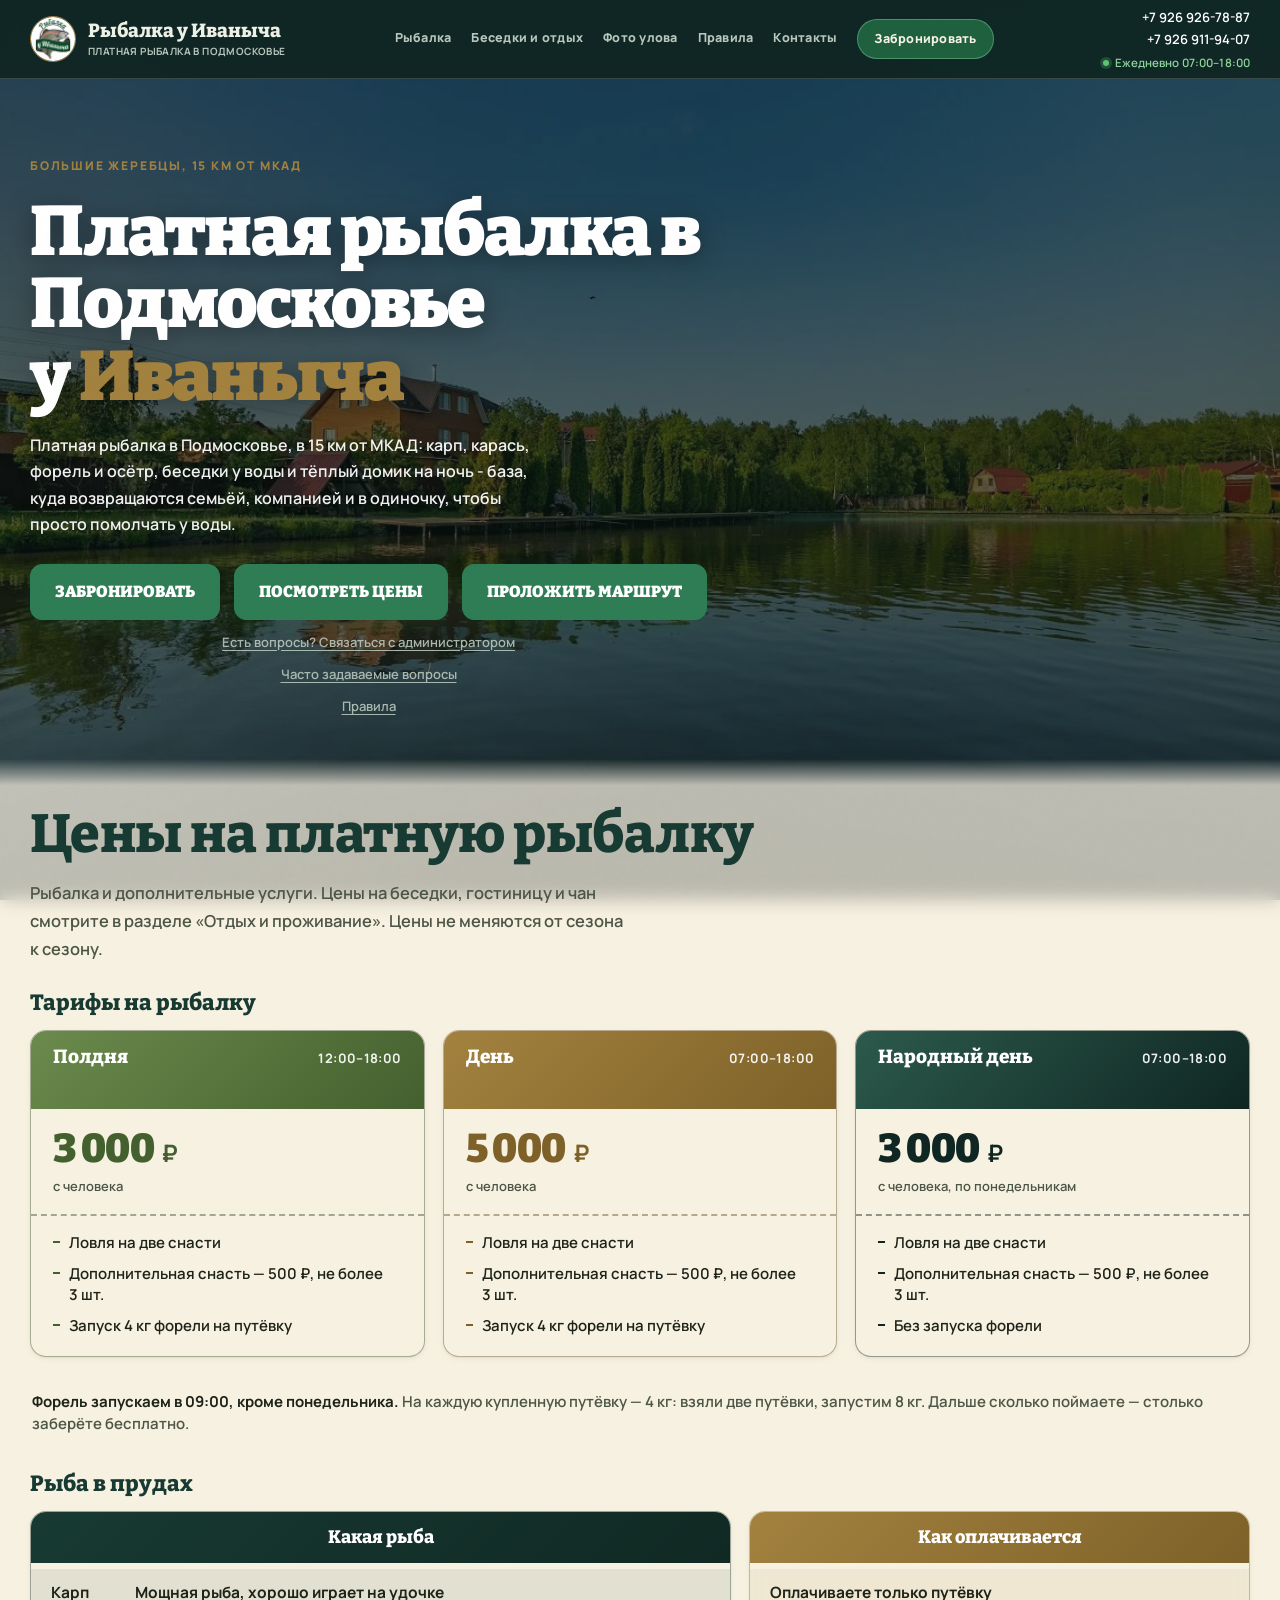
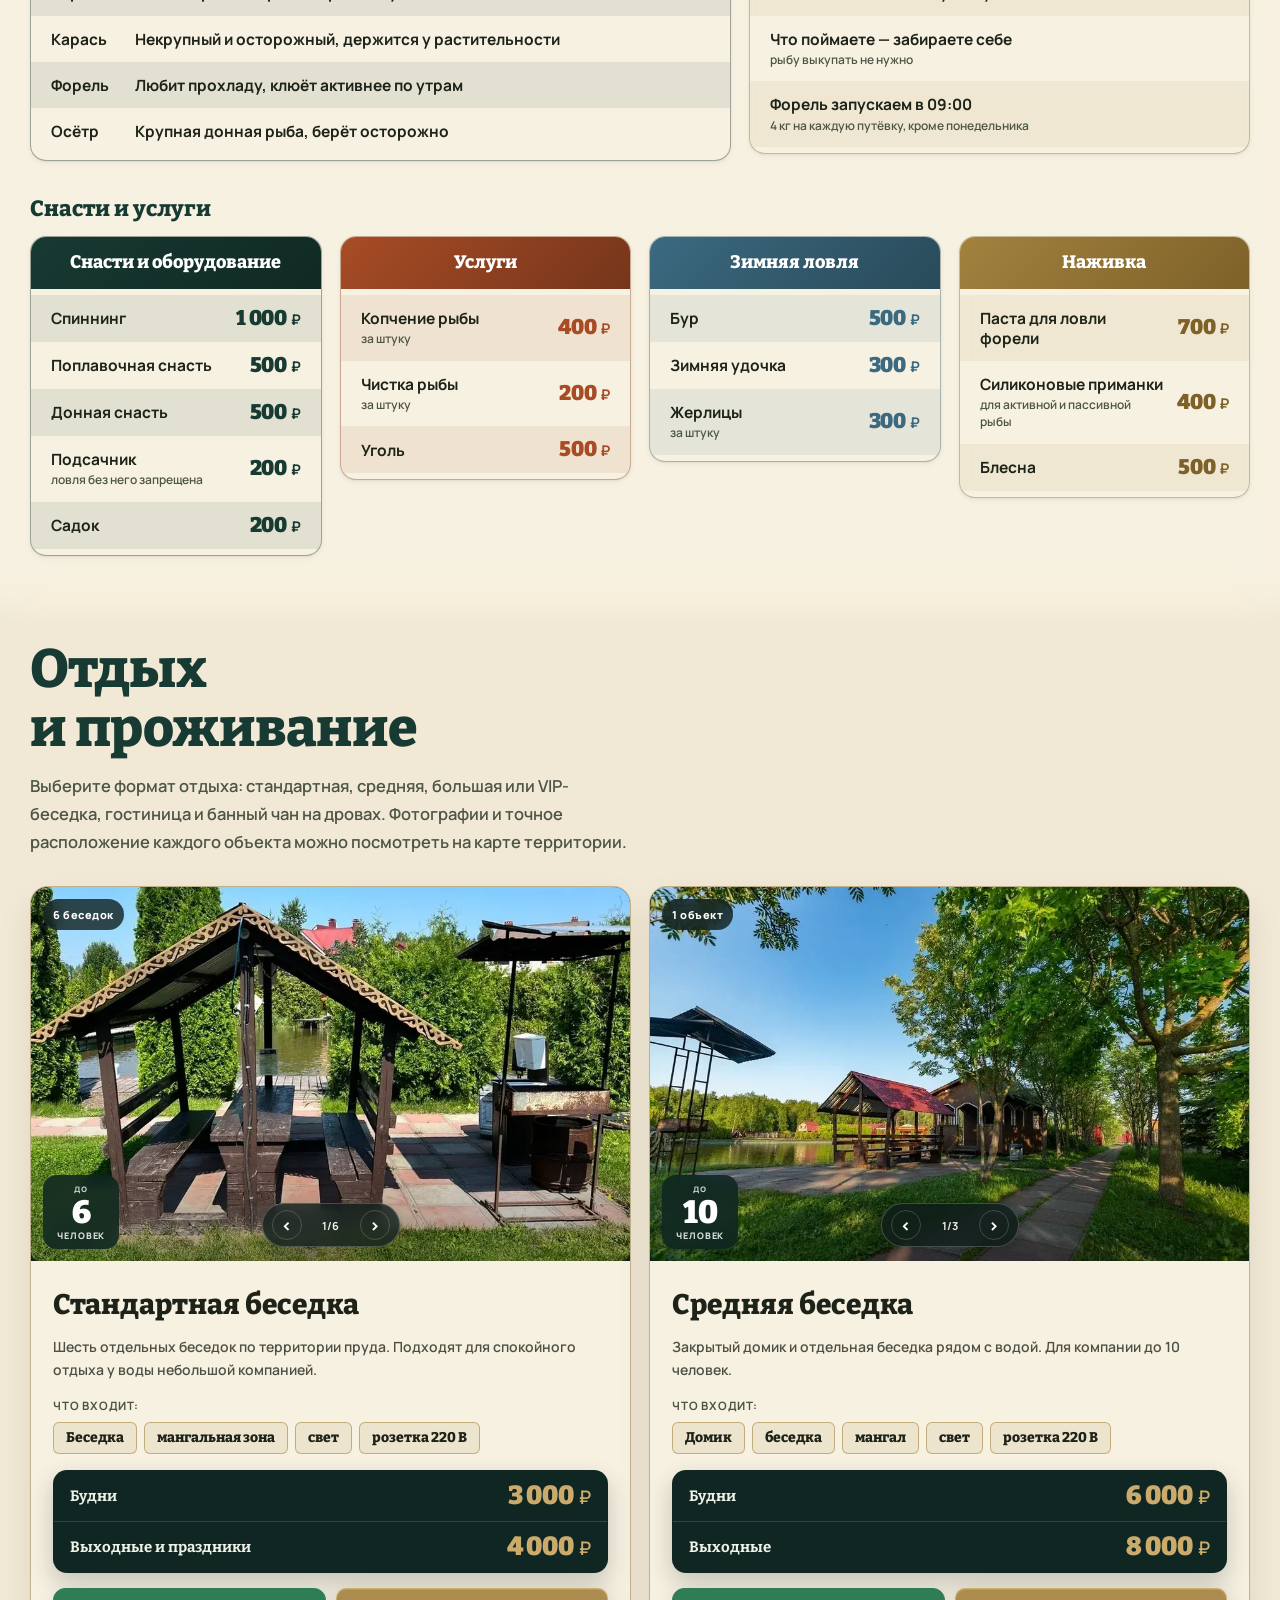
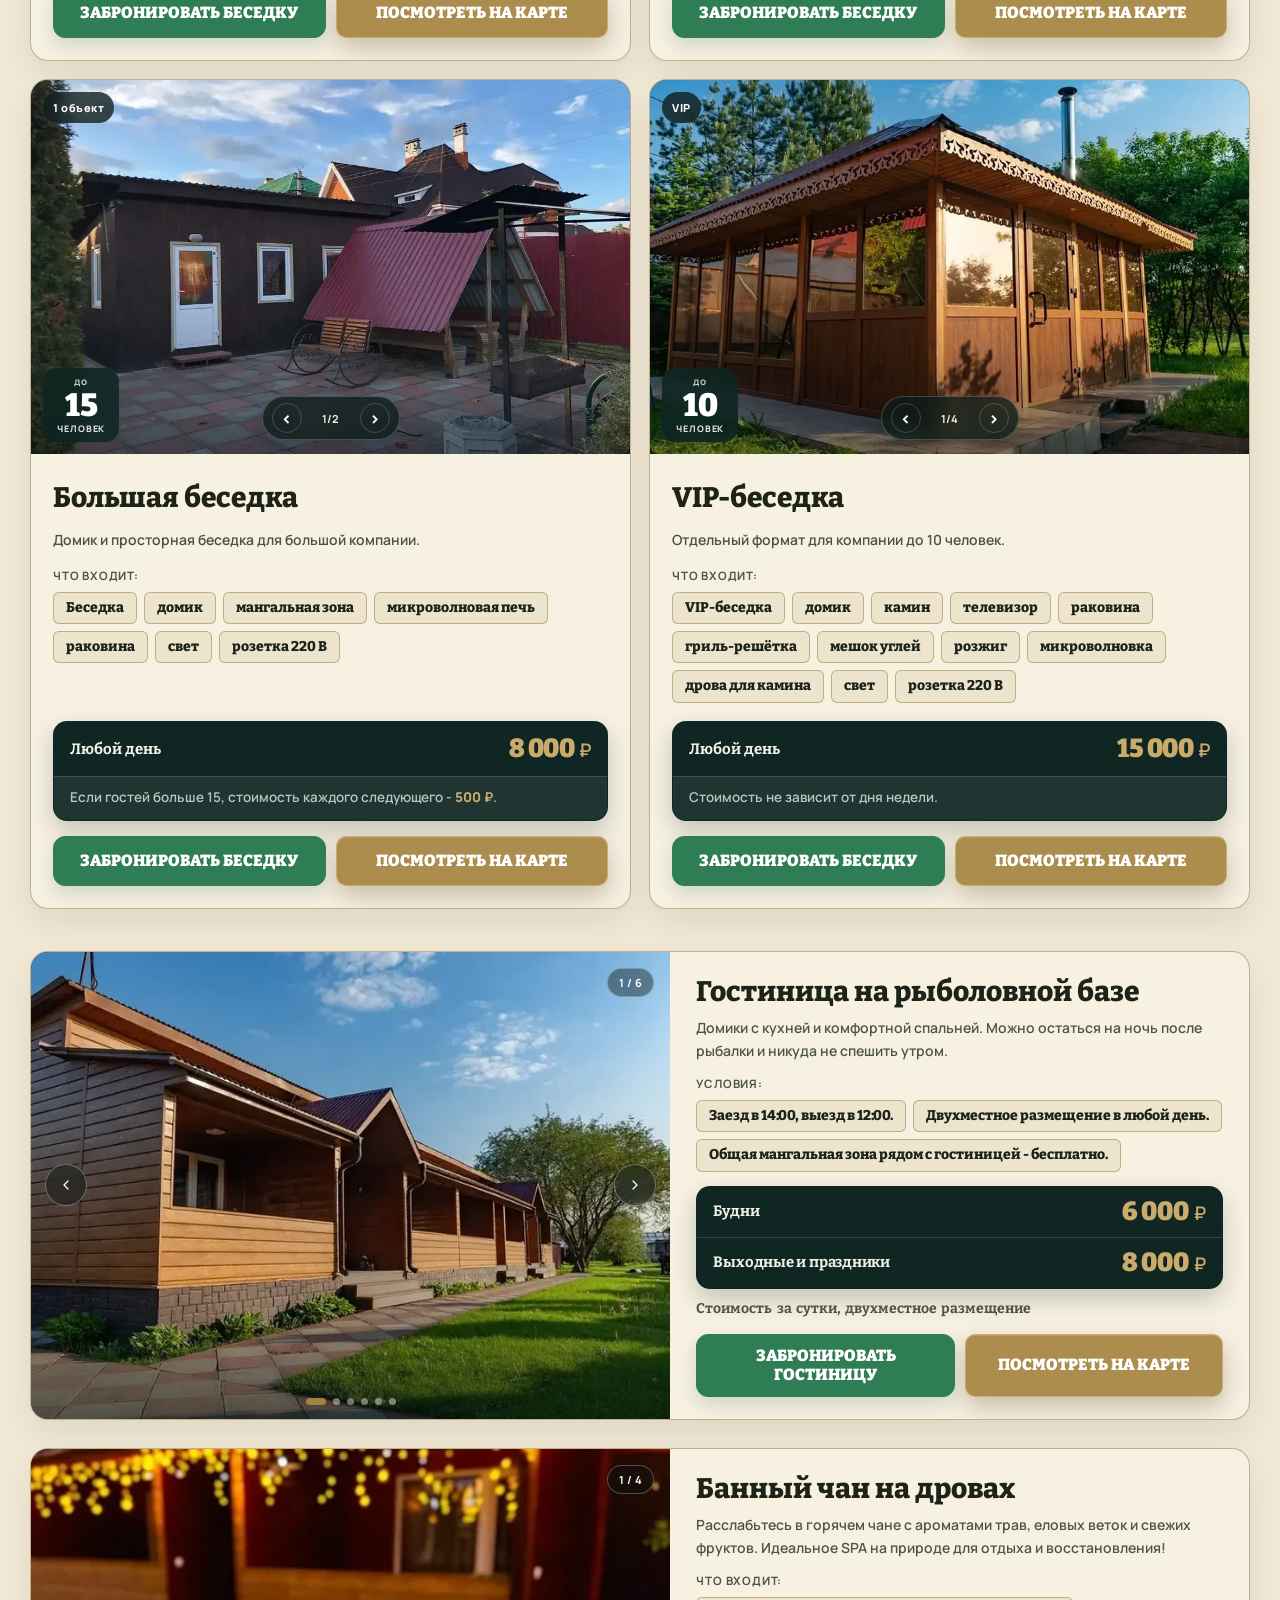
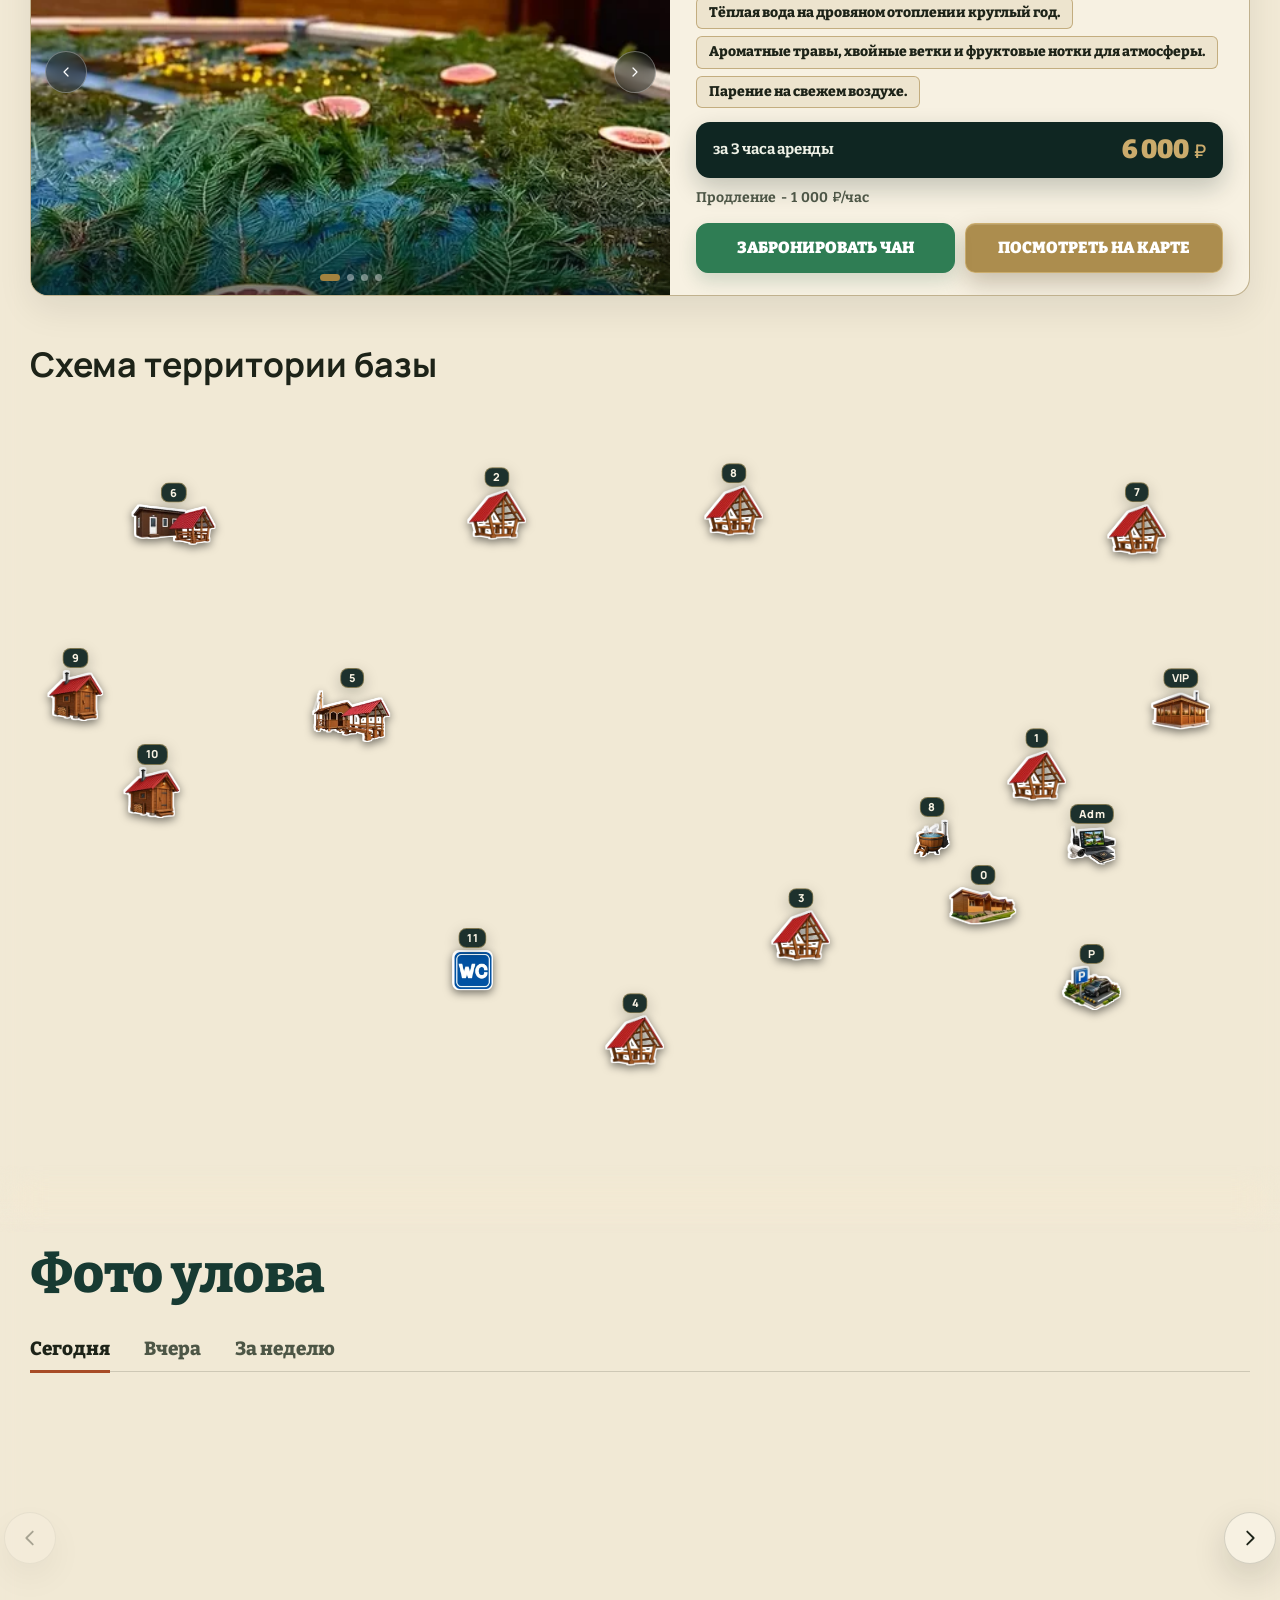
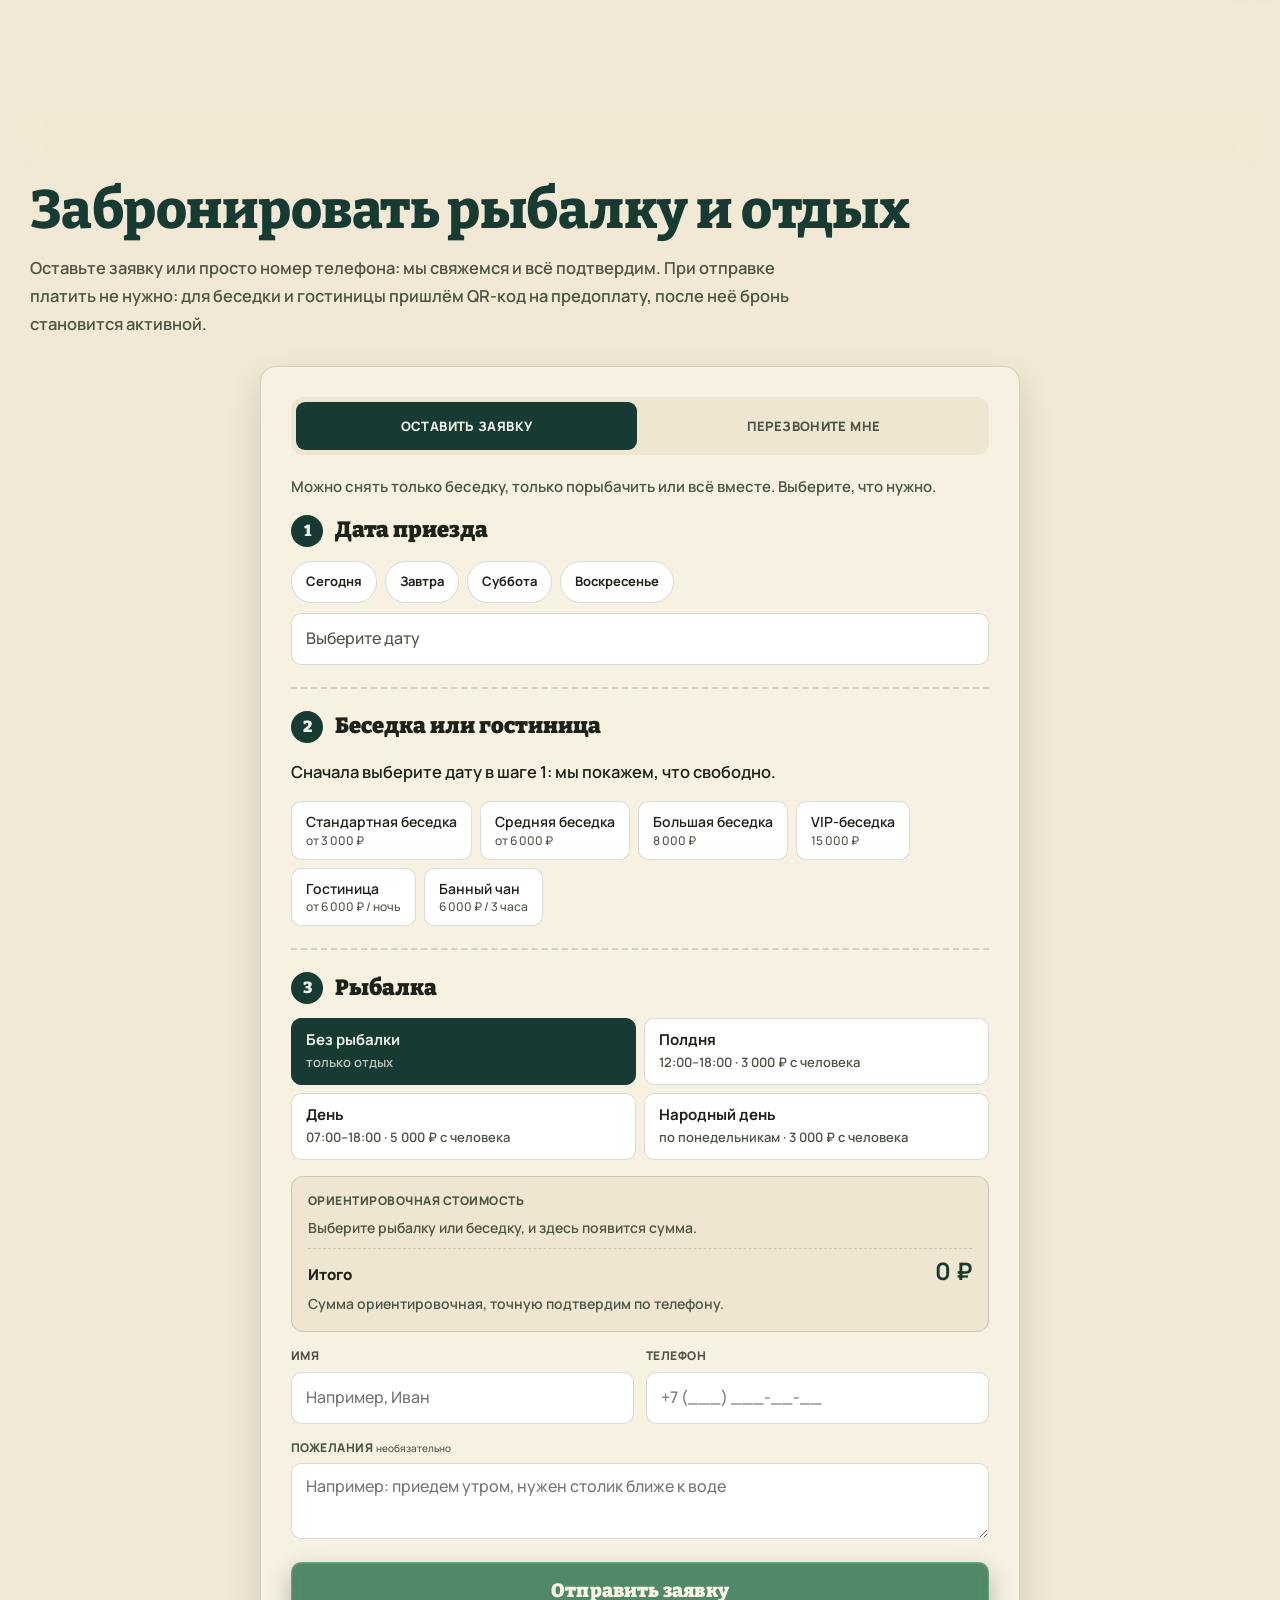
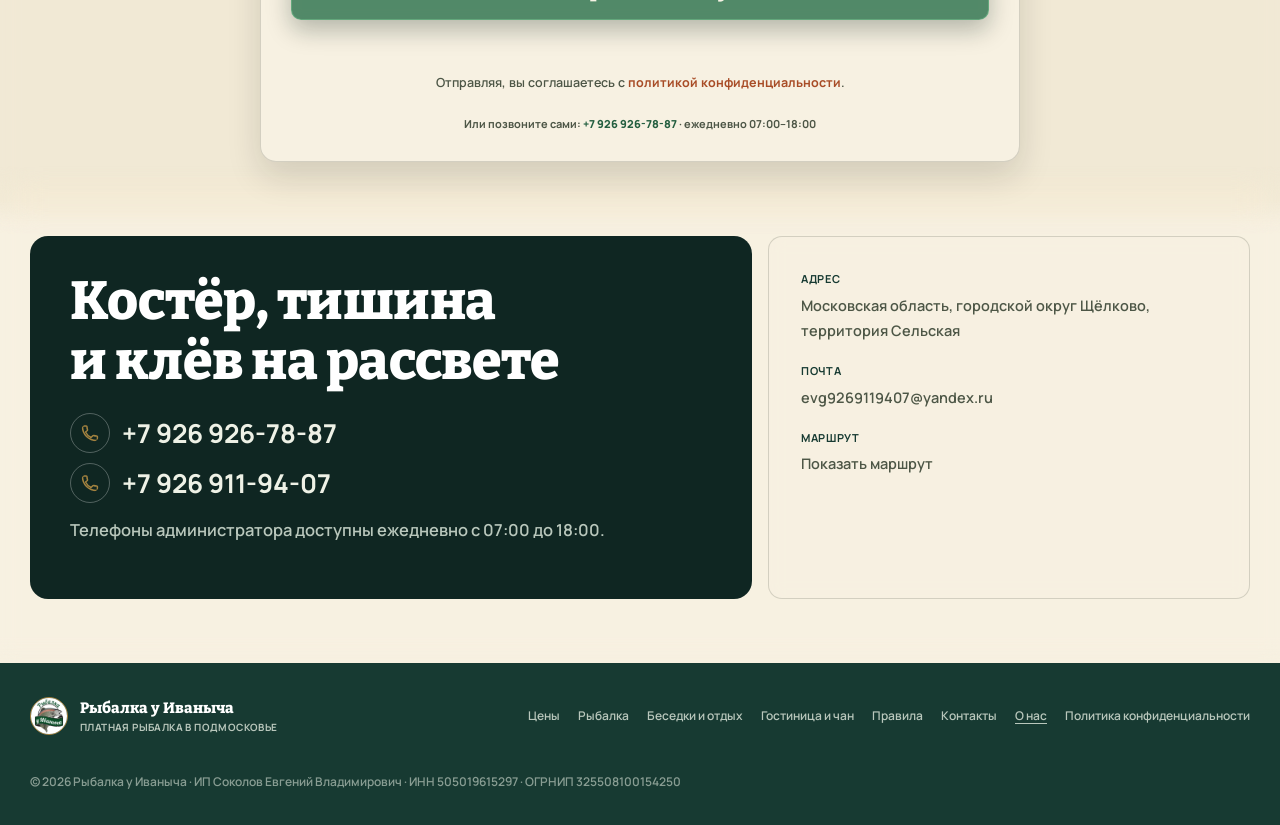
==== index.html @ 7c244eb4 "Add files via upload" ====
<!DOCTYPE html>
<html lang="ru" style="--header-h: 79px; scroll-behavior: smooth;"><head><meta charset="utf-8">

<meta name="viewport" content="width=device-width, initial-scale=1">
<meta name="robots" content="index,follow">
<meta name="author" content="Рыбалка у Иваныча">
<meta name="geo.region" content="RU-MOS">
<meta name="geo.placename" content="территория Сельская, городской округ Щёлково, Московская область">
<meta name="description" content="Платная рыбалка в Подмосковье (Щёлково, 15 км от МКАД): форель, карп, осётр, карась. Путёвка от 3 000 ₽, улов бесплатно. Беседки у воды, гостиница, банный чан.">
<link rel="canonical" href="https://xn-----6kcacabm7cqk5a2a2cxd8bm.xn--p1ai/">
<meta property="og:url" content="https://xn-----6kcacabm7cqk5a2a2cxd8bm.xn--p1ai/">
<meta property="og:site_name" content="Рыбалка у Иваныча">
<meta name="twitter:card" content="summary_large_image">
<meta name="twitter:title" content="Платная рыбалка в Подмосковье, Щёлково, 15 км от МКАД — Рыбалка у Иваныча">
<meta name="twitter:description" content="Платная рыбалка в Подмосковье (Щёлково, 15 км от МКАД): форель, карп, осётр, карась. Путёвка от 3 000 ₽, улов бесплатно. Беседки у воды, гостиница, банный чан.">
<meta name="twitter:image" content="https://xn-----6kcacabm7cqk5a2a2cxd8bm.xn--p1ai/images/backgrounds/pagebackground.webp">
<meta name="twitter:image:alt" content="Рыбалка у Иваныча в Подмосковье">

<title>Платная рыбалка в Подмосковье, Щёлково, 15 км от МКАД — Рыбалка у Иваныча</title>
<link rel="icon" href="favicon/favicon.ico" sizes="any">
<link rel="icon" type="image/png" sizes="32x32" href="favicon/favicon-32x32.png">
<link rel="icon" type="image/png" sizes="16x16" href="favicon/favicon-16x16.png">
<link rel="apple-touch-icon" sizes="180x180" href="favicon/apple-touch-icon.png">
<link rel="manifest" href="favicon/site.webmanifest">
<link rel="preload" href="fonts/Manrope.woff2" as="font" type="font/woff2" crossorigin>
<link rel="preload" href="fonts/Bitter.woff2" as="font" type="font/woff2" crossorigin>
<link rel="preload" href="images/backgrounds/pagebackground-mobile.webp" as="image" type="image/webp" media="(max-width:760px)">
<link rel="preload" href="images/backgrounds/pagebackground.webp" as="image" type="image/webp" media="(min-width:761px)">
<meta property="og:type" content="website">
<meta property="og:title" content="Платная рыбалка в Подмосковье, Щёлково, 15 км от МКАД — Рыбалка у Иваныча">
<meta property="og:description" content="Платная рыбалка в Подмосковье (Щёлково, 15 км от МКАД): форель, карп, осётр, карась. Путёвка от 3 000 ₽, улов бесплатно. Беседки у воды, гостиница, банный чан.">
<meta property="og:image" content="https://xn-----6kcacabm7cqk5a2a2cxd8bm.xn--p1ai/images/backgrounds/pagebackground.webp">
<meta property="og:image:alt" content="Рыбалка у Иваныча в Подмосковье">
<meta property="og:image:width" content="1197">
<meta property="og:image:height" content="800">
<meta property="og:locale" content="ru_RU">
<meta name="theme-color" content="#16302a">
<script type="application/ld+json">
{
  "@context": "https://schema.org",
  "@graph": [
    {
      "@type": [
        "LocalBusiness",
        "SportsActivityLocation"
      ],
      "@id": "https://xn-----6kcacabm7cqk5a2a2cxd8bm.xn--p1ai/#business",
      "name": "Рыбалка у Иваныча",
      "url": "https://xn-----6kcacabm7cqk5a2a2cxd8bm.xn--p1ai/",
      "description": "Платная рыбалка в Подмосковье (Щёлково, 15 км от МКАД): форель, карп, осётр, карась. Путёвка от 3 000 ₽, улов бесплатно. Беседки у воды, гостиница, банный чан.",
      "telephone": [
        "+7-926-926-78-87",
        "+7-926-911-94-07"
      ],
      "email": "evg9269119407@yandex.ru",
      "image": [
        "https://xn-----6kcacabm7cqk5a2a2cxd8bm.xn--p1ai/images/backgrounds/pagebackground.webp"
      ],
      "address": {
        "@type": "PostalAddress",
        "streetAddress": "территория Сельская",
        "addressLocality": "городской округ Щёлково",
        "addressRegion": "Московская область",
        "addressCountry": "RU"
      },
      "hasMap": "https://yandex.ru/maps/-/CXQ3VB7J",
      "openingHoursSpecification": [
        {
          "@type": "OpeningHoursSpecification",
          "dayOfWeek": [
            "Monday",
            "Tuesday",
            "Wednesday",
            "Thursday",
            "Friday",
            "Saturday",
            "Sunday"
          ],
          "opens": "07:00",
          "closes": "18:00"
        }
      ],
      "priceRange": "₽₽",
      "paymentAccepted": "Наличные, банковская карта",
      "currenciesAccepted": "RUB",
      "hasOfferCatalog": {
        "@type": "OfferCatalog",
        "name": "Платная рыбалка и отдых",
        "itemListElement": [
          { "@type": "Offer", "name": "Рыбалка, полдня (12:00-18:00)", "price": "3000", "priceCurrency": "RUB" },
          { "@type": "Offer", "name": "Рыбалка, день (07:00-18:00)", "price": "5000", "priceCurrency": "RUB" },
          { "@type": "Offer", "name": "Народный день по понедельникам", "price": "3000", "priceCurrency": "RUB" }
        ]
      },
      "areaServed": [
        { "@type": "AdministrativeArea", "name": "Москва" },
        {
          "@type": "AdministrativeArea",
          "name": "Московская область"
        }
      ],
      "availableLanguage": "ru",
      "knowsAbout": [
        "платная рыбалка",
        "рыбалка в Подмосковье",
        "карп",
        "карась",
        "форель",
        "осётр",
        "беседки у воды",
        "отдых на природе"
      ]
    },
    {
      "@type": "WebSite",
      "@id": "https://xn-----6kcacabm7cqk5a2a2cxd8bm.xn--p1ai/#website",
      "url": "https://xn-----6kcacabm7cqk5a2a2cxd8bm.xn--p1ai/",
      "name": "Рыбалка у Иваныча",
      "inLanguage": "ru-RU",
      "publisher": {
        "@id": "https://xn-----6kcacabm7cqk5a2a2cxd8bm.xn--p1ai/#business"
      }
    }
  ]
}
</script>


<noscript><style>
.reveal { opacity: 1 !important; transform: none !important; }
</style></noscript>

  <script>
/* Старые якоря с сайта на Tilda (из рекламы и закладок) -> разделы нового сайта */
(function(){
  var m={first:'price',second:'price',third:'hotel',gostin:'hotel',vip:'hotel',wc:'territory-map',park:'territory-map',admin:'territory-map',
    bes1:'hotel',bes2:'hotel',bes3:'hotel',bes4:'hotel',bes5:'hotel',bes6:'hotel',bes7:'hotel',bes8:'hotel'};
  var h=location.hash.slice(1);
  if(h&&m.hasOwnProperty(h)){ try{ history.replaceState(null,'',location.pathname+location.search+'#'+m[h]); }catch(_){} }
})();
</script>
<link rel="stylesheet" href="css/page-a.min.css?v=20261026">
<link rel="stylesheet" href="css/styles.min.css?v=20261036">
  <link rel="stylesheet" href="css/seo-pages.min.css?v=20261026">
  <link rel="stylesheet" href="css/page-b.min.css?v=20261026">
<script>
/* Обновление страницы всегда начинается с начала: без восстановления прокрутки и без старого #якоря */
(function(){
  try{ history.scrollRestoration='manual'; }catch(_){}
  var nav=(performance.getEntriesByType&&performance.getEntriesByType('navigation')[0])||{};
  if(nav.type==='reload'||nav.type==='back_forward'){
    if(location.hash){ try{ history.replaceState(null,'',location.pathname+location.search); }catch(_){} }
    var top=function(){ window.scrollTo({top:0,left:0,behavior:'instant'}); };
    top(); window.addEventListener('DOMContentLoaded',top); window.addEventListener('load',function(){ top(); setTimeout(top,120); });
  }
})();
</script>
  <link rel="stylesheet" href="css/catch.min.css?v=20261026">
<!-- Yandex.Metrika counter -->
<script>
(function(m,e,t,r,i,k,a){m[i]=m[i]||function(){(m[i].a=m[i].a||[]).push(arguments)};
m[i].l=1*new Date();
for(var j=0;j<document.scripts.length;j++){if(document.scripts[j].src===r){return;}}
k=e.createElement(t),a=e.getElementsByTagName(t)[0],k.async=1,k.src=r,a.parentNode.insertBefore(k,a)})
(window,document,"script","https://mc.yandex.ru/metrika/tag.js","ym");
ym(28138044,"init",{clickmap:true,trackLinks:true,accurateTrackBounce:true,webvisor:true});
document.addEventListener('click',function(e){var a=e.target.closest&&e.target.closest('a[href]');if(!a||!window.ym)return;var h=a.getAttribute('href')||'',g=
h.indexOf('tel:')===0?'phone_click':h.indexOf('yandex.ru/maps')>-1?'map_click':'';
if(g)ym(28138044,'reachGoal',g);},true);
</script>
<noscript><div><img src="https://mc.yandex.ru/watch/28138044" style="position:absolute;left:-9999px" alt=""></div></noscript>
<!-- /Yandex.Metrika counter -->
<style>
.bw{max-width:760px;margin:28px auto 0;background:var(--bg);border:1px solid var(--border);border-radius:16px;box-shadow:var(--shadow-card);padding:20px}
.bw-tabs{display:grid;grid-template-columns:1fr 1fr;gap:6px;background:var(--bg-alt);padding:5px;border-radius:12px;margin-bottom:20px}
.bw-tab{appearance:none;border:0;background:transparent;min-height:48px;border-radius:9px;font:800 13px/1.2 var(--font-body);letter-spacing:.03em;text-transform:uppercase;color:var(--fg-soft);cursor:pointer;transition:.2s}
.bw-tab.is-on{background:var(--brand);color:var(--fg-on-cover)}
.bw-form{display:grid;gap:16px;position:relative}
.bw-form.is-call .bw-req{display:none}
.bw-lbl{display:block;margin-bottom:8px;font:800 12px/1.3 var(--font-body);letter-spacing:.04em;text-transform:uppercase;color:var(--fg-soft)}
.bw-lbl small,.bw-opt{text-transform:none;letter-spacing:0;font-weight:500}
.bw-h{display:flex;align-items:center;gap:12px;margin:0 0 14px;font:900 clamp(18px,2.2vw,22px)/1.2 var(--font-display);letter-spacing:0;text-transform:none;color:var(--fg)}
.bw-h i{flex:none;display:grid;place-items:center;width:32px;height:32px;border-radius:50%;background:var(--brand);color:var(--fg-on-cover);font:900 16px/1 var(--font-display);font-style:normal}
.bw-h--sep{margin-top:6px;padding-top:22px;border-top:2px dashed var(--border)}
.bw-opt{display:none}.bw-form.is-call .bw-opt{display:inline}
.bw-chips{display:flex;flex-wrap:wrap;gap:8px;border-radius:12px}
.bw-chip{position:relative}.bw-chip input{position:absolute;opacity:0;pointer-events:none}
.bw-chip span{display:block;padding:11px 14px;border:1.5px solid var(--border);border-radius:10px;background:#fff;font:600 14px/1.25 var(--font-body);cursor:pointer}
.bw-chip b{display:block;margin-top:2px;font-weight:500;font-size:12px;color:var(--fg-soft)}
.bw-chip input:checked+span{background:var(--brand);border-color:var(--brand);color:var(--fg-on-cover)}
.bw-chip input:checked+span b{color:var(--fg-on-cover-soft)}
.bw-chip input:focus-visible+span{outline:2px solid var(--brass);outline-offset:2px}
.bw-row{display:grid;grid-template-columns:1fr;gap:12px}
.bw-in{width:100%;min-height:52px;padding:12px 14px;border:1.5px solid var(--border);border-radius:10px;background:#fff;color:var(--fg);font:500 16px/1.3 var(--font-body);box-sizing:border-box}
textarea.bw-in{min-height:76px;resize:vertical}
.bw-in:focus{outline:2px solid var(--brass);outline-offset:1px}
.bw-form .bf-invalid{border-color:var(--accent)}
.bw-chips.bf-invalid{outline:2px solid var(--accent);outline-offset:4px}
.bw-info{margin:10px 0 0;font-size:14px;color:var(--fg-soft)}
.bw .bf-submit{width:100%;justify-content:center}
.bw .bf-honey{position:absolute;left:-9999px;opacity:0}
@media(min-width:640px){.bw{padding:30px}.bw-row{grid-template-columns:1fr 1fr}}
.bw [hidden]{display:none!important}
.bw-quick{display:flex;flex-wrap:wrap;gap:8px;margin-bottom:10px}
.bw-q{appearance:none;min-height:42px;padding:0 14px;border:1.5px solid var(--border);border-radius:999px;background:#fff;color:var(--fg);font:700 13px/1 var(--font-body);cursor:pointer}
.bw-q:hover{border-color:var(--brand)}
.bw-datebtn{text-align:left;cursor:pointer;color:var(--fg-soft)}.bw-datebtn.has-val{color:var(--fg);font-weight:700}
.bw-cal{margin-top:10px;padding:14px;border:1.5px solid var(--border);border-radius:12px;background:#fff}
.bw-cal__head{display:flex;align-items:center;justify-content:space-between;margin-bottom:10px;font:800 16px/1 var(--font-body)}
.bw-cal__head button{appearance:none;width:44px;height:44px;border:0;border-radius:10px;background:var(--bg-alt);font-size:22px;cursor:pointer;color:var(--fg)}
.bw-cal__head button:disabled{opacity:.3;cursor:default}
.bw-cal__grid{display:grid;grid-template-columns:repeat(7,1fr);gap:4px;text-align:center}
.bw-cal__grid span{font:700 11px/28px var(--font-body);color:var(--fg-soft);text-transform:uppercase}
.bw-d{appearance:none;aspect-ratio:1;min-height:40px;border:0;border-radius:10px;background:transparent;color:var(--fg);font:600 15px/1 var(--font-body);cursor:pointer}
.bw-d:hover:not(:disabled){background:var(--bg-alt)}
.bw-d.is-we{color:var(--accent);font-weight:800}
.bw-d.is-today{box-shadow:inset 0 0 0 1.5px var(--brass)}
.bw-d.is-sel{background:var(--brand)!important;color:var(--fg-on-cover)!important}
.bw-d:disabled{opacity:.28;cursor:default}.bw-d.is-busy{text-decoration:line-through}
.bw-legend{margin:10px 0 0;font-size:13px;color:var(--fg-soft)}.bw-legend b{color:var(--accent)}
.bw-step{display:flex;align-items:stretch;max-width:220px;border:1.5px solid var(--border);border-radius:10px;background:#fff;overflow:hidden}
.bw-step button{appearance:none;width:56px;border:0;background:var(--bg-alt);font:600 24px/1 var(--font-body);color:var(--fg);cursor:pointer}
.bw-step button:disabled{opacity:.3;cursor:default}
.bw-num{flex:1;min-width:0;width:100%;min-height:52px;border:0;text-align:center;font:800 18px/1 var(--font-body);color:var(--fg);background:transparent;-moz-appearance:textfield}
.bw-num::-webkit-outer-spin-button,.bw-num::-webkit-inner-spin-button{-webkit-appearance:none;margin:0}
.bw-warn{margin:0;padding:12px 14px;border-radius:10px;background:color-mix(in srgb,var(--accent) 12%,#fff);border:1.5px solid var(--accent);color:var(--accent-dark);font:600 14px/1.4 var(--font-body)}
.bw-sub{margin:0;font-size:15px;color:var(--fg-soft)}
.bw-fish{display:grid;grid-template-columns:1fr;gap:8px}
.bw-card{position:relative;display:block}.bw-card input{position:absolute;opacity:0;pointer-events:none}
.bw-card span{display:block;padding:12px 14px;border:1.5px solid var(--border);border-radius:10px;background:#fff;cursor:pointer}
.bw-card b{display:block;font:700 15px/1.25 var(--font-body)}
.bw-card small{display:block;margin-top:2px;font-size:13px;color:var(--fg-soft)}
.bw-card input:checked+span{background:var(--brand);border-color:var(--brand);color:var(--fg-on-cover)}
.bw-card input:checked+span small{color:var(--fg-on-cover-soft)}
.bw-card input:focus-visible+span{outline:2px solid var(--brass);outline-offset:2px}
.bw-sum{padding:16px;border-radius:12px;background:var(--bg-alt);border:1.5px solid var(--border)}
.bw-sum__t{display:block;margin-bottom:8px;font:800 12px/1.3 var(--font-body);letter-spacing:.04em;text-transform:uppercase;color:var(--fg-soft)}
.bw-sum ul{list-style:none;margin:0;padding:0;display:grid;gap:6px;font-size:14px}
.bw-sum li{display:flex;justify-content:space-between;gap:12px}.bw-sum li b{white-space:nowrap}
.bw-sum .bw-empty{color:var(--fg-soft)}
.bw-sum__tot{display:flex;justify-content:space-between;align-items:baseline;margin-top:10px;padding-top:10px;border-top:1.5px dashed var(--border);font:800 15px/1 var(--font-body)}
.bw-sum__tot strong{font-size:24px;color:var(--brand)}
.bw-sum__pre{margin:8px 0 0;font:700 13px/1.4 var(--font-body);color:var(--accent-dark)}
@media(min-width:640px){.bw-fish{grid-template-columns:1fr 1fr}}

/* FAQ: вопрос и ответ визуально разделены */
#faqModal .about-modal__text p{margin:0;padding:18px 0;border-top:1px solid var(--border)}
#faqModal .about-modal__text h3 + p{border-top:0;padding-top:10px}
#faqModal .about-modal__text h3{margin:34px 0 4px}
#faqModal .about-modal__text h3:first-child{margin-top:0}
#faqModal .about-modal__text p strong{display:block;margin-bottom:9px;font:700 17px/1.35 var(--font-display);color:var(--fg)}
#faqModal .faq-a{display:block;padding-left:14px;border-left:3px solid var(--brass);color:var(--fg-soft);font-size:15.5px;line-height:1.65}
</style>
</head>
<body id="top" style="">
<div class="page-bg" aria-hidden="true"></div>
<svg class="sprite" aria-hidden="true">
  <symbol id="i-hook" viewBox="0 0 24 24"><path d="M12 2v11a5 5 0 005 5 5 5 0 005-5" stroke-linecap="round"></path><circle cx="12" cy="2" r="1.6" fill="currentColor" stroke="none"></circle></symbol>
  <symbol id="i-fish" viewBox="0 0 48 24"><path d="M2 12C10 3 26 3 34 12c4 4 8 4 12-1-2 7-6 10-12 10-8 0-16-4-24-9Z" stroke-linejoin="round"></path><circle cx="8" cy="11.5" r="1.4" fill="currentColor" stroke="none"></circle><path d="M20 6l3-3M20 18l3 3" stroke-linecap="round"></path></symbol>
  <symbol id="i-fish-carp" viewBox="0 0 48 24"><path d="M3 12c1-6 9-9 17-9 7 0 12 3 14 7-2 2-2 2 0 4-2 4-7 7-14 7-8 0-16-3-17-9Z" stroke-linejoin="round"></path><path d="M32 12 44 4 40 12 44 20Z" stroke-linejoin="round"></path><circle cx="11" cy="10.5" r="1.3" fill="currentColor" stroke="none"></circle><path d="M2 12c-2 1-2.5 2.5-2 4" stroke-linecap="round"></path><path d="M16 4.5l1.3-2.2M16 19.5l1.3 2.2" stroke-linecap="round"></path></symbol>
  <symbol id="i-fish-pike" viewBox="0 0 48 24"><path d="M1 12c3-2.5 7-3.4 10-3.4h9c8 0 14 1.4 19 3.4-5 2-11 3.4-19 3.4h-9c-3 0-7-.9-10-3.4Z" stroke-linejoin="round"></path><path d="M30 12 44 4 38.5 12 44 20Z" stroke-linejoin="round"></path><path d="M25 8.6l3-3.6 1.3 4Z" stroke-linejoin="round"></path><circle cx="15" cy="11" r="1.1" fill="currentColor" stroke="none"></circle><path d="M1 12l2.6-1M1 12l2.6 1" stroke-linecap="round"></path></symbol>
  <symbol id="i-fish-sturgeon" viewBox="0 0 48 24"><path d="M2 13c2.5-4 7-6.4 12-6.4h6c8 0 13.5 1.6 18 3.4-3 1-3 1 0 2-4.5 2-10 3.4-18 3.4h-6c-5.5 0-9.5-1.8-12-3.4Z" stroke-linejoin="round"></path><path d="M31 11.5 43 1.5 36.5 12Z" stroke-linejoin="round"></path><path d="M31 12.5 37 17 34.5 12.5Z" stroke-linejoin="round"></path><circle cx="16" cy="9.6" r="1.05" fill="currentColor" stroke="none"></circle><path d="M2.3 13.8c.6 1.3 1.3 2 2 2.4" stroke-linecap="round"></path><path d="M4.6 13.2c.5 1.4 1.1 2.2 1.8 2.7" stroke-linecap="round"></path><path d="M12 6.7l1.3-1.7M18 6.3l1.1-1.9M24 6.3l1-1.9" stroke-linecap="round"></path></symbol>
  <symbol id="i-wave" viewBox="0 0 24 24"><path d="M2 9c2-2 4-2 6 0s4 2 6 0 4-2 6 0M2 15c2-2 4-2 6 0s4 2 6 0 4-2 6 0" stroke-linecap="round"></path></symbol>
  <symbol id="i-ripple" viewBox="0 0 1440 40" preserveAspectRatio="none"><path d="M0,20 C60,2 120,38 180,20 C240,2 300,38 360,20 C420,2 480,38 540,20 C600,2 660,38 720,20 C780,2 840,38 900,20 C960,2 1020,38 1080,20 C1140,2 1200,38 1260,20 C1320,2 1380,38 1440,20" fill="none" stroke="currentColor" stroke-width="2"></path></symbol>
  <symbol id="i-arrow" viewBox="0 0 24 24"><path d="M4 12h16M13 5l7 7-7 7" stroke-linecap="round" stroke-linejoin="round"></path></symbol>
  <symbol id="i-arrow-down" viewBox="0 0 24 24"><path d="M12 4v16M5 13l7 7 7-7" stroke-linecap="round" stroke-linejoin="round"></path></symbol>
  <symbol id="i-info" viewBox="0 0 24 24"><circle cx="12" cy="12" r="9" fill="none"></circle><path d="M12 10v6M12 7.5h.01" stroke-linecap="round"></path></symbol>
  <symbol id="i-phone" viewBox="0 0 24 24"><path d="M6.6 10.8c1.4 2.8 3.8 5.2 6.6 6.6l2.2-2.2c.3-.3.7-.4 1-.2 1.1.4 2.3.6 3.5.6.6 0 1 .4 1 1V20c0 .6-.4 1-1 1C10.4 21 3 13.6 3 4.5c0-.6.4-1 1-1h3.4c.6 0 1 .4 1 1 0 1.2.2 2.4.6 3.5.1.4 0 .8-.2 1L6.6 10.8Z" stroke-linejoin="round"></path></symbol>
  <symbol id="i-home" viewBox="0 0 24 24"><path d="M3 12l9-9 9 9v7a2 2 0 01-2 2h-4v-5h-6v5H5a2 2 0 01-2-2v-7z" stroke-linejoin="round"></path></symbol>
  <symbol id="i-camera" viewBox="0 0 32 32"><rect x="3.5" y="8.5" width="25" height="19" rx="4" stroke-linejoin="round"></rect><path d="M10 8.5l2-4h8l2 4" stroke-linecap="round" stroke-linejoin="round"></path><circle cx="16" cy="18" r="6" stroke-linejoin="round"></circle><circle cx="16" cy="18" r="2" fill="currentColor" stroke="none"></circle><circle cx="24" cy="13.5" r="1.3" fill="currentColor" stroke="none"></circle></symbol>
  <symbol id="i-list" viewBox="0 0 24 24"><path d="M3 4h4M3 10h4M3 16h4M10 4h11M10 10h11M10 16h11" stroke-linecap="round"></path></symbol>
  <symbol id="r-bait" viewBox="0 0 32 32"><rect x="8" y="11" width="16" height="15" rx="3"/><path d="M12 11V6h8v5"/><path d="M12 17h.01M20 17h.01M16 21h.01M12 22h.01M20 22h.01" stroke-width="3.2"/></symbol>
  <symbol id="r-hook" viewBox="0 0 32 32"><path d="M20 4v16a7 7 0 0 1-14 0v-3"/><path d="M6 17l-3 3.5"/><circle cx="20" cy="4.5" r="1.2"/></symbol>
  <symbol id="r-place" viewBox="0 0 32 32"><path d="M3 14 16 5l13 9"/><path d="M7 14v12M25 14v12M3 26h26M11 14h10"/></symbol>
  <symbol id="r-net" viewBox="0 0 32 32"><circle cx="13" cy="12" r="8.5"/><path d="M4.5 12h17M13 3.5v17M7 6l12 12M19 6 7 18" stroke-width="1.3"/><path d="M19.5 18.5 28 27"/></symbol>
  <symbol id="r-fam" viewBox="0 0 32 32"><circle cx="10" cy="7" r="3.2"/><path d="M4 28V19a6 6 0 0 1 12 0v9"/><circle cx="23.5" cy="15" r="2.6"/><path d="M19 28v-5a4.5 4.5 0 0 1 9 0v5"/></symbol>
  <symbol id="map-gazebo" viewBox="0 0 32 32"><path d="M3 12 16 4l13 8"/><path d="M5 12h22"/><path d="M7 12v13M11 12v13M21 12v13M25 12v13"/><path d="M4 25h24"/><path d="M9 8h14"/><path d="M8 17h16M8 20h16"/></symbol>
  <symbol id="map-gazebo-big" viewBox="0 0 32 32"><path d="M2.5 12 16 3.5 29.5 12"/><path d="M4 12h24"/><path d="M6 12v14M10 12v14M22 12v14M26 12v14"/><path d="M3.5 26h25"/><path d="M8 8h16"/><path d="M7 17h18M7 21h18"/><path d="M12 26v-5M20 26v-5"/></symbol>
  <symbol id="map-vip" viewBox="0 0 32 32"><path d="M2.5 12 16 3.5 29.5 12"/><path d="M4 12h24"/><path d="M6 12v14M10 12v14M22 12v14M26 12v14"/><path d="M3.5 26h25"/><path d="M8 8h16"/><path d="m16 7 1.5 3.1 3.4.5-2.45 2.4.58 3.4-3.03-1.6-3.03 1.6.58-3.4-2.45-2.4 3.4-.5Z"/></symbol>
  <symbol id="map-hotel" viewBox="0 0 32 32"><path d="M4 14 16 4l12 10"/><path d="M7 12v14h18V12"/><path d="M12 26v-6h8v6"/><path d="M10 15h3M19 15h3"/><path d="M16 4v4"/></symbol>
  <symbol id="map-chan" viewBox="0 0 32 32"><path d="M4 16h24v4.5A7.5 7.5 0 0 1 20.5 28h-9A7.5 7.5 0 0 1 4 20.5Z"/><path d="M6 16c2-4 5.2-6 10-6s8 2 10 6"/><path d="M9 20h14M11 23h10"/><path d="M12 7c-1.5-2.5 2-3 0-5M18 7c-1.5-2.5 2-3 0-5M23 8c-1.5-2.5 2-3 0-5"/></symbol>
  <symbol id="map-toilet" viewBox="0 0 32 32"><circle cx="11" cy="7" r="2.4"/><path d="M11 10v7M8 13h6M9 17l-2 7M13 17l2 7"/><circle cx="21" cy="7" r="2.4"/><path d="M21 10v7M18 13h6M18 17h6l-1.5 7h-3Z"/></symbol>
  <symbol id="map-admin" viewBox="0 0 32 32"><path d="M4 13 16 5l12 8"/><path d="M6 13v13h20V13"/><path d="M10 16h3M19 16h3M10 20h3M19 20h3"/><path d="M13 26v-7h6v7"/><path d="M16 8v4"/></symbol>
</svg>

<a class="skip" href="#main-content">К содержанию</a>

<div class="top"><header class="shell">
  <a class="brand" href="#top" aria-label="Рыбалка у Иваныча — на главную">
    <span class="stamp-mark"><img src="./images/embedded/embedded-0.webp" width="180" height="180" alt="Рыбалка у Иваныча" decoding="async"></span>
    <span class="brand-name">Рыбалка у Иваныча<small>Платная рыбалка в Подмосковье</small></span>
  </a>
  <nav id="nav-menu" aria-label="Основная навигация">
    <a href="#price">Рыбалка</a><a href="#hotel">Беседки и отдых</a><a href="#catch">Фото улова</a><a href="rules/" id="navRules">Правила</a><a href="#contacts">Контакты</a><a href="#booking" class="nav-book">Забронировать</a>
  </nav>
  <div class="contacts"><a href="tel:+79269267887">+7 926 926-78-87</a><br><a href="tel:+79269119407">+7 926 911-94-07</a><br><span class="online">Ежедневно 07:00–18:00</span></div>
  <button class="nav-toggle" id="nav-toggle" aria-label="Открыть меню" aria-expanded="false" aria-controls="nav-menu"><span></span><span></span><span></span></button>
</header></div>

<section class="hero">
  <div class="shell">
    <div class="hero-eyebrow">Большие Жеребцы, 15 км от МКАД</div>
    <h1>Платная рыбалка в Подмосковье <br>у <em>Иваныча</em></h1>
    <p>Платная рыбалка в Подмосковье, в 15 км от МКАД: карп, карась, форель и осётр, беседки у воды и тёплый домик на ночь - база, куда возвращаются семьёй, компанией и в одиночку, чтобы просто помолчать у воды.</p>
    <div class="hero-cta-stack">
      <div class="hero-actions">
        <a class="btn btn--green" href="#booking">Забронировать</a>
        <a class="btn btn--green" href="#price">Посмотреть цены</a>
        <a class="btn btn--green btn--route" href="https://yandex.ru/maps/-/CXQ3VB7J" target="_blank" rel="noopener noreferrer">Проложить маршрут</a>
      </div>
      <button class="hero-contact-link" type="button" id="contactOpen">Есть вопросы? Связаться с администратором</button>
      <button class="hero-contact-link" type="button" id="faqOpenHero">Часто задаваемые вопросы</button>
      <button class="hero-contact-link" type="button" id="rulesOpenHero">Правила</button>
    </div>
  </div>
</section>
<div class="seam seam--cover" aria-hidden="true"></div>




<main id="main-content">

  <section class="section" id="price"><div class="shell">
  <h2 class="">Цены на платную рыбалку</h2>
  <p class="section-lead">Рыбалка и дополнительные услуги. Цены на беседки, гостиницу и чан смотрите в разделе «Отдых и проживание». Цены не меняются от сезона к сезону.</p>
  <div class="pv1">
    <h3 class="pv-h">Тарифы на рыбалку</h3>
    <div class="pv-fish tf-row">
      <article class="tf tf--half"><header class="tf-head"><h4>Полдня</h4><span class="tf-time">12:00–18:00</span></header><div class="tf-price"><b>3&nbsp;000&nbsp;<span class="rub-symbol">₽</span></b><small>с человека</small></div><ul class="tf-terms"><li>Ловля на две снасти</li><li>Дополнительная снасть&nbsp;— 500&nbsp;<span class="rub-symbol">₽</span>, не более 3&nbsp;шт.</li><li>Запуск 4&nbsp;кг форели на путёвку</li></ul></article>
      <article class="tf tf--day"><header class="tf-head"><h4>День</h4><span class="tf-time">07:00–18:00</span></header><div class="tf-price"><b>5&nbsp;000&nbsp;<span class="rub-symbol">₽</span></b><small>с человека</small></div><ul class="tf-terms"><li>Ловля на две снасти</li><li>Дополнительная снасть&nbsp;— 500&nbsp;<span class="rub-symbol">₽</span>, не более 3&nbsp;шт.</li><li>Запуск 4&nbsp;кг форели на путёвку</li></ul></article>
      <article class="tf tf--people"><header class="tf-head"><h4>Народный день</h4><span class="tf-time">07:00–18:00</span></header><div class="tf-price"><b>3&nbsp;000&nbsp;<span class="rub-symbol">₽</span></b><small>с человека, по понедельникам</small></div><ul class="tf-terms"><li>Ловля на две снасти</li><li>Дополнительная снасть&nbsp;— 500&nbsp;<span class="rub-symbol">₽</span>, не более 3&nbsp;шт.</li><li>Без запуска форели</li></ul></article>
    </div>
    <p class="tf-note"><b>Форель запускаем в 09:00, кроме понедельника.</b> На каждую купленную путёвку — 4&nbsp;кг: взяли две путёвки, запустим 8&nbsp;кг. Дальше сколько поймаете — столько заберёте бесплатно.</p>
    <h3 class="pv-h">Рыба в прудах</h3>
    <div class="extras extras--fishpay">
      <section class="xg xg--gear xg--fishlist"><h4><span>Какая рыба</span></h4>
      <ul class="xl">
        <li class="xr"><span class="xn">Карп</span><span class="xn xd">Мощная рыба, хорошо играет на удочке</span></li>
        <li class="xr"><span class="xn">Карась</span><span class="xn xd">Некрупный и осторожный, держится у растительности</span></li>
        <li class="xr"><span class="xn">Форель</span><span class="xn xd">Любит прохладу, клюёт активнее по утрам</span></li>
        <li class="xr"><span class="xn">Осётр</span><span class="xn xd">Крупная донная рыба, берёт осторожно</span></li>
      </ul></section>
      <section class="xg xg--bait"><h4><span>Как оплачивается</span></h4>
      <ul class="xl">
        <li class="xr"><span class="xn">Оплачиваете только путёвку</span></li>
        <li class="xr"><span class="xn">Что поймаете&nbsp;— забираете себе<small>рыбу выкупать не нужно</small></span></li>
        <li class="xr"><span class="xn">Форель запускаем в 09:00<small>4&nbsp;кг на каждую путёвку, кроме понедельника</small></span></li>
      </ul></section>
    </div>
    <h3 class="pv-h">Снасти и услуги</h3>
    <div class="extras">
      <section class="xg xg--gear"><h4><span>Снасти и оборудование</span></h4>
      <ul class="xl">
        <li class="xr"><b class="xp">1&nbsp;000&nbsp;<span class="rub-symbol">₽</span></b><span class="xn">Спиннинг</span></li>
        <li class="xr"><b class="xp">500&nbsp;<span class="rub-symbol">₽</span></b><span class="xn">Поплавочная снасть</span></li>
        <li class="xr"><b class="xp">500&nbsp;<span class="rub-symbol">₽</span></b><span class="xn">Донная снасть</span></li>
        <li class="xr"><b class="xp">200&nbsp;<span class="rub-symbol">₽</span></b><span class="xn">Подсачник<small>ловля без него запрещена</small></span></li>
        <li class="xr"><b class="xp">200&nbsp;<span class="rub-symbol">₽</span></b><span class="xn">Садок</span></li>
      </ul></section>
      <section class="xg xg--catch"><h4><span>Услуги</span></h4>
      <ul class="xl">
        <li class="xr"><b class="xp">400&nbsp;<span class="rub-symbol">₽</span></b><span class="xn">Копчение рыбы<small>за штуку</small></span></li>
        <li class="xr"><b class="xp">200&nbsp;<span class="rub-symbol">₽</span></b><span class="xn">Чистка рыбы<small>за штуку</small></span></li>
              <li class="xr"><b class="xp">500&nbsp;<span class="rub-symbol">₽</span></b><span class="xn">Уголь</span></li>
      </ul></section>
      <section class="xg xg--winter"><h4><span>Зимняя ловля</span></h4>
      <ul class="xl">
        <li class="xr"><b class="xp">500&nbsp;<span class="rub-symbol">₽</span></b><span class="xn">Бур</span></li>
        <li class="xr"><b class="xp">300&nbsp;<span class="rub-symbol">₽</span></b><span class="xn">Зимняя удочка</span></li>
        <li class="xr"><b class="xp">300&nbsp;<span class="rub-symbol">₽</span></b><span class="xn">Жерлицы<small>за штуку</small></span></li>
      </ul></section>
      <section class="xg xg--bait"><h4><span>Наживка</span></h4>
      <ul class="xl">
        <li class="xr"><b class="xp">700&nbsp;<span class="rub-symbol">₽</span></b><span class="xn">Паста для ловли форели</span></li>
        <li class="xr"><b class="xp">400&nbsp;<span class="rub-symbol">₽</span></b><span class="xn">Силиконовые приманки<small>для активной и пассивной рыбы</small></span></li>
        <li class="xr"><b class="xp">500&nbsp;<span class="rub-symbol">₽</span></b><span class="xn">Блесна</span></li>
      </ul></section>
    </div>
  </div>
</div></section>
  <div class="seam seam--alt" aria-hidden="true"></div>
  <section class="section section--alt" id="hotel"><div class="shell">
    <h2 class="">Отдых <br>и проживание</h2>
    <p class="section-lead">Выберите формат отдыха: стандартная, средняя, большая или VIP-беседка, гостиница и банный чан на дровах. Фотографии и точное расположение каждого объекта можно посмотреть на карте территории.</p>

    <div class="accom-grid">
      <article class="accom-card ac--std">
        <div class="accom-media">
          <span class="accom-count">6 беседок</span><div class="accom-badge" aria-label="до 6 человек"><small>до</small><b>6</b><span>человек</span></div>
          <div class="accom-mini-gallery" data-main-gallery>
            <img src="./images/rooms/standard-1.webp" srcset="./images/rooms/standard-1-640.webp 960w, ./images/rooms/standard-1.webp 1197w" sizes="(max-width:900px) 75vw, 600px" width="1200" height="744" alt="Стандартная беседка №1 у пруда" loading="lazy" decoding="async">
            <img src="./images/rooms/standard-2.webp" srcset="./images/rooms/standard-2-640.webp 960w, ./images/rooms/standard-2.webp 1197w" sizes="(max-width:900px) 75vw, 600px" width="1197" height="800" alt="Стандартная беседка №2 у пруда" loading="lazy" decoding="async">
            <img src="./images/rooms/standard-3.webp" srcset="./images/rooms/standard-3-640.webp 960w, ./images/rooms/standard-3.webp 1200w" sizes="(max-width:900px) 75vw, 600px" width="1200" height="728" alt="Стандартная беседка №3 у пруда" loading="lazy" decoding="async">
            <img src="./images/rooms/standard-4.webp" srcset="./images/rooms/standard-4-640.webp 960w, ./images/rooms/standard-4.webp 1197w" sizes="(max-width:900px) 75vw, 600px" width="1197" height="800" alt="Стандартная беседка №4 у пруда" loading="lazy" decoding="async">
            <img src="./images/rooms/standard-5.webp" srcset="./images/rooms/standard-5-640.webp 960w, ./images/rooms/standard-5.webp 1197w" sizes="(max-width:900px) 75vw, 600px" width="1197" height="800" alt="Стандартная беседка №5 у пруда" loading="lazy" decoding="async">
            <img src="./images/rooms/standard-6.webp" srcset="./images/rooms/standard-6-640.webp 960w, ./images/rooms/standard-6.webp 1200w" sizes="(max-width:900px) 75vw, 600px" width="1200" height="750" alt="Стандартная беседка №6 у пруда" loading="lazy" decoding="async">
          </div>
        </div>
        <div class="accom-body">
          <h3>Стандартная беседка</h3>
          <p>Шесть отдельных беседок по территории пруда. Подходят для спокойного отдыха у воды небольшой компанией.</p>
          <div class="accom-features" aria-label="Удобства">
            <span>Беседка</span>
            <span>мангальная зона</span>
            <span>свет</span>
            <span>розетка 220 В</span>
          </div>
          <div class="accom-price-grid">
            <div class="accom-price-box"><small>Будни</small><strong>3 000 <span class="rub"><span class="rub-symbol">₽</span></span></strong></div>
            <div class="accom-price-box"><small>Выходные и праздники</small><strong>4 000 <span class="rub"><span class="rub-symbol">₽</span></span></strong></div>
          </div>
          <div class="accom-actions"><a class="btn btn--green" href="#booking" data-book="Стандартная беседка">Забронировать беседку <svg class="icon"><use href="#i-arrow-down"></use></svg></a><a class="btn btn--map" href="#territory-map" data-map="standard">Посмотреть на карте <svg class="icon"><use href="#i-arrow"></use></svg></a></div>
        </div>
      </article>

      <article class="accom-card ac--mid">
        <div class="accom-media"><span class="accom-count">1 объект</span><div class="accom-badge" aria-label="до 10 человек"><small>до</small><b>10</b><span>человек</span></div>
          <div class="accom-mini-gallery" data-main-gallery>
            <img src="./images/rooms/medium-1.webp" srcset="./images/rooms/medium-1-640.webp 960w, ./images/rooms/medium-1.webp 1197w" sizes="(max-width:900px) 75vw, 600px" width="1197" height="800" alt="Средняя беседка до 10 человек" loading="lazy" decoding="async">
            <img src="./images/rooms/medium-2.webp" srcset="./images/rooms/medium-2-640.webp 960w, ./images/rooms/medium-2.webp 1197w" sizes="(max-width:900px) 75vw, 600px" width="1197" height="800" alt="Средняя беседка с мангалом у воды" loading="lazy" decoding="async">
            <img src="./images/rooms/medium-3.webp" srcset="./images/rooms/medium-3-640.webp 960w, ./images/rooms/medium-3.webp 1197w" sizes="(max-width:900px) 75vw, 600px" width="1197" height="800" alt="Средняя беседка, вид изнутри" loading="lazy" decoding="async">
          </div>
        </div>
        <div class="accom-body">
          <h3>Средняя беседка</h3>
          <p>Закрытый домик и отдельная беседка рядом с водой. Для компании до 10 человек.</p>
          <div class="accom-features" aria-label="Удобства">
            <span>Домик</span>
            <span>беседка</span>
            <span>мангал</span>
            <span>свет</span>
            <span>розетка 220 В</span>
          </div>
          <div class="accom-price-grid">
            <div class="accom-price-box"><small>Будни</small><strong>6 000 <span class="rub"><span class="rub-symbol">₽</span></span></strong></div>
            <div class="accom-price-box"><small>Выходные</small><strong>8 000 <span class="rub"><span class="rub-symbol">₽</span></span></strong></div>
          </div>
          <div class="accom-actions"><a class="btn btn--green" href="#booking" data-book="Средняя беседка">Забронировать беседку <svg class="icon"><use href="#i-arrow-down"></use></svg></a><a class="btn btn--map" href="#territory-map" data-map="medium">Посмотреть на карте <svg class="icon"><use href="#i-arrow"></use></svg></a></div>
        </div>
      </article>

      <article class="accom-card ac--big">
        <div class="accom-media"><span class="accom-count">1 объект</span><div class="accom-badge" aria-label="до 15 человек"><small>до</small><b>15</b><span>человек</span></div>
          <div class="accom-mini-gallery" data-main-gallery>
            <img src="./images/rooms/large-1.webp" srcset="./images/rooms/large-1-640.webp 960w, ./images/rooms/large-1.webp 1200w" sizes="(max-width:900px) 75vw, 600px" width="1200" height="900" alt="Большая беседка до 15 человек" loading="lazy" decoding="async">
            <img src="./images/rooms/large-2.webp" srcset="./images/rooms/large-2-640.webp 960w, ./images/rooms/large-2.webp 1200w" sizes="(max-width:900px) 75vw, 600px" width="1200" height="800" alt="Большая беседка с домиком и кухней" loading="lazy" decoding="async">
          </div>
        </div>
        <div class="accom-body">
          <h3>Большая беседка</h3>
          <p>Домик и просторная беседка для большой компании.</p>
          <div class="accom-features" aria-label="Удобства">
            <span>Беседка</span>
            <span>домик</span>
            <span>мангальная зона</span>
            <span>микроволновая печь</span>
            <span>раковина</span>
            <span>свет</span>
            <span>розетка 220 В</span>
          </div>
          <div class="accom-price-single">
            <small>Любой день</small>
            <strong>8 000 <span class="rub"><span class="rub-symbol">₽</span></span></strong>
            <div class="pavilion-extra-guest">Если гостей больше 15, стоимость каждого следующего&nbsp;-&nbsp;<b class="pavilion-extra-guest__price">500&nbsp;<span class="rub-symbol">₽</span></b>.</div>
          </div>
          <div class="accom-actions"><a class="btn btn--green" href="#booking" data-book="Большая беседка">Забронировать беседку <svg class="icon"><use href="#i-arrow-down"></use></svg></a><a class="btn btn--map" href="#territory-map" data-map="big">Посмотреть на карте <svg class="icon"><use href="#i-arrow"></use></svg></a></div>
        </div>
      </article>

      <article class="accom-card accom-card--vip ac--vip">
        <div class="accom-media"><span class="accom-count">VIP</span><div class="accom-badge" aria-label="до 10 человек"><small>до</small><b>10</b><span>человек</span></div>
          <div class="accom-mini-gallery" data-main-gallery>
            <img src="./images/rooms/vip-1.webp" srcset="./images/rooms/vip-1-640.webp 960w, ./images/rooms/vip-1.webp 1200w" sizes="(max-width:900px) 75vw, 600px" width="1200" height="675" alt="VIP-беседка с камином у пруда" loading="lazy" decoding="async">
            <img src="./images/rooms/vip-2.webp" srcset="./images/rooms/vip-2-640.webp 960w, ./images/rooms/vip-2.webp 1197w" sizes="(max-width:900px) 75vw, 600px" width="1197" height="800" alt="VIP-беседка, интерьер с камином" loading="lazy" decoding="async">
            <img src="./images/rooms/vip-3.webp" srcset="./images/rooms/vip-3-640.webp 960w, ./images/rooms/vip-3.webp 1197w" sizes="(max-width:900px) 75vw, 600px" width="1197" height="800" alt="VIP-беседка, зона отдыха" loading="lazy" decoding="async">
            <img src="./images/rooms/vip-4.webp" srcset="./images/rooms/vip-4-640.webp 960w, ./images/rooms/vip-4.webp 1197w" sizes="(max-width:900px) 75vw, 600px" width="1197" height="800" alt="VIP-беседка, вид снаружи" loading="lazy" decoding="async">
          </div>
        </div>
        <div class="accom-body">
          <h3>VIP-беседка</h3>
          <p>Отдельный формат для компании до 10 человек.</p>
          <div class="accom-features" aria-label="Удобства">
            <span>VIP-беседка</span>
            <span>домик</span>
            <span>камин</span>
            <span>телевизор</span>
            <span>раковина</span>
            <span>гриль-решётка</span>
            <span>мешок углей</span>
            <span>розжиг</span>
            <span>микроволновка</span>
            <span>дрова для камина</span>
            <span>свет</span>
            <span>розетка 220 В</span>
          </div>
          <div class="accom-price-single">
            <small>Любой день</small>
            <strong>15 000 <span class="rub"><span class="rub-symbol">₽</span></span></strong>
            <div class="accom-price-note">Стоимость не зависит от дня недели.</div>
          </div>
          <div class="accom-actions"><a class="btn btn--green" href="#booking" data-book="VIP-беседка">Забронировать беседку <svg class="icon"><use href="#i-arrow-down"></use></svg></a><a class="btn btn--map" href="#territory-map" data-map="vip">Посмотреть на карте <svg class="icon"><use href="#i-arrow"></use></svg></a></div>
        </div>
      </article>
    </div>

    <div class="stay-block" style="margin-top:42px;">
      <div class="stay-media">
        <div class="stay-carousel" data-carousel="hotel" role="group" aria-roledescription="Карусель фото" aria-label="Фотографии гостиницы">
          <div class="stay-track">
             <div class="stay-slide"><img src="./images/rooms/hotel-1.webp" width="1200" height="675" srcset="./images/rooms/hotel-1-640.webp 960w, ./images/rooms/hotel-1.webp 1200w" sizes="(max-width:900px) 75vw, 600px" alt="Номер гостиницы на рыболовной базе у Иваныча" loading="lazy" decoding="async"></div>
             <div class="stay-slide"><img src="./images/rooms/hotel-2.webp" width="1197" height="800" srcset="./images/rooms/hotel-2-640.webp 960w, ./images/rooms/hotel-2.webp 1197w" sizes="(max-width:900px) 75vw, 600px" alt="Номер гостиницы на рыболовной базе у Иваныча" loading="lazy" decoding="async"></div>
             <div class="stay-slide"><img src="./images/rooms/hotel-3.webp" width="1200" height="675" srcset="./images/rooms/hotel-3-640.webp 960w, ./images/rooms/hotel-3.webp 1200w" sizes="(max-width:900px) 75vw, 600px" alt="Номер гостиницы на рыболовной базе у Иваныча" loading="lazy" decoding="async"></div>
             <div class="stay-slide"><img src="./images/rooms/hotel-4.webp" width="1197" height="800" srcset="./images/rooms/hotel-4-640.webp 960w, ./images/rooms/hotel-4.webp 1197w" sizes="(max-width:900px) 75vw, 600px" alt="Гостиница у пруда в Подмосковье, номер" loading="lazy" decoding="async"></div>
             <div class="stay-slide"><img src="./images/rooms/hotel-5.webp" width="1197" height="800" srcset="./images/rooms/hotel-5-640.webp 960w, ./images/rooms/hotel-5.webp 1197w" sizes="(max-width:900px) 75vw, 600px" alt="Гостиница у пруда в Подмосковье, номер" loading="lazy" decoding="async"></div>
             <div class="stay-slide"><img src="./images/rooms/hotel-6.webp" width="1197" height="800" srcset="./images/rooms/hotel-6-640.webp 960w, ./images/rooms/hotel-6.webp 1197w" sizes="(max-width:900px) 75vw, 600px" alt="Гостиница у пруда в Подмосковье, номер" loading="lazy" decoding="async"></div>
          </div>
          <button type="button" class="stay-nav stay-nav--prev" aria-label="Предыдущее фото"><svg class="icon" viewBox="0 0 24 24" fill="none" stroke="currentColor" stroke-width="2.4" stroke-linecap="round" stroke-linejoin="round"><polyline points="15 18 9 12 15 6"></polyline></svg></button>
          <button type="button" class="stay-nav stay-nav--next" aria-label="Следующее фото"><svg class="icon" viewBox="0 0 24 24" fill="none" stroke="currentColor" stroke-width="2.4" stroke-linecap="round" stroke-linejoin="round"><polyline points="9 18 15 12 9 6"></polyline></svg></button>
          <span class="stay-counter" data-counter>1 / 6</span><div class="stay-dots" data-dots></div>
        </div>
      </div>
      <div class="stay-info">
        <h3>Гостиница на рыболовной базе</h3>
        <p class="stay-info-desc">Домики с кухней и комфортной спальней. Можно остаться на ночь после рыбалки и никуда не спешить утром.</p>
        <div class="stay-price-grid"><span class="stay-price"><small>Будни</small><strong>6 000 <span class="rub"><span class="rub-symbol">₽</span></span></strong></span><span class="stay-price"><small>Выходные и праздники</small><strong>8 000 <span class="rub"><span class="rub-symbol">₽</span></span></strong></span></div>
        <span class="stay-info-note stay-info-note-geoform">Стоимость за сутки, двухместное размещение</span>
        <ul class="stay-info-list" data-label="Условия"><li>Заезд в 14:00, выезд в 12:00.</li><li>Двухместное размещение в любой день.</li><li>Общая мангальная зона рядом с гостиницей&nbsp;-&nbsp;бесплатно.</li></ul>
        <div class="accom-actions"><a class="btn btn--green" href="#booking" data-book="Гостиница">Забронировать гостиницу <svg class="icon"><use href="#i-arrow-down"></use></svg></a><a class="btn btn--map" href="#territory-map" data-map="hotel">Посмотреть на карте <svg class="icon"><use href="#i-arrow"></use></svg></a></div>
      </div>
    </div>

    <div class="stay-block" style="margin-top:28px;">
      <div class="stay-media"><div class="stay-carousel" data-carousel="banya" role="group" aria-roledescription="Карусель фото" aria-label="Фотографии банного чана"><div class="stay-track">
        <div class="stay-slide"><img src="./images/rooms/chan-1.webp" srcset="./images/rooms/chan-1-640.webp 640w, ./images/rooms/chan-1.webp 750w" sizes="(max-width:900px) 100vw, 600px" width="750" height="1000" alt="Банный чан на дровах у пруда" loading="lazy" decoding="async"></div><div class="stay-slide"><img src="./images/rooms/chan-2.webp" srcset="./images/rooms/chan-2-640.webp 640w, ./images/rooms/chan-2.webp 1000w" sizes="(max-width:900px) 100vw, 600px" width="1000" height="750" alt="Банный чан на дровах у пруда" loading="lazy" decoding="async"></div><div class="stay-slide"><img src="./images/rooms/chan-3.webp" srcset="./images/rooms/chan-3-640.webp 640w, ./images/rooms/chan-3.webp 750w" sizes="(max-width:900px) 100vw, 600px" width="750" height="1000" alt="Банный чан на дровах у пруда" loading="lazy" decoding="async"></div><div class="stay-slide"><img src="./images/rooms/chan-4.webp" srcset="./images/rooms/chan-4-640.webp 640w, ./images/rooms/chan-4.webp 750w" sizes="(max-width:900px) 100vw, 600px" width="750" height="1000" alt="Банный чан на дровах у пруда" loading="lazy" decoding="async"></div>
      </div><button type="button" class="stay-nav stay-nav--prev" aria-label="Предыдущее фото"><svg class="icon" viewBox="0 0 24 24" fill="none" stroke="currentColor" stroke-width="2.4" stroke-linecap="round" stroke-linejoin="round"><polyline points="15 18 9 12 15 6"></polyline></svg></button><button type="button" class="stay-nav stay-nav--next" aria-label="Следующее фото"><svg class="icon" viewBox="0 0 24 24" fill="none" stroke="currentColor" stroke-width="2.4" stroke-linecap="round" stroke-linejoin="round"><polyline points="9 18 15 12 9 6"></polyline></svg></button><span class="stay-counter" data-counter>1 / 4</span><div class="stay-dots" data-dots></div></div></div>
      <div class="stay-info"><h3>Банный чан на дровах</h3><p class="stay-info-desc">Расслабьтесь в горячем чане с ароматами трав, еловых веток и свежих фруктов. Идеальное SPA на природе для отдыха и восстановления!</p><div class="stay-price-single"><strong>6 000 <span class="rub"><span class="rub-symbol">₽</span></span></strong><span>за 3 часа аренды</span></div><span class="stay-info-note">Продление - 1 000 <span class="rub"><span class="rub-symbol">₽</span></span>/час</span><ul class="stay-info-list" data-label="Что входит"><li>Тёплая вода на дровяном отоплении круглый год.</li><li>Ароматные травы, хвойные ветки и фруктовые нотки для атмосферы.</li><li>Парение на свежем воздухе.</li></ul><div class="accom-actions"><a class="btn btn--green" href="#booking" data-book="Банный чан">Забронировать чан <svg class="icon"><use href="#i-arrow-down"></use></svg></a><a class="btn btn--map" href="#territory-map" data-map="chan">Посмотреть на карте <svg class="icon"><use href="#i-arrow"></use></svg></a></div></div>
    </div>

    <div class="territory-map-wrap" id="territory-map">
      <div class="map-head"><div><h3>Схема территории базы</h3></div></div>
      <div class="territory-map" id="territoryMap"><picture class="territory-map-picture"><source media="(max-width: 760px)" srcset="./images/map/territory-map-generated-mobile.webp"><img src="./images/map/territory-map-generated.webp" alt="Схема территории платной рыбалки у Иваныча: пруды, беседки, парковка" id="territoryMapImage" loading="lazy" decoding="async" width="1200" height="742"></picture>
        <div class="map-marker map-marker--standard" data-marker="besedka1" tabindex="0" role="button" aria-label="Беседка 1" style="left:82.51%;top:51.92%;--s:1;--sm:1.65;"><div class="map-pin"><img src="./images/map-icons/1.webp" width="128" height="107" alt="" loading="lazy" decoding="async"></div><div class="map-label">1</div></div>
        <div class="map-marker map-marker--standard" data-marker="besedka2" tabindex="0" role="button" aria-label="Беседка 7" style="left:90.72%;top:19.32%;--s:1;--sm:1.65;"><div class="map-pin"><img src="./images/map-icons/2.webp" width="128" height="107" alt="" loading="lazy" decoding="async"></div><div class="map-label">7</div></div>
        <div class="map-marker map-marker--standard" data-marker="besedka3" tabindex="0" role="button" aria-label="Беседка 8" style="left:57.71%;top:16.83%;--s:1;--sm:1.65;"><div class="map-pin"><img src="./images/map-icons/3.webp" width="128" height="107" alt="" loading="lazy" decoding="async"></div><div class="map-label">8</div></div>
        <div class="map-marker map-marker--standard" data-marker="besedka4" tabindex="0" role="button" aria-label="Беседка 2" style="left:38.24%;top:17.34%;--s:1;--sm:1.65;"><div class="map-pin"><img src="./images/map-icons/4.webp" width="128" height="107" alt="" loading="lazy" decoding="async"></div><div class="map-label">2</div></div>
        <div class="map-marker map-marker--standard" data-marker="besedka5" tabindex="0" role="button" aria-label="Беседка 4" style="left:49.6%;top:87.09%;--s:1;--sm:1.65;"><div class="map-pin"><img src="./images/map-icons/5.webp" width="128" height="107" alt="" loading="lazy" decoding="async"></div><div class="map-label">4</div></div>
        <div class="map-marker map-marker--standard" data-marker="besedka6" tabindex="0" role="button" aria-label="Беседка 3" style="left:63.21%;top:73.22%;--s:1;--sm:1.65;"><div class="map-pin"><img src="./images/map-icons/6.webp" width="128" height="107" alt="" loading="lazy" decoding="async"></div><div class="map-label">3</div></div>
        <div class="map-marker map-marker--medium" data-marker="medium" tabindex="0" role="button" aria-label="Средняя беседка" style="left:26.37%;top:44.31%;--s:1.35;--sm:2.3;"><div class="map-pin"><img src="./images/map-icons/7.webp" width="128" height="83" alt="" loading="lazy" decoding="async"></div><div class="map-label">5</div></div>
        <div class="map-marker map-marker--vip" data-marker="vip" tabindex="0" role="button" aria-label="VIP-беседка" style="left:94.33%;top:42.6%;--s:1;--sm:1.65;"><div class="map-pin"><img src="./images/map-icons/8.webp" width="128" height="82" alt="" loading="lazy" decoding="async"></div><div class="map-label">VIP</div></div>
        <div class="map-marker map-marker--big" data-marker="big" tabindex="0" role="button" aria-label="Большая беседка" style="left:11.79%;top:18.11%;--s:1.45;--sm:2.4;"><div class="map-pin"><img src="./images/map-icons/9.webp" width="128" height="59" alt="" loading="lazy" decoding="async"></div><div class="map-label">6</div></div>
        <div class="map-marker map-marker--hotel" data-marker="hotel" tabindex="0" role="button" aria-label="Гостиница" style="left:78.14%;top:68.35%;--s:1.45;--sm:2.6;"><div class="map-pin"><img src="./images/map-icons/10.webp" width="128" height="68" alt="" loading="lazy" decoding="async"></div><div class="map-label">0</div></div>
        <div class="map-marker map-marker--chan" data-marker="chan" tabindex="0" role="button" aria-label="Банный чан" style="left:73.93%;top:59.69%;--s:1;--sm:2.25;"><div class="map-pin"><img src="./images/map-icons/11.webp" width="126" height="128" alt="" loading="lazy" decoding="async"></div><div class="map-label">8</div></div>
        <div class="map-marker map-marker--facility" data-marker="banya1" tabindex="0" role="button" aria-label="Баня 1" style="left:3.73%;top:41.46%;--s:1;--sm:1.7;"><div class="map-pin"><img src="./images/map-icons/12.webp" width="128" height="114" alt="" loading="lazy" decoding="async"></div><div class="map-label">9</div></div>
        <div class="map-marker map-marker--facility" data-marker="banya2" tabindex="0" role="button" aria-label="Баня 2" style="left:10.03%;top:54.28%;--s:1;--sm:1.75;"><div class="map-pin"><img src="./images/map-icons/13.webp" width="128" height="114" alt="" loading="lazy" decoding="async"></div><div class="map-label">10</div></div>
        <div class="map-marker map-marker--facility" data-marker="toilet" tabindex="0" role="button" aria-label="Туалет" style="left:36.28%;top:77.12%;--s:0.77;--sm:1.25;"><div class="map-pin"><img src="./images/map-icons/14.webp" width="128" height="128" alt="" loading="lazy" decoding="async"></div><div class="map-label">11</div></div>
        <div class="map-marker map-marker--facility" data-marker="parking" tabindex="0" role="button" aria-label="Парковка" style="left:87.02%;top:79.77%;--s:1;--sm:1.65;"><div class="map-pin"><img src="./images/map-icons/15.webp" width="128" height="112" alt="" loading="lazy" decoding="async"></div><div class="map-label">P</div></div>
        <div class="map-marker map-marker--custom" data-marker="admin" tabindex="0" role="button" aria-label="Администрация" style="left:87.05%;top:60.61%;--s:0.8;--sm:1.2;"><div class="map-pin"><img src="./images/map-icons/16.webp" width="128" height="103" alt="" loading="lazy" decoding="async"></div><div class="map-label">Adm</div></div>
      </div>
    </div>
  </div></section>
  <section class="section section--alt" id="catch">
    <div class="shell" id="catchRoot">
      <h2>Фото улова</h2>
      <div class="catch-tabs" role="tablist">
        <button type="button" class="catch-tab is-active" data-range="today" role="tab" aria-selected="true">Сегодня <span class="catch-count"></span></button>
        <button type="button" class="catch-tab" data-range="yesterday" role="tab" aria-selected="false">Вчера <span class="catch-count"></span></button>
        <button type="button" class="catch-tab" data-range="week" role="tab" aria-selected="false">За неделю <span class="catch-count"></span></button>
      </div>
      <div class="catch-stage">
        <button type="button" class="catch-nav catch-nav--prev" aria-label="Предыдущее фото" disabled>
          <svg viewBox="0 0 24 24" aria-hidden="true"><path d="M15 5l-7 7 7 7" fill="none" stroke="currentColor" stroke-width="2" stroke-linecap="round" stroke-linejoin="round"/></svg>
        </button>
        <div class="catch-track" tabindex="0" aria-label="Фото улова, листайте стрелками или свайпом"></div>
        <button type="button" class="catch-nav catch-nav--next" aria-label="Следующее фото">
          <svg viewBox="0 0 24 24" aria-hidden="true"><path d="M9 5l7 7-7 7" fill="none" stroke="currentColor" stroke-width="2" stroke-linecap="round" stroke-linejoin="round"/></svg>
        </button>
      </div>
      <div class="catch-foot"><span class="catch-counter"></span></div>
      <p class="catch-empty" hidden>За этот период пока нет фото.</p>
    </div>
  </section>
  <div class="seam seam--bg" aria-hidden="true"></div>
  <section class="section section--alt booking-section" id="booking">
<div class="shell">
<div class="booking-heading"><div>
<h2>Забронировать <em>рыбалку и отдых</em></h2>
<p class="section-lead">Оставьте заявку или просто номер телефона: мы свяжемся и всё подтвердим. При отправке платить не нужно: для беседки и гостиницы пришлём QR-код на предоплату, после неё бронь становится активной.</p>
</div></div>
<div class="bw">
<div class="bw-tabs" role="tablist">
<button type="button" class="bw-tab is-on" data-m="req" role="tab" aria-selected="true">Оставить заявку</button>
<button type="button" class="bw-tab" data-m="call" role="tab" aria-selected="false">Перезвоните мне</button>
</div>
<div class="bw-manage" id="bfManage" hidden></div>
<form id="bookingForm" class="bw-form" novalidate>
<input type="text" name="_honey" tabindex="-1" autocomplete="off" class="bf-honey" aria-hidden="true">
<p class="bw-sub bw-req">Можно снять только беседку, только порыбачить или всё вместе. Выберите, что нужно.</p>
<div class="bw-req">
<span class="bw-lbl bw-h"><i>1</i>Дата приезда</span>
<div class="bw-quick"><button type="button" class="bw-q" data-q="today">Сегодня</button><button type="button" class="bw-q" data-q="tomorrow">Завтра</button><button type="button" class="bw-q" data-q="sat">Суббота</button><button type="button" class="bw-q" data-q="sun">Воскресенье</button></div>
<button type="button" class="bw-in bw-datebtn" id="bfDateBtn" aria-expanded="false">Выберите дату</button>
<input type="hidden" id="bfDate" name="Дата">
<div class="bw-cal" id="bfCal" hidden></div>
</div>
<div class="bw-req">
<span class="bw-lbl bw-h bw-h--sep"><i>2</i>Беседка или гостиница</span>
<p class="bw-pickdate" id="bfPickDate">Сначала выберите дату в шаге 1: мы покажем, что свободно.</p>
<p class="bw-busy" id="bfBusyNote" role="alert" hidden></p>
<div class="bw-chips" id="bfChips"><label class="bw-chip"><input type="checkbox" name="Объект" value="Стандартная беседка"><span>Стандартная беседка<b>от 3 000 ₽</b></span></label><label class="bw-chip"><input type="checkbox" name="Объект" value="Средняя беседка"><span>Средняя беседка<b>от 6 000 ₽</b></span></label><label class="bw-chip"><input type="checkbox" name="Объект" value="Большая беседка"><span>Большая беседка<b>8 000 ₽</b></span></label><label class="bw-chip"><input type="checkbox" name="Объект" value="VIP-беседка"><span>VIP-беседка<b>15 000 ₽</b></span></label><label class="bw-chip"><input type="checkbox" name="Объект" value="Гостиница"><span>Гостиница<b>от 6 000 ₽ / ночь</b></span></label><label class="bw-chip"><input type="checkbox" name="Объект" value="Банный чан"><span>Банный чан<b>6 000 ₽ / 3 часа</b></span></label></div>
<p class="bw-info" id="bfInfo" hidden></p>
<div class="bw-req" id="bfUnitBox" hidden><span class="bw-lbl">Какую беседку у пруда <small>место видно на карте ниже</small></span><div class="bw-chips" id="bfUnits"></div></div>
</div>
<div class="bw-req" id="bfGuestsBox" hidden><span class="bw-lbl">Сколько гостей</span>
<div class="bw-step" data-for="bfGuests"><button type="button" data-step="-1" aria-label="Меньше">−</button><input class="bw-num" id="bfGuests" name="Гостей" type="number" inputmode="numeric" min="1" max="30" value="2"><button type="button" data-step="1" aria-label="Больше">+</button></div><p class="bw-info" id="bfCap" hidden></p></div>
<div class="bw-req" id="bfNightsBox" hidden><span class="bw-lbl">Сколько ночей в гостинице</span>
<div class="bw-step" data-for="bfNights"><button type="button" data-step="-1" aria-label="Меньше">−</button><input class="bw-num" id="bfNights" name="Ночей" type="number" inputmode="numeric" min="1" max="14" value="1"><button type="button" data-step="1" aria-label="Больше">+</button></div></div>
<div class="bw-req">
<span class="bw-lbl bw-h bw-h--sep"><i>3</i>Рыбалка</span>
<div class="bw-fish"><label class="bw-card"><input type="radio" name="Рыбалка" value="Без рыбалки" data-p="0" checked><span><b>Без рыбалки</b><small>только отдых</small></span></label><label class="bw-card"><input type="radio" name="Рыбалка" value="Полдня 12:00–18:00" data-p="3000"><span><b>Полдня</b><small>12:00–18:00 · 3 000 ₽ с человека</small></span></label><label class="bw-card"><input type="radio" name="Рыбалка" value="День 07:00–18:00" data-p="5000"><span><b>День</b><small>07:00–18:00 · 5 000 ₽ с человека</small></span></label><label class="bw-card"><input type="radio" name="Рыбалка" value="Народный день 07:00–18:00 (по понедельникам)" data-p="3000"><span><b>Народный день</b><small>по понедельникам · 3 000 ₽ с человека</small></span></label></div>
<div id="bfFishBox" hidden>
<span class="bw-lbl" style="margin-top:14px">Сколько рыбачат <small>путёвка на каждого рыбака</small></span>
<div class="bw-step" data-for="bfFishers"><button type="button" data-step="-1" aria-label="Меньше">−</button><input class="bw-num" id="bfFishers" name="Рыбачат" type="number" inputmode="numeric" min="1" max="30" value="2"><button type="button" data-step="1" aria-label="Больше">+</button></div>
<span class="bw-lbl" style="margin-top:14px">Снасти напрокат <small>необязательно</small></span>
<div class="bw-chips"><label class="bw-chip"><input type="checkbox" name="Напрокат" value="Подсачник" data-p="200"><span>Подсачник<b>200 ₽</b></span></label><label class="bw-chip"><input type="checkbox" name="Напрокат" value="Садок" data-p="200"><span>Садок<b>200 ₽</b></span></label><label class="bw-chip"><input type="checkbox" name="Напрокат" value="Поплавочная снасть" data-p="500"><span>Поплавочная снасть<b>500 ₽</b></span></label><label class="bw-chip"><input type="checkbox" name="Напрокат" value="Донная снасть" data-p="500"><span>Донная снасть<b>500 ₽</b></span></label><label class="bw-chip"><input type="checkbox" name="Напрокат" value="Спиннинг" data-p="1000"><span>Спиннинг<b>1000 ₽</b></span></label></div>
</div>
</div>
<p class="bw-warn" id="bfWarn" role="alert" hidden></p>
<div class="bw-sum bw-req"><span class="bw-sum__t">Ориентировочная стоимость</span><ul id="bfLines"></ul>
<div class="bw-sum__tot"><span>Итого</span><strong id="bfTotal">0 ₽</strong></div>
<p class="bw-sum__pre" id="bfPre" hidden></p><p class="bw-info" id="bfNote"></p></div>
<div class="bw-row">
<label><span class="bw-lbl">Имя <span class="bw-opt">(необязательно)</span></span><input class="bw-in" id="bfName" name="Имя" type="text" autocomplete="name" placeholder="Например, Иван"></label>
<label><span class="bw-lbl">Телефон</span><input class="bw-in" id="bfPhone" name="Телефон" type="tel" inputmode="tel" autocomplete="tel" placeholder="+7 (___) ___-__-__"></label>
</div>
<label class="bw-req"><span class="bw-lbl">Пожелания <small>необязательно</small></span><textarea class="bw-in" id="bfComment" name="Комментарий" rows="2" placeholder="Например: приедем утром, нужен столик ближе к воде"></textarea></label>
<button type="submit" class="btn btn--green bf-submit" id="bfSubmit"><span>Отправить заявку</span></button>
<p class="bf-status" id="bfStatus" role="status" aria-live="polite"></p>
<p class="bf-note">Отправляя, вы соглашаетесь с <a href="#privacyModal" id="bfPrivacy">политикой конфиденциальности</a>.</p>
<p class="booking-call">Или позвоните сами: <a href="tel:+79269267887">+7 926 926-78-87</a> · ежедневно 07:00–18:00</p>
</form>
<div class="bf-success" id="bfSuccess" hidden>
<div class="bf-success__icon" aria-hidden="true">✓</div>
<h3 id="bfTitle">Заявка отправлена</h3>
<p id="bfText"></p>
<div class="bf-id"><span>Номер заявки</span><strong id="bfId"></strong></div>
<p class="bf-id-note" id="bfUnsure" hidden>Если мы не свяжемся с вами в течение часа, позвоните: <a href="tel:+79269267887">+7 926 926-78-87</a></p>
<button type="button" class="btn btn--map" id="bfAgain">Отправить ещё одну</button>
</div>
</div>
</div>
</section>


  <section class="section" id="contacts"><div class="shell"><div class="contact-grid">
    <div class="contact-main">
      <h2>Костёр, тишина <br>и клёв на рассвете</h2>
      <div class="phones"><a href="tel:+79269267887"><svg class="icon"><use href="#i-phone"></use></svg>+7 926 926-78-87</a><a href="tel:+79269119407"><svg class="icon"><use href="#i-phone"></use></svg>+7 926 911-94-07</a></div>
      <p style="color:var(--fg-on-cover-soft);margin-top:14px;">Телефоны администратора доступны ежедневно с 07:00 до 18:00.</p>
    </div>
    <div class="contact-side">
      <div class="row"><b>Адрес</b>Московская область, городской округ Щёлково, территория Сельская</div>
      <div class="row"><b>Почта</b><a href="mailto:evg9269119407@yandex.ru">evg9269119407@yandex.ru</a></div>
      <div class="row"><b>Маршрут</b><a href="https://yandex.ru/maps/-/CXQ3VB7J" target="_blank" rel="noopener noreferrer">Показать маршрут</a></div>
    </div>
  </div></div>
</section>

</main>


<footer><div class="shell footer">
  <a class="brand" href="#top" aria-label="Рыбалка у Иваныча — на главную">
    <span class="stamp-mark" style="width:38px;height:38px;"><img src="./images/embedded/embedded-0.webp" width="180" height="180" alt="Рыбалка у Иваныча" decoding="async"></span>
    <span class="brand-name">Рыбалка у Иваныча<small>Платная рыбалка в Подмосковье</small></span>
  </a>
  <div class="footer-links"><a href="prices/">Цены</a><a href="fishing/">Рыбалка</a><a href="gazebos/">Беседки и отдых</a><a href="hotel/">Гостиница и чан</a><a href="rules/">Правила</a><a href="contacts/">Контакты</a><button type="button" class="footer-about-link" id="aboutOpen">О нас</button><a href="#privacyModal" id="privacyOpen">Политика конфиденциальности</a></div>
  <p class="footer-legal">© 2026 Рыбалка у Иваныча · ИП Соколов Евгений Владимирович · ИНН 505019615297 · ОГРНИП 325508100154250</p>
</div>
</footer>







<!-- Модальные окна: в конце страницы, чтобы заголовки не засоряли структуру основного контента -->
<div class="about-modal" id="aboutModal" aria-hidden="true">
  <div class="about-modal__panel" role="dialog" aria-modal="true" aria-labelledby="aboutTitle">
    <button class="about-modal__close" type="button" id="aboutClose" aria-label="Закрыть">×</button>
    <span class="about-modal__eyebrow">Рыбалка у Иваныча</span>
    <h2 id="aboutTitle">О нас</h2>
    <div class="about-modal__text">
      <p>«Рыбалка у Иваныча» — это клуб для любителей рыбалки и комфортного отдыха на природе. Мы находимся в живописном месте Московской области, в Щёлковском районе, деревня Большие Жеребцы. Наша база расположена всего в 15 км от МКАД по Щёлковскому шоссе, что делает нас доступным местом для отдыха как для жителей города, так и для гостей из ближайших населенных пунктов.</p>
      <p>На территории клуба оборудованы два пруда для рыбалки. Глубина водоемов достигает 3 метров, а в них регулярно запускается здоровая и качественная рыба. У нас вы можете поймать:</p>
      <ul><li><strong>Форель</strong></li><li><strong>Карпа</strong></li><li><strong>Карася</strong></li><li><strong>Осетра</strong></li></ul>
      <p>Берега прудов оборудованы всем необходимым для вашего удобства: обустроены мостиками и кабинками для ловли. На территории есть уютные беседки, которые защищают от солнца, а также мангалы для приготовления ароматных блюд и свежепойманной рыбы. Для тех, кто планирует остаться на несколько дней, у нас есть комфортабельные домики для проживания с номерами, оснащенными телевизорами, а также предоставляются одноразовые комплекты личной гигиены.</p>
      <p>Мы стараемся сделать ваш отдых максимально приятным. Для гостей доступны:</p>
      <ul><li>Аренда рыболовных снастей</li><li>Бесплатная парковка</li><li>Оплата картой и наличными</li><li>Предоставление подарочных сертификатов</li></ul>
      <p><strong>Режим работы:</strong> Ежедневно с 07:00 до 18:00.</p>
      <p><strong>Контакты для связи:</strong></p>
      <ul><li>Телефон: +7-926-911-94-07, +7-926-926-78-87</li><li>Сайт: «Рыбалка у Иваныча»</li></ul>
      <p>Приезжайте к нам за яркими впечатлениями, отличным уловом и незабываемым отдыхом на природе! Будем рады видеть вас в числе наших гостей.</p>
    </div>
  </div>
</div>

<div class="about-modal" id="privacyModal" aria-hidden="true">
  <div class="about-modal__panel" role="dialog" aria-modal="true" aria-labelledby="privacyTitle">
    <button class="about-modal__close" type="button" id="privacyClose" aria-label="Закрыть">×</button>
    <span class="about-modal__eyebrow">Рыбалка у Иваныча</span>
    <h2 id="privacyTitle">Политика конфиденциальности</h2>
    <div class="about-modal__text">
      <p><strong>1. Общие положения</strong><br>Настоящая политика описывает, как сайт «Рыбалка у Иваныча» (платная рыбалка, Большие Жеребцы, Московская область) обрабатывает персональные данные посетителей в соответствии с Федеральным законом № 152-ФЗ «О персональных данных». Оператор персональных данных — индивидуальный предприниматель Соколов Евгений Владимирович (ИНН 505019615297, ОГРНИП 325508100154250), сайт https://рыбалка-у-иваныча.рф. Связаться с оператором можно по почте <a href="mailto:evg9269119407@yandex.ru">evg9269119407@yandex.ru</a> или по телефону <a href="tel:+79269267887">+7 926 926-78-87</a>.</p>
      <p><strong>2. Какие данные мы собираем</strong><br>Данные передаются только когда вы сами отправляете заявку на бронирование через форму на сайте: имя, номер телефона, предпочитаемый способ связи, выбранные объекты и услуги (беседка, гостиница, банный чан, рыбалка, прокат снастей), дата приезда, количество гостей и ночей, а также комментарий, если вы его оставили. Каждой заявке присваивается номер. Без отправки формы сайт этих данных не получает.</p>
      <p><strong>3. Цели обработки</strong><br>Мы используем эти данные только для того, чтобы проверить наличие мест, связаться с вами, подтвердить или уточнить бронь и ответить на ваши вопросы. Данные не используются для рассылок и не продаются.</p>
      <p><strong>4. Как передаются данные</strong><br>Заявка отправляется с сайта на электронную почту администратора через сервис пересылки форм FormSubmit. Заявки читает только администратор. Мы не передаём ваши данные другим лицам, кроме случаев, когда это требуется по закону.</p>
      <p><strong>5. Данные в вашем браузере</strong><br>Чтобы вам не приходилось вводить их заново, имя, телефон и способ связи могут сохраняться в памяти вашего браузера (localStorage). Эти сведения хранятся только на вашем устройстве, и вы можете удалить их, очистив данные сайта в настройках браузера. Там же сохраняется время последней отправки заявок: это нужно для защиты формы от спама.</p>
      <p><strong>6. Аналитика</strong><br>На сайте установлен счётчик Яндекс Метрики. Он использует cookie и собирает обезличенные сведения о посещении: просмотренные страницы, клики, прокрутку, тип устройства и браузера, примерную геолокацию. Включён Вебвизор: он записывает действия посетителя на странице (движения мыши, клики, прокрутку), чтобы мы могли улучшать сайт. Данные обрабатывает Яндекс по своим правилам. Отключить сбор можно в настройках браузера (блокировка cookie) или с помощью расширений для блокировки счётчиков.</p>
      <p><strong>7. Техническая информация</strong><br>Хостинг сайта может автоматически сохранять IP-адрес, время обращения и сведения о браузере. Эти данные нужны для работы и защиты сайта, и мы не используем их для создания профилей посетителей.</p>
      <p><strong>8. Сторонние сервисы и ссылки</strong><br>При переходе на Яндекс Карты, а также при звонке или письме вы покидаете наш сайт. Эти сервисы обрабатывают данные по собственным правилам.</p>
      <p><strong>9. Срок хранения</strong><br>Заявки хранятся в почте администратора не дольше, чем это нужно для обработки брони и связи с вами. После этого их удаляют, если иное не требуется по закону.</p>
      <p><strong>10. Ваши права</strong><br>Вы можете запросить сведения о том, какие ваши данные у нас есть, потребовать их уточнить или удалить, а также отозвать согласие на обработку. Для этого напишите на <a href="mailto:evg9269119407@yandex.ru">evg9269119407@yandex.ru</a> и укажите номер заявки или телефон, который вы оставляли. Обращение будет рассмотрено в срок, установленный законом.</p>
      <p><strong>11. Изменения политики</strong><br>Мы можем обновлять политику при изменении работы сайта. Актуальная версия всегда доступна на этой странице.</p>
      <p><strong>Дата обновления:</strong> 8 октября 2026 г.</p>
    </div>
  </div>
</div>

<div class="about-modal" id="contactModal" aria-hidden="true">
  <div class="about-modal__panel" role="dialog" aria-modal="true" aria-labelledby="contactTitle">
    <button class="about-modal__close" type="button" id="contactClose" aria-label="Закрыть">×</button>
    <h2 id="contactTitle">Связаться с администратором</h2>
    <div class="about-modal__text contact-modal__actions">
      <p>Позвоните нам, мы на связи ежедневно с 07:00 до 18:00:</p>
      <div class="contact-modal__buttons">
        <a class="contact-call" href="tel:+79269267887"><svg class="icon" aria-hidden="true"><use href="#i-phone"></use></svg><span><small>Позвонить</small><b>+7 926 926-78-87</b></span></a>
        <a class="contact-call" href="tel:+79269119407"><svg class="icon" aria-hidden="true"><use href="#i-phone"></use></svg><span><small>Позвонить</small><b>+7 926 911-94-07</b></span></a>
      </div>
    </div>
  </div>
</div>

<div class="about-modal" id="faqModal" aria-hidden="true">
  <div class="about-modal__panel" role="dialog" aria-modal="true" aria-labelledby="faqTitle">
    <button class="about-modal__close" type="button" id="faqClose" aria-label="Закрыть">×</button>
    <h2 id="faqTitle">Часто задаваемые вопросы</h2>
    <div class="about-modal__text">
      <h3>Бронирование и оплата</h3>
      <p><strong>Можно ли приехать без брони?</strong><span class="faq-a">Да, если есть свободные места. Но лучше бронировать заранее, особенно на выходные.</span></p>
      <p><strong>Предоплата возвращается, если мы передумали?</strong><span class="faq-a">Да, если вы предупредили нас не позднее чем за 3 дня до заезда.</span></p>
      <p><strong>Можно ли забронировать только беседку, без рыбалки?</strong><span class="faq-a">Да. Беседка и рыбалка — отдельные услуги. Можно взять только беседку.</span></p>
      <p><strong>Если мы берём беседку, рыбалка входит в стоимость?</strong><span class="faq-a">Нет. Рыбалка оплачивается отдельно с человека. Беседка — отдельно.</span></p>
      <p><strong>Сколько платить, если из компании рыбачат только двое, а остальные просто отдыхают?</strong><span class="faq-a">Путёвка на рыбалку покупается только на того, кто рыбачит. Остальные оплачивают беседку или проживание.</span></p>
      <p><strong>Можно ли оплатить на месте, а не заранее?</strong><span class="faq-a">Да, оплата на месте картой или наличными. Но бронь беседки, гостиницы или чана — с предоплатой 2&nbsp;000&nbsp;<span class="rub-symbol">₽</span>.</span></p>
      <p><strong>Есть ли скидки на несколько дней или для большой компании?</strong><span class="faq-a">Скидок нет, но по вашему случаю можно уточнить у администратора.</span></p>

      <h3>Рыбалка</h3>
      <p><strong>Если я поймал рыбу, но не хочу её забирать — всё равно платить?</strong><span class="faq-a">Нет. Улов не оплачивается: платите только за путёвку, пойманную рыбу забираете бесплатно. Если хотите отпустить — только при администраторе.</span></p>
      <p><strong>Можно ли ловить с лодки?</strong><span class="faq-a">Нет, лодки не нужны: ловля идёт с берега, с оборудованных мостиков и кабинок.</span></p>
      <p><strong>Можно ли использовать эхолот?</strong><span class="faq-a">Да, можно.</span></p>
      <p><strong>Есть ли ограничение по размеру рыбы — мелочь отпускать?</strong><span class="faq-a">Рыбу можно отпускать, но только при администраторе.</span></p>
      <p><strong>Что делать, если рыба не клюёт — можно перейти на другое место?</strong><span class="faq-a">Да, если место свободно. Напротив чужих беседок ловить нельзя.</span></p>
      <p><strong>Можно ли рыбачить ночью?</strong><span class="faq-a">Да, можно, но по ночной рыбалке лучше заранее уточнить у администратора.</span></p>
      <p><strong>Если я купил путёвку на день, могу ли уехать раньше и вернуться?</strong><span class="faq-a">Да, пока действует путёвка, можно уехать и вернуться.</span></p>
      <p><strong>Что входит в 4&nbsp;кг форели — это на человека или на путёвку?</strong><span class="faq-a">На каждую путёвку. Купили две путёвки — запустим 8&nbsp;кг.</span></p>
      <p><strong>Можно ли приехать на рыбалку без беседки?</strong><span class="faq-a">Да. Рыбалка без беседки и гостиницы — без предоплаты.</span></p>

      <h3>Беседки и отдых</h3>
      <p><strong>Можно ли приехать просто отдохнуть, без рыбалки?</strong><span class="faq-a">Да. Можно взять только беседку.</span></p>
      <p><strong>Есть ли в беседке розетки, свет, вода?</strong><span class="faq-a">Да, в каждой беседке есть свет и розетка 220&nbsp;В. Раковина с водой есть в большой и VIP-беседках.</span></p>
      <p><strong>Можно ли привезти свой мангал?</strong><span class="faq-a">Нет, со своим мангалом приезжать нельзя. У беседок есть мангальные зоны.</span></p>
      <p><strong>Есть ли в продаже еда, напитки, уголь?</strong><span class="faq-a">Можно приезжать со своим. Если что-то забыли, можно купить у администратора, например напитки из холодильника. Наличие и цены уточняйте у него.</span></p>
      <p><strong>Можно ли купаться в пруду?</strong><span class="faq-a">Нет, купаться в пруду нельзя.</span></p>
      <p><strong>Есть ли душ и туалет на территории?</strong><span class="faq-a">Душ и туалет входят в стоимость проживания в гостинице. Кроме того, на улице есть общий тёплый туалет.</span></p>
      <p><strong>Можно ли продлить время в беседке?</strong><span class="faq-a">Это решает администратор. Если продлить можно, час стоит 1&nbsp;000&nbsp;<span class="rub-symbol">₽</span>.</span></p>

      <h3>Проживание</h3>
      <p><strong>Можно ли заехать раньше 14:00 или выехать позже 12:00?</strong><span class="faq-a">Можно за дополнительную плату, если есть возможность. Лучше заранее уточнить у администратора.</span></p>
      <p><strong>Есть ли в домике посуда, чайник, микроволновка, холодильник?</strong><span class="faq-a">Да, посуда, чайник, микроволновка и холодильник есть.</span></p>
      <p><strong>Есть ли постельное бельё и полотенца?</strong><span class="faq-a">Да, постельное бельё и полотенца есть.</span></p>
      <p><strong>Убирают ли в номерах?</strong><span class="faq-a">Да, в номерах убирают.</span></p>

      <h3>Как добраться и связь</h3>
      <p><strong>Работает ли у вас Wi-Fi?</strong><span class="faq-a">Нет, Wi-Fi на территории нет.</span></p>
      <p><strong>Есть ли связь на территории (МТС, Билайн, Мегафон)?</strong><span class="faq-a">Да, связь ловит у всех операторов.</span></p>
      <p><strong>Можно ли вызвать такси от вас?</strong><span class="faq-a">Да, такси можно вызвать.</span></p>

      <h3>Прочее</h3>
      <p><strong>Работаете ли вы зимой?</strong><span class="faq-a">Да, мы работаем круглый год, в том числе зимой.</span></p>
      <p><strong>Можно ли приехать с детьми? Есть ли для них что-то?</strong><span class="faq-a">Да, детям мы рады. Дети до 10 лет рыбачат бесплатно на снасти рыбака.</span></p>
      <p><strong>Можно ли фотографироваться и выкладывать в соцсети?</strong><span class="faq-a">Да, можно.</span></p>
      <p><strong>Есть ли у вас подарочные сертификаты?</strong><span class="faq-a">Нет, подарочных сертификатов у нас нет.</span></p>
      <p><strong>Есть ли скидки для постоянных гостей?</strong><span class="faq-a">Это можно уточнить у администратора.</span></p>
      <p><strong>Что делать, если забыл вещи?</strong><span class="faq-a">Позвоните администратору, он поможет найти вещи.</span></p>
    </div>
  </div>
</div>

<div class="about-modal" id="rulesModal" aria-hidden="true">
  <div class="about-modal__panel" role="dialog" aria-modal="true" aria-labelledby="rulesTitle">
    <button class="about-modal__close" type="button" id="rulesClose" aria-label="Закрыть">×</button>
    <div class="rules-head">
      <h2 id="rulesTitle">Правила</h2>
      <div class="rules-tabs" role="tablist" aria-label="Разделы правил">
        <button class="rules-tab is-active" type="button" role="tab" id="rulesTab-fish" aria-controls="rulesPane-fish" aria-selected="true">Рыбалка</button>
        <button class="rules-tab" type="button" role="tab" id="rulesTab-stay" aria-controls="rulesPane-stay" aria-selected="false" tabindex="-1">Проживание</button>
        <button class="rules-tab" type="button" role="tab" id="rulesTab-gen" aria-controls="rulesPane-gen" aria-selected="false" tabindex="-1">Общие</button>
      </div>
    </div>
    <div class="rules-body about-modal__text">
      <div id="rulesPane-fish" role="tabpanel" aria-labelledby="rulesTab-fish">
        <section class="rules-strict" aria-labelledby="rulesStrictTitle">
          <h3 id="rulesStrictTitle">Строго запрещается!</h3>
          <p class="rules-strict__sub">Обязательно</p>
          <ul class="rules-strict__do">
            <li>Прибыв на водоём, оплачивайте путёвку.</li>
            <li>По окончании рыбалки взвешиваете улов.</li>
            <li>Пойманную в процессе рыбалки рыбу складывайте в отдельный садок.</li>
          </ul>
          <p class="rules-strict__sub">Запрещается</p>
          <ul class="rules-strict__ban">
            <li>Ловля без подсачника и садка.</li>
            <li>Вход с собаками.</li>
            <li>Выпускать пойманную рыбу&nbsp;— штраф <strong>2&nbsp;000&nbsp;<span class="rub-symbol">₽</span></strong> (если хотите отпустить, обратитесь к администратору).</li>
            <li>Вход в нетрезвом состоянии.</li>
            <li>Занимать беседки с мангальными зонами до оплаты.</li>
            <li>Организация шумных мероприятий с музыкальным сопровождением.</li>
          </ul>
        </section>
        <h3>Снасти и прикормка</h3>
        <ul>
          <li>Прикормка используется только в кормушке, не вразброс.</li>
          <li>Не более трёх крючков на одной снасти.</li>
          <li>Подсачник обязателен, ловля без него запрещена. Можно свой или из проката.</li>
          <li>В путёвку входит ловля на две снасти. Дополнительная снасть <strong>500&nbsp;<span class="rub-symbol">₽</span></strong>, не более 3 шт.</li>
          <li>Приезжать можно со своими снастями и инвентарём. Если чего-то нет, можно взять напрокат.</li>
        </ul>
        <h3>Места и улов</h3>
        <ul>
          <li>Напротив чужих беседок ловить нельзя, не занимайте чужие места.</li>
          <li>Рыбу отпускают только при администраторе.</li>
          <li>Улов оплачивать не нужно: платите только за путёвку, пойманную рыбу забираете бесплатно.</li>
        </ul>
        <h3>Женщины и дети</h3>
        <ul>
          <li>Женщина и ребёнок до 10 лет могут рыбачить на снасти рыбака без отдельной оплаты.</li>
        </ul>
        <h3>Время рыбалки</h3>
        <ul>
          <li>Полдня: <strong>12:00–18:00</strong>. День: <strong>07:00–18:00</strong>.</li>
          <li>Народный день: по понедельникам, 07:00–18:00, без запуска форели.</li>
          <li>Форель запускаем в <strong>09:00</strong>, кроме понедельника. На каждую путёвку 4&nbsp;кг.</li>
        </ul>
      </div>
      <div id="rulesPane-stay" role="tabpanel" aria-labelledby="rulesTab-stay" hidden>
        <p>Чтобы всем нашим гостям было комфортно и приятно отдыхать, просим соблюдать несколько простых правил.</p>
        <h3>Заселение и выезд</h3>
        <ul>
          <li>При заселении необходимо предъявить паспорт.</li>
          <li>Заселение в номер производится с <strong>14:00</strong>.</li>
          <li>В день выезда просим освободить номер до <strong>12:00</strong>.</li>
          <li>Размещение двухместное, стоимость указана за сутки.</li>
        </ul>
        <h3>Бережное отношение к номеру</h3>
        <ul>
          <li>Пожалуйста, бережно относитесь к мебели, технике и другим предметам в номере.</li>
          <li>В случае случайного или намеренного повреждения имущества его стоимость может быть возмещена гостем.</li>
          <li>Просим не выносить из номера полотенца, постельное бельё и другой гостиничный инвентарь.</li>
        </ul>
        <h3>Курение и безопасность</h3>
        <ul>
          <li>Курение в номерах запрещено.</li>
          <li>Пожалуйста, соблюдайте правила пожарной безопасности.</li>
        </ul>
        <h3>Тишина и порядок</h3>
        <ul>
          <li>Просим уважать комфорт других гостей и соблюдать тишину после <strong>23:00</strong>.</li>
          <li>Пожалуйста, поддерживайте чистоту в номере и на территории.</li>
          <li>Не выбрасывайте мусор, бутылки и другие предметы с балкона и в непредназначенных для этого местах.</li>
        </ul>
        <h3>Проживание с животными</h3>
        <ul>
          <li>Размещение с животными, птицами, рептилиями, грызунами и другими питомцами, к сожалению, не предусмотрено.</li>
        </ul>
        <h3>Важная информация</h3>
        <p>Мы всегда стараемся решать любые вопросы спокойно и с пониманием. Если возникают сложности или вопросы во время проживания, пожалуйста, обратитесь к администратору - мы обязательно постараемся помочь.</p>
        <p>При серьёзном или неоднократном нарушении правил администрация оставляет за собой право досрочно прекратить проживание. В таком случае стоимость неиспользованных дней может не возвращаться. При причинении ущерба имуществу его стоимость подлежит возмещению.</p>
      </div>
      <div id="rulesPane-gen" role="tabpanel" aria-labelledby="rulesTab-gen" hidden>
        <h3>Беседки</h3>
        <ul>
          <li>Можно приезжать со своими дровами, мясом и продуктами.</li>
          <li>Стандартная беседка рассчитана на 6 человек, средняя и VIP на 10, большая на 15.</li>
          <li>В большой беседке с 16-го гостя доплата <strong>500&nbsp;<span class="rub-symbol">₽</span></strong> за каждого.</li>
        </ul>
        <h3>Банный чан</h3>
        <ul>
          <li>Аренда на 3 часа, продление <strong>1&nbsp;000&nbsp;<span class="rub-symbol">₽</span></strong> за каждый час.</li>
        </ul>
        <h3>Бронь и оплата</h3>
        <ul>
          <li>При бронировании беседки, гостиницы или банного чана нужна предоплата <strong>2&nbsp;000&nbsp;<span class="rub-symbol">₽</span></strong>. Для рыбалки без беседки и гостиницы предоплата не нужна.</li>
          <li>Мы проверяем наличие и перезваниваем для подтверждения.</li>
          <li>Оплата картой и наличными.</li>
          <li>Парковка бесплатная.</li>
          <li>Администратор на связи ежедневно с 07:00 до 18:00: <a href="tel:+79269267887">+7 926 926-78-87</a>.</li>
        </ul>
      </div>
    </div>
  </div>
</div>

<a href="tel:+79269267887" class="float-call-btn" aria-label="Позвонить"><svg class="icon"><use href="#i-phone"></use></svg></a>







  <script src="js/main.js?v=20261029" defer></script>
  <script src="js/catch.js?v=20261026" defer></script>
</body></html>
---- css/page-a.min.css ----
.quicklinks{padding:18px 0 72px;margin-top:-20px}.ql-grid{gap:14px}.ql-card{position:relative;min-height:58px;padding:10px 58px;border-radius:20px;background:linear-gradient(180deg,#f5f2e038,#ebe8d61f);border:1px solid rgba(239,231,202,.38);box-shadow:0 10px 28px #05120d38,inset 0 1px #ffffff47,inset 0 -1px #0000001f;backdrop-filter:blur(10px) saturate(110%);-webkit-backdrop-filter:blur(10px) saturate(110%);transition:transform .3s cubic-bezier(.22,.85,.3,1),box-shadow .3s ease,border-color .3s ease,background .3s ease}.ql-card:before{content:"";position:absolute;inset:1px 1px auto;height:42%;border-radius:19px 19px 12px 12px;background:linear-gradient(180deg,rgba(255,255,255,.14),transparent);pointer-events:none;z-index:0}.ql-card .ql-left{width:100%;justify-content:center;position:relative;z-index:2}.ql-card .ql-text{align-items:center}.ql-card .ql-label{font-family:var(--font-display);font-size:19px;font-weight:900;font-style:normal;line-height:1.1;letter-spacing:.01em;text-transform:none;text-align:center;white-space:nowrap;text-shadow:0 1px 1px rgba(255,255,255,.16)}.ql-card .ql-arrow{right:16px;width:30px;height:30px;padding:5px;border:0;background:transparent;color:var(--brand);position:absolute;z-index:3;transition:transform .28s cubic-bezier(.22,.85,.3,1),color .25s ease}.ql-card:hover{transform:translateY(-3px);background:linear-gradient(180deg,#f5f2e047,#ebe8d62b);border-color:#c9a45ead;box-shadow:0 16px 38px #05120d47,inset 0 1px #ffffff52,0 0 0 1px #c9a45e14}.ql-card:hover .ql-arrow{background:transparent;border-color:transparent;color:var(--brass);transform:translate(4px)}.ql-card:hover .ql-label{color:var(--brand)}@media(max-width:900px){.ql-grid{grid-template-columns:1fr;gap:10px}.ql-card{min-height:56px}}@media(max-width:680px){.ql-card{padding:10px 44px;justify-content:center}.ql-card .ql-left{justify-content:center}.ql-card .ql-text{align-items:center}.ql-card .ql-label{font-size:19px}}@media(max-width:360px){.ql-card .ql-label{font-size:17px}}.fish-card{perspective:1000px;cursor:pointer;-webkit-tap-highlight-color:transparent;outline:none;border-radius:16px}.fish-card__inner{position:relative;display:grid;height:100%;transform-style:preserve-3d;transition:transform .6s cubic-bezier(.22,.85,.3,1)}.fish-card.is-flipped .fish-card__inner{transform:rotateY(180deg)}.fish-card__face{grid-area:1/1;-webkit-backface-visibility:hidden;backface-visibility:hidden;border-radius:16px;box-shadow:var(--shadow-rest);min-height:220px;box-sizing:border-box}.fish-card__front{position:relative;padding:28px 28px 8px;display:flex;flex-direction:column;justify-content:space-between;align-items:center;text-align:center}.fish-card__hint{position:absolute;top:12px;right:12px;padding:5px 10px;border-radius:999px;background:#0f26228c;border:1px solid rgba(212,175,55,.5);color:#f4f0df;font:800 12px/1 var(--font-body);letter-spacing:.02em;-webkit-backdrop-filter:blur(4px);backdrop-filter:blur(4px)}.fish-card__back{transform:rotateY(180deg);display:flex;flex-direction:column;justify-content:center;align-items:center;text-align:center;gap:12px;padding:22px 20px;background:linear-gradient(135deg,#0f2622,#173a32);border:1px solid rgba(212,175,55,.4)}.fish-card__title{font:900 13px/1 var(--font-display);letter-spacing:.06em;text-transform:uppercase;color:#d4af37}.fish-card__back p{margin:0;color:#eef1e6;font:600 14.5px/1.5 var(--font-body)}.fish-card:focus-visible{box-shadow:0 0 0 3px #d4af37cc}@media(hover:hover){.fish-card{transition:transform .22s ease}.fish-card:hover{transform:translateY(-3px)}}@media(prefers-reduced-motion:reduce){.fish-card__inner{transition:none}}.rule{font-size:15.5px;line-height:1.55}.rule b{font-weight:800}.rule--perk{grid-column:1/-1;align-items:center;background:color-mix(in srgb,var(--brass) 16%,var(--bg));border-color:color-mix(in srgb,var(--brass) 65%,transparent)}.rule--perk i{color:var(--brass);font-size:26px}.rules-note{margin:14px 4px 0;color:var(--fg-soft);font-size:15px;font-weight:600;line-height:1.5}@media(max-width:680px){.rules{gap:10px}.rule{padding:18px 16px;gap:14px;font-size:16.5px;line-height:1.5;border-radius:14px}.rule i{font-size:22px;min-width:34px}.rule--perk i{font-size:26px}.rules-note{font-size:15px;margin-top:12px}}@media(max-width:360px){.rule{font-size:15.5px;padding:16px 13px;gap:11px}.rule i{font-size:19px;min-width:28px}}.map-marker{cursor:pointer;touch-action:manipulation}.map-marker:active{cursor:pointer}.map-marker--medium{--marker-color:#8c6f35}.accom-body h3,.stay-info h3,.map-object-body h3{font-family:var(--font-display);font-weight:800}.accom-body p,.accom-meta span,.accom-price span,.accom-gallery-name,.stay-info-desc,.stay-price small,.stay-price-single span,.stay-info-note,.stay-info-list li,.map-object-meta,.map-object-note{font-family:var(--font-body)}.accom-price strong,.stay-price strong,.stay-price-single strong,.map-object-price{font-family:var(--font-display);font-weight:900}.rub{font-family:inherit!important;font-weight:inherit;line-height:1}
---- css/styles.min.css ----
@font-face{font-family:Bitter;src:url(../fonts/Bitter.woff2) format("woff2");font-style:normal;font-weight:100 900;font-display:swap}@font-face{font-family:Manrope;src:url(../fonts/Manrope.woff2) format("woff2");font-style:normal;font-weight:200 800;font-display:swap}@font-face{font-family:JetBrains Mono;src:url(../fonts/JetBrainsMono.woff2) format("woff2");font-style:normal;font-weight:100 800;font-display:swap}@font-face{font-family:IBM Plex Sans;src:url(../fonts/ibm-plex-sans.ttf) format("truetype");font-style:normal;font-weight:100 700;font-display:swap}@font-face{font-family:Geoform;src:url(../fonts/Geoform.ttf) format("truetype");font-style:normal;font-weight:900;font-display:swap}.rub-symbol{display:inline-block;width:auto;height:auto;vertical-align:baseline;overflow:visible;white-space:nowrap;text-indent:0;color:inherit;background:none;font-family:Manrope,Arial,sans-serif;font-weight:600;line-height:1;-webkit-text-stroke:0;text-rendering:geometricPrecision;-webkit-font-smoothing:antialiased}:root{--p-river-deep:#0f2622;--p-river:#173a32;--p-river-mid:#2c5a4c;--p-moss:#5e7a45;--p-rust:#a84c26;--p-rust-dark:#7c3618;--p-brass:#a3823f;--p-brass-light:#cbab6c;--p-parchment:#efe6d1;--p-paper:#f7f1e2;--p-cream-edge:#e4d8ba;--p-ink:#1d2318;--p-ink-soft:#4d5646;--bg:var(--p-paper);--bg-alt:var(--p-parchment);--bg-cover:var(--p-river-deep);--bg-cover-mid:var(--p-river);--fg:var(--p-ink);--fg-soft:var(--p-ink-soft);--fg-on-cover:#eef1e6;--fg-on-cover-soft:#b9c7bc;--accent:var(--p-rust);--accent-dark:var(--p-rust-dark);--brand:var(--p-river);--brass:var(--p-brass);--green:#2f7d54;--green-dark:#245f40;--green-light:#8fd39b;--border:color-mix(in srgb, var(--p-ink) 16%, transparent);--border-cover:color-mix(in srgb, #fff 16%, transparent);--shadow-card:0 14px 34px rgba(20,24,14,.14);--shadow-deep:0 26px 60px rgba(6,12,8,.42);--shadow-rest:0 2px 6px rgba(20,24,14,.05),0 1px 2px rgba(20,24,14,.06);--space-section:clamp(48px,5vw,76px);--font-display:"Bitter",Georgia,serif;--font-body:"Manrope",Arial,sans-serif;--font-mono:var(--font-body);--line:var(--border);--line-strong:color-mix(in srgb,var(--border) 200%,transparent);--fg-muted:var(--fg-soft)}*{box-sizing:border-box}html{scroll-behavior:smooth;--header-h:78px}section[id],#main-content [id]{scroll-margin-top:calc(var(--header-h) + 14px)}body{margin:0;background:var(--bg);color:var(--fg);font-family:var(--font-body);font-weight:600;font-style:normal;line-height:1.55;font-size:16.5px;position:relative;overflow-x:hidden}body:before{content:"";pointer-events:none;position:fixed;inset:0;z-index:40;opacity:.025;mix-blend-mode:multiply;background-image:url("data:image/svg+xml,%3Csvg viewBox='0 0 180 180' xmlns='http://www.w3.org/2000/svg'%3E%3Cfilter id='n'%3E%3CfeTurbulence type='fractalNoise' baseFrequency='.85' numOctaves='3' stitchTiles='stitch'/%3E%3C/filter%3E%3Crect width='100%25' height='100%25' filter='url(%23n)'/%3E%3C/svg%3E")}.page-bg{position:fixed;inset:0;z-index:-2;overflow:hidden;background:var(--p-river-deep) url(../images/backgrounds/pagebackground.webp) center/cover no-repeat;pointer-events:none}.page-bg:after{content:"";position:absolute;inset:0;background:#091411a6}@media(max-width:680px){.page-bg{position:fixed}}a{color:inherit;text-decoration:none}a:focus-visible,button:focus-visible{outline:3px solid var(--accent);outline-offset:3px}.shell{width:min(1220px,calc(100% - 40px));margin:auto}.skip{position:fixed;left:16px;top:12px;z-index:60;transform:translateY(-180%);padding:12px 18px;border-radius:6px;background:var(--fg);color:#fff;font-weight:800;transition:transform .2s}.skip:focus{transform:none}svg.sprite{position:absolute;width:0;height:0;overflow:hidden}.icon{width:1em;height:1em;display:inline-block;fill:none;stroke:currentColor;stroke-width:1.8;vertical-align:-.15em}h2{font-family:var(--font-display)}.booking-section>.shell>h2 em{font:inherit;font-style:normal}.eyebrow{display:inline-flex;align-items:center;gap:12px;font-family:var(--font-body);font-size:12px;font-weight:800;letter-spacing:.08em;text-transform:uppercase;color:var(--accent)}.eyebrow svg{width:20px;height:20px;flex-shrink:0}.section--alt .eyebrow,.contact-main .eyebrow{color:var(--brass-light,var(--brass))}.section--alt .eyebrow svg,.contact-main .eyebrow svg{color:var(--brass-light,var(--brass))}.seam{position:relative;z-index:3;height:32px;margin:0 0 -16px;pointer-events:none;background:transparent;overflow:visible;display:flex;align-items:center}.seam:before{display:block;content:"";position:absolute;width:100%;height:100%;top:0;left:0;background:url('data:image/svg+xml;utf8,<svg viewBox="0 0 1200 60" xmlns="http://www.w3.org/2000/svg" preserveAspectRatio="none"><defs><linearGradient id="seamGrad" x1="0%" y1="0%" x2="0%" y2="100%"><stop offset="0%" style="stop-color:rgba(194,149,88,0.12)"/><stop offset="50%" style="stop-color:rgba(194,149,88,0.06)"/><stop offset="100%" style="stop-color:rgba(194,149,88,0)"/></linearGradient></defs><path d="M0,30 C200,15 400,15 600,30 C800,45 1000,45 1200,30 L1200,60 L0,60 Z" fill="url(%23seamGrad)"/></svg>') no-repeat center/100% 100%;opacity:.7}.seam--bg,.seam--alt{--seam-fill:transparent}.seam,.seam--cover{display:none!important}@media(max-width:680px){.seam{height:32px;margin:0 0 -16px}}.top{position:sticky;top:0;z-index:30;background:color-mix(in srgb,var(--bg-cover) 94%,transparent);backdrop-filter:blur(10px);border-bottom:1px solid var(--border-cover)}header{min-height:78px;display:flex;align-items:center;gap:28px;justify-content:space-between;color:var(--fg-on-cover)}.brand{display:flex;align-items:center;gap:12px;min-width:max-content}.stamp-mark{width:46px;height:46px;border-radius:50%;border:1.5px solid var(--brass-light,var(--brass));display:grid;place-items:center;color:var(--brass-light,var(--brass));background:#cbab6c24;flex:none;overflow:hidden}.stamp-mark .icon{width:22px;height:22px}.stamp-mark img{width:100%;height:100%;object-fit:contain;display:block}.brand-name{font-family:var(--font-display);font-size:19px;font-weight:800;line-height:1.1}.brand-name small{display:block;font-family:var(--font-mono);font-weight:700;letter-spacing:.04em;color:var(--fg-on-cover-soft);font-size:10px;margin-top:5px;text-transform:uppercase}nav#nav-menu{display:flex;align-items:center;gap:20px;font-size:12.5px;font-weight:800;letter-spacing:.02em}nav#nav-menu a{padding:12px 0;border-bottom:2px solid transparent;white-space:nowrap;transition:.2s ease;color:var(--fg-on-cover-soft)}nav#nav-menu a:hover{color:#fff;border-color:var(--accent)}.contacts{text-align:right;font-family:var(--font-mono);font-size:13px;font-weight:600;line-height:1.7;white-space:nowrap;color:#fff}.online{display:inline-flex;align-items:center;gap:6px;color:#8fd39b;font-family:var(--font-body);font-size:11.5px;font-weight:600;letter-spacing:.01em}.online:before{content:"";width:6px;height:6px;border-radius:50%;background:#5ec472;box-shadow:0 0 0 3px #5ec47240}.nav-toggle{display:none;position:relative;width:44px;height:44px;border:0;background:none;cursor:pointer;padding:0}.nav-toggle span{position:absolute;left:9px;width:26px;height:2px;background:#fff;border-radius:2px;transition:transform .25s ease,opacity .2s ease}.nav-toggle span:nth-child(1){top:15px}.nav-toggle span:nth-child(2){top:21px}.nav-toggle span:nth-child(3){top:27px}.nav-toggle[aria-expanded=true] span:nth-child(1){transform:translateY(7px) rotate(45deg)}.nav-toggle[aria-expanded=true] span:nth-child(2){opacity:0}.nav-toggle[aria-expanded=true] span:nth-child(3){transform:translateY(-7px) rotate(-45deg)}.hero{position:relative;isolation:isolate;overflow:visible;min-height:500px;padding:78px 0 42px;color:#fff}.hero:before{display:none}.hero-eyebrow{font-family:var(--font-body);color:var(--brass-light,var(--brass));text-transform:uppercase;letter-spacing:.15em;font-size:12px;font-weight:800;display:flex;align-items:center;gap:9px}.hero-eyebrow .icon{width:16px;height:16px}.hero h1{max-width:680px;margin:20px 0 18px;font-family:var(--font-display);font-size:clamp(42px,5.8vw,70px);font-weight:900;line-height:1.04;letter-spacing:-.02em;text-shadow:0 4px 26px rgba(0,0,0,.35)}.hero h1 em{font-style:normal;color:var(--brass-light,var(--brass))}.hero p{max-width:500px;margin:0 0 26px;color:#fffffff0;font-size:16px;font-weight:600;line-height:1.65;text-shadow:0 2px 14px rgba(0,0,0,.4)}.hero-actions{display:flex;flex-wrap:wrap;gap:14px}.btn{appearance:none;display:inline-flex;align-items:center;gap:8px;min-height:52px;padding:14px 28px;border-radius:10px;border:1.5px solid transparent;font:800 13px/1 var(--font-body);letter-spacing:.03em;text-transform:uppercase;cursor:pointer;transition:.22s ease}.btn--solid{background:var(--accent);color:#fff;box-shadow:0 10px 24px #7c361852}.btn--solid:hover{background:var(--accent-dark);transform:translateY(-2px);box-shadow:0 14px 30px #7c361866}.btn--ghost{border-color:#fff6;color:#fff}.btn--ghost:hover{border-color:#fff;background:#ffffff1a;transform:translateY(-2px)}.btn--about{background:#0f231d57;color:#f4f0df;border-color:#c8a45db8;box-shadow:0 8px 22px #0000002e,inset 0 1px #ffffff14;backdrop-filter:blur(6px);-webkit-backdrop-filter:blur(6px);font-family:var(--font-display);font-size:19px;font-weight:900;letter-spacing:.01em;text-transform:none;min-height:58px;padding:14px 32px}.btn--about:hover{background:#c8a45d29;border-color:#d5b46f;color:#fff;transform:translateY(-2px);box-shadow:0 12px 28px #00000040,0 0 18px #c8a45d29}.btn--about .icon{width:14px;height:14px;opacity:.9;transition:transform .22s ease}.btn--about:hover .icon{transform:translate(4px)}.btn--green{background:#236c46c7;color:#f7f3e5;border:1.5px solid rgba(112,190,140,.55);box-shadow:0 10px 24px #081c1447,inset 0 1px #ffffff1f;backdrop-filter:blur(6px);-webkit-backdrop-filter:blur(6px);font-family:var(--font-display);font-size:19px;font-weight:900;letter-spacing:.01em;text-transform:none;min-height:58px;padding:14px 32px}.btn--green:hover{background:#308557e6;border-color:#9bd6aec7;transform:translateY(-2px);box-shadow:0 14px 32px #081c145c,0 0 18px #4ea06c29}.btn--green .icon{width:14px;height:14px;transition:transform .22s ease}.btn--green:hover .icon{transform:translateY(3px)}.quicklinks{position:relative;z-index:2;padding:18px 0 78px;margin-top:-20px;overflow:visible}.quicklinks:before{display:none}.quicklinks:after{display:none}.ql-grid{display:grid;grid-template-columns:repeat(3,1fr);gap:12px;align-items:center}.ql-card{position:relative;display:flex;align-items:center;justify-content:center;min-height:52px;padding:14px 28px;background:#236c46c7;color:#f7f3e5;border:1.5px solid rgba(112,190,140,.55);border-radius:10px;box-shadow:0 10px 24px #081c1447,inset 0 1px #ffffff1f;backdrop-filter:blur(6px);-webkit-backdrop-filter:blur(6px);transition:transform .22s ease,background .22s ease,border-color .22s ease,box-shadow .22s ease}.ql-card:hover{background:#308557e6;border-color:#9bd6aec7;transform:translateY(-2px);box-shadow:0 14px 32px #081c145c,0 0 18px #4ea06c29}.ql-card .ql-left{position:relative;z-index:4;display:flex;align-items:center;justify-content:center;width:100%;min-width:0}.ql-card .ql-icon{display:none}.ql-card .ql-icon .icon{width:21px;height:21px}.ql-card .ql-text{display:flex;flex-direction:column;align-items:center}.ql-card .ql-label{font-family:var(--font-display);font-size:16px;font-weight:900;font-style:normal;line-height:1.15;letter-spacing:.01em;color:#f7f3e5;position:relative;white-space:nowrap;z-index:5;text-align:center}.ql-card .ql-sub,.ql-card .ql-arrow{display:none}.ql-card:after{display:none}.ql-effect-one:before{display:none}.ql-effect-one:hover:before{display:none}.ql-effect-two:before{display:none}.ql-effect-two:hover:before{display:none}.ql-effect-two:after{display:none}.ql-effect-two:hover:after{display:none}.ql-effect-three:before{display:none}.ql-effect-three:hover:before{display:none}.ql-effect-three:after{display:none}.ql-effect-three:hover:after{display:none}.ql-card:hover .ql-label{color:#fff}@media(max-width:680px){.ql-card{min-height:48px;padding:12px 24px}.ql-card .ql-label{font-size:14px}}@media(prefers-reduced-motion:reduce){.ql-card,.ql-card:before,.ql-card:after,.ql-card .ql-icon,.ql-card .ql-arrow{transition:none!important}}@media(max-width:680px){.ql-grid{grid-template-columns:1fr}.quicklinks{padding:18px 0 22px;margin-top:-36px}.quicklinks:after{height:90px;bottom:-55px}}.section{padding:calc(var(--space-section) - 28px) 0 var(--space-section);position:relative}.section:before{content:"";position:absolute;inset:0;z-index:-1;background:color-mix(in srgb,var(--bg) 74%,transparent);backdrop-filter:blur(9px) saturate(1.1);-webkit-backdrop-filter:blur(9px) saturate(1.1)}.section--alt:before{background:color-mix(in srgb,var(--bg-alt) 74%,transparent)}.section:before{mask-image:linear-gradient(to bottom,transparent 0,#000 26px,#000 calc(100% - 26px),transparent 100%);-webkit-mask-image:linear-gradient(to bottom,transparent 0,#000 26px,#000 calc(100% - 26px),transparent 100%)}.section:not(#price){margin-top:-26px}.section:not(#price):after{content:"";position:absolute;left:0;right:0;top:-34px;height:68px;z-index:-1;pointer-events:none;backdrop-filter:blur(20px) saturate(1.1);-webkit-backdrop-filter:blur(20px) saturate(1.1);mask-image:linear-gradient(to bottom,transparent 0,#000 40%,#000 60%,transparent 100%);-webkit-mask-image:linear-gradient(to bottom,transparent 0,#000 40%,#000 60%,transparent 100%)}@media(max-width:680px){.section:before{mask-image:linear-gradient(to bottom,transparent 0,#000 16px,#000 calc(100% - 16px),transparent 100%);-webkit-mask-image:linear-gradient(to bottom,transparent 0,#000 16px,#000 calc(100% - 16px),transparent 100%)}.section:not(#price){margin-top:-16px}.section:not(#price):after{top:-24px;height:48px}}main{padding:0}.intro{display:flex;align-items:end;justify-content:space-between;gap:30px;margin-bottom:32px}h2{margin:10px 0 0;font:800 clamp(32px,4.2vw,54px)/1.1 var(--font-display);color:var(--brand);letter-spacing:-.01em;text-wrap:balance}.section-lead{max-width:600px;margin:14px 0 0;color:var(--fg-soft);font-size:16.5px;font-weight:600;line-height:1.7}.intro p{max-width:400px;margin:0;color:var(--fg-soft);font-size:15px;font-weight:600;line-height:1.65}.rate-tabs{display:flex;flex-wrap:wrap;gap:8px;margin:28px 0 24px}.rate-tab{min-height:44px;border:1.5px solid var(--border);border-radius:999px;background:transparent;color:var(--brand);padding:10px 18px;font:700 11px var(--font-body);letter-spacing:.02em;text-transform:uppercase;cursor:pointer;transition:.2s ease}.rate-tab.active,.rate-tab:hover{background:var(--brand);color:#fff;border-color:var(--brand)}.rate-panel{display:none;grid-template-columns:repeat(3,1fr);gap:16px}.rate-panel.active{display:grid}.stub{position:relative;padding:28px 26px 24px;background:color-mix(in srgb,var(--bg) 80%,transparent);backdrop-filter:blur(8px);-webkit-backdrop-filter:blur(8px);border:1px solid var(--border);border-radius:16px;box-shadow:var(--shadow-rest);transition:.22s ease}.stub:hover{transform:translateY(-3px);box-shadow:var(--shadow-card);border-color:color-mix(in srgb,var(--accent) 40%,var(--border))}.stub .s-label{font-family:var(--font-mono);font-size:11.5px;font-weight:700;letter-spacing:.05em;color:var(--fg-soft);text-transform:uppercase}.stub .s-price{display:block;margin:14px 0 6px;font-family:var(--font-display);font-weight:900;font-size:clamp(28px,5vw,44px);color:var(--accent);line-height:1.1;letter-spacing:-.02em}.stub .s-price .rub{font-family:inherit;font-weight:inherit;font-size:.55em;line-height:1;opacity:1;margin-left:.08em;color:currentColor}.stub .s-note{color:var(--fg-soft);font-size:13.5px;font-weight:600;line-height:1.6}.stub.featured{background:var(--bg-cover);color:var(--fg-on-cover);border-color:transparent;box-shadow:0 18px 40px #0f262247}.stub.featured:hover{box-shadow:0 22px 48px #0f262257;border-color:transparent}.stub.featured .s-label{color:var(--fg-on-cover-soft)}.stub.featured .s-price{color:var(--brass-light,var(--brass))}.stub.featured .s-note{color:var(--fg-on-cover-soft)}.stay-block{display:grid;grid-template-columns:1.05fr .95fr;gap:36px;align-items:stretch;margin-top:34px}.stay-block+.stay-block{margin-top:28px}.stay-block--reverse{grid-template-columns:.95fr 1.05fr}.stay-block--reverse .stay-media{order:2}.stay-block--reverse .stay-info{order:1}.stay-media{position:relative}.stay-carousel{position:relative;border-radius:22px;overflow:hidden;box-shadow:var(--shadow-deep);aspect-ratio:4/3;background:var(--bg-cover)}.stay-track{display:flex;height:100%;width:100%;transition:transform .55s cubic-bezier(.22,.85,.3,1);will-change:transform}.stay-slide{position:relative;flex:0 0 100%;height:100%}.stay-slide img{width:100%;height:100%;object-fit:cover;display:block}.stay-carousel:after{content:"";position:absolute;inset:0;pointer-events:none;background:linear-gradient(to top,#07120f8c,#07120f00 26%)}.stay-nav{position:absolute;top:50%;transform:translateY(-50%);width:42px;height:42px;border-radius:50%;border:1px solid rgba(255,255,255,.32);background:#0914116b;backdrop-filter:blur(8px);color:#fff;display:flex;align-items:center;justify-content:center;cursor:pointer;z-index:3;transition:background .22s ease,transform .22s ease;padding:0}.stay-nav:hover{background:#091411ad}.stay-nav:active{transform:translateY(-50%) scale(.92)}.stay-nav .icon{width:16px;height:16px}.stay-nav--prev{left:14px}.stay-nav--next{right:14px}.stay-counter{position:absolute;top:16px;right:16px;z-index:3;padding:6px 11px;border-radius:999px;background:#0914116b;backdrop-filter:blur(8px);border:1px solid rgba(255,255,255,.26);color:#fff;font:700 11px var(--font-mono);letter-spacing:.04em}.stay-dots{position:absolute;left:0;right:0;bottom:14px;display:flex;justify-content:center;gap:7px;z-index:3}.stay-dots button{all:unset;width:7px;height:7px;border-radius:50%;background:#ffffff6b;cursor:pointer;transition:.22s ease}.stay-dots button.is-active{background:var(--brass-light,var(--brass));width:20px;border-radius:5px}.stay-info{display:flex;flex-direction:column;padding:6px 4px}.stay-info .eyebrow{margin-bottom:12px}.stay-info h3{font:800 clamp(24px,2.4vw,31px)/1.15 var(--font-display);color:var(--fg);margin:0 0 12px}.stay-info-desc{font-size:15px;line-height:1.65;color:var(--fg-soft);margin:0 0 20px}.stay-info .stay-price-grid{display:grid;grid-template-columns:1fr 1fr;gap:10px;margin:0 0 8px}.stay-info .stay-price{padding:14px 16px;border-radius:13px;background:color-mix(in srgb,var(--p-river) 6%,transparent);border:1px solid var(--border);display:flex;flex-direction:column;gap:5px}.stay-info .stay-price small{font:700 10px var(--font-body);letter-spacing:.09em;text-transform:uppercase;color:var(--fg-soft)}.stay-info .stay-price strong{font:900 clamp(26px,5vw,36px) var(--font-display);color:var(--accent);white-space:nowrap;line-height:1;letter-spacing:-.01em}.stay-info .stay-price strong .rub{font-family:inherit;font-size:.72em;font-weight:inherit;line-height:1;color:currentColor;margin-left:.06em}.stay-price-single{padding:16px 18px;border-radius:13px;background:color-mix(in srgb,var(--p-river) 6%,transparent);border:1px solid var(--border);display:flex;align-items:baseline;gap:10px;margin-bottom:8px}.stay-price-single strong{font:900 clamp(26px,5vw,36px) var(--font-display);color:var(--accent);line-height:1;letter-spacing:-.02em}.stay-price-single strong .rub{font-family:inherit;font-size:.72em;font-weight:inherit;line-height:1;color:currentColor;margin-left:.06em}.stay-price-single>span{font:700 10px var(--font-body);letter-spacing:.09em;text-transform:uppercase;color:var(--fg-soft)!important}.stay-info-note{display:block;font-family:var(--font-display);font-size:14px;font-weight:900;text-transform:none;letter-spacing:0;color:var(--fg-soft);margin-bottom:18px;line-height:1.25}.stay-info-note .rub{font-family:inherit;font-size:1em;font-weight:inherit;line-height:1;color:currentColor}.stay-info-note-geoform{font-family:var(--font-display);font-weight:900}.stay-info-list{margin:0 0 24px;padding:0;list-style:none;display:grid;gap:11px}.stay-info-list li{position:relative;padding-left:19px;font-size:14px;font-weight:600;line-height:1.55;color:var(--fg)}.stay-info-list li:before{content:"";position:absolute;left:0;top:.5em;width:6px;height:6px;border-radius:50%;background:var(--accent)}.stay-info .btn{align-self:flex-start;margin-top:0}@media(max-width:900px){.stay-block,.stay-block--reverse{grid-template-columns:1fr;gap:18px}.stay-block--reverse .stay-media,.stay-block--reverse .stay-info{order:initial}.stay-carousel{aspect-ratio:4/3}}@media(max-width:680px){.stay-block{margin-top:24px}.stay-nav{width:36px;height:36px}.stay-info h3{margin-top:4px}.stay-info .stay-price-grid{gap:8px}.stay-info .stay-price strong{font-size:19px}}.filters{display:flex;flex-wrap:wrap;gap:9px;margin:0 0 26px}.filter{appearance:none;min-height:44px;border:1.5px solid var(--border);border-radius:999px;background:transparent;color:var(--brand);padding:10px 17px;font:700 11px var(--font-body);letter-spacing:.02em;text-transform:uppercase;cursor:pointer;transition:.2s ease}.filter:hover,.filter.active{color:#fff;background:var(--brand);border-color:var(--brand)}.grid{display:grid;grid-template-columns:repeat(12,1fr);grid-auto-flow:dense;gap:14px}.card{grid-column:span 3;position:relative;min-height:205px;overflow:hidden;border-radius:14px;background:#d8dcc9;box-shadow:0 8px 20px #14180e1f;cursor:pointer}.card.wide{grid-column:span 6}.card.tall{grid-row:span 2;min-height:426px}.card img{display:block;width:100%;height:100%;position:absolute;inset:0;object-fit:cover;transition:transform .5s ease}.card:after{content:"\421\43c\43e\442\440\435\442\44c";position:absolute;inset:auto 10px 10px auto;border-radius:8px;padding:7px 11px;color:#fff;background:#0f2622d1;font-family:var(--font-mono);font-size:11px;font-weight:600;letter-spacing:.03em;opacity:0;transform:translateY(6px);transition:.25s ease}.card:hover img{transform:scale(1.06)}.card:hover:after{opacity:1;transform:none}.card[hidden]{display:none}.tips-grid{display:grid;grid-template-columns:repeat(3,1fr);gap:16px}.tip-card{position:relative;padding:26px 24px 24px;border-radius:16px;background:color-mix(in srgb,var(--bg) 80%,transparent);backdrop-filter:blur(8px);-webkit-backdrop-filter:blur(8px);border:1px solid var(--border);box-shadow:var(--shadow-rest);transition:.22s ease}.tip-card:hover{transform:translateY(-3px);box-shadow:var(--shadow-card);border-color:color-mix(in srgb,var(--accent) 40%,var(--border))}.tip-fish{display:inline-flex;align-items:center;justify-content:center;width:48px;height:26px;color:var(--accent);margin-bottom:10px}.tip-fish .icon{width:100%;height:100%}.tip-card h3{margin:0 0 12px;font:800 24px var(--font-display);color:var(--brand)}.tip-card ul{margin:0;padding:0;list-style:none;display:grid;gap:11px}.tip-card li{position:relative;padding-left:18px;color:var(--fg-soft);font-size:14px;font-weight:600;line-height:1.6}.tip-card li:before{content:"";position:absolute;left:0;top:.55em;width:7px;height:7px;border-radius:50%;background:var(--accent)}@media(max-width:960px){.tips-grid{grid-template-columns:1fr}}.rules{display:grid;grid-template-columns:repeat(2,1fr);gap:8px;counter-reset:rule}.rule{display:flex;gap:16px;align-items:flex-start;padding:20px 22px;border-radius:14px;background:color-mix(in srgb,var(--bg) 80%,transparent);backdrop-filter:blur(8px);-webkit-backdrop-filter:blur(8px);border:1px solid var(--border);font-size:14.5px;font-weight:600;line-height:1.65;box-shadow:var(--shadow-rest);transition:.22s ease}.rule:hover{transform:translateY(-2px);box-shadow:var(--shadow-card)}.rule i{flex:none;font-style:normal;font-family:var(--font-body);color:var(--accent);font-weight:800;font-size:24px;letter-spacing:.02em;padding-top:1px;line-height:1;min-width:40px;text-align:center}@media(max-width:680px){.rules{grid-template-columns:1fr;gap:6px}.rule{padding:16px 18px;font-size:15px;gap:12px}.rule i{font-size:20px;min-width:30px}}.contact-grid{display:grid;grid-template-columns:1.2fr .8fr;gap:16px}.contact-main{position:relative;padding:26px 40px 40px;border-radius:18px;background:var(--bg-cover);color:var(--fg-on-cover)}.contact-main h2{color:#fff}.phones{margin-top:22px;display:grid;gap:10px;font-family:var(--font-mono);font-size:26px;font-weight:700}.phones a{display:inline-flex;align-items:center;gap:12px;transition:color .2s ease}.phones a .icon{width:20px;height:20px;flex:none;padding:9px;box-sizing:content-box;border-radius:50%;border:1.5px solid rgba(255,255,255,.28);color:var(--brass-light,var(--brass))}.phones a:hover{color:var(--brass-light,var(--brass))}.phones a:hover .icon{border-color:var(--brass-light,var(--brass));background:#cbab6c24}@media(max-width:680px){.phones{font-size:21px}.phones a .icon{width:16px;height:16px;padding:7px}}.contact-side{padding:32px;border:1.5px solid var(--border);border-radius:14px;background:color-mix(in srgb,var(--bg) 80%,transparent);backdrop-filter:blur(8px);-webkit-backdrop-filter:blur(8px);line-height:1.75;color:var(--fg-soft);font-weight:600;font-size:14.5px}.contact-side b{color:var(--brand);font-family:var(--font-mono);font-size:11px;letter-spacing:.05em;text-transform:uppercase;display:block;margin-bottom:4px}.contact-side .row{margin-bottom:18px}.contact-side .row:last-child{margin-bottom:0}footer{padding:34px 0;color:var(--fg-on-cover-soft);background:var(--bg-cover-mid)}.footer{display:flex;align-items:center;justify-content:space-between;gap:24px;font-size:12px;flex-wrap:wrap}.footer .brand-name{color:#fff;font-size:15px}.footer-links{display:flex;gap:18px;flex-wrap:wrap}.footer-links a:hover{color:#fff}.lightbox{position:fixed;inset:0;z-index:70;display:grid;place-items:center;background:#091411f0;backdrop-filter:blur(6px);opacity:0;pointer-events:none;transition:opacity .25s ease}.lightbox[aria-hidden=false]{opacity:1;pointer-events:auto}.lb-figure{max-width:min(92vw,1100px);max-height:88vh;max-height:88dvh;margin:0;display:grid;gap:10px;justify-items:center}.lb-figure img{max-width:100%;max-height:80vh;max-height:80dvh;border-radius:14px;box-shadow:var(--shadow-deep)}.lb-figure figcaption{font-family:var(--font-mono);color:var(--fg-on-cover-soft);font-size:12px;letter-spacing:.06em}.lb-close,.lb-nav{position:absolute;border:0;background:#ffffff1f;color:#fff;border-radius:50%;cursor:pointer;display:grid;place-items:center;transition:background .2s ease}.lb-close:hover,.lb-nav:hover{background:#ffffff40}.lb-close{top:20px;right:20px;width:44px;height:44px;font-size:18px}.lb-nav{top:50%;transform:translateY(-50%);width:52px;height:52px;font-size:26px}.lb-prev{left:16px}.lb-next{right:16px}@media(max-width:680px){.lb-nav{width:42px;height:42px;font-size:20px}.lb-prev{left:8px}.lb-next{right:8px}}@media(prefers-reduced-motion:reduce){html{scroll-behavior:auto}*,*:before,*:after{transition:none!important}}@media(max-width:960px){header{gap:16px}nav#nav-menu{gap:13px}.contacts{font-size:11px}.card{grid-column:span 4}.card.wide{grid-column:span 8}.rate-panel{grid-template-columns:repeat(2,1fr)}}@media(max-width:680px){.shell{width:min(100% - 26px,1220px)}header{padding:14px 0;min-height:0;flex-wrap:wrap}.nav-toggle{display:block;order:2;margin-left:auto}nav#nav-menu{order:4;display:grid;gap:2px;width:100%;max-height:0;overflow:hidden;transition:max-height .3s ease;background:transparent}nav#nav-menu.open{max-height:340px;background:color-mix(in srgb,var(--bg-cover-mid) 95%,transparent);backdrop-filter:blur(12px);-webkit-backdrop-filter:blur(12px);border:1px solid rgba(203,171,108,.18);border-top:none;margin-top:0;padding:2px 0}nav#nav-menu a{padding:12px 4px;border-bottom:1px solid var(--border-cover)}.contacts{order:3;font-size:12px}.hero{min-height:auto;padding:52px 0 56px}.intro{display:block}.intro p{margin-top:12px}.grid{grid-template-columns:repeat(2,1fr);gap:10px}.card,.card.wide{grid-column:span 1;min-height:150px}.card.tall{grid-row:span 2;min-height:310px}.footer{display:block}.footer-links{margin-top:18px}.section{padding:34px 0 46px}.rate-panel,.contact-grid,.rules,.tips-grid{grid-template-columns:1fr}.stub.featured{order:-1}body{font-size:15.5px}.section:before,.section--alt:before{backdrop-filter:blur(6px);-webkit-backdrop-filter:blur(6px)}.ql-card,.stub,.rule,.contact-side{backdrop-filter:blur(6px);-webkit-backdrop-filter:blur(6px)}}.hero-contact-link{display:block;margin:12px auto 0;padding:0;border:0;background:transparent;color:var(--fg-on-cover-soft);font:inherit;font-size:13px;text-decoration:underline;text-underline-offset:3px;cursor:pointer;opacity:.9}.hero-contact-link:hover{opacity:1}.contact-modal__buttons{display:grid;grid-template-columns:repeat(2,minmax(0,1fr));gap:12px;margin-top:18px}.contact-modal__buttons .btn{justify-content:center;text-align:center}.footer-about-link{padding:0;border:0;background:none;color:inherit;font:inherit;cursor:pointer;text-decoration:underline;text-underline-offset:3px}@media(max-width:640px){.contact-modal__buttons{grid-template-columns:1fr}.hero-contact-link{font-size:12.5px;margin-top:10px}}.about-modal{position:fixed;inset:0;z-index:9999;display:none;align-items:center;justify-content:center;padding:24px;background:#050c0ab8;backdrop-filter:blur(8px)}.about-modal.is-open{display:flex}.about-modal__panel{position:relative;width:min(860px,100%);max-height:min(82vh,760px);max-height:min(82dvh,760px);overflow:auto;background:#f5f1e8;color:#26322d;border:1px solid rgba(190,151,82,.65);border-radius:24px;box-shadow:0 30px 90px #00000073;padding:42px 46px}.about-modal__close{position:absolute;top:16px;right:18px;width:40px;height:40px;border:1px solid rgba(38,50,45,.18);border-radius:50%;background:transparent;color:#26322d;font-size:26px;line-height:1;cursor:pointer;transition:.25s ease}.about-modal__close:hover{background:#26322d;color:#fff;transform:rotate(90deg)}.about-modal__eyebrow{display:block;margin-bottom:10px;color:#a9823d;font-size:12px;font-weight:700;letter-spacing:.14em;text-transform:uppercase}.about-modal h2{margin:0 0 20px;font-size:clamp(30px,4vw,48px);color:#26322d}.about-modal__text{font-size:16px;line-height:1.72}.about-modal__text p{margin:0 0 16px}.about-modal__text ul{margin:8px 0 20px;padding-left:22px}.about-modal__text li{margin:7px 0}.about-modal__text h3{margin:24px 0 6px;font-size:19px;color:#26322d}.about-modal__text h3:first-child{margin-top:0}.faq-tbd{display:inline-block;padding:3px 11px;border-radius:999px;background:color-mix(in srgb,var(--accent) 16%,transparent);color:var(--accent-dark);font-weight:800;font-size:13px;letter-spacing:.01em}@media(max-width:640px){.about-modal{padding:12px}.about-modal__panel{padding:34px 22px 28px;border-radius:18px}.about-modal__text{font-size:15px}}.ql-card .ql-label{color:#f4f0df!important;text-shadow:0 2px 10px rgba(0,0,0,.72),0 1px 2px rgba(0,0,0,.9)}.ql-card .ql-arrow{color:#f4f0df!important;filter:drop-shadow(0 2px 6px rgba(0,0,0,.55))}.ql-card:hover .ql-label{color:#fff8e7!important;text-shadow:0 2px 12px rgba(0,0,0,.78)}.ql-card:hover .ql-arrow{color:var(--brass)!important}@media(max-width:680px){:root{--header-h:62px;--space-section:52px}.shell{width:calc(100% - 24px)}header{min-height:62px;height:auto;padding:6px 0;gap:7px;align-items:center}.brand{gap:9px;min-width:0;flex:1}.stamp-mark{width:38px;height:38px}.stamp-mark .icon{width:18px;height:18px}.brand-name{font-size:15px;white-space:nowrap;overflow:hidden;text-overflow:ellipsis}.brand-name small{font-size:7.5px;letter-spacing:.045em;margin-top:3px;white-space:nowrap}.contacts{order:initial;display:block;font-size:12.5px;font-weight:700;line-height:1.3;white-space:nowrap;text-align:right}.contacts .online{font-size:9.5px;font-weight:600;gap:4px;letter-spacing:0;line-height:1.3}.online:before{width:5px;height:5px;box-shadow:0 0 0 2px #5ec47238}.nav-toggle{order:initial;width:40px;height:40px;flex:none;margin-left:0;border:1px solid rgba(203,171,108,.34);border-radius:11px;background:#ffffff0a}.nav-toggle span{left:8px;width:24px;top:13px!important}.nav-toggle span:nth-child(2){top:19px!important}.nav-toggle span:nth-child(3){top:25px!important}nav#nav-menu{order:4;flex-basis:100%;gap:0;width:100%;margin-top:2px}nav#nav-menu a{padding:11px 10px;border-bottom:1px solid var(--border-cover);font-size:12px}nav#nav-menu a:last-child{border-bottom:0}nav#nav-menu.open{max-height:360px}.hero{padding:40px 0 44px;min-height:0}.hero-eyebrow{font-size:9px;letter-spacing:.11em;gap:6px}.hero h1{max-width:100%;margin:14px 0;font-size:clamp(34px,10vw,46px);line-height:1.02;letter-spacing:-.025em}.hero p{max-width:none;margin-bottom:20px;font-size:14px;line-height:1.55}.hero-actions{display:grid;grid-template-columns:1fr 1fr;gap:8px}.btn{width:100%;min-height:48px;justify-content:center;padding:12px 10px;font-size:11px;border-radius:10px}.btn--about,.btn--green{font-size:17px;min-height:52px;padding:12px 4px;gap:5px}.btn--about .icon,.btn--green .icon{width:14px;height:14px}.quicklinks{padding:14px 0 24px;margin-top:-22px}.ql-grid{gap:8px}.ql-card{min-height:52px;padding:9px 48px 9px 16px;border-radius:15px;justify-content:flex-start}.ql-card .ql-left{justify-content:flex-start}.ql-card .ql-text{align-items:flex-start}.ql-card .ql-label{font-size:15px;white-space:normal;line-height:1.2}.ql-card .ql-arrow{right:9px;width:30px;height:30px;padding:7px}.ql-card:hover{transform:none;box-shadow:0 8px 24px #19302324;border-color:color-mix(in srgb,var(--border) 86%,transparent)}.ql-card:hover:before,.ql-card:hover:after{opacity:0}.ql-card:hover .ql-label{color:var(--fg)}.ql-card:hover .ql-arrow{background:var(--bg);border-color:var(--border);color:var(--brand);transform:none}.section{padding:32px 0 44px}.intro{display:block;margin-bottom:22px}h2{font-size:clamp(29px,8.5vw,38px);line-height:1.08}.section-lead{font-size:14px;line-height:1.55;margin-top:10px}.intro p{max-width:none;margin-top:10px;font-size:13.5px;line-height:1.55}.rate-tabs{gap:7px;margin:20px 0 18px;overflow-x:auto;flex-wrap:nowrap;padding-bottom:2px;scrollbar-width:none}.rate-tabs::-webkit-scrollbar{display:none}.rate-tab{flex:0 0 auto;min-height:40px;padding:9px 14px;font-size:10px}.rate-panel{gap:10px}.stay-block{gap:12px;margin-top:18px}.stay-carousel{border-radius:14px}.stay-info{padding:0 2px}.stay-info h3{font-size:25px;line-height:1.12;margin:2px 0 9px}.stay-info-desc{font-size:13.5px;line-height:1.55;margin-bottom:14px}.stay-info .stay-price-grid{grid-template-columns:1fr 1fr;gap:7px}.stay-info .stay-price{padding:11px 12px;border-radius:11px}.stay-info .stay-price small{font-size:8px}.stay-info .stay-price strong{font-size:18px}.stay-price-single{padding:12px 13px;border-radius:11px;gap:7px}.stay-price-single strong{font-size:25px}.stay-price-single>span{font-size:8px}.stay-info-note{font-size:9px;margin-bottom:14px}.stay-info-list{gap:8px;margin-bottom:18px}.stay-info-list li{font-size:13px;line-height:1.45;padding-left:17px}.filters{gap:7px;margin-bottom:18px;overflow-x:auto;flex-wrap:nowrap;padding-bottom:2px;scrollbar-width:none}.filters::-webkit-scrollbar{display:none}.filter{flex:0 0 auto;min-height:40px;padding:9px 13px;font-size:9px}.grid{grid-template-columns:repeat(2,minmax(0,1fr));gap:8px}.card,.card.wide{grid-column:span 1;min-height:145px;border-radius:11px}.card.tall{grid-row:span 2;min-height:298px}.card:after{display:none}.card:hover img{transform:none}.tips-grid{gap:10px}.tip-card{padding:20px 17px 18px;border-radius:13px}.tip-card h3{font-size:21px;margin-bottom:9px}.tip-card li{font-size:13px;line-height:1.5}.rules{gap:9px}.rule{gap:11px;padding:15px 14px;border-radius:12px;font-size:13px;line-height:1.5}.rule i{font-size:11px}.contact-grid{gap:10px}.contact-main{padding:18px 20px 26px;border-radius:15px}.contact-main h2{font-size:29px}.phones{margin-top:16px;gap:8px;font-size:18px}.phones a{gap:8px}.phones a .icon{width:14px;height:14px;padding:6px}.contact-side{padding:21px 17px;font-size:13px;line-height:1.6}.contact-side .row{margin-bottom:14px}.about-modal{padding:10px}.about-modal__panel{max-height:88vh;max-height:88dvh;padding:30px 18px 22px;border-radius:17px}.about-modal__close{top:10px;right:10px;width:36px;height:36px;font-size:23px}.about-modal__text{font-size:13.5px;line-height:1.6}.footer{display:block;font-size:11px}.footer-links{margin-top:14px;gap:11px}}@media(max-width:390px){.shell{width:calc(100% - 20px)}.brand-name{font-size:14px}.brand-name small{font-size:7px}.contacts{font-size:11.5px}.contacts .online{font-size:8.2px;gap:3px}.online:before{width:4px;height:4px;box-shadow:0 0 0 2px #5ec47238}.nav-toggle{width:40px;height:40px}.hero{padding-top:34px}.hero h1{font-size:33px}.hero p{font-size:13.5px}.ql-card .ql-label{font-size:14px}.card,.card.wide{min-height:130px}.card.tall{min-height:268px}.stay-info .stay-price strong{font-size:16px}}@media(max-width:365px){.brand-name{font-size:12.5px}.brand-name small{font-size:6.5px}.stamp-mark{width:34px;height:34px}}.reviews-section{overflow:hidden}.reviews-head{display:flex;align-items:flex-end;justify-content:space-between;gap:24px;margin-bottom:28px}.reviews-summary{display:flex;align-items:center;gap:14px;white-space:nowrap}.reviews-rating{font:900 34px/1 var(--font-display);color:var(--brass-light,var(--brass))}.reviews-stars{letter-spacing:2px;color:var(--brass-light,var(--brass));font-size:20px}.reviews-source{margin-top:6px;color:var(--fg-muted);font-size:13px;font-weight:700}.reviews-widget{width:min(760px,100%);height:620px;margin:0 auto;overflow:hidden;position:relative;border:1px solid var(--line);border-radius:24px;background:#ffffff09;box-shadow:0 18px 50px #00000029}.reviews-widget iframe{display:block;width:100%;height:100%;border:0;border-radius:24px;background:#fff}.reviews-more{display:flex;justify-content:center;margin-top:18px}.reviews-more a{display:inline-flex;align-items:center;justify-content:center;min-height:46px;padding:0 20px;border:1px solid var(--line-strong,var(--line));border-radius:999px;color:var(--fg);text-decoration:none;font-weight:800;transition:transform .2s ease,border-color .2s ease,background .2s ease}.reviews-more a:hover{transform:translateY(-1px);border-color:var(--brass);background:#ffffff0d}@media(max-width:680px){.reviews-head{display:block;margin-bottom:20px}.reviews-summary{margin-top:16px}.reviews-rating{font-size:30px}.reviews-widget{height:560px;border-radius:18px}.reviews-widget iframe{border-radius:18px}.reviews-more a{width:100%}}.float-call-btn{display:none;position:fixed;bottom:20px;right:20px;z-index:50;width:56px;height:56px;border-radius:50%;background:var(--accent);color:#fff;border:0;cursor:pointer;box-shadow:0 10px 28px #7c361852;transition:transform .2s ease,box-shadow .2s ease;align-items:center;justify-content:center;text-decoration:none}.float-call-btn:hover{transform:scale(1.1);box-shadow:0 14px 34px #7c36186b}.float-call-btn .icon{width:24px;height:24px}@media(max-width:680px){.float-call-btn{display:flex}}@media(max-width:360px){.btn--about,.btn--green{font-size:15.5px}}@media(max-width:340px){.btn--about,.btn--green{font-size:14px}}.reviews-widget{background:color-mix(in srgb,var(--bg-alt) 60%,transparent)!important;backdrop-filter:blur(8px);-webkit-backdrop-filter:blur(8px)}.reviews-widget iframe{background:transparent!important}.stay-intro-note{max-width:760px;color:var(--fg-soft);font-size:14px;line-height:1.7;margin:10px 0 0}.accom-grid{display:grid;grid-template-columns:repeat(2,minmax(0,1fr));gap:18px;margin-top:30px}.accom-card{border:1px solid var(--border);border-radius:18px;overflow:hidden;background:color-mix(in srgb,var(--p-river) 4%,transparent);box-shadow:0 14px 35px #00000014}.accom-card--wide{grid-column:1/-1;display:grid;grid-template-columns:1.05fr .95fr}.accom-media{position:relative;aspect-ratio:16/10;background:#18342f;overflow:hidden;clip-path:none}.accom-card--wide .accom-media{height:100%;min-height:300px;aspect-ratio:auto}.accom-media img{width:100%;height:100%;object-fit:cover;display:block}.accom-media .accom-mini-gallery{position:relative;padding:0;gap:0;margin:0;overflow:hidden;height:100%;aspect-ratio:inherit;background:transparent}.accom-media .accom-mini-gallery img{width:100%;height:100%;object-fit:cover;display:none;margin:0}.accom-media .accom-mini-gallery img.active{display:block}.accom-media .accom-mini-gallery.slider-mode img{display:none}.accom-media .accom-mini-gallery.slider-mode img.active{display:block}.accom-media:after{content:"";position:absolute;inset:auto 0 0;height:38%;background:linear-gradient(transparent,#00000061);pointer-events:none;z-index:2}.accom-count{position:absolute;left:12px;top:12px;padding:7px 10px;border-radius:999px;background:#0e1c19c7;backdrop-filter:blur(8px);color:#fff;font-size:11px;font-weight:800;letter-spacing:.05em;z-index:3}.accom-body{padding:22px;display:flex;flex-direction:column;min-height:250px}.accom-body h3{margin:0 0 8px;font-size:clamp(21px,2.2vw,29px)}.accom-body p{margin:0 0 15px;color:var(--fg-soft);font-size:14px;line-height:1.65}.accom-meta{display:flex;flex-wrap:wrap;gap:8px;margin-bottom:16px}.accom-meta span{padding:8px 12px;border-radius:18px;border:none;font-size:12px;font-weight:600;color:var(--text-accent);background:var(--bg-accent);display:flex;align-items:center;gap:6px;letter-spacing:.02em}.accom-meta i{font-size:14px;flex-shrink:0}.accom-features{display:grid;grid-template-columns:repeat(2,minmax(0,1fr));gap:0;margin:3px 0 0;padding:9px 11px;border:1px solid color-mix(in srgb,var(--border) 72%,transparent);border-radius:12px;background:color-mix(in srgb,var(--p-river) 4%,transparent)}.accom-features span{position:relative;min-width:0;padding:5px 8px 5px 18px;font-family:var(--font-display);font-size:15px;font-weight:800;line-height:1.35;color:var(--fg);white-space:normal}.accom-features span:before{content:"\2713";position:absolute;left:0;top:4px;color:var(--accent);font-family:var(--font-display);font-size:17px;font-weight:900}.accom-price-grid{display:grid;grid-template-columns:1fr 1fr;gap:10px;margin-top:0;padding-top:0;margin-bottom:auto}.accom-price-box{padding:14px 16px;border-radius:13px;background:color-mix(in srgb,var(--p-river) 6%,transparent);border:1px solid var(--border);display:flex;flex-direction:column;gap:5px;min-width:0}.accom-price-box small,.accom-price-single small{font:700 10px var(--font-body);letter-spacing:.09em;text-transform:uppercase;color:var(--fg-soft)}.accom-price-box strong{font:900 clamp(24px,2.6vw,32px) var(--font-display);color:var(--accent);white-space:nowrap;line-height:1;letter-spacing:-.01em}.accom-price-box strong .rub{font-family:inherit;font-size:.72em;font-weight:inherit;line-height:1;color:currentColor;margin-left:.06em}.accom-price-single{padding:14px 16px;border-radius:13px;background:color-mix(in srgb,var(--p-river) 6%,transparent);border:1px solid var(--border);display:flex;flex-direction:column;align-items:flex-start;gap:6px;margin-top:0;margin-bottom:auto}.accom-price-single strong{font:900 clamp(26px,2.8vw,36px) var(--font-display);color:var(--accent);line-height:1;letter-spacing:-.02em;white-space:nowrap}.accom-price-single strong .rub{font-family:inherit;font-size:.72em;font-weight:inherit;line-height:1;color:currentColor;margin-left:.06em}.accom-price-single small{flex:none}.accom-gallery-name--top{margin-top:0;margin-bottom:8px}.accom-gallery-name{font-size:11px;letter-spacing:.05em;color:var(--fg-soft);margin-top:8px}.accom-card .btn{margin-top:15px;align-self:flex-start}.accom-mini-gallery{display:flex;overflow-x:auto;gap:6px;padding:8px;scroll-snap-type:x mandatory;scroll-behavior:smooth}.accom-mini-gallery img{width:100%;aspect-ratio:1.35;object-fit:cover;border-radius:9px;display:block;flex-shrink:0;scroll-snap-align:center}.accom-mini-gallery.slider-mode{overflow:hidden;position:relative}.accom-mini-gallery.slider-mode img{display:none}.accom-mini-gallery.slider-mode img.active{display:block}.gallery-nav{position:absolute;left:50%;bottom:14px;transform:translate(-50%);z-index:5;display:flex;gap:8px;margin:0;justify-content:center;align-items:center;padding:6px 9px;border:1px solid rgba(255,255,255,.2);border-radius:999px;background:#0e1c19c7;backdrop-filter:blur(9px);-webkit-backdrop-filter:blur(9px);box-shadow:0 7px 20px #0003}.gallery-nav span{font:700 11px var(--font-body)!important;color:#eef1e6!important;min-width:42px!important;text-align:center;line-height:1}.gallery-nav button{background:transparent;border:1px solid rgba(255,255,255,.18);color:#fff;width:30px;height:30px;border-radius:50%;cursor:pointer;font:700 18px/1 var(--font-body);transition:background .2s,transform .2s,border-color .2s;display:flex;align-items:center;justify-content:center;padding:0}.gallery-nav button:hover{background:#a84c26d9;border-color:#ffffff59;transform:scale(1.06)}.gallery-nav button:active{transform:scale(.94)}.gallery-nav button:focus-visible{outline:2px solid var(--brass-light);outline-offset:2px}.territory-map-wrap{margin-top:42px;padding:0;border:0;border-radius:0;background:transparent}.map-head{display:flex;justify-content:space-between;gap:18px;align-items:flex-end;margin-bottom:16px}.map-head h3{margin:0;font-size:clamp(23px,3vw,34px)}.map-head p{margin:6px 0 0;color:var(--fg-soft);font-size:13px;line-height:1.55;max-width:720px}.map-edit-status{font-size:11px;font-weight:900;text-transform:uppercase;letter-spacing:.08em;color:var(--accent);white-space:nowrap}.territory-map{position:relative;overflow:hidden;border-radius:0;border:0;background:transparent;touch-action:none;line-height:0}.territory-map img{width:100%;height:auto;display:block;user-select:none;-webkit-user-drag:none;background:transparent;filter:none}.map-marker{position:absolute;transform:translate(-50%,-100%);z-index:5;cursor:grab;touch-action:none;user-select:none;line-height:1}.map-marker:active{cursor:grabbing}.map-marker:focus-visible{outline:2px solid #f0cf83;outline-offset:4px;border-radius:12px}.map-pin{position:relative;width:44px;height:44px;border-radius:50%;transform:none;background:var(--p-river-deep);border:2px solid var(--p-brass-light);box-shadow:0 6px 18px #060c0857,0 0 0 3px #efe6d12e;display:grid;place-items:center;color:var(--p-brass-light);cursor:pointer;transition:transform .2s ease,box-shadow .2s ease,border-color .2s ease}.map-pin:hover{transform:scale(1.15);box-shadow:0 8px 24px #060c0873,0 0 0 4px #efe6d140}.map-pin svg{width:28px;height:28px;display:block;fill:none;stroke:currentColor;stroke-width:1.8;stroke-linecap:round;stroke-linejoin:round}.map-pin img{width:28px;height:28px;display:block;object-fit:contain;pointer-events:none;user-select:none;-webkit-user-drag:none}.map-marker.is-selected .map-pin{border-color:#f0cf83;box-shadow:0 0 0 4px #f0cf8347,0 8px 20px #060c0866;transform:scale(1.25)}.map-marker.is-selected .map-label{border-color:#f0cf83;box-shadow:0 0 0 2px #f0cf8329,0 5px 15px #060c0840;display:block!important}.map-pin .map-badge{position:absolute;right:-8px;top:-8px;min-width:18px;height:18px;padding:0 4px;border-radius:999px;background:var(--marker-color,var(--p-rust));color:#fff;border:2px solid var(--p-paper);font-size:9px;font-weight:900;display:grid;place-items:center;line-height:1}.map-marker--standard{--marker-color:#2f7d54}.map-marker--big{--marker-color:#a3823f}.map-marker--vip{--marker-color:#a84c26}.map-marker--hotel{--marker-color:#2c5a4c}.map-marker--chan{--marker-color:#7c3618}.map-marker--facility{--marker-color:#5e7a45}.map-label{position:absolute;left:50%;top:51px;transform:translate(-50%);white-space:nowrap;padding:6px 10px;border-radius:8px;background:#0f2622f0;border:1px solid rgba(203,171,108,.55);color:var(--p-paper);font-size:10px;font-weight:800;letter-spacing:.01em;box-shadow:0 5px 15px #060c0838;display:block;opacity:1;transition:opacity .2s ease}.map-help{font-size:11px;color:var(--fg-soft);margin-left:auto}.map-list{display:flex;flex-wrap:wrap;gap:7px;margin-top:12px}.map-list span{font-size:10px;color:var(--fg-soft);padding:5px 8px;border-radius:7px;background:color-mix(in srgb,var(--p-river) 7%,transparent)}@media(max-width:760px){.accom-grid{grid-template-columns:1fr;gap:16px}.accom-card--wide{grid-column:auto;display:block}.accom-card--wide .accom-media{height:auto;min-height:0;aspect-ratio:16/10}.accom-card{border-radius:12px}.accom-media{aspect-ratio:4/3;clip-path:none}.accom-body{padding:14px 14px 12px;min-height:auto;display:flex;flex-direction:column}.accom-body h3{font-size:clamp(18px,5vw,24px);margin-bottom:6px}.accom-body p{font-size:13px;margin-bottom:10px}.accom-price-grid{gap:8px;padding-top:0}.accom-price-box{padding:11px 12px;border-radius:12px;gap:4px}.accom-price-box small,.accom-price-single small{font-size:9px;letter-spacing:.07em}.accom-price-box strong{font-size:clamp(22px,6vw,28px)}.accom-price-single{padding:11px 12px;margin-top:0;margin-bottom:auto;border-radius:12px;gap:5px}.accom-price-single strong{font-size:clamp(24px,6vw,30px)}.accom-gallery-name{font-size:10px}.accom-features{grid-template-columns:1fr;margin-top:4px;margin-bottom:2px;padding:7px 9px}.accom-features span{font-size:12.5px;font-weight:800;padding:4px 6px 4px 19px}.accom-features span:before{top:3px;font-size:15px}.accom-meta{gap:6px;margin-bottom:12px}.accom-meta span{font-size:11px;padding:6px 10px}.accom-meta i{font-size:13px}.gallery-nav{gap:6px;padding:6px 10px;font-size:10px}.gallery-nav span{font-size:10px!important;min-width:50px}.gallery-nav button{width:30px;height:30px;font-size:14px;background:#a84c26cc!important}.accom-count{padding:5px 7px;font-size:9px;left:10px;top:10px}.accom-gallery-name{font-size:10px;margin-top:6px}.btn{font-size:13px;padding:10px 16px;margin-top:10px}.territory-map-wrap{margin-top:24px}.map-head{display:block}.map-head h3{font-size:clamp(20px,4vw,28px)}.map-edit-status{margin-top:8px}.territory-map{width:100%;overflow:hidden}.territory-map img{width:100%;height:auto;min-width:0}.map-pin{width:36px;height:36px;border-width:2px}.map-pin:hover{transform:scale(1.2)}.map-pin svg{width:22px;height:22px}.map-pin img{width:22px;height:22px}.map-label{font-size:8px;top:40px;padding:3px 6px;display:block!important}.map-help{width:100%;margin-left:0;margin-top:8px}}@media(max-width:390px){.accom-price-grid{grid-template-columns:1fr}.accom-price-box{padding:10px 12px}.accom-price-box strong{font-size:25px}.gallery-nav{bottom:10px;padding:5px 7px;gap:6px}.gallery-nav button{width:28px;height:28px;font-size:17px}.gallery-nav span{min-width:38px!important;font-size:10px!important}}.accom-card>.accom-mini-gallery{background:color-mix(in srgb,var(--p-river) 3%,transparent)}.fish-card{min-width:0;perspective:1000px;cursor:pointer;-webkit-tap-highlight-color:transparent;outline:none;border-radius:16px}.fish-card__inner{position:relative;display:grid;height:270px;transform-style:preserve-3d;transition:transform .6s cubic-bezier(.22,.85,.3,1)}.fish-card__face{grid-area:1/1;width:100%;height:100%;min-height:0;box-sizing:border-box;overflow:hidden}.fish-card__front{background-repeat:no-repeat!important;background-position:center!important;background-size:cover!important}.fish-card__back{height:100%}@media(max-width:760px){.fish-prices{grid-template-columns:repeat(2,minmax(0,1fr))!important;gap:12px!important;margin-top:22px!important}.fish-card__inner{height:220px}.fish-card__front{padding:18px 14px 8px}.fish-card__back{padding:16px 13px}.fish-card__back p{font-size:12px;line-height:1.4}.fish-card__title{font-size:11px}.fish-card__hint{top:9px;right:9px;font-size:10px;padding:4px 7px}.fish-card__front h3{font-size:20px!important}.fish-card__front>div[style*="font-size:28px"]{font-size:23px!important}}@media(max-width:390px){.fish-prices{gap:9px!important}.fish-card__inner{height:205px}.fish-card__back p{font-size:11px}}@media(max-width:760px){.territory-map-wrap{margin-top:26px}.map-head h3{font-size:24px!important;line-height:1.1}.map-head p{font-size:12px!important;line-height:1.45;max-width:330px}.territory-map{width:100vw;margin-left:calc(50% - 50vw);margin-right:calc(50% - 50vw);overflow:visible;max-width:100vw;will-change:auto}.territory-map img{width:100%;max-width:100%;height:auto;display:block;contain:layout style paint}.map-pin{width:24px;height:24px;border-width:1.5px;box-shadow:0 3px 8px #060c0847,0 0 0 1.5px #efe6d126}.map-pin:hover{transform:scale(1.3)}.map-pin svg{width:14px;height:14px}.map-pin img{width:14px;height:14px}.map-pin .map-badge{right:-4px;top:-4px;min-width:12px;height:12px;padding:0 2px;border-width:1px;font-size:6px}.map-label{top:26px;font-size:7px;padding:3px 5px;border-radius:6px;line-height:1.05;box-shadow:0 3px 9px #060c082e;display:block!important}.map-list{gap:5px;margin:10px auto 0;width:94%;max-width:100%}.map-list span{font-size:8px;padding:5px 7px;border-radius:6px;line-height:1.1}}@media(max-width:390px){.territory-map{width:100vw;margin-left:calc(50% - 50vw);margin-right:calc(50% - 50vw);max-width:100vw}.map-pin{width:22px;height:22px}.map-pin:hover{transform:scale(1.25)}.map-pin svg{width:13px;height:13px}.map-pin img{width:13px;height:13px}.map-label{top:24px;font-size:6px;padding:2px 4px;display:block!important}.map-list{width:92%;gap:4px}.map-list span{font-size:7.5px;padding:4px 6px}}.fish-card__front{position:relative;isolation:isolate;overflow:hidden!important;background:#173a32!important}.fish-card__image{position:absolute!important;inset:0!important;width:100%!important;height:100%!important;display:block!important;object-fit:cover!important;object-position:82% center!important;z-index:-2!important;opacity:1!important;visibility:visible!important}.fish-card__image--karp{object-position:78% center!important}.fish-card__image--karas,.fish-card__image--forel{object-position:80% center!important}.fish-card__image--osetr{object-position:100% center!important}.fish-card__front:before{content:"";position:absolute;inset:0;background:linear-gradient(135deg,#0f262294,#173a3285);z-index:-1;pointer-events:none}.fish-card__front>*:not(.fish-card__image){position:relative;z-index:1}.fish-card__front>div[style*="flex:1"]{min-height:0}.accom-price-single{width:100%;box-sizing:border-box;min-height:78px;margin-top:0;margin-bottom:auto}.accom-price-single strong{display:block}.accom-price-single+.accom-gallery-name{min-height:18px;display:flex;align-items:center}.accom-card{display:flex;flex-direction:column}.accom-card>.accom-media{flex:none}.accom-card .accom-body{flex:1;display:flex;flex-direction:column}@media(max-width:760px){.accom-price-single{min-height:70px;padding:12px;margin-top:0;margin-bottom:auto}.accom-card--vip .accom-included{margin-bottom:auto;padding-left:12px}.accom-card--vip .accom-body{padding:14px 14px 12px}}.accom-badge{position:absolute;left:12px;bottom:12px;z-index:3;min-width:62px;padding:8px 14px 9px;border-radius:14px;background:#0f2622db;backdrop-filter:blur(6px);color:#fff;text-align:center;line-height:1;display:flex;flex-direction:column;align-items:center;gap:3px;pointer-events:none}.accom-badge small{font-size:10px;font-weight:700;letter-spacing:.08em;text-transform:lowercase;opacity:.75}.accom-badge b{font:900 32px/1 var(--font-display);letter-spacing:-.01em}.accom-badge span{font-size:9px;font-weight:800;letter-spacing:.1em;text-transform:uppercase;opacity:.85}@media(max-width:760px){.accom-badge{left:10px;bottom:10px;min-width:54px;padding:6px 11px 7px}.accom-badge b{font-size:26px}}.pavilion-extra-guest,.accom-price-note{display:block;width:100%;margin:0;padding:0;border:0;background:none;font:600 15px/1.45 var(--font-display);color:var(--fg);text-wrap:balance}.accom-price-single .pavilion-extra-guest,.accom-price-single .accom-price-note{margin-top:4px;padding-top:10px;border-top:1px dashed color-mix(in srgb,var(--p-ink) 28%,transparent)}.pavilion-extra-guest__price{font-weight:900;color:var(--accent);white-space:nowrap}.pavilion-extra-guest__price .rub-symbol{font-weight:700}.mb .pavilion-extra-guest{margin-top:2px;font-size:13.5px}.mb .pavilion-extra-guest__price{color:#16302a}.mb[data-v="3"] .pavilion-extra-guest{color:#f4eddf}.mb[data-v="3"] .pavilion-extra-guest__price{color:#f0cf83}@media(max-width:600px){.pavilion-extra-guest,.accom-price-note{font-size:14px}.accom-price-single .pavilion-extra-guest,.accom-price-single .accom-price-note{padding-top:8px}}@media(max-width:760px){.accom-card--vip .accom-included{margin-bottom:14px}.accom-card--vip .accom-price-single{margin-top:0}}.map-pin .map-badge{display:none!important}.map-label{top:auto!important;bottom:calc(100% + 4px);font-size:11px;font-weight:900;padding:3px 8px;line-height:1.1}@media(max-width:760px){.map-label{bottom:calc(100% + 1px);font-size:6.5px;padding:1px 3px;border-radius:4px}}.map-marker .map-pin{width:auto;height:auto;border:0;border-radius:0;background:none;box-shadow:none;display:block}.map-marker .map-pin img{width:auto;height:auto;max-width:calc(56px*var(--s,1));max-height:calc(48px*var(--s,1));object-fit:contain;filter:drop-shadow(0 3px 5px rgba(0,0,0,.55))}.map-marker.is-selected .map-pin{border:0;box-shadow:none}.map-marker.is-selected .map-pin img{filter:drop-shadow(0 0 3px #f0cf83) drop-shadow(0 0 7px rgba(240,207,131,.7))}@media(max-width:760px){.map-marker .map-pin img{max-width:calc(18px*var(--sm,1));max-height:calc(16px*var(--sm,1))}.map-marker .map-pin:after{content:"";position:absolute;inset:-9px}}@media(max-width:390px){.map-marker .map-pin img{max-width:calc(17px*var(--sm,1));max-height:calc(15px*var(--sm,1))}}.map-marker--hotel{z-index:6}.map-marker--hotel .map-pin img,.map-marker--chan .map-pin img{max-width:calc(44px*var(--s,1));max-height:calc(36px*var(--s,1))}@media(max-width:760px){.map-marker--hotel .map-pin img,.map-marker--chan .map-pin img{max-width:calc(12px*var(--sm,1));max-height:calc(10px*var(--sm,1))}}@media(max-width:390px){.map-marker--hotel .map-pin img,.map-marker--chan .map-pin img{max-width:calc(11px*var(--sm,1));max-height:calc(9px*var(--sm,1))}}.map-marker .map-pin img{filter:drop-shadow(1.5px 0 0 #fff) drop-shadow(-1.5px 0 0 #fff) drop-shadow(0 1.5px 0 #fff) drop-shadow(0 -1.5px 0 #fff) drop-shadow(0 3px 4px rgba(0,0,0,.5))}.map-marker.is-selected .map-pin img{filter:drop-shadow(1.5px 0 0 #f0cf83) drop-shadow(-1.5px 0 0 #f0cf83) drop-shadow(0 1.5px 0 #f0cf83) drop-shadow(0 -1.5px 0 #f0cf83) drop-shadow(0 0 6px rgba(240,207,131,.8))}@media(max-width:760px){.map-marker .map-pin img{filter:drop-shadow(1.3px 0 0 #fff) drop-shadow(-1.3px 0 0 #fff) drop-shadow(0 1.3px 0 #fff) drop-shadow(0 -1.3px 0 #fff) drop-shadow(0 1px 2px rgba(0,0,0,.6))}.map-marker.is-selected .map-pin img{filter:drop-shadow(1.3px 0 0 #f0cf83) drop-shadow(-1.3px 0 0 #f0cf83) drop-shadow(0 1.3px 0 #f0cf83) drop-shadow(0 -1.3px 0 #f0cf83) drop-shadow(0 0 3px rgba(240,207,131,.8))}}.mb{position:fixed;left:50%;bottom:calc(14px + env(safe-area-inset-bottom,0px));z-index:1500;width:min(404px,calc(100vw - 24px));transform:translate(-50%,30px) scale(.97);opacity:0;visibility:hidden;pointer-events:none;transition:transform .5s cubic-bezier(.2,.9,.25,1),opacity .3s,visibility .3s;background:#f5f1e8;color:#20312b;border:1px solid rgba(160,130,70,.5);border-radius:6px;box-shadow:0 30px 70px #060f0c80,inset 0 1px #ffffffb3;overflow:hidden;font-family:var(--font-body,system-ui,sans-serif)}.mb.is-open{transform:translate(-50%) scale(1);opacity:1;visibility:visible;pointer-events:auto}.mb:after{content:"";position:absolute;inset:6px;border:1px solid rgba(160,130,70,.34);border-radius:3px;pointer-events:none;z-index:3}.mb-photo{position:relative;height:160px;background:#2b4a40 center/cover no-repeat}.mb-photo:before{content:"";position:absolute;inset:0;background:linear-gradient(180deg,rgba(10,20,17,.28),transparent 45%)}.mb-logo{position:absolute;left:18px;top:18px;z-index:2;width:60px;height:60px;border-radius:50%;background:#fff;border:2px solid #cbab6c;box-shadow:0 0 0 3px #ffffff40,0 8px 18px #0006;transform:rotate(-6deg);display:grid;place-items:center;overflow:hidden}.mb-logo img{width:94%;height:94%;object-fit:contain;display:block}.mb-count{position:absolute;right:16px;bottom:12px;z-index:2;padding:4px 10px;border-radius:999px;background:#0f2622c7;color:#f0cf83;font:800 10.5px/1.2 var(--font-body,system-ui);letter-spacing:.04em}.mb.no-photo .mb-photo{background:linear-gradient(150deg,#2b5246,#0e201b)}.mb-body{position:relative;padding:16px 22px 20px}.mb-kicker{margin:0 0 7px;font:800 10.5px/1 var(--font-body,system-ui);letter-spacing:.14em;text-transform:uppercase;color:#a84c26}.mb h3{margin:0 0 4px;font:800 21px/1.2 var(--font-display,Georgia,serif);color:inherit}.mb-meta{margin:0;font-size:12.5px;line-height:1.45;color:#5c6a60}.mb-row{display:flex;align-items:baseline;flex-wrap:wrap;gap:4px 12px;margin-top:12px;padding-top:12px;border-top:1px dashed rgba(32,49,43,.28)}.mb-price{font:900 22px var(--font-display,Georgia,serif);color:#16302a}.mb-note{font-size:12px;color:#5c6a60}.mb-actions{display:flex;gap:10px;margin-top:15px}.mb-btn{font:800 12.5px var(--font-body,system-ui);border-radius:4px;padding:12px 16px;cursor:pointer;transition:transform .15s,filter .15s}.mb-btn:active{transform:scale(.97)}.mb-btn--ghost{background:transparent;color:inherit;border:1px solid rgba(32,49,43,.3)}.mb-btn--go{flex:1;background:#16302a;color:#f0cf83;border:1px solid #16302a}.mb-btn--go:hover{filter:brightness(1.2)}.mb-btn[hidden],.mb [hidden]{display:none!important}.mb[data-v="2"]{width:min(470px,calc(100vw - 24px));display:grid;grid-template-columns:136px 1fr}.mb[data-v="2"] .mb-photo{height:auto;min-height:100%}.mb[data-v="2"] .mb-logo{width:44px;height:44px;left:10px;top:10px}.mb[data-v="2"] .mb-count{right:8px;bottom:8px}.mb[data-v="2"] .mb-body{padding:16px 16px 16px 18px}.mb[data-v="2"] h3{font-size:18px}.mb[data-v="2"] .mb-btn{padding:10px 12px;font-size:12px}.mb[data-v="3"]{background:#0f2622;color:#f4eddf;border-color:#f0cf8373}.mb[data-v="3"]:after{border-color:#f0cf8338}.mb[data-v="3"] .mb-photo{height:190px}.mb[data-v="3"] .mb-photo:before{background:linear-gradient(180deg,rgba(10,20,17,.3),transparent 35%,#0f2622 100%)}.mb[data-v="3"] .mb-body{margin-top:-34px}.mb[data-v="3"] .mb-kicker{color:#f0cf83}.mb[data-v="3"] h3{color:#fff}.mb[data-v="3"] .mb-meta,.mb[data-v="3"] .mb-note{color:#b9c6be}.mb[data-v="3"] .mb-row{border-top-color:#f0cf834d}.mb[data-v="3"] .mb-price{color:#f0cf83}.mb[data-v="3"] .mb-btn--ghost{border-color:#f0cf8366}.mb[data-v="3"] .mb-btn--go{background:#f0cf83;color:#1b2e27;border-color:#f0cf83}@media(max-width:480px){.mb[data-v="2"]{grid-template-columns:108px 1fr}.mb[data-v="2"] .mb-actions{flex-direction:column;gap:6px}}@keyframes mbPulse{0%{box-shadow:0 0 #f0cf8300,0 0 #f0cf8300;transform:scale(1)}30%{box-shadow:0 0 0 7px #f0cf83f2,0 0 70px 22px #f0cf8399;transform:scale(1.014)}to{box-shadow:0 0 0 22px #f0cf8300,0 0 #f0cf8300;transform:scale(1)}}.mb-pulse{animation:mbPulse 1.7s cubic-bezier(.3,.6,.3,1) 1;border-radius:18px;position:relative;z-index:2}@media(prefers-reduced-motion:reduce){.mb{transition:opacity .2s}.mb-pulse{animation-duration:.01s}}.mb-back{position:fixed;left:50%;bottom:calc(18px + env(safe-area-inset-bottom,0px));z-index:1400;display:inline-flex;align-items:center;gap:9px;padding:13px 22px 13px 16px;border-radius:999px;border:1px solid rgba(240,207,131,.6);background:#0f2622f0;color:#f0cf83;font:800 13.5px/1 var(--font-body,system-ui);letter-spacing:.02em;cursor:pointer;box-shadow:0 14px 34px #060f0c73;backdrop-filter:blur(8px);-webkit-backdrop-filter:blur(8px);transform:translate(-50%,24px);opacity:0;visibility:hidden;pointer-events:none;transition:transform .45s cubic-bezier(.2,.9,.25,1),opacity .3s,visibility .3s}.mb-back.is-show{transform:translate(-50%);opacity:1;visibility:visible;pointer-events:auto}.mb-back svg{width:18px;height:18px;fill:none;stroke:currentColor;stroke-width:2.4;stroke-linecap:round;stroke-linejoin:round;animation:mbBackNudge 1.8s ease-in-out infinite}.mb-back:active{transform:translate(-50%) scale(.96)}@keyframes mbBackNudge{0%,to{transform:translateY(-2px)}50%{transform:translateY(3px)}}@media(prefers-reduced-motion:reduce){.mb-back svg{animation:none}}.extras{display:grid;grid-template-columns:repeat(3,minmax(0,1fr));background:color-mix(in srgb,var(--bg) 82%,transparent);backdrop-filter:blur(8px);-webkit-backdrop-filter:blur(8px);border:1px solid var(--border);border-radius:16px;box-shadow:var(--shadow-rest)}.xg{padding:22px 28px 12px}.xg+.xg{border-left:1px solid var(--border)}.xg h4{margin:0 0 12px;text-align:center;font:800 19px/1.25 var(--font-display);color:var(--brand)}.xl{list-style:none;margin:0;padding:0}.xr{display:grid;grid-template-columns:92px minmax(0,12.5em);justify-content:center;column-gap:16px;align-items:baseline;padding:12px 0;border-top:1px solid var(--border)}.xp{text-align:right;font:900 22px/1 var(--font-display);letter-spacing:-.01em;color:var(--brand);white-space:nowrap}.xp .rub-symbol{font:700 .7em/1 var(--font-body);margin-left:.06em}.xn{font-size:15.5px;font-weight:700;line-height:1.3;color:var(--fg)}.xn small{display:block;margin-top:3px;font-size:12px;font-weight:600;line-height:1.4;color:var(--fg-soft)}@media(max-width:860px){.extras{grid-template-columns:1fr 1fr}.xg{padding:18px 22px 8px}.xg:first-child{grid-row:span 2}.xg:nth-child(3){border-top:1px solid var(--border)}}@media(max-width:560px){.extras{grid-template-columns:1fr}.xg:first-child{grid-row:auto}.xg+.xg{border-left:0;border-top:1px solid var(--border)}}@media(max-width:420px){.xg{padding:16px 16px 6px}.xr{grid-template-columns:84px minmax(0,1fr);column-gap:14px}.xp{font-size:21px}}.pv1{margin-top:26px}.pv-h{font:800 22px var(--font-display);color:var(--brand);margin:0 0 14px}.pv-h+.pv-fish{margin-bottom:34px}.pv-fish{display:grid;grid-template-columns:1fr 1fr;gap:20px;align-items:stretch}#price .stub .s-price{color:var(--brand)}#price .stub.featured .s-price{color:var(--brass-light,var(--brass))}#price .stub:hover{border-color:color-mix(in srgb,var(--brass) 55%,var(--border))}.pv-link{display:inline-block;margin-top:24px;padding:13px 20px;border-radius:12px;border:1.5px dashed color-mix(in srgb,var(--brand) 45%,transparent);color:var(--brand);font-weight:800;font-size:13.5px;text-decoration:none;background:color-mix(in srgb,var(--bg) 60%,transparent)}@media(max-width:860px){.pv-fish{grid-template-columns:1fr}#price .stub.featured{order:0}.pv-link{display:block}}.stub--pair{display:grid;grid-template-columns:1fr 1fr;gap:0;padding:0!important}.stub--pair .stub-half{padding:20px 24px 18px;display:flex;flex-direction:column}.stub--pair .stub-half+.stub-half{border-left:1px solid var(--border)}.stub--pair.featured .stub-half+.stub-half{border-left-color:#ffffff2e}.stub--pair .s-time{margin-top:4px;font-family:var(--font-mono);font-size:12px;font-weight:700;color:var(--fg-soft);letter-spacing:.03em}.stub--pair.featured .s-time{color:var(--fg-on-cover-soft)}.stub--pair .s-price{margin:10px 0 8px;font-size:clamp(24px,3vw,34px)}@media(max-width:520px){.stub--pair .stub-half{padding:16px 14px 14px}.stub--pair .s-price{font-size:clamp(22px,7vw,28px)}.stub--pair .s-note{font-size:12.5px}}.mb-back.is-up svg{transform:rotate(180deg);animation:mbBackNudgeUp 1.8s ease-in-out infinite}@keyframes mbBackNudgeUp{0%,to{transform:rotate(180deg) translateY(-2px)}50%{transform:rotate(180deg) translateY(3px)}}.accom-actions{display:flex;flex-wrap:wrap;gap:10px;width:100%;margin-top:16px}.accom-actions .btn{flex:1 1 200px;margin:0!important;align-self:stretch!important;justify-content:center;min-height:50px;padding:12px 14px;font-size:15px;line-height:1.15;text-align:center}.accom-card .accom-actions{margin-top:15px}.btn--map{background:#a3823fe6;color:#fff;border:1.5px solid rgba(214,184,121,.75);box-shadow:0 10px 24px #3c2c0c42,inset 0 1px #ffffff24;font-family:var(--font-display);font-size:19px;font-weight:900;text-decoration:none}.btn--map:hover{background:#b89446f7;border-color:#e0c387;transform:translateY(-2px);box-shadow:0 14px 30px #3c2c0c57}.btn--map .icon{width:14px;height:14px;transition:transform .22s ease}.btn--map:hover .icon{transform:translate(4px)}.accom-actions .btn--map{font-size:15px}@media(max-width:680px){.accom-actions{flex-direction:column;gap:8px}.accom-actions .btn{flex:none;width:100%;font-size:16px}.accom-actions .btn--map{font-size:16px}}.booking-card{max-width:760px;margin:28px auto 0;padding:clamp(18px,3vw,32px);border:1px solid var(--border);border-radius:20px;background:color-mix(in srgb,var(--bg) 82%,transparent);backdrop-filter:blur(8px);-webkit-backdrop-filter:blur(8px);box-shadow:var(--shadow-card)}.booking-form{display:grid;grid-template-columns:1fr 1fr;gap:16px}.bf-field{display:flex;flex-direction:column;gap:6px;min-width:0;border:0;padding:0;margin:0}.bf-field--full{grid-column:1/-1}.bf-field label,.bf-field legend{font:800 11px var(--font-body);letter-spacing:.07em;text-transform:uppercase;color:var(--fg-soft);padding:0}.bf-field label small{text-transform:none;letter-spacing:0;font-weight:600}.booking-form input[type=text],.booking-form input[type=tel],.booking-form input[type=date],.booking-form input[type=number],.booking-form select,.booking-form textarea{width:100%;min-height:52px;padding:12px 14px;border:1.5px solid var(--border);border-radius:10px;background:#ffffffc7;color:var(--fg);font:600 16px var(--font-body);appearance:none;-webkit-appearance:none;transition:border-color .2s,box-shadow .2s}.booking-form select{background-image:url("data:image/svg+xml,%3Csvg xmlns='http://www.w3.org/2000/svg' width='12' height='8' fill='none' stroke='%234d5646' stroke-width='2'%3E%3Cpath d='m1 1 5 5 5-5'/%3E%3C/svg%3E");background-repeat:no-repeat;background-position:right 14px center;padding-right:38px}.booking-form textarea{resize:vertical;min-height:72px}.booking-form input:focus,.booking-form select:focus,.booking-form textarea:focus{outline:0;border-color:var(--green);box-shadow:0 0 0 3px #2f7d5438}.booking-form .bf-invalid{border-color:#c0392b!important;box-shadow:0 0 0 3px #c0392b29}.bf-honey{position:absolute!important;left:-9999px;width:1px;height:1px;opacity:0}.bf-stepper{display:grid;grid-template-columns:52px 1fr 52px;gap:0}.bf-stepper button{min-height:52px;border:1.5px solid var(--border);background:#ffffffc7;color:var(--brand);font:800 24px/1 var(--font-body);cursor:pointer}.bf-stepper button:first-child{border-radius:10px 0 0 10px;border-right:0}.bf-stepper button:last-child{border-radius:0 10px 10px 0;border-left:0}.bf-stepper input{border-radius:0!important;text-align:center;-moz-appearance:textfield}.bf-stepper input::-webkit-outer-spin-button,.bf-stepper input::-webkit-inner-spin-button{-webkit-appearance:none;margin:0}.bf-chips{display:flex;flex-direction:row;flex-wrap:wrap;gap:8px}.bf-chips legend{width:100%;margin-bottom:6px}.bf-chips label{position:relative;flex:1 1 90px;margin:0;text-transform:none;letter-spacing:0}.bf-chips input{position:absolute;opacity:0;inset:0}.bf-chips span{display:flex;align-items:center;justify-content:center;min-height:48px;padding:10px;border:1.5px solid var(--border);border-radius:10px;background:#ffffffc7;font:700 14px var(--font-body);color:var(--fg);cursor:pointer;transition:.18s}.bf-chips input:checked+span{background:var(--green);border-color:var(--green-dark);color:#fff}.bf-chips input:focus-visible+span{box-shadow:0 0 0 3px #2f7d544d}.bf-submit{width:100%;justify-content:center;font-size:19px}.bf-submit.is-loading{opacity:.75;pointer-events:none}.bf-note{margin:12px 0 0;font-size:12.5px;line-height:1.5;color:var(--fg-soft);text-align:center}.bf-note a{color:var(--accent);font-weight:700}.bf-status{margin:10px 0 0;font-size:14px;font-weight:700;text-align:center;min-height:0}.bf-status.is-error{color:#b03022}.bf-status a{color:inherit;text-decoration:underline}.bf-flash{animation:bfFlash 1.2s ease}@keyframes bfFlash{0%,to{box-shadow:none}30%{box-shadow:0 0 0 4px #2f7d5473;border-color:var(--green)}}.bf-success{text-align:center;padding:18px 6px}.bf-success[hidden],.booking-form[hidden]{display:none!important}.bf-success__icon{width:64px;height:64px;margin:0 auto 14px;border-radius:50%;background:var(--green);color:#fff;font-size:34px;line-height:64px}.bf-success h3{margin:0 0 8px;font-family:var(--font-display);font-size:26px}.bf-success p{margin:0 0 18px;color:var(--fg-soft)}@media(max-width:560px){.booking-form{grid-template-columns:1fr;gap:14px}.booking-card{border-radius:16px}}@media(prefers-reduced-motion:reduce){.bf-flash{animation:none}}.booking-form{display:flex;flex-direction:column;gap:26px}.bk-step{border:0;margin:0;padding:0;min-width:0;border-radius:14px;transition:box-shadow .2s}.bk-step.bf-invalid{box-shadow:0 0 0 3px #c0392b47;padding:8px;margin:-8px}.bk-step legend{display:flex;align-items:center;flex-wrap:wrap;gap:6px 10px;margin:0 0 12px;padding:0;font:900 clamp(19px,2.4vw,23px)/1.2 var(--font-display);color:var(--fg);text-transform:none;letter-spacing:0}.bk-step legend small{font:600 13px var(--font-body);color:var(--fg-soft)}.bk-num{display:inline-grid;place-items:center;width:32px;height:32px;border-radius:50%;background:var(--green);color:#fff;font:900 16px var(--font-display);flex:none}.bk-opts{display:grid;grid-template-columns:1fr 1fr;gap:10px}.bk-opt,.bk-pill,.bk-chip{position:relative;display:block;margin:0;text-transform:none;letter-spacing:0;cursor:pointer}.bk-opt--fishing-only{grid-column:1/-1}.bk-opt--fishing-only .bk-opt__box{background:color-mix(in srgb,var(--green) 5%,#fff)}.bk-opt--fishing-only .bk-opt__box em{color:var(--green)}.bk-opt--fishing-only .bk-opt__box li:before{color:var(--green)}.bk-opt input,.bk-pill input,.bk-chip input{position:absolute;opacity:0;inset:0;width:100%;height:100%;margin:0;cursor:pointer;appearance:none;-webkit-appearance:none}.bk-opt>input{position:absolute;opacity:0;inset:0;width:100%;height:100%;margin:0;cursor:pointer;appearance:none;-webkit-appearance:none}.bk-opt__box{display:flex;flex-direction:column;gap:4px;height:100%;padding:16px;border:2px solid var(--border);border-radius:14px;background:#ffffffc7;position:relative;transition:.18s}.bk-opt__box:before,.bk-opt__box:after{display:none}.bk-opt__box b{font:900 17px/1.2 var(--font-display);color:var(--fg)}.bk-opt__box em{font:700 12.5px/1.35 var(--font-body);font-style:normal;color:var(--accent)}.bk-opt__box ul{display:flex;flex-wrap:wrap;gap:3px 12px;list-style:none;margin:2px 0 0;padding:0}.bk-opt__box li{font:600 12.5px var(--font-body);color:var(--fg-soft)}.bk-opt__box li:before{content:"+ ";color:var(--green);font-weight:900}.bk-opt input:checked+.bk-opt__box{border-color:var(--green);background:color-mix(in srgb,var(--green) 11%,#fff);box-shadow:0 6px 18px #2f7d542e}.bk-opt input:focus-visible+.bk-opt__box,.bk-pill input:focus-visible+span,.bk-chip input:focus-visible+span{outline:3px solid rgba(47,125,84,.45);outline-offset:2px}.bk-pills{display:grid;grid-template-columns:repeat(auto-fit,minmax(150px,1fr));gap:10px}.bk-pills--small{grid-template-columns:repeat(3,1fr);margin-top:12px}.bk-pill>span{display:flex;flex-direction:column;justify-content:center;gap:2px;min-height:56px;height:100%;padding:10px 12px;border:2px solid var(--border);border-radius:14px;background:#ffffffc7;text-align:center;align-items:center;transition:.18s}.bk-pill b{font:800 15px/1.2 var(--font-body);color:var(--fg)}.bk-pill em{font:700 12px/1.3 var(--font-body);font-style:normal;color:var(--fg-soft)}.bk-pill input:checked+span{border-color:var(--green);background:var(--green)}.bk-pill input:checked+span b,.bk-pill input:checked+span em{color:#fff}.bk-tackle{margin-top:14px;padding:14px;border-radius:14px;background:color-mix(in srgb,var(--p-river) 6%,transparent);border:1px dashed var(--border)}.bk-tackle[hidden]{display:none}.bk-sub{font:800 12px var(--font-body);letter-spacing:.06em;text-transform:uppercase;color:var(--fg-soft);margin-bottom:10px}.bk-chips{display:flex;flex-wrap:wrap;gap:8px}.bk-chip>span{display:inline-flex;align-items:center;gap:6px;min-height:44px;padding:8px 14px;border:2px solid var(--border);border-radius:999px;background:#fff;font:700 14px var(--font-body);color:var(--fg);transition:.18s}.bk-chip small{font-weight:600;color:var(--fg-soft)}.bk-chip input:checked+span{border-color:var(--green);background:var(--green);color:#fff}.bk-chip input:checked+span small{color:#e3f3e8}.bk-row{display:grid;grid-template-columns:1fr 1fr;gap:14px}.bk-more{margin-top:14px}.bk-more summary{cursor:pointer;font:800 14px var(--font-body);color:var(--green-dark);padding:8px 0}.bk-more textarea{margin-top:8px}.booking-card{max-width:820px}@media(max-width:640px){.bk-opts,.bk-row{grid-template-columns:1fr}.bk-pills{grid-template-columns:1fr 1fr}.bk-pills--small{grid-template-columns:1fr}.booking-form{gap:22px}}.map-marker.map-hl{z-index:30}.map-marker.map-hl .map-pin{animation:mapHlPulse 1.3s cubic-bezier(.3,.6,.3,1) 1}.map-marker.map-hl .map-pin img{filter:drop-shadow(0 0 4px #f0cf83) drop-shadow(0 0 10px rgba(240,207,131,.9))}.map-marker.map-hl .map-label{border-color:#f0cf83;box-shadow:0 0 0 2px #f0cf8359,0 5px 15px #060c0840}@keyframes mapHlPulse{0%{transform:scale(1)}35%{transform:scale(1.6)}70%{transform:scale(1.15)}to{transform:scale(1)}}@media(prefers-reduced-motion:reduce){.map-marker.map-hl .map-pin{animation:none;transform:scale(1.25)}}.bk-fishers{margin-bottom:14px;max-width:320px}.bk-fishers label,.bk-nights label{font:800 12px var(--font-body);letter-spacing:.06em;text-transform:uppercase;color:var(--fg-soft)}.bk-nights{max-width:320px;margin-top:14px}.bk-nights[hidden]{display:none}.bk-total{padding:18px;border-radius:16px;border:2px solid var(--green);background:color-mix(in srgb,var(--green) 8%,#fff)}.bk-total__title{font:900 18px var(--font-display);color:var(--fg);margin-bottom:10px}.bk-total ul{list-style:none;margin:0;padding:0;display:flex;flex-direction:column;gap:8px}.bk-total li{display:flex;justify-content:space-between;gap:12px;font:600 14px/1.35 var(--font-body);color:var(--fg)}.bk-total li b{white-space:nowrap;font-weight:800}.bk-total li.bk-empty{color:var(--fg-soft);display:block}.bk-total__sum{display:flex;justify-content:space-between;align-items:baseline;margin-top:12px;padding-top:12px;border-top:1px dashed var(--border)}.bk-total__sum span{font:800 14px var(--font-body);text-transform:uppercase;letter-spacing:.06em;color:var(--fg-soft)}.bk-total__sum strong{font:900 clamp(28px,5vw,34px) var(--font-display);color:var(--accent);line-height:1;white-space:nowrap}.bk-total__note{margin:10px 0 0;font:600 12.5px/1.5 var(--font-body);color:var(--fg-soft)}.bk-bar{position:fixed;left:50%;bottom:14px;transform:translate(-50%);z-index:60;display:flex;align-items:center;gap:12px;min-height:50px;padding:8px 20px;border:2px solid rgba(214,184,121,.8);border-radius:999px;background:var(--p-river-deep);color:#fff;box-shadow:0 12px 30px #00000059;cursor:pointer;font:800 13px var(--font-body);letter-spacing:.05em;text-transform:uppercase}.bk-bar[hidden]{display:none}.bk-bar strong{font:900 20px var(--font-display);color:var(--brass-light,#cbab6c);letter-spacing:0}@media(max-width:680px){.bk-bar{left:12px;right:84px;transform:none;justify-content:space-between}}.rules-grid{display:grid;grid-template-columns:repeat(2,minmax(0,1fr));gap:14px;margin-top:6px}.rule-card{display:flex;gap:18px;align-items:center;padding:22px 24px;border-radius:18px;background:color-mix(in srgb,var(--bg) 86%,transparent);border:1px solid var(--border);box-shadow:var(--shadow-rest);backdrop-filter:blur(8px);-webkit-backdrop-filter:blur(8px);transition:transform .22s ease,box-shadow .22s ease,border-color .22s ease}.rule-card:hover{transform:translateY(-3px);box-shadow:var(--shadow-card);border-color:color-mix(in srgb,var(--brass) 55%,transparent)}.rule-ico{flex:none;display:grid;place-items:center;width:62px;height:62px;border-radius:50%;background:var(--p-river);color:var(--p-brass-light);box-shadow:0 0 0 4px color-mix(in srgb,var(--brass) 22%,transparent)}.rule-ico svg{width:34px;height:34px;fill:none;stroke:currentColor;stroke-width:2.1;stroke-linecap:round;stroke-linejoin:round}.rule-card h3{margin:0 0 4px;font:800 19px/1.2 var(--font-display);color:var(--fg)}.rule-card p,.rule-perk p{margin:0;font-size:14.5px;line-height:1.5;color:var(--fg-soft);font-weight:600}.rule-perk{grid-column:1/-1;display:flex;align-items:center;gap:18px;padding:22px 26px;border-radius:18px;background:linear-gradient(120deg,var(--green-dark),var(--green));color:#fff;box-shadow:0 14px 30px #245f4047}.rule-perk>div{flex:1 1 auto;min-width:0}.rule-perk h3{margin:0 0 4px;font:800 21px/1.2 var(--font-display);color:#fff}.rule-perk p{color:#dff0e4}.rule-ico--perk{background:#ffffff29;color:#fff;box-shadow:0 0 0 4px #ffffff24}.rule-perk__tag{margin-left:auto;flex:none;padding:8px 16px;border-radius:999px;background:#fff;color:var(--green-dark);font:900 13px var(--font-body);letter-spacing:.08em;text-transform:uppercase}@media(max-width:760px){.rules-grid{grid-template-columns:1fr;gap:10px}.rule-card{padding:16px;gap:14px;border-radius:14px}.rule-ico{width:52px;height:52px}.rule-ico svg{width:26px;height:26px}.rule-card h3{font-size:17px}.rule-card p,.rule-perk p{font-size:13.5px}.rule-perk{flex-wrap:wrap;padding:18px 16px;gap:12px 14px;border-radius:14px}.rule-perk h3{font-size:18px}.rule-perk>div{flex:1 1 calc(100% - 72px);min-width:0}.rule-perk__tag{margin-left:72px;order:3}}.bk-pill .rub-symbol,.bk-chip .rub-symbol{display:inline;font:inherit;width:auto;height:auto;min-height:0;padding:0;border:0;border-radius:0;background:none;box-shadow:none;vertical-align:baseline}img{image-rendering:auto}.territory-map-picture,.territory-map-picture img{display:block;width:100%}.territory-map-picture{line-height:0}#territoryMapImage{aspect-ratio:1200 / 742;height:auto}@media(hover:none){.map-pin:hover,.ql-card:hover,.accom-card:hover{transform:none}}@media(max-width:760px){.page-bg{background-image:url(../images/backgrounds/pagebackground-mobile.webp);background-attachment:scroll}.territory-map{will-change:auto}}@media(prefers-reduced-motion:reduce){*,*:before,*:after{scroll-behavior:auto!important;animation-duration:.01ms!important;animation-iteration-count:1!important;transition-duration:.01ms!important}}.territory-map img{-webkit-user-drag:none;user-select:none}@media(prefers-reduced-motion:reduce){html{scroll-behavior:auto!important}}@media(max-width:900px),(hover:none)and (pointer:coarse){body:before{display:none}.section:before{backdrop-filter:none;-webkit-backdrop-filter:none;background:color-mix(in srgb,var(--bg) 88%,transparent)}.section--alt:before{backdrop-filter:none;-webkit-backdrop-filter:none;background:color-mix(in srgb,var(--bg-alt) 88%,transparent)}.section:not(#price):after{display:none}.btn--about,.btn--green,.ql-card,.stub,.stay-nav,.stay-counter,.tip-card,.rule,.contact-side,.rule-card,.extras,.booking-card,.reviews-widget,.accom-count,.accom-badge,.gallery-nav,.mb-back,.fish-card__hint,.lightbox,.about-modal{backdrop-filter:none;-webkit-backdrop-filter:none}}@media(max-width:900px),(hover:none)and (pointer:coarse){.top{backdrop-filter:none;-webkit-backdrop-filter:none;background:#0f2622f7}.map-pin:hover{transform:none}}.booking-heading{display:flex;align-items:flex-end;justify-content:space-between;gap:32px;margin-bottom:26px}.booking-kicker{margin:0 0 8px;font:800 11px var(--font-body);letter-spacing:.14em;text-transform:uppercase;color:var(--accent)}.booking-heading .section-lead{max-width:760px;margin-bottom:0}.booking-heading h2{font-family:var(--font-display);font-style:normal;font-weight:800;letter-spacing:-.01em}.booking-heading h2 em{font-family:var(--font-display);font-style:normal;font-weight:800}.booking-card--premium{max-width:1120px;padding:22px;border-radius:24px;background:#faf9f4db;border-color:#3a493726;box-shadow:0 22px 60px #1f2a1e1f}.booking-card--premium .booking-form{display:grid;grid-template-columns:minmax(0,1.45fr) minmax(300px,.55fr);gap:26px;align-items:start}.booking-main{min-width:0;display:flex;flex-direction:column;gap:30px}.booking-side{position:sticky;top:calc(var(--header-h,79px) + 18px);min-width:0}.booking-card--premium .bk-step{padding:0}.booking-card--premium .bk-step legend{gap:10px;margin-bottom:15px;align-items:flex-start}.booking-card--premium .bk-step legend>span:last-child{display:flex;flex-direction:column;gap:3px}.booking-card--premium .bk-step legend strong{font:900 21px/1.2 var(--font-display);color:var(--fg)}.booking-card--premium .bk-step legend small{font:600 12px/1.4 var(--font-body);color:var(--fg-soft)}.booking-card--premium .bk-num{width:34px;height:34px;font-size:14px;margin-top:1px}.booking-card--premium .bk-opts{grid-template-columns:repeat(2,minmax(0,1fr));gap:10px}.booking-card--premium .bk-opt__box{padding:15px 16px;gap:5px;border:1.5px solid rgba(58,73,55,.18);border-radius:16px;background:#ffffffc2;box-shadow:0 2px 8px #1f2a1e08}.booking-card--premium .bk-opt__top{display:flex;align-items:center;justify-content:space-between;gap:10px}.booking-card--premium .bk-opt__top b{font:900 16px/1.2 var(--font-display);color:var(--fg)}.booking-card--premium .bk-opt__top strong{font:900 14px/1 var(--font-body);color:var(--accent);white-space:nowrap}.booking-card--premium .bk-opt__box em{font:700 12px/1.3 var(--font-body);color:var(--fg-soft)}.booking-card--premium .bk-opt__meta{font:700 12px/1.3 var(--font-body);color:var(--green-dark)}.booking-card--premium .bk-opt__more{font:600 11px/1.3 var(--font-body);color:var(--fg-soft);padding-top:2px}.booking-card--premium .bk-opt input:checked+.bk-opt__box{border-color:var(--green);background:color-mix(in srgb,var(--green) 8%,#fff);box-shadow:0 8px 22px #2f7d5421}.booking-card--premium .bk-pills{grid-template-columns:repeat(4,minmax(0,1fr));gap:8px}.booking-card--premium .bk-pill>span{min-height:62px;padding:9px 8px;border:1.5px solid rgba(58,73,55,.18);border-radius:14px;background:#ffffffbd}.booking-card--premium .bk-pill b{font-size:13px}.booking-card--premium .bk-pill em{font-size:11px}.booking-card--premium .bk-pill input:checked+span{background:var(--green);border-color:var(--green-dark);box-shadow:0 7px 18px #2f7d5424}.booking-card--premium .bk-tackle{margin-top:12px;padding:15px;border:1px solid rgba(47,125,84,.18);border-radius:16px;background:#2f7d540b}.bk-tackle__head{display:flex;align-items:center;justify-content:space-between;gap:18px;margin-bottom:14px}.bk-tackle__head>div:first-child{display:flex;flex-direction:column;gap:4px}.bk-tackle__head b{font:900 15px var(--font-display);color:var(--fg)}.bk-tackle__head span{font:600 12px/1.4 var(--font-body);color:var(--fg-soft)}.booking-card--premium .bk-fishers{width:145px;margin:0;flex:none}.booking-card--premium .bk-fishers label{font-size:10px;margin-bottom:5px}.booking-card--premium .bk-sub{margin:0 0 8px;font-size:10px}.booking-card--premium .bk-sub small{font-weight:600;text-transform:none;letter-spacing:0;color:var(--fg-soft)}.booking-card--premium .bk-chips{gap:7px}.booking-card--premium .bk-chip>span{min-height:40px;padding:7px 11px;border:1.5px solid rgba(58,73,55,.18);background:#fff;font-size:12px}.booking-card--premium .bk-row{grid-template-columns:1.25fr .75fr;gap:12px}.booking-card--premium .bf-field label{font-size:10px;margin-bottom:1px}.booking-card--premium .booking-form input[type=text],.booking-card--premium .booking-form input[type=tel],.booking-card--premium .booking-form input[type=date],.booking-card--premium .booking-form input[type=number],.booking-card--premium .booking-form textarea{min-height:50px;border-radius:12px;background:#fff;border-color:#3a49372e}.booking-card--premium .bk-contact-choice{margin-top:13px}.booking-card--premium .bk-contact-choice>span{display:block;margin-bottom:7px;font:800 10px var(--font-body);letter-spacing:.08em;text-transform:uppercase;color:var(--fg-soft)}.booking-card--premium .bk-pills--small{grid-template-columns:repeat(3,1fr);margin-top:0}.booking-card--premium .bk-pills--small .bk-pill>span{min-height:46px}.booking-card--premium .bk-more{margin-top:9px}.booking-card--premium .bk-more summary{padding:7px 0;font-size:12px;color:var(--green-dark)}.booking-card--premium .bk-more summary small{font-weight:600;color:var(--fg-soft)}.booking-card--premium .bk-nights{max-width:250px;margin-top:12px}.booking-summary{padding:20px;border:1px solid rgba(58,73,55,.16);border-radius:20px;background:linear-gradient(145deg,#fffdf7,#f1f4ed);box-shadow:0 12px 32px #1f2a1e14}.booking-summary__top{display:flex;align-items:center;justify-content:space-between;gap:10px;margin-bottom:8px}.booking-summary__eyebrow{font:800 10px var(--font-body);letter-spacing:.12em;text-transform:uppercase;color:var(--fg-soft)}.booking-summary__status{padding:6px 12px;border-radius:999px;background:#2f7d5424;font:800 13px var(--font-body);color:var(--green-dark);white-space:nowrap}.booking-summary h3{margin:0 0 15px;font:900 24px/1.15 var(--font-display);color:var(--fg)}.booking-summary ul{display:flex;flex-direction:column;gap:9px;list-style:none;margin:0;padding:0}.booking-summary li{display:flex;align-items:flex-start;justify-content:space-between;gap:12px;padding-bottom:9px;border-bottom:1px solid rgba(58,73,55,.1);font:600 12px/1.35 var(--font-body);color:var(--fg)}.booking-summary li:last-child{border-bottom:0;padding-bottom:0}.booking-summary li b{font-weight:900;color:var(--fg);white-space:nowrap}.booking-summary__empty{padding:12px 0 2px;font:600 12px/1.5 var(--font-body);color:var(--fg-soft)}.booking-summary__empty[hidden]{display:none}.booking-summary__trust{display:flex;gap:9px;margin-top:15px;padding-top:13px;border-top:1px solid rgba(58,73,55,.12)}.booking-summary__trust>span{display:grid;place-items:center;width:22px;height:22px;border-radius:50%;background:var(--green);color:#fff;font:900 12px var(--font-body);flex:none}.booking-summary__trust div{display:flex;flex-direction:column;gap:2px}.booking-summary__trust b{font:800 11px var(--font-body);color:var(--fg)}.booking-summary__trust small{font:600 10px/1.35 var(--font-body);color:var(--fg-soft)}.booking-card--premium .bk-total__sum{margin-top:15px;padding-top:14px;border-top:1px solid rgba(58,73,55,.14)}.booking-card--premium .bk-total__sum span{font-size:10px}.booking-card--premium .bk-total__sum strong{font-size:30px}.booking-card--premium .bk-total__note{font-size:10.5px;line-height:1.45}.booking-submit{margin-top:12px;padding:0 2px}.booking-submit .bf-submit{min-height:56px;border-radius:14px;font-size:16px;gap:10px;box-shadow:0 10px 24px #2f7d542e}.booking-submit .bf-submit .icon{width:17px;height:17px}.booking-submit .bf-note{font-size:10px;line-height:1.45;margin-top:9px}.booking-call{text-align:center;margin:8px 0 0;font:700 11px var(--font-body);color:var(--fg-soft)}.booking-call a{color:var(--green-dark);font-weight:900;text-decoration:none}.booking-card--premium .bk-bar{display:none!important}.booking-card--premium .bf-success{padding:50px 20px}@media(max-width:900px){.booking-heading{display:block;margin-bottom:20px}.booking-assurance{justify-content:flex-start;margin-top:14px;max-width:none}.booking-card--premium{padding:16px;border-radius:20px}.booking-card--premium .booking-form{display:block}.booking-main{gap:26px}.booking-side{position:static;margin-top:24px}.booking-card--premium .bk-opts{grid-template-columns:1fr;gap:8px}.booking-card--premium .bk-opt__box{padding:14px}.booking-card--premium .bk-pills{grid-template-columns:repeat(2,1fr)}.booking-card--premium .bk-row{grid-template-columns:1fr 1fr}.bk-tackle__head{align-items:flex-start}}@media(max-width:560px){.booking-assurance{display:grid;grid-template-columns:1fr;gap:5px}.booking-assurance span{justify-content:flex-start}.booking-card--premium .bk-step legend strong{font-size:19px}.booking-card--premium .bk-step legend small{font-size:11px}.booking-card--premium .bk-pills,.booking-card--premium .bk-pills--small{grid-template-columns:1fr 1fr}.booking-card--premium .bk-row{grid-template-columns:1fr}.booking-card--premium .bk-row--date{grid-template-columns:1.1fr .9fr}.bk-tackle__head{display:block}.booking-card--premium .bk-fishers{width:100%;max-width:170px;margin-top:12px}.booking-summary{padding:16px;border-radius:16px}.booking-summary h3{font-size:21px}.booking-submit .bf-submit{min-height:54px}}.bk-step[hidden]{display:none!important}.bk-step--locked{opacity:0;transform:translateY(12px)}.bk-step--reveal{opacity:0;transform:translateY(14px)}.bk-step--reveal.is-open{opacity:1;transform:translateY(0);transition:opacity .35s ease,transform .35s ease}.bf-stepper button:disabled{opacity:.35;cursor:not-allowed;transform:none!important}.bk-toast{position:fixed;left:50%;bottom:28px;z-index:9999;max-width:min(620px,calc(100vw - 32px));padding:14px 18px;border:1px solid rgba(255,255,255,.12);border-radius:14px;background:#181b19f5;box-shadow:0 14px 40px #00000047;color:#fff;font:700 14px/1.45 var(--font-body);text-align:center;opacity:0;pointer-events:none;transform:translate(-50%,14px);transition:opacity .22s ease,transform .22s ease}.bk-toast.is-visible{opacity:1;transform:translate(-50%)}@media(max-width:700px){.bk-toast{bottom:18px;font-size:13px;padding:13px 15px}}@media(prefers-reduced-motion:reduce){.bk-step--reveal.is-open,.bk-toast{transition:none}}#bkNoFishingPill[hidden]{display:none!important}@media(max-width:600px){.stay-info-note{font-size:16px;line-height:1.45}.additional-item,.extra-item{font-size:16px;line-height:1.4}.additional-item .description,.extra-item .description{font-size:14px;line-height:1.4}.additional-item .price,.extra-item .price{font-size:15px}}@media(max-width:600px){.accom-included{padding:12px 13px}.accom-included__title{font-size:10px;margin-bottom:8px}.accom-included__list{gap:6px 14px}.accom-included__list li{font-size:13px}}.cta-actions .btn,.hero-actions .btn,a[href="#booking"].btn,a[href="#prices"].btn{min-height:48px;border-radius:12px;display:inline-flex;align-items:center;justify-content:center;box-sizing:border-box;font-weight:800;text-decoration:none}a[href="#booking"].btn,a[href="#prices"].btn{background:var(--accent);color:#fff;border:1px solid var(--accent);box-shadow:0 8px 20px #0000001a}a[href="#booking"].btn:hover,a[href="#prices"].btn:hover{background:var(--accent);color:#fff;transform:translateY(-1px)}.contact-prompt,.admin-contact,.question-contact{margin-top:20px;padding:18px 20px;border:1px solid rgba(31,61,52,.16);border-radius:16px;background:color-mix(in srgb,var(--p-river) 5%,transparent);box-shadow:0 8px 24px #0f231e0f;display:flex;align-items:center;justify-content:space-between;gap:16px;box-sizing:border-box}.contact-prompt a,.admin-contact a,.question-contact a{font-weight:800;text-decoration:none}.contact-prompt .contact-title,.admin-contact .contact-title,.question-contact .contact-title{font-weight:800;color:var(--fg)}.contact-prompt .contact-subtitle,.admin-contact .contact-subtitle,.question-contact .contact-subtitle{margin-top:4px;color:var(--fg-soft);font-size:13px}@media(max-width:600px){.cta-actions .btn,.hero-actions .btn,a[href="#booking"].btn,a[href="#prices"].btn{min-height:52px;font-size:16px!important;line-height:1.2;padding:12px 18px}.contact-prompt,.admin-contact,.question-contact{padding:16px;border-radius:15px;display:block}.contact-prompt a,.admin-contact a,.question-contact a{display:block;margin-top:10px;font-size:15px}.contact-prompt .contact-title,.admin-contact .contact-title,.question-contact .contact-title{font-size:16px}}.accom-included__title{color:#000!important}.accom-included__title{font-family:var(--font-body, Inter, Arial, sans-serif)!important;font-size:14px!important;font-weight:700!important;letter-spacing:0!important;line-height:1.3!important;color:#000!important}.hero-actions .btn--green,.accom-actions .btn--green{background:var(--accent)!important;color:#fff!important;border:1px solid var(--accent)!important;box-shadow:0 8px 20px #00000014!important}.hero-actions .btn--green:hover,.hero-actions .btn--green:focus-visible,.accom-actions .btn--green:hover,.accom-actions .btn--green:focus-visible{background:var(--accent)!important;color:#fff!important;border-color:var(--accent)!important;transform:translateY(-1px)}.accom-included{position:relative;background:#00000009!important;border:1px solid rgba(0,0,0,.08)!important;border-radius:12px!important;padding:13px 15px!important;box-shadow:inset 0 1px #ffffffb8,0 3px 10px #00000009!important}.accom-included__title{margin-bottom:7px!important}.accom-included__list{margin:0!important}.accom-included__list li{background:#ffffff9e;border-radius:7px;padding:5px 8px}@media(max-width:640px){.accom-included{padding:11px 12px!important;border-radius:11px!important}.accom-included__list li{padding:5px 7px}}.stay-info-note,.accom-price-box small,.accom-price-single small,.extension-note,.rental-duration,.price-note{font-family:var(--font-display, "Bitter", Georgia, serif)!important;font-weight:700!important;letter-spacing:-.015em;line-height:1.2}.accom-price-box small,.accom-price-single small{font-size:15px!important}@media(max-width:640px){.accom-price-box small,.accom-price-single small{font-size:14px!important}}.accom-price-grid .accom-price-box small,.accom-price-single small{font-family:var(--font-display, "Bitter", Georgia, serif)!important;font-weight:700!important;letter-spacing:-.015em}.accom-card .accom-included{margin-top:12px!important;margin-bottom:10px!important;padding:12px 14px!important;border:1px solid rgba(29,35,24,.12)!important;border-left:1px solid rgba(29,35,24,.12)!important;border-radius:12px!important;background:#ffffff29!important;box-shadow:inset 0 1px #ffffff40!important;transform:none!important}.accom-card .accom-included__title{margin:0 0 8px!important;padding:0!important;font-family:var(--font-body)!important;font-size:12px!important;font-weight:800!important;line-height:1.3!important;letter-spacing:0!important;text-transform:none!important;color:#000!important}.accom-card .accom-included__list{display:flex!important;flex-wrap:wrap!important;flex-direction:row!important;align-items:center!important;gap:6px 18px!important;margin:0!important;padding:0!important;list-style:none!important}.accom-card .accom-included__list li{position:relative!important;margin:0!important;padding:0 0 0 13px!important;background:transparent!important;border-radius:0!important;font-family:var(--font-body)!important;font-size:12px!important;font-weight:600!important;line-height:1.45!important;letter-spacing:0!important;color:var(--fg)!important}.accom-card .accom-included__list li:before{content:"\2713"!important;position:absolute!important;left:0!important;top:0!important;color:var(--green)!important;font-family:var(--font-body)!important;font-size:11px!important;font-weight:800!important;line-height:1.45!important}.hero-actions .btn--green,.accom-actions .btn--green{background:var(--green)!important;color:#fff!important;border:1px solid var(--green)!important;box-shadow:0 8px 18px #245f402e!important}.hero-actions .btn--green:hover,.hero-actions .btn--green:focus-visible,.accom-actions .btn--green:hover,.accom-actions .btn--green:focus-visible{background:var(--green-dark)!important;color:#fff!important;border-color:var(--green-dark)!important;box-shadow:0 10px 22px #245f4038!important;transform:translateY(-1px)}@media(max-width:640px){.accom-card .accom-included{padding:11px 12px!important;border-radius:11px!important}.accom-card .accom-included__title{font-size:11px!important;margin-bottom:7px!important}.accom-card .accom-included__list{gap:5px 14px!important}.accom-card .accom-included__list li{font-size:11px!important}}.accom-actions .btn--green{font-family:var(--font-display)!important;font-size:19px!important;font-weight:900!important;letter-spacing:.01em!important;text-transform:uppercase!important}@media(max-width:680px){.accom-actions .btn--green{font-size:16px!important}}.accom-actions .btn--green,.accom-actions .btn--map{font-family:var(--font-display)!important;font-size:16px!important;font-weight:900!important;letter-spacing:0!important;line-height:1.15!important;text-transform:uppercase!important}@media(max-width:680px){.accom-actions .btn--green,.accom-actions .btn--map{font-size:16px!important;line-height:1.15!important}}@media(max-width:360px){.accom-actions .btn--green,.accom-actions .btn--map{font-size:15px!important}}<style id="cta-clean-v8"> .accom-actions .btn--green,.accom-actions .btn--map{display:inline-flex;align-items:center;justify-content:center;text-align:center;gap:0}.accom-actions .btn--green:before,.accom-actions .btn--green:after,.accom-actions .btn--map:before,.accom-actions .btn--map:after{content:none!important;display:none!important}.accom-actions .btn--green svg,.accom-actions .btn--map svg,.accom-actions .btn--green .icon,.accom-actions .btn--map .icon,.accom-actions .btn--green .arrow,.accom-actions .btn--map .arrow{display:none!important}</style> .hero-actions{display:flex;flex-wrap:wrap;gap:10px}.hero-actions .btn{min-height:56px;min-width:0;box-sizing:border-box;display:inline-flex;align-items:center;justify-content:center;border-radius:12px;padding:13px 24px;font-family:var(--font-display);font-size:18px;font-weight:900;line-height:1.1;letter-spacing:0;text-transform:none;text-align:center;text-decoration:none;gap:0;transform:none;backdrop-filter:none;-webkit-backdrop-filter:none}.hero-actions .btn--green{background:var(--green);color:#fff;border:1px solid var(--green);box-shadow:0 8px 20px #245f4038}.hero-actions .btn--green:hover,.hero-actions .btn--green:focus-visible{background:var(--green-dark);color:#fff;border-color:var(--green-dark);box-shadow:0 10px 24px #245f4047;transform:translateY(-1px)}.hero-actions .btn--about{background:#0f2622b8;color:#f4f0df;border:1px solid rgba(143,211,155,.62);box-shadow:0 8px 20px #06120d33}.hero-actions .btn--about:hover,.hero-actions .btn--about:focus-visible{background:#245f40d6;color:#fff;border-color:#8fd39bd1;box-shadow:0 10px 24px #06120d47;transform:translateY(-1px)}.hero-actions .btn .icon,.hero-actions .btn .arrow{display:none!important}@media(max-width:680px){.hero-actions{display:grid;grid-template-columns:repeat(2,minmax(0,1fr));gap:8px}.hero-actions .btn{width:100%;min-height:52px;padding:11px 10px;border-radius:11px;font-size:16px}}@media(max-width:360px){.hero-actions .btn{font-size:15px}}@media(max-width:760px){.stay-info .stay-price{padding:10px 12px;gap:4px}.stay-info .stay-price small{font:700 clamp(10px,2.9vw,12px)/1.2 var(--font-display, "Bitter", Georgia, serif);letter-spacing:-.015em;text-transform:none;white-space:nowrap}.stay-info .stay-price strong{font-size:clamp(22px,6vw,26px)}.stay-price-single{padding:14px 16px;gap:8px;flex-direction:column;align-items:flex-start}.stay-price-single strong{font-size:clamp(24px,6vw,30px)}.stay-price-single>span{font:700 14px/1.2 var(--font-display, "Bitter", Georgia, serif);letter-spacing:-.015em;text-transform:none;color:var(--fg-soft)!important}.stay-info-note{font-size:16px}}.bk-step{scroll-margin-top:90px}.bk-toast{top:14px;bottom:auto;transform:translate(-50%,-12px)}.bk-toast.is-visible{transform:translate(-50%)}@media(max-width:700px){.bk-toast{top:12px;bottom:auto;font-size:13px;padding:13px 15px}}.bk-row--date{position:relative}.bk-datefield{position:static}.bk-step.cal-open{position:relative;z-index:60}.bf-date-native{position:absolute;opacity:0;width:1px;height:1px;pointer-events:none}.bf-date-btn{width:100%;min-height:52px;padding:12px 14px;border:1.5px solid var(--border);border-radius:10px;background:#ffffffb3;display:flex;align-items:center;justify-content:space-between;gap:10px;font:800 16px var(--font-body);color:var(--fg-soft);cursor:pointer;text-align:left;box-sizing:border-box}.bf-date-btn.has-value{color:var(--fg)}.bf-date-ico{width:20px;height:20px;flex:none;color:var(--accent,#2e7d5b)}.bf-cal{position:absolute;top:calc(100% + 6px);left:0;right:0;max-width:420px;z-index:70;padding:14px;border-radius:14px;background:#fbf8ef;border:1px solid var(--border);box-shadow:0 16px 40px #00000040}.bf-cal[hidden]{display:none}.bf-cal__head{display:flex;align-items:center;justify-content:space-between;gap:8px;margin-bottom:10px;font:900 17px var(--font-display);color:#1b2a24;white-space:nowrap}.bf-cal__nav{flex:none;width:42px;height:42px;border:0;border-radius:10px;background:#0000000f;font-size:20px;cursor:pointer;color:#1b2a24}.bf-cal__nav:disabled{opacity:.3;cursor:default}.bf-cal__grid{display:grid;grid-template-columns:repeat(7,minmax(0,1fr));gap:5px;text-align:center}.bf-cal__wd{font:800 11px var(--font-body);color:#5f6b66;padding:4px 0}.bf-cal__day{height:42px;padding:0;border:0;border-radius:10px;background:#1b2a2412;font:800 16px var(--font-body);font-variant-numeric:tabular-nums;color:#1b2a24;cursor:pointer}.bf-cal__day.is-we{color:#a84c26;background:#a84c2624}.bf-cal__day:hover:not(:disabled){background:#0000000f}.bf-cal__day:disabled{opacity:.3;cursor:default;background:transparent}.bf-cal__day.is-sel,.bf-cal__day.is-sel.is-we{background:var(--accent,#2e7d5b);color:#fff}.bf-cal__legend{display:flex;gap:12px;flex-wrap:wrap;margin-top:10px;font:600 12px var(--font-body);color:#5f6b66}.bf-cal__legend i{display:inline-block;width:10px;height:10px;border-radius:3px;margin-right:5px;vertical-align:middle}.lg-wd{background:#1b2a2440}.lg-we{background:#a84c26}@keyframes bkRing{0%{opacity:0;box-shadow:0 0 #2e7d5b61}25%{opacity:1}to{opacity:0;box-shadow:0 0 0 16px #2e7d5b00}}.bk-step--pulse{position:relative}.bk-step--pulse:after{content:"";position:absolute;top:calc(-1 * var(--lg,0px) - 14px);right:-10px;bottom:-12px;left:-10px;border:2px solid rgba(46,125,91,.8);border-radius:18px;background:#2e7d5b0d;pointer-events:none;opacity:0;animation:bkRing 1.25s ease-out 3;z-index:1}.booking-card.bk-step--pulse:after{inset:-6px;border-radius:26px}@media(prefers-reduced-motion:reduce){.bk-step--pulse:after{animation:none;opacity:1;box-shadow:none}}.extras{background:none;backdrop-filter:none;-webkit-backdrop-filter:none;border:0;box-shadow:none;border-radius:0;grid-template-columns:repeat(auto-fit,minmax(270px,1fr));gap:18px;align-items:start}.extras .xg{--xc:var(--p-river);--xt:color-mix(in srgb,var(--xc) 9%,transparent);padding:0;border:1px solid color-mix(in srgb,var(--xc) 30%,var(--border));border-radius:16px;overflow:hidden;background:color-mix(in srgb,var(--bg) 85%,transparent);backdrop-filter:blur(8px);-webkit-backdrop-filter:blur(8px);box-shadow:var(--shadow-rest);grid-row:auto;transition:.22s ease}.extras .xg:hover{transform:translateY(-3px);box-shadow:var(--shadow-card)}.extras .xg+.xg,.extras .xg:nth-child(3){border-left:1px solid color-mix(in srgb,var(--xc) 30%,var(--border));border-top:1px solid color-mix(in srgb,var(--xc) 30%,var(--border))}.extras .xg--gear{--xc:var(--p-river)}.extras .xg--catch{--xc:var(--p-rust)}.extras .xg--winter{--xc:#3b6a80}.extras .xg h4{display:flex;align-items:center;justify-content:center;gap:10px;margin:0;padding:15px 20px;text-align:center;font:800 18px/1.2 var(--font-display);color:#fff;background:linear-gradient(135deg,var(--xc),color-mix(in srgb,var(--xc) 70%,#000))}.extras .xl{padding:6px 0}.extras .xr{display:grid;grid-template-columns:minmax(0,1fr) auto;column-gap:14px;align-items:center;justify-content:stretch;padding:13px 20px;border-top:0}.extras .xr:nth-child(odd){background:var(--xt)}.extras .xn{grid-column:1;grid-row:1}.extras .xp{grid-column:2;grid-row:1;text-align:right;color:var(--xc);font-size:21px}.xg--catch .xp{color:var(--p-rust)}@media(max-width:560px){.extras{grid-template-columns:1fr;gap:14px}.extras .xr{grid-template-columns:minmax(0,1fr) auto;padding:12px 16px}.extras .xg h4{padding:13px 16px}}.extras .xg--day{--xc:var(--p-brass)}.extras .xg--night{--xc:var(--p-river-deep)}.extras .xg--day h4{background:linear-gradient(135deg,#a3823f,#7d6128)}.extras--fish{grid-template-columns:repeat(2,minmax(0,1fr));align-items:stretch}.extras--fish .xg{display:flex;flex-direction:column}.extras--fish .xl{flex:1}.extras--fish .xp{font-size:26px}.extras--fish .xg--day .xp{color:#7d6128}.extras--fish .xr{align-items:start}.extras--fish .xn small+small{margin-top:5px;font-size:13px}.extras--fish .xn small:first-of-type{font:700 12px var(--font-mono);letter-spacing:.03em}@media(max-width:700px){.extras--fish{grid-template-columns:1fr}}.accom-grid .accom-card{--xc:var(--p-river)}.accom-grid .accom-features{display:flex;flex-wrap:wrap;gap:7px;margin:0 0 14px;padding:0;border:0;border-radius:0;background:none}.accom-grid .accom-features:before{content:"\427\442\43e  \432\445\43e\434\438\442:";flex:0 0 100%;margin-bottom:2px;font:700 11.5px/1.2 var(--font-mono);letter-spacing:.07em;text-transform:uppercase;color:var(--fg-soft)}.accom-grid .accom-features span{padding:6px 12px;border:1px solid color-mix(in srgb,var(--xc) 35%,transparent);border-radius:6px;background:color-mix(in srgb,var(--xc) 8%,transparent);font:800 14px/1.3 var(--font-display);color:var(--fg)}.accom-grid .accom-features span:before{display:none}.accom-grid .accom-price-grid,.accom-grid .accom-price-single{display:grid;grid-template-columns:minmax(0,1fr);gap:0;padding:0;min-height:0;overflow:hidden;border:1px solid color-mix(in srgb,var(--xc) 30%,var(--border));border-radius:14px;background:color-mix(in srgb,var(--bg) 85%,transparent)}.accom-grid .accom-price-box{flex-direction:row;align-items:center;justify-content:space-between;gap:12px;padding:12px 16px;border:0;border-radius:0;background:none}.accom-grid .accom-price-box:nth-child(odd){background:color-mix(in srgb,var(--xc) 9%,transparent)}.accom-grid .accom-price-box small,.accom-grid .accom-price-single small{font:700 14px/1.25 var(--font-body);letter-spacing:0;text-transform:none;color:var(--fg)}.accom-grid .accom-price-box strong,.accom-grid .accom-price-single strong{font:900 26px/1 var(--font-display);color:var(--xc);white-space:nowrap}.accom-grid .accom-price-single{grid-template-columns:minmax(0,1fr) auto;align-items:center}.accom-grid .accom-price-single small{padding:14px 0 14px 16px;background:none}.accom-grid .accom-price-single strong{padding:14px 16px 14px 0}.accom-grid .accom-price-single .pavilion-extra-guest,.accom-grid .accom-price-single .accom-price-note{grid-column:1/-1;margin:0;padding:11px 16px 12px;border-top:1px solid color-mix(in srgb,var(--xc) 22%,transparent);background:color-mix(in srgb,var(--xc) 9%,transparent);font:600 13.5px/1.45 var(--font-body);text-wrap:pretty}.accom-grid .pavilion-extra-guest__price{color:var(--xc)}.accom-grid .accom-body p{margin-bottom:14px}@media(max-width:760px){.accom-grid .accom-features span{font-size:13px;padding:5px 10px}.accom-grid .accom-price-box{padding:11px 14px}.accom-grid .accom-price-box strong,.accom-grid .accom-price-single strong{font-size:24px}.accom-grid .accom-price-single small{padding-left:14px}.accom-grid .accom-price-single strong{padding-right:14px}}.accom-grid .accom-features{margin-top:4px;margin-bottom:16px;min-height:136px}@media(max-width:760px){.accom-grid .accom-features{min-height:0}}.accom-grid .accom-price-grid,.accom-grid .accom-price-single{margin-bottom:auto}.accom-grid .accom-price-grid,.accom-grid .accom-price-single{background:var(--bg-cover);border-color:transparent;box-shadow:0 10px 24px #0f262238}.accom-grid .accom-price-box:nth-child(odd){background:none}.accom-grid .accom-price-box+.accom-price-box{border-top:1px solid rgba(255,255,255,.14)}.accom-grid .accom-price-box small,.accom-grid .accom-price-single small{color:var(--fg-on-cover)}.accom-grid .accom-price-box strong,.accom-grid .accom-price-single strong{color:var(--brass-light,var(--p-brass-light))}.accom-grid .accom-price-single .pavilion-extra-guest,.accom-grid .accom-price-single .accom-price-note{background:#ffffff12;border-top:1px solid rgba(255,255,255,.14);color:var(--fg-on-cover-soft)}.accom-grid .pavilion-extra-guest__price{color:var(--p-brass-light)}.accom-grid .accom-features span{border-color:color-mix(in srgb,var(--p-brass) 55%,transparent);background:color-mix(in srgb,var(--p-brass) 13%,transparent)}.accom-grid .accom-card{background:var(--bg);backdrop-filter:none;-webkit-backdrop-filter:none;border-color:color-mix(in srgb,var(--p-brass) 40%,var(--border))}.accom-grid .accom-body p{color:color-mix(in srgb,var(--fg) 78%,transparent)}.accom-grid .accom-features span{background:color-mix(in srgb,var(--p-brass) 12%,var(--bg))}html{-webkit-text-size-adjust:100%;text-size-adjust:100%}a,button,summary,label,[role=button],input,select,textarea{touch-action:manipulation}@media(min-width:681px)and (max-width:900px){header{flex-wrap:wrap;gap:0 16px;padding:8px 0 0}.brand{order:1;flex:1 1 auto;min-width:0}.contacts{order:2;flex:none}nav#nav-menu{order:3;flex:1 0 100%;width:100%;justify-content:space-between;gap:12px;margin-top:4px;border-top:1px solid var(--border-cover)}nav#nav-menu a{padding:11px 0}}@media(min-width:681px){.hero-cta-stack{display:inline-block;width:fit-content;max-width:100%}.hero-cta-stack .hero-contact-link{margin:12px auto 0;text-align:center}}#contactModal .about-modal__panel{width:min(600px,100%)}#contactModal h2{font-size:clamp(26px,3.6vw,38px);line-height:1.15;margin-bottom:14px;padding-right:44px}#contactModal .contact-modal__buttons{grid-template-columns:1fr 1fr;gap:12px;margin-top:20px}.contact-call{display:flex;align-items:center;gap:14px;padding:16px 18px;border-radius:14px;background:#2f7a52;color:#f7f3e5;border:1.5px solid rgba(112,190,140,.55);box-shadow:0 10px 24px #081c1438,inset 0 1px #ffffff24;text-decoration:none;text-transform:none;letter-spacing:0;transition:background .2s ease,transform .2s ease,box-shadow .2s ease}@media(hover:hover){.contact-call:hover{background:#38905f;transform:translateY(-2px);box-shadow:0 14px 30px #081c144d}}.contact-call:focus-visible{outline:3px solid rgba(155,214,174,.9);outline-offset:2px}.contact-call:active{background:#38905f}.contact-call .icon{width:26px;height:26px;flex:none;fill:currentColor;stroke:currentColor}.contact-call span{display:flex;flex-direction:column;gap:2px;min-width:0;text-align:left}.contact-call small{font:700 12px/1.2 var(--font-body);letter-spacing:.1em;text-transform:uppercase;opacity:.82}.contact-call b{font:800 19px/1.2 var(--font-display);white-space:nowrap;font-variant-numeric:tabular-nums}@media(max-width:640px){#contactModal .contact-modal__buttons{grid-template-columns:1fr}.contact-call{padding:15px 16px}.contact-call b{font-size:20px}}.tf-row{grid-template-columns:repeat(3,minmax(0,1fr));gap:18px;align-items:stretch}.tf{--tc:#7d6128;--tg:linear-gradient(135deg,#a3823f,#7d6128);display:flex;flex-direction:column;border:1px solid color-mix(in srgb,var(--tc) 32%,var(--border));border-radius:16px;overflow:hidden;background:color-mix(in srgb,var(--bg) 88%,transparent);box-shadow:var(--shadow-rest)}.tf--people{--tc:var(--p-river-deep);--tg:linear-gradient(135deg,var(--p-river-mid),var(--p-river-deep))}.tf-head{display:flex;align-items:baseline;justify-content:space-between;gap:12px;padding:15px 22px;background:var(--tg);color:#fff}.tf-head h4{margin:0;font:800 19px/1.2 var(--font-display)}.tf-time{font:700 13px var(--font-mono);letter-spacing:.03em;white-space:nowrap;opacity:.92}.tf-price{min-height:104px;box-sizing:border-box;padding:20px 22px 18px;border-bottom:2px dashed color-mix(in srgb,var(--tc) 35%,var(--border))}.tf-price b{display:block;font:900 40px/1 var(--font-display);letter-spacing:-.015em;color:var(--tc);white-space:nowrap}.tf-price b .rub-symbol{font:700 .6em/1 var(--font-body);margin-left:.08em}.tf-price small{display:block;margin-top:7px;font-size:13px;font-weight:600;color:var(--fg-soft)}.tf-terms{flex:1;list-style:none;margin:0;padding:16px 22px 20px}.tf-terms li{position:relative;padding-left:16px;font-size:15px;font-weight:600;line-height:1.4;color:var(--fg)}.tf-terms li+li{margin-top:10px}.tf-terms li:before{content:"";position:absolute;left:0;top:.62em;width:7px;height:2px;background:var(--tc)}@media(max-width:900px){.tf-row{grid-template-columns:1fr;gap:14px}.tf-head{padding:13px 16px}.tf-price,.tf-terms{padding-left:16px;padding-right:16px}}.tf--half{--tc:#44602f;--tg:linear-gradient(135deg,#6b8a4c,#44602f)}.tf-note{margin:16px 2px 34px;font-size:15px;line-height:1.5;color:var(--fg-soft)}.tf-note b{color:var(--fg)}.extras .xg--bait{--xc:var(--p-brass)}.extras .xg--bait h4{background:linear-gradient(135deg,#a3823f,#7d6128)}.extras .xg--bait .xp{color:#7d6128}.booking-summary__status.is-prepay{background:color-mix(in srgb,var(--p-brass) 20%,transparent);color:#6b5120}.bk-nav{display:flex;align-items:center;justify-content:space-between;gap:12px;margin-top:22px;padding-top:16px;border-top:1px solid rgba(58,73,55,.14)}.bk-nav__btn{appearance:none;display:inline-flex;align-items:center;justify-content:center;min-height:46px;padding:10px 20px;border-radius:12px;border:1.5px solid var(--green);background:transparent;color:var(--green-dark);font:800 14px/1 var(--font-body);cursor:pointer;transition:.18s ease}.bk-nav__btn:hover{background:#2f7d5414}.bk-nav__next{background:var(--green);color:#fff;border-color:var(--green-dark);box-shadow:0 8px 18px #2f7d542e}.bk-nav__next:hover{background:var(--green-dark)}.bk-nav__btn:focus-visible{outline:3px solid rgba(47,125,84,.45);outline-offset:2px}.bk-nav__btn[hidden]{display:none!important}.bk-nav__count{font:700 12px var(--font-body);color:var(--fg-soft);white-space:nowrap}.booking-submit[hidden]{display:none!important}@media(max-width:480px){.bk-nav{gap:8px}.bk-nav__btn{min-height:44px;padding:10px 14px;font-size:13px}.bk-nav__count{font-size:11px}}.accom-grid .accom-features .accom-features__line{flex:0 0 100%;padding:0;border:0;border-radius:0;background:none;font:800 15px/1.45 var(--font-display);color:var(--fg)}@media(max-width:760px){.accom-grid .accom-features .accom-features__line{font-size:14px;padding:0}}.bf-id{display:flex;flex-wrap:wrap;align-items:center;justify-content:center;gap:8px 12px;margin:14px 0 4px;padding:12px 14px;border-radius:12px;background:color-mix(in srgb,var(--p-river) 6%,transparent);border:1px dashed var(--border)}.bf-id span{font:700 11px var(--font-body);letter-spacing:.09em;text-transform:uppercase;color:var(--fg-soft);width:100%;text-align:center}.bf-id strong{font:900 clamp(22px,5vw,28px) var(--font-display);color:var(--accent);letter-spacing:.04em;user-select:all}.bf-id button{border:1px solid var(--border);background:transparent;color:var(--fg);border-radius:9px;padding:7px 12px;font:700 12px var(--font-body);cursor:pointer}.bf-id-note{font-size:13px;color:var(--fg-soft);margin:6px 0 14px}#rulesModal .about-modal__panel{width:min(780px,100%);height:min(82vh,740px);height:min(82dvh,740px);max-height:none;padding:0;overflow:hidden;display:flex;flex-direction:column}#rulesModal .rules-head{flex:none;padding:40px 46px 0;border-bottom:1px solid var(--border)}#rulesModal .rules-head h2{margin:0 0 22px;padding-right:48px}#rulesModal .rules-tabs{display:flex;flex-wrap:wrap;gap:4px 34px}#rulesModal .rules-tab{position:relative;margin-bottom:-1px;padding:0 0 14px;background:none;border:0;cursor:pointer;font:800 19px/1 var(--font-display);color:var(--fg-soft);transition:color .2s ease}#rulesModal .rules-tab:after{content:"";position:absolute;left:0;right:0;bottom:-1px;height:3px;background:var(--accent);transform:scaleX(0);transform-origin:left;transition:transform .35s cubic-bezier(.2,.9,.25,1)}#rulesModal .rules-tab:hover{color:var(--fg)}#rulesModal .rules-tab:focus-visible{outline:2px solid var(--accent);outline-offset:4px}#rulesModal .rules-tab.is-active{color:var(--fg)}#rulesModal .rules-tab.is-active:after{transform:scaleX(1)}#rulesModal .rules-body{flex:1;min-height:0;overflow-y:auto;overscroll-behavior:contain;padding:24px 46px 38px;scrollbar-width:thin}#rulesModal .rules-body [role=tabpanel][hidden]{display:none}#rulesModal .rules-body h3{margin:26px 0 4px}#rulesModal .rules-body [role=tabpanel]>h3:first-child,#rulesModal .rules-body [role=tabpanel]>p:first-child{margin-top:0}#rulesModal .rules-body li::marker{color:var(--accent)}#rulesModal .rules-body strong{font-weight:800;color:var(--fg)}#rulesModal .rules-body a{color:var(--accent-dark);font-weight:800;text-decoration:none;white-space:nowrap}#rulesModal .rules-body a:hover{text-decoration:underline}@media(max-width:640px){#rulesModal .about-modal__panel{height:90vh;height:90dvh}#rulesModal .rules-head{padding:26px 18px 0}#rulesModal .rules-head h2{font-size:30px;margin-bottom:16px}#rulesModal .rules-tabs{gap:4px 22px}#rulesModal .rules-tab{font-size:16.5px;padding-bottom:12px}#rulesModal .rules-body{padding:18px 18px 28px}}.stay-block{gap:0;align-items:stretch;border:1px solid color-mix(in srgb,var(--p-brass) 40%,var(--border));border-radius:18px;overflow:hidden;background:var(--bg);box-shadow:0 14px 35px #00000014}.stay-block .stay-media{position:relative;min-height:380px}.stay-block .stay-carousel{position:absolute;inset:0;height:auto;aspect-ratio:auto;border-radius:0;box-shadow:none}.stay-block .stay-info{padding:24px 26px 22px}.stay-block .stay-info h3{font-size:clamp(21px,2.2vw,29px);margin:0 0 8px}.stay-block .stay-info-desc{font-size:14px;margin:0 0 15px}.stay-block .stay-info>.stay-info-desc{order:0}.stay-block .stay-info-list{order:1;display:flex;flex-wrap:wrap;gap:7px;margin:0 0 14px;padding:0}.stay-block .stay-info-list:before{content:attr(data-label) ":";flex:0 0 100%;margin-bottom:2px;font:700 11.5px/1.2 var(--font-mono);letter-spacing:.07em;text-transform:uppercase;color:var(--fg-soft)}.stay-block .stay-info-list li{padding:6px 12px;border:1px solid color-mix(in srgb,var(--p-brass) 55%,transparent);border-radius:6px;background:color-mix(in srgb,var(--p-brass) 12%,var(--bg));font:800 14px/1.3 var(--font-display);color:var(--fg)}.stay-block .stay-info-list li:before{display:none}.stay-block .stay-price-grid,.stay-block .stay-price-single{order:2;display:grid;grid-template-columns:minmax(0,1fr);gap:0;margin:0;padding:0;overflow:hidden;border:1px solid transparent;border-radius:14px;background:var(--bg-cover);box-shadow:0 10px 24px #0f262238}.stay-block .stay-info .stay-price{flex-direction:row;align-items:center;justify-content:space-between;gap:12px;padding:12px 16px;border:0;border-radius:0;background:none}.stay-block .stay-info .stay-price+.stay-price{border-top:1px solid rgba(255,255,255,.14)}.stay-block .stay-info .stay-price small{font:700 15px/1.25 var(--font-display);letter-spacing:-.015em;text-transform:none;white-space:normal;color:var(--fg-on-cover)}.stay-block .stay-info .stay-price strong,.stay-block .stay-price-single strong{font:900 26px/1 var(--font-display);letter-spacing:-.01em;color:var(--brass-light,var(--p-brass-light));white-space:nowrap}.stay-block .stay-price-single{display:flex;flex-direction:row;align-items:center;justify-content:space-between;gap:12px;padding:14px 16px}.stay-block .stay-price-single>span{order:-1;font:700 15px/1.25 var(--font-display);letter-spacing:-.015em;text-transform:none;color:var(--fg-on-cover)!important}.stay-block .stay-info-note{order:3;margin:10px 0 0;font-size:14px;line-height:1.4;letter-spacing:0;word-spacing:.08em;color:var(--fg-soft)}.stay-block .accom-actions{order:4;margin-top:auto;padding-top:16px}@media(max-width:900px){.stay-block .stay-media{min-height:0}.stay-block .stay-carousel{position:relative;inset:auto;aspect-ratio:4/3}.stay-block .stay-info{padding:18px 16px 16px}}@media(max-width:760px){.stay-block{border-radius:12px}.stay-block .stay-info h3{font-size:clamp(18px,5vw,24px);margin:0 0 6px}.stay-block .stay-info-desc{font-size:13px;margin-bottom:12px}.stay-block .stay-info-list li{font-size:13px;padding:5px 10px}.stay-block .stay-info .stay-price{padding:11px 14px}.stay-block .stay-info .stay-price strong,.stay-block .stay-price-single strong{font-size:24px}.stay-block .stay-price-single{padding:12px 14px}.stay-block .stay-info-note{font-size:14px}}.hero-facts{list-style:none;margin:0 0 24px;padding:0;display:flex;flex-wrap:wrap;gap:8px 10px;max-width:560px}.hero-facts li{padding:6px 13px;border-radius:999px;background:#0f231d75;border:1px solid rgba(200,164,93,.55);color:#f4f0df;font-size:13px;font-weight:700;line-height:1.3}.hero-links{display:flex;flex-wrap:wrap;gap:6px 20px;margin-top:14px}.hero-links .hero-contact-link{display:inline;margin:0}#nav-menu .nav-book{font-weight:800}.pv-weigh{align-items:start}.pv-weigh .xp{font-size:20px;white-space:nowrap}.pv-example{border:1px solid var(--border);border-radius:16px;padding:20px 22px;background:color-mix(in srgb,var(--bg) 85%,transparent)}.pv-example h4{margin:0 0 6px;font:800 18px/1.25 var(--font-display);color:var(--brand)}.pv-example__lead{margin:0 0 12px;font-size:14px;color:var(--fg-soft)}.pv-example ul{list-style:none;margin:0;padding:0}.pv-example li{display:flex;justify-content:space-between;gap:14px;padding:9px 0;border-top:1px solid var(--border);font-size:15px}.pv-example li b{white-space:nowrap}.pv-example__sum{display:flex;justify-content:space-between;align-items:baseline;gap:14px;padding:12px 0 4px;border-top:2px solid var(--border);font-weight:800}.pv-example__sum b{font-size:24px}.pv-example__note{margin:10px 0 0;font-size:13px;line-height:1.5;color:var(--fg-soft)}@media(max-width:680px){.hero-facts li{font-size:12px;padding:5px 11px}}.extras--fishpay{grid-template-columns:minmax(0,1.4fr) minmax(0,1fr)}.extras .xg--fishlist .xr{grid-template-columns:72px minmax(0,1fr);column-gap:12px}.extras .xg--fishlist .xd{grid-column:2;grid-row:1}@media(max-width:700px){.extras--fishpay{grid-template-columns:1fr}}.accom-grid .ac--std .accom-features,.accom-grid .ac--mid .accom-features{min-height:0}.extras--fishpay{margin-bottom:34px}nav#nav-menu a.nav-book{padding:9px 16px;border:1.5px solid rgba(112,190,140,.55);border-radius:999px;background:rgba(35,108,70,.85);color:#f7f3e5}nav#nav-menu a.nav-book:hover{background:rgba(48,133,87,.95);border-color:rgba(155,214,174,.78);color:#fff}@media(max-width:960px){nav#nav-menu a.nav-book{margin:8px 6px 6px;padding:12px;text-align:center;border-radius:12px;border:1.5px solid rgba(112,190,140,.55)}nav#nav-menu a.nav-book:last-child{border-bottom:1.5px solid rgba(112,190,140,.55)}}.seo-page .top nav#nav-menu a.nav-book{flex:none;padding:8px 14px;margin:6px 0;border-bottom:1.5px solid rgba(112,190,140,.55)}.rules-strict{margin:0 0 6px;padding:18px 20px 14px;border:1.5px solid color-mix(in srgb,var(--accent) 50%,var(--border));border-radius:14px;background:color-mix(in srgb,var(--accent) 7%,transparent)}.rules-body .rules-strict h3{margin:0 0 8px;color:var(--accent);text-transform:uppercase;letter-spacing:.03em}.rules-strict__sub{margin:12px 0 2px;font:700 11.5px/1.2 var(--font-mono);letter-spacing:.07em;text-transform:uppercase;color:var(--fg-soft)}.rules-strict ul{list-style:none;margin:0;padding:0}.rules-strict li{position:relative;padding:6px 0 6px 28px;font-weight:600;line-height:1.5}.rules-strict li::before{position:absolute;left:2px;top:6px;font-weight:900}.rules-strict__do li::before{content:"\2713";color:var(--brand)}.rules-strict__ban li::before{content:"\2715";color:var(--accent)}#rulesModal .rules-strict{margin:0 0 4px;padding:12px 16px 8px}#rulesModal .rules-strict h3{margin:0 0 2px;padding:0;font-size:16px;line-height:1.2}#rulesModal .rules-strict .rules-strict__sub{margin:8px 0 0;line-height:1.2}#rulesModal .rules-strict ul{margin:2px 0 0;padding:0}#rulesModal .rules-strict li{margin:0;padding:3px 0 3px 24px;font-size:15px;line-height:1.4}#rulesModal .rules-strict li::before{top:3px}
---- css/seo-pages.min.css ----
.seo-page{min-height:100vh;background:var(--bg);color:var(--fg)}.seo-page .top{position:relative;z-index:10}.seo-page .shell{width:min(1180px,calc(100% - 40px));margin:0 auto}.seo-page .page-hero{padding:72px 0 56px;color:#fff;background:linear-gradient(135deg,#0f2622f5,#173a32db),url(../images/backgrounds/pagebackground.webp) center/cover no-repeat}.page-hero .eyebrow{display:inline-block;color:var(--brass-light);font-size:13px;font-weight:800;letter-spacing:.08em;text-transform:uppercase}.page-hero h1{max-width:900px;margin:14px 0 16px;font-family:var(--font-display);font-size:clamp(38px,5vw,64px);line-height:1.05;color:#fff}.page-hero p{max-width:780px;color:var(--fg-on-cover-soft);font-size:17px;line-height:1.7;margin:0}.seo-hero-actions{display:flex;flex-wrap:wrap;gap:12px;margin-top:26px}.seo-hero-actions .btn{display:inline-flex;align-items:center;justify-content:center;min-height:48px;padding:12px 20px;border-radius:10px;font-weight:800;text-decoration:none}.seo-hero-actions .btn--primary{background:var(--accent);color:#fff}.seo-hero-actions .btn--secondary{background:#fff;color:var(--brand);border:1px solid rgba(255,255,255,.7)}.seo-breadcrumbs{padding:16px 0 0;font-size:13px;color:var(--fg-soft)}.seo-breadcrumbs a{text-decoration:underline;text-underline-offset:3px}.seo-content{padding:54px 0 76px}.seo-content h2{font-size:clamp(28px,3vw,42px);line-height:1.1;margin:0 0 16px}.seo-content h3{font-family:var(--font-display);font-size:23px;margin:28px 0 9px;color:var(--brand)}.seo-content p,.seo-content li{max-width:820px;line-height:1.7}.seo-content ul{padding-left:22px}.seo-cards{display:grid;grid-template-columns:repeat(3,minmax(0,1fr));gap:16px;margin:28px 0 42px}.seo-card{padding:22px;border-radius:14px;border:1px solid var(--border);background:var(--bg-alt);box-shadow:var(--shadow-rest)}.seo-card h3{margin:0 0 9px;font-size:21px}.seo-card p{margin:0;font-size:15px}.seo-price{font-family:var(--font-display);font-weight:900;font-size:28px;color:var(--accent);margin-top:10px}.seo-table{width:100%;max-width:900px;border-collapse:collapse;margin:24px 0 42px;background:#f7f1e2e6;border:1px solid var(--border);border-radius:14px;overflow:hidden}.seo-table th,.seo-table td{padding:14px 16px;text-align:left;border-bottom:1px solid var(--border);vertical-align:top}.seo-table th{font-family:var(--font-display);color:var(--brand);background:var(--bg-alt)}.seo-table tr:last-child td{border-bottom:0}.seo-cta{margin-top:42px;padding:30px;border-radius:16px;background:var(--brand);color:#fff;box-shadow:var(--shadow-deep)}.seo-cta h2{color:#fff;margin-bottom:8px}.seo-cta p{color:var(--fg-on-cover-soft)}.seo-cta-actions{display:flex;flex-wrap:wrap;gap:12px;margin-top:16px}.seo-cta .btn{display:inline-flex;align-items:center;justify-content:center;min-height:46px;padding:11px 18px;border-radius:9px;font-weight:800;text-decoration:none}.seo-cta .btn--green{background:var(--accent);color:#fff}.seo-cta .btn--light{background:#fff;color:var(--brand)}.seo-footer{padding:28px 0 42px;border-top:1px solid var(--border)}.seo-footer-links{display:flex;flex-wrap:wrap;gap:14px;font-size:14px}.seo-footer-links a{text-decoration:underline;text-underline-offset:3px}@media(max-width:900px){.seo-cards{grid-template-columns:1fr 1fr}.seo-page .top header{flex-wrap:wrap;gap:0 14px}.seo-page .top nav#nav-menu{display:flex;order:5;flex:1 0 100%;width:100%;max-height:none;margin:0;padding:0;overflow-x:auto;overflow-y:hidden;gap:20px;border:0;border-top:1px solid var(--border-cover);border-radius:0;background:transparent;backdrop-filter:none;-webkit-backdrop-filter:none;-webkit-overflow-scrolling:touch;scrollbar-width:none}.seo-page .top nav#nav-menu::-webkit-scrollbar{display:none}.seo-page .top nav#nav-menu a{flex:none;padding:12px 2px;border-bottom:0}}@media(max-width:600px){.seo-page .shell{width:min(100% - 28px,1180px)}.seo-cards{grid-template-columns:1fr}.seo-page .page-hero{padding:52px 0 42px}.seo-content{padding:40px 0 58px}.seo-table{font-size:14px;display:block;overflow-x:auto}.seo-table th,.seo-table td{padding:11px 10px}.seo-hero-actions,.seo-cta-actions{flex-direction:column}.seo-hero-actions .btn,.seo-cta .btn{width:100%}}.official-site-cta{text-align:center}.official-site-cta p{max-width:760px;margin-left:auto;margin-right:auto}.official-site-cta .btn{display:inline-flex}.footer-legal{margin:14px 0 0;font-size:12px;line-height:1.5;opacity:.7}@media(max-width:760px){.footer-legal{font-size:11px}}
---- css/page-b.min.css ----
.hero-actions .btn--green,.hero-actions .btn--about{font-family:var(--font-display)!important;font-size:16px!important;font-weight:900!important;letter-spacing:0!important;line-height:1.1!important;text-transform:uppercase!important}@media(max-width:600px){.hero-actions .btn--green,.hero-actions .btn--about{font-size:16px!important}}@media(max-width:380px){.hero-actions .btn--green,.hero-actions .btn--about{font-size:15px!important}}.accom-actions .btn--green,.accom-actions .btn--map{display:inline-flex;align-items:center;justify-content:center;text-align:center;gap:0}.accom-actions .btn--green:before,.accom-actions .btn--green:after,.accom-actions .btn--map:before,.accom-actions .btn--map:after{content:none!important;display:none!important}.accom-actions .btn--green svg,.accom-actions .btn--map svg,.accom-actions .btn--green .icon,.accom-actions .btn--map .icon,.accom-actions .btn--green .arrow,.accom-actions .btn--map .arrow{display:none!important}@media(max-width:760px){.hero .hero-actions{grid-template-columns:1fr!important;gap:8px!important}.hero .hero-actions .btn.btn--green{font-size:20px!important;line-height:1.1!important;min-height:52px!important;padding:10px 12px!important;white-space:nowrap}}@media(max-width:359px){.hero .hero-actions .btn.btn--green{font-size:18px!important}}.accom-grid .accom-features{align-content:flex-start;align-items:flex-start}
---- css/catch.min.css ----
.catch-tabs{display:flex;flex-wrap:wrap;gap:4px 34px;margin:34px 0 30px;border-bottom:1px solid var(--border)}.catch-tab{position:relative;margin-bottom:-1px;padding:0 0 14px;background:none;border:0;cursor:pointer;font:800 19px/1 var(--font-display);color:var(--fg-soft);display:inline-flex;align-items:baseline;gap:9px;transition:color .2s ease}.catch-tab:after{content:"";position:absolute;left:0;right:0;bottom:-1px;height:3px;background:var(--accent);transform:scaleX(0);transform-origin:left;transition:transform .35s cubic-bezier(.2,.9,.25,1)}.catch-tab:hover{color:var(--fg)}.catch-tab:focus-visible{outline:2px solid var(--accent);outline-offset:4px}.catch-tab.is-active{color:var(--fg)}.catch-tab.is-active:after{transform:scaleX(1)}.catch-count{font:700 12px/1 var(--font-body);color:var(--accent-dark);font-variant-numeric:tabular-nums;letter-spacing:.02em}.catch-count:empty{display:none}.catch-stage{position:relative}.catch-track{display:flex;gap:clamp(18px,2.4vw,30px);overflow-x:auto;overscroll-behavior-x:contain;scroll-snap-type:x mandatory;scroll-behavior:smooth;padding:8px 2px 22px;scrollbar-width:thin;scrollbar-color:var(--brass) transparent;-webkit-overflow-scrolling:touch}.catch-track:focus-visible{outline:2px solid var(--accent);outline-offset:4px}.catch-item{flex:0 0 clamp(240px,30vw,330px);scroll-snap-align:start;margin:0;padding:12px 12px 0;background:#fffdf5;border:1px solid var(--border);box-shadow:var(--shadow-rest);transition:transform .3s ease,box-shadow .3s ease,border-color .3s ease}.catch-item:hover{transform:translateY(-4px);box-shadow:var(--shadow-card);border-color:color-mix(in srgb,var(--brass) 50%,transparent)}.catch-item a{display:block;overflow:hidden}.catch-item img{display:block;width:100%;height:auto;aspect-ratio:4 / 3;object-fit:cover;background:var(--p-river-deep);transition:transform .6s cubic-bezier(.2,.9,.25,1)}.catch-item:hover img{transform:scale(1.04)}.catch-item figcaption{padding:16px 6px 18px;font-family:var(--font-body);font-size:16px;letter-spacing:normal;color:var(--fg)}.catch-text{display:block;font:700 17px/1.35 var(--font-display);color:var(--fg)}.catch-meta{display:block;margin-top:8px;font:600 13px/1.4 var(--font-body);color:var(--fg-soft);font-variant-numeric:tabular-nums}.catch-item--placeholder{padding:0;background:none;border:0;box-shadow:none}.catch-item--placeholder img{background:none;object-fit:contain}.catch-item--placeholder:hover{transform:none;box-shadow:none}.catch-item--placeholder:hover img{transform:none}.catch-nav{position:absolute;top:calc(50% - 28px);z-index:2;width:52px;height:52px;border-radius:50%;display:grid;place-items:center;cursor:pointer;background:var(--bg);color:var(--fg);border:1px solid var(--border);box-shadow:var(--shadow-card);transition:background .2s ease,color .2s ease,opacity .2s ease,border-color .2s ease}.catch-nav svg{width:22px;height:22px}.catch-nav:hover:not(:disabled){background:var(--accent);color:#fff;border-color:var(--accent)}.catch-nav:disabled{opacity:.35;cursor:default}.catch-nav:focus-visible{outline:2px solid var(--accent);outline-offset:3px}.catch-nav--prev{left:-26px}.catch-nav--next{right:-26px}.catch-foot{display:flex;justify-content:flex-end;min-height:18px;font:700 13px/1 var(--font-body);color:var(--fg-soft);font-variant-numeric:tabular-nums;letter-spacing:.04em}.catch-foot:empty{display:none}.catch-empty{margin:30px 0 0;padding-left:16px;border-left:3px solid var(--brass);font-weight:600;color:var(--fg-soft)}@media(max-width:760px){.catch-nav{display:none}.catch-tabs{gap:4px 24px;margin:26px 0 24px}.catch-tab{font-size:17px}.catch-item{flex-basis:74vw}.catch-item figcaption{font-size:14px}.catch-text{font-size:15px}}
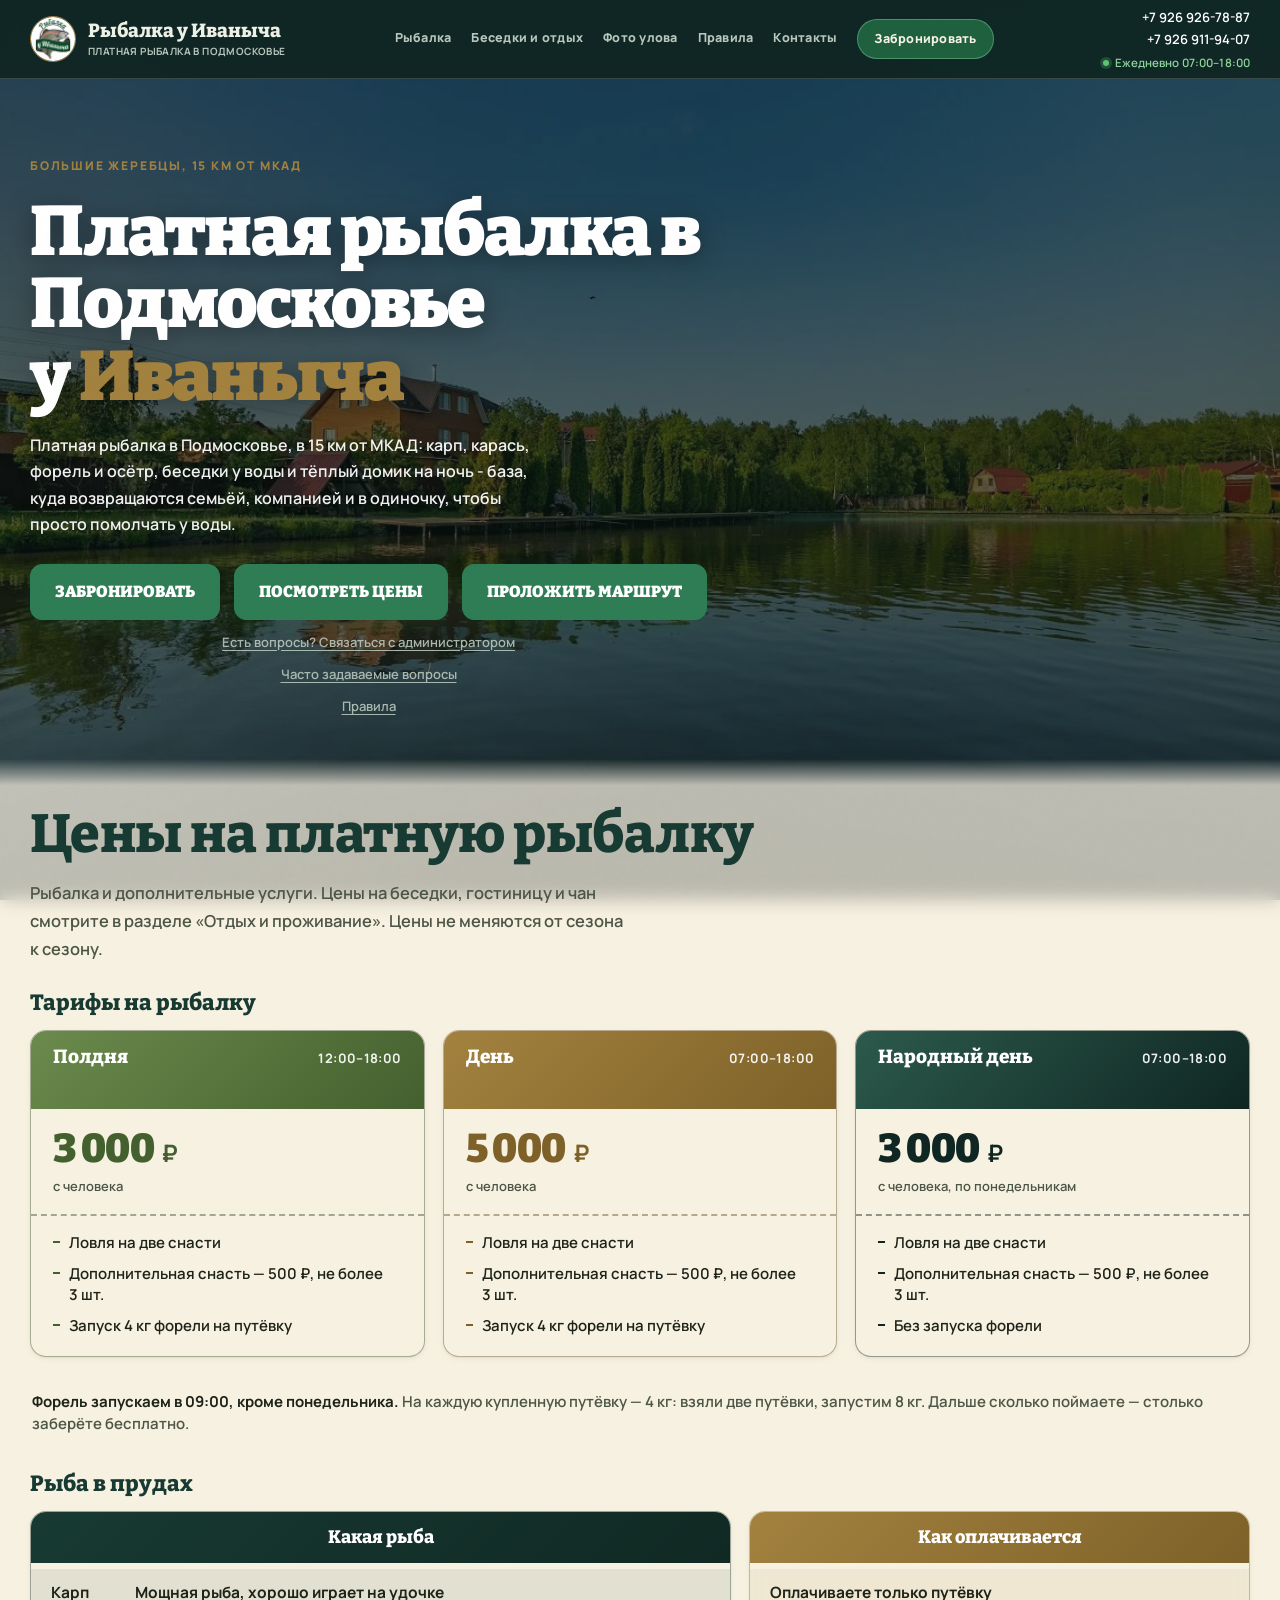
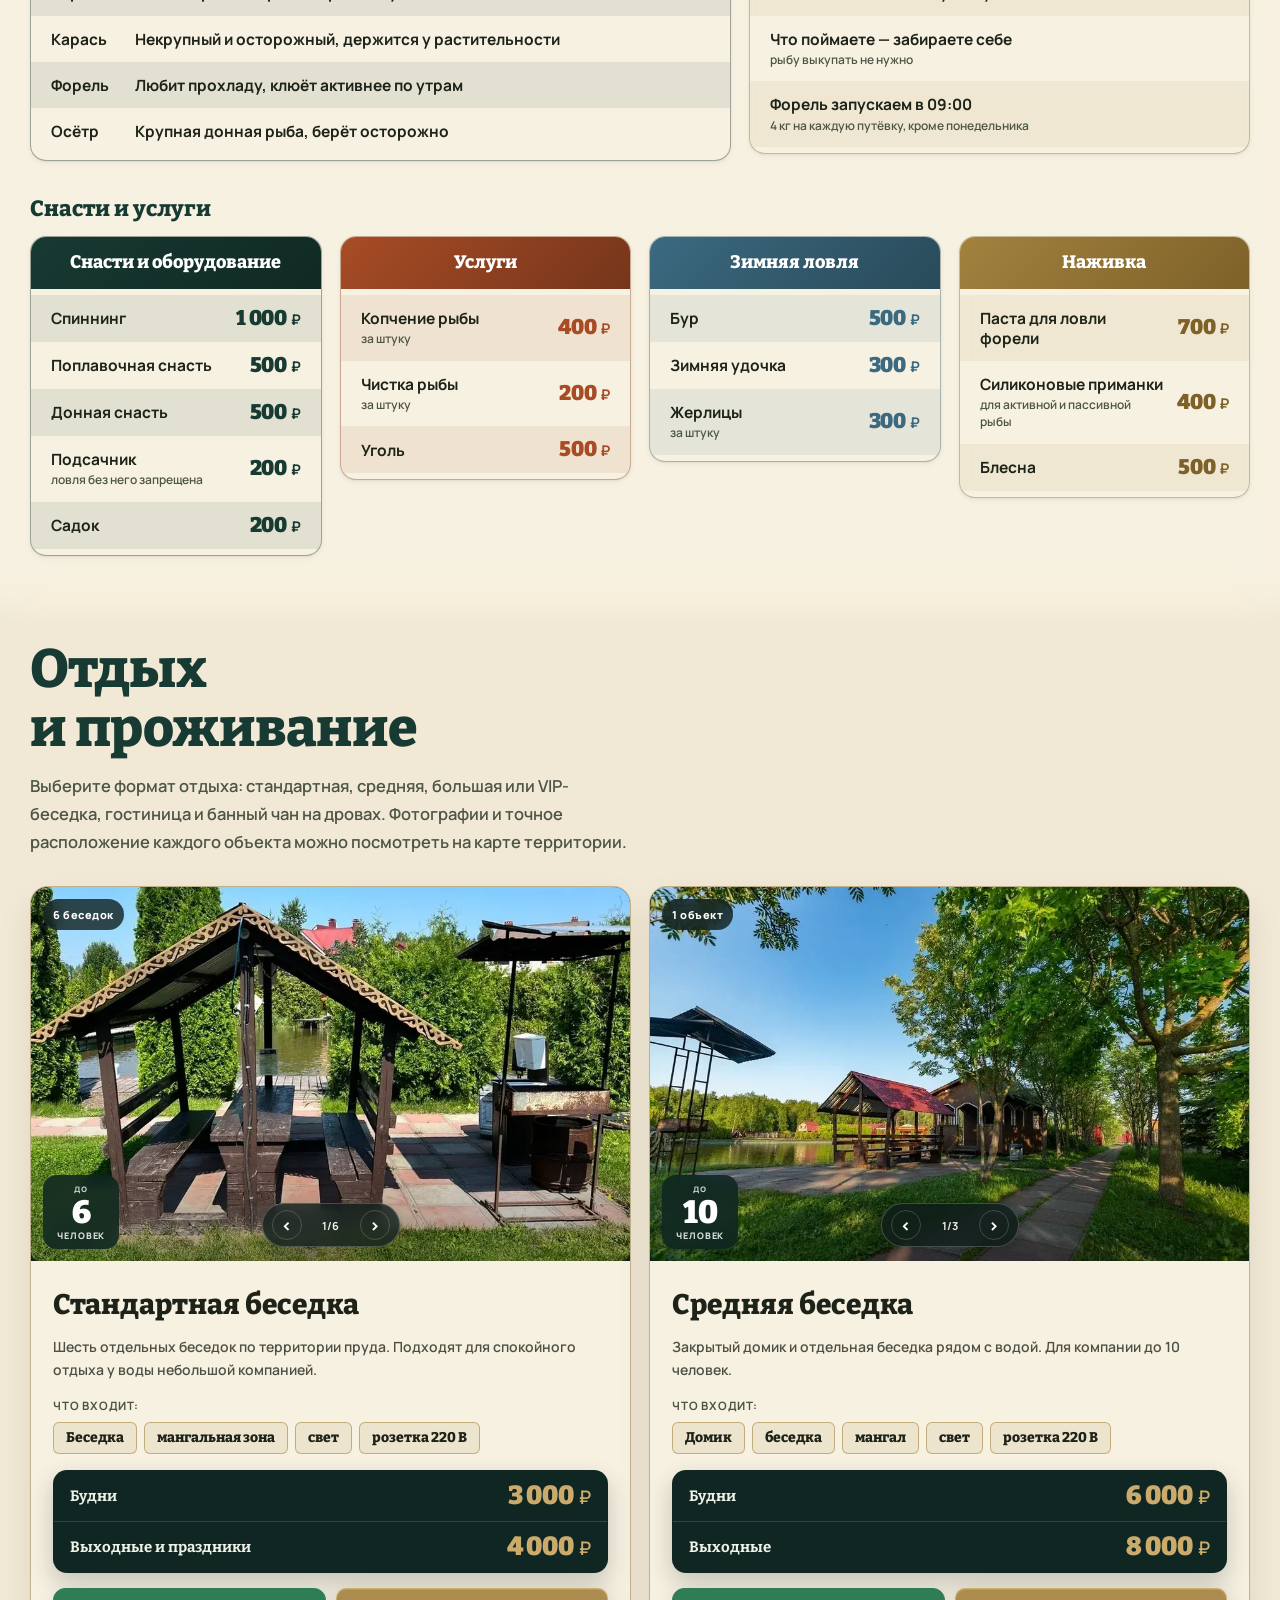
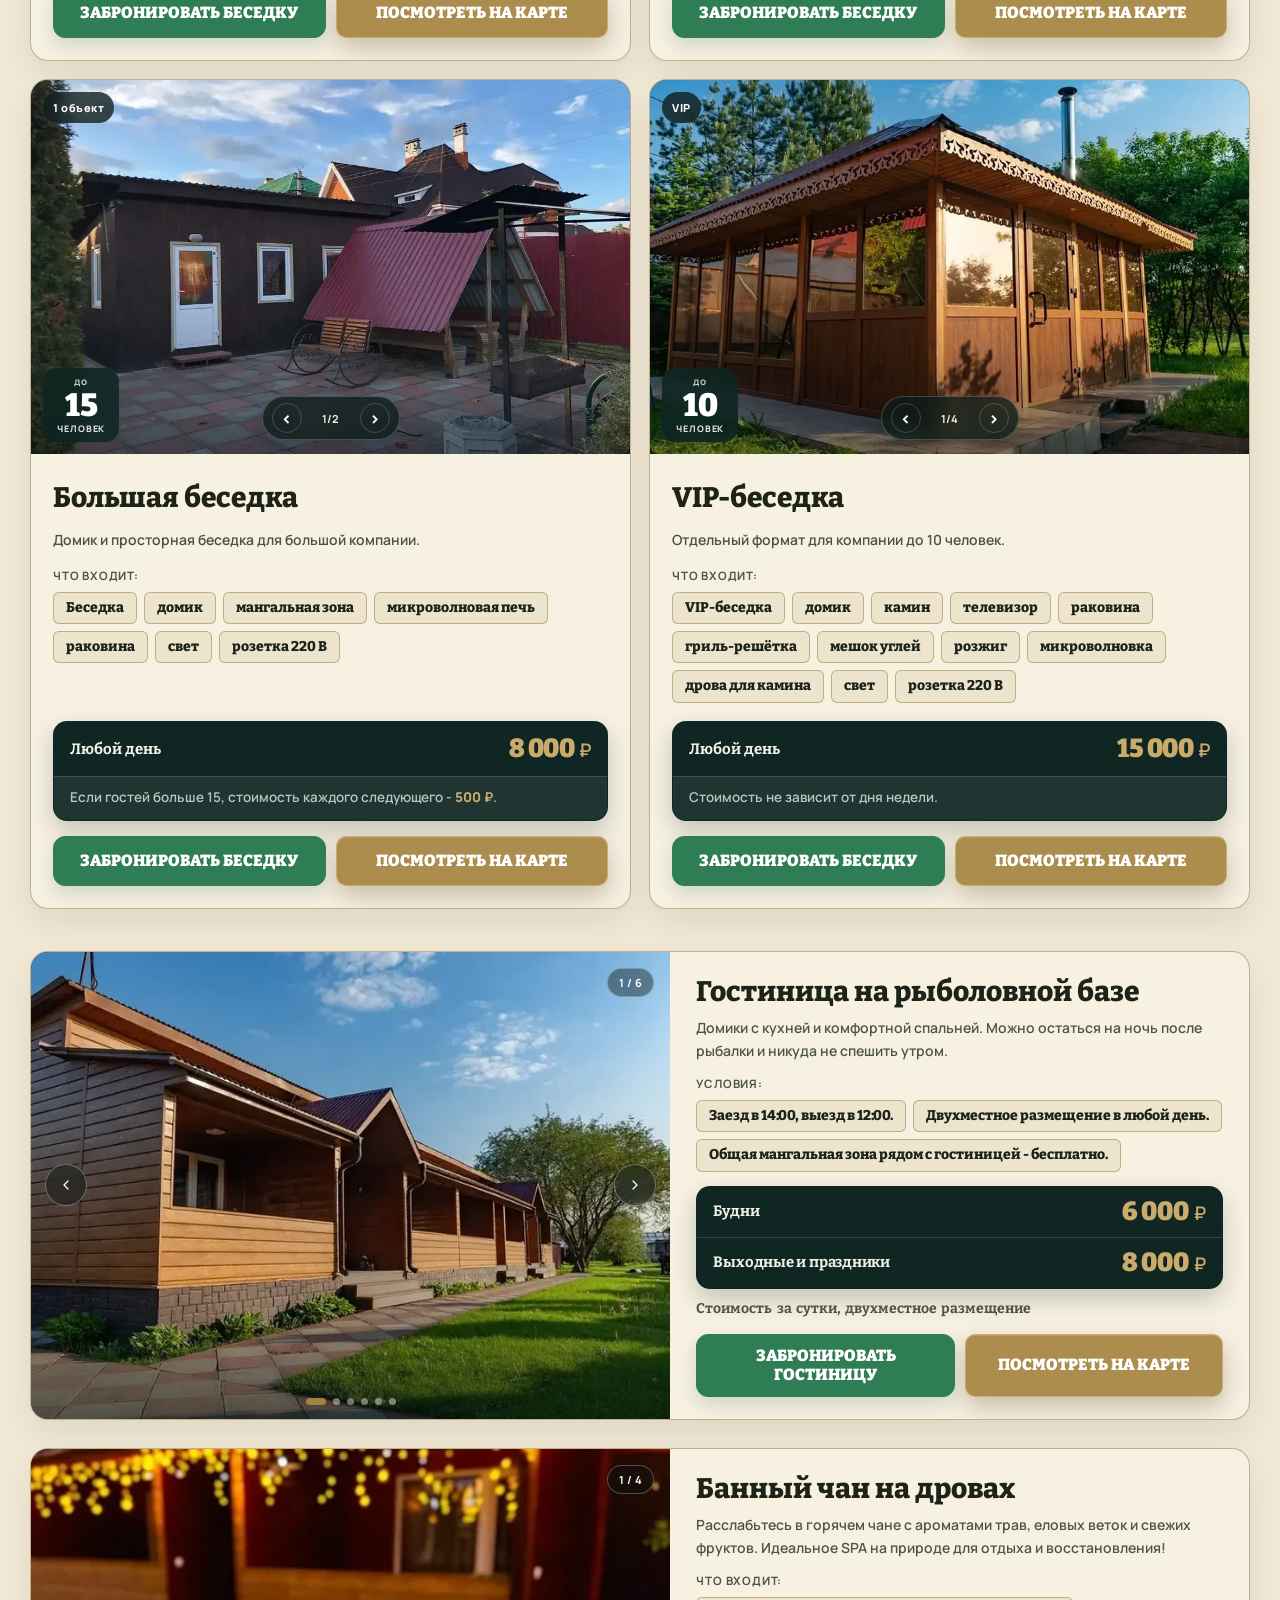
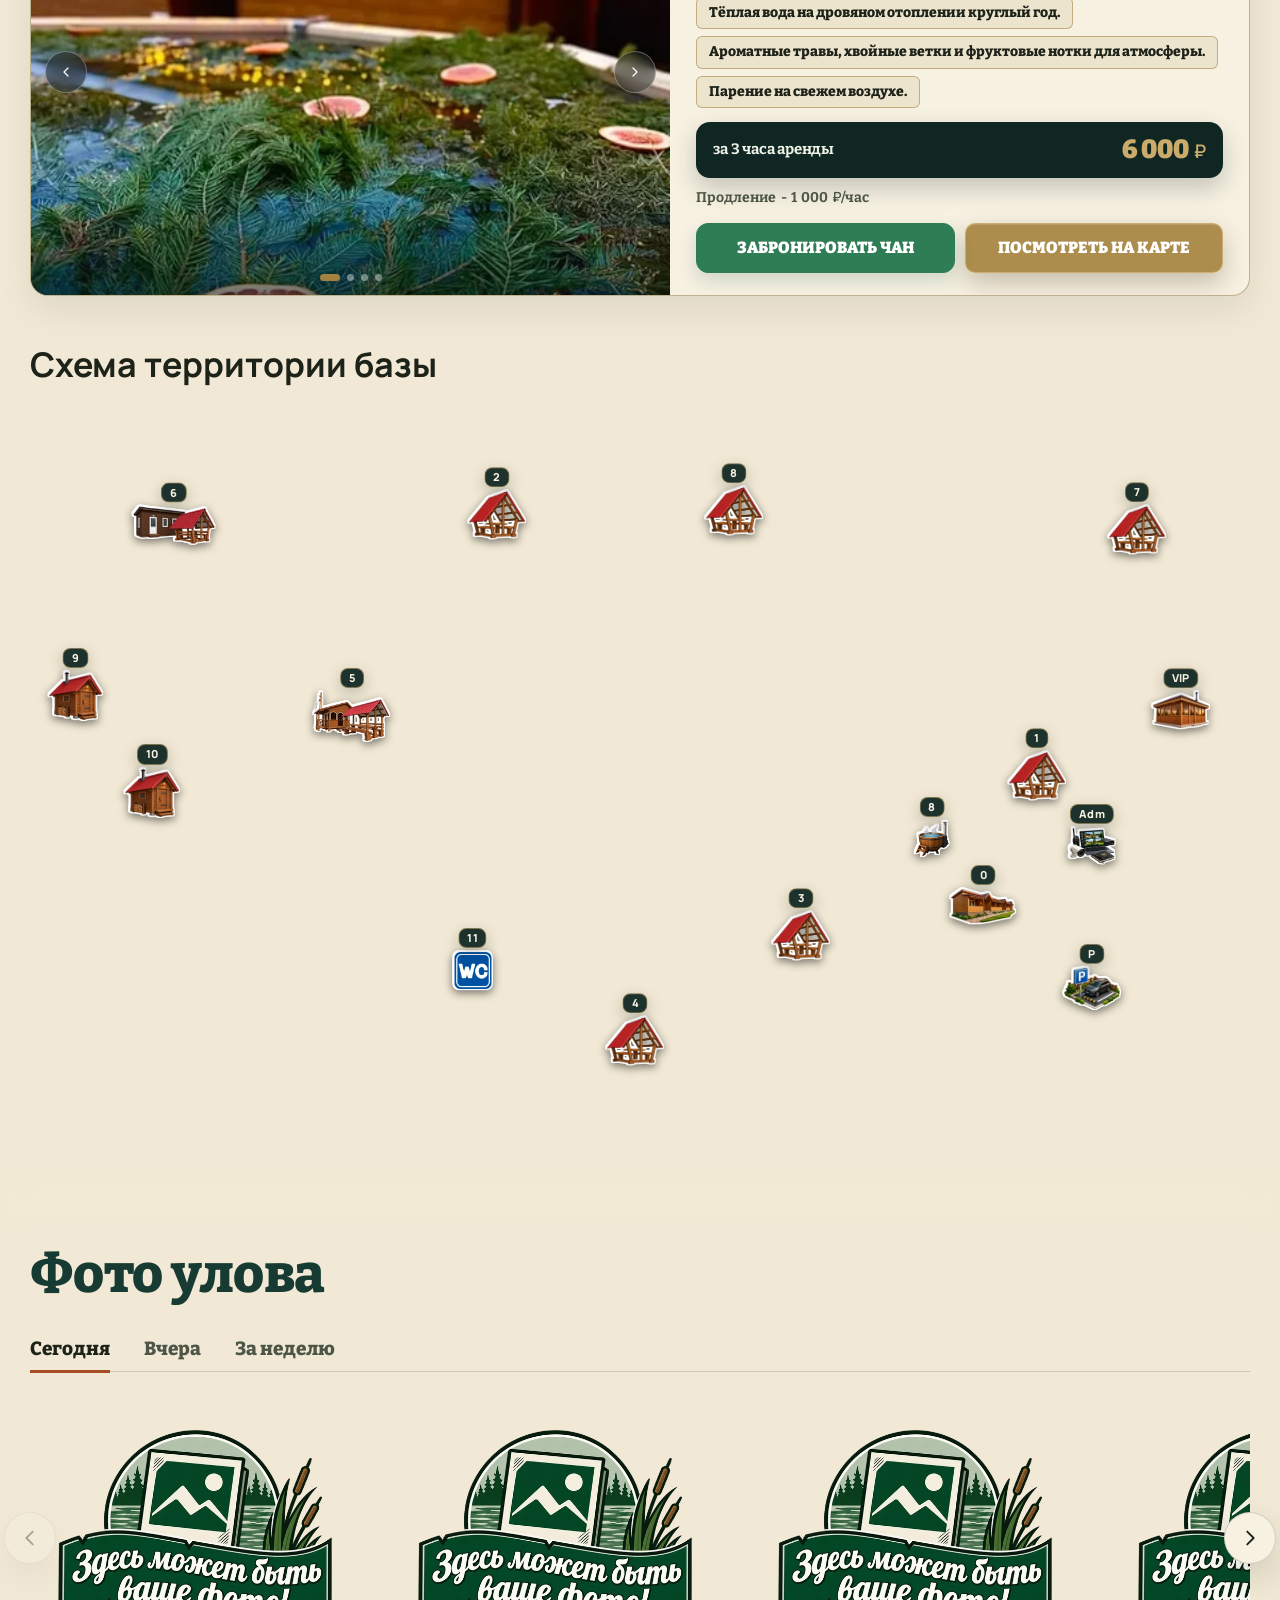
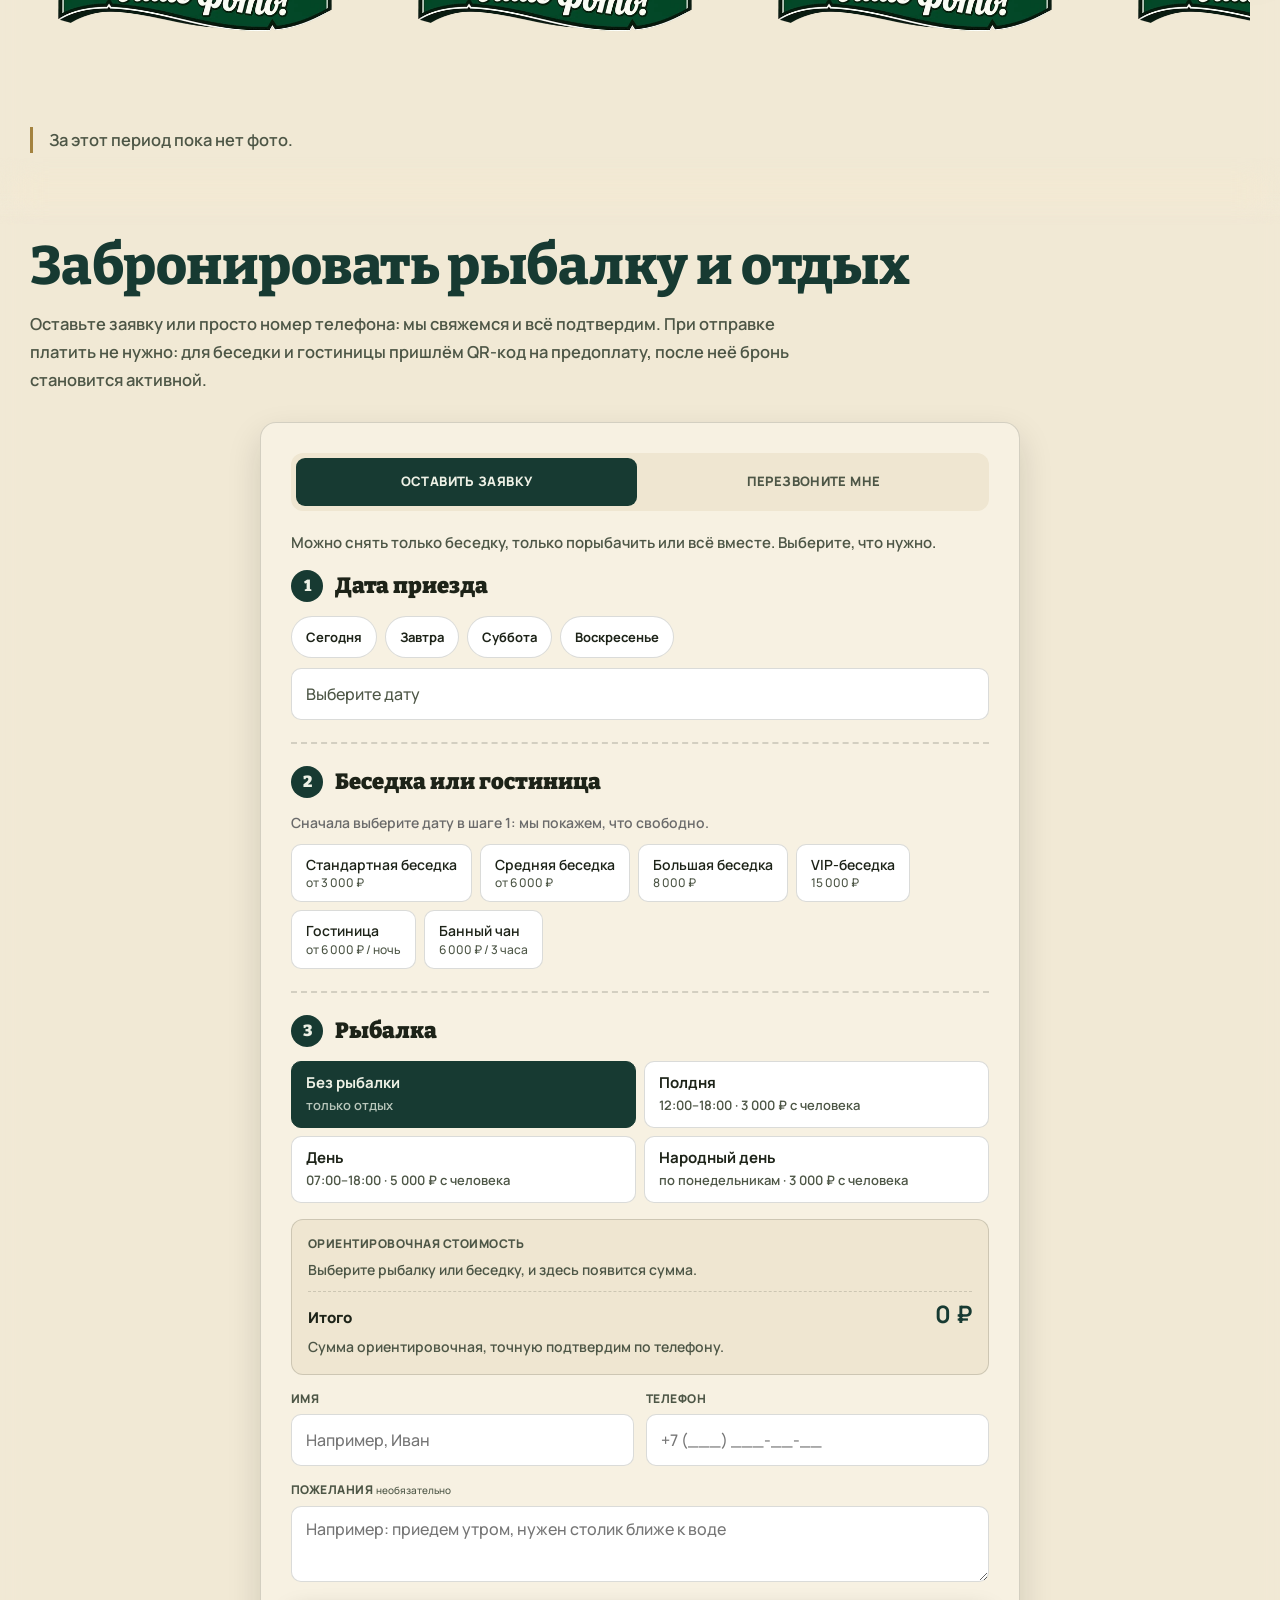
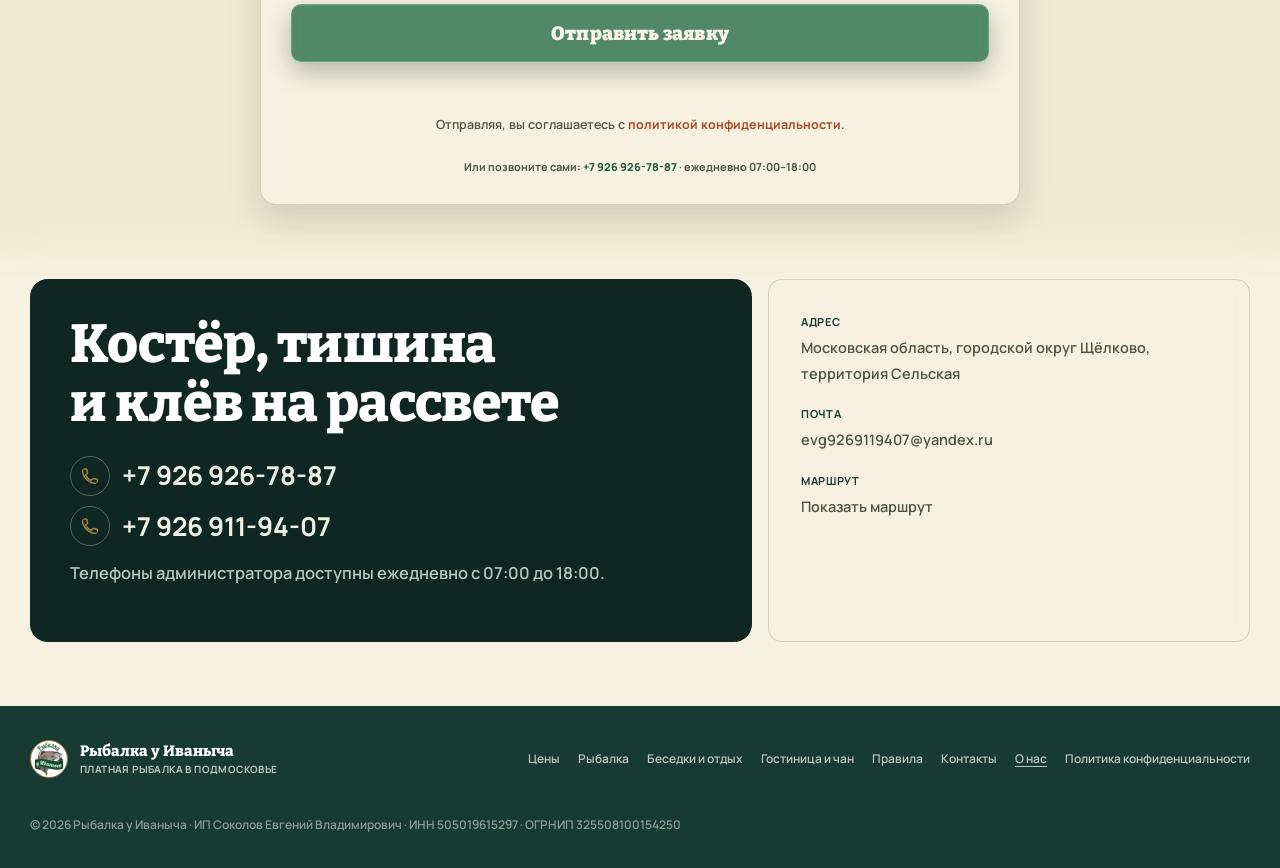
==== commit 2c996927: "Add files via upload" ====
--- a/index.html
+++ b/index.html
@@ -643,8 +643,8 @@
 <div class="bf-success__icon" aria-hidden="true">✓</div>
 <h3 id="bfTitle">Заявка отправлена</h3>
 <p id="bfText"></p>
-<div class="bf-id"><span>Номер заявки</span><strong id="bfId"></strong></div>
-<p class="bf-id-note" id="bfUnsure" hidden>Если мы не свяжемся с вами в течение часа, позвоните: <a href="tel:+79269267887">+7 926 926-78-87</a></p>
+<div class="bf-id"><span>Код заявки</span><strong id="bfId"></strong></div>
+<p class="bf-id-note" id="bfUnsure" hidden>Если мы не позвоним вам в течение 15–20 минут, пожалуйста, перезвоните нам на один из номеров: <a href="tel:+79269267887">+7 926 926-78-87</a> или <a href="tel:+79269119407">+7 926 911-94-07</a></p>
 <button type="button" class="btn btn--map" id="bfAgain">Отправить ещё одну</button>
 </div>
 </div>
@@ -920,7 +920,7 @@
 
 
 
-  <script src="js/main.js?v=20261029" defer></script>
+  <script src="js/main.js?v=20261030" defer></script>
   <script src="js/catch.js?v=20261026" defer></script>
 </body></html>
 
--- a/css/styles.min.css
+++ b/css/styles.min.css
@@ -1 +1 @@
-@font-face{font-family:Bitter;src:url(../fonts/Bitter.woff2) format("woff2");font-style:normal;font-weight:100 900;font-display:swap}@font-face{font-family:Manrope;src:url(../fonts/Manrope.woff2) format("woff2");font-style:normal;font-weight:200 800;font-display:swap}@font-face{font-family:JetBrains Mono;src:url(../fonts/JetBrainsMono.woff2) format("woff2");font-style:normal;font-weight:100 800;font-display:swap}@font-face{font-family:IBM Plex Sans;src:url(../fonts/ibm-plex-sans.ttf) format("truetype");font-style:normal;font-weight:100 700;font-display:swap}@font-face{font-family:Geoform;src:url(../fonts/Geoform.ttf) format("truetype");font-style:normal;font-weight:900;font-display:swap}.rub-symbol{display:inline-block;width:auto;height:auto;vertical-align:baseline;overflow:visible;white-space:nowrap;text-indent:0;color:inherit;background:none;font-family:Manrope,Arial,sans-serif;font-weight:600;line-height:1;-webkit-text-stroke:0;text-rendering:geometricPrecision;-webkit-font-smoothing:antialiased}:root{--p-river-deep:#0f2622;--p-river:#173a32;--p-river-mid:#2c5a4c;--p-moss:#5e7a45;--p-rust:#a84c26;--p-rust-dark:#7c3618;--p-brass:#a3823f;--p-brass-light:#cbab6c;--p-parchment:#efe6d1;--p-paper:#f7f1e2;--p-cream-edge:#e4d8ba;--p-ink:#1d2318;--p-ink-soft:#4d5646;--bg:var(--p-paper);--bg-alt:var(--p-parchment);--bg-cover:var(--p-river-deep);--bg-cover-mid:var(--p-river);--fg:var(--p-ink);--fg-soft:var(--p-ink-soft);--fg-on-cover:#eef1e6;--fg-on-cover-soft:#b9c7bc;--accent:var(--p-rust);--accent-dark:var(--p-rust-dark);--brand:var(--p-river);--brass:var(--p-brass);--green:#2f7d54;--green-dark:#245f40;--green-light:#8fd39b;--border:color-mix(in srgb, var(--p-ink) 16%, transparent);--border-cover:color-mix(in srgb, #fff 16%, transparent);--shadow-card:0 14px 34px rgba(20,24,14,.14);--shadow-deep:0 26px 60px rgba(6,12,8,.42);--shadow-rest:0 2px 6px rgba(20,24,14,.05),0 1px 2px rgba(20,24,14,.06);--space-section:clamp(48px,5vw,76px);--font-display:"Bitter",Georgia,serif;--font-body:"Manrope",Arial,sans-serif;--font-mono:var(--font-body);--line:var(--border);--line-strong:color-mix(in srgb,var(--border) 200%,transparent);--fg-muted:var(--fg-soft)}*{box-sizing:border-box}html{scroll-behavior:smooth;--header-h:78px}section[id],#main-content [id]{scroll-margin-top:calc(var(--header-h) + 14px)}body{margin:0;background:var(--bg);color:var(--fg);font-family:var(--font-body);font-weight:600;font-style:normal;line-height:1.55;font-size:16.5px;position:relative;overflow-x:hidden}body:before{content:"";pointer-events:none;position:fixed;inset:0;z-index:40;opacity:.025;mix-blend-mode:multiply;background-image:url("data:image/svg+xml,%3Csvg viewBox='0 0 180 180' xmlns='http://www.w3.org/2000/svg'%3E%3Cfilter id='n'%3E%3CfeTurbulence type='fractalNoise' baseFrequency='.85' numOctaves='3' stitchTiles='stitch'/%3E%3C/filter%3E%3Crect width='100%25' height='100%25' filter='url(%23n)'/%3E%3C/svg%3E")}.page-bg{position:fixed;inset:0;z-index:-2;overflow:hidden;background:var(--p-river-deep) url(../images/backgrounds/pagebackground.webp) center/cover no-repeat;pointer-events:none}.page-bg:after{content:"";position:absolute;inset:0;background:#091411a6}@media(max-width:680px){.page-bg{position:fixed}}a{color:inherit;text-decoration:none}a:focus-visible,button:focus-visible{outline:3px solid var(--accent);outline-offset:3px}.shell{width:min(1220px,calc(100% - 40px));margin:auto}.skip{position:fixed;left:16px;top:12px;z-index:60;transform:translateY(-180%);padding:12px 18px;border-radius:6px;background:var(--fg);color:#fff;font-weight:800;transition:transform .2s}.skip:focus{transform:none}svg.sprite{position:absolute;width:0;height:0;overflow:hidden}.icon{width:1em;height:1em;display:inline-block;fill:none;stroke:currentColor;stroke-width:1.8;vertical-align:-.15em}h2{font-family:var(--font-display)}.booking-section>.shell>h2 em{font:inherit;font-style:normal}.eyebrow{display:inline-flex;align-items:center;gap:12px;font-family:var(--font-body);font-size:12px;font-weight:800;letter-spacing:.08em;text-transform:uppercase;color:var(--accent)}.eyebrow svg{width:20px;height:20px;flex-shrink:0}.section--alt .eyebrow,.contact-main .eyebrow{color:var(--brass-light,var(--brass))}.section--alt .eyebrow svg,.contact-main .eyebrow svg{color:var(--brass-light,var(--brass))}.seam{position:relative;z-index:3;height:32px;margin:0 0 -16px;pointer-events:none;background:transparent;overflow:visible;display:flex;align-items:center}.seam:before{display:block;content:"";position:absolute;width:100%;height:100%;top:0;left:0;background:url('data:image/svg+xml;utf8,<svg viewBox="0 0 1200 60" xmlns="http://www.w3.org/2000/svg" preserveAspectRatio="none"><defs><linearGradient id="seamGrad" x1="0%" y1="0%" x2="0%" y2="100%"><stop offset="0%" style="stop-color:rgba(194,149,88,0.12)"/><stop offset="50%" style="stop-color:rgba(194,149,88,0.06)"/><stop offset="100%" style="stop-color:rgba(194,149,88,0)"/></linearGradient></defs><path d="M0,30 C200,15 400,15 600,30 C800,45 1000,45 1200,30 L1200,60 L0,60 Z" fill="url(%23seamGrad)"/></svg>') no-repeat center/100% 100%;opacity:.7}.seam--bg,.seam--alt{--seam-fill:transparent}.seam,.seam--cover{display:none!important}@media(max-width:680px){.seam{height:32px;margin:0 0 -16px}}.top{position:sticky;top:0;z-index:30;background:color-mix(in srgb,var(--bg-cover) 94%,transparent);backdrop-filter:blur(10px);border-bottom:1px solid var(--border-cover)}header{min-height:78px;display:flex;align-items:center;gap:28px;justify-content:space-between;color:var(--fg-on-cover)}.brand{display:flex;align-items:center;gap:12px;min-width:max-content}.stamp-mark{width:46px;height:46px;border-radius:50%;border:1.5px solid var(--brass-light,var(--brass));display:grid;place-items:center;color:var(--brass-light,var(--brass));background:#cbab6c24;flex:none;overflow:hidden}.stamp-mark .icon{width:22px;height:22px}.stamp-mark img{width:100%;height:100%;object-fit:contain;display:block}.brand-name{font-family:var(--font-display);font-size:19px;font-weight:800;line-height:1.1}.brand-name small{display:block;font-family:var(--font-mono);font-weight:700;letter-spacing:.04em;color:var(--fg-on-cover-soft);font-size:10px;margin-top:5px;text-transform:uppercase}nav#nav-menu{display:flex;align-items:center;gap:20px;font-size:12.5px;font-weight:800;letter-spacing:.02em}nav#nav-menu a{padding:12px 0;border-bottom:2px solid transparent;white-space:nowrap;transition:.2s ease;color:var(--fg-on-cover-soft)}nav#nav-menu a:hover{color:#fff;border-color:var(--accent)}.contacts{text-align:right;font-family:var(--font-mono);font-size:13px;font-weight:600;line-height:1.7;white-space:nowrap;color:#fff}.online{display:inline-flex;align-items:center;gap:6px;color:#8fd39b;font-family:var(--font-body);font-size:11.5px;font-weight:600;letter-spacing:.01em}.online:before{content:"";width:6px;height:6px;border-radius:50%;background:#5ec472;box-shadow:0 0 0 3px #5ec47240}.nav-toggle{display:none;position:relative;width:44px;height:44px;border:0;background:none;cursor:pointer;padding:0}.nav-toggle span{position:absolute;left:9px;width:26px;height:2px;background:#fff;border-radius:2px;transition:transform .25s ease,opacity .2s ease}.nav-toggle span:nth-child(1){top:15px}.nav-toggle span:nth-child(2){top:21px}.nav-toggle span:nth-child(3){top:27px}.nav-toggle[aria-expanded=true] span:nth-child(1){transform:translateY(7px) rotate(45deg)}.nav-toggle[aria-expanded=true] span:nth-child(2){opacity:0}.nav-toggle[aria-expanded=true] span:nth-child(3){transform:translateY(-7px) rotate(-45deg)}.hero{position:relative;isolation:isolate;overflow:visible;min-height:500px;padding:78px 0 42px;color:#fff}.hero:before{display:none}.hero-eyebrow{font-family:var(--font-body);color:var(--brass-light,var(--brass));text-transform:uppercase;letter-spacing:.15em;font-size:12px;font-weight:800;display:flex;align-items:center;gap:9px}.hero-eyebrow .icon{width:16px;height:16px}.hero h1{max-width:680px;margin:20px 0 18px;font-family:var(--font-display);font-size:clamp(42px,5.8vw,70px);font-weight:900;line-height:1.04;letter-spacing:-.02em;text-shadow:0 4px 26px rgba(0,0,0,.35)}.hero h1 em{font-style:normal;color:var(--brass-light,var(--brass))}.hero p{max-width:500px;margin:0 0 26px;color:#fffffff0;font-size:16px;font-weight:600;line-height:1.65;text-shadow:0 2px 14px rgba(0,0,0,.4)}.hero-actions{display:flex;flex-wrap:wrap;gap:14px}.btn{appearance:none;display:inline-flex;align-items:center;gap:8px;min-height:52px;padding:14px 28px;border-radius:10px;border:1.5px solid transparent;font:800 13px/1 var(--font-body);letter-spacing:.03em;text-transform:uppercase;cursor:pointer;transition:.22s ease}.btn--solid{background:var(--accent);color:#fff;box-shadow:0 10px 24px #7c361852}.btn--solid:hover{background:var(--accent-dark);transform:translateY(-2px);box-shadow:0 14px 30px #7c361866}.btn--ghost{border-color:#fff6;color:#fff}.btn--ghost:hover{border-color:#fff;background:#ffffff1a;transform:translateY(-2px)}.btn--about{background:#0f231d57;color:#f4f0df;border-color:#c8a45db8;box-shadow:0 8px 22px #0000002e,inset 0 1px #ffffff14;backdrop-filter:blur(6px);-webkit-backdrop-filter:blur(6px);font-family:var(--font-display);font-size:19px;font-weight:900;letter-spacing:.01em;text-transform:none;min-height:58px;padding:14px 32px}.btn--about:hover{background:#c8a45d29;border-color:#d5b46f;color:#fff;transform:translateY(-2px);box-shadow:0 12px 28px #00000040,0 0 18px #c8a45d29}.btn--about .icon{width:14px;height:14px;opacity:.9;transition:transform .22s ease}.btn--about:hover .icon{transform:translate(4px)}.btn--green{background:#236c46c7;color:#f7f3e5;border:1.5px solid rgba(112,190,140,.55);box-shadow:0 10px 24px #081c1447,inset 0 1px #ffffff1f;backdrop-filter:blur(6px);-webkit-backdrop-filter:blur(6px);font-family:var(--font-display);font-size:19px;font-weight:900;letter-spacing:.01em;text-transform:none;min-height:58px;padding:14px 32px}.btn--green:hover{background:#308557e6;border-color:#9bd6aec7;transform:translateY(-2px);box-shadow:0 14px 32px #081c145c,0 0 18px #4ea06c29}.btn--green .icon{width:14px;height:14px;transition:transform .22s ease}.btn--green:hover .icon{transform:translateY(3px)}.quicklinks{position:relative;z-index:2;padding:18px 0 78px;margin-top:-20px;overflow:visible}.quicklinks:before{display:none}.quicklinks:after{display:none}.ql-grid{display:grid;grid-template-columns:repeat(3,1fr);gap:12px;align-items:center}.ql-card{position:relative;display:flex;align-items:center;justify-content:center;min-height:52px;padding:14px 28px;background:#236c46c7;color:#f7f3e5;border:1.5px solid rgba(112,190,140,.55);border-radius:10px;box-shadow:0 10px 24px #081c1447,inset 0 1px #ffffff1f;backdrop-filter:blur(6px);-webkit-backdrop-filter:blur(6px);transition:transform .22s ease,background .22s ease,border-color .22s ease,box-shadow .22s ease}.ql-card:hover{background:#308557e6;border-color:#9bd6aec7;transform:translateY(-2px);box-shadow:0 14px 32px #081c145c,0 0 18px #4ea06c29}.ql-card .ql-left{position:relative;z-index:4;display:flex;align-items:center;justify-content:center;width:100%;min-width:0}.ql-card .ql-icon{display:none}.ql-card .ql-icon .icon{width:21px;height:21px}.ql-card .ql-text{display:flex;flex-direction:column;align-items:center}.ql-card .ql-label{font-family:var(--font-display);font-size:16px;font-weight:900;font-style:normal;line-height:1.15;letter-spacing:.01em;color:#f7f3e5;position:relative;white-space:nowrap;z-index:5;text-align:center}.ql-card .ql-sub,.ql-card .ql-arrow{display:none}.ql-card:after{display:none}.ql-effect-one:before{display:none}.ql-effect-one:hover:before{display:none}.ql-effect-two:before{display:none}.ql-effect-two:hover:before{display:none}.ql-effect-two:after{display:none}.ql-effect-two:hover:after{display:none}.ql-effect-three:before{display:none}.ql-effect-three:hover:before{display:none}.ql-effect-three:after{display:none}.ql-effect-three:hover:after{display:none}.ql-card:hover .ql-label{color:#fff}@media(max-width:680px){.ql-card{min-height:48px;padding:12px 24px}.ql-card .ql-label{font-size:14px}}@media(prefers-reduced-motion:reduce){.ql-card,.ql-card:before,.ql-card:after,.ql-card .ql-icon,.ql-card .ql-arrow{transition:none!important}}@media(max-width:680px){.ql-grid{grid-template-columns:1fr}.quicklinks{padding:18px 0 22px;margin-top:-36px}.quicklinks:after{height:90px;bottom:-55px}}.section{padding:calc(var(--space-section) - 28px) 0 var(--space-section);position:relative}.section:before{content:"";position:absolute;inset:0;z-index:-1;background:color-mix(in srgb,var(--bg) 74%,transparent);backdrop-filter:blur(9px) saturate(1.1);-webkit-backdrop-filter:blur(9px) saturate(1.1)}.section--alt:before{background:color-mix(in srgb,var(--bg-alt) 74%,transparent)}.section:before{mask-image:linear-gradient(to bottom,transparent 0,#000 26px,#000 calc(100% - 26px),transparent 100%);-webkit-mask-image:linear-gradient(to bottom,transparent 0,#000 26px,#000 calc(100% - 26px),transparent 100%)}.section:not(#price){margin-top:-26px}.section:not(#price):after{content:"";position:absolute;left:0;right:0;top:-34px;height:68px;z-index:-1;pointer-events:none;backdrop-filter:blur(20px) saturate(1.1);-webkit-backdrop-filter:blur(20px) saturate(1.1);mask-image:linear-gradient(to bottom,transparent 0,#000 40%,#000 60%,transparent 100%);-webkit-mask-image:linear-gradient(to bottom,transparent 0,#000 40%,#000 60%,transparent 100%)}@media(max-width:680px){.section:before{mask-image:linear-gradient(to bottom,transparent 0,#000 16px,#000 calc(100% - 16px),transparent 100%);-webkit-mask-image:linear-gradient(to bottom,transparent 0,#000 16px,#000 calc(100% - 16px),transparent 100%)}.section:not(#price){margin-top:-16px}.section:not(#price):after{top:-24px;height:48px}}main{padding:0}.intro{display:flex;align-items:end;justify-content:space-between;gap:30px;margin-bottom:32px}h2{margin:10px 0 0;font:800 clamp(32px,4.2vw,54px)/1.1 var(--font-display);color:var(--brand);letter-spacing:-.01em;text-wrap:balance}.section-lead{max-width:600px;margin:14px 0 0;color:var(--fg-soft);font-size:16.5px;font-weight:600;line-height:1.7}.intro p{max-width:400px;margin:0;color:var(--fg-soft);font-size:15px;font-weight:600;line-height:1.65}.rate-tabs{display:flex;flex-wrap:wrap;gap:8px;margin:28px 0 24px}.rate-tab{min-height:44px;border:1.5px solid var(--border);border-radius:999px;background:transparent;color:var(--brand);padding:10px 18px;font:700 11px var(--font-body);letter-spacing:.02em;text-transform:uppercase;cursor:pointer;transition:.2s ease}.rate-tab.active,.rate-tab:hover{background:var(--brand);color:#fff;border-color:var(--brand)}.rate-panel{display:none;grid-template-columns:repeat(3,1fr);gap:16px}.rate-panel.active{display:grid}.stub{position:relative;padding:28px 26px 24px;background:color-mix(in srgb,var(--bg) 80%,transparent);backdrop-filter:blur(8px);-webkit-backdrop-filter:blur(8px);border:1px solid var(--border);border-radius:16px;box-shadow:var(--shadow-rest);transition:.22s ease}.stub:hover{transform:translateY(-3px);box-shadow:var(--shadow-card);border-color:color-mix(in srgb,var(--accent) 40%,var(--border))}.stub .s-label{font-family:var(--font-mono);font-size:11.5px;font-weight:700;letter-spacing:.05em;color:var(--fg-soft);text-transform:uppercase}.stub .s-price{display:block;margin:14px 0 6px;font-family:var(--font-display);font-weight:900;font-size:clamp(28px,5vw,44px);color:var(--accent);line-height:1.1;letter-spacing:-.02em}.stub .s-price .rub{font-family:inherit;font-weight:inherit;font-size:.55em;line-height:1;opacity:1;margin-left:.08em;color:currentColor}.stub .s-note{color:var(--fg-soft);font-size:13.5px;font-weight:600;line-height:1.6}.stub.featured{background:var(--bg-cover);color:var(--fg-on-cover);border-color:transparent;box-shadow:0 18px 40px #0f262247}.stub.featured:hover{box-shadow:0 22px 48px #0f262257;border-color:transparent}.stub.featured .s-label{color:var(--fg-on-cover-soft)}.stub.featured .s-price{color:var(--brass-light,var(--brass))}.stub.featured .s-note{color:var(--fg-on-cover-soft)}.stay-block{display:grid;grid-template-columns:1.05fr .95fr;gap:36px;align-items:stretch;margin-top:34px}.stay-block+.stay-block{margin-top:28px}.stay-block--reverse{grid-template-columns:.95fr 1.05fr}.stay-block--reverse .stay-media{order:2}.stay-block--reverse .stay-info{order:1}.stay-media{position:relative}.stay-carousel{position:relative;border-radius:22px;overflow:hidden;box-shadow:var(--shadow-deep);aspect-ratio:4/3;background:var(--bg-cover)}.stay-track{display:flex;height:100%;width:100%;transition:transform .55s cubic-bezier(.22,.85,.3,1);will-change:transform}.stay-slide{position:relative;flex:0 0 100%;height:100%}.stay-slide img{width:100%;height:100%;object-fit:cover;display:block}.stay-carousel:after{content:"";position:absolute;inset:0;pointer-events:none;background:linear-gradient(to top,#07120f8c,#07120f00 26%)}.stay-nav{position:absolute;top:50%;transform:translateY(-50%);width:42px;height:42px;border-radius:50%;border:1px solid rgba(255,255,255,.32);background:#0914116b;backdrop-filter:blur(8px);color:#fff;display:flex;align-items:center;justify-content:center;cursor:pointer;z-index:3;transition:background .22s ease,transform .22s ease;padding:0}.stay-nav:hover{background:#091411ad}.stay-nav:active{transform:translateY(-50%) scale(.92)}.stay-nav .icon{width:16px;height:16px}.stay-nav--prev{left:14px}.stay-nav--next{right:14px}.stay-counter{position:absolute;top:16px;right:16px;z-index:3;padding:6px 11px;border-radius:999px;background:#0914116b;backdrop-filter:blur(8px);border:1px solid rgba(255,255,255,.26);color:#fff;font:700 11px var(--font-mono);letter-spacing:.04em}.stay-dots{position:absolute;left:0;right:0;bottom:14px;display:flex;justify-content:center;gap:7px;z-index:3}.stay-dots button{all:unset;width:7px;height:7px;border-radius:50%;background:#ffffff6b;cursor:pointer;transition:.22s ease}.stay-dots button.is-active{background:var(--brass-light,var(--brass));width:20px;border-radius:5px}.stay-info{display:flex;flex-direction:column;padding:6px 4px}.stay-info .eyebrow{margin-bottom:12px}.stay-info h3{font:800 clamp(24px,2.4vw,31px)/1.15 var(--font-display);color:var(--fg);margin:0 0 12px}.stay-info-desc{font-size:15px;line-height:1.65;color:var(--fg-soft);margin:0 0 20px}.stay-info .stay-price-grid{display:grid;grid-template-columns:1fr 1fr;gap:10px;margin:0 0 8px}.stay-info .stay-price{padding:14px 16px;border-radius:13px;background:color-mix(in srgb,var(--p-river) 6%,transparent);border:1px solid var(--border);display:flex;flex-direction:column;gap:5px}.stay-info .stay-price small{font:700 10px var(--font-body);letter-spacing:.09em;text-transform:uppercase;color:var(--fg-soft)}.stay-info .stay-price strong{font:900 clamp(26px,5vw,36px) var(--font-display);color:var(--accent);white-space:nowrap;line-height:1;letter-spacing:-.01em}.stay-info .stay-price strong .rub{font-family:inherit;font-size:.72em;font-weight:inherit;line-height:1;color:currentColor;margin-left:.06em}.stay-price-single{padding:16px 18px;border-radius:13px;background:color-mix(in srgb,var(--p-river) 6%,transparent);border:1px solid var(--border);display:flex;align-items:baseline;gap:10px;margin-bottom:8px}.stay-price-single strong{font:900 clamp(26px,5vw,36px) var(--font-display);color:var(--accent);line-height:1;letter-spacing:-.02em}.stay-price-single strong .rub{font-family:inherit;font-size:.72em;font-weight:inherit;line-height:1;color:currentColor;margin-left:.06em}.stay-price-single>span{font:700 10px var(--font-body);letter-spacing:.09em;text-transform:uppercase;color:var(--fg-soft)!important}.stay-info-note{display:block;font-family:var(--font-display);font-size:14px;font-weight:900;text-transform:none;letter-spacing:0;color:var(--fg-soft);margin-bottom:18px;line-height:1.25}.stay-info-note .rub{font-family:inherit;font-size:1em;font-weight:inherit;line-height:1;color:currentColor}.stay-info-note-geoform{font-family:var(--font-display);font-weight:900}.stay-info-list{margin:0 0 24px;padding:0;list-style:none;display:grid;gap:11px}.stay-info-list li{position:relative;padding-left:19px;font-size:14px;font-weight:600;line-height:1.55;color:var(--fg)}.stay-info-list li:before{content:"";position:absolute;left:0;top:.5em;width:6px;height:6px;border-radius:50%;background:var(--accent)}.stay-info .btn{align-self:flex-start;margin-top:0}@media(max-width:900px){.stay-block,.stay-block--reverse{grid-template-columns:1fr;gap:18px}.stay-block--reverse .stay-media,.stay-block--reverse .stay-info{order:initial}.stay-carousel{aspect-ratio:4/3}}@media(max-width:680px){.stay-block{margin-top:24px}.stay-nav{width:36px;height:36px}.stay-info h3{margin-top:4px}.stay-info .stay-price-grid{gap:8px}.stay-info .stay-price strong{font-size:19px}}.filters{display:flex;flex-wrap:wrap;gap:9px;margin:0 0 26px}.filter{appearance:none;min-height:44px;border:1.5px solid var(--border);border-radius:999px;background:transparent;color:var(--brand);padding:10px 17px;font:700 11px var(--font-body);letter-spacing:.02em;text-transform:uppercase;cursor:pointer;transition:.2s ease}.filter:hover,.filter.active{color:#fff;background:var(--brand);border-color:var(--brand)}.grid{display:grid;grid-template-columns:repeat(12,1fr);grid-auto-flow:dense;gap:14px}.card{grid-column:span 3;position:relative;min-height:205px;overflow:hidden;border-radius:14px;background:#d8dcc9;box-shadow:0 8px 20px #14180e1f;cursor:pointer}.card.wide{grid-column:span 6}.card.tall{grid-row:span 2;min-height:426px}.card img{display:block;width:100%;height:100%;position:absolute;inset:0;object-fit:cover;transition:transform .5s ease}.card:after{content:"\421\43c\43e\442\440\435\442\44c";position:absolute;inset:auto 10px 10px auto;border-radius:8px;padding:7px 11px;color:#fff;background:#0f2622d1;font-family:var(--font-mono);font-size:11px;font-weight:600;letter-spacing:.03em;opacity:0;transform:translateY(6px);transition:.25s ease}.card:hover img{transform:scale(1.06)}.card:hover:after{opacity:1;transform:none}.card[hidden]{display:none}.tips-grid{display:grid;grid-template-columns:repeat(3,1fr);gap:16px}.tip-card{position:relative;padding:26px 24px 24px;border-radius:16px;background:color-mix(in srgb,var(--bg) 80%,transparent);backdrop-filter:blur(8px);-webkit-backdrop-filter:blur(8px);border:1px solid var(--border);box-shadow:var(--shadow-rest);transition:.22s ease}.tip-card:hover{transform:translateY(-3px);box-shadow:var(--shadow-card);border-color:color-mix(in srgb,var(--accent) 40%,var(--border))}.tip-fish{display:inline-flex;align-items:center;justify-content:center;width:48px;height:26px;color:var(--accent);margin-bottom:10px}.tip-fish .icon{width:100%;height:100%}.tip-card h3{margin:0 0 12px;font:800 24px var(--font-display);color:var(--brand)}.tip-card ul{margin:0;padding:0;list-style:none;display:grid;gap:11px}.tip-card li{position:relative;padding-left:18px;color:var(--fg-soft);font-size:14px;font-weight:600;line-height:1.6}.tip-card li:before{content:"";position:absolute;left:0;top:.55em;width:7px;height:7px;border-radius:50%;background:var(--accent)}@media(max-width:960px){.tips-grid{grid-template-columns:1fr}}.rules{display:grid;grid-template-columns:repeat(2,1fr);gap:8px;counter-reset:rule}.rule{display:flex;gap:16px;align-items:flex-start;padding:20px 22px;border-radius:14px;background:color-mix(in srgb,var(--bg) 80%,transparent);backdrop-filter:blur(8px);-webkit-backdrop-filter:blur(8px);border:1px solid var(--border);font-size:14.5px;font-weight:600;line-height:1.65;box-shadow:var(--shadow-rest);transition:.22s ease}.rule:hover{transform:translateY(-2px);box-shadow:var(--shadow-card)}.rule i{flex:none;font-style:normal;font-family:var(--font-body);color:var(--accent);font-weight:800;font-size:24px;letter-spacing:.02em;padding-top:1px;line-height:1;min-width:40px;text-align:center}@media(max-width:680px){.rules{grid-template-columns:1fr;gap:6px}.rule{padding:16px 18px;font-size:15px;gap:12px}.rule i{font-size:20px;min-width:30px}}.contact-grid{display:grid;grid-template-columns:1.2fr .8fr;gap:16px}.contact-main{position:relative;padding:26px 40px 40px;border-radius:18px;background:var(--bg-cover);color:var(--fg-on-cover)}.contact-main h2{color:#fff}.phones{margin-top:22px;display:grid;gap:10px;font-family:var(--font-mono);font-size:26px;font-weight:700}.phones a{display:inline-flex;align-items:center;gap:12px;transition:color .2s ease}.phones a .icon{width:20px;height:20px;flex:none;padding:9px;box-sizing:content-box;border-radius:50%;border:1.5px solid rgba(255,255,255,.28);color:var(--brass-light,var(--brass))}.phones a:hover{color:var(--brass-light,var(--brass))}.phones a:hover .icon{border-color:var(--brass-light,var(--brass));background:#cbab6c24}@media(max-width:680px){.phones{font-size:21px}.phones a .icon{width:16px;height:16px;padding:7px}}.contact-side{padding:32px;border:1.5px solid var(--border);border-radius:14px;background:color-mix(in srgb,var(--bg) 80%,transparent);backdrop-filter:blur(8px);-webkit-backdrop-filter:blur(8px);line-height:1.75;color:var(--fg-soft);font-weight:600;font-size:14.5px}.contact-side b{color:var(--brand);font-family:var(--font-mono);font-size:11px;letter-spacing:.05em;text-transform:uppercase;display:block;margin-bottom:4px}.contact-side .row{margin-bottom:18px}.contact-side .row:last-child{margin-bottom:0}footer{padding:34px 0;color:var(--fg-on-cover-soft);background:var(--bg-cover-mid)}.footer{display:flex;align-items:center;justify-content:space-between;gap:24px;font-size:12px;flex-wrap:wrap}.footer .brand-name{color:#fff;font-size:15px}.footer-links{display:flex;gap:18px;flex-wrap:wrap}.footer-links a:hover{color:#fff}.lightbox{position:fixed;inset:0;z-index:70;display:grid;place-items:center;background:#091411f0;backdrop-filter:blur(6px);opacity:0;pointer-events:none;transition:opacity .25s ease}.lightbox[aria-hidden=false]{opacity:1;pointer-events:auto}.lb-figure{max-width:min(92vw,1100px);max-height:88vh;max-height:88dvh;margin:0;display:grid;gap:10px;justify-items:center}.lb-figure img{max-width:100%;max-height:80vh;max-height:80dvh;border-radius:14px;box-shadow:var(--shadow-deep)}.lb-figure figcaption{font-family:var(--font-mono);color:var(--fg-on-cover-soft);font-size:12px;letter-spacing:.06em}.lb-close,.lb-nav{position:absolute;border:0;background:#ffffff1f;color:#fff;border-radius:50%;cursor:pointer;display:grid;place-items:center;transition:background .2s ease}.lb-close:hover,.lb-nav:hover{background:#ffffff40}.lb-close{top:20px;right:20px;width:44px;height:44px;font-size:18px}.lb-nav{top:50%;transform:translateY(-50%);width:52px;height:52px;font-size:26px}.lb-prev{left:16px}.lb-next{right:16px}@media(max-width:680px){.lb-nav{width:42px;height:42px;font-size:20px}.lb-prev{left:8px}.lb-next{right:8px}}@media(prefers-reduced-motion:reduce){html{scroll-behavior:auto}*,*:before,*:after{transition:none!important}}@media(max-width:960px){header{gap:16px}nav#nav-menu{gap:13px}.contacts{font-size:11px}.card{grid-column:span 4}.card.wide{grid-column:span 8}.rate-panel{grid-template-columns:repeat(2,1fr)}}@media(max-width:680px){.shell{width:min(100% - 26px,1220px)}header{padding:14px 0;min-height:0;flex-wrap:wrap}.nav-toggle{display:block;order:2;margin-left:auto}nav#nav-menu{order:4;display:grid;gap:2px;width:100%;max-height:0;overflow:hidden;transition:max-height .3s ease;background:transparent}nav#nav-menu.open{max-height:340px;background:color-mix(in srgb,var(--bg-cover-mid) 95%,transparent);backdrop-filter:blur(12px);-webkit-backdrop-filter:blur(12px);border:1px solid rgba(203,171,108,.18);border-top:none;margin-top:0;padding:2px 0}nav#nav-menu a{padding:12px 4px;border-bottom:1px solid var(--border-cover)}.contacts{order:3;font-size:12px}.hero{min-height:auto;padding:52px 0 56px}.intro{display:block}.intro p{margin-top:12px}.grid{grid-template-columns:repeat(2,1fr);gap:10px}.card,.card.wide{grid-column:span 1;min-height:150px}.card.tall{grid-row:span 2;min-height:310px}.footer{display:block}.footer-links{margin-top:18px}.section{padding:34px 0 46px}.rate-panel,.contact-grid,.rules,.tips-grid{grid-template-columns:1fr}.stub.featured{order:-1}body{font-size:15.5px}.section:before,.section--alt:before{backdrop-filter:blur(6px);-webkit-backdrop-filter:blur(6px)}.ql-card,.stub,.rule,.contact-side{backdrop-filter:blur(6px);-webkit-backdrop-filter:blur(6px)}}.hero-contact-link{display:block;margin:12px auto 0;padding:0;border:0;background:transparent;color:var(--fg-on-cover-soft);font:inherit;font-size:13px;text-decoration:underline;text-underline-offset:3px;cursor:pointer;opacity:.9}.hero-contact-link:hover{opacity:1}.contact-modal__buttons{display:grid;grid-template-columns:repeat(2,minmax(0,1fr));gap:12px;margin-top:18px}.contact-modal__buttons .btn{justify-content:center;text-align:center}.footer-about-link{padding:0;border:0;background:none;color:inherit;font:inherit;cursor:pointer;text-decoration:underline;text-underline-offset:3px}@media(max-width:640px){.contact-modal__buttons{grid-template-columns:1fr}.hero-contact-link{font-size:12.5px;margin-top:10px}}.about-modal{position:fixed;inset:0;z-index:9999;display:none;align-items:center;justify-content:center;padding:24px;background:#050c0ab8;backdrop-filter:blur(8px)}.about-modal.is-open{display:flex}.about-modal__panel{position:relative;width:min(860px,100%);max-height:min(82vh,760px);max-height:min(82dvh,760px);overflow:auto;background:#f5f1e8;color:#26322d;border:1px solid rgba(190,151,82,.65);border-radius:24px;box-shadow:0 30px 90px #00000073;padding:42px 46px}.about-modal__close{position:absolute;top:16px;right:18px;width:40px;height:40px;border:1px solid rgba(38,50,45,.18);border-radius:50%;background:transparent;color:#26322d;font-size:26px;line-height:1;cursor:pointer;transition:.25s ease}.about-modal__close:hover{background:#26322d;color:#fff;transform:rotate(90deg)}.about-modal__eyebrow{display:block;margin-bottom:10px;color:#a9823d;font-size:12px;font-weight:700;letter-spacing:.14em;text-transform:uppercase}.about-modal h2{margin:0 0 20px;font-size:clamp(30px,4vw,48px);color:#26322d}.about-modal__text{font-size:16px;line-height:1.72}.about-modal__text p{margin:0 0 16px}.about-modal__text ul{margin:8px 0 20px;padding-left:22px}.about-modal__text li{margin:7px 0}.about-modal__text h3{margin:24px 0 6px;font-size:19px;color:#26322d}.about-modal__text h3:first-child{margin-top:0}.faq-tbd{display:inline-block;padding:3px 11px;border-radius:999px;background:color-mix(in srgb,var(--accent) 16%,transparent);color:var(--accent-dark);font-weight:800;font-size:13px;letter-spacing:.01em}@media(max-width:640px){.about-modal{padding:12px}.about-modal__panel{padding:34px 22px 28px;border-radius:18px}.about-modal__text{font-size:15px}}.ql-card .ql-label{color:#f4f0df!important;text-shadow:0 2px 10px rgba(0,0,0,.72),0 1px 2px rgba(0,0,0,.9)}.ql-card .ql-arrow{color:#f4f0df!important;filter:drop-shadow(0 2px 6px rgba(0,0,0,.55))}.ql-card:hover .ql-label{color:#fff8e7!important;text-shadow:0 2px 12px rgba(0,0,0,.78)}.ql-card:hover .ql-arrow{color:var(--brass)!important}@media(max-width:680px){:root{--header-h:62px;--space-section:52px}.shell{width:calc(100% - 24px)}header{min-height:62px;height:auto;padding:6px 0;gap:7px;align-items:center}.brand{gap:9px;min-width:0;flex:1}.stamp-mark{width:38px;height:38px}.stamp-mark .icon{width:18px;height:18px}.brand-name{font-size:15px;white-space:nowrap;overflow:hidden;text-overflow:ellipsis}.brand-name small{font-size:7.5px;letter-spacing:.045em;margin-top:3px;white-space:nowrap}.contacts{order:initial;display:block;font-size:12.5px;font-weight:700;line-height:1.3;white-space:nowrap;text-align:right}.contacts .online{font-size:9.5px;font-weight:600;gap:4px;letter-spacing:0;line-height:1.3}.online:before{width:5px;height:5px;box-shadow:0 0 0 2px #5ec47238}.nav-toggle{order:initial;width:40px;height:40px;flex:none;margin-left:0;border:1px solid rgba(203,171,108,.34);border-radius:11px;background:#ffffff0a}.nav-toggle span{left:8px;width:24px;top:13px!important}.nav-toggle span:nth-child(2){top:19px!important}.nav-toggle span:nth-child(3){top:25px!important}nav#nav-menu{order:4;flex-basis:100%;gap:0;width:100%;margin-top:2px}nav#nav-menu a{padding:11px 10px;border-bottom:1px solid var(--border-cover);font-size:12px}nav#nav-menu a:last-child{border-bottom:0}nav#nav-menu.open{max-height:360px}.hero{padding:40px 0 44px;min-height:0}.hero-eyebrow{font-size:9px;letter-spacing:.11em;gap:6px}.hero h1{max-width:100%;margin:14px 0;font-size:clamp(34px,10vw,46px);line-height:1.02;letter-spacing:-.025em}.hero p{max-width:none;margin-bottom:20px;font-size:14px;line-height:1.55}.hero-actions{display:grid;grid-template-columns:1fr 1fr;gap:8px}.btn{width:100%;min-height:48px;justify-content:center;padding:12px 10px;font-size:11px;border-radius:10px}.btn--about,.btn--green{font-size:17px;min-height:52px;padding:12px 4px;gap:5px}.btn--about .icon,.btn--green .icon{width:14px;height:14px}.quicklinks{padding:14px 0 24px;margin-top:-22px}.ql-grid{gap:8px}.ql-card{min-height:52px;padding:9px 48px 9px 16px;border-radius:15px;justify-content:flex-start}.ql-card .ql-left{justify-content:flex-start}.ql-card .ql-text{align-items:flex-start}.ql-card .ql-label{font-size:15px;white-space:normal;line-height:1.2}.ql-card .ql-arrow{right:9px;width:30px;height:30px;padding:7px}.ql-card:hover{transform:none;box-shadow:0 8px 24px #19302324;border-color:color-mix(in srgb,var(--border) 86%,transparent)}.ql-card:hover:before,.ql-card:hover:after{opacity:0}.ql-card:hover .ql-label{color:var(--fg)}.ql-card:hover .ql-arrow{background:var(--bg);border-color:var(--border);color:var(--brand);transform:none}.section{padding:32px 0 44px}.intro{display:block;margin-bottom:22px}h2{font-size:clamp(29px,8.5vw,38px);line-height:1.08}.section-lead{font-size:14px;line-height:1.55;margin-top:10px}.intro p{max-width:none;margin-top:10px;font-size:13.5px;line-height:1.55}.rate-tabs{gap:7px;margin:20px 0 18px;overflow-x:auto;flex-wrap:nowrap;padding-bottom:2px;scrollbar-width:none}.rate-tabs::-webkit-scrollbar{display:none}.rate-tab{flex:0 0 auto;min-height:40px;padding:9px 14px;font-size:10px}.rate-panel{gap:10px}.stay-block{gap:12px;margin-top:18px}.stay-carousel{border-radius:14px}.stay-info{padding:0 2px}.stay-info h3{font-size:25px;line-height:1.12;margin:2px 0 9px}.stay-info-desc{font-size:13.5px;line-height:1.55;margin-bottom:14px}.stay-info .stay-price-grid{grid-template-columns:1fr 1fr;gap:7px}.stay-info .stay-price{padding:11px 12px;border-radius:11px}.stay-info .stay-price small{font-size:8px}.stay-info .stay-price strong{font-size:18px}.stay-price-single{padding:12px 13px;border-radius:11px;gap:7px}.stay-price-single strong{font-size:25px}.stay-price-single>span{font-size:8px}.stay-info-note{font-size:9px;margin-bottom:14px}.stay-info-list{gap:8px;margin-bottom:18px}.stay-info-list li{font-size:13px;line-height:1.45;padding-left:17px}.filters{gap:7px;margin-bottom:18px;overflow-x:auto;flex-wrap:nowrap;padding-bottom:2px;scrollbar-width:none}.filters::-webkit-scrollbar{display:none}.filter{flex:0 0 auto;min-height:40px;padding:9px 13px;font-size:9px}.grid{grid-template-columns:repeat(2,minmax(0,1fr));gap:8px}.card,.card.wide{grid-column:span 1;min-height:145px;border-radius:11px}.card.tall{grid-row:span 2;min-height:298px}.card:after{display:none}.card:hover img{transform:none}.tips-grid{gap:10px}.tip-card{padding:20px 17px 18px;border-radius:13px}.tip-card h3{font-size:21px;margin-bottom:9px}.tip-card li{font-size:13px;line-height:1.5}.rules{gap:9px}.rule{gap:11px;padding:15px 14px;border-radius:12px;font-size:13px;line-height:1.5}.rule i{font-size:11px}.contact-grid{gap:10px}.contact-main{padding:18px 20px 26px;border-radius:15px}.contact-main h2{font-size:29px}.phones{margin-top:16px;gap:8px;font-size:18px}.phones a{gap:8px}.phones a .icon{width:14px;height:14px;padding:6px}.contact-side{padding:21px 17px;font-size:13px;line-height:1.6}.contact-side .row{margin-bottom:14px}.about-modal{padding:10px}.about-modal__panel{max-height:88vh;max-height:88dvh;padding:30px 18px 22px;border-radius:17px}.about-modal__close{top:10px;right:10px;width:36px;height:36px;font-size:23px}.about-modal__text{font-size:13.5px;line-height:1.6}.footer{display:block;font-size:11px}.footer-links{margin-top:14px;gap:11px}}@media(max-width:390px){.shell{width:calc(100% - 20px)}.brand-name{font-size:14px}.brand-name small{font-size:7px}.contacts{font-size:11.5px}.contacts .online{font-size:8.2px;gap:3px}.online:before{width:4px;height:4px;box-shadow:0 0 0 2px #5ec47238}.nav-toggle{width:40px;height:40px}.hero{padding-top:34px}.hero h1{font-size:33px}.hero p{font-size:13.5px}.ql-card .ql-label{font-size:14px}.card,.card.wide{min-height:130px}.card.tall{min-height:268px}.stay-info .stay-price strong{font-size:16px}}@media(max-width:365px){.brand-name{font-size:12.5px}.brand-name small{font-size:6.5px}.stamp-mark{width:34px;height:34px}}.reviews-section{overflow:hidden}.reviews-head{display:flex;align-items:flex-end;justify-content:space-between;gap:24px;margin-bottom:28px}.reviews-summary{display:flex;align-items:center;gap:14px;white-space:nowrap}.reviews-rating{font:900 34px/1 var(--font-display);color:var(--brass-light,var(--brass))}.reviews-stars{letter-spacing:2px;color:var(--brass-light,var(--brass));font-size:20px}.reviews-source{margin-top:6px;color:var(--fg-muted);font-size:13px;font-weight:700}.reviews-widget{width:min(760px,100%);height:620px;margin:0 auto;overflow:hidden;position:relative;border:1px solid var(--line);border-radius:24px;background:#ffffff09;box-shadow:0 18px 50px #00000029}.reviews-widget iframe{display:block;width:100%;height:100%;border:0;border-radius:24px;background:#fff}.reviews-more{display:flex;justify-content:center;margin-top:18px}.reviews-more a{display:inline-flex;align-items:center;justify-content:center;min-height:46px;padding:0 20px;border:1px solid var(--line-strong,var(--line));border-radius:999px;color:var(--fg);text-decoration:none;font-weight:800;transition:transform .2s ease,border-color .2s ease,background .2s ease}.reviews-more a:hover{transform:translateY(-1px);border-color:var(--brass);background:#ffffff0d}@media(max-width:680px){.reviews-head{display:block;margin-bottom:20px}.reviews-summary{margin-top:16px}.reviews-rating{font-size:30px}.reviews-widget{height:560px;border-radius:18px}.reviews-widget iframe{border-radius:18px}.reviews-more a{width:100%}}.float-call-btn{display:none;position:fixed;bottom:20px;right:20px;z-index:50;width:56px;height:56px;border-radius:50%;background:var(--accent);color:#fff;border:0;cursor:pointer;box-shadow:0 10px 28px #7c361852;transition:transform .2s ease,box-shadow .2s ease;align-items:center;justify-content:center;text-decoration:none}.float-call-btn:hover{transform:scale(1.1);box-shadow:0 14px 34px #7c36186b}.float-call-btn .icon{width:24px;height:24px}@media(max-width:680px){.float-call-btn{display:flex}}@media(max-width:360px){.btn--about,.btn--green{font-size:15.5px}}@media(max-width:340px){.btn--about,.btn--green{font-size:14px}}.reviews-widget{background:color-mix(in srgb,var(--bg-alt) 60%,transparent)!important;backdrop-filter:blur(8px);-webkit-backdrop-filter:blur(8px)}.reviews-widget iframe{background:transparent!important}.stay-intro-note{max-width:760px;color:var(--fg-soft);font-size:14px;line-height:1.7;margin:10px 0 0}.accom-grid{display:grid;grid-template-columns:repeat(2,minmax(0,1fr));gap:18px;margin-top:30px}.accom-card{border:1px solid var(--border);border-radius:18px;overflow:hidden;background:color-mix(in srgb,var(--p-river) 4%,transparent);box-shadow:0 14px 35px #00000014}.accom-card--wide{grid-column:1/-1;display:grid;grid-template-columns:1.05fr .95fr}.accom-media{position:relative;aspect-ratio:16/10;background:#18342f;overflow:hidden;clip-path:none}.accom-card--wide .accom-media{height:100%;min-height:300px;aspect-ratio:auto}.accom-media img{width:100%;height:100%;object-fit:cover;display:block}.accom-media .accom-mini-gallery{position:relative;padding:0;gap:0;margin:0;overflow:hidden;height:100%;aspect-ratio:inherit;background:transparent}.accom-media .accom-mini-gallery img{width:100%;height:100%;object-fit:cover;display:none;margin:0}.accom-media .accom-mini-gallery img.active{display:block}.accom-media .accom-mini-gallery.slider-mode img{display:none}.accom-media .accom-mini-gallery.slider-mode img.active{display:block}.accom-media:after{content:"";position:absolute;inset:auto 0 0;height:38%;background:linear-gradient(transparent,#00000061);pointer-events:none;z-index:2}.accom-count{position:absolute;left:12px;top:12px;padding:7px 10px;border-radius:999px;background:#0e1c19c7;backdrop-filter:blur(8px);color:#fff;font-size:11px;font-weight:800;letter-spacing:.05em;z-index:3}.accom-body{padding:22px;display:flex;flex-direction:column;min-height:250px}.accom-body h3{margin:0 0 8px;font-size:clamp(21px,2.2vw,29px)}.accom-body p{margin:0 0 15px;color:var(--fg-soft);font-size:14px;line-height:1.65}.accom-meta{display:flex;flex-wrap:wrap;gap:8px;margin-bottom:16px}.accom-meta span{padding:8px 12px;border-radius:18px;border:none;font-size:12px;font-weight:600;color:var(--text-accent);background:var(--bg-accent);display:flex;align-items:center;gap:6px;letter-spacing:.02em}.accom-meta i{font-size:14px;flex-shrink:0}.accom-features{display:grid;grid-template-columns:repeat(2,minmax(0,1fr));gap:0;margin:3px 0 0;padding:9px 11px;border:1px solid color-mix(in srgb,var(--border) 72%,transparent);border-radius:12px;background:color-mix(in srgb,var(--p-river) 4%,transparent)}.accom-features span{position:relative;min-width:0;padding:5px 8px 5px 18px;font-family:var(--font-display);font-size:15px;font-weight:800;line-height:1.35;color:var(--fg);white-space:normal}.accom-features span:before{content:"\2713";position:absolute;left:0;top:4px;color:var(--accent);font-family:var(--font-display);font-size:17px;font-weight:900}.accom-price-grid{display:grid;grid-template-columns:1fr 1fr;gap:10px;margin-top:0;padding-top:0;margin-bottom:auto}.accom-price-box{padding:14px 16px;border-radius:13px;background:color-mix(in srgb,var(--p-river) 6%,transparent);border:1px solid var(--border);display:flex;flex-direction:column;gap:5px;min-width:0}.accom-price-box small,.accom-price-single small{font:700 10px var(--font-body);letter-spacing:.09em;text-transform:uppercase;color:var(--fg-soft)}.accom-price-box strong{font:900 clamp(24px,2.6vw,32px) var(--font-display);color:var(--accent);white-space:nowrap;line-height:1;letter-spacing:-.01em}.accom-price-box strong .rub{font-family:inherit;font-size:.72em;font-weight:inherit;line-height:1;color:currentColor;margin-left:.06em}.accom-price-single{padding:14px 16px;border-radius:13px;background:color-mix(in srgb,var(--p-river) 6%,transparent);border:1px solid var(--border);display:flex;flex-direction:column;align-items:flex-start;gap:6px;margin-top:0;margin-bottom:auto}.accom-price-single strong{font:900 clamp(26px,2.8vw,36px) var(--font-display);color:var(--accent);line-height:1;letter-spacing:-.02em;white-space:nowrap}.accom-price-single strong .rub{font-family:inherit;font-size:.72em;font-weight:inherit;line-height:1;color:currentColor;margin-left:.06em}.accom-price-single small{flex:none}.accom-gallery-name--top{margin-top:0;margin-bottom:8px}.accom-gallery-name{font-size:11px;letter-spacing:.05em;color:var(--fg-soft);margin-top:8px}.accom-card .btn{margin-top:15px;align-self:flex-start}.accom-mini-gallery{display:flex;overflow-x:auto;gap:6px;padding:8px;scroll-snap-type:x mandatory;scroll-behavior:smooth}.accom-mini-gallery img{width:100%;aspect-ratio:1.35;object-fit:cover;border-radius:9px;display:block;flex-shrink:0;scroll-snap-align:center}.accom-mini-gallery.slider-mode{overflow:hidden;position:relative}.accom-mini-gallery.slider-mode img{display:none}.accom-mini-gallery.slider-mode img.active{display:block}.gallery-nav{position:absolute;left:50%;bottom:14px;transform:translate(-50%);z-index:5;display:flex;gap:8px;margin:0;justify-content:center;align-items:center;padding:6px 9px;border:1px solid rgba(255,255,255,.2);border-radius:999px;background:#0e1c19c7;backdrop-filter:blur(9px);-webkit-backdrop-filter:blur(9px);box-shadow:0 7px 20px #0003}.gallery-nav span{font:700 11px var(--font-body)!important;color:#eef1e6!important;min-width:42px!important;text-align:center;line-height:1}.gallery-nav button{background:transparent;border:1px solid rgba(255,255,255,.18);color:#fff;width:30px;height:30px;border-radius:50%;cursor:pointer;font:700 18px/1 var(--font-body);transition:background .2s,transform .2s,border-color .2s;display:flex;align-items:center;justify-content:center;padding:0}.gallery-nav button:hover{background:#a84c26d9;border-color:#ffffff59;transform:scale(1.06)}.gallery-nav button:active{transform:scale(.94)}.gallery-nav button:focus-visible{outline:2px solid var(--brass-light);outline-offset:2px}.territory-map-wrap{margin-top:42px;padding:0;border:0;border-radius:0;background:transparent}.map-head{display:flex;justify-content:space-between;gap:18px;align-items:flex-end;margin-bottom:16px}.map-head h3{margin:0;font-size:clamp(23px,3vw,34px)}.map-head p{margin:6px 0 0;color:var(--fg-soft);font-size:13px;line-height:1.55;max-width:720px}.map-edit-status{font-size:11px;font-weight:900;text-transform:uppercase;letter-spacing:.08em;color:var(--accent);white-space:nowrap}.territory-map{position:relative;overflow:hidden;border-radius:0;border:0;background:transparent;touch-action:none;line-height:0}.territory-map img{width:100%;height:auto;display:block;user-select:none;-webkit-user-drag:none;background:transparent;filter:none}.map-marker{position:absolute;transform:translate(-50%,-100%);z-index:5;cursor:grab;touch-action:none;user-select:none;line-height:1}.map-marker:active{cursor:grabbing}.map-marker:focus-visible{outline:2px solid #f0cf83;outline-offset:4px;border-radius:12px}.map-pin{position:relative;width:44px;height:44px;border-radius:50%;transform:none;background:var(--p-river-deep);border:2px solid var(--p-brass-light);box-shadow:0 6px 18px #060c0857,0 0 0 3px #efe6d12e;display:grid;place-items:center;color:var(--p-brass-light);cursor:pointer;transition:transform .2s ease,box-shadow .2s ease,border-color .2s ease}.map-pin:hover{transform:scale(1.15);box-shadow:0 8px 24px #060c0873,0 0 0 4px #efe6d140}.map-pin svg{width:28px;height:28px;display:block;fill:none;stroke:currentColor;stroke-width:1.8;stroke-linecap:round;stroke-linejoin:round}.map-pin img{width:28px;height:28px;display:block;object-fit:contain;pointer-events:none;user-select:none;-webkit-user-drag:none}.map-marker.is-selected .map-pin{border-color:#f0cf83;box-shadow:0 0 0 4px #f0cf8347,0 8px 20px #060c0866;transform:scale(1.25)}.map-marker.is-selected .map-label{border-color:#f0cf83;box-shadow:0 0 0 2px #f0cf8329,0 5px 15px #060c0840;display:block!important}.map-pin .map-badge{position:absolute;right:-8px;top:-8px;min-width:18px;height:18px;padding:0 4px;border-radius:999px;background:var(--marker-color,var(--p-rust));color:#fff;border:2px solid var(--p-paper);font-size:9px;font-weight:900;display:grid;place-items:center;line-height:1}.map-marker--standard{--marker-color:#2f7d54}.map-marker--big{--marker-color:#a3823f}.map-marker--vip{--marker-color:#a84c26}.map-marker--hotel{--marker-color:#2c5a4c}.map-marker--chan{--marker-color:#7c3618}.map-marker--facility{--marker-color:#5e7a45}.map-label{position:absolute;left:50%;top:51px;transform:translate(-50%);white-space:nowrap;padding:6px 10px;border-radius:8px;background:#0f2622f0;border:1px solid rgba(203,171,108,.55);color:var(--p-paper);font-size:10px;font-weight:800;letter-spacing:.01em;box-shadow:0 5px 15px #060c0838;display:block;opacity:1;transition:opacity .2s ease}.map-help{font-size:11px;color:var(--fg-soft);margin-left:auto}.map-list{display:flex;flex-wrap:wrap;gap:7px;margin-top:12px}.map-list span{font-size:10px;color:var(--fg-soft);padding:5px 8px;border-radius:7px;background:color-mix(in srgb,var(--p-river) 7%,transparent)}@media(max-width:760px){.accom-grid{grid-template-columns:1fr;gap:16px}.accom-card--wide{grid-column:auto;display:block}.accom-card--wide .accom-media{height:auto;min-height:0;aspect-ratio:16/10}.accom-card{border-radius:12px}.accom-media{aspect-ratio:4/3;clip-path:none}.accom-body{padding:14px 14px 12px;min-height:auto;display:flex;flex-direction:column}.accom-body h3{font-size:clamp(18px,5vw,24px);margin-bottom:6px}.accom-body p{font-size:13px;margin-bottom:10px}.accom-price-grid{gap:8px;padding-top:0}.accom-price-box{padding:11px 12px;border-radius:12px;gap:4px}.accom-price-box small,.accom-price-single small{font-size:9px;letter-spacing:.07em}.accom-price-box strong{font-size:clamp(22px,6vw,28px)}.accom-price-single{padding:11px 12px;margin-top:0;margin-bottom:auto;border-radius:12px;gap:5px}.accom-price-single strong{font-size:clamp(24px,6vw,30px)}.accom-gallery-name{font-size:10px}.accom-features{grid-template-columns:1fr;margin-top:4px;margin-bottom:2px;padding:7px 9px}.accom-features span{font-size:12.5px;font-weight:800;padding:4px 6px 4px 19px}.accom-features span:before{top:3px;font-size:15px}.accom-meta{gap:6px;margin-bottom:12px}.accom-meta span{font-size:11px;padding:6px 10px}.accom-meta i{font-size:13px}.gallery-nav{gap:6px;padding:6px 10px;font-size:10px}.gallery-nav span{font-size:10px!important;min-width:50px}.gallery-nav button{width:30px;height:30px;font-size:14px;background:#a84c26cc!important}.accom-count{padding:5px 7px;font-size:9px;left:10px;top:10px}.accom-gallery-name{font-size:10px;margin-top:6px}.btn{font-size:13px;padding:10px 16px;margin-top:10px}.territory-map-wrap{margin-top:24px}.map-head{display:block}.map-head h3{font-size:clamp(20px,4vw,28px)}.map-edit-status{margin-top:8px}.territory-map{width:100%;overflow:hidden}.territory-map img{width:100%;height:auto;min-width:0}.map-pin{width:36px;height:36px;border-width:2px}.map-pin:hover{transform:scale(1.2)}.map-pin svg{width:22px;height:22px}.map-pin img{width:22px;height:22px}.map-label{font-size:8px;top:40px;padding:3px 6px;display:block!important}.map-help{width:100%;margin-left:0;margin-top:8px}}@media(max-width:390px){.accom-price-grid{grid-template-columns:1fr}.accom-price-box{padding:10px 12px}.accom-price-box strong{font-size:25px}.gallery-nav{bottom:10px;padding:5px 7px;gap:6px}.gallery-nav button{width:28px;height:28px;font-size:17px}.gallery-nav span{min-width:38px!important;font-size:10px!important}}.accom-card>.accom-mini-gallery{background:color-mix(in srgb,var(--p-river) 3%,transparent)}.fish-card{min-width:0;perspective:1000px;cursor:pointer;-webkit-tap-highlight-color:transparent;outline:none;border-radius:16px}.fish-card__inner{position:relative;display:grid;height:270px;transform-style:preserve-3d;transition:transform .6s cubic-bezier(.22,.85,.3,1)}.fish-card__face{grid-area:1/1;width:100%;height:100%;min-height:0;box-sizing:border-box;overflow:hidden}.fish-card__front{background-repeat:no-repeat!important;background-position:center!important;background-size:cover!important}.fish-card__back{height:100%}@media(max-width:760px){.fish-prices{grid-template-columns:repeat(2,minmax(0,1fr))!important;gap:12px!important;margin-top:22px!important}.fish-card__inner{height:220px}.fish-card__front{padding:18px 14px 8px}.fish-card__back{padding:16px 13px}.fish-card__back p{font-size:12px;line-height:1.4}.fish-card__title{font-size:11px}.fish-card__hint{top:9px;right:9px;font-size:10px;padding:4px 7px}.fish-card__front h3{font-size:20px!important}.fish-card__front>div[style*="font-size:28px"]{font-size:23px!important}}@media(max-width:390px){.fish-prices{gap:9px!important}.fish-card__inner{height:205px}.fish-card__back p{font-size:11px}}@media(max-width:760px){.territory-map-wrap{margin-top:26px}.map-head h3{font-size:24px!important;line-height:1.1}.map-head p{font-size:12px!important;line-height:1.45;max-width:330px}.territory-map{width:100vw;margin-left:calc(50% - 50vw);margin-right:calc(50% - 50vw);overflow:visible;max-width:100vw;will-change:auto}.territory-map img{width:100%;max-width:100%;height:auto;display:block;contain:layout style paint}.map-pin{width:24px;height:24px;border-width:1.5px;box-shadow:0 3px 8px #060c0847,0 0 0 1.5px #efe6d126}.map-pin:hover{transform:scale(1.3)}.map-pin svg{width:14px;height:14px}.map-pin img{width:14px;height:14px}.map-pin .map-badge{right:-4px;top:-4px;min-width:12px;height:12px;padding:0 2px;border-width:1px;font-size:6px}.map-label{top:26px;font-size:7px;padding:3px 5px;border-radius:6px;line-height:1.05;box-shadow:0 3px 9px #060c082e;display:block!important}.map-list{gap:5px;margin:10px auto 0;width:94%;max-width:100%}.map-list span{font-size:8px;padding:5px 7px;border-radius:6px;line-height:1.1}}@media(max-width:390px){.territory-map{width:100vw;margin-left:calc(50% - 50vw);margin-right:calc(50% - 50vw);max-width:100vw}.map-pin{width:22px;height:22px}.map-pin:hover{transform:scale(1.25)}.map-pin svg{width:13px;height:13px}.map-pin img{width:13px;height:13px}.map-label{top:24px;font-size:6px;padding:2px 4px;display:block!important}.map-list{width:92%;gap:4px}.map-list span{font-size:7.5px;padding:4px 6px}}.fish-card__front{position:relative;isolation:isolate;overflow:hidden!important;background:#173a32!important}.fish-card__image{position:absolute!important;inset:0!important;width:100%!important;height:100%!important;display:block!important;object-fit:cover!important;object-position:82% center!important;z-index:-2!important;opacity:1!important;visibility:visible!important}.fish-card__image--karp{object-position:78% center!important}.fish-card__image--karas,.fish-card__image--forel{object-position:80% center!important}.fish-card__image--osetr{object-position:100% center!important}.fish-card__front:before{content:"";position:absolute;inset:0;background:linear-gradient(135deg,#0f262294,#173a3285);z-index:-1;pointer-events:none}.fish-card__front>*:not(.fish-card__image){position:relative;z-index:1}.fish-card__front>div[style*="flex:1"]{min-height:0}.accom-price-single{width:100%;box-sizing:border-box;min-height:78px;margin-top:0;margin-bottom:auto}.accom-price-single strong{display:block}.accom-price-single+.accom-gallery-name{min-height:18px;display:flex;align-items:center}.accom-card{display:flex;flex-direction:column}.accom-card>.accom-media{flex:none}.accom-card .accom-body{flex:1;display:flex;flex-direction:column}@media(max-width:760px){.accom-price-single{min-height:70px;padding:12px;margin-top:0;margin-bottom:auto}.accom-card--vip .accom-included{margin-bottom:auto;padding-left:12px}.accom-card--vip .accom-body{padding:14px 14px 12px}}.accom-badge{position:absolute;left:12px;bottom:12px;z-index:3;min-width:62px;padding:8px 14px 9px;border-radius:14px;background:#0f2622db;backdrop-filter:blur(6px);color:#fff;text-align:center;line-height:1;display:flex;flex-direction:column;align-items:center;gap:3px;pointer-events:none}.accom-badge small{font-size:10px;font-weight:700;letter-spacing:.08em;text-transform:lowercase;opacity:.75}.accom-badge b{font:900 32px/1 var(--font-display);letter-spacing:-.01em}.accom-badge span{font-size:9px;font-weight:800;letter-spacing:.1em;text-transform:uppercase;opacity:.85}@media(max-width:760px){.accom-badge{left:10px;bottom:10px;min-width:54px;padding:6px 11px 7px}.accom-badge b{font-size:26px}}.pavilion-extra-guest,.accom-price-note{display:block;width:100%;margin:0;padding:0;border:0;background:none;font:600 15px/1.45 var(--font-display);color:var(--fg);text-wrap:balance}.accom-price-single .pavilion-extra-guest,.accom-price-single .accom-price-note{margin-top:4px;padding-top:10px;border-top:1px dashed color-mix(in srgb,var(--p-ink) 28%,transparent)}.pavilion-extra-guest__price{font-weight:900;color:var(--accent);white-space:nowrap}.pavilion-extra-guest__price .rub-symbol{font-weight:700}.mb .pavilion-extra-guest{margin-top:2px;font-size:13.5px}.mb .pavilion-extra-guest__price{color:#16302a}.mb[data-v="3"] .pavilion-extra-guest{color:#f4eddf}.mb[data-v="3"] .pavilion-extra-guest__price{color:#f0cf83}@media(max-width:600px){.pavilion-extra-guest,.accom-price-note{font-size:14px}.accom-price-single .pavilion-extra-guest,.accom-price-single .accom-price-note{padding-top:8px}}@media(max-width:760px){.accom-card--vip .accom-included{margin-bottom:14px}.accom-card--vip .accom-price-single{margin-top:0}}.map-pin .map-badge{display:none!important}.map-label{top:auto!important;bottom:calc(100% + 4px);font-size:11px;font-weight:900;padding:3px 8px;line-height:1.1}@media(max-width:760px){.map-label{bottom:calc(100% + 1px);font-size:6.5px;padding:1px 3px;border-radius:4px}}.map-marker .map-pin{width:auto;height:auto;border:0;border-radius:0;background:none;box-shadow:none;display:block}.map-marker .map-pin img{width:auto;height:auto;max-width:calc(56px*var(--s,1));max-height:calc(48px*var(--s,1));object-fit:contain;filter:drop-shadow(0 3px 5px rgba(0,0,0,.55))}.map-marker.is-selected .map-pin{border:0;box-shadow:none}.map-marker.is-selected .map-pin img{filter:drop-shadow(0 0 3px #f0cf83) drop-shadow(0 0 7px rgba(240,207,131,.7))}@media(max-width:760px){.map-marker .map-pin img{max-width:calc(18px*var(--sm,1));max-height:calc(16px*var(--sm,1))}.map-marker .map-pin:after{content:"";position:absolute;inset:-9px}}@media(max-width:390px){.map-marker .map-pin img{max-width:calc(17px*var(--sm,1));max-height:calc(15px*var(--sm,1))}}.map-marker--hotel{z-index:6}.map-marker--hotel .map-pin img,.map-marker--chan .map-pin img{max-width:calc(44px*var(--s,1));max-height:calc(36px*var(--s,1))}@media(max-width:760px){.map-marker--hotel .map-pin img,.map-marker--chan .map-pin img{max-width:calc(12px*var(--sm,1));max-height:calc(10px*var(--sm,1))}}@media(max-width:390px){.map-marker--hotel .map-pin img,.map-marker--chan .map-pin img{max-width:calc(11px*var(--sm,1));max-height:calc(9px*var(--sm,1))}}.map-marker .map-pin img{filter:drop-shadow(1.5px 0 0 #fff) drop-shadow(-1.5px 0 0 #fff) drop-shadow(0 1.5px 0 #fff) drop-shadow(0 -1.5px 0 #fff) drop-shadow(0 3px 4px rgba(0,0,0,.5))}.map-marker.is-selected .map-pin img{filter:drop-shadow(1.5px 0 0 #f0cf83) drop-shadow(-1.5px 0 0 #f0cf83) drop-shadow(0 1.5px 0 #f0cf83) drop-shadow(0 -1.5px 0 #f0cf83) drop-shadow(0 0 6px rgba(240,207,131,.8))}@media(max-width:760px){.map-marker .map-pin img{filter:drop-shadow(1.3px 0 0 #fff) drop-shadow(-1.3px 0 0 #fff) drop-shadow(0 1.3px 0 #fff) drop-shadow(0 -1.3px 0 #fff) drop-shadow(0 1px 2px rgba(0,0,0,.6))}.map-marker.is-selected .map-pin img{filter:drop-shadow(1.3px 0 0 #f0cf83) drop-shadow(-1.3px 0 0 #f0cf83) drop-shadow(0 1.3px 0 #f0cf83) drop-shadow(0 -1.3px 0 #f0cf83) drop-shadow(0 0 3px rgba(240,207,131,.8))}}.mb{position:fixed;left:50%;bottom:calc(14px + env(safe-area-inset-bottom,0px));z-index:1500;width:min(404px,calc(100vw - 24px));transform:translate(-50%,30px) scale(.97);opacity:0;visibility:hidden;pointer-events:none;transition:transform .5s cubic-bezier(.2,.9,.25,1),opacity .3s,visibility .3s;background:#f5f1e8;color:#20312b;border:1px solid rgba(160,130,70,.5);border-radius:6px;box-shadow:0 30px 70px #060f0c80,inset 0 1px #ffffffb3;overflow:hidden;font-family:var(--font-body,system-ui,sans-serif)}.mb.is-open{transform:translate(-50%) scale(1);opacity:1;visibility:visible;pointer-events:auto}.mb:after{content:"";position:absolute;inset:6px;border:1px solid rgba(160,130,70,.34);border-radius:3px;pointer-events:none;z-index:3}.mb-photo{position:relative;height:160px;background:#2b4a40 center/cover no-repeat}.mb-photo:before{content:"";position:absolute;inset:0;background:linear-gradient(180deg,rgba(10,20,17,.28),transparent 45%)}.mb-logo{position:absolute;left:18px;top:18px;z-index:2;width:60px;height:60px;border-radius:50%;background:#fff;border:2px solid #cbab6c;box-shadow:0 0 0 3px #ffffff40,0 8px 18px #0006;transform:rotate(-6deg);display:grid;place-items:center;overflow:hidden}.mb-logo img{width:94%;height:94%;object-fit:contain;display:block}.mb-count{position:absolute;right:16px;bottom:12px;z-index:2;padding:4px 10px;border-radius:999px;background:#0f2622c7;color:#f0cf83;font:800 10.5px/1.2 var(--font-body,system-ui);letter-spacing:.04em}.mb.no-photo .mb-photo{background:linear-gradient(150deg,#2b5246,#0e201b)}.mb-body{position:relative;padding:16px 22px 20px}.mb-kicker{margin:0 0 7px;font:800 10.5px/1 var(--font-body,system-ui);letter-spacing:.14em;text-transform:uppercase;color:#a84c26}.mb h3{margin:0 0 4px;font:800 21px/1.2 var(--font-display,Georgia,serif);color:inherit}.mb-meta{margin:0;font-size:12.5px;line-height:1.45;color:#5c6a60}.mb-row{display:flex;align-items:baseline;flex-wrap:wrap;gap:4px 12px;margin-top:12px;padding-top:12px;border-top:1px dashed rgba(32,49,43,.28)}.mb-price{font:900 22px var(--font-display,Georgia,serif);color:#16302a}.mb-note{font-size:12px;color:#5c6a60}.mb-actions{display:flex;gap:10px;margin-top:15px}.mb-btn{font:800 12.5px var(--font-body,system-ui);border-radius:4px;padding:12px 16px;cursor:pointer;transition:transform .15s,filter .15s}.mb-btn:active{transform:scale(.97)}.mb-btn--ghost{background:transparent;color:inherit;border:1px solid rgba(32,49,43,.3)}.mb-btn--go{flex:1;background:#16302a;color:#f0cf83;border:1px solid #16302a}.mb-btn--go:hover{filter:brightness(1.2)}.mb-btn[hidden],.mb [hidden]{display:none!important}.mb[data-v="2"]{width:min(470px,calc(100vw - 24px));display:grid;grid-template-columns:136px 1fr}.mb[data-v="2"] .mb-photo{height:auto;min-height:100%}.mb[data-v="2"] .mb-logo{width:44px;height:44px;left:10px;top:10px}.mb[data-v="2"] .mb-count{right:8px;bottom:8px}.mb[data-v="2"] .mb-body{padding:16px 16px 16px 18px}.mb[data-v="2"] h3{font-size:18px}.mb[data-v="2"] .mb-btn{padding:10px 12px;font-size:12px}.mb[data-v="3"]{background:#0f2622;color:#f4eddf;border-color:#f0cf8373}.mb[data-v="3"]:after{border-color:#f0cf8338}.mb[data-v="3"] .mb-photo{height:190px}.mb[data-v="3"] .mb-photo:before{background:linear-gradient(180deg,rgba(10,20,17,.3),transparent 35%,#0f2622 100%)}.mb[data-v="3"] .mb-body{margin-top:-34px}.mb[data-v="3"] .mb-kicker{color:#f0cf83}.mb[data-v="3"] h3{color:#fff}.mb[data-v="3"] .mb-meta,.mb[data-v="3"] .mb-note{color:#b9c6be}.mb[data-v="3"] .mb-row{border-top-color:#f0cf834d}.mb[data-v="3"] .mb-price{color:#f0cf83}.mb[data-v="3"] .mb-btn--ghost{border-color:#f0cf8366}.mb[data-v="3"] .mb-btn--go{background:#f0cf83;color:#1b2e27;border-color:#f0cf83}@media(max-width:480px){.mb[data-v="2"]{grid-template-columns:108px 1fr}.mb[data-v="2"] .mb-actions{flex-direction:column;gap:6px}}@keyframes mbPulse{0%{box-shadow:0 0 #f0cf8300,0 0 #f0cf8300;transform:scale(1)}30%{box-shadow:0 0 0 7px #f0cf83f2,0 0 70px 22px #f0cf8399;transform:scale(1.014)}to{box-shadow:0 0 0 22px #f0cf8300,0 0 #f0cf8300;transform:scale(1)}}.mb-pulse{animation:mbPulse 1.7s cubic-bezier(.3,.6,.3,1) 1;border-radius:18px;position:relative;z-index:2}@media(prefers-reduced-motion:reduce){.mb{transition:opacity .2s}.mb-pulse{animation-duration:.01s}}.mb-back{position:fixed;left:50%;bottom:calc(18px + env(safe-area-inset-bottom,0px));z-index:1400;display:inline-flex;align-items:center;gap:9px;padding:13px 22px 13px 16px;border-radius:999px;border:1px solid rgba(240,207,131,.6);background:#0f2622f0;color:#f0cf83;font:800 13.5px/1 var(--font-body,system-ui);letter-spacing:.02em;cursor:pointer;box-shadow:0 14px 34px #060f0c73;backdrop-filter:blur(8px);-webkit-backdrop-filter:blur(8px);transform:translate(-50%,24px);opacity:0;visibility:hidden;pointer-events:none;transition:transform .45s cubic-bezier(.2,.9,.25,1),opacity .3s,visibility .3s}.mb-back.is-show{transform:translate(-50%);opacity:1;visibility:visible;pointer-events:auto}.mb-back svg{width:18px;height:18px;fill:none;stroke:currentColor;stroke-width:2.4;stroke-linecap:round;stroke-linejoin:round;animation:mbBackNudge 1.8s ease-in-out infinite}.mb-back:active{transform:translate(-50%) scale(.96)}@keyframes mbBackNudge{0%,to{transform:translateY(-2px)}50%{transform:translateY(3px)}}@media(prefers-reduced-motion:reduce){.mb-back svg{animation:none}}.extras{display:grid;grid-template-columns:repeat(3,minmax(0,1fr));background:color-mix(in srgb,var(--bg) 82%,transparent);backdrop-filter:blur(8px);-webkit-backdrop-filter:blur(8px);border:1px solid var(--border);border-radius:16px;box-shadow:var(--shadow-rest)}.xg{padding:22px 28px 12px}.xg+.xg{border-left:1px solid var(--border)}.xg h4{margin:0 0 12px;text-align:center;font:800 19px/1.25 var(--font-display);color:var(--brand)}.xl{list-style:none;margin:0;padding:0}.xr{display:grid;grid-template-columns:92px minmax(0,12.5em);justify-content:center;column-gap:16px;align-items:baseline;padding:12px 0;border-top:1px solid var(--border)}.xp{text-align:right;font:900 22px/1 var(--font-display);letter-spacing:-.01em;color:var(--brand);white-space:nowrap}.xp .rub-symbol{font:700 .7em/1 var(--font-body);margin-left:.06em}.xn{font-size:15.5px;font-weight:700;line-height:1.3;color:var(--fg)}.xn small{display:block;margin-top:3px;font-size:12px;font-weight:600;line-height:1.4;color:var(--fg-soft)}@media(max-width:860px){.extras{grid-template-columns:1fr 1fr}.xg{padding:18px 22px 8px}.xg:first-child{grid-row:span 2}.xg:nth-child(3){border-top:1px solid var(--border)}}@media(max-width:560px){.extras{grid-template-columns:1fr}.xg:first-child{grid-row:auto}.xg+.xg{border-left:0;border-top:1px solid var(--border)}}@media(max-width:420px){.xg{padding:16px 16px 6px}.xr{grid-template-columns:84px minmax(0,1fr);column-gap:14px}.xp{font-size:21px}}.pv1{margin-top:26px}.pv-h{font:800 22px var(--font-display);color:var(--brand);margin:0 0 14px}.pv-h+.pv-fish{margin-bottom:34px}.pv-fish{display:grid;grid-template-columns:1fr 1fr;gap:20px;align-items:stretch}#price .stub .s-price{color:var(--brand)}#price .stub.featured .s-price{color:var(--brass-light,var(--brass))}#price .stub:hover{border-color:color-mix(in srgb,var(--brass) 55%,var(--border))}.pv-link{display:inline-block;margin-top:24px;padding:13px 20px;border-radius:12px;border:1.5px dashed color-mix(in srgb,var(--brand) 45%,transparent);color:var(--brand);font-weight:800;font-size:13.5px;text-decoration:none;background:color-mix(in srgb,var(--bg) 60%,transparent)}@media(max-width:860px){.pv-fish{grid-template-columns:1fr}#price .stub.featured{order:0}.pv-link{display:block}}.stub--pair{display:grid;grid-template-columns:1fr 1fr;gap:0;padding:0!important}.stub--pair .stub-half{padding:20px 24px 18px;display:flex;flex-direction:column}.stub--pair .stub-half+.stub-half{border-left:1px solid var(--border)}.stub--pair.featured .stub-half+.stub-half{border-left-color:#ffffff2e}.stub--pair .s-time{margin-top:4px;font-family:var(--font-mono);font-size:12px;font-weight:700;color:var(--fg-soft);letter-spacing:.03em}.stub--pair.featured .s-time{color:var(--fg-on-cover-soft)}.stub--pair .s-price{margin:10px 0 8px;font-size:clamp(24px,3vw,34px)}@media(max-width:520px){.stub--pair .stub-half{padding:16px 14px 14px}.stub--pair .s-price{font-size:clamp(22px,7vw,28px)}.stub--pair .s-note{font-size:12.5px}}.mb-back.is-up svg{transform:rotate(180deg);animation:mbBackNudgeUp 1.8s ease-in-out infinite}@keyframes mbBackNudgeUp{0%,to{transform:rotate(180deg) translateY(-2px)}50%{transform:rotate(180deg) translateY(3px)}}.accom-actions{display:flex;flex-wrap:wrap;gap:10px;width:100%;margin-top:16px}.accom-actions .btn{flex:1 1 200px;margin:0!important;align-self:stretch!important;justify-content:center;min-height:50px;padding:12px 14px;font-size:15px;line-height:1.15;text-align:center}.accom-card .accom-actions{margin-top:15px}.btn--map{background:#a3823fe6;color:#fff;border:1.5px solid rgba(214,184,121,.75);box-shadow:0 10px 24px #3c2c0c42,inset 0 1px #ffffff24;font-family:var(--font-display);font-size:19px;font-weight:900;text-decoration:none}.btn--map:hover{background:#b89446f7;border-color:#e0c387;transform:translateY(-2px);box-shadow:0 14px 30px #3c2c0c57}.btn--map .icon{width:14px;height:14px;transition:transform .22s ease}.btn--map:hover .icon{transform:translate(4px)}.accom-actions .btn--map{font-size:15px}@media(max-width:680px){.accom-actions{flex-direction:column;gap:8px}.accom-actions .btn{flex:none;width:100%;font-size:16px}.accom-actions .btn--map{font-size:16px}}.booking-card{max-width:760px;margin:28px auto 0;padding:clamp(18px,3vw,32px);border:1px solid var(--border);border-radius:20px;background:color-mix(in srgb,var(--bg) 82%,transparent);backdrop-filter:blur(8px);-webkit-backdrop-filter:blur(8px);box-shadow:var(--shadow-card)}.booking-form{display:grid;grid-template-columns:1fr 1fr;gap:16px}.bf-field{display:flex;flex-direction:column;gap:6px;min-width:0;border:0;padding:0;margin:0}.bf-field--full{grid-column:1/-1}.bf-field label,.bf-field legend{font:800 11px var(--font-body);letter-spacing:.07em;text-transform:uppercase;color:var(--fg-soft);padding:0}.bf-field label small{text-transform:none;letter-spacing:0;font-weight:600}.booking-form input[type=text],.booking-form input[type=tel],.booking-form input[type=date],.booking-form input[type=number],.booking-form select,.booking-form textarea{width:100%;min-height:52px;padding:12px 14px;border:1.5px solid var(--border);border-radius:10px;background:#ffffffc7;color:var(--fg);font:600 16px var(--font-body);appearance:none;-webkit-appearance:none;transition:border-color .2s,box-shadow .2s}.booking-form select{background-image:url("data:image/svg+xml,%3Csvg xmlns='http://www.w3.org/2000/svg' width='12' height='8' fill='none' stroke='%234d5646' stroke-width='2'%3E%3Cpath d='m1 1 5 5 5-5'/%3E%3C/svg%3E");background-repeat:no-repeat;background-position:right 14px center;padding-right:38px}.booking-form textarea{resize:vertical;min-height:72px}.booking-form input:focus,.booking-form select:focus,.booking-form textarea:focus{outline:0;border-color:var(--green);box-shadow:0 0 0 3px #2f7d5438}.booking-form .bf-invalid{border-color:#c0392b!important;box-shadow:0 0 0 3px #c0392b29}.bf-honey{position:absolute!important;left:-9999px;width:1px;height:1px;opacity:0}.bf-stepper{display:grid;grid-template-columns:52px 1fr 52px;gap:0}.bf-stepper button{min-height:52px;border:1.5px solid var(--border);background:#ffffffc7;color:var(--brand);font:800 24px/1 var(--font-body);cursor:pointer}.bf-stepper button:first-child{border-radius:10px 0 0 10px;border-right:0}.bf-stepper button:last-child{border-radius:0 10px 10px 0;border-left:0}.bf-stepper input{border-radius:0!important;text-align:center;-moz-appearance:textfield}.bf-stepper input::-webkit-outer-spin-button,.bf-stepper input::-webkit-inner-spin-button{-webkit-appearance:none;margin:0}.bf-chips{display:flex;flex-direction:row;flex-wrap:wrap;gap:8px}.bf-chips legend{width:100%;margin-bottom:6px}.bf-chips label{position:relative;flex:1 1 90px;margin:0;text-transform:none;letter-spacing:0}.bf-chips input{position:absolute;opacity:0;inset:0}.bf-chips span{display:flex;align-items:center;justify-content:center;min-height:48px;padding:10px;border:1.5px solid var(--border);border-radius:10px;background:#ffffffc7;font:700 14px var(--font-body);color:var(--fg);cursor:pointer;transition:.18s}.bf-chips input:checked+span{background:var(--green);border-color:var(--green-dark);color:#fff}.bf-chips input:focus-visible+span{box-shadow:0 0 0 3px #2f7d544d}.bf-submit{width:100%;justify-content:center;font-size:19px}.bf-submit.is-loading{opacity:.75;pointer-events:none}.bf-note{margin:12px 0 0;font-size:12.5px;line-height:1.5;color:var(--fg-soft);text-align:center}.bf-note a{color:var(--accent);font-weight:700}.bf-status{margin:10px 0 0;font-size:14px;font-weight:700;text-align:center;min-height:0}.bf-status.is-error{color:#b03022}.bf-status a{color:inherit;text-decoration:underline}.bf-flash{animation:bfFlash 1.2s ease}@keyframes bfFlash{0%,to{box-shadow:none}30%{box-shadow:0 0 0 4px #2f7d5473;border-color:var(--green)}}.bf-success{text-align:center;padding:18px 6px}.bf-success[hidden],.booking-form[hidden]{display:none!important}.bf-success__icon{width:64px;height:64px;margin:0 auto 14px;border-radius:50%;background:var(--green);color:#fff;font-size:34px;line-height:64px}.bf-success h3{margin:0 0 8px;font-family:var(--font-display);font-size:26px}.bf-success p{margin:0 0 18px;color:var(--fg-soft)}@media(max-width:560px){.booking-form{grid-template-columns:1fr;gap:14px}.booking-card{border-radius:16px}}@media(prefers-reduced-motion:reduce){.bf-flash{animation:none}}.booking-form{display:flex;flex-direction:column;gap:26px}.bk-step{border:0;margin:0;padding:0;min-width:0;border-radius:14px;transition:box-shadow .2s}.bk-step.bf-invalid{box-shadow:0 0 0 3px #c0392b47;padding:8px;margin:-8px}.bk-step legend{display:flex;align-items:center;flex-wrap:wrap;gap:6px 10px;margin:0 0 12px;padding:0;font:900 clamp(19px,2.4vw,23px)/1.2 var(--font-display);color:var(--fg);text-transform:none;letter-spacing:0}.bk-step legend small{font:600 13px var(--font-body);color:var(--fg-soft)}.bk-num{display:inline-grid;place-items:center;width:32px;height:32px;border-radius:50%;background:var(--green);color:#fff;font:900 16px var(--font-display);flex:none}.bk-opts{display:grid;grid-template-columns:1fr 1fr;gap:10px}.bk-opt,.bk-pill,.bk-chip{position:relative;display:block;margin:0;text-transform:none;letter-spacing:0;cursor:pointer}.bk-opt--fishing-only{grid-column:1/-1}.bk-opt--fishing-only .bk-opt__box{background:color-mix(in srgb,var(--green) 5%,#fff)}.bk-opt--fishing-only .bk-opt__box em{color:var(--green)}.bk-opt--fishing-only .bk-opt__box li:before{color:var(--green)}.bk-opt input,.bk-pill input,.bk-chip input{position:absolute;opacity:0;inset:0;width:100%;height:100%;margin:0;cursor:pointer;appearance:none;-webkit-appearance:none}.bk-opt>input{position:absolute;opacity:0;inset:0;width:100%;height:100%;margin:0;cursor:pointer;appearance:none;-webkit-appearance:none}.bk-opt__box{display:flex;flex-direction:column;gap:4px;height:100%;padding:16px;border:2px solid var(--border);border-radius:14px;background:#ffffffc7;position:relative;transition:.18s}.bk-opt__box:before,.bk-opt__box:after{display:none}.bk-opt__box b{font:900 17px/1.2 var(--font-display);color:var(--fg)}.bk-opt__box em{font:700 12.5px/1.35 var(--font-body);font-style:normal;color:var(--accent)}.bk-opt__box ul{display:flex;flex-wrap:wrap;gap:3px 12px;list-style:none;margin:2px 0 0;padding:0}.bk-opt__box li{font:600 12.5px var(--font-body);color:var(--fg-soft)}.bk-opt__box li:before{content:"+ ";color:var(--green);font-weight:900}.bk-opt input:checked+.bk-opt__box{border-color:var(--green);background:color-mix(in srgb,var(--green) 11%,#fff);box-shadow:0 6px 18px #2f7d542e}.bk-opt input:focus-visible+.bk-opt__box,.bk-pill input:focus-visible+span,.bk-chip input:focus-visible+span{outline:3px solid rgba(47,125,84,.45);outline-offset:2px}.bk-pills{display:grid;grid-template-columns:repeat(auto-fit,minmax(150px,1fr));gap:10px}.bk-pills--small{grid-template-columns:repeat(3,1fr);margin-top:12px}.bk-pill>span{display:flex;flex-direction:column;justify-content:center;gap:2px;min-height:56px;height:100%;padding:10px 12px;border:2px solid var(--border);border-radius:14px;background:#ffffffc7;text-align:center;align-items:center;transition:.18s}.bk-pill b{font:800 15px/1.2 var(--font-body);color:var(--fg)}.bk-pill em{font:700 12px/1.3 var(--font-body);font-style:normal;color:var(--fg-soft)}.bk-pill input:checked+span{border-color:var(--green);background:var(--green)}.bk-pill input:checked+span b,.bk-pill input:checked+span em{color:#fff}.bk-tackle{margin-top:14px;padding:14px;border-radius:14px;background:color-mix(in srgb,var(--p-river) 6%,transparent);border:1px dashed var(--border)}.bk-tackle[hidden]{display:none}.bk-sub{font:800 12px var(--font-body);letter-spacing:.06em;text-transform:uppercase;color:var(--fg-soft);margin-bottom:10px}.bk-chips{display:flex;flex-wrap:wrap;gap:8px}.bk-chip>span{display:inline-flex;align-items:center;gap:6px;min-height:44px;padding:8px 14px;border:2px solid var(--border);border-radius:999px;background:#fff;font:700 14px var(--font-body);color:var(--fg);transition:.18s}.bk-chip small{font-weight:600;color:var(--fg-soft)}.bk-chip input:checked+span{border-color:var(--green);background:var(--green);color:#fff}.bk-chip input:checked+span small{color:#e3f3e8}.bk-row{display:grid;grid-template-columns:1fr 1fr;gap:14px}.bk-more{margin-top:14px}.bk-more summary{cursor:pointer;font:800 14px var(--font-body);color:var(--green-dark);padding:8px 0}.bk-more textarea{margin-top:8px}.booking-card{max-width:820px}@media(max-width:640px){.bk-opts,.bk-row{grid-template-columns:1fr}.bk-pills{grid-template-columns:1fr 1fr}.bk-pills--small{grid-template-columns:1fr}.booking-form{gap:22px}}.map-marker.map-hl{z-index:30}.map-marker.map-hl .map-pin{animation:mapHlPulse 1.3s cubic-bezier(.3,.6,.3,1) 1}.map-marker.map-hl .map-pin img{filter:drop-shadow(0 0 4px #f0cf83) drop-shadow(0 0 10px rgba(240,207,131,.9))}.map-marker.map-hl .map-label{border-color:#f0cf83;box-shadow:0 0 0 2px #f0cf8359,0 5px 15px #060c0840}@keyframes mapHlPulse{0%{transform:scale(1)}35%{transform:scale(1.6)}70%{transform:scale(1.15)}to{transform:scale(1)}}@media(prefers-reduced-motion:reduce){.map-marker.map-hl .map-pin{animation:none;transform:scale(1.25)}}.bk-fishers{margin-bottom:14px;max-width:320px}.bk-fishers label,.bk-nights label{font:800 12px var(--font-body);letter-spacing:.06em;text-transform:uppercase;color:var(--fg-soft)}.bk-nights{max-width:320px;margin-top:14px}.bk-nights[hidden]{display:none}.bk-total{padding:18px;border-radius:16px;border:2px solid var(--green);background:color-mix(in srgb,var(--green) 8%,#fff)}.bk-total__title{font:900 18px var(--font-display);color:var(--fg);margin-bottom:10px}.bk-total ul{list-style:none;margin:0;padding:0;display:flex;flex-direction:column;gap:8px}.bk-total li{display:flex;justify-content:space-between;gap:12px;font:600 14px/1.35 var(--font-body);color:var(--fg)}.bk-total li b{white-space:nowrap;font-weight:800}.bk-total li.bk-empty{color:var(--fg-soft);display:block}.bk-total__sum{display:flex;justify-content:space-between;align-items:baseline;margin-top:12px;padding-top:12px;border-top:1px dashed var(--border)}.bk-total__sum span{font:800 14px var(--font-body);text-transform:uppercase;letter-spacing:.06em;color:var(--fg-soft)}.bk-total__sum strong{font:900 clamp(28px,5vw,34px) var(--font-display);color:var(--accent);line-height:1;white-space:nowrap}.bk-total__note{margin:10px 0 0;font:600 12.5px/1.5 var(--font-body);color:var(--fg-soft)}.bk-bar{position:fixed;left:50%;bottom:14px;transform:translate(-50%);z-index:60;display:flex;align-items:center;gap:12px;min-height:50px;padding:8px 20px;border:2px solid rgba(214,184,121,.8);border-radius:999px;background:var(--p-river-deep);color:#fff;box-shadow:0 12px 30px #00000059;cursor:pointer;font:800 13px var(--font-body);letter-spacing:.05em;text-transform:uppercase}.bk-bar[hidden]{display:none}.bk-bar strong{font:900 20px var(--font-display);color:var(--brass-light,#cbab6c);letter-spacing:0}@media(max-width:680px){.bk-bar{left:12px;right:84px;transform:none;justify-content:space-between}}.rules-grid{display:grid;grid-template-columns:repeat(2,minmax(0,1fr));gap:14px;margin-top:6px}.rule-card{display:flex;gap:18px;align-items:center;padding:22px 24px;border-radius:18px;background:color-mix(in srgb,var(--bg) 86%,transparent);border:1px solid var(--border);box-shadow:var(--shadow-rest);backdrop-filter:blur(8px);-webkit-backdrop-filter:blur(8px);transition:transform .22s ease,box-shadow .22s ease,border-color .22s ease}.rule-card:hover{transform:translateY(-3px);box-shadow:var(--shadow-card);border-color:color-mix(in srgb,var(--brass) 55%,transparent)}.rule-ico{flex:none;display:grid;place-items:center;width:62px;height:62px;border-radius:50%;background:var(--p-river);color:var(--p-brass-light);box-shadow:0 0 0 4px color-mix(in srgb,var(--brass) 22%,transparent)}.rule-ico svg{width:34px;height:34px;fill:none;stroke:currentColor;stroke-width:2.1;stroke-linecap:round;stroke-linejoin:round}.rule-card h3{margin:0 0 4px;font:800 19px/1.2 var(--font-display);color:var(--fg)}.rule-card p,.rule-perk p{margin:0;font-size:14.5px;line-height:1.5;color:var(--fg-soft);font-weight:600}.rule-perk{grid-column:1/-1;display:flex;align-items:center;gap:18px;padding:22px 26px;border-radius:18px;background:linear-gradient(120deg,var(--green-dark),var(--green));color:#fff;box-shadow:0 14px 30px #245f4047}.rule-perk>div{flex:1 1 auto;min-width:0}.rule-perk h3{margin:0 0 4px;font:800 21px/1.2 var(--font-display);color:#fff}.rule-perk p{color:#dff0e4}.rule-ico--perk{background:#ffffff29;color:#fff;box-shadow:0 0 0 4px #ffffff24}.rule-perk__tag{margin-left:auto;flex:none;padding:8px 16px;border-radius:999px;background:#fff;color:var(--green-dark);font:900 13px var(--font-body);letter-spacing:.08em;text-transform:uppercase}@media(max-width:760px){.rules-grid{grid-template-columns:1fr;gap:10px}.rule-card{padding:16px;gap:14px;border-radius:14px}.rule-ico{width:52px;height:52px}.rule-ico svg{width:26px;height:26px}.rule-card h3{font-size:17px}.rule-card p,.rule-perk p{font-size:13.5px}.rule-perk{flex-wrap:wrap;padding:18px 16px;gap:12px 14px;border-radius:14px}.rule-perk h3{font-size:18px}.rule-perk>div{flex:1 1 calc(100% - 72px);min-width:0}.rule-perk__tag{margin-left:72px;order:3}}.bk-pill .rub-symbol,.bk-chip .rub-symbol{display:inline;font:inherit;width:auto;height:auto;min-height:0;padding:0;border:0;border-radius:0;background:none;box-shadow:none;vertical-align:baseline}img{image-rendering:auto}.territory-map-picture,.territory-map-picture img{display:block;width:100%}.territory-map-picture{line-height:0}#territoryMapImage{aspect-ratio:1200 / 742;height:auto}@media(hover:none){.map-pin:hover,.ql-card:hover,.accom-card:hover{transform:none}}@media(max-width:760px){.page-bg{background-image:url(../images/backgrounds/pagebackground-mobile.webp);background-attachment:scroll}.territory-map{will-change:auto}}@media(prefers-reduced-motion:reduce){*,*:before,*:after{scroll-behavior:auto!important;animation-duration:.01ms!important;animation-iteration-count:1!important;transition-duration:.01ms!important}}.territory-map img{-webkit-user-drag:none;user-select:none}@media(prefers-reduced-motion:reduce){html{scroll-behavior:auto!important}}@media(max-width:900px),(hover:none)and (pointer:coarse){body:before{display:none}.section:before{backdrop-filter:none;-webkit-backdrop-filter:none;background:color-mix(in srgb,var(--bg) 88%,transparent)}.section--alt:before{backdrop-filter:none;-webkit-backdrop-filter:none;background:color-mix(in srgb,var(--bg-alt) 88%,transparent)}.section:not(#price):after{display:none}.btn--about,.btn--green,.ql-card,.stub,.stay-nav,.stay-counter,.tip-card,.rule,.contact-side,.rule-card,.extras,.booking-card,.reviews-widget,.accom-count,.accom-badge,.gallery-nav,.mb-back,.fish-card__hint,.lightbox,.about-modal{backdrop-filter:none;-webkit-backdrop-filter:none}}@media(max-width:900px),(hover:none)and (pointer:coarse){.top{backdrop-filter:none;-webkit-backdrop-filter:none;background:#0f2622f7}.map-pin:hover{transform:none}}.booking-heading{display:flex;align-items:flex-end;justify-content:space-between;gap:32px;margin-bottom:26px}.booking-kicker{margin:0 0 8px;font:800 11px var(--font-body);letter-spacing:.14em;text-transform:uppercase;color:var(--accent)}.booking-heading .section-lead{max-width:760px;margin-bottom:0}.booking-heading h2{font-family:var(--font-display);font-style:normal;font-weight:800;letter-spacing:-.01em}.booking-heading h2 em{font-family:var(--font-display);font-style:normal;font-weight:800}.booking-card--premium{max-width:1120px;padding:22px;border-radius:24px;background:#faf9f4db;border-color:#3a493726;box-shadow:0 22px 60px #1f2a1e1f}.booking-card--premium .booking-form{display:grid;grid-template-columns:minmax(0,1.45fr) minmax(300px,.55fr);gap:26px;align-items:start}.booking-main{min-width:0;display:flex;flex-direction:column;gap:30px}.booking-side{position:sticky;top:calc(var(--header-h,79px) + 18px);min-width:0}.booking-card--premium .bk-step{padding:0}.booking-card--premium .bk-step legend{gap:10px;margin-bottom:15px;align-items:flex-start}.booking-card--premium .bk-step legend>span:last-child{display:flex;flex-direction:column;gap:3px}.booking-card--premium .bk-step legend strong{font:900 21px/1.2 var(--font-display);color:var(--fg)}.booking-card--premium .bk-step legend small{font:600 12px/1.4 var(--font-body);color:var(--fg-soft)}.booking-card--premium .bk-num{width:34px;height:34px;font-size:14px;margin-top:1px}.booking-card--premium .bk-opts{grid-template-columns:repeat(2,minmax(0,1fr));gap:10px}.booking-card--premium .bk-opt__box{padding:15px 16px;gap:5px;border:1.5px solid rgba(58,73,55,.18);border-radius:16px;background:#ffffffc2;box-shadow:0 2px 8px #1f2a1e08}.booking-card--premium .bk-opt__top{display:flex;align-items:center;justify-content:space-between;gap:10px}.booking-card--premium .bk-opt__top b{font:900 16px/1.2 var(--font-display);color:var(--fg)}.booking-card--premium .bk-opt__top strong{font:900 14px/1 var(--font-body);color:var(--accent);white-space:nowrap}.booking-card--premium .bk-opt__box em{font:700 12px/1.3 var(--font-body);color:var(--fg-soft)}.booking-card--premium .bk-opt__meta{font:700 12px/1.3 var(--font-body);color:var(--green-dark)}.booking-card--premium .bk-opt__more{font:600 11px/1.3 var(--font-body);color:var(--fg-soft);padding-top:2px}.booking-card--premium .bk-opt input:checked+.bk-opt__box{border-color:var(--green);background:color-mix(in srgb,var(--green) 8%,#fff);box-shadow:0 8px 22px #2f7d5421}.booking-card--premium .bk-pills{grid-template-columns:repeat(4,minmax(0,1fr));gap:8px}.booking-card--premium .bk-pill>span{min-height:62px;padding:9px 8px;border:1.5px solid rgba(58,73,55,.18);border-radius:14px;background:#ffffffbd}.booking-card--premium .bk-pill b{font-size:13px}.booking-card--premium .bk-pill em{font-size:11px}.booking-card--premium .bk-pill input:checked+span{background:var(--green);border-color:var(--green-dark);box-shadow:0 7px 18px #2f7d5424}.booking-card--premium .bk-tackle{margin-top:12px;padding:15px;border:1px solid rgba(47,125,84,.18);border-radius:16px;background:#2f7d540b}.bk-tackle__head{display:flex;align-items:center;justify-content:space-between;gap:18px;margin-bottom:14px}.bk-tackle__head>div:first-child{display:flex;flex-direction:column;gap:4px}.bk-tackle__head b{font:900 15px var(--font-display);color:var(--fg)}.bk-tackle__head span{font:600 12px/1.4 var(--font-body);color:var(--fg-soft)}.booking-card--premium .bk-fishers{width:145px;margin:0;flex:none}.booking-card--premium .bk-fishers label{font-size:10px;margin-bottom:5px}.booking-card--premium .bk-sub{margin:0 0 8px;font-size:10px}.booking-card--premium .bk-sub small{font-weight:600;text-transform:none;letter-spacing:0;color:var(--fg-soft)}.booking-card--premium .bk-chips{gap:7px}.booking-card--premium .bk-chip>span{min-height:40px;padding:7px 11px;border:1.5px solid rgba(58,73,55,.18);background:#fff;font-size:12px}.booking-card--premium .bk-row{grid-template-columns:1.25fr .75fr;gap:12px}.booking-card--premium .bf-field label{font-size:10px;margin-bottom:1px}.booking-card--premium .booking-form input[type=text],.booking-card--premium .booking-form input[type=tel],.booking-card--premium .booking-form input[type=date],.booking-card--premium .booking-form input[type=number],.booking-card--premium .booking-form textarea{min-height:50px;border-radius:12px;background:#fff;border-color:#3a49372e}.booking-card--premium .bk-contact-choice{margin-top:13px}.booking-card--premium .bk-contact-choice>span{display:block;margin-bottom:7px;font:800 10px var(--font-body);letter-spacing:.08em;text-transform:uppercase;color:var(--fg-soft)}.booking-card--premium .bk-pills--small{grid-template-columns:repeat(3,1fr);margin-top:0}.booking-card--premium .bk-pills--small .bk-pill>span{min-height:46px}.booking-card--premium .bk-more{margin-top:9px}.booking-card--premium .bk-more summary{padding:7px 0;font-size:12px;color:var(--green-dark)}.booking-card--premium .bk-more summary small{font-weight:600;color:var(--fg-soft)}.booking-card--premium .bk-nights{max-width:250px;margin-top:12px}.booking-summary{padding:20px;border:1px solid rgba(58,73,55,.16);border-radius:20px;background:linear-gradient(145deg,#fffdf7,#f1f4ed);box-shadow:0 12px 32px #1f2a1e14}.booking-summary__top{display:flex;align-items:center;justify-content:space-between;gap:10px;margin-bottom:8px}.booking-summary__eyebrow{font:800 10px var(--font-body);letter-spacing:.12em;text-transform:uppercase;color:var(--fg-soft)}.booking-summary__status{padding:6px 12px;border-radius:999px;background:#2f7d5424;font:800 13px var(--font-body);color:var(--green-dark);white-space:nowrap}.booking-summary h3{margin:0 0 15px;font:900 24px/1.15 var(--font-display);color:var(--fg)}.booking-summary ul{display:flex;flex-direction:column;gap:9px;list-style:none;margin:0;padding:0}.booking-summary li{display:flex;align-items:flex-start;justify-content:space-between;gap:12px;padding-bottom:9px;border-bottom:1px solid rgba(58,73,55,.1);font:600 12px/1.35 var(--font-body);color:var(--fg)}.booking-summary li:last-child{border-bottom:0;padding-bottom:0}.booking-summary li b{font-weight:900;color:var(--fg);white-space:nowrap}.booking-summary__empty{padding:12px 0 2px;font:600 12px/1.5 var(--font-body);color:var(--fg-soft)}.booking-summary__empty[hidden]{display:none}.booking-summary__trust{display:flex;gap:9px;margin-top:15px;padding-top:13px;border-top:1px solid rgba(58,73,55,.12)}.booking-summary__trust>span{display:grid;place-items:center;width:22px;height:22px;border-radius:50%;background:var(--green);color:#fff;font:900 12px var(--font-body);flex:none}.booking-summary__trust div{display:flex;flex-direction:column;gap:2px}.booking-summary__trust b{font:800 11px var(--font-body);color:var(--fg)}.booking-summary__trust small{font:600 10px/1.35 var(--font-body);color:var(--fg-soft)}.booking-card--premium .bk-total__sum{margin-top:15px;padding-top:14px;border-top:1px solid rgba(58,73,55,.14)}.booking-card--premium .bk-total__sum span{font-size:10px}.booking-card--premium .bk-total__sum strong{font-size:30px}.booking-card--premium .bk-total__note{font-size:10.5px;line-height:1.45}.booking-submit{margin-top:12px;padding:0 2px}.booking-submit .bf-submit{min-height:56px;border-radius:14px;font-size:16px;gap:10px;box-shadow:0 10px 24px #2f7d542e}.booking-submit .bf-submit .icon{width:17px;height:17px}.booking-submit .bf-note{font-size:10px;line-height:1.45;margin-top:9px}.booking-call{text-align:center;margin:8px 0 0;font:700 11px var(--font-body);color:var(--fg-soft)}.booking-call a{color:var(--green-dark);font-weight:900;text-decoration:none}.booking-card--premium .bk-bar{display:none!important}.booking-card--premium .bf-success{padding:50px 20px}@media(max-width:900px){.booking-heading{display:block;margin-bottom:20px}.booking-assurance{justify-content:flex-start;margin-top:14px;max-width:none}.booking-card--premium{padding:16px;border-radius:20px}.booking-card--premium .booking-form{display:block}.booking-main{gap:26px}.booking-side{position:static;margin-top:24px}.booking-card--premium .bk-opts{grid-template-columns:1fr;gap:8px}.booking-card--premium .bk-opt__box{padding:14px}.booking-card--premium .bk-pills{grid-template-columns:repeat(2,1fr)}.booking-card--premium .bk-row{grid-template-columns:1fr 1fr}.bk-tackle__head{align-items:flex-start}}@media(max-width:560px){.booking-assurance{display:grid;grid-template-columns:1fr;gap:5px}.booking-assurance span{justify-content:flex-start}.booking-card--premium .bk-step legend strong{font-size:19px}.booking-card--premium .bk-step legend small{font-size:11px}.booking-card--premium .bk-pills,.booking-card--premium .bk-pills--small{grid-template-columns:1fr 1fr}.booking-card--premium .bk-row{grid-template-columns:1fr}.booking-card--premium .bk-row--date{grid-template-columns:1.1fr .9fr}.bk-tackle__head{display:block}.booking-card--premium .bk-fishers{width:100%;max-width:170px;margin-top:12px}.booking-summary{padding:16px;border-radius:16px}.booking-summary h3{font-size:21px}.booking-submit .bf-submit{min-height:54px}}.bk-step[hidden]{display:none!important}.bk-step--locked{opacity:0;transform:translateY(12px)}.bk-step--reveal{opacity:0;transform:translateY(14px)}.bk-step--reveal.is-open{opacity:1;transform:translateY(0);transition:opacity .35s ease,transform .35s ease}.bf-stepper button:disabled{opacity:.35;cursor:not-allowed;transform:none!important}.bk-toast{position:fixed;left:50%;bottom:28px;z-index:9999;max-width:min(620px,calc(100vw - 32px));padding:14px 18px;border:1px solid rgba(255,255,255,.12);border-radius:14px;background:#181b19f5;box-shadow:0 14px 40px #00000047;color:#fff;font:700 14px/1.45 var(--font-body);text-align:center;opacity:0;pointer-events:none;transform:translate(-50%,14px);transition:opacity .22s ease,transform .22s ease}.bk-toast.is-visible{opacity:1;transform:translate(-50%)}@media(max-width:700px){.bk-toast{bottom:18px;font-size:13px;padding:13px 15px}}@media(prefers-reduced-motion:reduce){.bk-step--reveal.is-open,.bk-toast{transition:none}}#bkNoFishingPill[hidden]{display:none!important}@media(max-width:600px){.stay-info-note{font-size:16px;line-height:1.45}.additional-item,.extra-item{font-size:16px;line-height:1.4}.additional-item .description,.extra-item .description{font-size:14px;line-height:1.4}.additional-item .price,.extra-item .price{font-size:15px}}@media(max-width:600px){.accom-included{padding:12px 13px}.accom-included__title{font-size:10px;margin-bottom:8px}.accom-included__list{gap:6px 14px}.accom-included__list li{font-size:13px}}.cta-actions .btn,.hero-actions .btn,a[href="#booking"].btn,a[href="#prices"].btn{min-height:48px;border-radius:12px;display:inline-flex;align-items:center;justify-content:center;box-sizing:border-box;font-weight:800;text-decoration:none}a[href="#booking"].btn,a[href="#prices"].btn{background:var(--accent);color:#fff;border:1px solid var(--accent);box-shadow:0 8px 20px #0000001a}a[href="#booking"].btn:hover,a[href="#prices"].btn:hover{background:var(--accent);color:#fff;transform:translateY(-1px)}.contact-prompt,.admin-contact,.question-contact{margin-top:20px;padding:18px 20px;border:1px solid rgba(31,61,52,.16);border-radius:16px;background:color-mix(in srgb,var(--p-river) 5%,transparent);box-shadow:0 8px 24px #0f231e0f;display:flex;align-items:center;justify-content:space-between;gap:16px;box-sizing:border-box}.contact-prompt a,.admin-contact a,.question-contact a{font-weight:800;text-decoration:none}.contact-prompt .contact-title,.admin-contact .contact-title,.question-contact .contact-title{font-weight:800;color:var(--fg)}.contact-prompt .contact-subtitle,.admin-contact .contact-subtitle,.question-contact .contact-subtitle{margin-top:4px;color:var(--fg-soft);font-size:13px}@media(max-width:600px){.cta-actions .btn,.hero-actions .btn,a[href="#booking"].btn,a[href="#prices"].btn{min-height:52px;font-size:16px!important;line-height:1.2;padding:12px 18px}.contact-prompt,.admin-contact,.question-contact{padding:16px;border-radius:15px;display:block}.contact-prompt a,.admin-contact a,.question-contact a{display:block;margin-top:10px;font-size:15px}.contact-prompt .contact-title,.admin-contact .contact-title,.question-contact .contact-title{font-size:16px}}.accom-included__title{color:#000!important}.accom-included__title{font-family:var(--font-body, Inter, Arial, sans-serif)!important;font-size:14px!important;font-weight:700!important;letter-spacing:0!important;line-height:1.3!important;color:#000!important}.hero-actions .btn--green,.accom-actions .btn--green{background:var(--accent)!important;color:#fff!important;border:1px solid var(--accent)!important;box-shadow:0 8px 20px #00000014!important}.hero-actions .btn--green:hover,.hero-actions .btn--green:focus-visible,.accom-actions .btn--green:hover,.accom-actions .btn--green:focus-visible{background:var(--accent)!important;color:#fff!important;border-color:var(--accent)!important;transform:translateY(-1px)}.accom-included{position:relative;background:#00000009!important;border:1px solid rgba(0,0,0,.08)!important;border-radius:12px!important;padding:13px 15px!important;box-shadow:inset 0 1px #ffffffb8,0 3px 10px #00000009!important}.accom-included__title{margin-bottom:7px!important}.accom-included__list{margin:0!important}.accom-included__list li{background:#ffffff9e;border-radius:7px;padding:5px 8px}@media(max-width:640px){.accom-included{padding:11px 12px!important;border-radius:11px!important}.accom-included__list li{padding:5px 7px}}.stay-info-note,.accom-price-box small,.accom-price-single small,.extension-note,.rental-duration,.price-note{font-family:var(--font-display, "Bitter", Georgia, serif)!important;font-weight:700!important;letter-spacing:-.015em;line-height:1.2}.accom-price-box small,.accom-price-single small{font-size:15px!important}@media(max-width:640px){.accom-price-box small,.accom-price-single small{font-size:14px!important}}.accom-price-grid .accom-price-box small,.accom-price-single small{font-family:var(--font-display, "Bitter", Georgia, serif)!important;font-weight:700!important;letter-spacing:-.015em}.accom-card .accom-included{margin-top:12px!important;margin-bottom:10px!important;padding:12px 14px!important;border:1px solid rgba(29,35,24,.12)!important;border-left:1px solid rgba(29,35,24,.12)!important;border-radius:12px!important;background:#ffffff29!important;box-shadow:inset 0 1px #ffffff40!important;transform:none!important}.accom-card .accom-included__title{margin:0 0 8px!important;padding:0!important;font-family:var(--font-body)!important;font-size:12px!important;font-weight:800!important;line-height:1.3!important;letter-spacing:0!important;text-transform:none!important;color:#000!important}.accom-card .accom-included__list{display:flex!important;flex-wrap:wrap!important;flex-direction:row!important;align-items:center!important;gap:6px 18px!important;margin:0!important;padding:0!important;list-style:none!important}.accom-card .accom-included__list li{position:relative!important;margin:0!important;padding:0 0 0 13px!important;background:transparent!important;border-radius:0!important;font-family:var(--font-body)!important;font-size:12px!important;font-weight:600!important;line-height:1.45!important;letter-spacing:0!important;color:var(--fg)!important}.accom-card .accom-included__list li:before{content:"\2713"!important;position:absolute!important;left:0!important;top:0!important;color:var(--green)!important;font-family:var(--font-body)!important;font-size:11px!important;font-weight:800!important;line-height:1.45!important}.hero-actions .btn--green,.accom-actions .btn--green{background:var(--green)!important;color:#fff!important;border:1px solid var(--green)!important;box-shadow:0 8px 18px #245f402e!important}.hero-actions .btn--green:hover,.hero-actions .btn--green:focus-visible,.accom-actions .btn--green:hover,.accom-actions .btn--green:focus-visible{background:var(--green-dark)!important;color:#fff!important;border-color:var(--green-dark)!important;box-shadow:0 10px 22px #245f4038!important;transform:translateY(-1px)}@media(max-width:640px){.accom-card .accom-included{padding:11px 12px!important;border-radius:11px!important}.accom-card .accom-included__title{font-size:11px!important;margin-bottom:7px!important}.accom-card .accom-included__list{gap:5px 14px!important}.accom-card .accom-included__list li{font-size:11px!important}}.accom-actions .btn--green{font-family:var(--font-display)!important;font-size:19px!important;font-weight:900!important;letter-spacing:.01em!important;text-transform:uppercase!important}@media(max-width:680px){.accom-actions .btn--green{font-size:16px!important}}.accom-actions .btn--green,.accom-actions .btn--map{font-family:var(--font-display)!important;font-size:16px!important;font-weight:900!important;letter-spacing:0!important;line-height:1.15!important;text-transform:uppercase!important}@media(max-width:680px){.accom-actions .btn--green,.accom-actions .btn--map{font-size:16px!important;line-height:1.15!important}}@media(max-width:360px){.accom-actions .btn--green,.accom-actions .btn--map{font-size:15px!important}}<style id="cta-clean-v8"> .accom-actions .btn--green,.accom-actions .btn--map{display:inline-flex;align-items:center;justify-content:center;text-align:center;gap:0}.accom-actions .btn--green:before,.accom-actions .btn--green:after,.accom-actions .btn--map:before,.accom-actions .btn--map:after{content:none!important;display:none!important}.accom-actions .btn--green svg,.accom-actions .btn--map svg,.accom-actions .btn--green .icon,.accom-actions .btn--map .icon,.accom-actions .btn--green .arrow,.accom-actions .btn--map .arrow{display:none!important}</style> .hero-actions{display:flex;flex-wrap:wrap;gap:10px}.hero-actions .btn{min-height:56px;min-width:0;box-sizing:border-box;display:inline-flex;align-items:center;justify-content:center;border-radius:12px;padding:13px 24px;font-family:var(--font-display);font-size:18px;font-weight:900;line-height:1.1;letter-spacing:0;text-transform:none;text-align:center;text-decoration:none;gap:0;transform:none;backdrop-filter:none;-webkit-backdrop-filter:none}.hero-actions .btn--green{background:var(--green);color:#fff;border:1px solid var(--green);box-shadow:0 8px 20px #245f4038}.hero-actions .btn--green:hover,.hero-actions .btn--green:focus-visible{background:var(--green-dark);color:#fff;border-color:var(--green-dark);box-shadow:0 10px 24px #245f4047;transform:translateY(-1px)}.hero-actions .btn--about{background:#0f2622b8;color:#f4f0df;border:1px solid rgba(143,211,155,.62);box-shadow:0 8px 20px #06120d33}.hero-actions .btn--about:hover,.hero-actions .btn--about:focus-visible{background:#245f40d6;color:#fff;border-color:#8fd39bd1;box-shadow:0 10px 24px #06120d47;transform:translateY(-1px)}.hero-actions .btn .icon,.hero-actions .btn .arrow{display:none!important}@media(max-width:680px){.hero-actions{display:grid;grid-template-columns:repeat(2,minmax(0,1fr));gap:8px}.hero-actions .btn{width:100%;min-height:52px;padding:11px 10px;border-radius:11px;font-size:16px}}@media(max-width:360px){.hero-actions .btn{font-size:15px}}@media(max-width:760px){.stay-info .stay-price{padding:10px 12px;gap:4px}.stay-info .stay-price small{font:700 clamp(10px,2.9vw,12px)/1.2 var(--font-display, "Bitter", Georgia, serif);letter-spacing:-.015em;text-transform:none;white-space:nowrap}.stay-info .stay-price strong{font-size:clamp(22px,6vw,26px)}.stay-price-single{padding:14px 16px;gap:8px;flex-direction:column;align-items:flex-start}.stay-price-single strong{font-size:clamp(24px,6vw,30px)}.stay-price-single>span{font:700 14px/1.2 var(--font-display, "Bitter", Georgia, serif);letter-spacing:-.015em;text-transform:none;color:var(--fg-soft)!important}.stay-info-note{font-size:16px}}.bk-step{scroll-margin-top:90px}.bk-toast{top:14px;bottom:auto;transform:translate(-50%,-12px)}.bk-toast.is-visible{transform:translate(-50%)}@media(max-width:700px){.bk-toast{top:12px;bottom:auto;font-size:13px;padding:13px 15px}}.bk-row--date{position:relative}.bk-datefield{position:static}.bk-step.cal-open{position:relative;z-index:60}.bf-date-native{position:absolute;opacity:0;width:1px;height:1px;pointer-events:none}.bf-date-btn{width:100%;min-height:52px;padding:12px 14px;border:1.5px solid var(--border);border-radius:10px;background:#ffffffb3;display:flex;align-items:center;justify-content:space-between;gap:10px;font:800 16px var(--font-body);color:var(--fg-soft);cursor:pointer;text-align:left;box-sizing:border-box}.bf-date-btn.has-value{color:var(--fg)}.bf-date-ico{width:20px;height:20px;flex:none;color:var(--accent,#2e7d5b)}.bf-cal{position:absolute;top:calc(100% + 6px);left:0;right:0;max-width:420px;z-index:70;padding:14px;border-radius:14px;background:#fbf8ef;border:1px solid var(--border);box-shadow:0 16px 40px #00000040}.bf-cal[hidden]{display:none}.bf-cal__head{display:flex;align-items:center;justify-content:space-between;gap:8px;margin-bottom:10px;font:900 17px var(--font-display);color:#1b2a24;white-space:nowrap}.bf-cal__nav{flex:none;width:42px;height:42px;border:0;border-radius:10px;background:#0000000f;font-size:20px;cursor:pointer;color:#1b2a24}.bf-cal__nav:disabled{opacity:.3;cursor:default}.bf-cal__grid{display:grid;grid-template-columns:repeat(7,minmax(0,1fr));gap:5px;text-align:center}.bf-cal__wd{font:800 11px var(--font-body);color:#5f6b66;padding:4px 0}.bf-cal__day{height:42px;padding:0;border:0;border-radius:10px;background:#1b2a2412;font:800 16px var(--font-body);font-variant-numeric:tabular-nums;color:#1b2a24;cursor:pointer}.bf-cal__day.is-we{color:#a84c26;background:#a84c2624}.bf-cal__day:hover:not(:disabled){background:#0000000f}.bf-cal__day:disabled{opacity:.3;cursor:default;background:transparent}.bf-cal__day.is-sel,.bf-cal__day.is-sel.is-we{background:var(--accent,#2e7d5b);color:#fff}.bf-cal__legend{display:flex;gap:12px;flex-wrap:wrap;margin-top:10px;font:600 12px var(--font-body);color:#5f6b66}.bf-cal__legend i{display:inline-block;width:10px;height:10px;border-radius:3px;margin-right:5px;vertical-align:middle}.lg-wd{background:#1b2a2440}.lg-we{background:#a84c26}@keyframes bkRing{0%{opacity:0;box-shadow:0 0 #2e7d5b61}25%{opacity:1}to{opacity:0;box-shadow:0 0 0 16px #2e7d5b00}}.bk-step--pulse{position:relative}.bk-step--pulse:after{content:"";position:absolute;top:calc(-1 * var(--lg,0px) - 14px);right:-10px;bottom:-12px;left:-10px;border:2px solid rgba(46,125,91,.8);border-radius:18px;background:#2e7d5b0d;pointer-events:none;opacity:0;animation:bkRing 1.25s ease-out 3;z-index:1}.booking-card.bk-step--pulse:after{inset:-6px;border-radius:26px}@media(prefers-reduced-motion:reduce){.bk-step--pulse:after{animation:none;opacity:1;box-shadow:none}}.extras{background:none;backdrop-filter:none;-webkit-backdrop-filter:none;border:0;box-shadow:none;border-radius:0;grid-template-columns:repeat(auto-fit,minmax(270px,1fr));gap:18px;align-items:start}.extras .xg{--xc:var(--p-river);--xt:color-mix(in srgb,var(--xc) 9%,transparent);padding:0;border:1px solid color-mix(in srgb,var(--xc) 30%,var(--border));border-radius:16px;overflow:hidden;background:color-mix(in srgb,var(--bg) 85%,transparent);backdrop-filter:blur(8px);-webkit-backdrop-filter:blur(8px);box-shadow:var(--shadow-rest);grid-row:auto;transition:.22s ease}.extras .xg:hover{transform:translateY(-3px);box-shadow:var(--shadow-card)}.extras .xg+.xg,.extras .xg:nth-child(3){border-left:1px solid color-mix(in srgb,var(--xc) 30%,var(--border));border-top:1px solid color-mix(in srgb,var(--xc) 30%,var(--border))}.extras .xg--gear{--xc:var(--p-river)}.extras .xg--catch{--xc:var(--p-rust)}.extras .xg--winter{--xc:#3b6a80}.extras .xg h4{display:flex;align-items:center;justify-content:center;gap:10px;margin:0;padding:15px 20px;text-align:center;font:800 18px/1.2 var(--font-display);color:#fff;background:linear-gradient(135deg,var(--xc),color-mix(in srgb,var(--xc) 70%,#000))}.extras .xl{padding:6px 0}.extras .xr{display:grid;grid-template-columns:minmax(0,1fr) auto;column-gap:14px;align-items:center;justify-content:stretch;padding:13px 20px;border-top:0}.extras .xr:nth-child(odd){background:var(--xt)}.extras .xn{grid-column:1;grid-row:1}.extras .xp{grid-column:2;grid-row:1;text-align:right;color:var(--xc);font-size:21px}.xg--catch .xp{color:var(--p-rust)}@media(max-width:560px){.extras{grid-template-columns:1fr;gap:14px}.extras .xr{grid-template-columns:minmax(0,1fr) auto;padding:12px 16px}.extras .xg h4{padding:13px 16px}}.extras .xg--day{--xc:var(--p-brass)}.extras .xg--night{--xc:var(--p-river-deep)}.extras .xg--day h4{background:linear-gradient(135deg,#a3823f,#7d6128)}.extras--fish{grid-template-columns:repeat(2,minmax(0,1fr));align-items:stretch}.extras--fish .xg{display:flex;flex-direction:column}.extras--fish .xl{flex:1}.extras--fish .xp{font-size:26px}.extras--fish .xg--day .xp{color:#7d6128}.extras--fish .xr{align-items:start}.extras--fish .xn small+small{margin-top:5px;font-size:13px}.extras--fish .xn small:first-of-type{font:700 12px var(--font-mono);letter-spacing:.03em}@media(max-width:700px){.extras--fish{grid-template-columns:1fr}}.accom-grid .accom-card{--xc:var(--p-river)}.accom-grid .accom-features{display:flex;flex-wrap:wrap;gap:7px;margin:0 0 14px;padding:0;border:0;border-radius:0;background:none}.accom-grid .accom-features:before{content:"\427\442\43e  \432\445\43e\434\438\442:";flex:0 0 100%;margin-bottom:2px;font:700 11.5px/1.2 var(--font-mono);letter-spacing:.07em;text-transform:uppercase;color:var(--fg-soft)}.accom-grid .accom-features span{padding:6px 12px;border:1px solid color-mix(in srgb,var(--xc) 35%,transparent);border-radius:6px;background:color-mix(in srgb,var(--xc) 8%,transparent);font:800 14px/1.3 var(--font-display);color:var(--fg)}.accom-grid .accom-features span:before{display:none}.accom-grid .accom-price-grid,.accom-grid .accom-price-single{display:grid;grid-template-columns:minmax(0,1fr);gap:0;padding:0;min-height:0;overflow:hidden;border:1px solid color-mix(in srgb,var(--xc) 30%,var(--border));border-radius:14px;background:color-mix(in srgb,var(--bg) 85%,transparent)}.accom-grid .accom-price-box{flex-direction:row;align-items:center;justify-content:space-between;gap:12px;padding:12px 16px;border:0;border-radius:0;background:none}.accom-grid .accom-price-box:nth-child(odd){background:color-mix(in srgb,var(--xc) 9%,transparent)}.accom-grid .accom-price-box small,.accom-grid .accom-price-single small{font:700 14px/1.25 var(--font-body);letter-spacing:0;text-transform:none;color:var(--fg)}.accom-grid .accom-price-box strong,.accom-grid .accom-price-single strong{font:900 26px/1 var(--font-display);color:var(--xc);white-space:nowrap}.accom-grid .accom-price-single{grid-template-columns:minmax(0,1fr) auto;align-items:center}.accom-grid .accom-price-single small{padding:14px 0 14px 16px;background:none}.accom-grid .accom-price-single strong{padding:14px 16px 14px 0}.accom-grid .accom-price-single .pavilion-extra-guest,.accom-grid .accom-price-single .accom-price-note{grid-column:1/-1;margin:0;padding:11px 16px 12px;border-top:1px solid color-mix(in srgb,var(--xc) 22%,transparent);background:color-mix(in srgb,var(--xc) 9%,transparent);font:600 13.5px/1.45 var(--font-body);text-wrap:pretty}.accom-grid .pavilion-extra-guest__price{color:var(--xc)}.accom-grid .accom-body p{margin-bottom:14px}@media(max-width:760px){.accom-grid .accom-features span{font-size:13px;padding:5px 10px}.accom-grid .accom-price-box{padding:11px 14px}.accom-grid .accom-price-box strong,.accom-grid .accom-price-single strong{font-size:24px}.accom-grid .accom-price-single small{padding-left:14px}.accom-grid .accom-price-single strong{padding-right:14px}}.accom-grid .accom-features{margin-top:4px;margin-bottom:16px;min-height:136px}@media(max-width:760px){.accom-grid .accom-features{min-height:0}}.accom-grid .accom-price-grid,.accom-grid .accom-price-single{margin-bottom:auto}.accom-grid .accom-price-grid,.accom-grid .accom-price-single{background:var(--bg-cover);border-color:transparent;box-shadow:0 10px 24px #0f262238}.accom-grid .accom-price-box:nth-child(odd){background:none}.accom-grid .accom-price-box+.accom-price-box{border-top:1px solid rgba(255,255,255,.14)}.accom-grid .accom-price-box small,.accom-grid .accom-price-single small{color:var(--fg-on-cover)}.accom-grid .accom-price-box strong,.accom-grid .accom-price-single strong{color:var(--brass-light,var(--p-brass-light))}.accom-grid .accom-price-single .pavilion-extra-guest,.accom-grid .accom-price-single .accom-price-note{background:#ffffff12;border-top:1px solid rgba(255,255,255,.14);color:var(--fg-on-cover-soft)}.accom-grid .pavilion-extra-guest__price{color:var(--p-brass-light)}.accom-grid .accom-features span{border-color:color-mix(in srgb,var(--p-brass) 55%,transparent);background:color-mix(in srgb,var(--p-brass) 13%,transparent)}.accom-grid .accom-card{background:var(--bg);backdrop-filter:none;-webkit-backdrop-filter:none;border-color:color-mix(in srgb,var(--p-brass) 40%,var(--border))}.accom-grid .accom-body p{color:color-mix(in srgb,var(--fg) 78%,transparent)}.accom-grid .accom-features span{background:color-mix(in srgb,var(--p-brass) 12%,var(--bg))}html{-webkit-text-size-adjust:100%;text-size-adjust:100%}a,button,summary,label,[role=button],input,select,textarea{touch-action:manipulation}@media(min-width:681px)and (max-width:900px){header{flex-wrap:wrap;gap:0 16px;padding:8px 0 0}.brand{order:1;flex:1 1 auto;min-width:0}.contacts{order:2;flex:none}nav#nav-menu{order:3;flex:1 0 100%;width:100%;justify-content:space-between;gap:12px;margin-top:4px;border-top:1px solid var(--border-cover)}nav#nav-menu a{padding:11px 0}}@media(min-width:681px){.hero-cta-stack{display:inline-block;width:fit-content;max-width:100%}.hero-cta-stack .hero-contact-link{margin:12px auto 0;text-align:center}}#contactModal .about-modal__panel{width:min(600px,100%)}#contactModal h2{font-size:clamp(26px,3.6vw,38px);line-height:1.15;margin-bottom:14px;padding-right:44px}#contactModal .contact-modal__buttons{grid-template-columns:1fr 1fr;gap:12px;margin-top:20px}.contact-call{display:flex;align-items:center;gap:14px;padding:16px 18px;border-radius:14px;background:#2f7a52;color:#f7f3e5;border:1.5px solid rgba(112,190,140,.55);box-shadow:0 10px 24px #081c1438,inset 0 1px #ffffff24;text-decoration:none;text-transform:none;letter-spacing:0;transition:background .2s ease,transform .2s ease,box-shadow .2s ease}@media(hover:hover){.contact-call:hover{background:#38905f;transform:translateY(-2px);box-shadow:0 14px 30px #081c144d}}.contact-call:focus-visible{outline:3px solid rgba(155,214,174,.9);outline-offset:2px}.contact-call:active{background:#38905f}.contact-call .icon{width:26px;height:26px;flex:none;fill:currentColor;stroke:currentColor}.contact-call span{display:flex;flex-direction:column;gap:2px;min-width:0;text-align:left}.contact-call small{font:700 12px/1.2 var(--font-body);letter-spacing:.1em;text-transform:uppercase;opacity:.82}.contact-call b{font:800 19px/1.2 var(--font-display);white-space:nowrap;font-variant-numeric:tabular-nums}@media(max-width:640px){#contactModal .contact-modal__buttons{grid-template-columns:1fr}.contact-call{padding:15px 16px}.contact-call b{font-size:20px}}.tf-row{grid-template-columns:repeat(3,minmax(0,1fr));gap:18px;align-items:stretch}.tf{--tc:#7d6128;--tg:linear-gradient(135deg,#a3823f,#7d6128);display:flex;flex-direction:column;border:1px solid color-mix(in srgb,var(--tc) 32%,var(--border));border-radius:16px;overflow:hidden;background:color-mix(in srgb,var(--bg) 88%,transparent);box-shadow:var(--shadow-rest)}.tf--people{--tc:var(--p-river-deep);--tg:linear-gradient(135deg,var(--p-river-mid),var(--p-river-deep))}.tf-head{display:flex;align-items:baseline;justify-content:space-between;gap:12px;padding:15px 22px;background:var(--tg);color:#fff}.tf-head h4{margin:0;font:800 19px/1.2 var(--font-display)}.tf-time{font:700 13px var(--font-mono);letter-spacing:.03em;white-space:nowrap;opacity:.92}.tf-price{min-height:104px;box-sizing:border-box;padding:20px 22px 18px;border-bottom:2px dashed color-mix(in srgb,var(--tc) 35%,var(--border))}.tf-price b{display:block;font:900 40px/1 var(--font-display);letter-spacing:-.015em;color:var(--tc);white-space:nowrap}.tf-price b .rub-symbol{font:700 .6em/1 var(--font-body);margin-left:.08em}.tf-price small{display:block;margin-top:7px;font-size:13px;font-weight:600;color:var(--fg-soft)}.tf-terms{flex:1;list-style:none;margin:0;padding:16px 22px 20px}.tf-terms li{position:relative;padding-left:16px;font-size:15px;font-weight:600;line-height:1.4;color:var(--fg)}.tf-terms li+li{margin-top:10px}.tf-terms li:before{content:"";position:absolute;left:0;top:.62em;width:7px;height:2px;background:var(--tc)}@media(max-width:900px){.tf-row{grid-template-columns:1fr;gap:14px}.tf-head{padding:13px 16px}.tf-price,.tf-terms{padding-left:16px;padding-right:16px}}.tf--half{--tc:#44602f;--tg:linear-gradient(135deg,#6b8a4c,#44602f)}.tf-note{margin:16px 2px 34px;font-size:15px;line-height:1.5;color:var(--fg-soft)}.tf-note b{color:var(--fg)}.extras .xg--bait{--xc:var(--p-brass)}.extras .xg--bait h4{background:linear-gradient(135deg,#a3823f,#7d6128)}.extras .xg--bait .xp{color:#7d6128}.booking-summary__status.is-prepay{background:color-mix(in srgb,var(--p-brass) 20%,transparent);color:#6b5120}.bk-nav{display:flex;align-items:center;justify-content:space-between;gap:12px;margin-top:22px;padding-top:16px;border-top:1px solid rgba(58,73,55,.14)}.bk-nav__btn{appearance:none;display:inline-flex;align-items:center;justify-content:center;min-height:46px;padding:10px 20px;border-radius:12px;border:1.5px solid var(--green);background:transparent;color:var(--green-dark);font:800 14px/1 var(--font-body);cursor:pointer;transition:.18s ease}.bk-nav__btn:hover{background:#2f7d5414}.bk-nav__next{background:var(--green);color:#fff;border-color:var(--green-dark);box-shadow:0 8px 18px #2f7d542e}.bk-nav__next:hover{background:var(--green-dark)}.bk-nav__btn:focus-visible{outline:3px solid rgba(47,125,84,.45);outline-offset:2px}.bk-nav__btn[hidden]{display:none!important}.bk-nav__count{font:700 12px var(--font-body);color:var(--fg-soft);white-space:nowrap}.booking-submit[hidden]{display:none!important}@media(max-width:480px){.bk-nav{gap:8px}.bk-nav__btn{min-height:44px;padding:10px 14px;font-size:13px}.bk-nav__count{font-size:11px}}.accom-grid .accom-features .accom-features__line{flex:0 0 100%;padding:0;border:0;border-radius:0;background:none;font:800 15px/1.45 var(--font-display);color:var(--fg)}@media(max-width:760px){.accom-grid .accom-features .accom-features__line{font-size:14px;padding:0}}.bf-id{display:flex;flex-wrap:wrap;align-items:center;justify-content:center;gap:8px 12px;margin:14px 0 4px;padding:12px 14px;border-radius:12px;background:color-mix(in srgb,var(--p-river) 6%,transparent);border:1px dashed var(--border)}.bf-id span{font:700 11px var(--font-body);letter-spacing:.09em;text-transform:uppercase;color:var(--fg-soft);width:100%;text-align:center}.bf-id strong{font:900 clamp(22px,5vw,28px) var(--font-display);color:var(--accent);letter-spacing:.04em;user-select:all}.bf-id button{border:1px solid var(--border);background:transparent;color:var(--fg);border-radius:9px;padding:7px 12px;font:700 12px var(--font-body);cursor:pointer}.bf-id-note{font-size:13px;color:var(--fg-soft);margin:6px 0 14px}#rulesModal .about-modal__panel{width:min(780px,100%);height:min(82vh,740px);height:min(82dvh,740px);max-height:none;padding:0;overflow:hidden;display:flex;flex-direction:column}#rulesModal .rules-head{flex:none;padding:40px 46px 0;border-bottom:1px solid var(--border)}#rulesModal .rules-head h2{margin:0 0 22px;padding-right:48px}#rulesModal .rules-tabs{display:flex;flex-wrap:wrap;gap:4px 34px}#rulesModal .rules-tab{position:relative;margin-bottom:-1px;padding:0 0 14px;background:none;border:0;cursor:pointer;font:800 19px/1 var(--font-display);color:var(--fg-soft);transition:color .2s ease}#rulesModal .rules-tab:after{content:"";position:absolute;left:0;right:0;bottom:-1px;height:3px;background:var(--accent);transform:scaleX(0);transform-origin:left;transition:transform .35s cubic-bezier(.2,.9,.25,1)}#rulesModal .rules-tab:hover{color:var(--fg)}#rulesModal .rules-tab:focus-visible{outline:2px solid var(--accent);outline-offset:4px}#rulesModal .rules-tab.is-active{color:var(--fg)}#rulesModal .rules-tab.is-active:after{transform:scaleX(1)}#rulesModal .rules-body{flex:1;min-height:0;overflow-y:auto;overscroll-behavior:contain;padding:24px 46px 38px;scrollbar-width:thin}#rulesModal .rules-body [role=tabpanel][hidden]{display:none}#rulesModal .rules-body h3{margin:26px 0 4px}#rulesModal .rules-body [role=tabpanel]>h3:first-child,#rulesModal .rules-body [role=tabpanel]>p:first-child{margin-top:0}#rulesModal .rules-body li::marker{color:var(--accent)}#rulesModal .rules-body strong{font-weight:800;color:var(--fg)}#rulesModal .rules-body a{color:var(--accent-dark);font-weight:800;text-decoration:none;white-space:nowrap}#rulesModal .rules-body a:hover{text-decoration:underline}@media(max-width:640px){#rulesModal .about-modal__panel{height:90vh;height:90dvh}#rulesModal .rules-head{padding:26px 18px 0}#rulesModal .rules-head h2{font-size:30px;margin-bottom:16px}#rulesModal .rules-tabs{gap:4px 22px}#rulesModal .rules-tab{font-size:16.5px;padding-bottom:12px}#rulesModal .rules-body{padding:18px 18px 28px}}.stay-block{gap:0;align-items:stretch;border:1px solid color-mix(in srgb,var(--p-brass) 40%,var(--border));border-radius:18px;overflow:hidden;background:var(--bg);box-shadow:0 14px 35px #00000014}.stay-block .stay-media{position:relative;min-height:380px}.stay-block .stay-carousel{position:absolute;inset:0;height:auto;aspect-ratio:auto;border-radius:0;box-shadow:none}.stay-block .stay-info{padding:24px 26px 22px}.stay-block .stay-info h3{font-size:clamp(21px,2.2vw,29px);margin:0 0 8px}.stay-block .stay-info-desc{font-size:14px;margin:0 0 15px}.stay-block .stay-info>.stay-info-desc{order:0}.stay-block .stay-info-list{order:1;display:flex;flex-wrap:wrap;gap:7px;margin:0 0 14px;padding:0}.stay-block .stay-info-list:before{content:attr(data-label) ":";flex:0 0 100%;margin-bottom:2px;font:700 11.5px/1.2 var(--font-mono);letter-spacing:.07em;text-transform:uppercase;color:var(--fg-soft)}.stay-block .stay-info-list li{padding:6px 12px;border:1px solid color-mix(in srgb,var(--p-brass) 55%,transparent);border-radius:6px;background:color-mix(in srgb,var(--p-brass) 12%,var(--bg));font:800 14px/1.3 var(--font-display);color:var(--fg)}.stay-block .stay-info-list li:before{display:none}.stay-block .stay-price-grid,.stay-block .stay-price-single{order:2;display:grid;grid-template-columns:minmax(0,1fr);gap:0;margin:0;padding:0;overflow:hidden;border:1px solid transparent;border-radius:14px;background:var(--bg-cover);box-shadow:0 10px 24px #0f262238}.stay-block .stay-info .stay-price{flex-direction:row;align-items:center;justify-content:space-between;gap:12px;padding:12px 16px;border:0;border-radius:0;background:none}.stay-block .stay-info .stay-price+.stay-price{border-top:1px solid rgba(255,255,255,.14)}.stay-block .stay-info .stay-price small{font:700 15px/1.25 var(--font-display);letter-spacing:-.015em;text-transform:none;white-space:normal;color:var(--fg-on-cover)}.stay-block .stay-info .stay-price strong,.stay-block .stay-price-single strong{font:900 26px/1 var(--font-display);letter-spacing:-.01em;color:var(--brass-light,var(--p-brass-light));white-space:nowrap}.stay-block .stay-price-single{display:flex;flex-direction:row;align-items:center;justify-content:space-between;gap:12px;padding:14px 16px}.stay-block .stay-price-single>span{order:-1;font:700 15px/1.25 var(--font-display);letter-spacing:-.015em;text-transform:none;color:var(--fg-on-cover)!important}.stay-block .stay-info-note{order:3;margin:10px 0 0;font-size:14px;line-height:1.4;letter-spacing:0;word-spacing:.08em;color:var(--fg-soft)}.stay-block .accom-actions{order:4;margin-top:auto;padding-top:16px}@media(max-width:900px){.stay-block .stay-media{min-height:0}.stay-block .stay-carousel{position:relative;inset:auto;aspect-ratio:4/3}.stay-block .stay-info{padding:18px 16px 16px}}@media(max-width:760px){.stay-block{border-radius:12px}.stay-block .stay-info h3{font-size:clamp(18px,5vw,24px);margin:0 0 6px}.stay-block .stay-info-desc{font-size:13px;margin-bottom:12px}.stay-block .stay-info-list li{font-size:13px;padding:5px 10px}.stay-block .stay-info .stay-price{padding:11px 14px}.stay-block .stay-info .stay-price strong,.stay-block .stay-price-single strong{font-size:24px}.stay-block .stay-price-single{padding:12px 14px}.stay-block .stay-info-note{font-size:14px}}.hero-facts{list-style:none;margin:0 0 24px;padding:0;display:flex;flex-wrap:wrap;gap:8px 10px;max-width:560px}.hero-facts li{padding:6px 13px;border-radius:999px;background:#0f231d75;border:1px solid rgba(200,164,93,.55);color:#f4f0df;font-size:13px;font-weight:700;line-height:1.3}.hero-links{display:flex;flex-wrap:wrap;gap:6px 20px;margin-top:14px}.hero-links .hero-contact-link{display:inline;margin:0}#nav-menu .nav-book{font-weight:800}.pv-weigh{align-items:start}.pv-weigh .xp{font-size:20px;white-space:nowrap}.pv-example{border:1px solid var(--border);border-radius:16px;padding:20px 22px;background:color-mix(in srgb,var(--bg) 85%,transparent)}.pv-example h4{margin:0 0 6px;font:800 18px/1.25 var(--font-display);color:var(--brand)}.pv-example__lead{margin:0 0 12px;font-size:14px;color:var(--fg-soft)}.pv-example ul{list-style:none;margin:0;padding:0}.pv-example li{display:flex;justify-content:space-between;gap:14px;padding:9px 0;border-top:1px solid var(--border);font-size:15px}.pv-example li b{white-space:nowrap}.pv-example__sum{display:flex;justify-content:space-between;align-items:baseline;gap:14px;padding:12px 0 4px;border-top:2px solid var(--border);font-weight:800}.pv-example__sum b{font-size:24px}.pv-example__note{margin:10px 0 0;font-size:13px;line-height:1.5;color:var(--fg-soft)}@media(max-width:680px){.hero-facts li{font-size:12px;padding:5px 11px}}.extras--fishpay{grid-template-columns:minmax(0,1.4fr) minmax(0,1fr)}.extras .xg--fishlist .xr{grid-template-columns:72px minmax(0,1fr);column-gap:12px}.extras .xg--fishlist .xd{grid-column:2;grid-row:1}@media(max-width:700px){.extras--fishpay{grid-template-columns:1fr}}.accom-grid .ac--std .accom-features,.accom-grid .ac--mid .accom-features{min-height:0}.extras--fishpay{margin-bottom:34px}nav#nav-menu a.nav-book{padding:9px 16px;border:1.5px solid rgba(112,190,140,.55);border-radius:999px;background:rgba(35,108,70,.85);color:#f7f3e5}nav#nav-menu a.nav-book:hover{background:rgba(48,133,87,.95);border-color:rgba(155,214,174,.78);color:#fff}@media(max-width:960px){nav#nav-menu a.nav-book{margin:8px 6px 6px;padding:12px;text-align:center;border-radius:12px;border:1.5px solid rgba(112,190,140,.55)}nav#nav-menu a.nav-book:last-child{border-bottom:1.5px solid rgba(112,190,140,.55)}}.seo-page .top nav#nav-menu a.nav-book{flex:none;padding:8px 14px;margin:6px 0;border-bottom:1.5px solid rgba(112,190,140,.55)}.rules-strict{margin:0 0 6px;padding:18px 20px 14px;border:1.5px solid color-mix(in srgb,var(--accent) 50%,var(--border));border-radius:14px;background:color-mix(in srgb,var(--accent) 7%,transparent)}.rules-body .rules-strict h3{margin:0 0 8px;color:var(--accent);text-transform:uppercase;letter-spacing:.03em}.rules-strict__sub{margin:12px 0 2px;font:700 11.5px/1.2 var(--font-mono);letter-spacing:.07em;text-transform:uppercase;color:var(--fg-soft)}.rules-strict ul{list-style:none;margin:0;padding:0}.rules-strict li{position:relative;padding:6px 0 6px 28px;font-weight:600;line-height:1.5}.rules-strict li::before{position:absolute;left:2px;top:6px;font-weight:900}.rules-strict__do li::before{content:"\2713";color:var(--brand)}.rules-strict__ban li::before{content:"\2715";color:var(--accent)}#rulesModal .rules-strict{margin:0 0 4px;padding:12px 16px 8px}#rulesModal .rules-strict h3{margin:0 0 2px;padding:0;font-size:16px;line-height:1.2}#rulesModal .rules-strict .rules-strict__sub{margin:8px 0 0;line-height:1.2}#rulesModal .rules-strict ul{margin:2px 0 0;padding:0}#rulesModal .rules-strict li{margin:0;padding:3px 0 3px 24px;font-size:15px;line-height:1.4}#rulesModal .rules-strict li::before{top:3px}+@font-face{font-family:Bitter;src:url(../fonts/Bitter.woff2) format("woff2");font-style:normal;font-weight:100 900;font-display:swap}@font-face{font-family:Manrope;src:url(../fonts/Manrope.woff2) format("woff2");font-style:normal;font-weight:200 800;font-display:swap}@font-face{font-family:JetBrains Mono;src:url(../fonts/JetBrainsMono.woff2) format("woff2");font-style:normal;font-weight:100 800;font-display:swap}@font-face{font-family:IBM Plex Sans;src:url(../fonts/ibm-plex-sans.ttf) format("truetype");font-style:normal;font-weight:100 700;font-display:swap}@font-face{font-family:Geoform;src:url(../fonts/Geoform.ttf) format("truetype");font-style:normal;font-weight:900;font-display:swap}.rub-symbol{display:inline-block;width:auto;height:auto;vertical-align:baseline;overflow:visible;white-space:nowrap;text-indent:0;color:inherit;background:none;font-family:Manrope,Arial,sans-serif;font-weight:600;line-height:1;-webkit-text-stroke:0;text-rendering:geometricPrecision;-webkit-font-smoothing:antialiased}:root{--p-river-deep:#0f2622;--p-river:#173a32;--p-river-mid:#2c5a4c;--p-moss:#5e7a45;--p-rust:#a84c26;--p-rust-dark:#7c3618;--p-brass:#a3823f;--p-brass-light:#cbab6c;--p-parchment:#efe6d1;--p-paper:#f7f1e2;--p-cream-edge:#e4d8ba;--p-ink:#1d2318;--p-ink-soft:#4d5646;--bg:var(--p-paper);--bg-alt:var(--p-parchment);--bg-cover:var(--p-river-deep);--bg-cover-mid:var(--p-river);--fg:var(--p-ink);--fg-soft:var(--p-ink-soft);--fg-on-cover:#eef1e6;--fg-on-cover-soft:#b9c7bc;--accent:var(--p-rust);--accent-dark:var(--p-rust-dark);--brand:var(--p-river);--brass:var(--p-brass);--green:#2f7d54;--green-dark:#245f40;--green-light:#8fd39b;--border:color-mix(in srgb, var(--p-ink) 16%, transparent);--border-cover:color-mix(in srgb, #fff 16%, transparent);--shadow-card:0 14px 34px rgba(20,24,14,.14);--shadow-deep:0 26px 60px rgba(6,12,8,.42);--shadow-rest:0 2px 6px rgba(20,24,14,.05),0 1px 2px rgba(20,24,14,.06);--space-section:clamp(48px,5vw,76px);--font-display:"Bitter",Georgia,serif;--font-body:"Manrope",Arial,sans-serif;--font-mono:var(--font-body);--line:var(--border);--line-strong:color-mix(in srgb,var(--border) 200%,transparent);--fg-muted:var(--fg-soft)}*{box-sizing:border-box}html{scroll-behavior:smooth;--header-h:78px}section[id],#main-content [id]{scroll-margin-top:calc(var(--header-h) + 14px)}body{margin:0;background:var(--bg);color:var(--fg);font-family:var(--font-body);font-weight:600;font-style:normal;line-height:1.55;font-size:16.5px;position:relative;overflow-x:hidden}body:before{content:"";pointer-events:none;position:fixed;inset:0;z-index:40;opacity:.025;mix-blend-mode:multiply;background-image:url("data:image/svg+xml,%3Csvg viewBox='0 0 180 180' xmlns='http://www.w3.org/2000/svg'%3E%3Cfilter id='n'%3E%3CfeTurbulence type='fractalNoise' baseFrequency='.85' numOctaves='3' stitchTiles='stitch'/%3E%3C/filter%3E%3Crect width='100%25' height='100%25' filter='url(%23n)'/%3E%3C/svg%3E")}.page-bg{position:fixed;inset:0;z-index:-2;overflow:hidden;background:var(--p-river-deep) url(../images/backgrounds/pagebackground.webp) center/cover no-repeat;pointer-events:none}.page-bg:after{content:"";position:absolute;inset:0;background:#091411a6}@media(max-width:680px){.page-bg{position:fixed}}a{color:inherit;text-decoration:none}a:focus-visible,button:focus-visible{outline:3px solid var(--accent);outline-offset:3px}.shell{width:min(1220px,calc(100% - 40px));margin:auto}.skip{position:fixed;left:16px;top:12px;z-index:60;transform:translateY(-180%);padding:12px 18px;border-radius:6px;background:var(--fg);color:#fff;font-weight:800;transition:transform .2s}.skip:focus{transform:none}svg.sprite{position:absolute;width:0;height:0;overflow:hidden}.icon{width:1em;height:1em;display:inline-block;fill:none;stroke:currentColor;stroke-width:1.8;vertical-align:-.15em}h2{font-family:var(--font-display)}.booking-section>.shell>h2 em{font:inherit;font-style:normal}.eyebrow{display:inline-flex;align-items:center;gap:12px;font-family:var(--font-body);font-size:12px;font-weight:800;letter-spacing:.08em;text-transform:uppercase;color:var(--accent)}.eyebrow svg{width:20px;height:20px;flex-shrink:0}.section--alt .eyebrow,.contact-main .eyebrow{color:var(--brass-light,var(--brass))}.section--alt .eyebrow svg,.contact-main .eyebrow svg{color:var(--brass-light,var(--brass))}.seam{position:relative;z-index:3;height:32px;margin:0 0 -16px;pointer-events:none;background:transparent;overflow:visible;display:flex;align-items:center}.seam:before{display:block;content:"";position:absolute;width:100%;height:100%;top:0;left:0;background:url('data:image/svg+xml;utf8,<svg viewBox="0 0 1200 60" xmlns="http://www.w3.org/2000/svg" preserveAspectRatio="none"><defs><linearGradient id="seamGrad" x1="0%" y1="0%" x2="0%" y2="100%"><stop offset="0%" style="stop-color:rgba(194,149,88,0.12)"/><stop offset="50%" style="stop-color:rgba(194,149,88,0.06)"/><stop offset="100%" style="stop-color:rgba(194,149,88,0)"/></linearGradient></defs><path d="M0,30 C200,15 400,15 600,30 C800,45 1000,45 1200,30 L1200,60 L0,60 Z" fill="url(%23seamGrad)"/></svg>') no-repeat center/100% 100%;opacity:.7}.seam--bg,.seam--alt{--seam-fill:transparent}.seam,.seam--cover{display:none!important}@media(max-width:680px){.seam{height:32px;margin:0 0 -16px}}.top{position:sticky;top:0;z-index:30;background:color-mix(in srgb,var(--bg-cover) 94%,transparent);backdrop-filter:blur(10px);border-bottom:1px solid var(--border-cover)}header{min-height:78px;display:flex;align-items:center;gap:28px;justify-content:space-between;color:var(--fg-on-cover)}.brand{display:flex;align-items:center;gap:12px;min-width:max-content}.stamp-mark{width:46px;height:46px;border-radius:50%;border:1.5px solid var(--brass-light,var(--brass));display:grid;place-items:center;color:var(--brass-light,var(--brass));background:#cbab6c24;flex:none;overflow:hidden}.stamp-mark .icon{width:22px;height:22px}.stamp-mark img{width:100%;height:100%;object-fit:contain;display:block}.brand-name{font-family:var(--font-display);font-size:19px;font-weight:800;line-height:1.1}.brand-name small{display:block;font-family:var(--font-mono);font-weight:700;letter-spacing:.04em;color:var(--fg-on-cover-soft);font-size:10px;margin-top:5px;text-transform:uppercase}nav#nav-menu{display:flex;align-items:center;gap:20px;font-size:12.5px;font-weight:800;letter-spacing:.02em}nav#nav-menu a{padding:12px 0;border-bottom:2px solid transparent;white-space:nowrap;transition:.2s ease;color:var(--fg-on-cover-soft)}nav#nav-menu a:hover{color:#fff;border-color:var(--accent)}.contacts{text-align:right;font-family:var(--font-mono);font-size:13px;font-weight:600;line-height:1.7;white-space:nowrap;color:#fff}.online{display:inline-flex;align-items:center;gap:6px;color:#8fd39b;font-family:var(--font-body);font-size:11.5px;font-weight:600;letter-spacing:.01em}.online:before{content:"";width:6px;height:6px;border-radius:50%;background:#5ec472;box-shadow:0 0 0 3px #5ec47240}.nav-toggle{display:none;position:relative;width:44px;height:44px;border:0;background:none;cursor:pointer;padding:0}.nav-toggle span{position:absolute;left:9px;width:26px;height:2px;background:#fff;border-radius:2px;transition:transform .25s ease,opacity .2s ease}.nav-toggle span:nth-child(1){top:15px}.nav-toggle span:nth-child(2){top:21px}.nav-toggle span:nth-child(3){top:27px}.nav-toggle[aria-expanded=true] span:nth-child(1){transform:translateY(7px) rotate(45deg)}.nav-toggle[aria-expanded=true] span:nth-child(2){opacity:0}.nav-toggle[aria-expanded=true] span:nth-child(3){transform:translateY(-7px) rotate(-45deg)}.hero{position:relative;isolation:isolate;overflow:visible;min-height:500px;padding:78px 0 42px;color:#fff}.hero:before{display:none}.hero-eyebrow{font-family:var(--font-body);color:var(--brass-light,var(--brass));text-transform:uppercase;letter-spacing:.15em;font-size:12px;font-weight:800;display:flex;align-items:center;gap:9px}.hero-eyebrow .icon{width:16px;height:16px}.hero h1{max-width:680px;margin:20px 0 18px;font-family:var(--font-display);font-size:clamp(42px,5.8vw,70px);font-weight:900;line-height:1.04;letter-spacing:-.02em;text-shadow:0 4px 26px rgba(0,0,0,.35)}.hero h1 em{font-style:normal;color:var(--brass-light,var(--brass))}.hero p{max-width:500px;margin:0 0 26px;color:#fffffff0;font-size:16px;font-weight:600;line-height:1.65;text-shadow:0 2px 14px rgba(0,0,0,.4)}.hero-actions{display:flex;flex-wrap:wrap;gap:14px}.btn{appearance:none;display:inline-flex;align-items:center;gap:8px;min-height:52px;padding:14px 28px;border-radius:10px;border:1.5px solid transparent;font:800 13px/1 var(--font-body);letter-spacing:.03em;text-transform:uppercase;cursor:pointer;transition:.22s ease}.btn--solid{background:var(--accent);color:#fff;box-shadow:0 10px 24px #7c361852}.btn--solid:hover{background:var(--accent-dark);transform:translateY(-2px);box-shadow:0 14px 30px #7c361866}.btn--ghost{border-color:#fff6;color:#fff}.btn--ghost:hover{border-color:#fff;background:#ffffff1a;transform:translateY(-2px)}.btn--about{background:#0f231d57;color:#f4f0df;border-color:#c8a45db8;box-shadow:0 8px 22px #0000002e,inset 0 1px #ffffff14;backdrop-filter:blur(6px);-webkit-backdrop-filter:blur(6px);font-family:var(--font-display);font-size:19px;font-weight:900;letter-spacing:.01em;text-transform:none;min-height:58px;padding:14px 32px}.btn--about:hover{background:#c8a45d29;border-color:#d5b46f;color:#fff;transform:translateY(-2px);box-shadow:0 12px 28px #00000040,0 0 18px #c8a45d29}.btn--about .icon{width:14px;height:14px;opacity:.9;transition:transform .22s ease}.btn--about:hover .icon{transform:translate(4px)}.btn--green{background:#236c46c7;color:#f7f3e5;border:1.5px solid rgba(112,190,140,.55);box-shadow:0 10px 24px #081c1447,inset 0 1px #ffffff1f;backdrop-filter:blur(6px);-webkit-backdrop-filter:blur(6px);font-family:var(--font-display);font-size:19px;font-weight:900;letter-spacing:.01em;text-transform:none;min-height:58px;padding:14px 32px}.btn--green:hover{background:#308557e6;border-color:#9bd6aec7;transform:translateY(-2px);box-shadow:0 14px 32px #081c145c,0 0 18px #4ea06c29}.btn--green .icon{width:14px;height:14px;transition:transform .22s ease}.btn--green:hover .icon{transform:translateY(3px)}.quicklinks{position:relative;z-index:2;padding:18px 0 78px;margin-top:-20px;overflow:visible}.quicklinks:before{display:none}.quicklinks:after{display:none}.ql-grid{display:grid;grid-template-columns:repeat(3,1fr);gap:12px;align-items:center}.ql-card{position:relative;display:flex;align-items:center;justify-content:center;min-height:52px;padding:14px 28px;background:#236c46c7;color:#f7f3e5;border:1.5px solid rgba(112,190,140,.55);border-radius:10px;box-shadow:0 10px 24px #081c1447,inset 0 1px #ffffff1f;backdrop-filter:blur(6px);-webkit-backdrop-filter:blur(6px);transition:transform .22s ease,background .22s ease,border-color .22s ease,box-shadow .22s ease}.ql-card:hover{background:#308557e6;border-color:#9bd6aec7;transform:translateY(-2px);box-shadow:0 14px 32px #081c145c,0 0 18px #4ea06c29}.ql-card .ql-left{position:relative;z-index:4;display:flex;align-items:center;justify-content:center;width:100%;min-width:0}.ql-card .ql-icon{display:none}.ql-card .ql-icon .icon{width:21px;height:21px}.ql-card .ql-text{display:flex;flex-direction:column;align-items:center}.ql-card .ql-label{font-family:var(--font-display);font-size:16px;font-weight:900;font-style:normal;line-height:1.15;letter-spacing:.01em;color:#f7f3e5;position:relative;white-space:nowrap;z-index:5;text-align:center}.ql-card .ql-sub,.ql-card .ql-arrow{display:none}.ql-card:after{display:none}.ql-effect-one:before{display:none}.ql-effect-one:hover:before{display:none}.ql-effect-two:before{display:none}.ql-effect-two:hover:before{display:none}.ql-effect-two:after{display:none}.ql-effect-two:hover:after{display:none}.ql-effect-three:before{display:none}.ql-effect-three:hover:before{display:none}.ql-effect-three:after{display:none}.ql-effect-three:hover:after{display:none}.ql-card:hover .ql-label{color:#fff}@media(max-width:680px){.ql-card{min-height:48px;padding:12px 24px}.ql-card .ql-label{font-size:14px}}@media(prefers-reduced-motion:reduce){.ql-card,.ql-card:before,.ql-card:after,.ql-card .ql-icon,.ql-card .ql-arrow{transition:none!important}}@media(max-width:680px){.ql-grid{grid-template-columns:1fr}.quicklinks{padding:18px 0 22px;margin-top:-36px}.quicklinks:after{height:90px;bottom:-55px}}.section{padding:calc(var(--space-section) - 28px) 0 var(--space-section);position:relative}.section:before{content:"";position:absolute;inset:0;z-index:-1;background:color-mix(in srgb,var(--bg) 74%,transparent);backdrop-filter:blur(9px) saturate(1.1);-webkit-backdrop-filter:blur(9px) saturate(1.1)}.section--alt:before{background:color-mix(in srgb,var(--bg-alt) 74%,transparent)}.section:before{mask-image:linear-gradient(to bottom,transparent 0,#000 26px,#000 calc(100% - 26px),transparent 100%);-webkit-mask-image:linear-gradient(to bottom,transparent 0,#000 26px,#000 calc(100% - 26px),transparent 100%)}.section:not(#price){margin-top:-26px}.section:not(#price):after{content:"";position:absolute;left:0;right:0;top:-34px;height:68px;z-index:-1;pointer-events:none;backdrop-filter:blur(20px) saturate(1.1);-webkit-backdrop-filter:blur(20px) saturate(1.1);mask-image:linear-gradient(to bottom,transparent 0,#000 40%,#000 60%,transparent 100%);-webkit-mask-image:linear-gradient(to bottom,transparent 0,#000 40%,#000 60%,transparent 100%)}@media(max-width:680px){.section:before{mask-image:linear-gradient(to bottom,transparent 0,#000 16px,#000 calc(100% - 16px),transparent 100%);-webkit-mask-image:linear-gradient(to bottom,transparent 0,#000 16px,#000 calc(100% - 16px),transparent 100%)}.section:not(#price){margin-top:-16px}.section:not(#price):after{top:-24px;height:48px}}main{padding:0}.intro{display:flex;align-items:end;justify-content:space-between;gap:30px;margin-bottom:32px}h2{margin:10px 0 0;font:800 clamp(32px,4.2vw,54px)/1.1 var(--font-display);color:var(--brand);letter-spacing:-.01em;text-wrap:balance}.section-lead{max-width:600px;margin:14px 0 0;color:var(--fg-soft);font-size:16.5px;font-weight:600;line-height:1.7}.intro p{max-width:400px;margin:0;color:var(--fg-soft);font-size:15px;font-weight:600;line-height:1.65}.rate-tabs{display:flex;flex-wrap:wrap;gap:8px;margin:28px 0 24px}.rate-tab{min-height:44px;border:1.5px solid var(--border);border-radius:999px;background:transparent;color:var(--brand);padding:10px 18px;font:700 11px var(--font-body);letter-spacing:.02em;text-transform:uppercase;cursor:pointer;transition:.2s ease}.rate-tab.active,.rate-tab:hover{background:var(--brand);color:#fff;border-color:var(--brand)}.rate-panel{display:none;grid-template-columns:repeat(3,1fr);gap:16px}.rate-panel.active{display:grid}.stub{position:relative;padding:28px 26px 24px;background:color-mix(in srgb,var(--bg) 80%,transparent);backdrop-filter:blur(8px);-webkit-backdrop-filter:blur(8px);border:1px solid var(--border);border-radius:16px;box-shadow:var(--shadow-rest);transition:.22s ease}.stub:hover{transform:translateY(-3px);box-shadow:var(--shadow-card);border-color:color-mix(in srgb,var(--accent) 40%,var(--border))}.stub .s-label{font-family:var(--font-mono);font-size:11.5px;font-weight:700;letter-spacing:.05em;color:var(--fg-soft);text-transform:uppercase}.stub .s-price{display:block;margin:14px 0 6px;font-family:var(--font-display);font-weight:900;font-size:clamp(28px,5vw,44px);color:var(--accent);line-height:1.1;letter-spacing:-.02em}.stub .s-price .rub{font-family:inherit;font-weight:inherit;font-size:.55em;line-height:1;opacity:1;margin-left:.08em;color:currentColor}.stub .s-note{color:var(--fg-soft);font-size:13.5px;font-weight:600;line-height:1.6}.stub.featured{background:var(--bg-cover);color:var(--fg-on-cover);border-color:transparent;box-shadow:0 18px 40px #0f262247}.stub.featured:hover{box-shadow:0 22px 48px #0f262257;border-color:transparent}.stub.featured .s-label{color:var(--fg-on-cover-soft)}.stub.featured .s-price{color:var(--brass-light,var(--brass))}.stub.featured .s-note{color:var(--fg-on-cover-soft)}.stay-block{display:grid;grid-template-columns:1.05fr .95fr;gap:36px;align-items:stretch;margin-top:34px}.stay-block+.stay-block{margin-top:28px}.stay-block--reverse{grid-template-columns:.95fr 1.05fr}.stay-block--reverse .stay-media{order:2}.stay-block--reverse .stay-info{order:1}.stay-media{position:relative}.stay-carousel{position:relative;border-radius:22px;overflow:hidden;box-shadow:var(--shadow-deep);aspect-ratio:4/3;background:var(--bg-cover)}.stay-track{display:flex;height:100%;width:100%;transition:transform .55s cubic-bezier(.22,.85,.3,1);will-change:transform}.stay-slide{position:relative;flex:0 0 100%;height:100%}.stay-slide img{width:100%;height:100%;object-fit:cover;display:block}.stay-carousel:after{content:"";position:absolute;inset:0;pointer-events:none;background:linear-gradient(to top,#07120f8c,#07120f00 26%)}.stay-nav{position:absolute;top:50%;transform:translateY(-50%);width:42px;height:42px;border-radius:50%;border:1px solid rgba(255,255,255,.32);background:#0914116b;backdrop-filter:blur(8px);color:#fff;display:flex;align-items:center;justify-content:center;cursor:pointer;z-index:3;transition:background .22s ease,transform .22s ease;padding:0}.stay-nav:hover{background:#091411ad}.stay-nav:active{transform:translateY(-50%) scale(.92)}.stay-nav .icon{width:16px;height:16px}.stay-nav--prev{left:14px}.stay-nav--next{right:14px}.stay-counter{position:absolute;top:16px;right:16px;z-index:3;padding:6px 11px;border-radius:999px;background:#0914116b;backdrop-filter:blur(8px);border:1px solid rgba(255,255,255,.26);color:#fff;font:700 11px var(--font-mono);letter-spacing:.04em}.stay-dots{position:absolute;left:0;right:0;bottom:14px;display:flex;justify-content:center;gap:7px;z-index:3}.stay-dots button{all:unset;width:7px;height:7px;border-radius:50%;background:#ffffff6b;cursor:pointer;transition:.22s ease}.stay-dots button.is-active{background:var(--brass-light,var(--brass));width:20px;border-radius:5px}.stay-info{display:flex;flex-direction:column;padding:6px 4px}.stay-info .eyebrow{margin-bottom:12px}.stay-info h3{font:800 clamp(24px,2.4vw,31px)/1.15 var(--font-display);color:var(--fg);margin:0 0 12px}.stay-info-desc{font-size:15px;line-height:1.65;color:var(--fg-soft);margin:0 0 20px}.stay-info .stay-price-grid{display:grid;grid-template-columns:1fr 1fr;gap:10px;margin:0 0 8px}.stay-info .stay-price{padding:14px 16px;border-radius:13px;background:color-mix(in srgb,var(--p-river) 6%,transparent);border:1px solid var(--border);display:flex;flex-direction:column;gap:5px}.stay-info .stay-price small{font:700 10px var(--font-body);letter-spacing:.09em;text-transform:uppercase;color:var(--fg-soft)}.stay-info .stay-price strong{font:900 clamp(26px,5vw,36px) var(--font-display);color:var(--accent);white-space:nowrap;line-height:1;letter-spacing:-.01em}.stay-info .stay-price strong .rub{font-family:inherit;font-size:.72em;font-weight:inherit;line-height:1;color:currentColor;margin-left:.06em}.stay-price-single{padding:16px 18px;border-radius:13px;background:color-mix(in srgb,var(--p-river) 6%,transparent);border:1px solid var(--border);display:flex;align-items:baseline;gap:10px;margin-bottom:8px}.stay-price-single strong{font:900 clamp(26px,5vw,36px) var(--font-display);color:var(--accent);line-height:1;letter-spacing:-.02em}.stay-price-single strong .rub{font-family:inherit;font-size:.72em;font-weight:inherit;line-height:1;color:currentColor;margin-left:.06em}.stay-price-single>span{font:700 10px var(--font-body);letter-spacing:.09em;text-transform:uppercase;color:var(--fg-soft)!important}.stay-info-note{display:block;font-family:var(--font-display);font-size:14px;font-weight:900;text-transform:none;letter-spacing:0;color:var(--fg-soft);margin-bottom:18px;line-height:1.25}.stay-info-note .rub{font-family:inherit;font-size:1em;font-weight:inherit;line-height:1;color:currentColor}.stay-info-note-geoform{font-family:var(--font-display);font-weight:900}.stay-info-list{margin:0 0 24px;padding:0;list-style:none;display:grid;gap:11px}.stay-info-list li{position:relative;padding-left:19px;font-size:14px;font-weight:600;line-height:1.55;color:var(--fg)}.stay-info-list li:before{content:"";position:absolute;left:0;top:.5em;width:6px;height:6px;border-radius:50%;background:var(--accent)}.stay-info .btn{align-self:flex-start;margin-top:0}@media(max-width:900px){.stay-block,.stay-block--reverse{grid-template-columns:1fr;gap:18px}.stay-block--reverse .stay-media,.stay-block--reverse .stay-info{order:initial}.stay-carousel{aspect-ratio:4/3}}@media(max-width:680px){.stay-block{margin-top:24px}.stay-nav{width:36px;height:36px}.stay-info h3{margin-top:4px}.stay-info .stay-price-grid{gap:8px}.stay-info .stay-price strong{font-size:19px}}.filters{display:flex;flex-wrap:wrap;gap:9px;margin:0 0 26px}.filter{appearance:none;min-height:44px;border:1.5px solid var(--border);border-radius:999px;background:transparent;color:var(--brand);padding:10px 17px;font:700 11px var(--font-body);letter-spacing:.02em;text-transform:uppercase;cursor:pointer;transition:.2s ease}.filter:hover,.filter.active{color:#fff;background:var(--brand);border-color:var(--brand)}.grid{display:grid;grid-template-columns:repeat(12,1fr);grid-auto-flow:dense;gap:14px}.card{grid-column:span 3;position:relative;min-height:205px;overflow:hidden;border-radius:14px;background:#d8dcc9;box-shadow:0 8px 20px #14180e1f;cursor:pointer}.card.wide{grid-column:span 6}.card.tall{grid-row:span 2;min-height:426px}.card img{display:block;width:100%;height:100%;position:absolute;inset:0;object-fit:cover;transition:transform .5s ease}.card:after{content:"\421\43c\43e\442\440\435\442\44c";position:absolute;inset:auto 10px 10px auto;border-radius:8px;padding:7px 11px;color:#fff;background:#0f2622d1;font-family:var(--font-mono);font-size:11px;font-weight:600;letter-spacing:.03em;opacity:0;transform:translateY(6px);transition:.25s ease}.card:hover img{transform:scale(1.06)}.card:hover:after{opacity:1;transform:none}.card[hidden]{display:none}.tips-grid{display:grid;grid-template-columns:repeat(3,1fr);gap:16px}.tip-card{position:relative;padding:26px 24px 24px;border-radius:16px;background:color-mix(in srgb,var(--bg) 80%,transparent);backdrop-filter:blur(8px);-webkit-backdrop-filter:blur(8px);border:1px solid var(--border);box-shadow:var(--shadow-rest);transition:.22s ease}.tip-card:hover{transform:translateY(-3px);box-shadow:var(--shadow-card);border-color:color-mix(in srgb,var(--accent) 40%,var(--border))}.tip-fish{display:inline-flex;align-items:center;justify-content:center;width:48px;height:26px;color:var(--accent);margin-bottom:10px}.tip-fish .icon{width:100%;height:100%}.tip-card h3{margin:0 0 12px;font:800 24px var(--font-display);color:var(--brand)}.tip-card ul{margin:0;padding:0;list-style:none;display:grid;gap:11px}.tip-card li{position:relative;padding-left:18px;color:var(--fg-soft);font-size:14px;font-weight:600;line-height:1.6}.tip-card li:before{content:"";position:absolute;left:0;top:.55em;width:7px;height:7px;border-radius:50%;background:var(--accent)}@media(max-width:960px){.tips-grid{grid-template-columns:1fr}}.rules{display:grid;grid-template-columns:repeat(2,1fr);gap:8px;counter-reset:rule}.rule{display:flex;gap:16px;align-items:flex-start;padding:20px 22px;border-radius:14px;background:color-mix(in srgb,var(--bg) 80%,transparent);backdrop-filter:blur(8px);-webkit-backdrop-filter:blur(8px);border:1px solid var(--border);font-size:14.5px;font-weight:600;line-height:1.65;box-shadow:var(--shadow-rest);transition:.22s ease}.rule:hover{transform:translateY(-2px);box-shadow:var(--shadow-card)}.rule i{flex:none;font-style:normal;font-family:var(--font-body);color:var(--accent);font-weight:800;font-size:24px;letter-spacing:.02em;padding-top:1px;line-height:1;min-width:40px;text-align:center}@media(max-width:680px){.rules{grid-template-columns:1fr;gap:6px}.rule{padding:16px 18px;font-size:15px;gap:12px}.rule i{font-size:20px;min-width:30px}}.contact-grid{display:grid;grid-template-columns:1.2fr .8fr;gap:16px}.contact-main{position:relative;padding:26px 40px 40px;border-radius:18px;background:var(--bg-cover);color:var(--fg-on-cover)}.contact-main h2{color:#fff}.phones{margin-top:22px;display:grid;gap:10px;font-family:var(--font-mono);font-size:26px;font-weight:700}.phones a{display:inline-flex;align-items:center;gap:12px;transition:color .2s ease}.phones a .icon{width:20px;height:20px;flex:none;padding:9px;box-sizing:content-box;border-radius:50%;border:1.5px solid rgba(255,255,255,.28);color:var(--brass-light,var(--brass))}.phones a:hover{color:var(--brass-light,var(--brass))}.phones a:hover .icon{border-color:var(--brass-light,var(--brass));background:#cbab6c24}@media(max-width:680px){.phones{font-size:21px}.phones a .icon{width:16px;height:16px;padding:7px}}.contact-side{padding:32px;border:1.5px solid var(--border);border-radius:14px;background:color-mix(in srgb,var(--bg) 80%,transparent);backdrop-filter:blur(8px);-webkit-backdrop-filter:blur(8px);line-height:1.75;color:var(--fg-soft);font-weight:600;font-size:14.5px}.contact-side b{color:var(--brand);font-family:var(--font-mono);font-size:11px;letter-spacing:.05em;text-transform:uppercase;display:block;margin-bottom:4px}.contact-side .row{margin-bottom:18px}.contact-side .row:last-child{margin-bottom:0}footer{padding:34px 0;color:var(--fg-on-cover-soft);background:var(--bg-cover-mid)}.footer{display:flex;align-items:center;justify-content:space-between;gap:24px;font-size:12px;flex-wrap:wrap}.footer .brand-name{color:#fff;font-size:15px}.footer-links{display:flex;gap:18px;flex-wrap:wrap}.footer-links a:hover{color:#fff}.lightbox{position:fixed;inset:0;z-index:70;display:grid;place-items:center;background:#091411f0;backdrop-filter:blur(6px);opacity:0;pointer-events:none;transition:opacity .25s ease}.lightbox[aria-hidden=false]{opacity:1;pointer-events:auto}.lb-figure{max-width:min(92vw,1100px);max-height:88vh;max-height:88dvh;margin:0;display:grid;gap:10px;justify-items:center}.lb-figure img{max-width:100%;max-height:80vh;max-height:80dvh;border-radius:14px;box-shadow:var(--shadow-deep)}.lb-figure figcaption{font-family:var(--font-mono);color:var(--fg-on-cover-soft);font-size:12px;letter-spacing:.06em}.lb-close,.lb-nav{position:absolute;border:0;background:#ffffff1f;color:#fff;border-radius:50%;cursor:pointer;display:grid;place-items:center;transition:background .2s ease}.lb-close:hover,.lb-nav:hover{background:#ffffff40}.lb-close{top:20px;right:20px;width:44px;height:44px;font-size:18px}.lb-nav{top:50%;transform:translateY(-50%);width:52px;height:52px;font-size:26px}.lb-prev{left:16px}.lb-next{right:16px}@media(max-width:680px){.lb-nav{width:42px;height:42px;font-size:20px}.lb-prev{left:8px}.lb-next{right:8px}}@media(prefers-reduced-motion:reduce){html{scroll-behavior:auto}*,*:before,*:after{transition:none!important}}@media(max-width:960px){header{gap:16px}nav#nav-menu{gap:13px}.contacts{font-size:11px}.card{grid-column:span 4}.card.wide{grid-column:span 8}.rate-panel{grid-template-columns:repeat(2,1fr)}}@media(max-width:680px){.shell{width:min(100% - 26px,1220px)}header{padding:14px 0;min-height:0;flex-wrap:wrap}.nav-toggle{display:block;order:2;margin-left:auto}nav#nav-menu{order:4;display:grid;gap:2px;width:100%;max-height:0;overflow:hidden;transition:max-height .3s ease;background:transparent}nav#nav-menu.open{max-height:340px;background:color-mix(in srgb,var(--bg-cover-mid) 95%,transparent);backdrop-filter:blur(12px);-webkit-backdrop-filter:blur(12px);border:1px solid rgba(203,171,108,.18);border-top:none;margin-top:0;padding:2px 0}nav#nav-menu a{padding:12px 4px;border-bottom:1px solid var(--border-cover)}.contacts{order:3;font-size:12px}.hero{min-height:auto;padding:52px 0 56px}.intro{display:block}.intro p{margin-top:12px}.grid{grid-template-columns:repeat(2,1fr);gap:10px}.card,.card.wide{grid-column:span 1;min-height:150px}.card.tall{grid-row:span 2;min-height:310px}.footer{display:block}.footer-links{margin-top:18px}.section{padding:34px 0 46px}.rate-panel,.contact-grid,.rules,.tips-grid{grid-template-columns:1fr}.stub.featured{order:-1}body{font-size:15.5px}.section:before,.section--alt:before{backdrop-filter:blur(6px);-webkit-backdrop-filter:blur(6px)}.ql-card,.stub,.rule,.contact-side{backdrop-filter:blur(6px);-webkit-backdrop-filter:blur(6px)}}.hero-contact-link{display:block;margin:12px auto 0;padding:0;border:0;background:transparent;color:var(--fg-on-cover-soft);font:inherit;font-size:13px;text-decoration:underline;text-underline-offset:3px;cursor:pointer;opacity:.9}.hero-contact-link:hover{opacity:1}.contact-modal__buttons{display:grid;grid-template-columns:repeat(2,minmax(0,1fr));gap:12px;margin-top:18px}.contact-modal__buttons .btn{justify-content:center;text-align:center}.footer-about-link{padding:0;border:0;background:none;color:inherit;font:inherit;cursor:pointer;text-decoration:underline;text-underline-offset:3px}@media(max-width:640px){.contact-modal__buttons{grid-template-columns:1fr}.hero-contact-link{font-size:12.5px;margin-top:10px}}.about-modal{position:fixed;inset:0;z-index:9999;display:none;align-items:center;justify-content:center;padding:24px;background:#050c0ab8;backdrop-filter:blur(8px)}.about-modal.is-open{display:flex}.about-modal__panel{position:relative;width:min(860px,100%);max-height:min(82vh,760px);max-height:min(82dvh,760px);overflow:auto;background:#f5f1e8;color:#26322d;border:1px solid rgba(190,151,82,.65);border-radius:24px;box-shadow:0 30px 90px #00000073;padding:42px 46px}.about-modal__close{position:absolute;top:16px;right:18px;width:40px;height:40px;border:1px solid rgba(38,50,45,.18);border-radius:50%;background:transparent;color:#26322d;font-size:26px;line-height:1;cursor:pointer;transition:.25s ease}.about-modal__close:hover{background:#26322d;color:#fff;transform:rotate(90deg)}.about-modal__eyebrow{display:block;margin-bottom:10px;color:#a9823d;font-size:12px;font-weight:700;letter-spacing:.14em;text-transform:uppercase}.about-modal h2{margin:0 0 20px;font-size:clamp(30px,4vw,48px);color:#26322d}.about-modal__text{font-size:16px;line-height:1.72}.about-modal__text p{margin:0 0 16px}.about-modal__text ul{margin:8px 0 20px;padding-left:22px}.about-modal__text li{margin:7px 0}.about-modal__text h3{margin:24px 0 6px;font-size:19px;color:#26322d}.about-modal__text h3:first-child{margin-top:0}.faq-tbd{display:inline-block;padding:3px 11px;border-radius:999px;background:color-mix(in srgb,var(--accent) 16%,transparent);color:var(--accent-dark);font-weight:800;font-size:13px;letter-spacing:.01em}@media(max-width:640px){.about-modal{padding:12px}.about-modal__panel{padding:34px 22px 28px;border-radius:18px}.about-modal__text{font-size:15px}}.ql-card .ql-label{color:#f4f0df!important;text-shadow:0 2px 10px rgba(0,0,0,.72),0 1px 2px rgba(0,0,0,.9)}.ql-card .ql-arrow{color:#f4f0df!important;filter:drop-shadow(0 2px 6px rgba(0,0,0,.55))}.ql-card:hover .ql-label{color:#fff8e7!important;text-shadow:0 2px 12px rgba(0,0,0,.78)}.ql-card:hover .ql-arrow{color:var(--brass)!important}@media(max-width:680px){:root{--header-h:62px;--space-section:52px}.shell{width:calc(100% - 24px)}header{min-height:62px;height:auto;padding:6px 0;gap:7px;align-items:center}.brand{gap:9px;min-width:0;flex:1}.stamp-mark{width:38px;height:38px}.stamp-mark .icon{width:18px;height:18px}.brand-name{font-size:15px;white-space:nowrap;overflow:hidden;text-overflow:ellipsis}.brand-name small{font-size:7.5px;letter-spacing:.045em;margin-top:3px;white-space:nowrap}.contacts{order:initial;display:block;font-size:12.5px;font-weight:700;line-height:1.3;white-space:nowrap;text-align:right}.contacts .online{font-size:9.5px;font-weight:600;gap:4px;letter-spacing:0;line-height:1.3}.online:before{width:5px;height:5px;box-shadow:0 0 0 2px #5ec47238}.nav-toggle{order:initial;width:40px;height:40px;flex:none;margin-left:0;border:1px solid rgba(203,171,108,.34);border-radius:11px;background:#ffffff0a}.nav-toggle span{left:8px;width:24px;top:13px!important}.nav-toggle span:nth-child(2){top:19px!important}.nav-toggle span:nth-child(3){top:25px!important}nav#nav-menu{order:4;flex-basis:100%;gap:0;width:100%;margin-top:2px}nav#nav-menu a{padding:11px 10px;border-bottom:1px solid var(--border-cover);font-size:12px}nav#nav-menu a:last-child{border-bottom:0}nav#nav-menu.open{max-height:360px}.hero{padding:40px 0 44px;min-height:0}.hero-eyebrow{font-size:9px;letter-spacing:.11em;gap:6px}.hero h1{max-width:100%;margin:14px 0;font-size:clamp(34px,10vw,46px);line-height:1.02;letter-spacing:-.025em}.hero p{max-width:none;margin-bottom:20px;font-size:14px;line-height:1.55}.hero-actions{display:grid;grid-template-columns:1fr 1fr;gap:8px}.btn{width:100%;min-height:48px;justify-content:center;padding:12px 10px;font-size:11px;border-radius:10px}.btn--about,.btn--green{font-size:17px;min-height:52px;padding:12px 4px;gap:5px}.btn--about .icon,.btn--green .icon{width:14px;height:14px}.quicklinks{padding:14px 0 24px;margin-top:-22px}.ql-grid{gap:8px}.ql-card{min-height:52px;padding:9px 48px 9px 16px;border-radius:15px;justify-content:flex-start}.ql-card .ql-left{justify-content:flex-start}.ql-card .ql-text{align-items:flex-start}.ql-card .ql-label{font-size:15px;white-space:normal;line-height:1.2}.ql-card .ql-arrow{right:9px;width:30px;height:30px;padding:7px}.ql-card:hover{transform:none;box-shadow:0 8px 24px #19302324;border-color:color-mix(in srgb,var(--border) 86%,transparent)}.ql-card:hover:before,.ql-card:hover:after{opacity:0}.ql-card:hover .ql-label{color:var(--fg)}.ql-card:hover .ql-arrow{background:var(--bg);border-color:var(--border);color:var(--brand);transform:none}.section{padding:32px 0 44px}.intro{display:block;margin-bottom:22px}h2{font-size:clamp(29px,8.5vw,38px);line-height:1.08}.section-lead{font-size:14px;line-height:1.55;margin-top:10px}.intro p{max-width:none;margin-top:10px;font-size:13.5px;line-height:1.55}.rate-tabs{gap:7px;margin:20px 0 18px;overflow-x:auto;flex-wrap:nowrap;padding-bottom:2px;scrollbar-width:none}.rate-tabs::-webkit-scrollbar{display:none}.rate-tab{flex:0 0 auto;min-height:40px;padding:9px 14px;font-size:10px}.rate-panel{gap:10px}.stay-block{gap:12px;margin-top:18px}.stay-carousel{border-radius:14px}.stay-info{padding:0 2px}.stay-info h3{font-size:25px;line-height:1.12;margin:2px 0 9px}.stay-info-desc{font-size:13.5px;line-height:1.55;margin-bottom:14px}.stay-info .stay-price-grid{grid-template-columns:1fr 1fr;gap:7px}.stay-info .stay-price{padding:11px 12px;border-radius:11px}.stay-info .stay-price small{font-size:8px}.stay-info .stay-price strong{font-size:18px}.stay-price-single{padding:12px 13px;border-radius:11px;gap:7px}.stay-price-single strong{font-size:25px}.stay-price-single>span{font-size:8px}.stay-info-note{font-size:9px;margin-bottom:14px}.stay-info-list{gap:8px;margin-bottom:18px}.stay-info-list li{font-size:13px;line-height:1.45;padding-left:17px}.filters{gap:7px;margin-bottom:18px;overflow-x:auto;flex-wrap:nowrap;padding-bottom:2px;scrollbar-width:none}.filters::-webkit-scrollbar{display:none}.filter{flex:0 0 auto;min-height:40px;padding:9px 13px;font-size:9px}.grid{grid-template-columns:repeat(2,minmax(0,1fr));gap:8px}.card,.card.wide{grid-column:span 1;min-height:145px;border-radius:11px}.card.tall{grid-row:span 2;min-height:298px}.card:after{display:none}.card:hover img{transform:none}.tips-grid{gap:10px}.tip-card{padding:20px 17px 18px;border-radius:13px}.tip-card h3{font-size:21px;margin-bottom:9px}.tip-card li{font-size:13px;line-height:1.5}.rules{gap:9px}.rule{gap:11px;padding:15px 14px;border-radius:12px;font-size:13px;line-height:1.5}.rule i{font-size:11px}.contact-grid{gap:10px}.contact-main{padding:18px 20px 26px;border-radius:15px}.contact-main h2{font-size:29px}.phones{margin-top:16px;gap:8px;font-size:18px}.phones a{gap:8px}.phones a .icon{width:14px;height:14px;padding:6px}.contact-side{padding:21px 17px;font-size:13px;line-height:1.6}.contact-side .row{margin-bottom:14px}.about-modal{padding:10px}.about-modal__panel{max-height:88vh;max-height:88dvh;padding:30px 18px 22px;border-radius:17px}.about-modal__close{top:10px;right:10px;width:36px;height:36px;font-size:23px}.about-modal__text{font-size:13.5px;line-height:1.6}.footer{display:block;font-size:11px}.footer-links{margin-top:14px;gap:11px}}@media(max-width:390px){.shell{width:calc(100% - 20px)}.brand-name{font-size:14px}.brand-name small{font-size:7px}.contacts{font-size:11.5px}.contacts .online{font-size:8.2px;gap:3px}.online:before{width:4px;height:4px;box-shadow:0 0 0 2px #5ec47238}.nav-toggle{width:40px;height:40px}.hero{padding-top:34px}.hero h1{font-size:33px}.hero p{font-size:13.5px}.ql-card .ql-label{font-size:14px}.card,.card.wide{min-height:130px}.card.tall{min-height:268px}.stay-info .stay-price strong{font-size:16px}}@media(max-width:365px){.brand-name{font-size:12.5px}.brand-name small{font-size:6.5px}.stamp-mark{width:34px;height:34px}}.reviews-section{overflow:hidden}.reviews-head{display:flex;align-items:flex-end;justify-content:space-between;gap:24px;margin-bottom:28px}.reviews-summary{display:flex;align-items:center;gap:14px;white-space:nowrap}.reviews-rating{font:900 34px/1 var(--font-display);color:var(--brass-light,var(--brass))}.reviews-stars{letter-spacing:2px;color:var(--brass-light,var(--brass));font-size:20px}.reviews-source{margin-top:6px;color:var(--fg-muted);font-size:13px;font-weight:700}.reviews-widget{width:min(760px,100%);height:620px;margin:0 auto;overflow:hidden;position:relative;border:1px solid var(--line);border-radius:24px;background:#ffffff09;box-shadow:0 18px 50px #00000029}.reviews-widget iframe{display:block;width:100%;height:100%;border:0;border-radius:24px;background:#fff}.reviews-more{display:flex;justify-content:center;margin-top:18px}.reviews-more a{display:inline-flex;align-items:center;justify-content:center;min-height:46px;padding:0 20px;border:1px solid var(--line-strong,var(--line));border-radius:999px;color:var(--fg);text-decoration:none;font-weight:800;transition:transform .2s ease,border-color .2s ease,background .2s ease}.reviews-more a:hover{transform:translateY(-1px);border-color:var(--brass);background:#ffffff0d}@media(max-width:680px){.reviews-head{display:block;margin-bottom:20px}.reviews-summary{margin-top:16px}.reviews-rating{font-size:30px}.reviews-widget{height:560px;border-radius:18px}.reviews-widget iframe{border-radius:18px}.reviews-more a{width:100%}}.float-call-btn{display:none;position:fixed;bottom:20px;right:20px;z-index:50;width:56px;height:56px;border-radius:50%;background:var(--accent);color:#fff;border:0;cursor:pointer;box-shadow:0 10px 28px #7c361852;transition:transform .2s ease,box-shadow .2s ease;align-items:center;justify-content:center;text-decoration:none}.float-call-btn:hover{transform:scale(1.1);box-shadow:0 14px 34px #7c36186b}.float-call-btn .icon{width:24px;height:24px}@media(max-width:680px){.float-call-btn{display:flex}}@media(max-width:360px){.btn--about,.btn--green{font-size:15.5px}}@media(max-width:340px){.btn--about,.btn--green{font-size:14px}}.reviews-widget{background:color-mix(in srgb,var(--bg-alt) 60%,transparent)!important;backdrop-filter:blur(8px);-webkit-backdrop-filter:blur(8px)}.reviews-widget iframe{background:transparent!important}.stay-intro-note{max-width:760px;color:var(--fg-soft);font-size:14px;line-height:1.7;margin:10px 0 0}.accom-grid{display:grid;grid-template-columns:repeat(2,minmax(0,1fr));gap:18px;margin-top:30px}.accom-card{border:1px solid var(--border);border-radius:18px;overflow:hidden;background:color-mix(in srgb,var(--p-river) 4%,transparent);box-shadow:0 14px 35px #00000014}.accom-card--wide{grid-column:1/-1;display:grid;grid-template-columns:1.05fr .95fr}.accom-media{position:relative;aspect-ratio:16/10;background:#18342f;overflow:hidden;clip-path:none}.accom-card--wide .accom-media{height:100%;min-height:300px;aspect-ratio:auto}.accom-media img{width:100%;height:100%;object-fit:cover;display:block}.accom-media .accom-mini-gallery{position:relative;padding:0;gap:0;margin:0;overflow:hidden;height:100%;aspect-ratio:inherit;background:transparent}.accom-media .accom-mini-gallery img{width:100%;height:100%;object-fit:cover;display:none;margin:0}.accom-media .accom-mini-gallery img.active{display:block}.accom-media .accom-mini-gallery.slider-mode img{display:none}.accom-media .accom-mini-gallery.slider-mode img.active{display:block}.accom-media:after{content:"";position:absolute;inset:auto 0 0;height:38%;background:linear-gradient(transparent,#00000061);pointer-events:none;z-index:2}.accom-count{position:absolute;left:12px;top:12px;padding:7px 10px;border-radius:999px;background:#0e1c19c7;backdrop-filter:blur(8px);color:#fff;font-size:11px;font-weight:800;letter-spacing:.05em;z-index:3}.accom-body{padding:22px;display:flex;flex-direction:column;min-height:250px}.accom-body h3{margin:0 0 8px;font-size:clamp(21px,2.2vw,29px)}.accom-body p{margin:0 0 15px;color:var(--fg-soft);font-size:14px;line-height:1.65}.accom-meta{display:flex;flex-wrap:wrap;gap:8px;margin-bottom:16px}.accom-meta span{padding:8px 12px;border-radius:18px;border:none;font-size:12px;font-weight:600;color:var(--text-accent);background:var(--bg-accent);display:flex;align-items:center;gap:6px;letter-spacing:.02em}.accom-meta i{font-size:14px;flex-shrink:0}.accom-features{display:grid;grid-template-columns:repeat(2,minmax(0,1fr));gap:0;margin:3px 0 0;padding:9px 11px;border:1px solid color-mix(in srgb,var(--border) 72%,transparent);border-radius:12px;background:color-mix(in srgb,var(--p-river) 4%,transparent)}.accom-features span{position:relative;min-width:0;padding:5px 8px 5px 18px;font-family:var(--font-display);font-size:15px;font-weight:800;line-height:1.35;color:var(--fg);white-space:normal}.accom-features span:before{content:"\2713";position:absolute;left:0;top:4px;color:var(--accent);font-family:var(--font-display);font-size:17px;font-weight:900}.accom-price-grid{display:grid;grid-template-columns:1fr 1fr;gap:10px;margin-top:0;padding-top:0;margin-bottom:auto}.accom-price-box{padding:14px 16px;border-radius:13px;background:color-mix(in srgb,var(--p-river) 6%,transparent);border:1px solid var(--border);display:flex;flex-direction:column;gap:5px;min-width:0}.accom-price-box small,.accom-price-single small{font:700 10px var(--font-body);letter-spacing:.09em;text-transform:uppercase;color:var(--fg-soft)}.accom-price-box strong{font:900 clamp(24px,2.6vw,32px) var(--font-display);color:var(--accent);white-space:nowrap;line-height:1;letter-spacing:-.01em}.accom-price-box strong .rub{font-family:inherit;font-size:.72em;font-weight:inherit;line-height:1;color:currentColor;margin-left:.06em}.accom-price-single{padding:14px 16px;border-radius:13px;background:color-mix(in srgb,var(--p-river) 6%,transparent);border:1px solid var(--border);display:flex;flex-direction:column;align-items:flex-start;gap:6px;margin-top:0;margin-bottom:auto}.accom-price-single strong{font:900 clamp(26px,2.8vw,36px) var(--font-display);color:var(--accent);line-height:1;letter-spacing:-.02em;white-space:nowrap}.accom-price-single strong .rub{font-family:inherit;font-size:.72em;font-weight:inherit;line-height:1;color:currentColor;margin-left:.06em}.accom-price-single small{flex:none}.accom-gallery-name--top{margin-top:0;margin-bottom:8px}.accom-gallery-name{font-size:11px;letter-spacing:.05em;color:var(--fg-soft);margin-top:8px}.accom-card .btn{margin-top:15px;align-self:flex-start}.accom-mini-gallery{display:flex;overflow-x:auto;gap:6px;padding:8px;scroll-snap-type:x mandatory;scroll-behavior:smooth}.accom-mini-gallery img{width:100%;aspect-ratio:1.35;object-fit:cover;border-radius:9px;display:block;flex-shrink:0;scroll-snap-align:center}.accom-mini-gallery.slider-mode{overflow:hidden;position:relative}.accom-mini-gallery.slider-mode img{display:none}.accom-mini-gallery.slider-mode img.active{display:block}.gallery-nav{position:absolute;left:50%;bottom:14px;transform:translate(-50%);z-index:5;display:flex;gap:8px;margin:0;justify-content:center;align-items:center;padding:6px 9px;border:1px solid rgba(255,255,255,.2);border-radius:999px;background:#0e1c19c7;backdrop-filter:blur(9px);-webkit-backdrop-filter:blur(9px);box-shadow:0 7px 20px #0003}.gallery-nav span{font:700 11px var(--font-body)!important;color:#eef1e6!important;min-width:42px!important;text-align:center;line-height:1}.gallery-nav button{background:transparent;border:1px solid rgba(255,255,255,.18);color:#fff;width:30px;height:30px;border-radius:50%;cursor:pointer;font:700 18px/1 var(--font-body);transition:background .2s,transform .2s,border-color .2s;display:flex;align-items:center;justify-content:center;padding:0}.gallery-nav button:hover{background:#a84c26d9;border-color:#ffffff59;transform:scale(1.06)}.gallery-nav button:active{transform:scale(.94)}.gallery-nav button:focus-visible{outline:2px solid var(--brass-light);outline-offset:2px}.territory-map-wrap{margin-top:42px;padding:0;border:0;border-radius:0;background:transparent}.map-head{display:flex;justify-content:space-between;gap:18px;align-items:flex-end;margin-bottom:16px}.map-head h3{margin:0;font-size:clamp(23px,3vw,34px)}.map-head p{margin:6px 0 0;color:var(--fg-soft);font-size:13px;line-height:1.55;max-width:720px}.map-edit-status{font-size:11px;font-weight:900;text-transform:uppercase;letter-spacing:.08em;color:var(--accent);white-space:nowrap}.territory-map{position:relative;overflow:hidden;border-radius:0;border:0;background:transparent;touch-action:none;line-height:0}.territory-map img{width:100%;height:auto;display:block;user-select:none;-webkit-user-drag:none;background:transparent;filter:none}.map-marker{position:absolute;transform:translate(-50%,-100%);z-index:5;cursor:grab;touch-action:none;user-select:none;line-height:1}.map-marker:active{cursor:grabbing}.map-marker:focus-visible{outline:2px solid #f0cf83;outline-offset:4px;border-radius:12px}.map-pin{position:relative;width:44px;height:44px;border-radius:50%;transform:none;background:var(--p-river-deep);border:2px solid var(--p-brass-light);box-shadow:0 6px 18px #060c0857,0 0 0 3px #efe6d12e;display:grid;place-items:center;color:var(--p-brass-light);cursor:pointer;transition:transform .2s ease,box-shadow .2s ease,border-color .2s ease}.map-pin:hover{transform:scale(1.15);box-shadow:0 8px 24px #060c0873,0 0 0 4px #efe6d140}.map-pin svg{width:28px;height:28px;display:block;fill:none;stroke:currentColor;stroke-width:1.8;stroke-linecap:round;stroke-linejoin:round}.map-pin img{width:28px;height:28px;display:block;object-fit:contain;pointer-events:none;user-select:none;-webkit-user-drag:none}.map-marker.is-selected .map-pin{border-color:#f0cf83;box-shadow:0 0 0 4px #f0cf8347,0 8px 20px #060c0866;transform:scale(1.25)}.map-marker.is-selected .map-label{border-color:#f0cf83;box-shadow:0 0 0 2px #f0cf8329,0 5px 15px #060c0840;display:block!important}.map-pin .map-badge{position:absolute;right:-8px;top:-8px;min-width:18px;height:18px;padding:0 4px;border-radius:999px;background:var(--marker-color,var(--p-rust));color:#fff;border:2px solid var(--p-paper);font-size:9px;font-weight:900;display:grid;place-items:center;line-height:1}.map-marker--standard{--marker-color:#2f7d54}.map-marker--big{--marker-color:#a3823f}.map-marker--vip{--marker-color:#a84c26}.map-marker--hotel{--marker-color:#2c5a4c}.map-marker--chan{--marker-color:#7c3618}.map-marker--facility{--marker-color:#5e7a45}.map-label{position:absolute;left:50%;top:51px;transform:translate(-50%);white-space:nowrap;padding:6px 10px;border-radius:8px;background:#0f2622f0;border:1px solid rgba(203,171,108,.55);color:var(--p-paper);font-size:10px;font-weight:800;letter-spacing:.01em;box-shadow:0 5px 15px #060c0838;display:block;opacity:1;transition:opacity .2s ease}.map-help{font-size:11px;color:var(--fg-soft);margin-left:auto}.map-list{display:flex;flex-wrap:wrap;gap:7px;margin-top:12px}.map-list span{font-size:10px;color:var(--fg-soft);padding:5px 8px;border-radius:7px;background:color-mix(in srgb,var(--p-river) 7%,transparent)}@media(max-width:760px){.accom-grid{grid-template-columns:1fr;gap:16px}.accom-card--wide{grid-column:auto;display:block}.accom-card--wide .accom-media{height:auto;min-height:0;aspect-ratio:16/10}.accom-card{border-radius:12px}.accom-media{aspect-ratio:4/3;clip-path:none}.accom-body{padding:14px 14px 12px;min-height:auto;display:flex;flex-direction:column}.accom-body h3{font-size:clamp(18px,5vw,24px);margin-bottom:6px}.accom-body p{font-size:13px;margin-bottom:10px}.accom-price-grid{gap:8px;padding-top:0}.accom-price-box{padding:11px 12px;border-radius:12px;gap:4px}.accom-price-box small,.accom-price-single small{font-size:9px;letter-spacing:.07em}.accom-price-box strong{font-size:clamp(22px,6vw,28px)}.accom-price-single{padding:11px 12px;margin-top:0;margin-bottom:auto;border-radius:12px;gap:5px}.accom-price-single strong{font-size:clamp(24px,6vw,30px)}.accom-gallery-name{font-size:10px}.accom-features{grid-template-columns:1fr;margin-top:4px;margin-bottom:2px;padding:7px 9px}.accom-features span{font-size:12.5px;font-weight:800;padding:4px 6px 4px 19px}.accom-features span:before{top:3px;font-size:15px}.accom-meta{gap:6px;margin-bottom:12px}.accom-meta span{font-size:11px;padding:6px 10px}.accom-meta i{font-size:13px}.gallery-nav{gap:6px;padding:6px 10px;font-size:10px}.gallery-nav span{font-size:10px!important;min-width:50px}.gallery-nav button{width:30px;height:30px;font-size:14px;background:#a84c26cc!important}.accom-count{padding:5px 7px;font-size:9px;left:10px;top:10px}.accom-gallery-name{font-size:10px;margin-top:6px}.btn{font-size:13px;padding:10px 16px;margin-top:10px}.territory-map-wrap{margin-top:24px}.map-head{display:block}.map-head h3{font-size:clamp(20px,4vw,28px)}.map-edit-status{margin-top:8px}.territory-map{width:100%;overflow:hidden}.territory-map img{width:100%;height:auto;min-width:0}.map-pin{width:36px;height:36px;border-width:2px}.map-pin:hover{transform:scale(1.2)}.map-pin svg{width:22px;height:22px}.map-pin img{width:22px;height:22px}.map-label{font-size:8px;top:40px;padding:3px 6px;display:block!important}.map-help{width:100%;margin-left:0;margin-top:8px}}@media(max-width:390px){.accom-price-grid{grid-template-columns:1fr}.accom-price-box{padding:10px 12px}.accom-price-box strong{font-size:25px}.gallery-nav{bottom:10px;padding:5px 7px;gap:6px}.gallery-nav button{width:28px;height:28px;font-size:17px}.gallery-nav span{min-width:38px!important;font-size:10px!important}}.accom-card>.accom-mini-gallery{background:color-mix(in srgb,var(--p-river) 3%,transparent)}.fish-card{min-width:0;perspective:1000px;cursor:pointer;-webkit-tap-highlight-color:transparent;outline:none;border-radius:16px}.fish-card__inner{position:relative;display:grid;height:270px;transform-style:preserve-3d;transition:transform .6s cubic-bezier(.22,.85,.3,1)}.fish-card__face{grid-area:1/1;width:100%;height:100%;min-height:0;box-sizing:border-box;overflow:hidden}.fish-card__front{background-repeat:no-repeat!important;background-position:center!important;background-size:cover!important}.fish-card__back{height:100%}@media(max-width:760px){.fish-prices{grid-template-columns:repeat(2,minmax(0,1fr))!important;gap:12px!important;margin-top:22px!important}.fish-card__inner{height:220px}.fish-card__front{padding:18px 14px 8px}.fish-card__back{padding:16px 13px}.fish-card__back p{font-size:12px;line-height:1.4}.fish-card__title{font-size:11px}.fish-card__hint{top:9px;right:9px;font-size:10px;padding:4px 7px}.fish-card__front h3{font-size:20px!important}.fish-card__front>div[style*="font-size:28px"]{font-size:23px!important}}@media(max-width:390px){.fish-prices{gap:9px!important}.fish-card__inner{height:205px}.fish-card__back p{font-size:11px}}@media(max-width:760px){.territory-map-wrap{margin-top:26px}.map-head h3{font-size:24px!important;line-height:1.1}.map-head p{font-size:12px!important;line-height:1.45;max-width:330px}.territory-map{width:100vw;margin-left:calc(50% - 50vw);margin-right:calc(50% - 50vw);overflow:visible;max-width:100vw;will-change:auto}.territory-map img{width:100%;max-width:100%;height:auto;display:block;contain:layout style paint}.map-pin{width:24px;height:24px;border-width:1.5px;box-shadow:0 3px 8px #060c0847,0 0 0 1.5px #efe6d126}.map-pin:hover{transform:scale(1.3)}.map-pin svg{width:14px;height:14px}.map-pin img{width:14px;height:14px}.map-pin .map-badge{right:-4px;top:-4px;min-width:12px;height:12px;padding:0 2px;border-width:1px;font-size:6px}.map-label{top:26px;font-size:7px;padding:3px 5px;border-radius:6px;line-height:1.05;box-shadow:0 3px 9px #060c082e;display:block!important}.map-list{gap:5px;margin:10px auto 0;width:94%;max-width:100%}.map-list span{font-size:8px;padding:5px 7px;border-radius:6px;line-height:1.1}}@media(max-width:390px){.territory-map{width:100vw;margin-left:calc(50% - 50vw);margin-right:calc(50% - 50vw);max-width:100vw}.map-pin{width:22px;height:22px}.map-pin:hover{transform:scale(1.25)}.map-pin svg{width:13px;height:13px}.map-pin img{width:13px;height:13px}.map-label{top:24px;font-size:6px;padding:2px 4px;display:block!important}.map-list{width:92%;gap:4px}.map-list span{font-size:7.5px;padding:4px 6px}}.fish-card__front{position:relative;isolation:isolate;overflow:hidden!important;background:#173a32!important}.fish-card__image{position:absolute!important;inset:0!important;width:100%!important;height:100%!important;display:block!important;object-fit:cover!important;object-position:82% center!important;z-index:-2!important;opacity:1!important;visibility:visible!important}.fish-card__image--karp{object-position:78% center!important}.fish-card__image--karas,.fish-card__image--forel{object-position:80% center!important}.fish-card__image--osetr{object-position:100% center!important}.fish-card__front:before{content:"";position:absolute;inset:0;background:linear-gradient(135deg,#0f262294,#173a3285);z-index:-1;pointer-events:none}.fish-card__front>*:not(.fish-card__image){position:relative;z-index:1}.fish-card__front>div[style*="flex:1"]{min-height:0}.accom-price-single{width:100%;box-sizing:border-box;min-height:78px;margin-top:0;margin-bottom:auto}.accom-price-single strong{display:block}.accom-price-single+.accom-gallery-name{min-height:18px;display:flex;align-items:center}.accom-card{display:flex;flex-direction:column}.accom-card>.accom-media{flex:none}.accom-card .accom-body{flex:1;display:flex;flex-direction:column}@media(max-width:760px){.accom-price-single{min-height:70px;padding:12px;margin-top:0;margin-bottom:auto}.accom-card--vip .accom-included{margin-bottom:auto;padding-left:12px}.accom-card--vip .accom-body{padding:14px 14px 12px}}.accom-badge{position:absolute;left:12px;bottom:12px;z-index:3;min-width:62px;padding:8px 14px 9px;border-radius:14px;background:#0f2622db;backdrop-filter:blur(6px);color:#fff;text-align:center;line-height:1;display:flex;flex-direction:column;align-items:center;gap:3px;pointer-events:none}.accom-badge small{font-size:10px;font-weight:700;letter-spacing:.08em;text-transform:lowercase;opacity:.75}.accom-badge b{font:900 32px/1 var(--font-display);letter-spacing:-.01em}.accom-badge span{font-size:9px;font-weight:800;letter-spacing:.1em;text-transform:uppercase;opacity:.85}@media(max-width:760px){.accom-badge{left:10px;bottom:10px;min-width:54px;padding:6px 11px 7px}.accom-badge b{font-size:26px}}.pavilion-extra-guest,.accom-price-note{display:block;width:100%;margin:0;padding:0;border:0;background:none;font:600 15px/1.45 var(--font-display);color:var(--fg);text-wrap:balance}.accom-price-single .pavilion-extra-guest,.accom-price-single .accom-price-note{margin-top:4px;padding-top:10px;border-top:1px dashed color-mix(in srgb,var(--p-ink) 28%,transparent)}.pavilion-extra-guest__price{font-weight:900;color:var(--accent);white-space:nowrap}.pavilion-extra-guest__price .rub-symbol{font-weight:700}.mb .pavilion-extra-guest{margin-top:2px;font-size:13.5px}.mb .pavilion-extra-guest__price{color:#16302a}.mb[data-v="3"] .pavilion-extra-guest{color:#f4eddf}.mb[data-v="3"] .pavilion-extra-guest__price{color:#f0cf83}@media(max-width:600px){.pavilion-extra-guest,.accom-price-note{font-size:14px}.accom-price-single .pavilion-extra-guest,.accom-price-single .accom-price-note{padding-top:8px}}@media(max-width:760px){.accom-card--vip .accom-included{margin-bottom:14px}.accom-card--vip .accom-price-single{margin-top:0}}.map-pin .map-badge{display:none!important}.map-label{top:auto!important;bottom:calc(100% + 4px);font-size:11px;font-weight:900;padding:3px 8px;line-height:1.1}@media(max-width:760px){.map-label{bottom:calc(100% + 1px);font-size:6.5px;padding:1px 3px;border-radius:4px}}.map-marker .map-pin{width:auto;height:auto;border:0;border-radius:0;background:none;box-shadow:none;display:block}.map-marker .map-pin img{width:auto;height:auto;max-width:calc(56px*var(--s,1));max-height:calc(48px*var(--s,1));object-fit:contain;filter:drop-shadow(0 3px 5px rgba(0,0,0,.55))}.map-marker.is-selected .map-pin{border:0;box-shadow:none}.map-marker.is-selected .map-pin img{filter:drop-shadow(0 0 3px #f0cf83) drop-shadow(0 0 7px rgba(240,207,131,.7))}@media(max-width:760px){.map-marker .map-pin img{max-width:calc(18px*var(--sm,1));max-height:calc(16px*var(--sm,1))}.map-marker .map-pin:after{content:"";position:absolute;inset:-9px}}@media(max-width:390px){.map-marker .map-pin img{max-width:calc(17px*var(--sm,1));max-height:calc(15px*var(--sm,1))}}.map-marker--hotel{z-index:6}.map-marker--hotel .map-pin img,.map-marker--chan .map-pin img{max-width:calc(44px*var(--s,1));max-height:calc(36px*var(--s,1))}@media(max-width:760px){.map-marker--hotel .map-pin img,.map-marker--chan .map-pin img{max-width:calc(12px*var(--sm,1));max-height:calc(10px*var(--sm,1))}}@media(max-width:390px){.map-marker--hotel .map-pin img,.map-marker--chan .map-pin img{max-width:calc(11px*var(--sm,1));max-height:calc(9px*var(--sm,1))}}.map-marker .map-pin img{filter:drop-shadow(1.5px 0 0 #fff) drop-shadow(-1.5px 0 0 #fff) drop-shadow(0 1.5px 0 #fff) drop-shadow(0 -1.5px 0 #fff) drop-shadow(0 3px 4px rgba(0,0,0,.5))}.map-marker.is-selected .map-pin img{filter:drop-shadow(1.5px 0 0 #f0cf83) drop-shadow(-1.5px 0 0 #f0cf83) drop-shadow(0 1.5px 0 #f0cf83) drop-shadow(0 -1.5px 0 #f0cf83) drop-shadow(0 0 6px rgba(240,207,131,.8))}@media(max-width:760px){.map-marker .map-pin img{filter:drop-shadow(1.3px 0 0 #fff) drop-shadow(-1.3px 0 0 #fff) drop-shadow(0 1.3px 0 #fff) drop-shadow(0 -1.3px 0 #fff) drop-shadow(0 1px 2px rgba(0,0,0,.6))}.map-marker.is-selected .map-pin img{filter:drop-shadow(1.3px 0 0 #f0cf83) drop-shadow(-1.3px 0 0 #f0cf83) drop-shadow(0 1.3px 0 #f0cf83) drop-shadow(0 -1.3px 0 #f0cf83) drop-shadow(0 0 3px rgba(240,207,131,.8))}}.mb{position:fixed;left:50%;bottom:calc(14px + env(safe-area-inset-bottom,0px));z-index:1500;width:min(404px,calc(100vw - 24px));transform:translate(-50%,30px) scale(.97);opacity:0;visibility:hidden;pointer-events:none;transition:transform .5s cubic-bezier(.2,.9,.25,1),opacity .3s,visibility .3s;background:#f5f1e8;color:#20312b;border:1px solid rgba(160,130,70,.5);border-radius:6px;box-shadow:0 30px 70px #060f0c80,inset 0 1px #ffffffb3;overflow:hidden;font-family:var(--font-body,system-ui,sans-serif)}.mb.is-open{transform:translate(-50%) scale(1);opacity:1;visibility:visible;pointer-events:auto}.mb:after{content:"";position:absolute;inset:6px;border:1px solid rgba(160,130,70,.34);border-radius:3px;pointer-events:none;z-index:3}.mb-photo{position:relative;height:160px;background:#2b4a40 center/cover no-repeat}.mb-photo:before{content:"";position:absolute;inset:0;background:linear-gradient(180deg,rgba(10,20,17,.28),transparent 45%)}.mb-logo{position:absolute;left:18px;top:18px;z-index:2;width:60px;height:60px;border-radius:50%;background:#fff;border:2px solid #cbab6c;box-shadow:0 0 0 3px #ffffff40,0 8px 18px #0006;transform:rotate(-6deg);display:grid;place-items:center;overflow:hidden}.mb-logo img{width:94%;height:94%;object-fit:contain;display:block}.mb-count{position:absolute;right:16px;bottom:12px;z-index:2;padding:4px 10px;border-radius:999px;background:#0f2622c7;color:#f0cf83;font:800 10.5px/1.2 var(--font-body,system-ui);letter-spacing:.04em}.mb.no-photo .mb-photo{background:linear-gradient(150deg,#2b5246,#0e201b)}.mb-body{position:relative;padding:16px 22px 20px}.mb-kicker{margin:0 0 7px;font:800 10.5px/1 var(--font-body,system-ui);letter-spacing:.14em;text-transform:uppercase;color:#a84c26}.mb h3{margin:0 0 4px;font:800 21px/1.2 var(--font-display,Georgia,serif);color:inherit}.mb-meta{margin:0;font-size:12.5px;line-height:1.45;color:#5c6a60}.mb-row{display:flex;align-items:baseline;flex-wrap:wrap;gap:4px 12px;margin-top:12px;padding-top:12px;border-top:1px dashed rgba(32,49,43,.28)}.mb-price{font:900 22px var(--font-display,Georgia,serif);color:#16302a}.mb-note{font-size:12px;color:#5c6a60}.mb-actions{display:flex;gap:10px;margin-top:15px}.mb-btn{font:800 12.5px var(--font-body,system-ui);border-radius:4px;padding:12px 16px;cursor:pointer;transition:transform .15s,filter .15s}.mb-btn:active{transform:scale(.97)}.mb-btn--ghost{background:transparent;color:inherit;border:1px solid rgba(32,49,43,.3)}.mb-btn--go{flex:1;background:#16302a;color:#f0cf83;border:1px solid #16302a}.mb-btn--go:hover{filter:brightness(1.2)}.mb-btn[hidden],.mb [hidden]{display:none!important}.mb[data-v="2"]{width:min(470px,calc(100vw - 24px));display:grid;grid-template-columns:136px 1fr}.mb[data-v="2"] .mb-photo{height:auto;min-height:100%}.mb[data-v="2"] .mb-logo{width:44px;height:44px;left:10px;top:10px}.mb[data-v="2"] .mb-count{right:8px;bottom:8px}.mb[data-v="2"] .mb-body{padding:16px 16px 16px 18px}.mb[data-v="2"] h3{font-size:18px}.mb[data-v="2"] .mb-btn{padding:10px 12px;font-size:12px}.mb[data-v="3"]{background:#0f2622;color:#f4eddf;border-color:#f0cf8373}.mb[data-v="3"]:after{border-color:#f0cf8338}.mb[data-v="3"] .mb-photo{height:190px}.mb[data-v="3"] .mb-photo:before{background:linear-gradient(180deg,rgba(10,20,17,.3),transparent 35%,#0f2622 100%)}.mb[data-v="3"] .mb-body{margin-top:-34px}.mb[data-v="3"] .mb-kicker{color:#f0cf83}.mb[data-v="3"] h3{color:#fff}.mb[data-v="3"] .mb-meta,.mb[data-v="3"] .mb-note{color:#b9c6be}.mb[data-v="3"] .mb-row{border-top-color:#f0cf834d}.mb[data-v="3"] .mb-price{color:#f0cf83}.mb[data-v="3"] .mb-btn--ghost{border-color:#f0cf8366}.mb[data-v="3"] .mb-btn--go{background:#f0cf83;color:#1b2e27;border-color:#f0cf83}@media(max-width:480px){.mb[data-v="2"]{grid-template-columns:108px 1fr}.mb[data-v="2"] .mb-actions{flex-direction:column;gap:6px}}@keyframes mbPulse{0%{box-shadow:0 0 #f0cf8300,0 0 #f0cf8300;transform:scale(1)}30%{box-shadow:0 0 0 7px #f0cf83f2,0 0 70px 22px #f0cf8399;transform:scale(1.014)}to{box-shadow:0 0 0 22px #f0cf8300,0 0 #f0cf8300;transform:scale(1)}}.mb-pulse{animation:mbPulse 1.7s cubic-bezier(.3,.6,.3,1) 1;border-radius:18px;position:relative;z-index:2}@media(prefers-reduced-motion:reduce){.mb{transition:opacity .2s}.mb-pulse{animation-duration:.01s}}.mb-back{position:fixed;left:50%;bottom:calc(18px + env(safe-area-inset-bottom,0px));z-index:1400;display:inline-flex;align-items:center;gap:9px;padding:13px 22px 13px 16px;border-radius:999px;border:1px solid rgba(240,207,131,.6);background:#0f2622f0;color:#f0cf83;font:800 13.5px/1 var(--font-body,system-ui);letter-spacing:.02em;cursor:pointer;box-shadow:0 14px 34px #060f0c73;backdrop-filter:blur(8px);-webkit-backdrop-filter:blur(8px);transform:translate(-50%,24px);opacity:0;visibility:hidden;pointer-events:none;transition:transform .45s cubic-bezier(.2,.9,.25,1),opacity .3s,visibility .3s}.mb-back.is-show{transform:translate(-50%);opacity:1;visibility:visible;pointer-events:auto}.mb-back svg{width:18px;height:18px;fill:none;stroke:currentColor;stroke-width:2.4;stroke-linecap:round;stroke-linejoin:round;animation:mbBackNudge 1.8s ease-in-out infinite}.mb-back:active{transform:translate(-50%) scale(.96)}@keyframes mbBackNudge{0%,to{transform:translateY(-2px)}50%{transform:translateY(3px)}}@media(prefers-reduced-motion:reduce){.mb-back svg{animation:none}}.extras{display:grid;grid-template-columns:repeat(3,minmax(0,1fr));background:color-mix(in srgb,var(--bg) 82%,transparent);backdrop-filter:blur(8px);-webkit-backdrop-filter:blur(8px);border:1px solid var(--border);border-radius:16px;box-shadow:var(--shadow-rest)}.xg{padding:22px 28px 12px}.xg+.xg{border-left:1px solid var(--border)}.xg h4{margin:0 0 12px;text-align:center;font:800 19px/1.25 var(--font-display);color:var(--brand)}.xl{list-style:none;margin:0;padding:0}.xr{display:grid;grid-template-columns:92px minmax(0,12.5em);justify-content:center;column-gap:16px;align-items:baseline;padding:12px 0;border-top:1px solid var(--border)}.xp{text-align:right;font:900 22px/1 var(--font-display);letter-spacing:-.01em;color:var(--brand);white-space:nowrap}.xp .rub-symbol{font:700 .7em/1 var(--font-body);margin-left:.06em}.xn{font-size:15.5px;font-weight:700;line-height:1.3;color:var(--fg)}.xn small{display:block;margin-top:3px;font-size:12px;font-weight:600;line-height:1.4;color:var(--fg-soft)}@media(max-width:860px){.extras{grid-template-columns:1fr 1fr}.xg{padding:18px 22px 8px}.xg:first-child{grid-row:span 2}.xg:nth-child(3){border-top:1px solid var(--border)}}@media(max-width:560px){.extras{grid-template-columns:1fr}.xg:first-child{grid-row:auto}.xg+.xg{border-left:0;border-top:1px solid var(--border)}}@media(max-width:420px){.xg{padding:16px 16px 6px}.xr{grid-template-columns:84px minmax(0,1fr);column-gap:14px}.xp{font-size:21px}}.pv1{margin-top:26px}.pv-h{font:800 22px var(--font-display);color:var(--brand);margin:0 0 14px}.pv-h+.pv-fish{margin-bottom:34px}.pv-fish{display:grid;grid-template-columns:1fr 1fr;gap:20px;align-items:stretch}#price .stub .s-price{color:var(--brand)}#price .stub.featured .s-price{color:var(--brass-light,var(--brass))}#price .stub:hover{border-color:color-mix(in srgb,var(--brass) 55%,var(--border))}.pv-link{display:inline-block;margin-top:24px;padding:13px 20px;border-radius:12px;border:1.5px dashed color-mix(in srgb,var(--brand) 45%,transparent);color:var(--brand);font-weight:800;font-size:13.5px;text-decoration:none;background:color-mix(in srgb,var(--bg) 60%,transparent)}@media(max-width:860px){.pv-fish{grid-template-columns:1fr}#price .stub.featured{order:0}.pv-link{display:block}}.stub--pair{display:grid;grid-template-columns:1fr 1fr;gap:0;padding:0!important}.stub--pair .stub-half{padding:20px 24px 18px;display:flex;flex-direction:column}.stub--pair .stub-half+.stub-half{border-left:1px solid var(--border)}.stub--pair.featured .stub-half+.stub-half{border-left-color:#ffffff2e}.stub--pair .s-time{margin-top:4px;font-family:var(--font-mono);font-size:12px;font-weight:700;color:var(--fg-soft);letter-spacing:.03em}.stub--pair.featured .s-time{color:var(--fg-on-cover-soft)}.stub--pair .s-price{margin:10px 0 8px;font-size:clamp(24px,3vw,34px)}@media(max-width:520px){.stub--pair .stub-half{padding:16px 14px 14px}.stub--pair .s-price{font-size:clamp(22px,7vw,28px)}.stub--pair .s-note{font-size:12.5px}}.mb-back.is-up svg{transform:rotate(180deg);animation:mbBackNudgeUp 1.8s ease-in-out infinite}@keyframes mbBackNudgeUp{0%,to{transform:rotate(180deg) translateY(-2px)}50%{transform:rotate(180deg) translateY(3px)}}.accom-actions{display:flex;flex-wrap:wrap;gap:10px;width:100%;margin-top:16px}.accom-actions .btn{flex:1 1 200px;margin:0!important;align-self:stretch!important;justify-content:center;min-height:50px;padding:12px 14px;font-size:15px;line-height:1.15;text-align:center}.accom-card .accom-actions{margin-top:15px}.btn--map{background:#a3823fe6;color:#fff;border:1.5px solid rgba(214,184,121,.75);box-shadow:0 10px 24px #3c2c0c42,inset 0 1px #ffffff24;font-family:var(--font-display);font-size:19px;font-weight:900;text-decoration:none}.btn--map:hover{background:#b89446f7;border-color:#e0c387;transform:translateY(-2px);box-shadow:0 14px 30px #3c2c0c57}.btn--map .icon{width:14px;height:14px;transition:transform .22s ease}.btn--map:hover .icon{transform:translate(4px)}.accom-actions .btn--map{font-size:15px}@media(max-width:680px){.accom-actions{flex-direction:column;gap:8px}.accom-actions .btn{flex:none;width:100%;font-size:16px}.accom-actions .btn--map{font-size:16px}}.booking-card{max-width:760px;margin:28px auto 0;padding:clamp(18px,3vw,32px);border:1px solid var(--border);border-radius:20px;background:color-mix(in srgb,var(--bg) 82%,transparent);backdrop-filter:blur(8px);-webkit-backdrop-filter:blur(8px);box-shadow:var(--shadow-card)}.booking-form{display:grid;grid-template-columns:1fr 1fr;gap:16px}.bf-field{display:flex;flex-direction:column;gap:6px;min-width:0;border:0;padding:0;margin:0}.bf-field--full{grid-column:1/-1}.bf-field label,.bf-field legend{font:800 11px var(--font-body);letter-spacing:.07em;text-transform:uppercase;color:var(--fg-soft);padding:0}.bf-field label small{text-transform:none;letter-spacing:0;font-weight:600}.booking-form input[type=text],.booking-form input[type=tel],.booking-form input[type=date],.booking-form input[type=number],.booking-form select,.booking-form textarea{width:100%;min-height:52px;padding:12px 14px;border:1.5px solid var(--border);border-radius:10px;background:#ffffffc7;color:var(--fg);font:600 16px var(--font-body);appearance:none;-webkit-appearance:none;transition:border-color .2s,box-shadow .2s}.booking-form select{background-image:url("data:image/svg+xml,%3Csvg xmlns='http://www.w3.org/2000/svg' width='12' height='8' fill='none' stroke='%234d5646' stroke-width='2'%3E%3Cpath d='m1 1 5 5 5-5'/%3E%3C/svg%3E");background-repeat:no-repeat;background-position:right 14px center;padding-right:38px}.booking-form textarea{resize:vertical;min-height:72px}.booking-form input:focus,.booking-form select:focus,.booking-form textarea:focus{outline:0;border-color:var(--green);box-shadow:0 0 0 3px #2f7d5438}.booking-form .bf-invalid{border-color:#c0392b!important;box-shadow:0 0 0 3px #c0392b29}.bf-honey{position:absolute!important;left:-9999px;width:1px;height:1px;opacity:0}.bf-stepper{display:grid;grid-template-columns:52px 1fr 52px;gap:0}.bf-stepper button{min-height:52px;border:1.5px solid var(--border);background:#ffffffc7;color:var(--brand);font:800 24px/1 var(--font-body);cursor:pointer}.bf-stepper button:first-child{border-radius:10px 0 0 10px;border-right:0}.bf-stepper button:last-child{border-radius:0 10px 10px 0;border-left:0}.bf-stepper input{border-radius:0!important;text-align:center;-moz-appearance:textfield}.bf-stepper input::-webkit-outer-spin-button,.bf-stepper input::-webkit-inner-spin-button{-webkit-appearance:none;margin:0}.bf-chips{display:flex;flex-direction:row;flex-wrap:wrap;gap:8px}.bf-chips legend{width:100%;margin-bottom:6px}.bf-chips label{position:relative;flex:1 1 90px;margin:0;text-transform:none;letter-spacing:0}.bf-chips input{position:absolute;opacity:0;inset:0}.bf-chips span{display:flex;align-items:center;justify-content:center;min-height:48px;padding:10px;border:1.5px solid var(--border);border-radius:10px;background:#ffffffc7;font:700 14px var(--font-body);color:var(--fg);cursor:pointer;transition:.18s}.bf-chips input:checked+span{background:var(--green);border-color:var(--green-dark);color:#fff}.bf-chips input:focus-visible+span{box-shadow:0 0 0 3px #2f7d544d}.bf-submit{width:100%;justify-content:center;font-size:19px}.bf-submit.is-loading{opacity:.75;pointer-events:none}.bf-note{margin:12px 0 0;font-size:12.5px;line-height:1.5;color:var(--fg-soft);text-align:center}.bf-note a{color:var(--accent);font-weight:700}.bf-status{margin:10px 0 0;font-size:14px;font-weight:700;text-align:center;min-height:0}.bf-status.is-error{color:#b03022}.bf-status a{color:inherit;text-decoration:underline}.bf-flash{animation:bfFlash 1.2s ease}@keyframes bfFlash{0%,to{box-shadow:none}30%{box-shadow:0 0 0 4px #2f7d5473;border-color:var(--green)}}.bf-success{text-align:center;padding:18px 6px}.bf-success[hidden],.booking-form[hidden]{display:none!important}.bf-success__icon{width:64px;height:64px;margin:0 auto 14px;border-radius:50%;background:var(--green);color:#fff;font-size:34px;line-height:64px}.bf-success h3{margin:0 0 8px;font-family:var(--font-display);font-size:26px}.bf-success p{margin:0 0 18px;color:var(--fg-soft)}@media(max-width:560px){.booking-form{grid-template-columns:1fr;gap:14px}.booking-card{border-radius:16px}}@media(prefers-reduced-motion:reduce){.bf-flash{animation:none}}.booking-form{display:flex;flex-direction:column;gap:26px}.bk-step{border:0;margin:0;padding:0;min-width:0;border-radius:14px;transition:box-shadow .2s}.bk-step.bf-invalid{box-shadow:0 0 0 3px #c0392b47;padding:8px;margin:-8px}.bk-step legend{display:flex;align-items:center;flex-wrap:wrap;gap:6px 10px;margin:0 0 12px;padding:0;font:900 clamp(19px,2.4vw,23px)/1.2 var(--font-display);color:var(--fg);text-transform:none;letter-spacing:0}.bk-step legend small{font:600 13px var(--font-body);color:var(--fg-soft)}.bk-num{display:inline-grid;place-items:center;width:32px;height:32px;border-radius:50%;background:var(--green);color:#fff;font:900 16px var(--font-display);flex:none}.bk-opts{display:grid;grid-template-columns:1fr 1fr;gap:10px}.bk-opt,.bk-pill,.bk-chip{position:relative;display:block;margin:0;text-transform:none;letter-spacing:0;cursor:pointer}.bk-opt--fishing-only{grid-column:1/-1}.bk-opt--fishing-only .bk-opt__box{background:color-mix(in srgb,var(--green) 5%,#fff)}.bk-opt--fishing-only .bk-opt__box em{color:var(--green)}.bk-opt--fishing-only .bk-opt__box li:before{color:var(--green)}.bk-opt input,.bk-pill input,.bk-chip input{position:absolute;opacity:0;inset:0;width:100%;height:100%;margin:0;cursor:pointer;appearance:none;-webkit-appearance:none}.bk-opt>input{position:absolute;opacity:0;inset:0;width:100%;height:100%;margin:0;cursor:pointer;appearance:none;-webkit-appearance:none}.bk-opt__box{display:flex;flex-direction:column;gap:4px;height:100%;padding:16px;border:2px solid var(--border);border-radius:14px;background:#ffffffc7;position:relative;transition:.18s}.bk-opt__box:before,.bk-opt__box:after{display:none}.bk-opt__box b{font:900 17px/1.2 var(--font-display);color:var(--fg)}.bk-opt__box em{font:700 12.5px/1.35 var(--font-body);font-style:normal;color:var(--accent)}.bk-opt__box ul{display:flex;flex-wrap:wrap;gap:3px 12px;list-style:none;margin:2px 0 0;padding:0}.bk-opt__box li{font:600 12.5px var(--font-body);color:var(--fg-soft)}.bk-opt__box li:before{content:"+ ";color:var(--green);font-weight:900}.bk-opt input:checked+.bk-opt__box{border-color:var(--green);background:color-mix(in srgb,var(--green) 11%,#fff);box-shadow:0 6px 18px #2f7d542e}.bk-opt input:focus-visible+.bk-opt__box,.bk-pill input:focus-visible+span,.bk-chip input:focus-visible+span{outline:3px solid rgba(47,125,84,.45);outline-offset:2px}.bk-pills{display:grid;grid-template-columns:repeat(auto-fit,minmax(150px,1fr));gap:10px}.bk-pills--small{grid-template-columns:repeat(3,1fr);margin-top:12px}.bk-pill>span{display:flex;flex-direction:column;justify-content:center;gap:2px;min-height:56px;height:100%;padding:10px 12px;border:2px solid var(--border);border-radius:14px;background:#ffffffc7;text-align:center;align-items:center;transition:.18s}.bk-pill b{font:800 15px/1.2 var(--font-body);color:var(--fg)}.bk-pill em{font:700 12px/1.3 var(--font-body);font-style:normal;color:var(--fg-soft)}.bk-pill input:checked+span{border-color:var(--green);background:var(--green)}.bk-pill input:checked+span b,.bk-pill input:checked+span em{color:#fff}.bk-tackle{margin-top:14px;padding:14px;border-radius:14px;background:color-mix(in srgb,var(--p-river) 6%,transparent);border:1px dashed var(--border)}.bk-tackle[hidden]{display:none}.bk-sub{font:800 12px var(--font-body);letter-spacing:.06em;text-transform:uppercase;color:var(--fg-soft);margin-bottom:10px}.bk-chips{display:flex;flex-wrap:wrap;gap:8px}.bk-chip>span{display:inline-flex;align-items:center;gap:6px;min-height:44px;padding:8px 14px;border:2px solid var(--border);border-radius:999px;background:#fff;font:700 14px var(--font-body);color:var(--fg);transition:.18s}.bk-chip small{font-weight:600;color:var(--fg-soft)}.bk-chip input:checked+span{border-color:var(--green);background:var(--green);color:#fff}.bk-chip input:checked+span small{color:#e3f3e8}.bk-row{display:grid;grid-template-columns:1fr 1fr;gap:14px}.bk-more{margin-top:14px}.bk-more summary{cursor:pointer;font:800 14px var(--font-body);color:var(--green-dark);padding:8px 0}.bk-more textarea{margin-top:8px}.booking-card{max-width:820px}@media(max-width:640px){.bk-opts,.bk-row{grid-template-columns:1fr}.bk-pills{grid-template-columns:1fr 1fr}.bk-pills--small{grid-template-columns:1fr}.booking-form{gap:22px}}.map-marker.map-hl{z-index:30}.map-marker.map-hl .map-pin{animation:mapHlPulse 1.3s cubic-bezier(.3,.6,.3,1) 1}.map-marker.map-hl .map-pin img{filter:drop-shadow(0 0 4px #f0cf83) drop-shadow(0 0 10px rgba(240,207,131,.9))}.map-marker.map-hl .map-label{border-color:#f0cf83;box-shadow:0 0 0 2px #f0cf8359,0 5px 15px #060c0840}@keyframes mapHlPulse{0%{transform:scale(1)}35%{transform:scale(1.6)}70%{transform:scale(1.15)}to{transform:scale(1)}}@media(prefers-reduced-motion:reduce){.map-marker.map-hl .map-pin{animation:none;transform:scale(1.25)}}.bk-fishers{margin-bottom:14px;max-width:320px}.bk-fishers label,.bk-nights label{font:800 12px var(--font-body);letter-spacing:.06em;text-transform:uppercase;color:var(--fg-soft)}.bk-nights{max-width:320px;margin-top:14px}.bk-nights[hidden]{display:none}.bk-total{padding:18px;border-radius:16px;border:2px solid var(--green);background:color-mix(in srgb,var(--green) 8%,#fff)}.bk-total__title{font:900 18px var(--font-display);color:var(--fg);margin-bottom:10px}.bk-total ul{list-style:none;margin:0;padding:0;display:flex;flex-direction:column;gap:8px}.bk-total li{display:flex;justify-content:space-between;gap:12px;font:600 14px/1.35 var(--font-body);color:var(--fg)}.bk-total li b{white-space:nowrap;font-weight:800}.bk-total li.bk-empty{color:var(--fg-soft);display:block}.bk-total__sum{display:flex;justify-content:space-between;align-items:baseline;margin-top:12px;padding-top:12px;border-top:1px dashed var(--border)}.bk-total__sum span{font:800 14px var(--font-body);text-transform:uppercase;letter-spacing:.06em;color:var(--fg-soft)}.bk-total__sum strong{font:900 clamp(28px,5vw,34px) var(--font-display);color:var(--accent);line-height:1;white-space:nowrap}.bk-total__note{margin:10px 0 0;font:600 12.5px/1.5 var(--font-body);color:var(--fg-soft)}.bk-bar{position:fixed;left:50%;bottom:14px;transform:translate(-50%);z-index:60;display:flex;align-items:center;gap:12px;min-height:50px;padding:8px 20px;border:2px solid rgba(214,184,121,.8);border-radius:999px;background:var(--p-river-deep);color:#fff;box-shadow:0 12px 30px #00000059;cursor:pointer;font:800 13px var(--font-body);letter-spacing:.05em;text-transform:uppercase}.bk-bar[hidden]{display:none}.bk-bar strong{font:900 20px var(--font-display);color:var(--brass-light,#cbab6c);letter-spacing:0}@media(max-width:680px){.bk-bar{left:12px;right:84px;transform:none;justify-content:space-between}}.rules-grid{display:grid;grid-template-columns:repeat(2,minmax(0,1fr));gap:14px;margin-top:6px}.rule-card{display:flex;gap:18px;align-items:center;padding:22px 24px;border-radius:18px;background:color-mix(in srgb,var(--bg) 86%,transparent);border:1px solid var(--border);box-shadow:var(--shadow-rest);backdrop-filter:blur(8px);-webkit-backdrop-filter:blur(8px);transition:transform .22s ease,box-shadow .22s ease,border-color .22s ease}.rule-card:hover{transform:translateY(-3px);box-shadow:var(--shadow-card);border-color:color-mix(in srgb,var(--brass) 55%,transparent)}.rule-ico{flex:none;display:grid;place-items:center;width:62px;height:62px;border-radius:50%;background:var(--p-river);color:var(--p-brass-light);box-shadow:0 0 0 4px color-mix(in srgb,var(--brass) 22%,transparent)}.rule-ico svg{width:34px;height:34px;fill:none;stroke:currentColor;stroke-width:2.1;stroke-linecap:round;stroke-linejoin:round}.rule-card h3{margin:0 0 4px;font:800 19px/1.2 var(--font-display);color:var(--fg)}.rule-card p,.rule-perk p{margin:0;font-size:14.5px;line-height:1.5;color:var(--fg-soft);font-weight:600}.rule-perk{grid-column:1/-1;display:flex;align-items:center;gap:18px;padding:22px 26px;border-radius:18px;background:linear-gradient(120deg,var(--green-dark),var(--green));color:#fff;box-shadow:0 14px 30px #245f4047}.rule-perk>div{flex:1 1 auto;min-width:0}.rule-perk h3{margin:0 0 4px;font:800 21px/1.2 var(--font-display);color:#fff}.rule-perk p{color:#dff0e4}.rule-ico--perk{background:#ffffff29;color:#fff;box-shadow:0 0 0 4px #ffffff24}.rule-perk__tag{margin-left:auto;flex:none;padding:8px 16px;border-radius:999px;background:#fff;color:var(--green-dark);font:900 13px var(--font-body);letter-spacing:.08em;text-transform:uppercase}@media(max-width:760px){.rules-grid{grid-template-columns:1fr;gap:10px}.rule-card{padding:16px;gap:14px;border-radius:14px}.rule-ico{width:52px;height:52px}.rule-ico svg{width:26px;height:26px}.rule-card h3{font-size:17px}.rule-card p,.rule-perk p{font-size:13.5px}.rule-perk{flex-wrap:wrap;padding:18px 16px;gap:12px 14px;border-radius:14px}.rule-perk h3{font-size:18px}.rule-perk>div{flex:1 1 calc(100% - 72px);min-width:0}.rule-perk__tag{margin-left:72px;order:3}}.bk-pill .rub-symbol,.bk-chip .rub-symbol{display:inline;font:inherit;width:auto;height:auto;min-height:0;padding:0;border:0;border-radius:0;background:none;box-shadow:none;vertical-align:baseline}img{image-rendering:auto}.territory-map-picture,.territory-map-picture img{display:block;width:100%}.territory-map-picture{line-height:0}#territoryMapImage{aspect-ratio:1200 / 742;height:auto}@media(hover:none){.map-pin:hover,.ql-card:hover,.accom-card:hover{transform:none}}@media(max-width:760px){.page-bg{background-image:url(../images/backgrounds/pagebackground-mobile.webp);background-attachment:scroll}.territory-map{will-change:auto}}@media(prefers-reduced-motion:reduce){*,*:before,*:after{scroll-behavior:auto!important;animation-duration:.01ms!important;animation-iteration-count:1!important;transition-duration:.01ms!important}}.territory-map img{-webkit-user-drag:none;user-select:none}@media(prefers-reduced-motion:reduce){html{scroll-behavior:auto!important}}@media(max-width:900px),(hover:none)and (pointer:coarse){body:before{display:none}.section:before{backdrop-filter:none;-webkit-backdrop-filter:none;background:color-mix(in srgb,var(--bg) 88%,transparent)}.section--alt:before{backdrop-filter:none;-webkit-backdrop-filter:none;background:color-mix(in srgb,var(--bg-alt) 88%,transparent)}.section:not(#price):after{display:none}.btn--about,.btn--green,.ql-card,.stub,.stay-nav,.stay-counter,.tip-card,.rule,.contact-side,.rule-card,.extras,.booking-card,.reviews-widget,.accom-count,.accom-badge,.gallery-nav,.mb-back,.fish-card__hint,.lightbox,.about-modal{backdrop-filter:none;-webkit-backdrop-filter:none}}@media(max-width:900px),(hover:none)and (pointer:coarse){.top{backdrop-filter:none;-webkit-backdrop-filter:none;background:#0f2622f7}.map-pin:hover{transform:none}}.booking-heading{display:flex;align-items:flex-end;justify-content:space-between;gap:32px;margin-bottom:26px}.booking-kicker{margin:0 0 8px;font:800 11px var(--font-body);letter-spacing:.14em;text-transform:uppercase;color:var(--accent)}.booking-heading .section-lead{max-width:760px;margin-bottom:0}.booking-heading h2{font-family:var(--font-display);font-style:normal;font-weight:800;letter-spacing:-.01em}.booking-heading h2 em{font-family:var(--font-display);font-style:normal;font-weight:800}.booking-card--premium{max-width:1120px;padding:22px;border-radius:24px;background:#faf9f4db;border-color:#3a493726;box-shadow:0 22px 60px #1f2a1e1f}.booking-card--premium .booking-form{display:grid;grid-template-columns:minmax(0,1.45fr) minmax(300px,.55fr);gap:26px;align-items:start}.booking-main{min-width:0;display:flex;flex-direction:column;gap:30px}.booking-side{position:sticky;top:calc(var(--header-h,79px) + 18px);min-width:0}.booking-card--premium .bk-step{padding:0}.booking-card--premium .bk-step legend{gap:10px;margin-bottom:15px;align-items:flex-start}.booking-card--premium .bk-step legend>span:last-child{display:flex;flex-direction:column;gap:3px}.booking-card--premium .bk-step legend strong{font:900 21px/1.2 var(--font-display);color:var(--fg)}.booking-card--premium .bk-step legend small{font:600 12px/1.4 var(--font-body);color:var(--fg-soft)}.booking-card--premium .bk-num{width:34px;height:34px;font-size:14px;margin-top:1px}.booking-card--premium .bk-opts{grid-template-columns:repeat(2,minmax(0,1fr));gap:10px}.booking-card--premium .bk-opt__box{padding:15px 16px;gap:5px;border:1.5px solid rgba(58,73,55,.18);border-radius:16px;background:#ffffffc2;box-shadow:0 2px 8px #1f2a1e08}.booking-card--premium .bk-opt__top{display:flex;align-items:center;justify-content:space-between;gap:10px}.booking-card--premium .bk-opt__top b{font:900 16px/1.2 var(--font-display);color:var(--fg)}.booking-card--premium .bk-opt__top strong{font:900 14px/1 var(--font-body);color:var(--accent);white-space:nowrap}.booking-card--premium .bk-opt__box em{font:700 12px/1.3 var(--font-body);color:var(--fg-soft)}.booking-card--premium .bk-opt__meta{font:700 12px/1.3 var(--font-body);color:var(--green-dark)}.booking-card--premium .bk-opt__more{font:600 11px/1.3 var(--font-body);color:var(--fg-soft);padding-top:2px}.booking-card--premium .bk-opt input:checked+.bk-opt__box{border-color:var(--green);background:color-mix(in srgb,var(--green) 8%,#fff);box-shadow:0 8px 22px #2f7d5421}.booking-card--premium .bk-pills{grid-template-columns:repeat(4,minmax(0,1fr));gap:8px}.booking-card--premium .bk-pill>span{min-height:62px;padding:9px 8px;border:1.5px solid rgba(58,73,55,.18);border-radius:14px;background:#ffffffbd}.booking-card--premium .bk-pill b{font-size:13px}.booking-card--premium .bk-pill em{font-size:11px}.booking-card--premium .bk-pill input:checked+span{background:var(--green);border-color:var(--green-dark);box-shadow:0 7px 18px #2f7d5424}.booking-card--premium .bk-tackle{margin-top:12px;padding:15px;border:1px solid rgba(47,125,84,.18);border-radius:16px;background:#2f7d540b}.bk-tackle__head{display:flex;align-items:center;justify-content:space-between;gap:18px;margin-bottom:14px}.bk-tackle__head>div:first-child{display:flex;flex-direction:column;gap:4px}.bk-tackle__head b{font:900 15px var(--font-display);color:var(--fg)}.bk-tackle__head span{font:600 12px/1.4 var(--font-body);color:var(--fg-soft)}.booking-card--premium .bk-fishers{width:145px;margin:0;flex:none}.booking-card--premium .bk-fishers label{font-size:10px;margin-bottom:5px}.booking-card--premium .bk-sub{margin:0 0 8px;font-size:10px}.booking-card--premium .bk-sub small{font-weight:600;text-transform:none;letter-spacing:0;color:var(--fg-soft)}.booking-card--premium .bk-chips{gap:7px}.booking-card--premium .bk-chip>span{min-height:40px;padding:7px 11px;border:1.5px solid rgba(58,73,55,.18);background:#fff;font-size:12px}.booking-card--premium .bk-row{grid-template-columns:1.25fr .75fr;gap:12px}.booking-card--premium .bf-field label{font-size:10px;margin-bottom:1px}.booking-card--premium .booking-form input[type=text],.booking-card--premium .booking-form input[type=tel],.booking-card--premium .booking-form input[type=date],.booking-card--premium .booking-form input[type=number],.booking-card--premium .booking-form textarea{min-height:50px;border-radius:12px;background:#fff;border-color:#3a49372e}.booking-card--premium .bk-contact-choice{margin-top:13px}.booking-card--premium .bk-contact-choice>span{display:block;margin-bottom:7px;font:800 10px var(--font-body);letter-spacing:.08em;text-transform:uppercase;color:var(--fg-soft)}.booking-card--premium .bk-pills--small{grid-template-columns:repeat(3,1fr);margin-top:0}.booking-card--premium .bk-pills--small .bk-pill>span{min-height:46px}.booking-card--premium .bk-more{margin-top:9px}.booking-card--premium .bk-more summary{padding:7px 0;font-size:12px;color:var(--green-dark)}.booking-card--premium .bk-more summary small{font-weight:600;color:var(--fg-soft)}.booking-card--premium .bk-nights{max-width:250px;margin-top:12px}.booking-summary{padding:20px;border:1px solid rgba(58,73,55,.16);border-radius:20px;background:linear-gradient(145deg,#fffdf7,#f1f4ed);box-shadow:0 12px 32px #1f2a1e14}.booking-summary__top{display:flex;align-items:center;justify-content:space-between;gap:10px;margin-bottom:8px}.booking-summary__eyebrow{font:800 10px var(--font-body);letter-spacing:.12em;text-transform:uppercase;color:var(--fg-soft)}.booking-summary__status{padding:6px 12px;border-radius:999px;background:#2f7d5424;font:800 13px var(--font-body);color:var(--green-dark);white-space:nowrap}.booking-summary h3{margin:0 0 15px;font:900 24px/1.15 var(--font-display);color:var(--fg)}.booking-summary ul{display:flex;flex-direction:column;gap:9px;list-style:none;margin:0;padding:0}.booking-summary li{display:flex;align-items:flex-start;justify-content:space-between;gap:12px;padding-bottom:9px;border-bottom:1px solid rgba(58,73,55,.1);font:600 12px/1.35 var(--font-body);color:var(--fg)}.booking-summary li:last-child{border-bottom:0;padding-bottom:0}.booking-summary li b{font-weight:900;color:var(--fg);white-space:nowrap}.booking-summary__empty{padding:12px 0 2px;font:600 12px/1.5 var(--font-body);color:var(--fg-soft)}.booking-summary__empty[hidden]{display:none}.booking-summary__trust{display:flex;gap:9px;margin-top:15px;padding-top:13px;border-top:1px solid rgba(58,73,55,.12)}.booking-summary__trust>span{display:grid;place-items:center;width:22px;height:22px;border-radius:50%;background:var(--green);color:#fff;font:900 12px var(--font-body);flex:none}.booking-summary__trust div{display:flex;flex-direction:column;gap:2px}.booking-summary__trust b{font:800 11px var(--font-body);color:var(--fg)}.booking-summary__trust small{font:600 10px/1.35 var(--font-body);color:var(--fg-soft)}.booking-card--premium .bk-total__sum{margin-top:15px;padding-top:14px;border-top:1px solid rgba(58,73,55,.14)}.booking-card--premium .bk-total__sum span{font-size:10px}.booking-card--premium .bk-total__sum strong{font-size:30px}.booking-card--premium .bk-total__note{font-size:10.5px;line-height:1.45}.booking-submit{margin-top:12px;padding:0 2px}.booking-submit .bf-submit{min-height:56px;border-radius:14px;font-size:16px;gap:10px;box-shadow:0 10px 24px #2f7d542e}.booking-submit .bf-submit .icon{width:17px;height:17px}.booking-submit .bf-note{font-size:10px;line-height:1.45;margin-top:9px}.booking-call{text-align:center;margin:8px 0 0;font:700 11px var(--font-body);color:var(--fg-soft)}.booking-call a{color:var(--green-dark);font-weight:900;text-decoration:none}.booking-card--premium .bk-bar{display:none!important}.booking-card--premium .bf-success{padding:50px 20px}@media(max-width:900px){.booking-heading{display:block;margin-bottom:20px}.booking-assurance{justify-content:flex-start;margin-top:14px;max-width:none}.booking-card--premium{padding:16px;border-radius:20px}.booking-card--premium .booking-form{display:block}.booking-main{gap:26px}.booking-side{position:static;margin-top:24px}.booking-card--premium .bk-opts{grid-template-columns:1fr;gap:8px}.booking-card--premium .bk-opt__box{padding:14px}.booking-card--premium .bk-pills{grid-template-columns:repeat(2,1fr)}.booking-card--premium .bk-row{grid-template-columns:1fr 1fr}.bk-tackle__head{align-items:flex-start}}@media(max-width:560px){.booking-assurance{display:grid;grid-template-columns:1fr;gap:5px}.booking-assurance span{justify-content:flex-start}.booking-card--premium .bk-step legend strong{font-size:19px}.booking-card--premium .bk-step legend small{font-size:11px}.booking-card--premium .bk-pills,.booking-card--premium .bk-pills--small{grid-template-columns:1fr 1fr}.booking-card--premium .bk-row{grid-template-columns:1fr}.booking-card--premium .bk-row--date{grid-template-columns:1.1fr .9fr}.bk-tackle__head{display:block}.booking-card--premium .bk-fishers{width:100%;max-width:170px;margin-top:12px}.booking-summary{padding:16px;border-radius:16px}.booking-summary h3{font-size:21px}.booking-submit .bf-submit{min-height:54px}}.bk-step[hidden]{display:none!important}.bk-step--locked{opacity:0;transform:translateY(12px)}.bk-step--reveal{opacity:0;transform:translateY(14px)}.bk-step--reveal.is-open{opacity:1;transform:translateY(0);transition:opacity .35s ease,transform .35s ease}.bf-stepper button:disabled{opacity:.35;cursor:not-allowed;transform:none!important}.bk-toast{position:fixed;left:50%;bottom:28px;z-index:9999;max-width:min(620px,calc(100vw - 32px));padding:14px 18px;border:1px solid rgba(255,255,255,.12);border-radius:14px;background:#181b19f5;box-shadow:0 14px 40px #00000047;color:#fff;font:700 14px/1.45 var(--font-body);text-align:center;opacity:0;pointer-events:none;transform:translate(-50%,14px);transition:opacity .22s ease,transform .22s ease}.bk-toast.is-visible{opacity:1;transform:translate(-50%)}@media(max-width:700px){.bk-toast{bottom:18px;font-size:13px;padding:13px 15px}}@media(prefers-reduced-motion:reduce){.bk-step--reveal.is-open,.bk-toast{transition:none}}#bkNoFishingPill[hidden]{display:none!important}@media(max-width:600px){.stay-info-note{font-size:16px;line-height:1.45}.additional-item,.extra-item{font-size:16px;line-height:1.4}.additional-item .description,.extra-item .description{font-size:14px;line-height:1.4}.additional-item .price,.extra-item .price{font-size:15px}}@media(max-width:600px){.accom-included{padding:12px 13px}.accom-included__title{font-size:10px;margin-bottom:8px}.accom-included__list{gap:6px 14px}.accom-included__list li{font-size:13px}}.cta-actions .btn,.hero-actions .btn,a[href="#booking"].btn,a[href="#prices"].btn{min-height:48px;border-radius:12px;display:inline-flex;align-items:center;justify-content:center;box-sizing:border-box;font-weight:800;text-decoration:none}a[href="#booking"].btn,a[href="#prices"].btn{background:var(--accent);color:#fff;border:1px solid var(--accent);box-shadow:0 8px 20px #0000001a}a[href="#booking"].btn:hover,a[href="#prices"].btn:hover{background:var(--accent);color:#fff;transform:translateY(-1px)}.contact-prompt,.admin-contact,.question-contact{margin-top:20px;padding:18px 20px;border:1px solid rgba(31,61,52,.16);border-radius:16px;background:color-mix(in srgb,var(--p-river) 5%,transparent);box-shadow:0 8px 24px #0f231e0f;display:flex;align-items:center;justify-content:space-between;gap:16px;box-sizing:border-box}.contact-prompt a,.admin-contact a,.question-contact a{font-weight:800;text-decoration:none}.contact-prompt .contact-title,.admin-contact .contact-title,.question-contact .contact-title{font-weight:800;color:var(--fg)}.contact-prompt .contact-subtitle,.admin-contact .contact-subtitle,.question-contact .contact-subtitle{margin-top:4px;color:var(--fg-soft);font-size:13px}@media(max-width:600px){.cta-actions .btn,.hero-actions .btn,a[href="#booking"].btn,a[href="#prices"].btn{min-height:52px;font-size:16px!important;line-height:1.2;padding:12px 18px}.contact-prompt,.admin-contact,.question-contact{padding:16px;border-radius:15px;display:block}.contact-prompt a,.admin-contact a,.question-contact a{display:block;margin-top:10px;font-size:15px}.contact-prompt .contact-title,.admin-contact .contact-title,.question-contact .contact-title{font-size:16px}}.accom-included__title{color:#000!important}.accom-included__title{font-family:var(--font-body, Inter, Arial, sans-serif)!important;font-size:14px!important;font-weight:700!important;letter-spacing:0!important;line-height:1.3!important;color:#000!important}.hero-actions .btn--green,.accom-actions .btn--green{background:var(--accent)!important;color:#fff!important;border:1px solid var(--accent)!important;box-shadow:0 8px 20px #00000014!important}.hero-actions .btn--green:hover,.hero-actions .btn--green:focus-visible,.accom-actions .btn--green:hover,.accom-actions .btn--green:focus-visible{background:var(--accent)!important;color:#fff!important;border-color:var(--accent)!important;transform:translateY(-1px)}.accom-included{position:relative;background:#00000009!important;border:1px solid rgba(0,0,0,.08)!important;border-radius:12px!important;padding:13px 15px!important;box-shadow:inset 0 1px #ffffffb8,0 3px 10px #00000009!important}.accom-included__title{margin-bottom:7px!important}.accom-included__list{margin:0!important}.accom-included__list li{background:#ffffff9e;border-radius:7px;padding:5px 8px}@media(max-width:640px){.accom-included{padding:11px 12px!important;border-radius:11px!important}.accom-included__list li{padding:5px 7px}}.stay-info-note,.accom-price-box small,.accom-price-single small,.extension-note,.rental-duration,.price-note{font-family:var(--font-display, "Bitter", Georgia, serif)!important;font-weight:700!important;letter-spacing:-.015em;line-height:1.2}.accom-price-box small,.accom-price-single small{font-size:15px!important}@media(max-width:640px){.accom-price-box small,.accom-price-single small{font-size:14px!important}}.accom-price-grid .accom-price-box small,.accom-price-single small{font-family:var(--font-display, "Bitter", Georgia, serif)!important;font-weight:700!important;letter-spacing:-.015em}.accom-card .accom-included{margin-top:12px!important;margin-bottom:10px!important;padding:12px 14px!important;border:1px solid rgba(29,35,24,.12)!important;border-left:1px solid rgba(29,35,24,.12)!important;border-radius:12px!important;background:#ffffff29!important;box-shadow:inset 0 1px #ffffff40!important;transform:none!important}.accom-card .accom-included__title{margin:0 0 8px!important;padding:0!important;font-family:var(--font-body)!important;font-size:12px!important;font-weight:800!important;line-height:1.3!important;letter-spacing:0!important;text-transform:none!important;color:#000!important}.accom-card .accom-included__list{display:flex!important;flex-wrap:wrap!important;flex-direction:row!important;align-items:center!important;gap:6px 18px!important;margin:0!important;padding:0!important;list-style:none!important}.accom-card .accom-included__list li{position:relative!important;margin:0!important;padding:0 0 0 13px!important;background:transparent!important;border-radius:0!important;font-family:var(--font-body)!important;font-size:12px!important;font-weight:600!important;line-height:1.45!important;letter-spacing:0!important;color:var(--fg)!important}.accom-card .accom-included__list li:before{content:"\2713"!important;position:absolute!important;left:0!important;top:0!important;color:var(--green)!important;font-family:var(--font-body)!important;font-size:11px!important;font-weight:800!important;line-height:1.45!important}.hero-actions .btn--green,.accom-actions .btn--green{background:var(--green)!important;color:#fff!important;border:1px solid var(--green)!important;box-shadow:0 8px 18px #245f402e!important}.hero-actions .btn--green:hover,.hero-actions .btn--green:focus-visible,.accom-actions .btn--green:hover,.accom-actions .btn--green:focus-visible{background:var(--green-dark)!important;color:#fff!important;border-color:var(--green-dark)!important;box-shadow:0 10px 22px #245f4038!important;transform:translateY(-1px)}@media(max-width:640px){.accom-card .accom-included{padding:11px 12px!important;border-radius:11px!important}.accom-card .accom-included__title{font-size:11px!important;margin-bottom:7px!important}.accom-card .accom-included__list{gap:5px 14px!important}.accom-card .accom-included__list li{font-size:11px!important}}.accom-actions .btn--green{font-family:var(--font-display)!important;font-size:19px!important;font-weight:900!important;letter-spacing:.01em!important;text-transform:uppercase!important}@media(max-width:680px){.accom-actions .btn--green{font-size:16px!important}}.accom-actions .btn--green,.accom-actions .btn--map{font-family:var(--font-display)!important;font-size:16px!important;font-weight:900!important;letter-spacing:0!important;line-height:1.15!important;text-transform:uppercase!important}@media(max-width:680px){.accom-actions .btn--green,.accom-actions .btn--map{font-size:16px!important;line-height:1.15!important}}@media(max-width:360px){.accom-actions .btn--green,.accom-actions .btn--map{font-size:15px!important}}<style id="cta-clean-v8"> .accom-actions .btn--green,.accom-actions .btn--map{display:inline-flex;align-items:center;justify-content:center;text-align:center;gap:0}.accom-actions .btn--green:before,.accom-actions .btn--green:after,.accom-actions .btn--map:before,.accom-actions .btn--map:after{content:none!important;display:none!important}.accom-actions .btn--green svg,.accom-actions .btn--map svg,.accom-actions .btn--green .icon,.accom-actions .btn--map .icon,.accom-actions .btn--green .arrow,.accom-actions .btn--map .arrow{display:none!important}</style> .hero-actions{display:flex;flex-wrap:wrap;gap:10px}.hero-actions .btn{min-height:56px;min-width:0;box-sizing:border-box;display:inline-flex;align-items:center;justify-content:center;border-radius:12px;padding:13px 24px;font-family:var(--font-display);font-size:18px;font-weight:900;line-height:1.1;letter-spacing:0;text-transform:none;text-align:center;text-decoration:none;gap:0;transform:none;backdrop-filter:none;-webkit-backdrop-filter:none}.hero-actions .btn--green{background:var(--green);color:#fff;border:1px solid var(--green);box-shadow:0 8px 20px #245f4038}.hero-actions .btn--green:hover,.hero-actions .btn--green:focus-visible{background:var(--green-dark);color:#fff;border-color:var(--green-dark);box-shadow:0 10px 24px #245f4047;transform:translateY(-1px)}.hero-actions .btn--about{background:#0f2622b8;color:#f4f0df;border:1px solid rgba(143,211,155,.62);box-shadow:0 8px 20px #06120d33}.hero-actions .btn--about:hover,.hero-actions .btn--about:focus-visible{background:#245f40d6;color:#fff;border-color:#8fd39bd1;box-shadow:0 10px 24px #06120d47;transform:translateY(-1px)}.hero-actions .btn .icon,.hero-actions .btn .arrow{display:none!important}@media(max-width:680px){.hero-actions{display:grid;grid-template-columns:repeat(2,minmax(0,1fr));gap:8px}.hero-actions .btn{width:100%;min-height:52px;padding:11px 10px;border-radius:11px;font-size:16px}}@media(max-width:360px){.hero-actions .btn{font-size:15px}}@media(max-width:760px){.stay-info .stay-price{padding:10px 12px;gap:4px}.stay-info .stay-price small{font:700 clamp(10px,2.9vw,12px)/1.2 var(--font-display, "Bitter", Georgia, serif);letter-spacing:-.015em;text-transform:none;white-space:nowrap}.stay-info .stay-price strong{font-size:clamp(22px,6vw,26px)}.stay-price-single{padding:14px 16px;gap:8px;flex-direction:column;align-items:flex-start}.stay-price-single strong{font-size:clamp(24px,6vw,30px)}.stay-price-single>span{font:700 14px/1.2 var(--font-display, "Bitter", Georgia, serif);letter-spacing:-.015em;text-transform:none;color:var(--fg-soft)!important}.stay-info-note{font-size:16px}}.bk-step{scroll-margin-top:90px}.bk-toast{top:14px;bottom:auto;transform:translate(-50%,-12px)}.bk-toast.is-visible{transform:translate(-50%)}@media(max-width:700px){.bk-toast{top:12px;bottom:auto;font-size:13px;padding:13px 15px}}.bk-row--date{position:relative}.bk-datefield{position:static}.bk-step.cal-open{position:relative;z-index:60}.bf-date-native{position:absolute;opacity:0;width:1px;height:1px;pointer-events:none}.bf-date-btn{width:100%;min-height:52px;padding:12px 14px;border:1.5px solid var(--border);border-radius:10px;background:#ffffffb3;display:flex;align-items:center;justify-content:space-between;gap:10px;font:800 16px var(--font-body);color:var(--fg-soft);cursor:pointer;text-align:left;box-sizing:border-box}.bf-date-btn.has-value{color:var(--fg)}.bf-date-ico{width:20px;height:20px;flex:none;color:var(--accent,#2e7d5b)}.bf-cal{position:absolute;top:calc(100% + 6px);left:0;right:0;max-width:420px;z-index:70;padding:14px;border-radius:14px;background:#fbf8ef;border:1px solid var(--border);box-shadow:0 16px 40px #00000040}.bf-cal[hidden]{display:none}.bf-cal__head{display:flex;align-items:center;justify-content:space-between;gap:8px;margin-bottom:10px;font:900 17px var(--font-display);color:#1b2a24;white-space:nowrap}.bf-cal__nav{flex:none;width:42px;height:42px;border:0;border-radius:10px;background:#0000000f;font-size:20px;cursor:pointer;color:#1b2a24}.bf-cal__nav:disabled{opacity:.3;cursor:default}.bf-cal__grid{display:grid;grid-template-columns:repeat(7,minmax(0,1fr));gap:5px;text-align:center}.bf-cal__wd{font:800 11px var(--font-body);color:#5f6b66;padding:4px 0}.bf-cal__day{height:42px;padding:0;border:0;border-radius:10px;background:#1b2a2412;font:800 16px var(--font-body);font-variant-numeric:tabular-nums;color:#1b2a24;cursor:pointer}.bf-cal__day.is-we{color:#a84c26;background:#a84c2624}.bf-cal__day:hover:not(:disabled){background:#0000000f}.bf-cal__day:disabled{opacity:.3;cursor:default;background:transparent}.bf-cal__day.is-sel,.bf-cal__day.is-sel.is-we{background:var(--accent,#2e7d5b);color:#fff}.bf-cal__legend{display:flex;gap:12px;flex-wrap:wrap;margin-top:10px;font:600 12px var(--font-body);color:#5f6b66}.bf-cal__legend i{display:inline-block;width:10px;height:10px;border-radius:3px;margin-right:5px;vertical-align:middle}.lg-wd{background:#1b2a2440}.lg-we{background:#a84c26}@keyframes bkRing{0%{opacity:0;box-shadow:0 0 #2e7d5b61}25%{opacity:1}to{opacity:0;box-shadow:0 0 0 16px #2e7d5b00}}.bk-step--pulse{position:relative}.bk-step--pulse:after{content:"";position:absolute;top:calc(-1 * var(--lg,0px) - 14px);right:-10px;bottom:-12px;left:-10px;border:2px solid rgba(46,125,91,.8);border-radius:18px;background:#2e7d5b0d;pointer-events:none;opacity:0;animation:bkRing 1.25s ease-out 3;z-index:1}.booking-card.bk-step--pulse:after{inset:-6px;border-radius:26px}@media(prefers-reduced-motion:reduce){.bk-step--pulse:after{animation:none;opacity:1;box-shadow:none}}.extras{background:none;backdrop-filter:none;-webkit-backdrop-filter:none;border:0;box-shadow:none;border-radius:0;grid-template-columns:repeat(auto-fit,minmax(270px,1fr));gap:18px;align-items:start}.extras .xg{--xc:var(--p-river);--xt:color-mix(in srgb,var(--xc) 9%,transparent);padding:0;border:1px solid color-mix(in srgb,var(--xc) 30%,var(--border));border-radius:16px;overflow:hidden;background:color-mix(in srgb,var(--bg) 85%,transparent);backdrop-filter:blur(8px);-webkit-backdrop-filter:blur(8px);box-shadow:var(--shadow-rest);grid-row:auto;transition:.22s ease}.extras .xg:hover{transform:translateY(-3px);box-shadow:var(--shadow-card)}.extras .xg+.xg,.extras .xg:nth-child(3){border-left:1px solid color-mix(in srgb,var(--xc) 30%,var(--border));border-top:1px solid color-mix(in srgb,var(--xc) 30%,var(--border))}.extras .xg--gear{--xc:var(--p-river)}.extras .xg--catch{--xc:var(--p-rust)}.extras .xg--winter{--xc:#3b6a80}.extras .xg h4{display:flex;align-items:center;justify-content:center;gap:10px;margin:0;padding:15px 20px;text-align:center;font:800 18px/1.2 var(--font-display);color:#fff;background:linear-gradient(135deg,var(--xc),color-mix(in srgb,var(--xc) 70%,#000))}.extras .xl{padding:6px 0}.extras .xr{display:grid;grid-template-columns:minmax(0,1fr) auto;column-gap:14px;align-items:center;justify-content:stretch;padding:13px 20px;border-top:0}.extras .xr:nth-child(odd){background:var(--xt)}.extras .xn{grid-column:1;grid-row:1}.extras .xp{grid-column:2;grid-row:1;text-align:right;color:var(--xc);font-size:21px}.xg--catch .xp{color:var(--p-rust)}@media(max-width:560px){.extras{grid-template-columns:1fr;gap:14px}.extras .xr{grid-template-columns:minmax(0,1fr) auto;padding:12px 16px}.extras .xg h4{padding:13px 16px}}.extras .xg--day{--xc:var(--p-brass)}.extras .xg--night{--xc:var(--p-river-deep)}.extras .xg--day h4{background:linear-gradient(135deg,#a3823f,#7d6128)}.extras--fish{grid-template-columns:repeat(2,minmax(0,1fr));align-items:stretch}.extras--fish .xg{display:flex;flex-direction:column}.extras--fish .xl{flex:1}.extras--fish .xp{font-size:26px}.extras--fish .xg--day .xp{color:#7d6128}.extras--fish .xr{align-items:start}.extras--fish .xn small+small{margin-top:5px;font-size:13px}.extras--fish .xn small:first-of-type{font:700 12px var(--font-mono);letter-spacing:.03em}@media(max-width:700px){.extras--fish{grid-template-columns:1fr}}.accom-grid .accom-card{--xc:var(--p-river)}.accom-grid .accom-features{display:flex;flex-wrap:wrap;gap:7px;margin:0 0 14px;padding:0;border:0;border-radius:0;background:none}.accom-grid .accom-features:before{content:"\427\442\43e  \432\445\43e\434\438\442:";flex:0 0 100%;margin-bottom:2px;font:700 11.5px/1.2 var(--font-mono);letter-spacing:.07em;text-transform:uppercase;color:var(--fg-soft)}.accom-grid .accom-features span{padding:6px 12px;border:1px solid color-mix(in srgb,var(--xc) 35%,transparent);border-radius:6px;background:color-mix(in srgb,var(--xc) 8%,transparent);font:800 14px/1.3 var(--font-display);color:var(--fg)}.accom-grid .accom-features span:before{display:none}.accom-grid .accom-price-grid,.accom-grid .accom-price-single{display:grid;grid-template-columns:minmax(0,1fr);gap:0;padding:0;min-height:0;overflow:hidden;border:1px solid color-mix(in srgb,var(--xc) 30%,var(--border));border-radius:14px;background:color-mix(in srgb,var(--bg) 85%,transparent)}.accom-grid .accom-price-box{flex-direction:row;align-items:center;justify-content:space-between;gap:12px;padding:12px 16px;border:0;border-radius:0;background:none}.accom-grid .accom-price-box:nth-child(odd){background:color-mix(in srgb,var(--xc) 9%,transparent)}.accom-grid .accom-price-box small,.accom-grid .accom-price-single small{font:700 14px/1.25 var(--font-body);letter-spacing:0;text-transform:none;color:var(--fg)}.accom-grid .accom-price-box strong,.accom-grid .accom-price-single strong{font:900 26px/1 var(--font-display);color:var(--xc);white-space:nowrap}.accom-grid .accom-price-single{grid-template-columns:minmax(0,1fr) auto;align-items:center}.accom-grid .accom-price-single small{padding:14px 0 14px 16px;background:none}.accom-grid .accom-price-single strong{padding:14px 16px 14px 0}.accom-grid .accom-price-single .pavilion-extra-guest,.accom-grid .accom-price-single .accom-price-note{grid-column:1/-1;margin:0;padding:11px 16px 12px;border-top:1px solid color-mix(in srgb,var(--xc) 22%,transparent);background:color-mix(in srgb,var(--xc) 9%,transparent);font:600 13.5px/1.45 var(--font-body);text-wrap:pretty}.accom-grid .pavilion-extra-guest__price{color:var(--xc)}.accom-grid .accom-body p{margin-bottom:14px}@media(max-width:760px){.accom-grid .accom-features span{font-size:13px;padding:5px 10px}.accom-grid .accom-price-box{padding:11px 14px}.accom-grid .accom-price-box strong,.accom-grid .accom-price-single strong{font-size:24px}.accom-grid .accom-price-single small{padding-left:14px}.accom-grid .accom-price-single strong{padding-right:14px}}.accom-grid .accom-features{margin-top:4px;margin-bottom:16px;min-height:136px}@media(max-width:760px){.accom-grid .accom-features{min-height:0}}.accom-grid .accom-price-grid,.accom-grid .accom-price-single{margin-bottom:auto}.accom-grid .accom-price-grid,.accom-grid .accom-price-single{background:var(--bg-cover);border-color:transparent;box-shadow:0 10px 24px #0f262238}.accom-grid .accom-price-box:nth-child(odd){background:none}.accom-grid .accom-price-box+.accom-price-box{border-top:1px solid rgba(255,255,255,.14)}.accom-grid .accom-price-box small,.accom-grid .accom-price-single small{color:var(--fg-on-cover)}.accom-grid .accom-price-box strong,.accom-grid .accom-price-single strong{color:var(--brass-light,var(--p-brass-light))}.accom-grid .accom-price-single .pavilion-extra-guest,.accom-grid .accom-price-single .accom-price-note{background:#ffffff12;border-top:1px solid rgba(255,255,255,.14);color:var(--fg-on-cover-soft)}.accom-grid .pavilion-extra-guest__price{color:var(--p-brass-light)}.accom-grid .accom-features span{border-color:color-mix(in srgb,var(--p-brass) 55%,transparent);background:color-mix(in srgb,var(--p-brass) 13%,transparent)}.accom-grid .accom-card{background:var(--bg);backdrop-filter:none;-webkit-backdrop-filter:none;border-color:color-mix(in srgb,var(--p-brass) 40%,var(--border))}.accom-grid .accom-body p{color:color-mix(in srgb,var(--fg) 78%,transparent)}.accom-grid .accom-features span{background:color-mix(in srgb,var(--p-brass) 12%,var(--bg))}html{-webkit-text-size-adjust:100%;text-size-adjust:100%}a,button,summary,label,[role=button],input,select,textarea{touch-action:manipulation}@media(min-width:681px)and (max-width:900px){header{flex-wrap:wrap;gap:0 16px;padding:8px 0 0}.brand{order:1;flex:1 1 auto;min-width:0}.contacts{order:2;flex:none}nav#nav-menu{order:3;flex:1 0 100%;width:100%;justify-content:space-between;gap:12px;margin-top:4px;border-top:1px solid var(--border-cover)}nav#nav-menu a{padding:11px 0}}@media(min-width:681px){.hero-cta-stack{display:inline-block;width:fit-content;max-width:100%}.hero-cta-stack .hero-contact-link{margin:12px auto 0;text-align:center}}#contactModal .about-modal__panel{width:min(600px,100%)}#contactModal h2{font-size:clamp(26px,3.6vw,38px);line-height:1.15;margin-bottom:14px;padding-right:44px}#contactModal .contact-modal__buttons{grid-template-columns:1fr 1fr;gap:12px;margin-top:20px}.contact-call{display:flex;align-items:center;gap:14px;padding:16px 18px;border-radius:14px;background:#2f7a52;color:#f7f3e5;border:1.5px solid rgba(112,190,140,.55);box-shadow:0 10px 24px #081c1438,inset 0 1px #ffffff24;text-decoration:none;text-transform:none;letter-spacing:0;transition:background .2s ease,transform .2s ease,box-shadow .2s ease}@media(hover:hover){.contact-call:hover{background:#38905f;transform:translateY(-2px);box-shadow:0 14px 30px #081c144d}}.contact-call:focus-visible{outline:3px solid rgba(155,214,174,.9);outline-offset:2px}.contact-call:active{background:#38905f}.contact-call .icon{width:26px;height:26px;flex:none;fill:currentColor;stroke:currentColor}.contact-call span{display:flex;flex-direction:column;gap:2px;min-width:0;text-align:left}.contact-call small{font:700 12px/1.2 var(--font-body);letter-spacing:.1em;text-transform:uppercase;opacity:.82}.contact-call b{font:800 19px/1.2 var(--font-display);white-space:nowrap;font-variant-numeric:tabular-nums}@media(max-width:640px){#contactModal .contact-modal__buttons{grid-template-columns:1fr}.contact-call{padding:15px 16px}.contact-call b{font-size:20px}}.tf-row{grid-template-columns:repeat(3,minmax(0,1fr));gap:18px;align-items:stretch}.tf{--tc:#7d6128;--tg:linear-gradient(135deg,#a3823f,#7d6128);display:flex;flex-direction:column;border:1px solid color-mix(in srgb,var(--tc) 32%,var(--border));border-radius:16px;overflow:hidden;background:color-mix(in srgb,var(--bg) 88%,transparent);box-shadow:var(--shadow-rest)}.tf--people{--tc:var(--p-river-deep);--tg:linear-gradient(135deg,var(--p-river-mid),var(--p-river-deep))}.tf-head{display:flex;align-items:baseline;justify-content:space-between;gap:12px;padding:15px 22px;background:var(--tg);color:#fff}.tf-head h4{margin:0;font:800 19px/1.2 var(--font-display)}.tf-time{font:700 13px var(--font-mono);letter-spacing:.03em;white-space:nowrap;opacity:.92}.tf-price{min-height:104px;box-sizing:border-box;padding:20px 22px 18px;border-bottom:2px dashed color-mix(in srgb,var(--tc) 35%,var(--border))}.tf-price b{display:block;font:900 40px/1 var(--font-display);letter-spacing:-.015em;color:var(--tc);white-space:nowrap}.tf-price b .rub-symbol{font:700 .6em/1 var(--font-body);margin-left:.08em}.tf-price small{display:block;margin-top:7px;font-size:13px;font-weight:600;color:var(--fg-soft)}.tf-terms{flex:1;list-style:none;margin:0;padding:16px 22px 20px}.tf-terms li{position:relative;padding-left:16px;font-size:15px;font-weight:600;line-height:1.4;color:var(--fg)}.tf-terms li+li{margin-top:10px}.tf-terms li:before{content:"";position:absolute;left:0;top:.62em;width:7px;height:2px;background:var(--tc)}@media(max-width:900px){.tf-row{grid-template-columns:1fr;gap:14px}.tf-head{padding:13px 16px}.tf-price,.tf-terms{padding-left:16px;padding-right:16px}}.tf--half{--tc:#44602f;--tg:linear-gradient(135deg,#6b8a4c,#44602f)}.tf-note{margin:16px 2px 34px;font-size:15px;line-height:1.5;color:var(--fg-soft)}.tf-note b{color:var(--fg)}.extras .xg--bait{--xc:var(--p-brass)}.extras .xg--bait h4{background:linear-gradient(135deg,#a3823f,#7d6128)}.extras .xg--bait .xp{color:#7d6128}.booking-summary__status.is-prepay{background:color-mix(in srgb,var(--p-brass) 20%,transparent);color:#6b5120}.bk-nav{display:flex;align-items:center;justify-content:space-between;gap:12px;margin-top:22px;padding-top:16px;border-top:1px solid rgba(58,73,55,.14)}.bk-nav__btn{appearance:none;display:inline-flex;align-items:center;justify-content:center;min-height:46px;padding:10px 20px;border-radius:12px;border:1.5px solid var(--green);background:transparent;color:var(--green-dark);font:800 14px/1 var(--font-body);cursor:pointer;transition:.18s ease}.bk-nav__btn:hover{background:#2f7d5414}.bk-nav__next{background:var(--green);color:#fff;border-color:var(--green-dark);box-shadow:0 8px 18px #2f7d542e}.bk-nav__next:hover{background:var(--green-dark)}.bk-nav__btn:focus-visible{outline:3px solid rgba(47,125,84,.45);outline-offset:2px}.bk-nav__btn[hidden]{display:none!important}.bk-nav__count{font:700 12px var(--font-body);color:var(--fg-soft);white-space:nowrap}.booking-submit[hidden]{display:none!important}@media(max-width:480px){.bk-nav{gap:8px}.bk-nav__btn{min-height:44px;padding:10px 14px;font-size:13px}.bk-nav__count{font-size:11px}}.accom-grid .accom-features .accom-features__line{flex:0 0 100%;padding:0;border:0;border-radius:0;background:none;font:800 15px/1.45 var(--font-display);color:var(--fg)}@media(max-width:760px){.accom-grid .accom-features .accom-features__line{font-size:14px;padding:0}}.bf-id{display:flex;flex-wrap:wrap;align-items:center;justify-content:center;gap:8px 12px;margin:14px 0 4px;padding:12px 14px;border-radius:12px;background:color-mix(in srgb,var(--p-river) 6%,transparent);border:1px dashed var(--border)}.bf-id span{font:700 11px var(--font-body);letter-spacing:.09em;text-transform:uppercase;color:var(--fg-soft);width:100%;text-align:center}.bf-id strong{font:900 clamp(22px,5vw,28px) var(--font-display);color:var(--accent);letter-spacing:.04em;user-select:all}.bf-id button{border:1px solid var(--border);background:transparent;color:var(--fg);border-radius:9px;padding:7px 12px;font:700 12px var(--font-body);cursor:pointer}.bf-id-note{font-size:13px;color:var(--fg-soft);margin:6px 0 14px}#rulesModal .about-modal__panel{width:min(780px,100%);height:min(82vh,740px);height:min(82dvh,740px);max-height:none;padding:0;overflow:hidden;display:flex;flex-direction:column}#rulesModal .rules-head{flex:none;padding:40px 46px 0;border-bottom:1px solid var(--border)}#rulesModal .rules-head h2{margin:0 0 22px;padding-right:48px}#rulesModal .rules-tabs{display:flex;flex-wrap:wrap;gap:4px 34px}#rulesModal .rules-tab{position:relative;margin-bottom:-1px;padding:0 0 14px;background:none;border:0;cursor:pointer;font:800 19px/1 var(--font-display);color:var(--fg-soft);transition:color .2s ease}#rulesModal .rules-tab:after{content:"";position:absolute;left:0;right:0;bottom:-1px;height:3px;background:var(--accent);transform:scaleX(0);transform-origin:left;transition:transform .35s cubic-bezier(.2,.9,.25,1)}#rulesModal .rules-tab:hover{color:var(--fg)}#rulesModal .rules-tab:focus-visible{outline:2px solid var(--accent);outline-offset:4px}#rulesModal .rules-tab.is-active{color:var(--fg)}#rulesModal .rules-tab.is-active:after{transform:scaleX(1)}#rulesModal .rules-body{flex:1;min-height:0;overflow-y:auto;overscroll-behavior:contain;padding:24px 46px 38px;scrollbar-width:thin}#rulesModal .rules-body [role=tabpanel][hidden]{display:none}#rulesModal .rules-body h3{margin:26px 0 4px}#rulesModal .rules-body [role=tabpanel]>h3:first-child,#rulesModal .rules-body [role=tabpanel]>p:first-child{margin-top:0}#rulesModal .rules-body li::marker{color:var(--accent)}#rulesModal .rules-body strong{font-weight:800;color:var(--fg)}#rulesModal .rules-body a{color:var(--accent-dark);font-weight:800;text-decoration:none;white-space:nowrap}#rulesModal .rules-body a:hover{text-decoration:underline}@media(max-width:640px){#rulesModal .about-modal__panel{height:90vh;height:90dvh}#rulesModal .rules-head{padding:26px 18px 0}#rulesModal .rules-head h2{font-size:30px;margin-bottom:16px}#rulesModal .rules-tabs{gap:4px 22px}#rulesModal .rules-tab{font-size:16.5px;padding-bottom:12px}#rulesModal .rules-body{padding:18px 18px 28px}}.stay-block{gap:0;align-items:stretch;border:1px solid color-mix(in srgb,var(--p-brass) 40%,var(--border));border-radius:18px;overflow:hidden;background:var(--bg);box-shadow:0 14px 35px #00000014}.stay-block .stay-media{position:relative;min-height:380px}.stay-block .stay-carousel{position:absolute;inset:0;height:auto;aspect-ratio:auto;border-radius:0;box-shadow:none}.stay-block .stay-info{padding:24px 26px 22px}.stay-block .stay-info h3{font-size:clamp(21px,2.2vw,29px);margin:0 0 8px}.stay-block .stay-info-desc{font-size:14px;margin:0 0 15px}.stay-block .stay-info>.stay-info-desc{order:0}.stay-block .stay-info-list{order:1;display:flex;flex-wrap:wrap;gap:7px;margin:0 0 14px;padding:0}.stay-block .stay-info-list:before{content:attr(data-label) ":";flex:0 0 100%;margin-bottom:2px;font:700 11.5px/1.2 var(--font-mono);letter-spacing:.07em;text-transform:uppercase;color:var(--fg-soft)}.stay-block .stay-info-list li{padding:6px 12px;border:1px solid color-mix(in srgb,var(--p-brass) 55%,transparent);border-radius:6px;background:color-mix(in srgb,var(--p-brass) 12%,var(--bg));font:800 14px/1.3 var(--font-display);color:var(--fg)}.stay-block .stay-info-list li:before{display:none}.stay-block .stay-price-grid,.stay-block .stay-price-single{order:2;display:grid;grid-template-columns:minmax(0,1fr);gap:0;margin:0;padding:0;overflow:hidden;border:1px solid transparent;border-radius:14px;background:var(--bg-cover);box-shadow:0 10px 24px #0f262238}.stay-block .stay-info .stay-price{flex-direction:row;align-items:center;justify-content:space-between;gap:12px;padding:12px 16px;border:0;border-radius:0;background:none}.stay-block .stay-info .stay-price+.stay-price{border-top:1px solid rgba(255,255,255,.14)}.stay-block .stay-info .stay-price small{font:700 15px/1.25 var(--font-display);letter-spacing:-.015em;text-transform:none;white-space:normal;color:var(--fg-on-cover)}.stay-block .stay-info .stay-price strong,.stay-block .stay-price-single strong{font:900 26px/1 var(--font-display);letter-spacing:-.01em;color:var(--brass-light,var(--p-brass-light));white-space:nowrap}.stay-block .stay-price-single{display:flex;flex-direction:row;align-items:center;justify-content:space-between;gap:12px;padding:14px 16px}.stay-block .stay-price-single>span{order:-1;font:700 15px/1.25 var(--font-display);letter-spacing:-.015em;text-transform:none;color:var(--fg-on-cover)!important}.stay-block .stay-info-note{order:3;margin:10px 0 0;font-size:14px;line-height:1.4;letter-spacing:0;word-spacing:.08em;color:var(--fg-soft)}.stay-block .accom-actions{order:4;margin-top:auto;padding-top:16px}@media(max-width:900px){.stay-block .stay-media{min-height:0}.stay-block .stay-carousel{position:relative;inset:auto;aspect-ratio:4/3}.stay-block .stay-info{padding:18px 16px 16px}}@media(max-width:760px){.stay-block{border-radius:12px}.stay-block .stay-info h3{font-size:clamp(18px,5vw,24px);margin:0 0 6px}.stay-block .stay-info-desc{font-size:13px;margin-bottom:12px}.stay-block .stay-info-list li{font-size:13px;padding:5px 10px}.stay-block .stay-info .stay-price{padding:11px 14px}.stay-block .stay-info .stay-price strong,.stay-block .stay-price-single strong{font-size:24px}.stay-block .stay-price-single{padding:12px 14px}.stay-block .stay-info-note{font-size:14px}}.hero-facts{list-style:none;margin:0 0 24px;padding:0;display:flex;flex-wrap:wrap;gap:8px 10px;max-width:560px}.hero-facts li{padding:6px 13px;border-radius:999px;background:#0f231d75;border:1px solid rgba(200,164,93,.55);color:#f4f0df;font-size:13px;font-weight:700;line-height:1.3}.hero-links{display:flex;flex-wrap:wrap;gap:6px 20px;margin-top:14px}.hero-links .hero-contact-link{display:inline;margin:0}#nav-menu .nav-book{font-weight:800}.pv-weigh{align-items:start}.pv-weigh .xp{font-size:20px;white-space:nowrap}.pv-example{border:1px solid var(--border);border-radius:16px;padding:20px 22px;background:color-mix(in srgb,var(--bg) 85%,transparent)}.pv-example h4{margin:0 0 6px;font:800 18px/1.25 var(--font-display);color:var(--brand)}.pv-example__lead{margin:0 0 12px;font-size:14px;color:var(--fg-soft)}.pv-example ul{list-style:none;margin:0;padding:0}.pv-example li{display:flex;justify-content:space-between;gap:14px;padding:9px 0;border-top:1px solid var(--border);font-size:15px}.pv-example li b{white-space:nowrap}.pv-example__sum{display:flex;justify-content:space-between;align-items:baseline;gap:14px;padding:12px 0 4px;border-top:2px solid var(--border);font-weight:800}.pv-example__sum b{font-size:24px}.pv-example__note{margin:10px 0 0;font-size:13px;line-height:1.5;color:var(--fg-soft)}@media(max-width:680px){.hero-facts li{font-size:12px;padding:5px 11px}}.extras--fishpay{grid-template-columns:minmax(0,1.4fr) minmax(0,1fr)}.extras .xg--fishlist .xr{grid-template-columns:72px minmax(0,1fr);column-gap:12px}.extras .xg--fishlist .xd{grid-column:2;grid-row:1}@media(max-width:700px){.extras--fishpay{grid-template-columns:1fr}}.accom-grid .ac--std .accom-features,.accom-grid .ac--mid .accom-features{min-height:0}.extras--fishpay{margin-bottom:34px}nav#nav-menu a.nav-book{padding:9px 16px;border:1.5px solid rgba(112,190,140,.55);border-radius:999px;background:rgba(35,108,70,.85);color:#f7f3e5}nav#nav-menu a.nav-book:hover{background:rgba(48,133,87,.95);border-color:rgba(155,214,174,.78);color:#fff}@media(max-width:960px){nav#nav-menu a.nav-book{margin:8px 6px 6px;padding:12px;text-align:center;border-radius:12px;border:1.5px solid rgba(112,190,140,.55)}nav#nav-menu a.nav-book:last-child{border-bottom:1.5px solid rgba(112,190,140,.55)}}.seo-page .top nav#nav-menu a.nav-book{flex:none;padding:8px 14px;margin:6px 0;border-bottom:1.5px solid rgba(112,190,140,.55)}.rules-strict{margin:0 0 6px;padding:18px 20px 14px;border:1.5px solid color-mix(in srgb,var(--accent) 50%,var(--border));border-radius:14px;background:color-mix(in srgb,var(--accent) 7%,transparent)}.rules-body .rules-strict h3{margin:0 0 8px;color:var(--accent);text-transform:uppercase;letter-spacing:.03em}.rules-strict__sub{margin:12px 0 2px;font:700 11.5px/1.2 var(--font-mono);letter-spacing:.07em;text-transform:uppercase;color:var(--fg-soft)}.rules-strict ul{list-style:none;margin:0;padding:0}.rules-strict li{position:relative;padding:6px 0 6px 28px;font-weight:600;line-height:1.5}.rules-strict li::before{position:absolute;left:2px;top:6px;font-weight:900}.rules-strict__do li::before{content:"\2713";color:var(--brand)}.rules-strict__ban li::before{content:"\2715";color:var(--accent)}#rulesModal .rules-strict{margin:0 0 4px;padding:12px 16px 8px}#rulesModal .rules-strict h3{margin:0 0 2px;padding:0;font-size:16px;line-height:1.2}#rulesModal .rules-strict .rules-strict__sub{margin:8px 0 0;line-height:1.2}#rulesModal .rules-strict ul{margin:2px 0 0;padding:0}#rulesModal .rules-strict li{margin:0;padding:3px 0 3px 24px;font-size:15px;line-height:1.4}#rulesModal .rules-strict li::before{top:3px}.bw-pickdate{margin:6px 0 10px;color:#6b6b6b;font-size:14px}.bw-busy{margin:8px 0;color:#b3261e;font-weight:600;font-size:14px}.bw-chip--busy>span{color:#b3261e;background:#fdecea;border-color:#e9a29b}.bw-chip--busy em{display:block;font-style:normal;font-size:12px;font-weight:700;color:#b3261e}.bw-chip input:disabled+span{cursor:not-allowed;opacity:1}.bw-d.is-busy{background:#fdecea;color:#b3261e;border:1px solid #e9a29b;text-decoration:line-through;cursor:not-allowed;position:relative}.bw-d.is-busy::after{content:"занято";position:absolute;left:0;right:0;bottom:1px;font-size:8px;line-height:1;text-decoration:none;color:#b3261e}.bw-cal__msg{margin:8px 0 0;color:#b3261e;font-weight:600;font-size:14px}.bw-cal__msg:empty{display:none}.bw-manage{margin:0 0 16px;padding:14px 16px;border:1px solid #cfd8c8;border-radius:12px;background:#f4f8f1}.bw-manage b{display:block;margin-bottom:4px}.bw-manage p{margin:4px 0 10px}.bw-manage button{margin-right:8px;padding:8px 14px;border-radius:10px;border:1px solid #9aa890;background:#fff;cursor:pointer;font:inherit}.bw-manage .bw-cancel{border-color:#e9a29b;color:#b3261e}
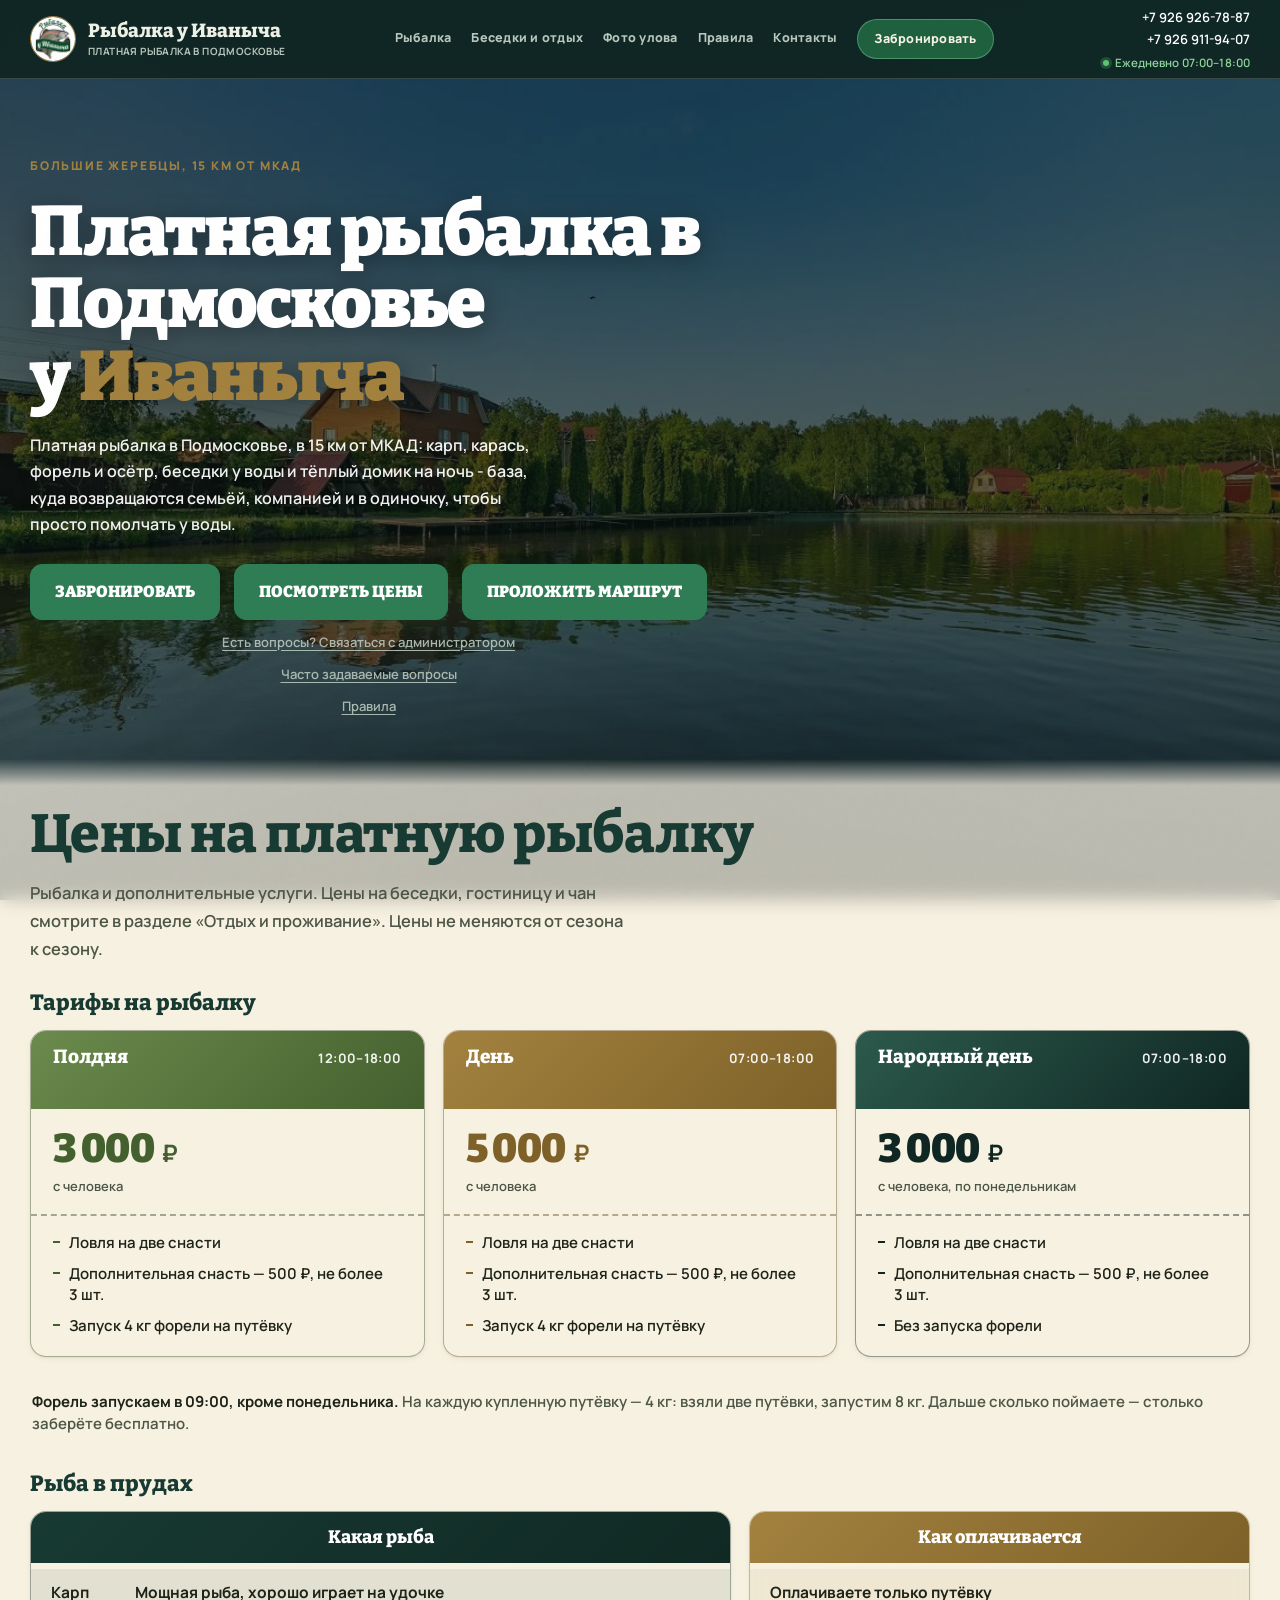
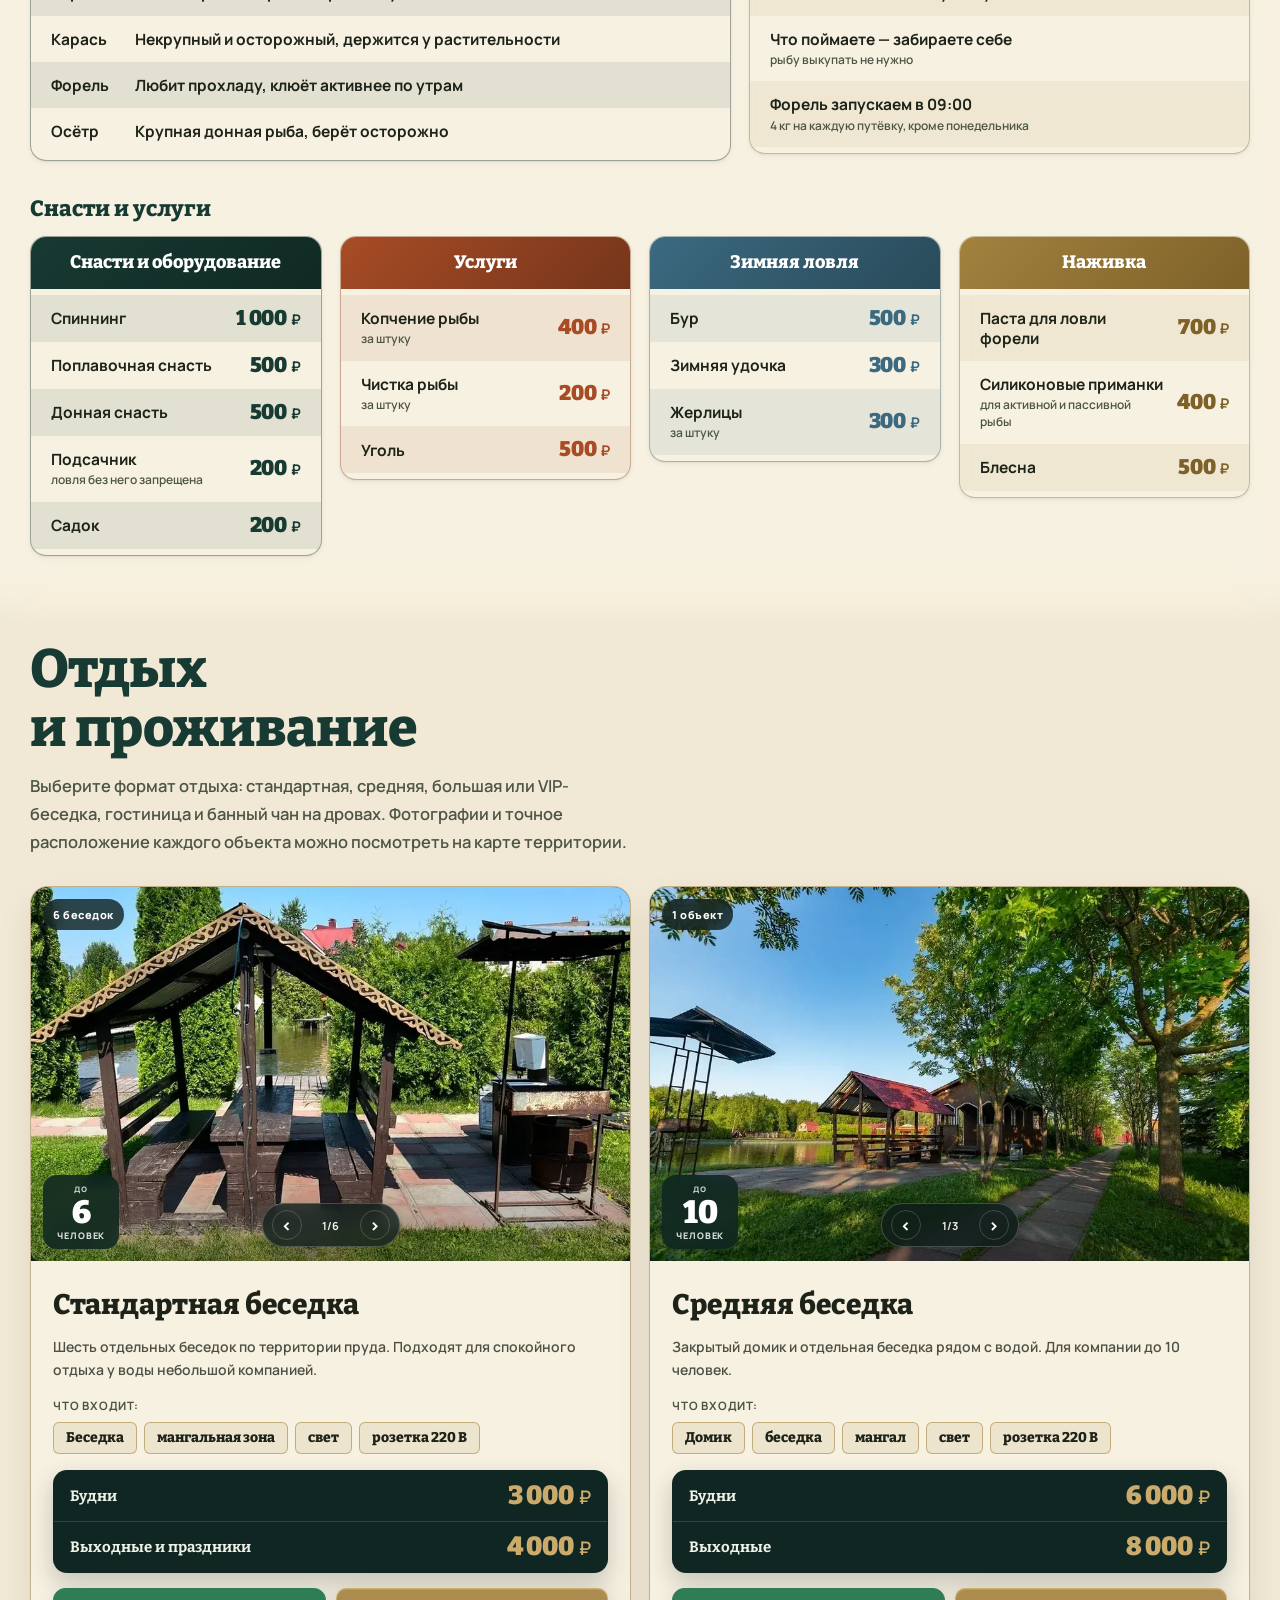
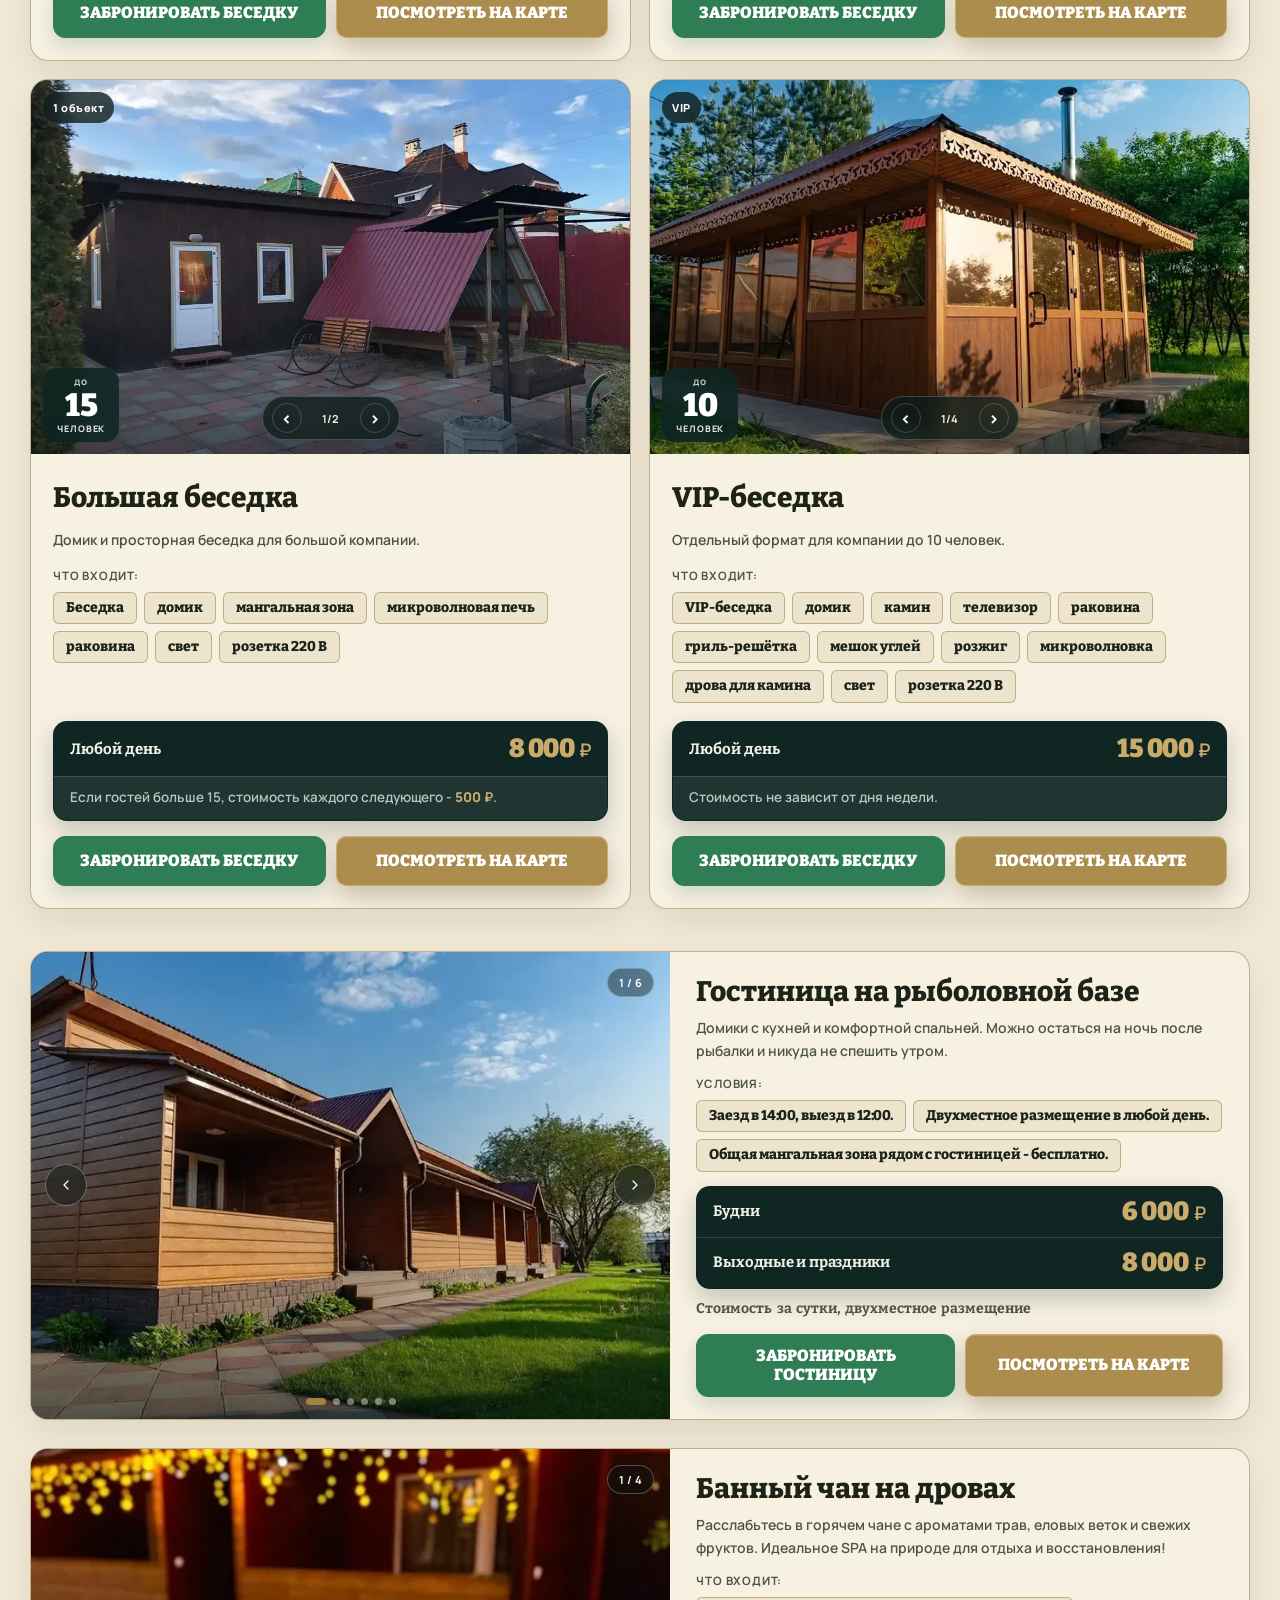
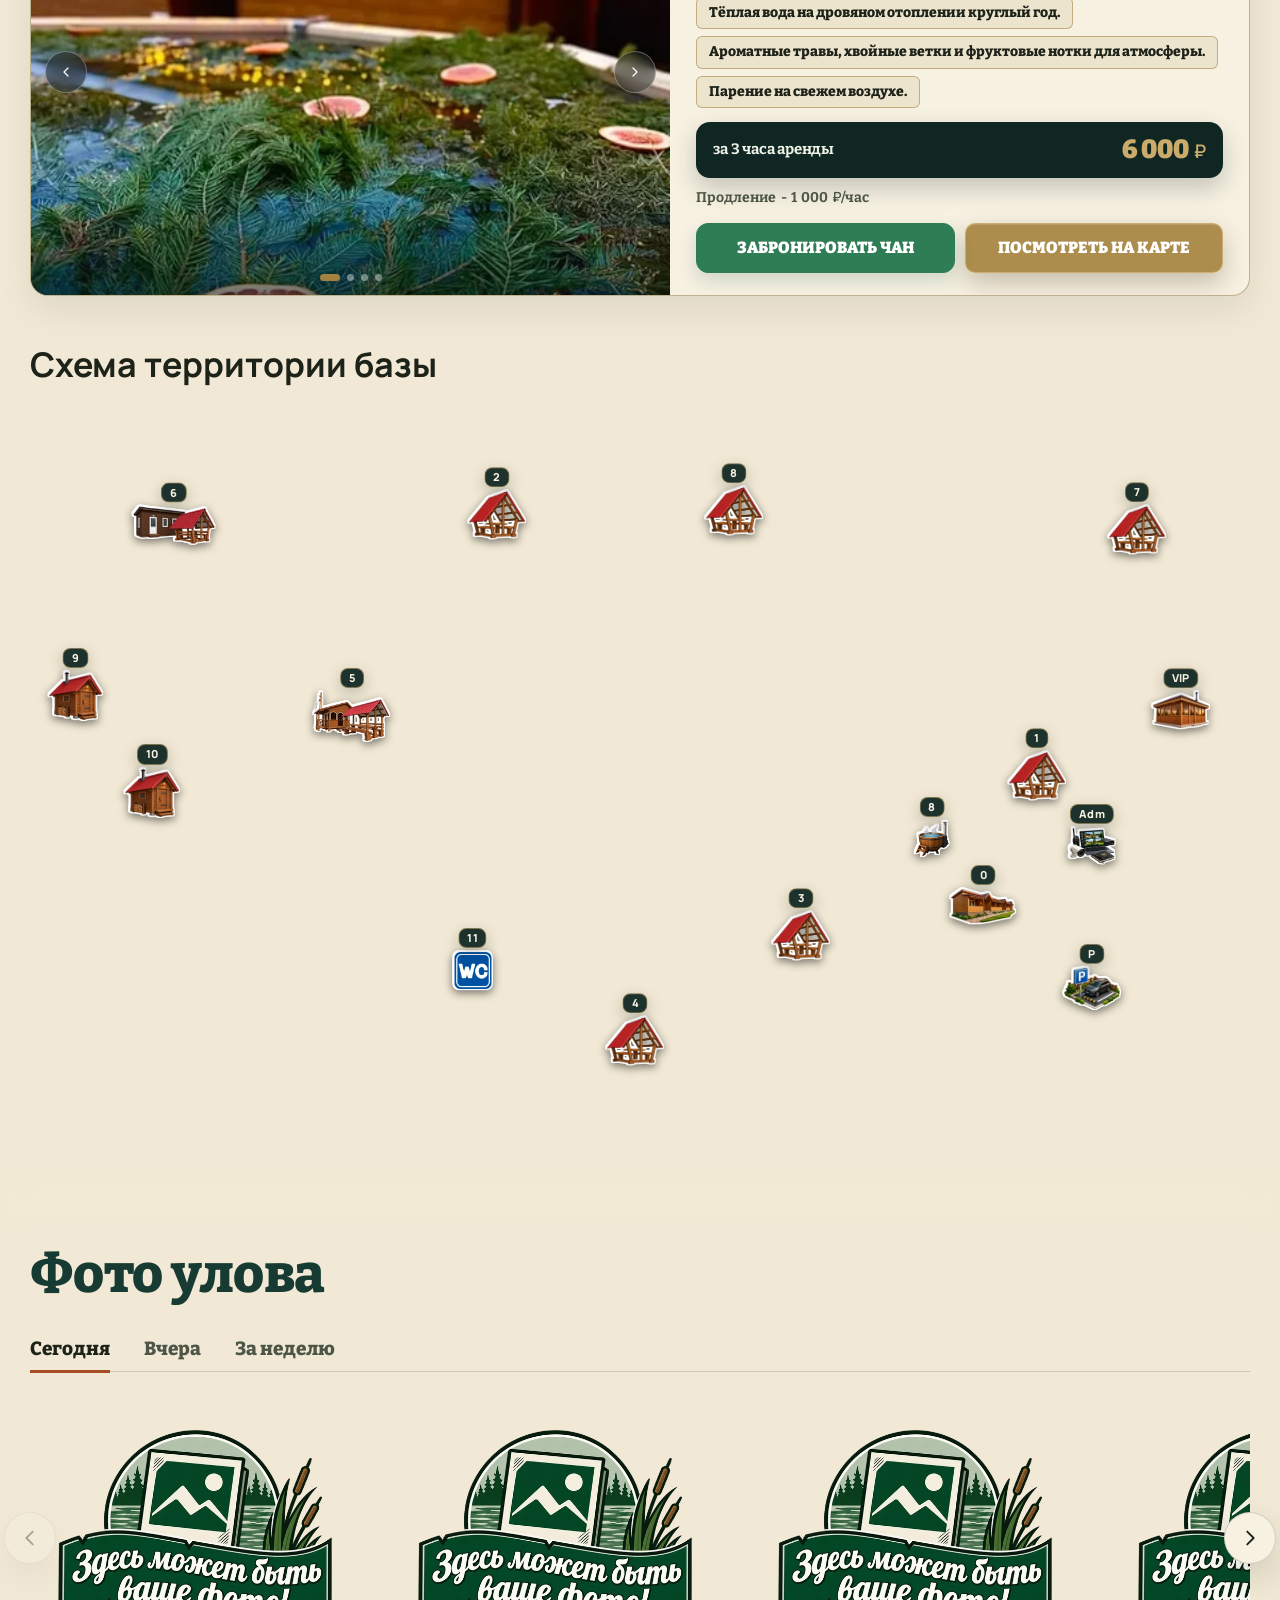
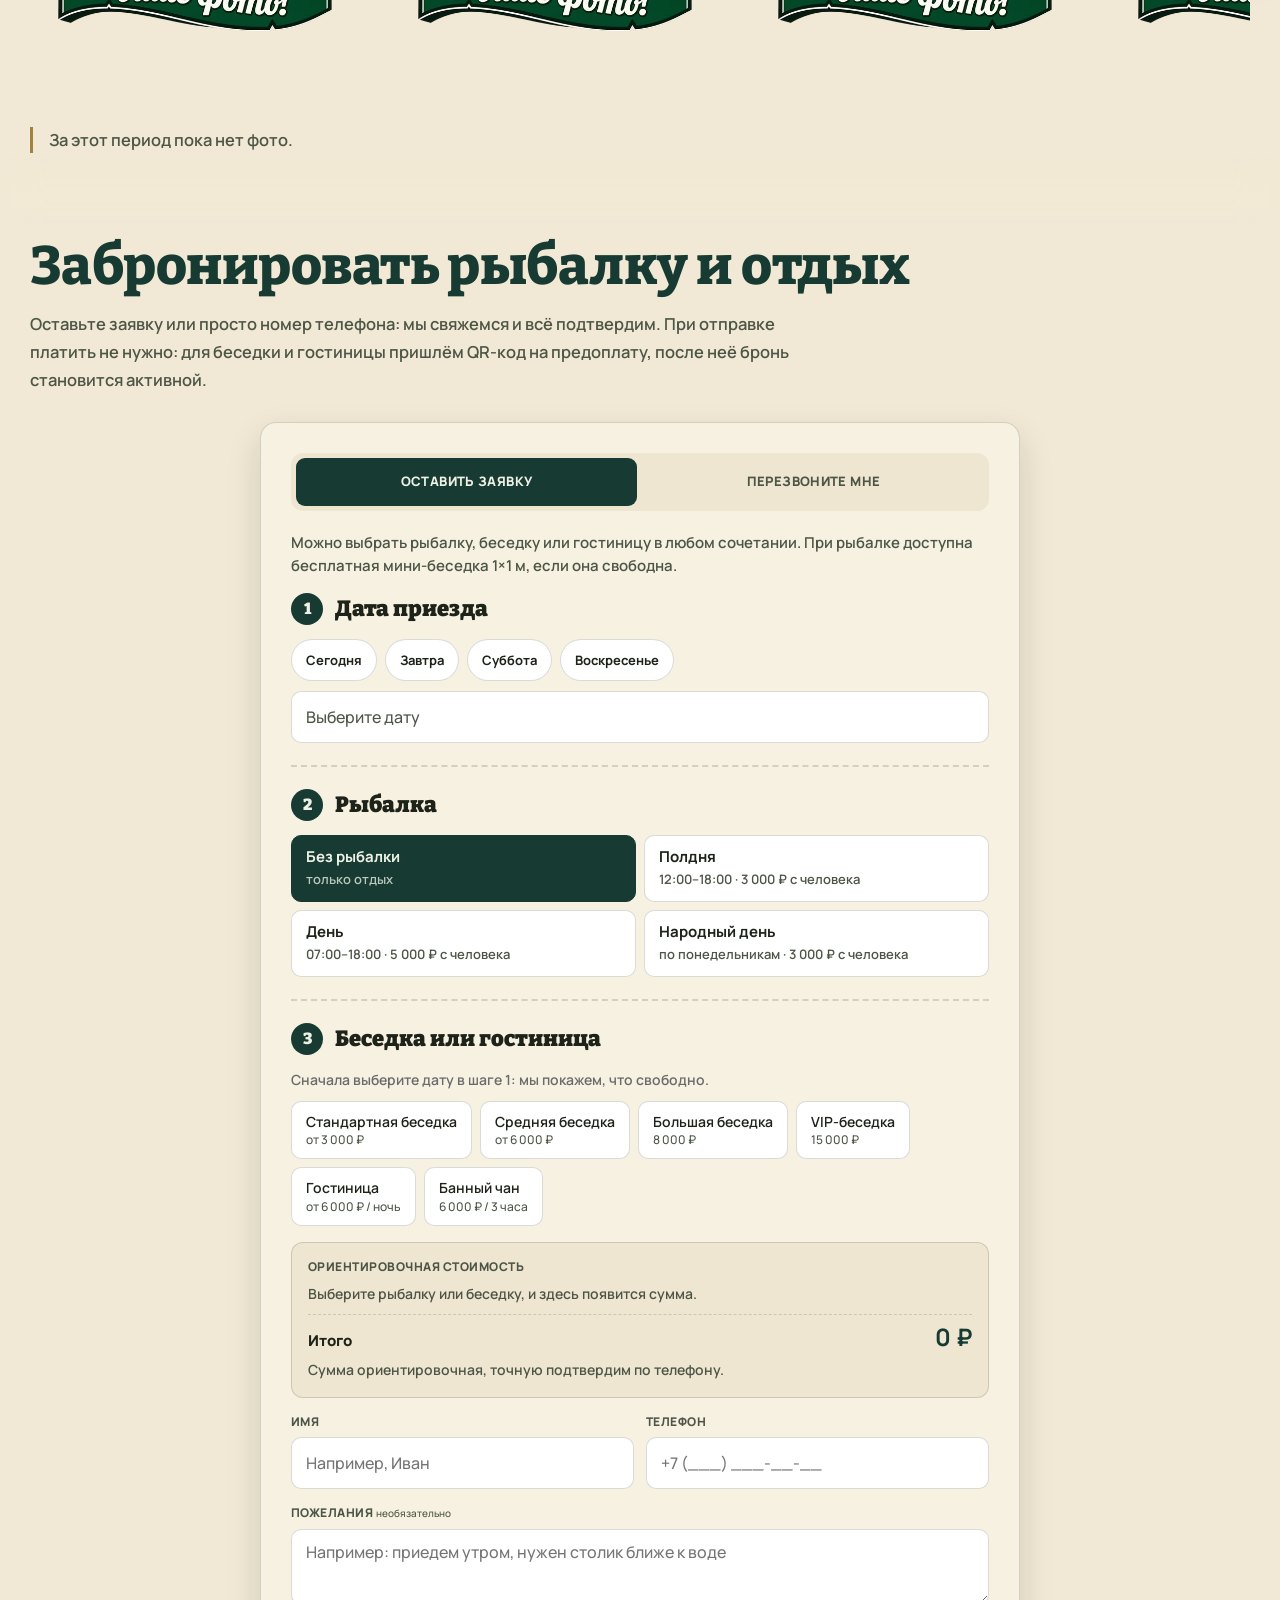
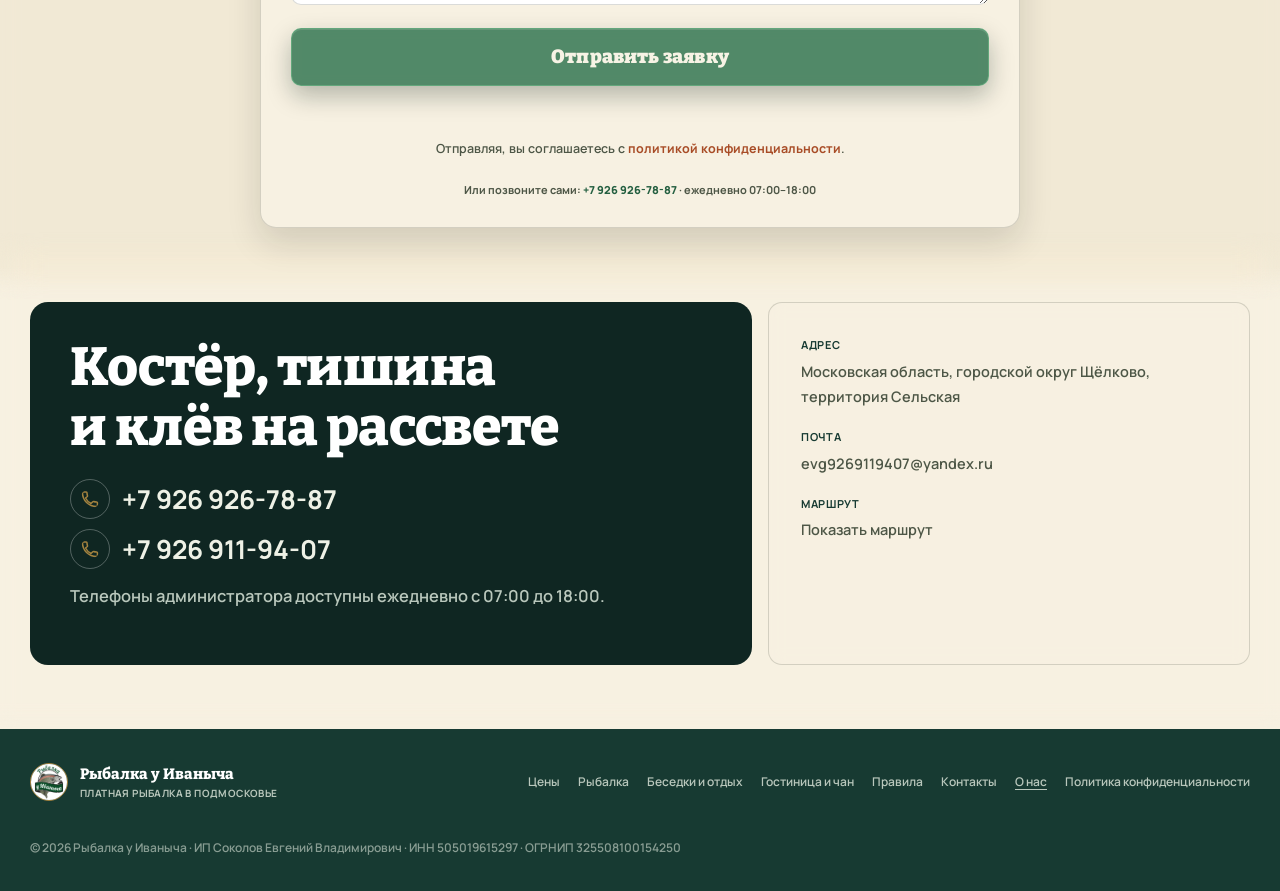
==== commit 58bb6d0c: "Add files via upload" ====
--- a/index.html
+++ b/index.html
@@ -595,7 +595,7 @@
 <div class="bw-manage" id="bfManage" hidden></div>
 <form id="bookingForm" class="bw-form" novalidate>
 <input type="text" name="_honey" tabindex="-1" autocomplete="off" class="bf-honey" aria-hidden="true">
-<p class="bw-sub bw-req">Можно снять только беседку, только порыбачить или всё вместе. Выберите, что нужно.</p>
+<p class="bw-sub bw-req">Можно выбрать рыбалку, беседку или гостиницу в любом сочетании. При рыбалке доступна бесплатная мини-беседка 1×1 м, если она свободна.</p>
 <div class="bw-req">
 <span class="bw-lbl bw-h"><i>1</i>Дата приезда</span>
 <div class="bw-quick"><button type="button" class="bw-q" data-q="today">Сегодня</button><button type="button" class="bw-q" data-q="tomorrow">Завтра</button><button type="button" class="bw-q" data-q="sat">Суббота</button><button type="button" class="bw-q" data-q="sun">Воскресенье</button></div>
@@ -604,19 +604,7 @@
 <div class="bw-cal" id="bfCal" hidden></div>
 </div>
 <div class="bw-req">
-<span class="bw-lbl bw-h bw-h--sep"><i>2</i>Беседка или гостиница</span>
-<p class="bw-pickdate" id="bfPickDate">Сначала выберите дату в шаге 1: мы покажем, что свободно.</p>
-<p class="bw-busy" id="bfBusyNote" role="alert" hidden></p>
-<div class="bw-chips" id="bfChips"><label class="bw-chip"><input type="checkbox" name="Объект" value="Стандартная беседка"><span>Стандартная беседка<b>от 3 000 ₽</b></span></label><label class="bw-chip"><input type="checkbox" name="Объект" value="Средняя беседка"><span>Средняя беседка<b>от 6 000 ₽</b></span></label><label class="bw-chip"><input type="checkbox" name="Объект" value="Большая беседка"><span>Большая беседка<b>8 000 ₽</b></span></label><label class="bw-chip"><input type="checkbox" name="Объект" value="VIP-беседка"><span>VIP-беседка<b>15 000 ₽</b></span></label><label class="bw-chip"><input type="checkbox" name="Объект" value="Гостиница"><span>Гостиница<b>от 6 000 ₽ / ночь</b></span></label><label class="bw-chip"><input type="checkbox" name="Объект" value="Банный чан"><span>Банный чан<b>6 000 ₽ / 3 часа</b></span></label></div>
-<p class="bw-info" id="bfInfo" hidden></p>
-<div class="bw-req" id="bfUnitBox" hidden><span class="bw-lbl">Какую беседку у пруда <small>место видно на карте ниже</small></span><div class="bw-chips" id="bfUnits"></div></div>
-</div>
-<div class="bw-req" id="bfGuestsBox" hidden><span class="bw-lbl">Сколько гостей</span>
-<div class="bw-step" data-for="bfGuests"><button type="button" data-step="-1" aria-label="Меньше">−</button><input class="bw-num" id="bfGuests" name="Гостей" type="number" inputmode="numeric" min="1" max="30" value="2"><button type="button" data-step="1" aria-label="Больше">+</button></div><p class="bw-info" id="bfCap" hidden></p></div>
-<div class="bw-req" id="bfNightsBox" hidden><span class="bw-lbl">Сколько ночей в гостинице</span>
-<div class="bw-step" data-for="bfNights"><button type="button" data-step="-1" aria-label="Меньше">−</button><input class="bw-num" id="bfNights" name="Ночей" type="number" inputmode="numeric" min="1" max="14" value="1"><button type="button" data-step="1" aria-label="Больше">+</button></div></div>
-<div class="bw-req">
-<span class="bw-lbl bw-h bw-h--sep"><i>3</i>Рыбалка</span>
+<span class="bw-lbl bw-h bw-h--sep"><i>2</i>Рыбалка</span>
 <div class="bw-fish"><label class="bw-card"><input type="radio" name="Рыбалка" value="Без рыбалки" data-p="0" checked><span><b>Без рыбалки</b><small>только отдых</small></span></label><label class="bw-card"><input type="radio" name="Рыбалка" value="Полдня 12:00–18:00" data-p="3000"><span><b>Полдня</b><small>12:00–18:00 · 3 000 ₽ с человека</small></span></label><label class="bw-card"><input type="radio" name="Рыбалка" value="День 07:00–18:00" data-p="5000"><span><b>День</b><small>07:00–18:00 · 5 000 ₽ с человека</small></span></label><label class="bw-card"><input type="radio" name="Рыбалка" value="Народный день 07:00–18:00 (по понедельникам)" data-p="3000"><span><b>Народный день</b><small>по понедельникам · 3 000 ₽ с человека</small></span></label></div>
 <div id="bfFishBox" hidden>
 <span class="bw-lbl" style="margin-top:14px">Сколько рыбачат <small>путёвка на каждого рыбака</small></span>
@@ -624,6 +612,18 @@
 <span class="bw-lbl" style="margin-top:14px">Снасти напрокат <small>необязательно</small></span>
 <div class="bw-chips"><label class="bw-chip"><input type="checkbox" name="Напрокат" value="Подсачник" data-p="200"><span>Подсачник<b>200 ₽</b></span></label><label class="bw-chip"><input type="checkbox" name="Напрокат" value="Садок" data-p="200"><span>Садок<b>200 ₽</b></span></label><label class="bw-chip"><input type="checkbox" name="Напрокат" value="Поплавочная снасть" data-p="500"><span>Поплавочная снасть<b>500 ₽</b></span></label><label class="bw-chip"><input type="checkbox" name="Напрокат" value="Донная снасть" data-p="500"><span>Донная снасть<b>500 ₽</b></span></label><label class="bw-chip"><input type="checkbox" name="Напрокат" value="Спиннинг" data-p="1000"><span>Спиннинг<b>1000 ₽</b></span></label></div>
 </div>
+</div>
+<div class="bw-req" id="bfGuestsBox" hidden><span class="bw-lbl">Сколько гостей</span>
+<div class="bw-step" data-for="bfGuests"><button type="button" data-step="-1" aria-label="Меньше">−</button><input class="bw-num" id="bfGuests" name="Гостей" type="number" inputmode="numeric" min="1" max="30" value="2"><button type="button" data-step="1" aria-label="Больше">+</button></div><p class="bw-info" id="bfCap" hidden></p></div>
+<div class="bw-req" id="bfNightsBox" hidden><span class="bw-lbl">Сколько ночей в гостинице</span>
+<div class="bw-step" data-for="bfNights"><button type="button" data-step="-1" aria-label="Меньше">−</button><input class="bw-num" id="bfNights" name="Ночей" type="number" inputmode="numeric" min="1" max="14" value="1"><button type="button" data-step="1" aria-label="Больше">+</button></div></div>
+<div class="bw-req">
+<span class="bw-lbl bw-h bw-h--sep"><i>3</i>Беседка или гостиница</span>
+<p class="bw-pickdate" id="bfPickDate">Сначала выберите дату в шаге 1: мы покажем, что свободно.</p>
+<p class="bw-busy" id="bfBusyNote" role="alert" hidden></p>
+<div class="bw-chips" id="bfChips"><label class="bw-chip"><input type="checkbox" name="Объект" value="Стандартная беседка"><span>Стандартная беседка<b>от 3 000 ₽</b></span></label><label class="bw-chip"><input type="checkbox" name="Объект" value="Средняя беседка"><span>Средняя беседка<b>от 6 000 ₽</b></span></label><label class="bw-chip"><input type="checkbox" name="Объект" value="Большая беседка"><span>Большая беседка<b>8 000 ₽</b></span></label><label class="bw-chip"><input type="checkbox" name="Объект" value="VIP-беседка"><span>VIP-беседка<b>15 000 ₽</b></span></label><label class="bw-chip"><input type="checkbox" name="Объект" value="Гостиница"><span>Гостиница<b>от 6 000 ₽ / ночь</b></span></label><label class="bw-chip"><input type="checkbox" name="Объект" value="Банный чан"><span>Банный чан<b>6 000 ₽ / 3 часа</b></span></label><label class="bw-chip" id="bfFreeMiniWrap" hidden><input type="checkbox" name="Объект" value="Бесплатная мини-беседка 1×1 м"><span>Мини-беседка 1×1 м<b>Бесплатно · только при рыбалке, если свободна</b></span></label></div>
+<p class="bw-info" id="bfInfo" hidden></p>
+<div class="bw-req" id="bfUnitBox" hidden><span class="bw-lbl">Какую беседку у пруда <small>место видно на карте ниже</small></span><div class="bw-chips" id="bfUnits"></div></div>
 </div>
 <p class="bw-warn" id="bfWarn" role="alert" hidden></p>
 <div class="bw-sum bw-req"><span class="bw-sum__t">Ориентировочная стоимость</span><ul id="bfLines"></ul>
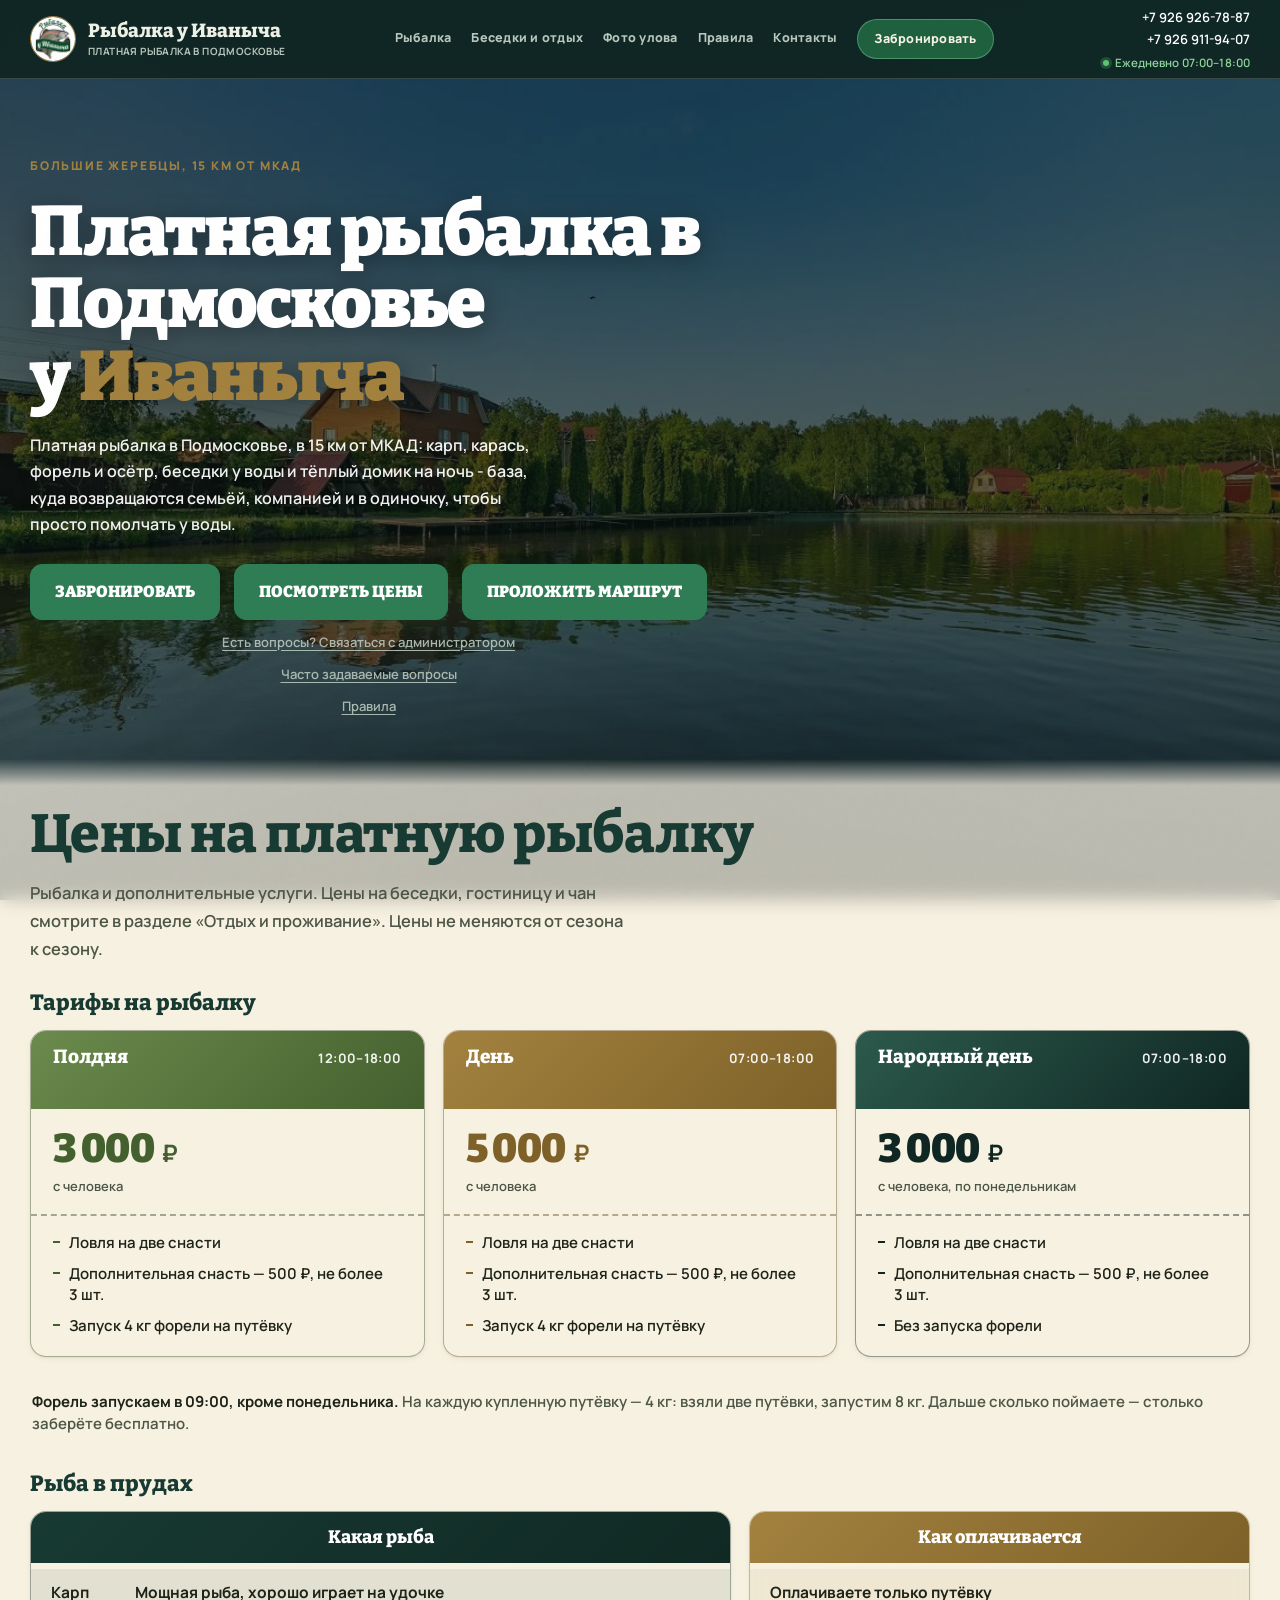
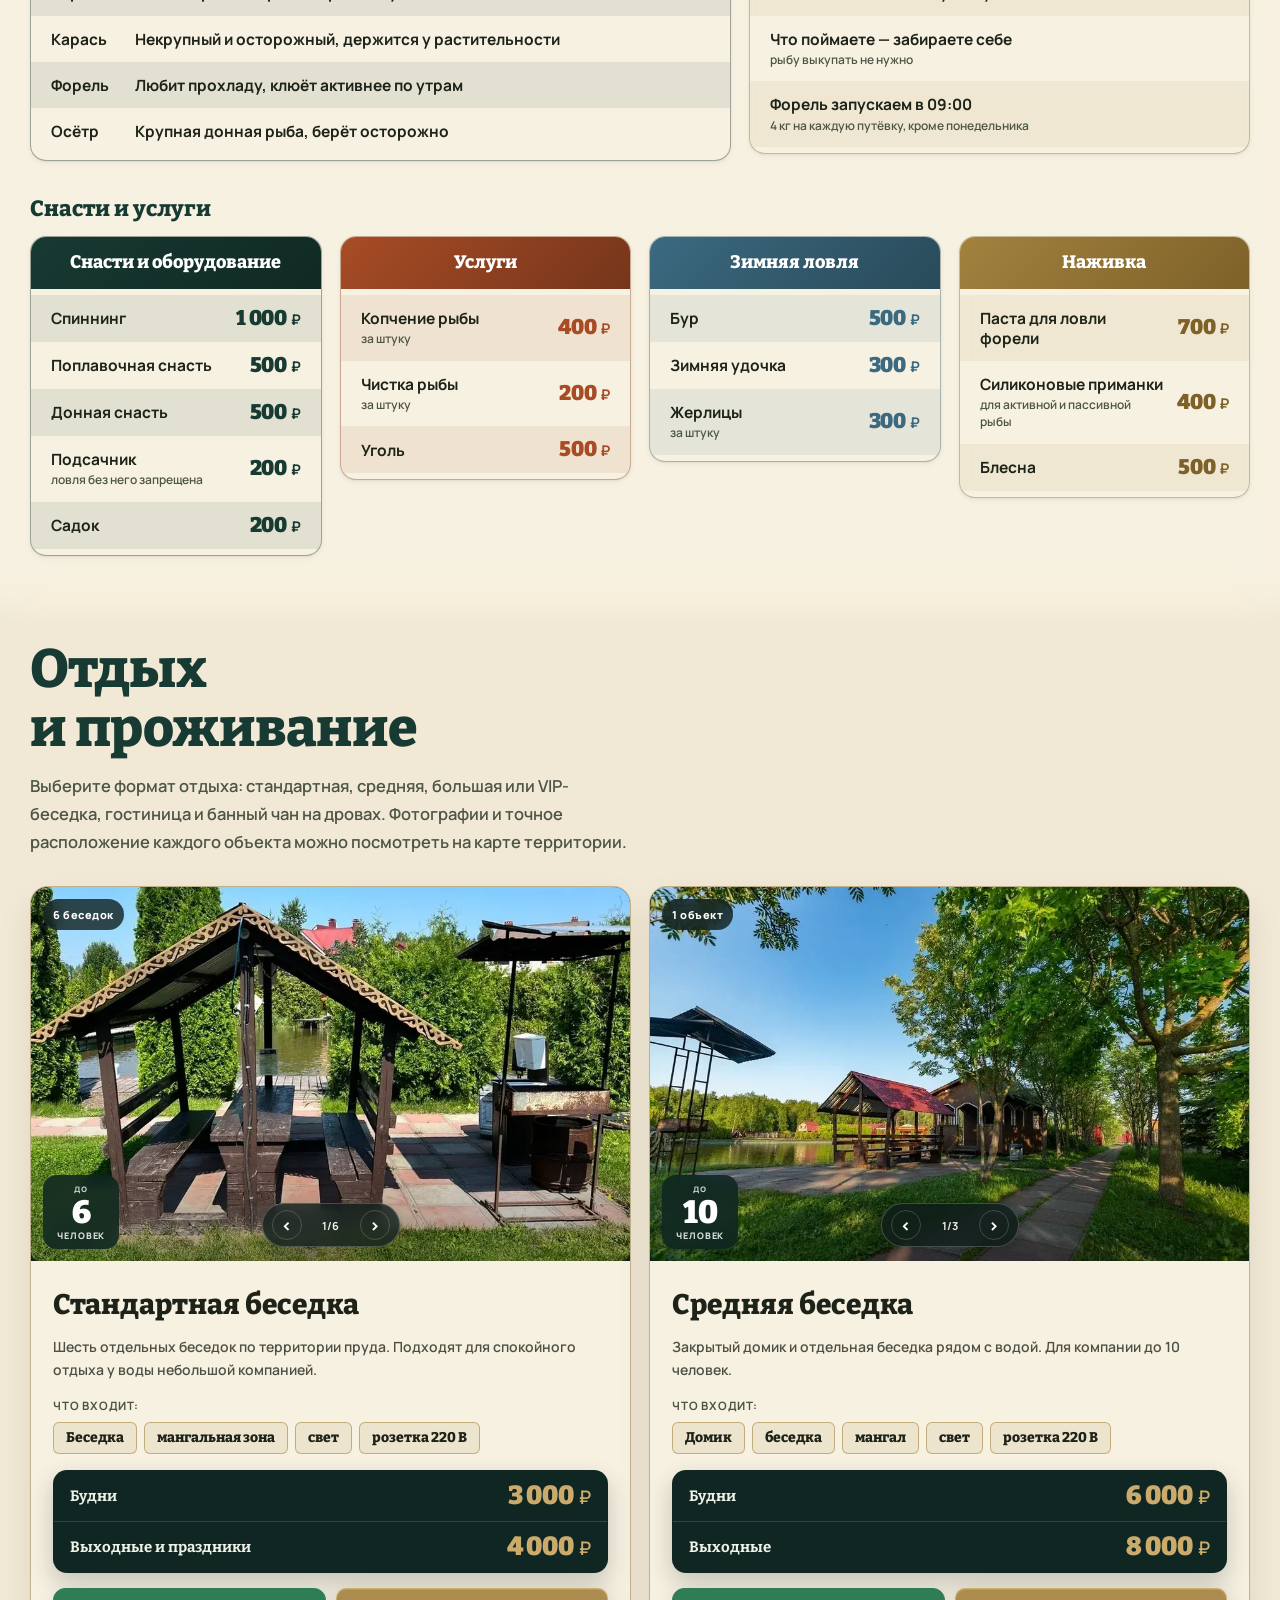
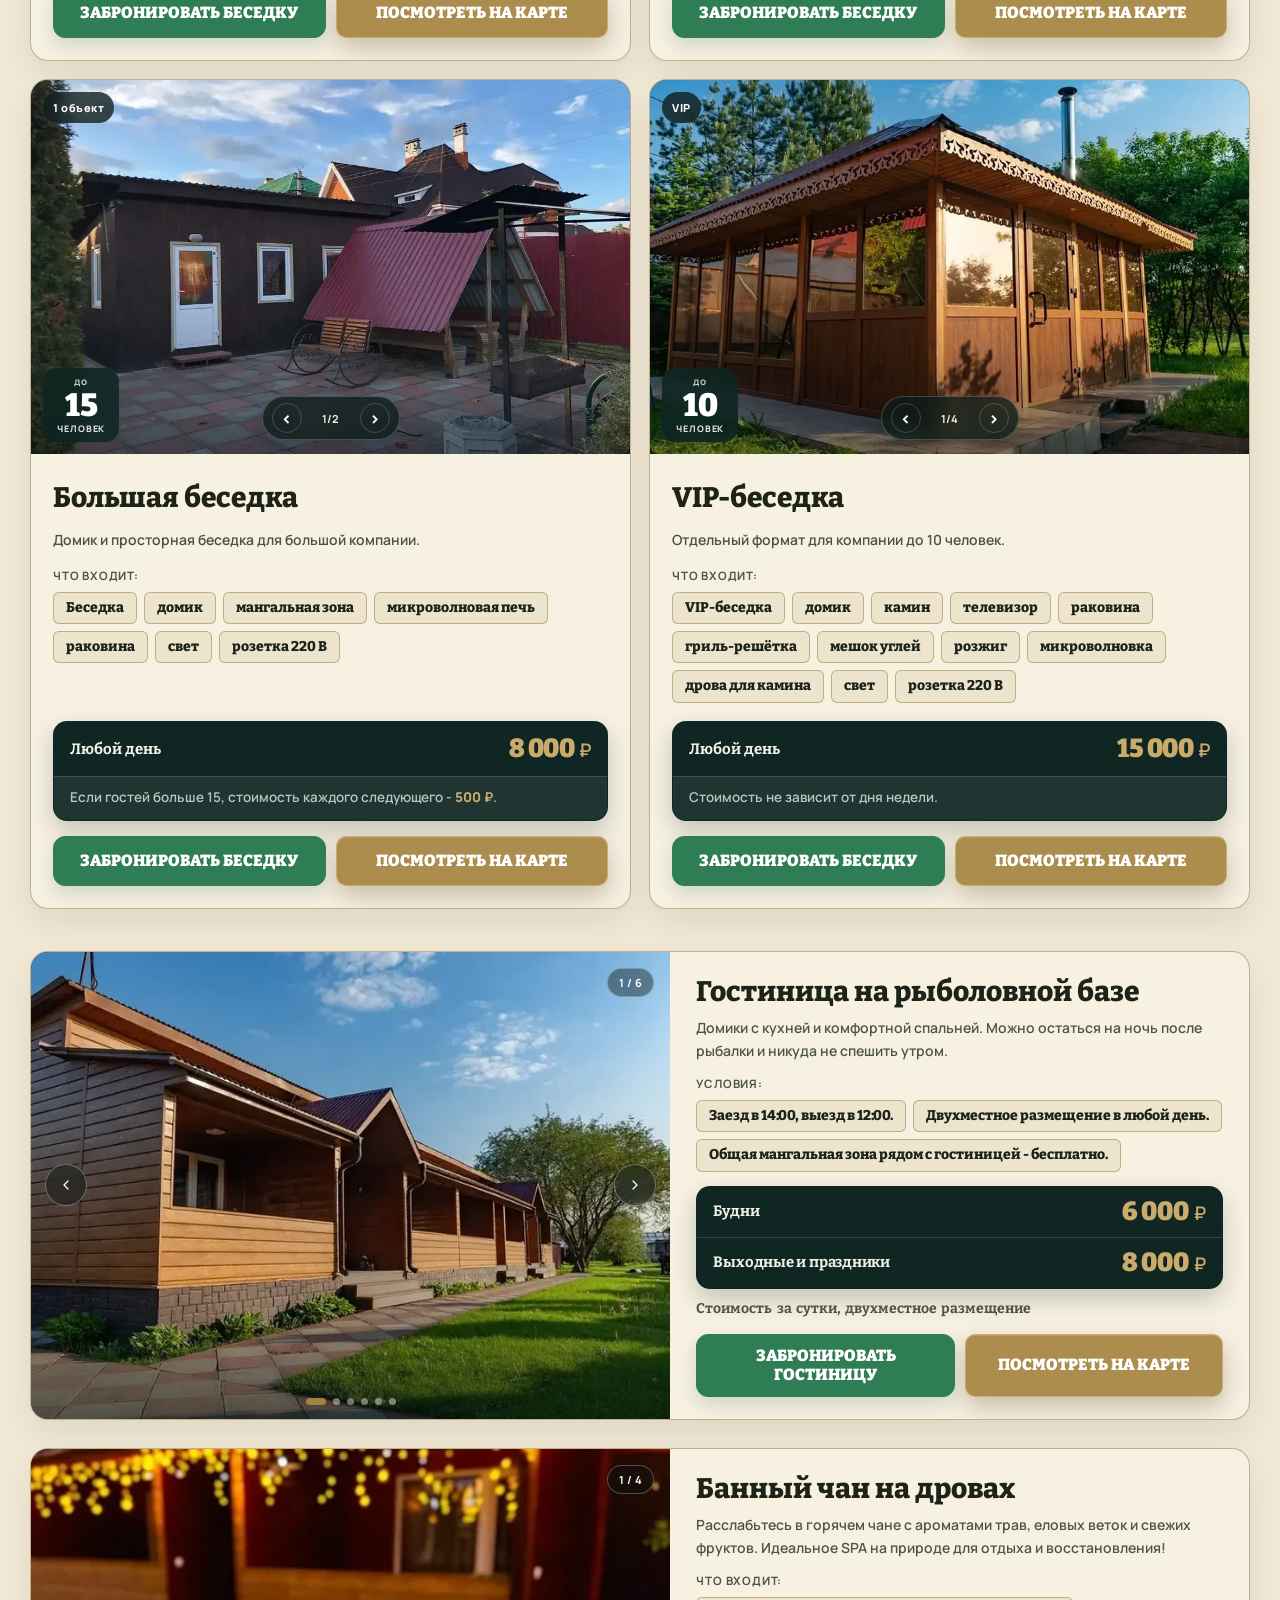
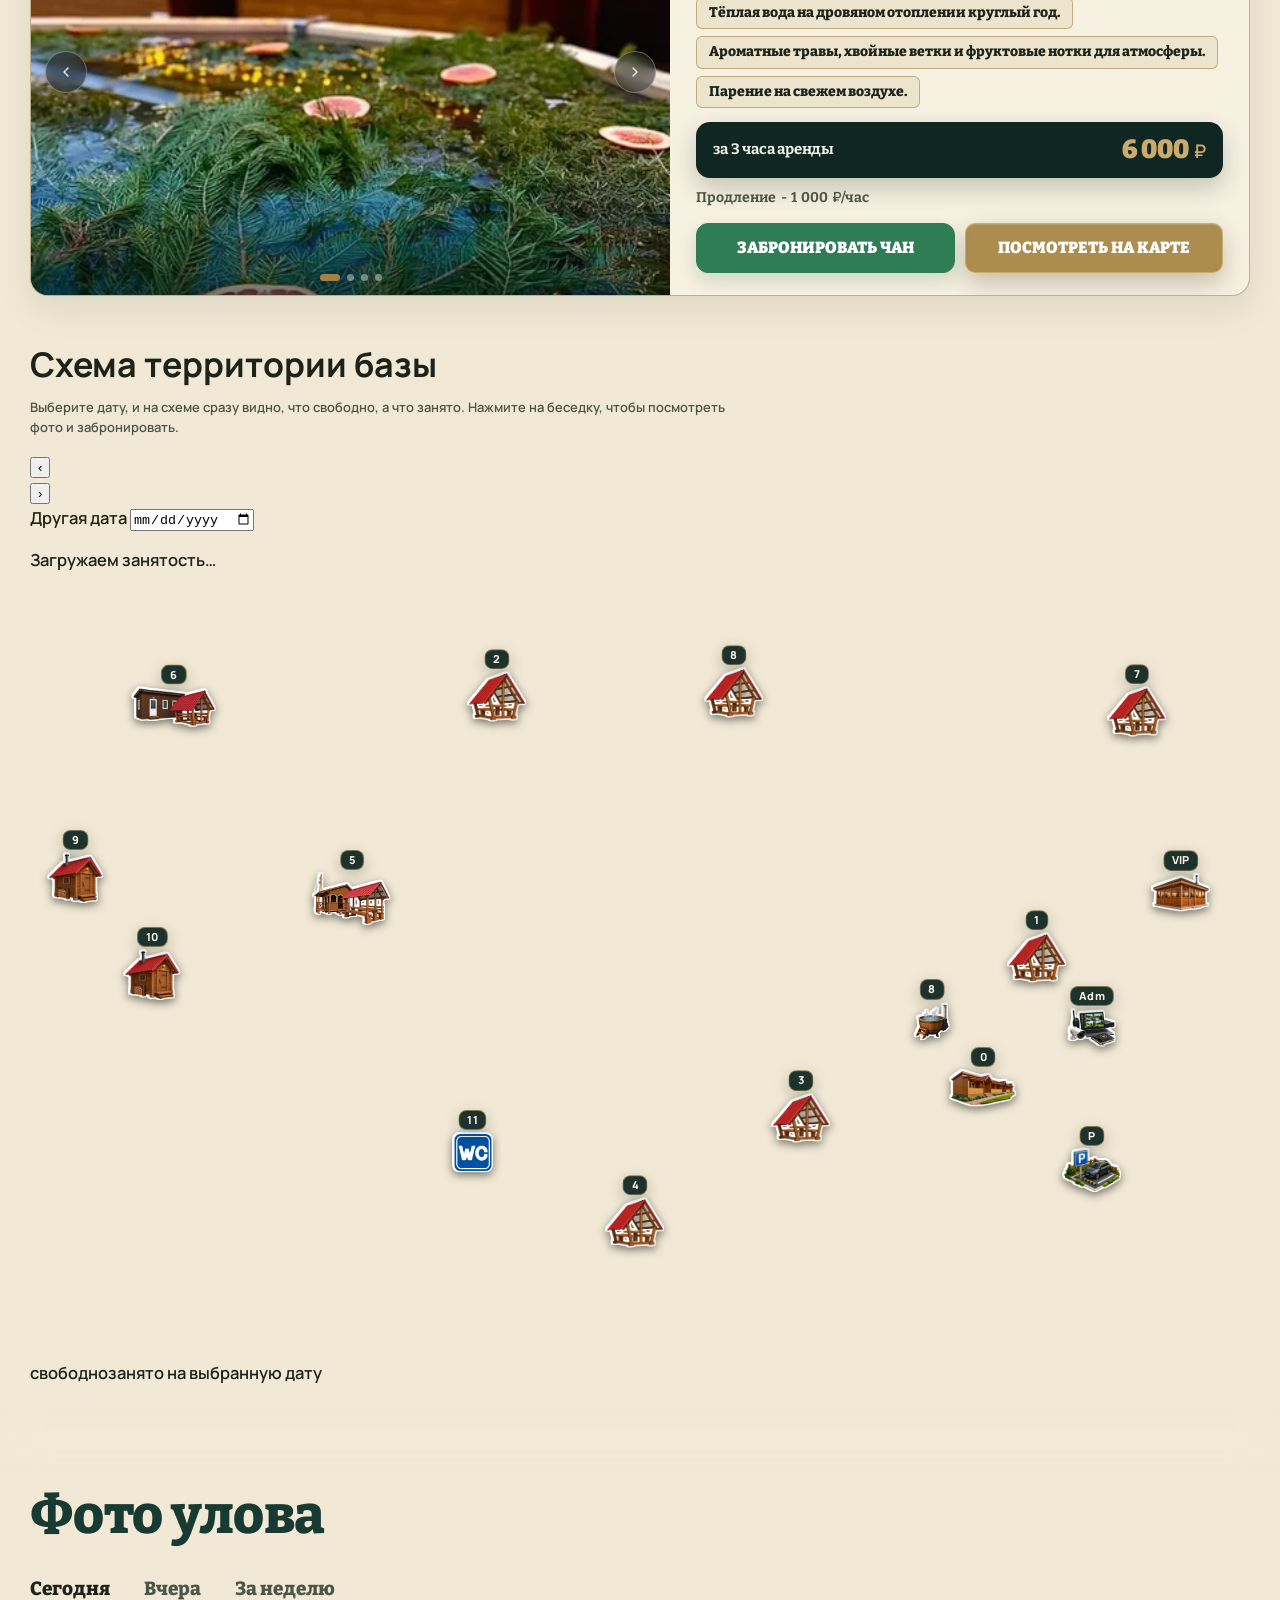
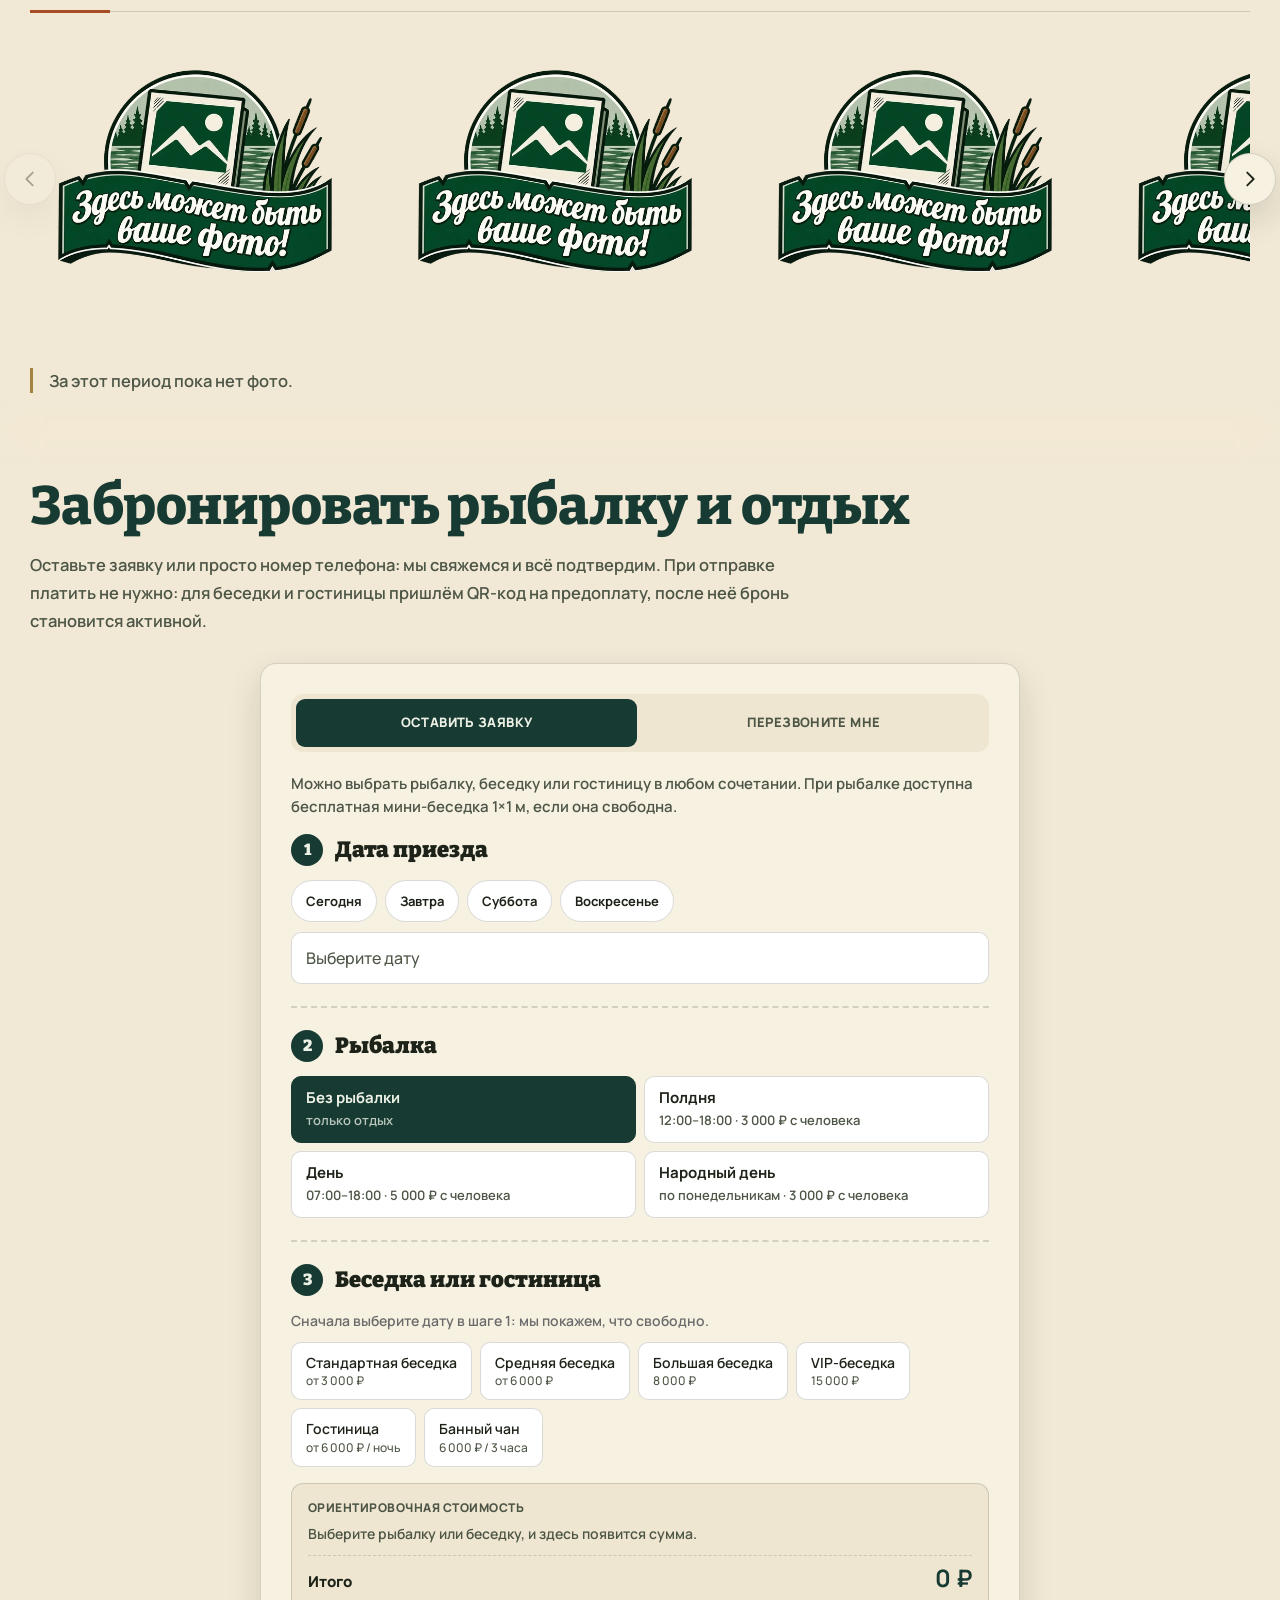
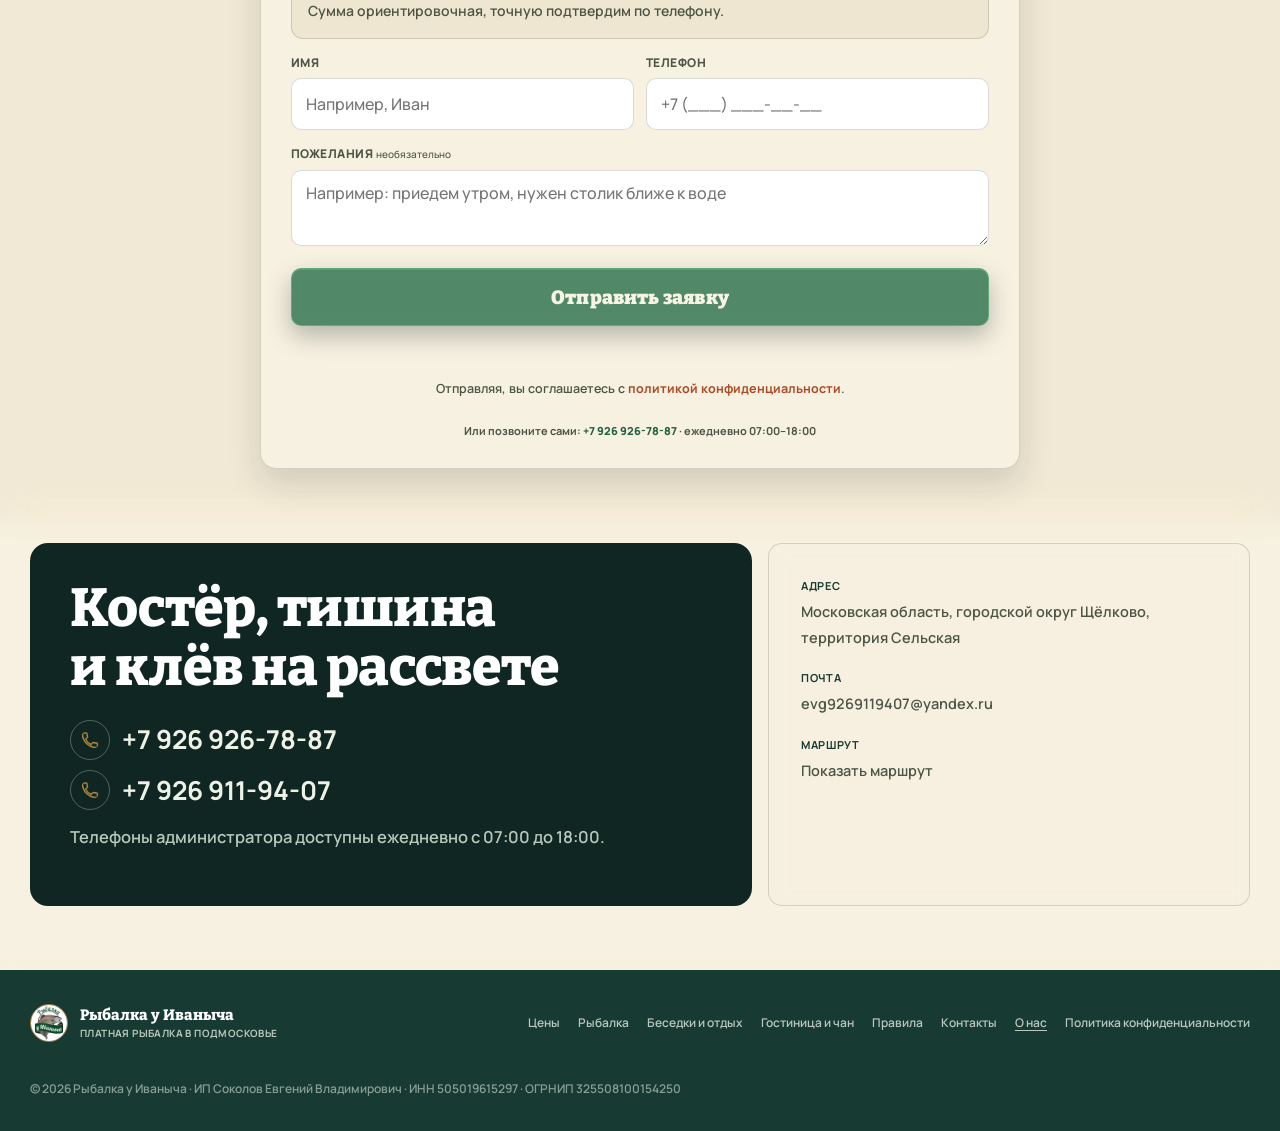
==== commit 4d15e222: "Add files via upload" ====
--- a/index.html
+++ b/index.html
@@ -141,6 +141,7 @@
 </script>
 <link rel="stylesheet" href="css/page-a.min.css?v=20261026">
 <link rel="stylesheet" href="css/styles.min.css?v=20261036">
+<link rel="stylesheet" href="css/map-booking.css?v=20261012">
   <link rel="stylesheet" href="css/seo-pages.min.css?v=20261026">
   <link rel="stylesheet" href="css/page-b.min.css?v=20261026">
 <script>
@@ -538,7 +539,15 @@
     </div>
 
     <div class="territory-map-wrap" id="territory-map">
-      <div class="map-head"><div><h3>Схема территории базы</h3></div></div>
+      <div class="map-head"><div><h3>Схема территории базы</h3><p>Выберите дату, и на схеме сразу видно, что свободно, а что занято. Нажмите на беседку, чтобы посмотреть фото и забронировать.</p></div></div>
+      <div class="map-cal" id="mapCal">
+        <div class="mc-bar">
+          <button type="button" class="mc-arrow" data-dir="-1" aria-label="Раньше">‹</button>
+          <div class="mc-strip" id="mcStrip" role="group" aria-label="Дата для схемы"></div>
+          <button type="button" class="mc-arrow" data-dir="1" aria-label="Позже">›</button>
+        </div>
+        <div class="mc-foot"><label class="mc-pick">Другая дата <input type="date" id="mcPick"></label><p class="mc-sum" id="mcSum" aria-live="polite">Загружаем занятость…</p></div>
+      </div>
       <div class="territory-map" id="territoryMap"><picture class="territory-map-picture"><source media="(max-width: 760px)" srcset="./images/map/territory-map-generated-mobile.webp"><img src="./images/map/territory-map-generated.webp" alt="Схема территории платной рыбалки у Иваныча: пруды, беседки, парковка" id="territoryMapImage" loading="lazy" decoding="async" width="1200" height="742"></picture>
         <div class="map-marker map-marker--standard" data-marker="besedka1" tabindex="0" role="button" aria-label="Беседка 1" style="left:82.51%;top:51.92%;--s:1;--sm:1.65;"><div class="map-pin"><img src="./images/map-icons/1.webp" width="128" height="107" alt="" loading="lazy" decoding="async"></div><div class="map-label">1</div></div>
         <div class="map-marker map-marker--standard" data-marker="besedka2" tabindex="0" role="button" aria-label="Беседка 7" style="left:90.72%;top:19.32%;--s:1;--sm:1.65;"><div class="map-pin"><img src="./images/map-icons/2.webp" width="128" height="107" alt="" loading="lazy" decoding="async"></div><div class="map-label">7</div></div>
@@ -557,6 +566,7 @@
         <div class="map-marker map-marker--facility" data-marker="parking" tabindex="0" role="button" aria-label="Парковка" style="left:87.02%;top:79.77%;--s:1;--sm:1.65;"><div class="map-pin"><img src="./images/map-icons/15.webp" width="128" height="112" alt="" loading="lazy" decoding="async"></div><div class="map-label">P</div></div>
         <div class="map-marker map-marker--custom" data-marker="admin" tabindex="0" role="button" aria-label="Администрация" style="left:87.05%;top:60.61%;--s:0.8;--sm:1.2;"><div class="map-pin"><img src="./images/map-icons/16.webp" width="128" height="103" alt="" loading="lazy" decoding="async"></div><div class="map-label">Adm</div></div>
       </div>
+      <p class="map-key" id="mapKey"><span class="k k--free">свободно</span><span class="k k--busy">занято на выбранную дату</span></p>
     </div>
   </div></section>
   <section class="section section--alt" id="catch">
@@ -920,7 +930,7 @@
 
 
 
-  <script src="js/main.js?v=20261030" defer></script>
+  <script src="js/main.js?v=20261031" defer></script>
   <script src="js/catch.js?v=20261026" defer></script>
 </body></html>
 
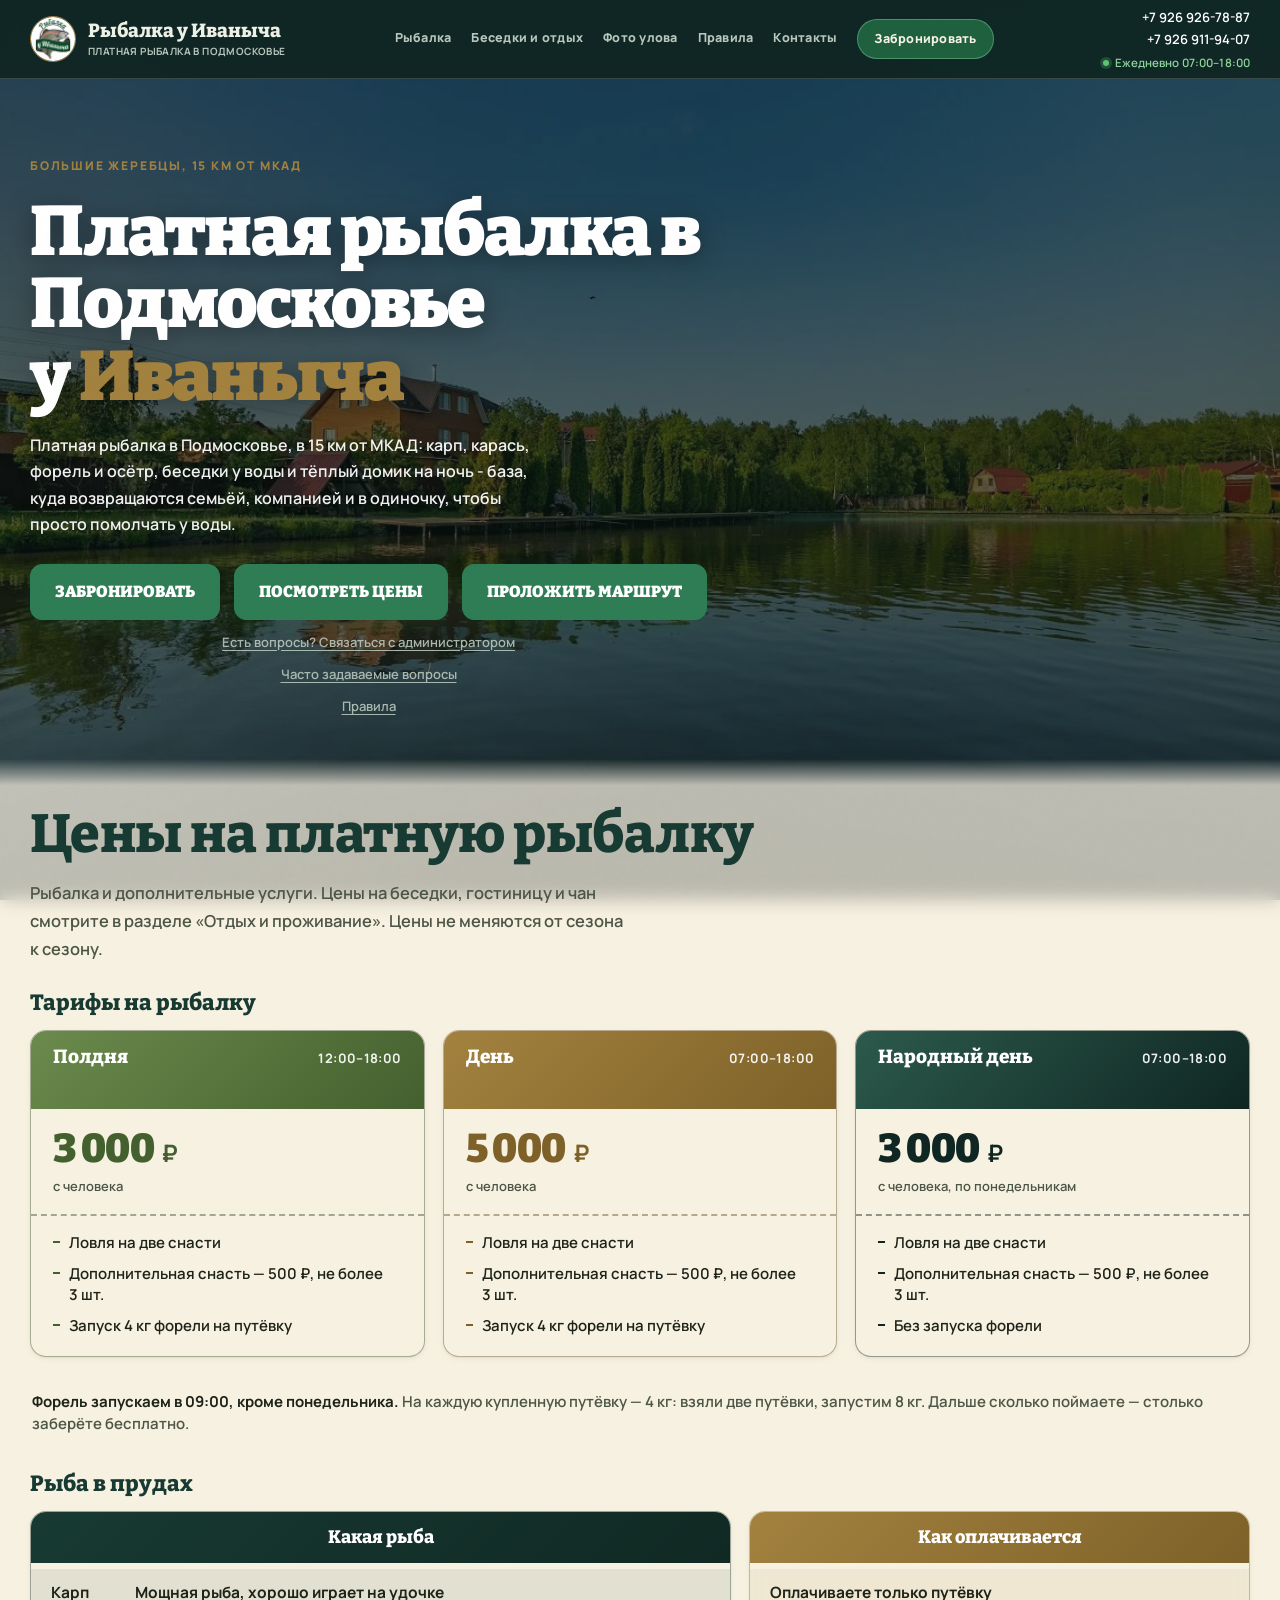
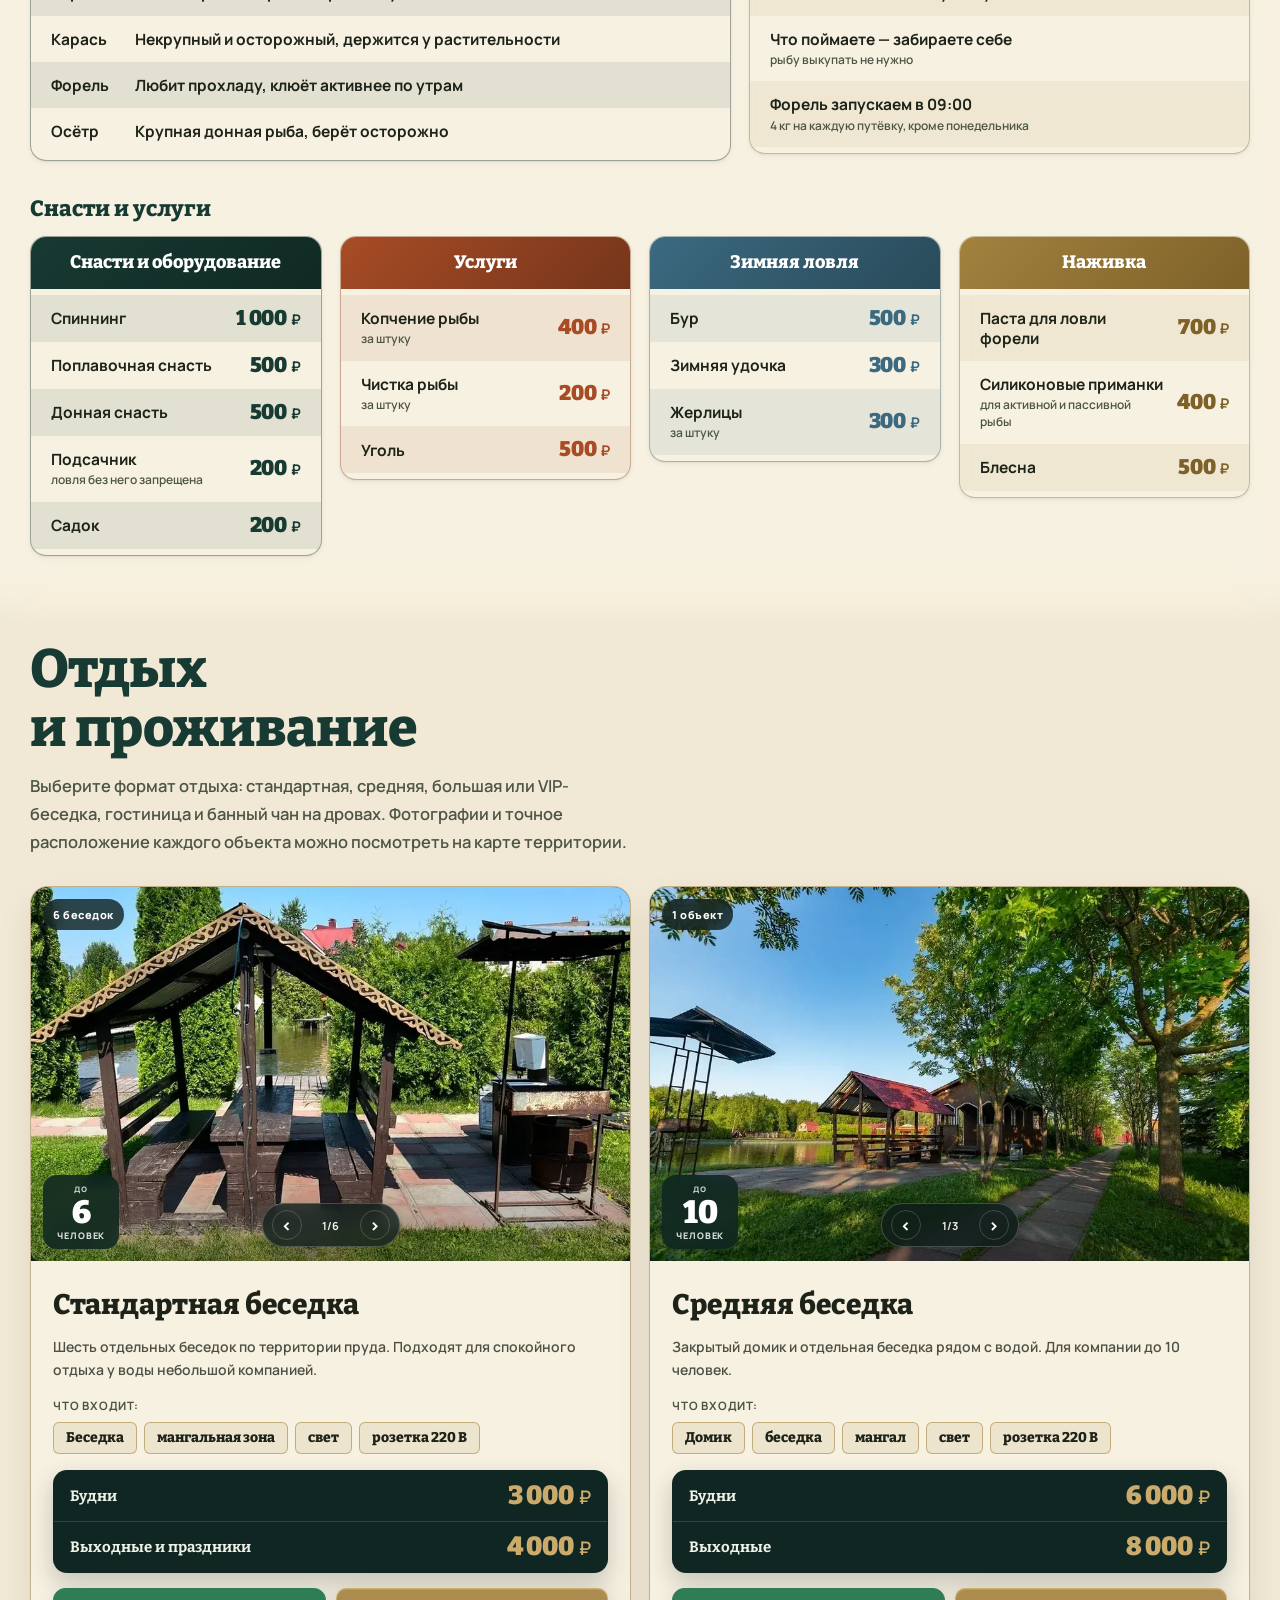
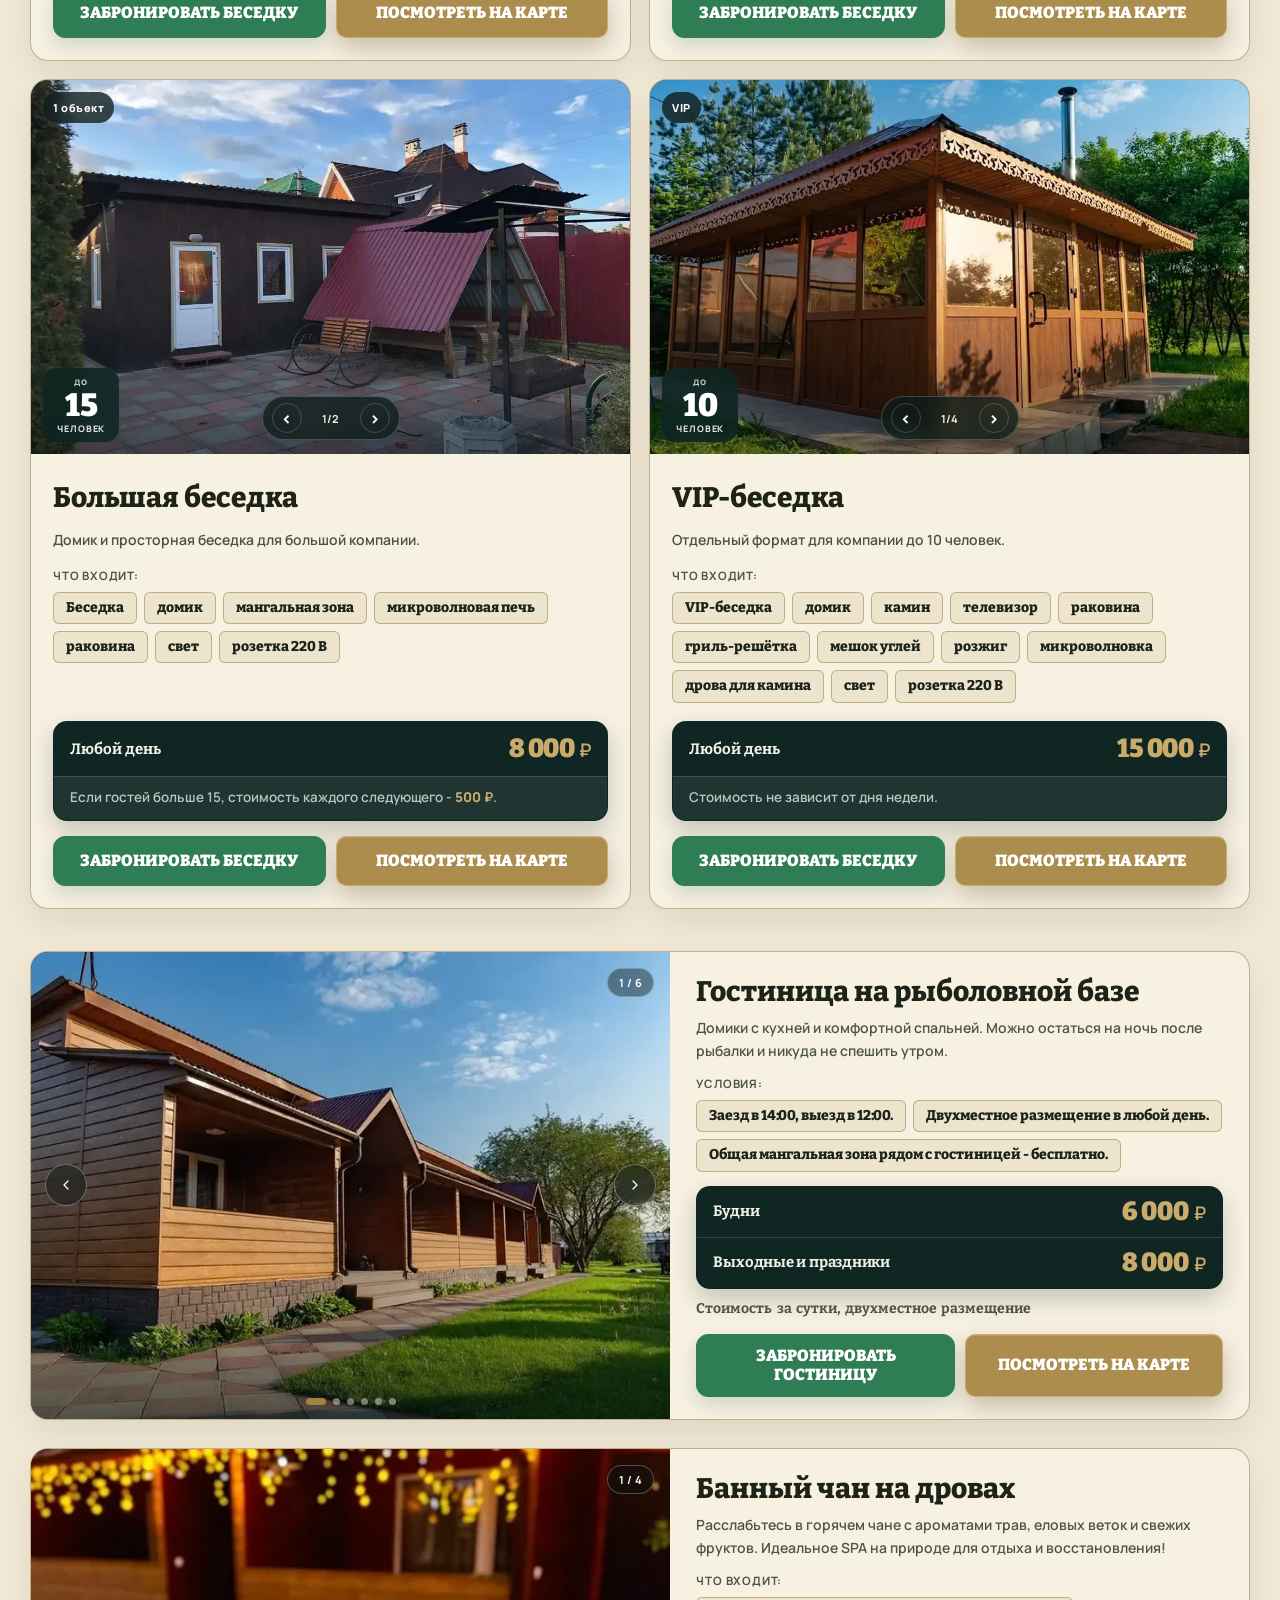
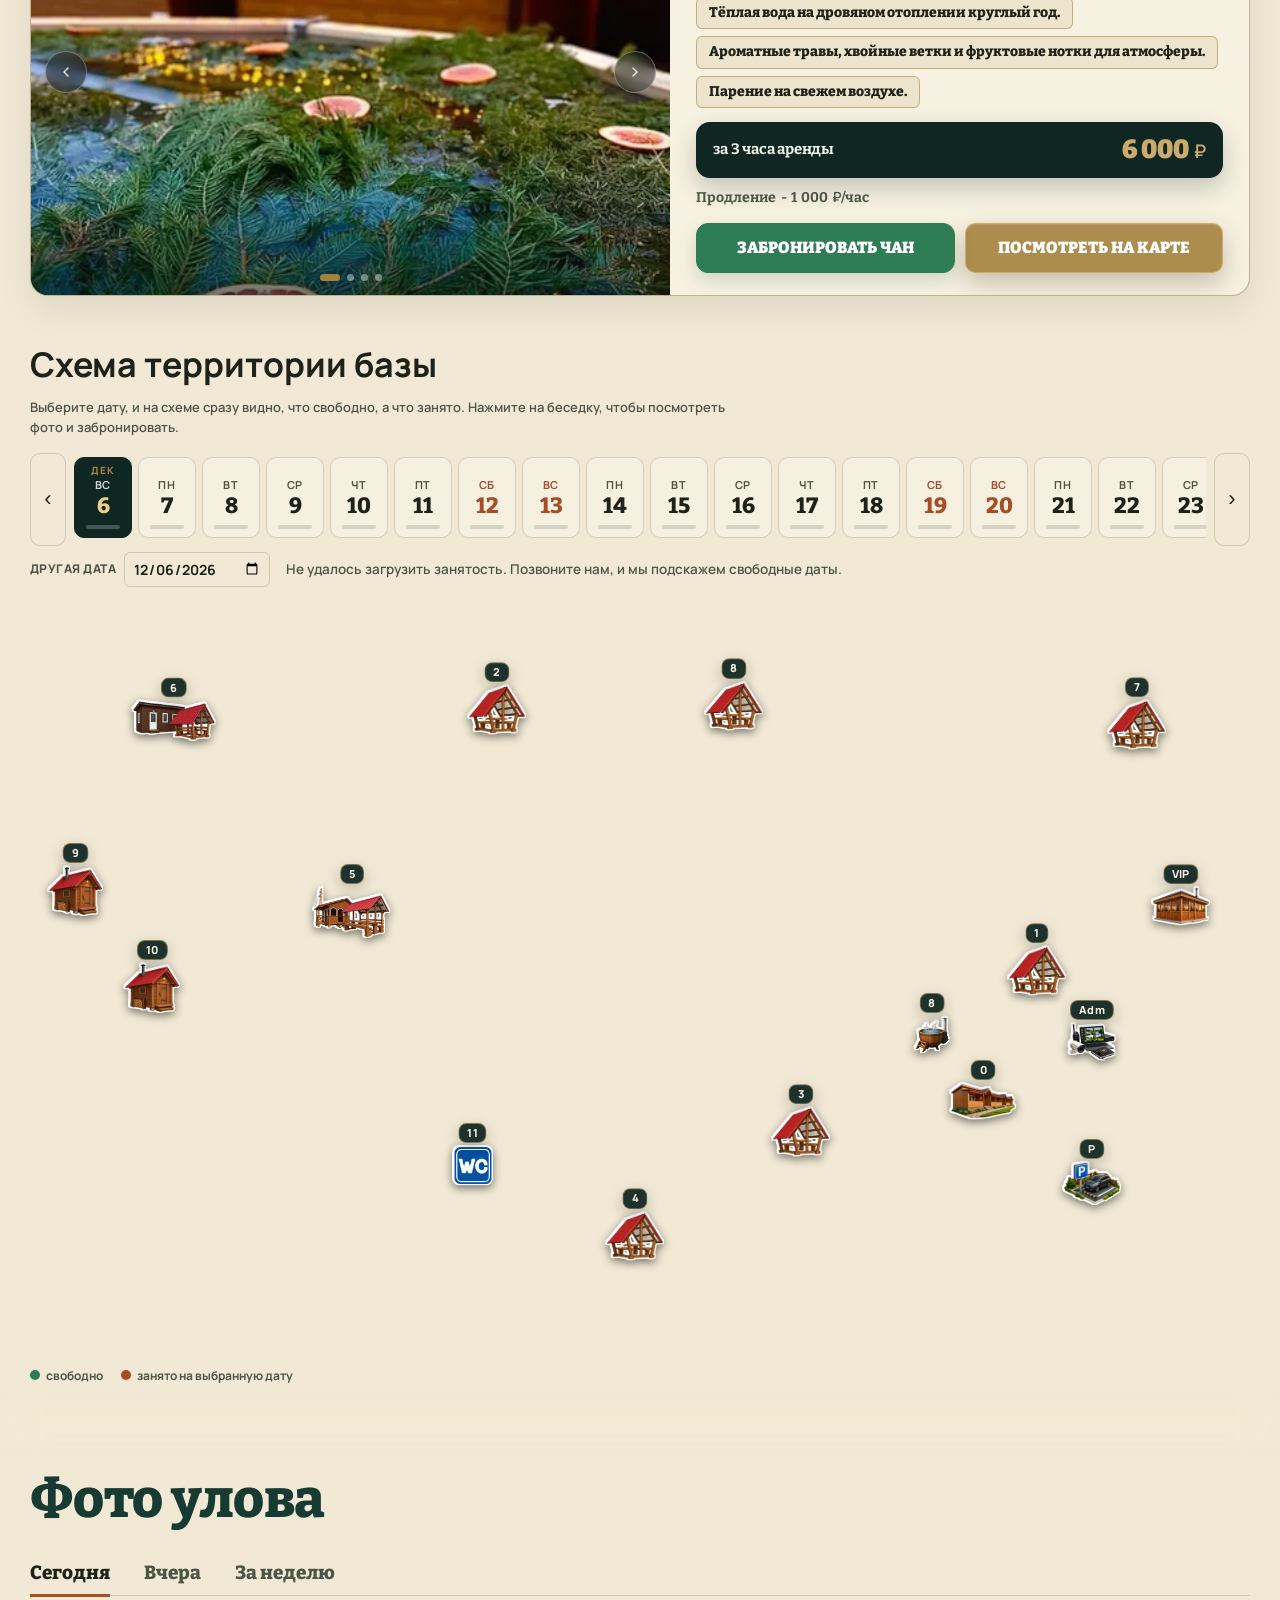
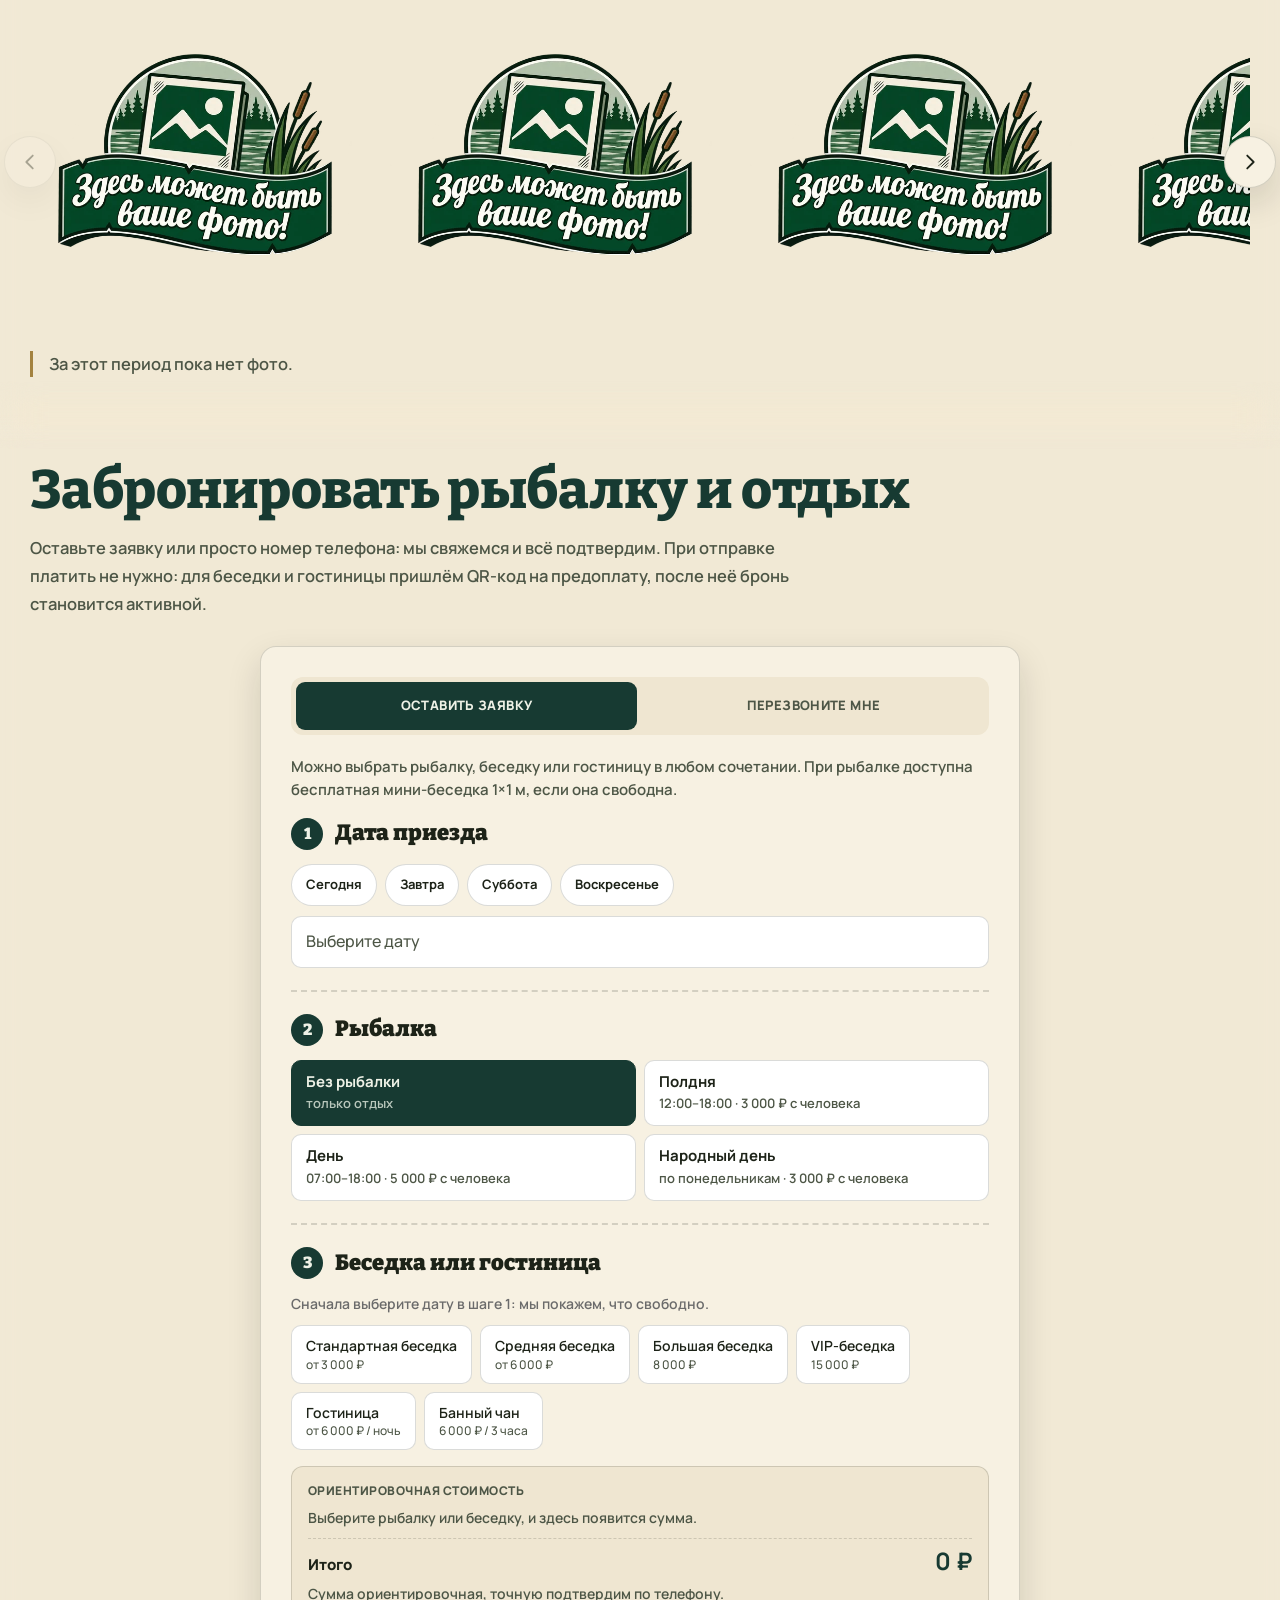
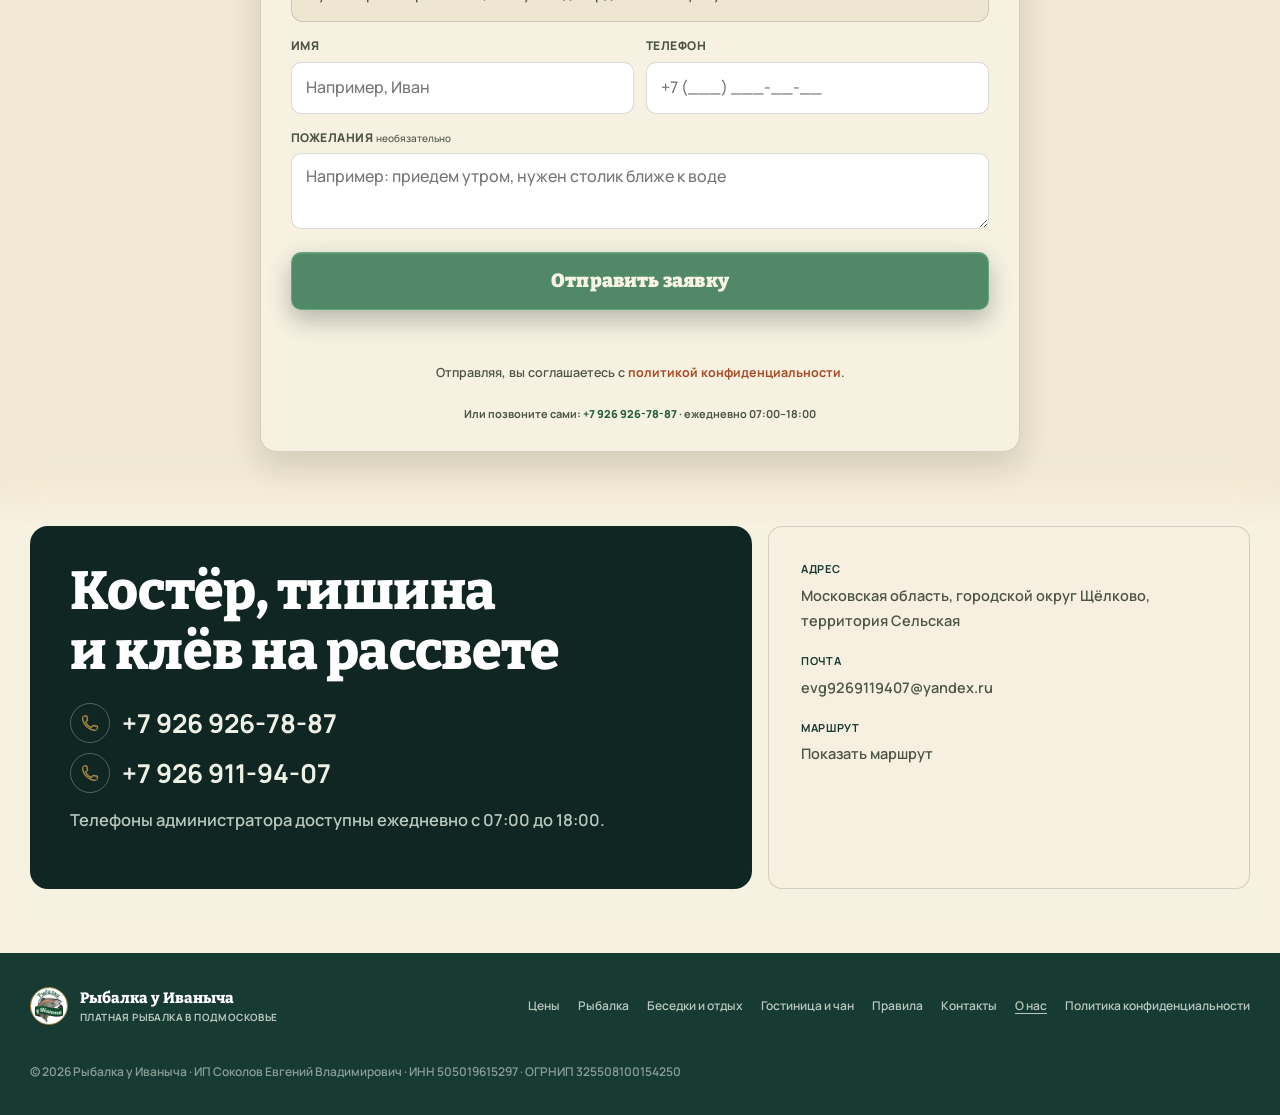
==== commit b43aae0b: "Add files via upload" ====
--- a/index.html
+++ b/index.html
@@ -616,17 +616,7 @@
 <div class="bw-req">
 <span class="bw-lbl bw-h bw-h--sep"><i>2</i>Рыбалка</span>
 <div class="bw-fish"><label class="bw-card"><input type="radio" name="Рыбалка" value="Без рыбалки" data-p="0" checked><span><b>Без рыбалки</b><small>только отдых</small></span></label><label class="bw-card"><input type="radio" name="Рыбалка" value="Полдня 12:00–18:00" data-p="3000"><span><b>Полдня</b><small>12:00–18:00 · 3 000 ₽ с человека</small></span></label><label class="bw-card"><input type="radio" name="Рыбалка" value="День 07:00–18:00" data-p="5000"><span><b>День</b><small>07:00–18:00 · 5 000 ₽ с человека</small></span></label><label class="bw-card"><input type="radio" name="Рыбалка" value="Народный день 07:00–18:00 (по понедельникам)" data-p="3000"><span><b>Народный день</b><small>по понедельникам · 3 000 ₽ с человека</small></span></label></div>
-<div id="bfFishBox" hidden>
-<span class="bw-lbl" style="margin-top:14px">Сколько рыбачат <small>путёвка на каждого рыбака</small></span>
-<div class="bw-step" data-for="bfFishers"><button type="button" data-step="-1" aria-label="Меньше">−</button><input class="bw-num" id="bfFishers" name="Рыбачат" type="number" inputmode="numeric" min="1" max="30" value="2"><button type="button" data-step="1" aria-label="Больше">+</button></div>
-<span class="bw-lbl" style="margin-top:14px">Снасти напрокат <small>необязательно</small></span>
-<div class="bw-chips"><label class="bw-chip"><input type="checkbox" name="Напрокат" value="Подсачник" data-p="200"><span>Подсачник<b>200 ₽</b></span></label><label class="bw-chip"><input type="checkbox" name="Напрокат" value="Садок" data-p="200"><span>Садок<b>200 ₽</b></span></label><label class="bw-chip"><input type="checkbox" name="Напрокат" value="Поплавочная снасть" data-p="500"><span>Поплавочная снасть<b>500 ₽</b></span></label><label class="bw-chip"><input type="checkbox" name="Напрокат" value="Донная снасть" data-p="500"><span>Донная снасть<b>500 ₽</b></span></label><label class="bw-chip"><input type="checkbox" name="Напрокат" value="Спиннинг" data-p="1000"><span>Спиннинг<b>1000 ₽</b></span></label></div>
-</div>
-</div>
-<div class="bw-req" id="bfGuestsBox" hidden><span class="bw-lbl">Сколько гостей</span>
-<div class="bw-step" data-for="bfGuests"><button type="button" data-step="-1" aria-label="Меньше">−</button><input class="bw-num" id="bfGuests" name="Гостей" type="number" inputmode="numeric" min="1" max="30" value="2"><button type="button" data-step="1" aria-label="Больше">+</button></div><p class="bw-info" id="bfCap" hidden></p></div>
-<div class="bw-req" id="bfNightsBox" hidden><span class="bw-lbl">Сколько ночей в гостинице</span>
-<div class="bw-step" data-for="bfNights"><button type="button" data-step="-1" aria-label="Меньше">−</button><input class="bw-num" id="bfNights" name="Ночей" type="number" inputmode="numeric" min="1" max="14" value="1"><button type="button" data-step="1" aria-label="Больше">+</button></div></div>
+</div>
 <div class="bw-req">
 <span class="bw-lbl bw-h bw-h--sep"><i>3</i>Беседка или гостиница</span>
 <p class="bw-pickdate" id="bfPickDate">Сначала выберите дату в шаге 1: мы покажем, что свободно.</p>
@@ -634,6 +624,16 @@
 <div class="bw-chips" id="bfChips"><label class="bw-chip"><input type="checkbox" name="Объект" value="Стандартная беседка"><span>Стандартная беседка<b>от 3 000 ₽</b></span></label><label class="bw-chip"><input type="checkbox" name="Объект" value="Средняя беседка"><span>Средняя беседка<b>от 6 000 ₽</b></span></label><label class="bw-chip"><input type="checkbox" name="Объект" value="Большая беседка"><span>Большая беседка<b>8 000 ₽</b></span></label><label class="bw-chip"><input type="checkbox" name="Объект" value="VIP-беседка"><span>VIP-беседка<b>15 000 ₽</b></span></label><label class="bw-chip"><input type="checkbox" name="Объект" value="Гостиница"><span>Гостиница<b>от 6 000 ₽ / ночь</b></span></label><label class="bw-chip"><input type="checkbox" name="Объект" value="Банный чан"><span>Банный чан<b>6 000 ₽ / 3 часа</b></span></label><label class="bw-chip" id="bfFreeMiniWrap" hidden><input type="checkbox" name="Объект" value="Бесплатная мини-беседка 1×1 м"><span>Мини-беседка 1×1 м<b>Бесплатно · только при рыбалке, если свободна</b></span></label></div>
 <p class="bw-info" id="bfInfo" hidden></p>
 <div class="bw-req" id="bfUnitBox" hidden><span class="bw-lbl">Какую беседку у пруда <small>место видно на карте ниже</small></span><div class="bw-chips" id="bfUnits"></div></div>
+</div>
+<div class="bw-req" id="bfGuestsBox" hidden><span class="bw-lbl">Сколько гостей всего</span>
+<div class="bw-step" data-for="bfGuests"><button type="button" data-step="-1" aria-label="Меньше">−</button><input class="bw-num" id="bfGuests" name="Гостей" type="number" inputmode="numeric" min="1" max="30" value="2"><button type="button" data-step="1" aria-label="Больше">+</button></div><p class="bw-info" id="bfCap" hidden></p></div>
+<div class="bw-req" id="bfNightsBox" hidden><span class="bw-lbl">Сколько ночей в гостинице</span>
+<div class="bw-step" data-for="bfNights"><button type="button" data-step="-1" aria-label="Меньше">−</button><input class="bw-num" id="bfNights" name="Ночей" type="number" inputmode="numeric" min="1" max="14" value="1"><button type="button" data-step="1" aria-label="Больше">+</button></div></div>
+<div id="bfFishBox" class="bw-req" hidden>
+<span class="bw-lbl">Сколько из них будут рыбачить <small>путёвка на каждого рыбака</small></span>
+<div class="bw-step" data-for="bfFishers"><button type="button" data-step="-1" aria-label="Меньше">−</button><input class="bw-num" id="bfFishers" name="Рыбачат" type="number" inputmode="numeric" min="1" max="30" value="2"><button type="button" data-step="1" aria-label="Больше">+</button></div>
+<span class="bw-lbl" style="margin-top:14px">Снасти напрокат <small>необязательно</small></span>
+<div class="bw-chips"><label class="bw-chip"><input type="checkbox" name="Напрокат" value="Подсачник" data-p="200"><span>Подсачник<b>200 ₽</b></span></label><label class="bw-chip"><input type="checkbox" name="Напрокат" value="Садок" data-p="200"><span>Садок<b>200 ₽</b></span></label><label class="bw-chip"><input type="checkbox" name="Напрокат" value="Поплавочная снасть" data-p="500"><span>Поплавочная снасть<b>500 ₽</b></span></label><label class="bw-chip"><input type="checkbox" name="Напрокат" value="Донная снасть" data-p="500"><span>Донная снасть<b>500 ₽</b></span></label><label class="bw-chip"><input type="checkbox" name="Напрокат" value="Спиннинг" data-p="1000"><span>Спиннинг<b>1000 ₽</b></span></label></div>
 </div>
 <p class="bw-warn" id="bfWarn" role="alert" hidden></p>
 <div class="bw-sum bw-req"><span class="bw-sum__t">Ориентировочная стоимость</span><ul id="bfLines"></ul>
--- a/css/map-booking.css
+++ b/css/map-booking.css
@@ -0,0 +1,43 @@
+/* Схема территории: выбор даты, занято/свободно, бронь с карты */
+.map-cal{margin:0 0 16px}
+.mc-bar{display:flex;align-items:stretch;gap:8px}
+.mc-strip{position:relative;display:flex;gap:6px;flex:1;min-width:0;overflow-x:auto;scroll-snap-type:x proximity;padding:4px 2px 8px;scrollbar-width:thin;-webkit-overflow-scrolling:touch}
+.mc-d{flex:0 0 58px;scroll-snap-align:start;display:flex;flex-direction:column;align-items:center;gap:1px;padding:5px 0 8px;border:1px solid var(--border);border-radius:10px;background:color-mix(in srgb,var(--bg) 90%,transparent);color:var(--fg);font:inherit;cursor:pointer;transition:background .15s,border-color .15s}
+.mc-d:hover{border-color:var(--brass)}
+.mc-mon{height:12px;font-size:10px;font-weight:800;letter-spacing:.08em;text-transform:uppercase;color:var(--brass)}
+.mc-wd{font-size:11px;font-weight:700;letter-spacing:.06em;text-transform:uppercase;color:var(--fg-soft)}
+.mc-d b{font:800 22px/1.1 var(--font-display)}
+.mc-d.is-we b,.mc-d.is-we .mc-wd{color:var(--accent)}
+.mc-m{display:block;position:relative;width:34px;height:4px;margin-top:5px;border-radius:2px;overflow:hidden;background:color-mix(in srgb,var(--p-ink) 14%,transparent)}
+.mc-m::before{content:'';position:absolute;inset:0 auto 0 0;width:calc(var(--f,0) * 100%);background:var(--green)}
+.mc-d[data-s="some"] .mc-m::before{background:var(--brass)}
+.mc-d[data-s="none"] .mc-m::before{background:var(--accent)}
+.mc-d.is-on{background:var(--p-river-deep);border-color:var(--p-river-deep);color:#f4eddf}
+.mc-d.is-on b,.mc-d.is-on.is-we b{color:#f0cf83}
+.mc-d.is-on .mc-wd,.mc-d.is-on.is-we .mc-wd{color:#cfd9cf}
+.mc-d.is-on .mc-m{background:rgba(255,255,255,.22)}
+.mc-arrow{flex:0 0 36px;border:1px solid var(--border);border-radius:10px;background:transparent;color:var(--fg);font-size:22px;line-height:1;cursor:pointer}
+.mc-arrow:hover{border-color:var(--brass)}
+.mc-foot{display:flex;flex-wrap:wrap;align-items:center;gap:8px 16px;margin-top:6px}
+.mc-pick{display:flex;align-items:center;gap:8px;font-size:12px;font-weight:800;letter-spacing:.04em;text-transform:uppercase;color:var(--fg-soft)}
+.mc-pick input{font:700 14px var(--font-body);padding:6px 8px;border:1px solid var(--border);border-radius:6px;background:transparent;color:var(--fg)}
+.mc-sum{margin:0;flex:1 1 260px;font-size:13.5px;line-height:1.5;color:var(--fg-soft)}
+.mc-sum b{color:var(--fg)}
+@media(max-width:760px){.mc-arrow{display:none}.mc-d{flex-basis:52px}.mc-d b{font-size:20px}}
+
+.map-marker.is-busy .map-pin img{filter:grayscale(1) brightness(.85) drop-shadow(0 2px 3px rgba(0,0,0,.5));opacity:.55}
+.map-marker.is-busy.is-selected .map-pin img{filter:grayscale(1) drop-shadow(0 0 4px #f0cf83)}
+.map-marker.is-free .map-label{background:rgba(31,96,64,.96);border-color:#8fd39b}
+.map-marker.is-busy .map-label{background:rgba(124,54,24,.96);border-color:#e7a98a;text-decoration:line-through}
+.map-marker.is-busy .map-label::after{content:' ✕'}
+.map-key{display:flex;flex-wrap:wrap;gap:6px 18px;margin:10px 0 0;font-size:12px;font-weight:700;color:var(--fg-soft)}
+.map-key .k::before{content:'';display:inline-block;width:10px;height:10px;margin-right:6px;border-radius:50%;background:var(--green)}
+.map-key .k--busy::before{background:var(--accent)}
+
+.mb-avail{margin-top:12px;padding:9px 12px;border-left:3px solid;border-radius:3px;font:700 12.5px/1.4 var(--font-body,system-ui)}
+.mb-avail.is-free{background:#e4f1e8;color:#1d4d33;border-color:#2f7d54}
+.mb-avail.is-busy{background:#f6e2d8;color:#6e2f14;border-color:#a84c26}
+.mb-avail.is-unknown{background:#efe9d7;color:#4d5646;border-color:#a3823f}
+.mb-actions{flex-wrap:wrap}
+.mb-btn--book{order:-1;flex:1 0 100%;display:block;text-align:center;text-decoration:none;background:#2f7d54;color:#fff;border:1px solid #2f7d54}
+.mb-btn--book:hover{filter:brightness(1.08)}
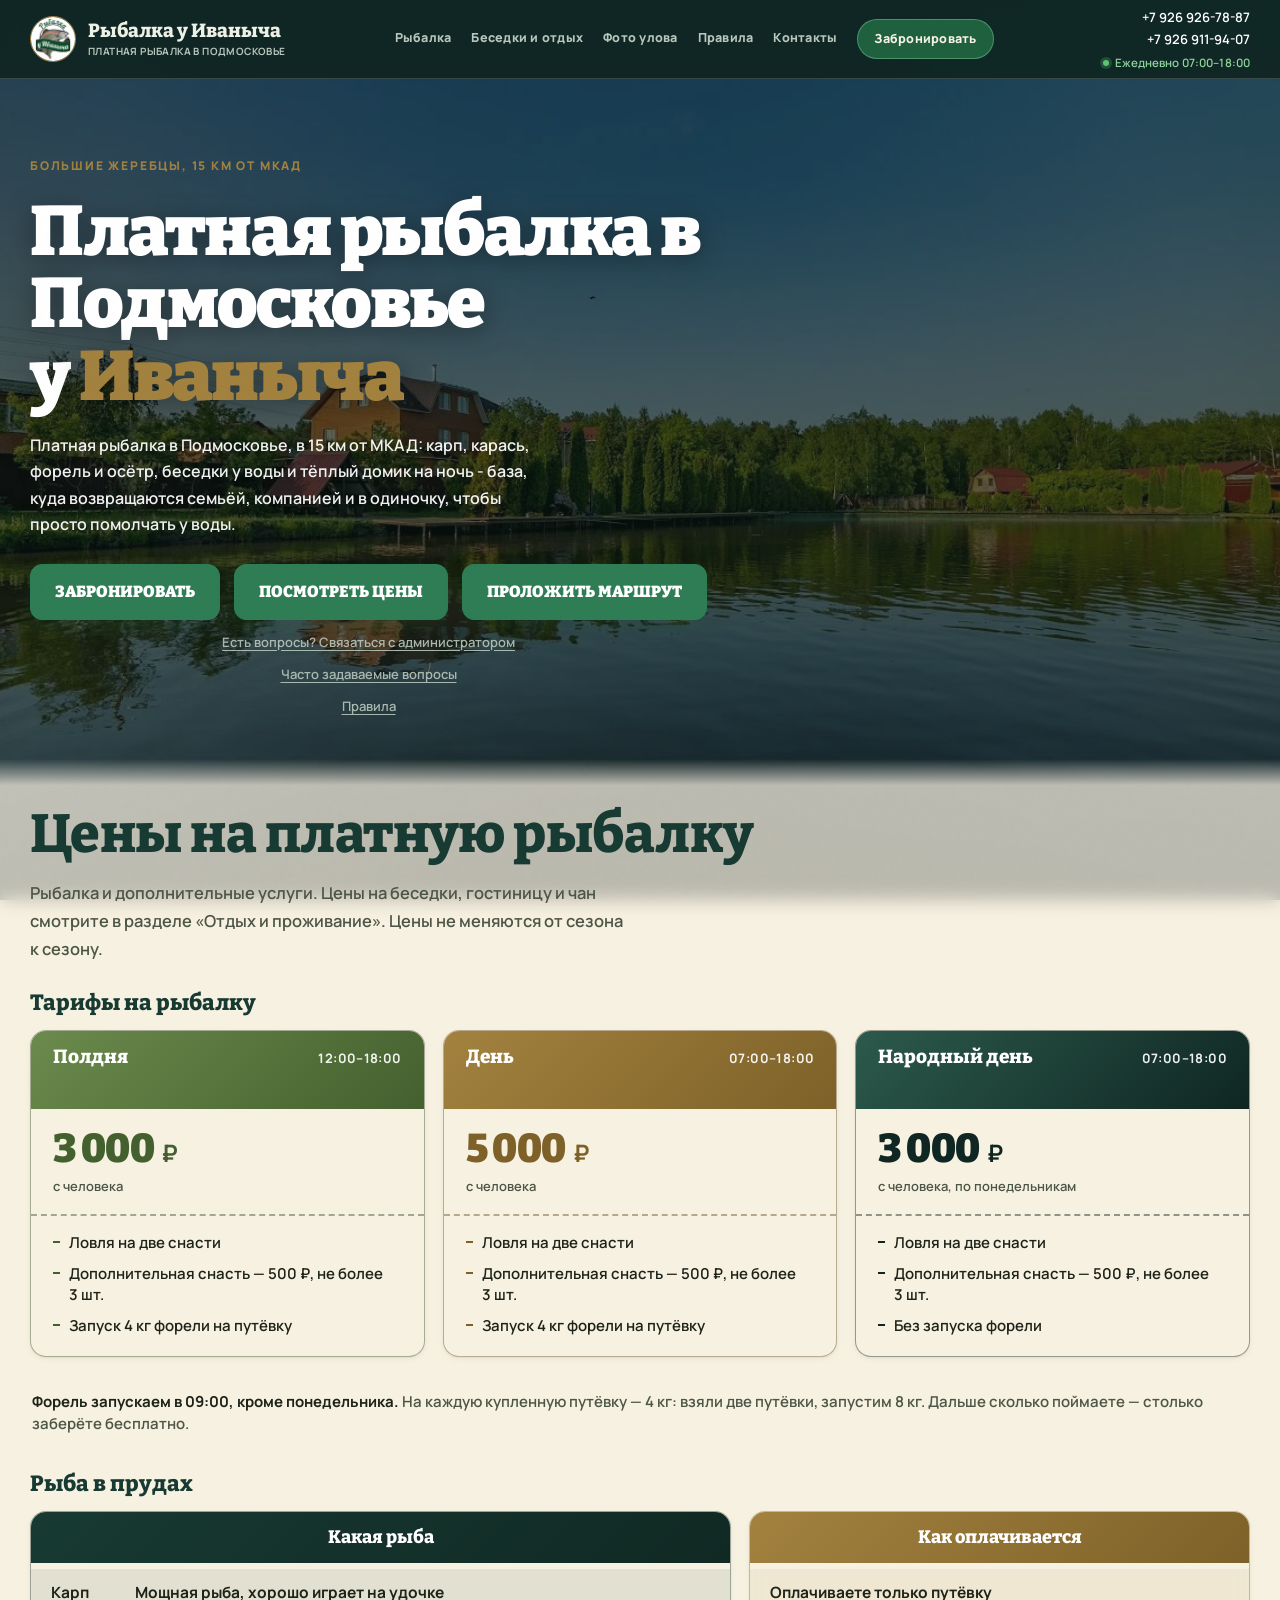
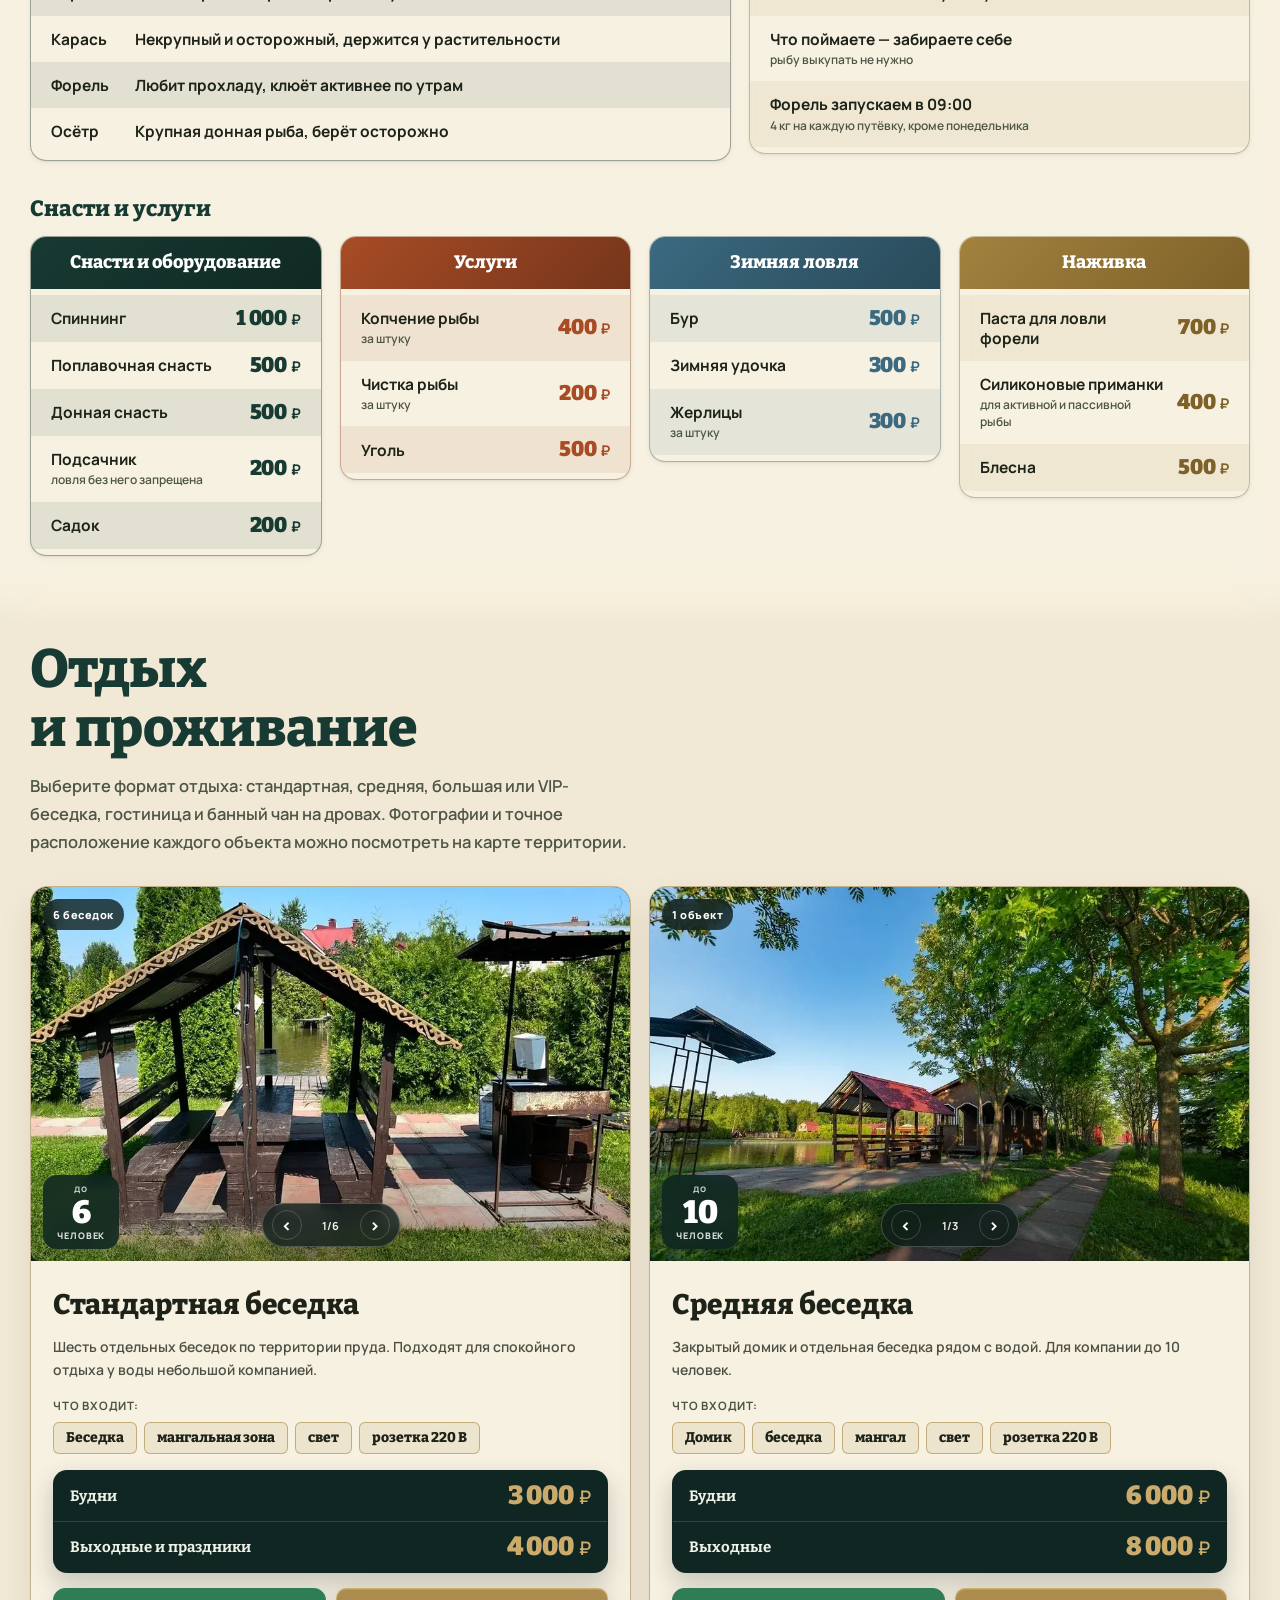
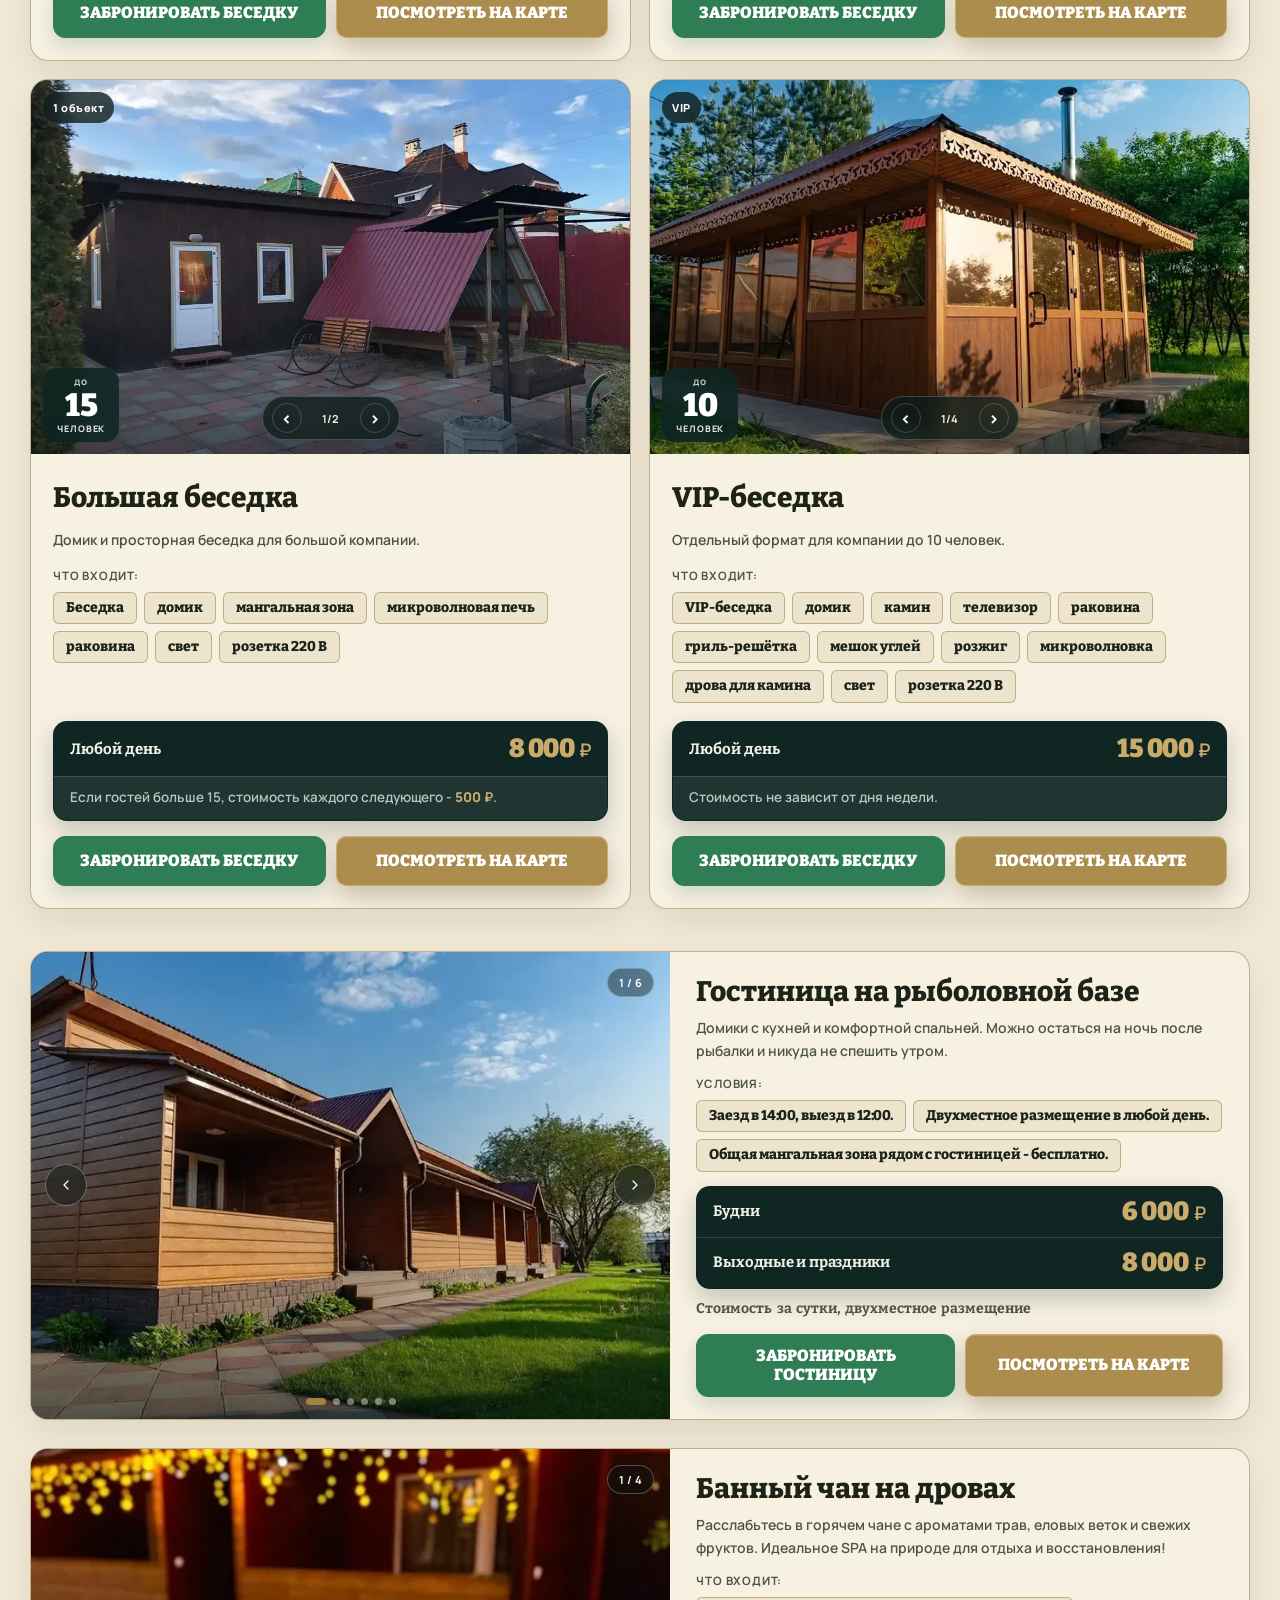
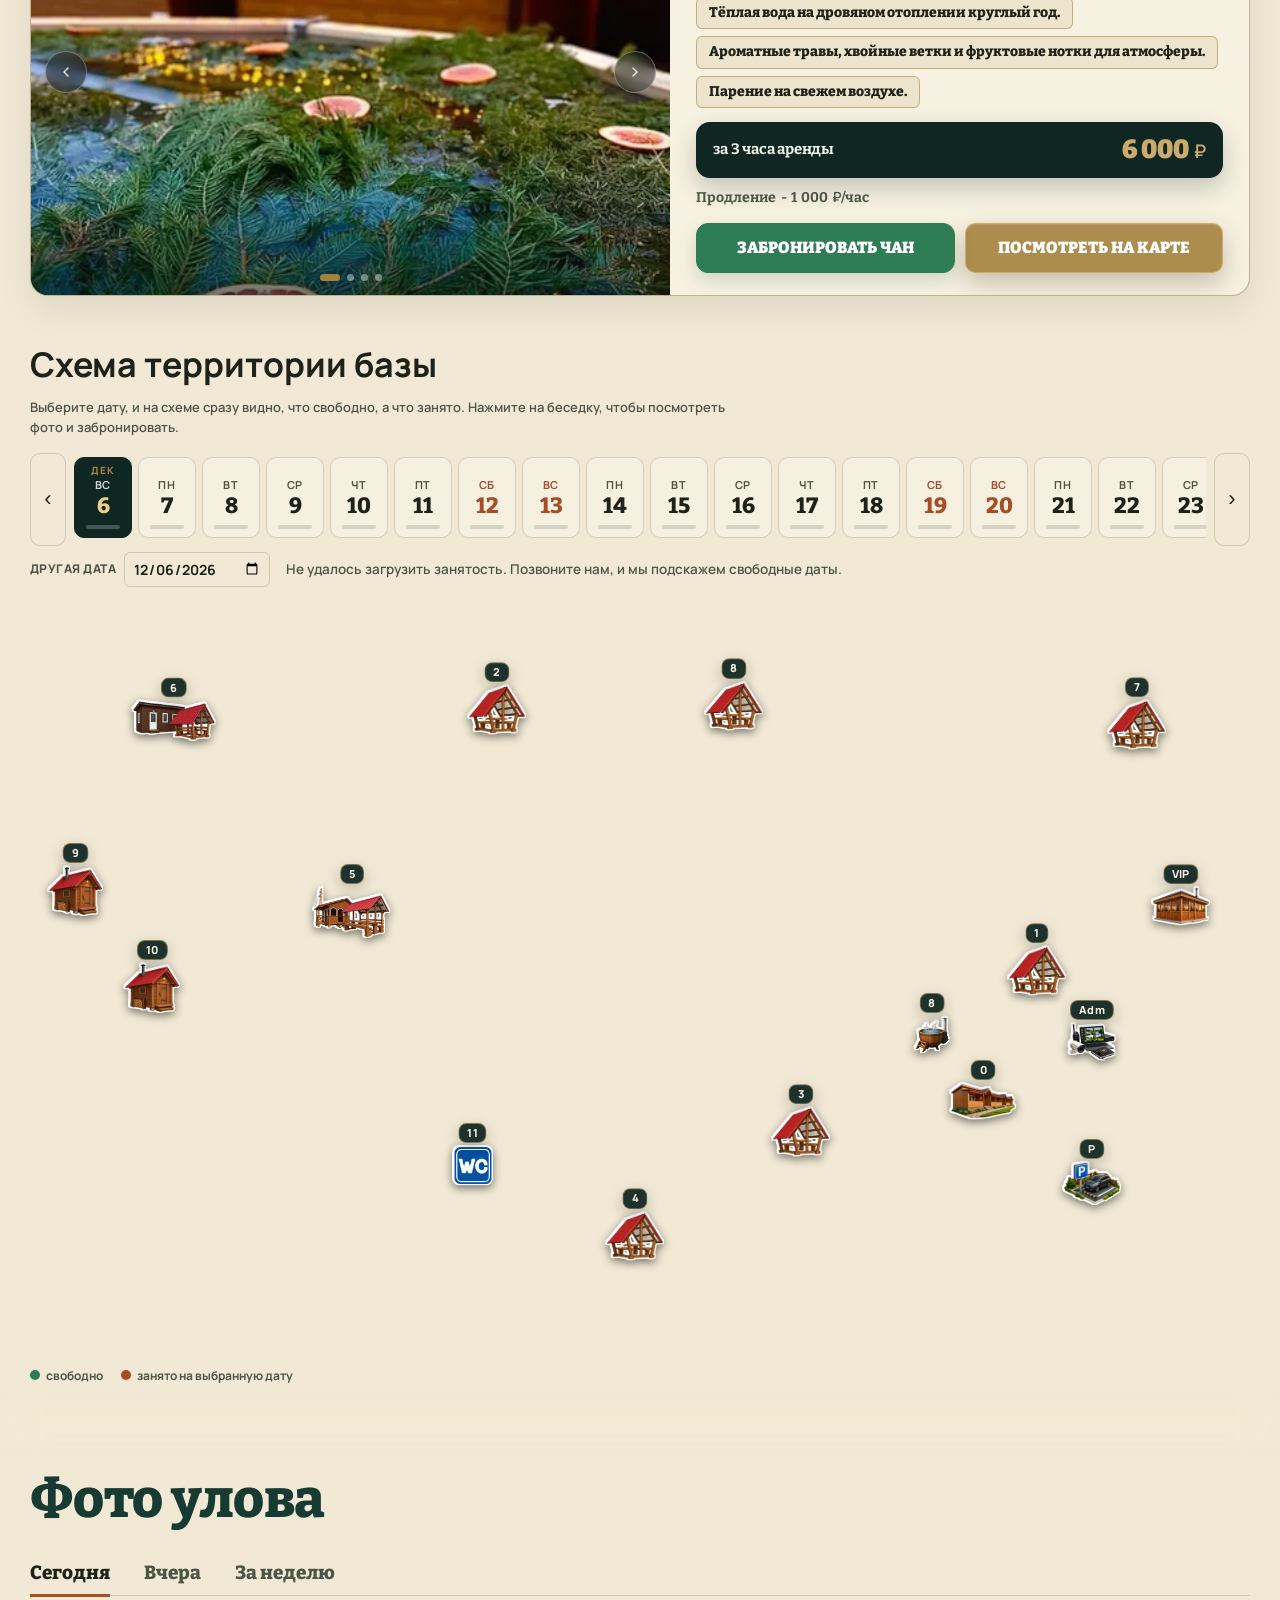
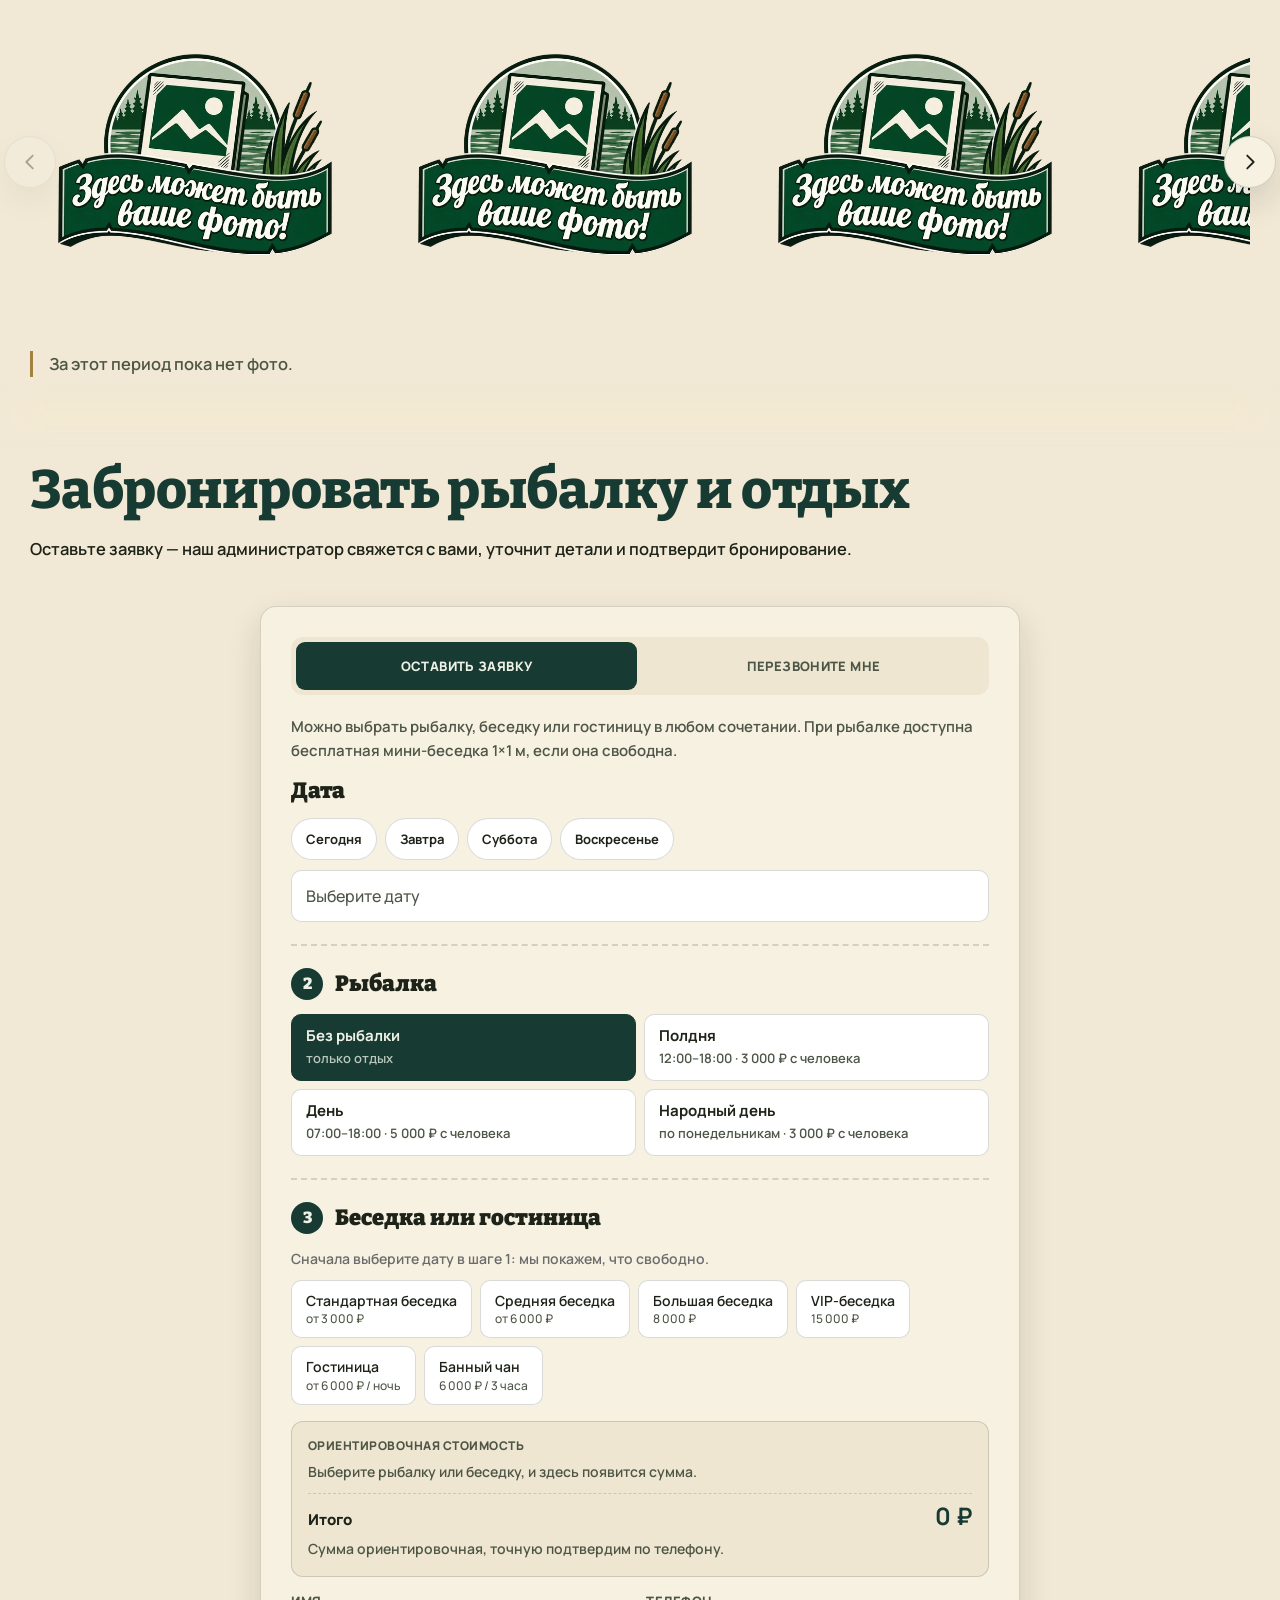
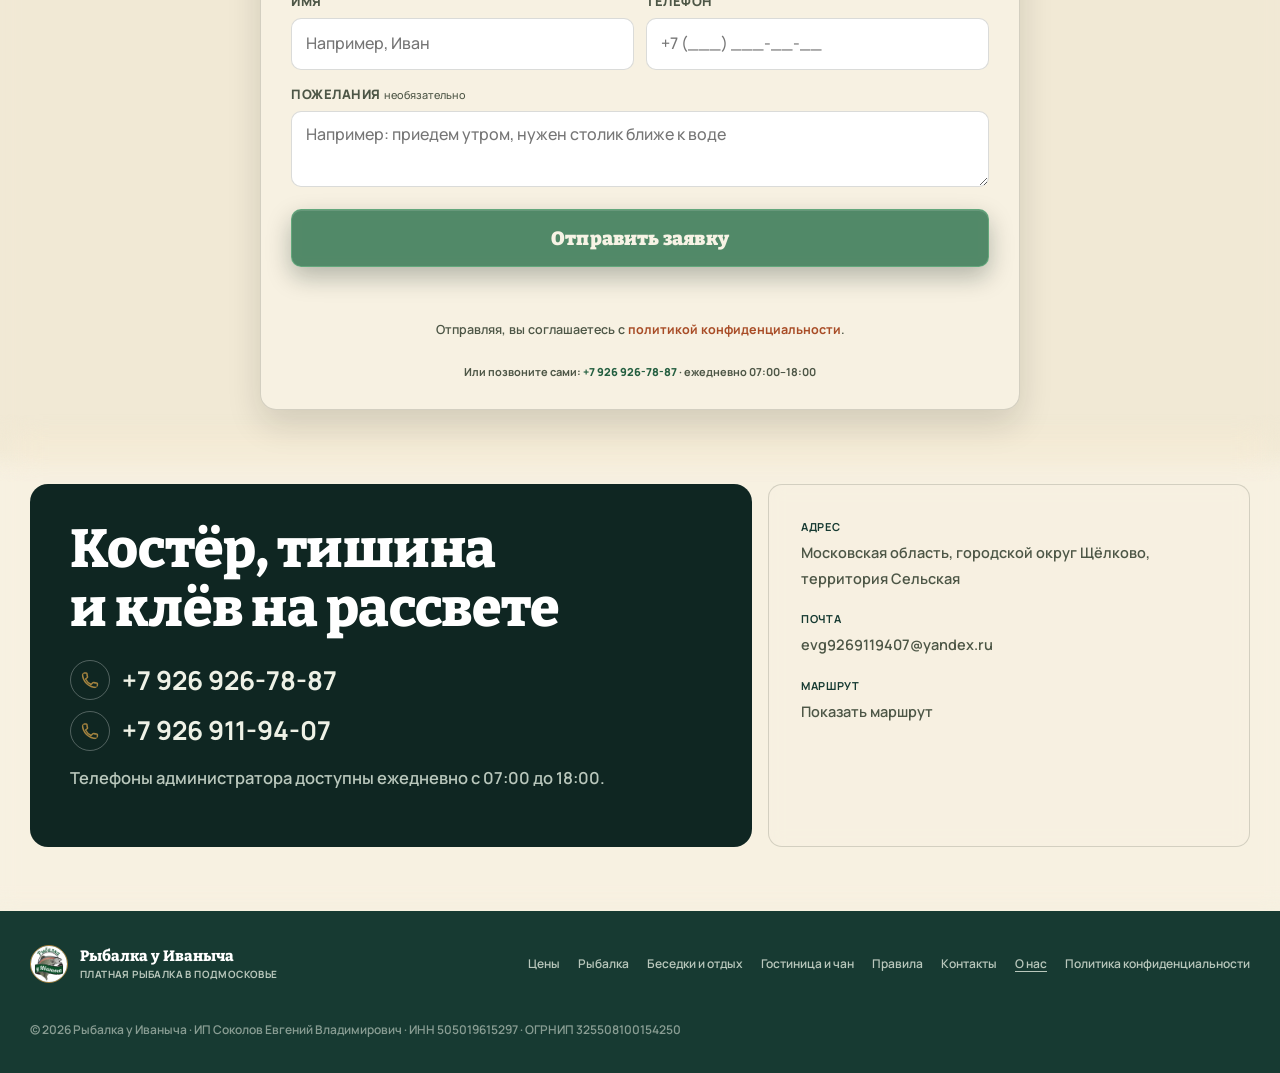
==== commit 7100d022: "Add files via upload" ====
--- a/index.html
+++ b/index.html
@@ -141,7 +141,7 @@
 </script>
 <link rel="stylesheet" href="css/page-a.min.css?v=20261026">
 <link rel="stylesheet" href="css/styles.min.css?v=20261036">
-<link rel="stylesheet" href="css/map-booking.css?v=20261012">
+<link rel="stylesheet" href="css/map-booking.css?v=20261013-readable">
   <link rel="stylesheet" href="css/seo-pages.min.css?v=20261026">
   <link rel="stylesheet" href="css/page-b.min.css?v=20261026">
 <script>
@@ -178,7 +178,7 @@
 .bw-tab.is-on{background:var(--brand);color:var(--fg-on-cover)}
 .bw-form{display:grid;gap:16px;position:relative}
 .bw-form.is-call .bw-req{display:none}
-.bw-lbl{display:block;margin-bottom:8px;font:800 12px/1.3 var(--font-body);letter-spacing:.04em;text-transform:uppercase;color:var(--fg-soft)}
+.bw-lbl{display:block;margin-bottom:8px;font:900 13px/1.3 var(--font-body);letter-spacing:.04em;text-transform:uppercase;color:var(--fg-soft)}
 .bw-lbl small,.bw-opt{text-transform:none;letter-spacing:0;font-weight:500}
 .bw-h{display:flex;align-items:center;gap:12px;margin:0 0 14px;font:900 clamp(18px,2.2vw,22px)/1.2 var(--font-display);letter-spacing:0;text-transform:none;color:var(--fg)}
 .bw-h i{flex:none;display:grid;place-items:center;width:32px;height:32px;border-radius:50%;background:var(--brand);color:var(--fg-on-cover);font:900 16px/1 var(--font-display);font-style:normal}
@@ -595,7 +595,9 @@
 <div class="shell">
 <div class="booking-heading"><div>
 <h2>Забронировать <em>рыбалку и отдых</em></h2>
-<p class="section-lead">Оставьте заявку или просто номер телефона: мы свяжемся и всё подтвердим. При отправке платить не нужно: для беседки и гостиницы пришлём QR-код на предоплату, после неё бронь становится активной.</p>
+<div class="booking-intro booking-intro--quote" role="note" aria-label="Информация о бронировании">
+<div class="booking-intro__content"><p>Оставьте заявку — наш администратор свяжется с вами, уточнит детали и подтвердит бронирование.</p></div>
+</div>
 </div></div>
 <div class="bw">
 <div class="bw-tabs" role="tablist">
@@ -606,8 +608,8 @@
 <form id="bookingForm" class="bw-form" novalidate>
 <input type="text" name="_honey" tabindex="-1" autocomplete="off" class="bf-honey" aria-hidden="true">
 <p class="bw-sub bw-req">Можно выбрать рыбалку, беседку или гостиницу в любом сочетании. При рыбалке доступна бесплатная мини-беседка 1×1 м, если она свободна.</p>
-<div class="bw-req">
-<span class="bw-lbl bw-h"><i>1</i>Дата приезда</span>
+<div class="bw-req bw-date-request">
+<span class="bw-lbl bw-h">Дата</span>
 <div class="bw-quick"><button type="button" class="bw-q" data-q="today">Сегодня</button><button type="button" class="bw-q" data-q="tomorrow">Завтра</button><button type="button" class="bw-q" data-q="sat">Суббота</button><button type="button" class="bw-q" data-q="sun">Воскресенье</button></div>
 <button type="button" class="bw-in bw-datebtn" id="bfDateBtn" aria-expanded="false">Выберите дату</button>
 <input type="hidden" id="bfDate" name="Дата">
@@ -640,8 +642,8 @@
 <div class="bw-sum__tot"><span>Итого</span><strong id="bfTotal">0 ₽</strong></div>
 <p class="bw-sum__pre" id="bfPre" hidden></p><p class="bw-info" id="bfNote"></p></div>
 <div class="bw-row">
-<label><span class="bw-lbl">Имя <span class="bw-opt">(необязательно)</span></span><input class="bw-in" id="bfName" name="Имя" type="text" autocomplete="name" placeholder="Например, Иван"></label>
-<label><span class="bw-lbl">Телефон</span><input class="bw-in" id="bfPhone" name="Телефон" type="tel" inputmode="tel" autocomplete="tel" placeholder="+7 (___) ___-__-__"></label>
+<label><span class="bw-lbl">Имя</span><input class="bw-in" id="bfName" name="Имя" type="text" autocomplete="name" placeholder="Например, Иван"></label>
+<label><span class="bw-lbl">Телефон</span><input class="bw-in" id="bfPhone" name="Телефон" type="tel" inputmode="tel" autocomplete="tel" placeholder="+7 (___) ___-__-__" required></label>
 </div>
 <label class="bw-req"><span class="bw-lbl">Пожелания <small>необязательно</small></span><textarea class="bw-in" id="bfComment" name="Комментарий" rows="2" placeholder="Например: приедем утром, нужен столик ближе к воде"></textarea></label>
 <button type="submit" class="btn btn--green bf-submit" id="bfSubmit"><span>Отправить заявку</span></button>
--- a/css/map-booking.css
+++ b/css/map-booking.css
@@ -28,8 +28,11 @@
 .map-marker.is-busy .map-pin img{filter:grayscale(1) brightness(.85) drop-shadow(0 2px 3px rgba(0,0,0,.5));opacity:.55}
 .map-marker.is-busy.is-selected .map-pin img{filter:grayscale(1) drop-shadow(0 0 4px #f0cf83)}
 .map-marker.is-free .map-label{background:rgba(31,96,64,.96);border-color:#8fd39b}
-.map-marker.is-busy .map-label{background:rgba(124,54,24,.96);border-color:#e7a98a;text-decoration:line-through}
-.map-marker.is-busy .map-label::after{content:' ✕'}
+.map-marker.is-busy .map-label{background:rgba(124,54,24,.96);border-color:#e7a98a;color:#ff6b61}
+.map-status{display:none;position:absolute;left:50%;top:calc(100% + 4px);transform:translateX(-50%);white-space:nowrap;font-size:10px;font-weight:800;letter-spacing:.02em;line-height:1;pointer-events:none;text-shadow:0 1px 2px rgba(0,0,0,.85),0 0 4px rgba(0,0,0,.6)}
+.map-marker.is-free .map-status{display:block;color:#8fd39b}
+.map-marker.is-busy .map-status{display:block;color:#ff6b61}
+@media(max-width:760px){.map-status{font-size:6.5px;top:calc(100% + 2px)}}
 .map-key{display:flex;flex-wrap:wrap;gap:6px 18px;margin:10px 0 0;font-size:12px;font-weight:700;color:var(--fg-soft)}
 .map-key .k::before{content:'';display:inline-block;width:10px;height:10px;margin-right:6px;border-radius:50%;background:var(--green)}
 .map-key .k--busy::before{background:var(--accent)}
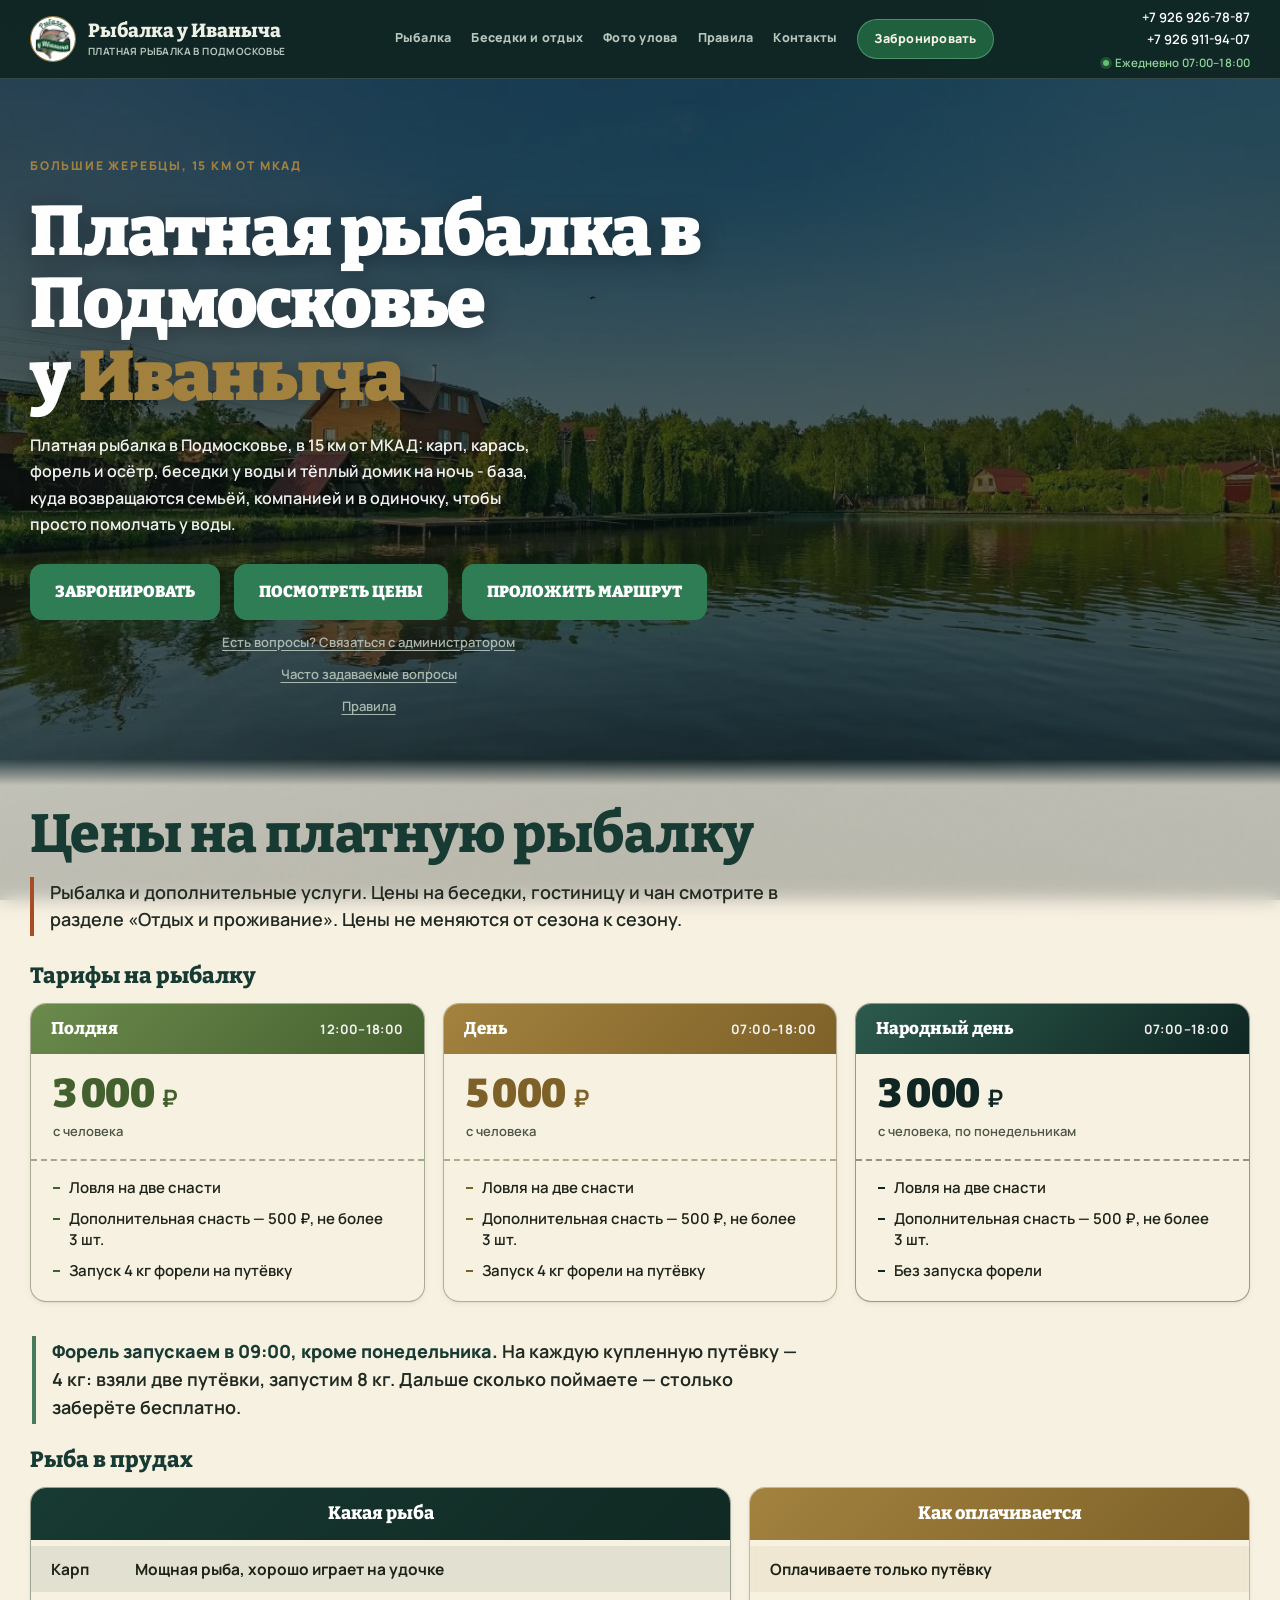
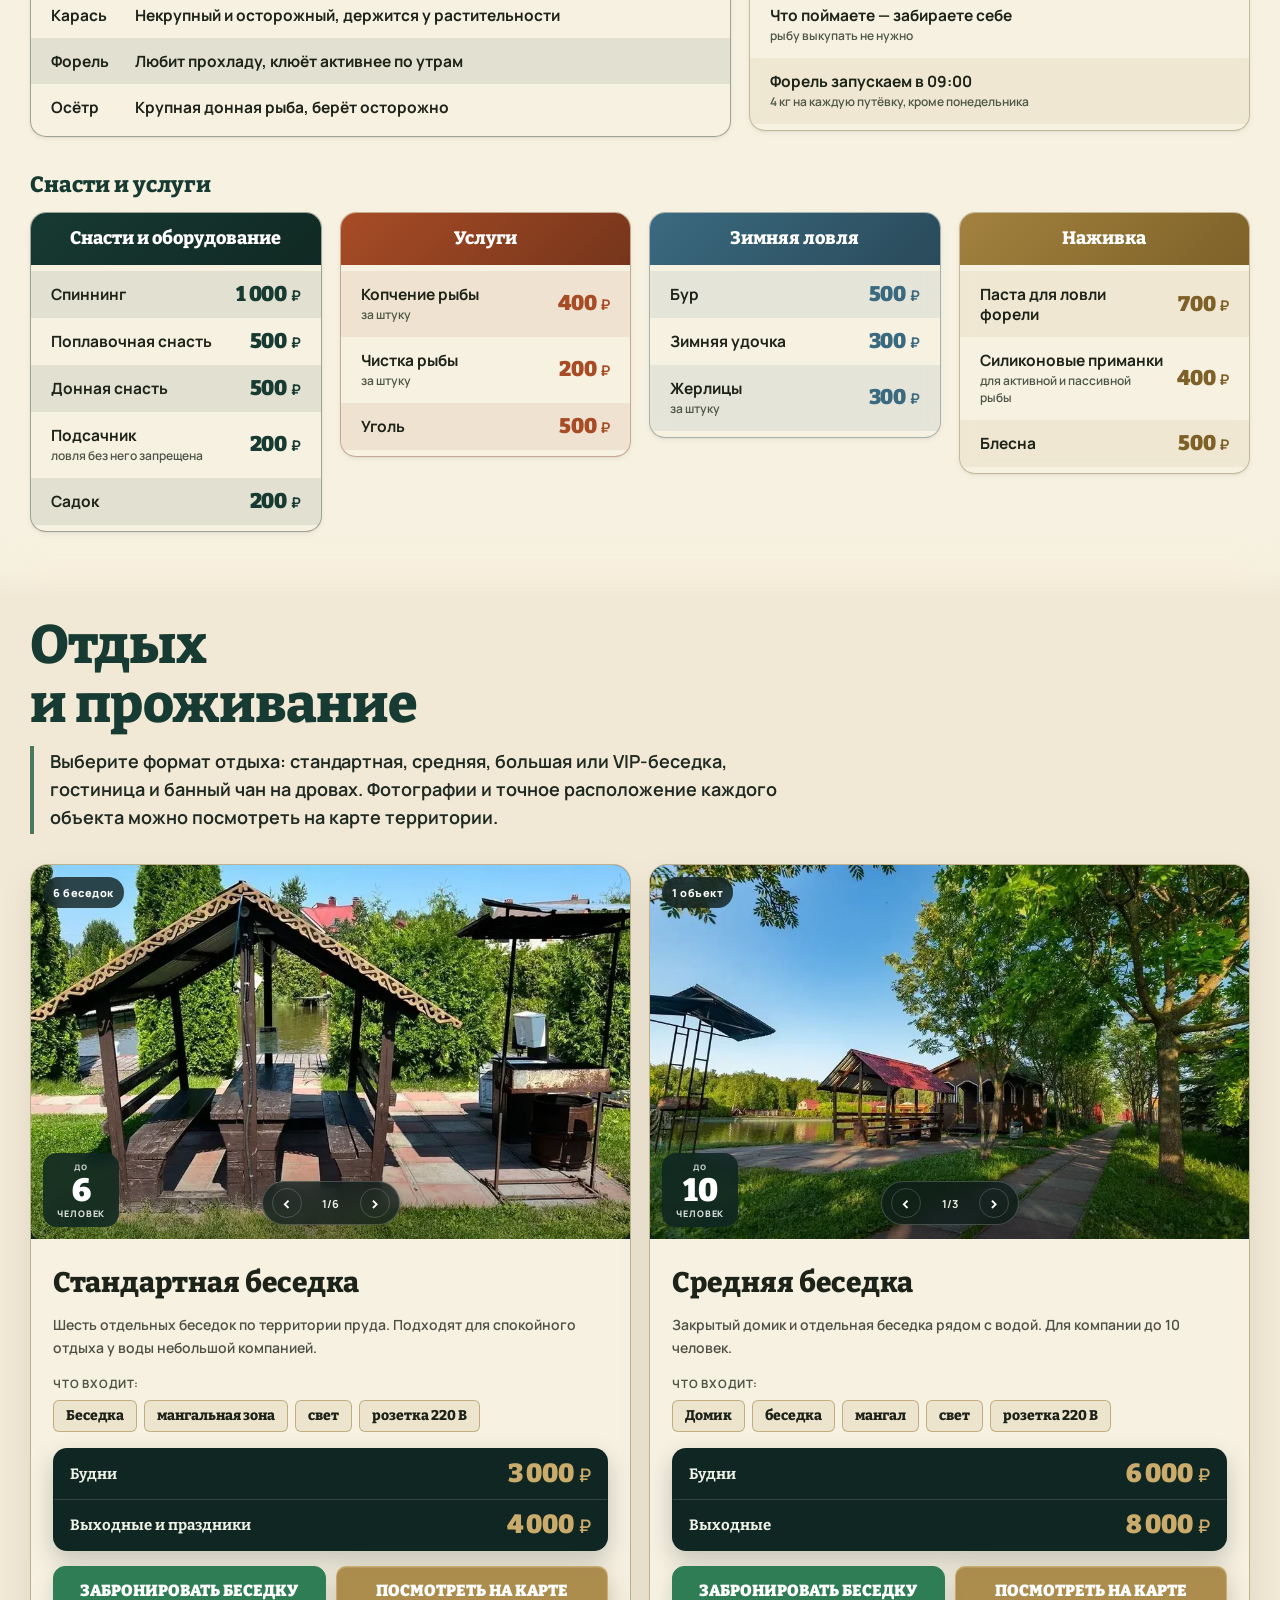
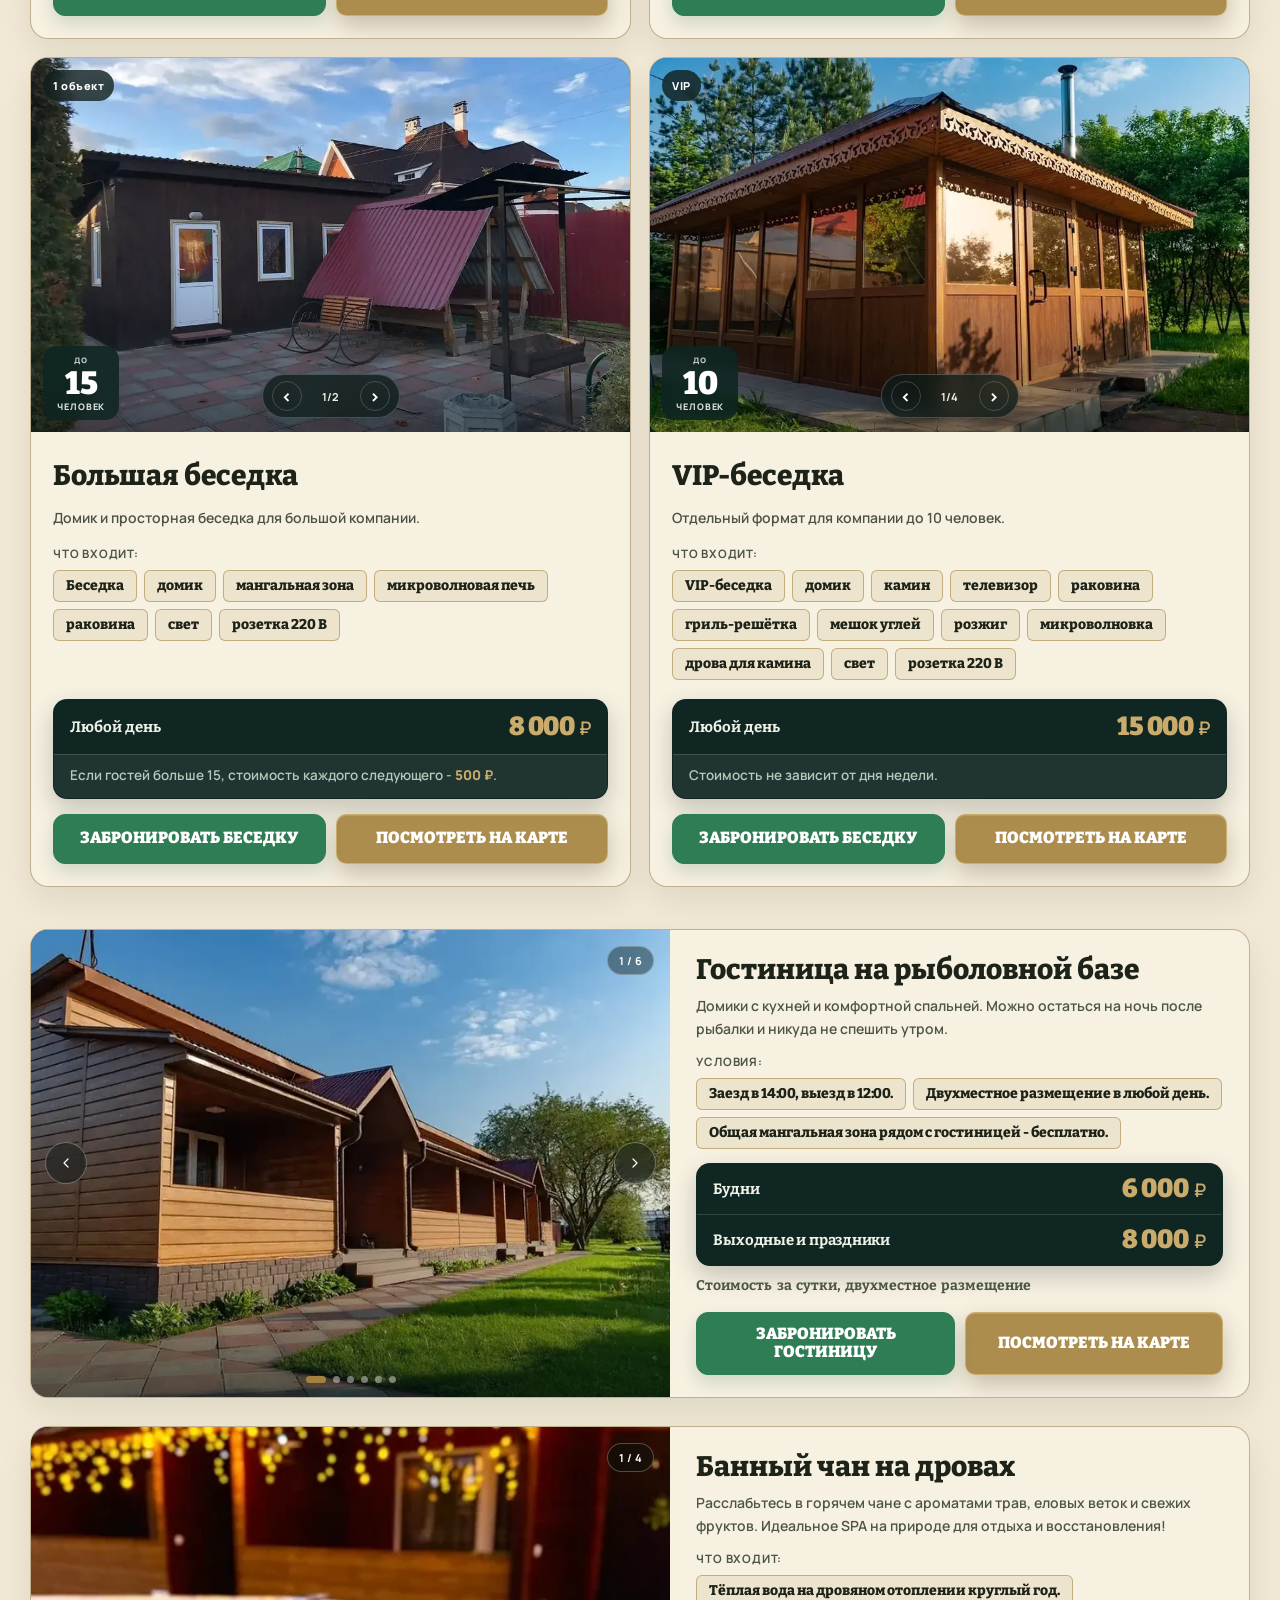
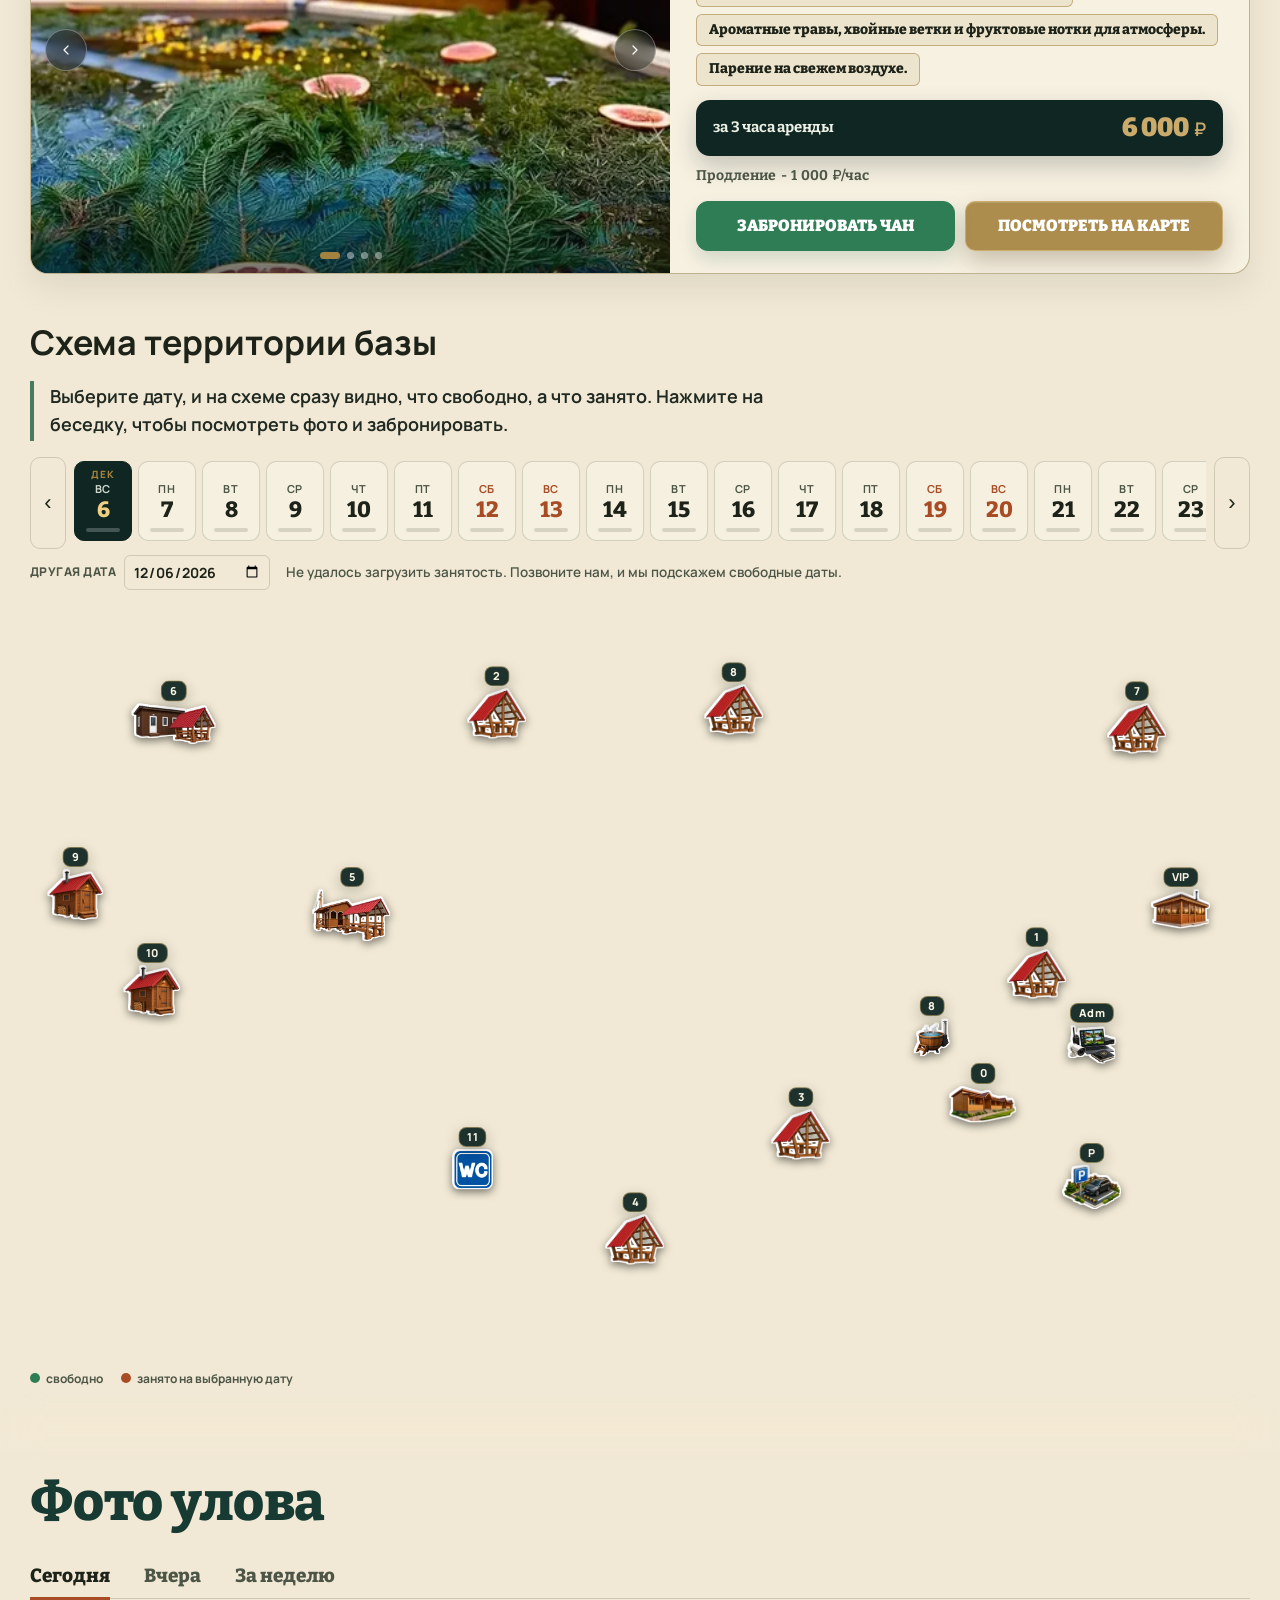
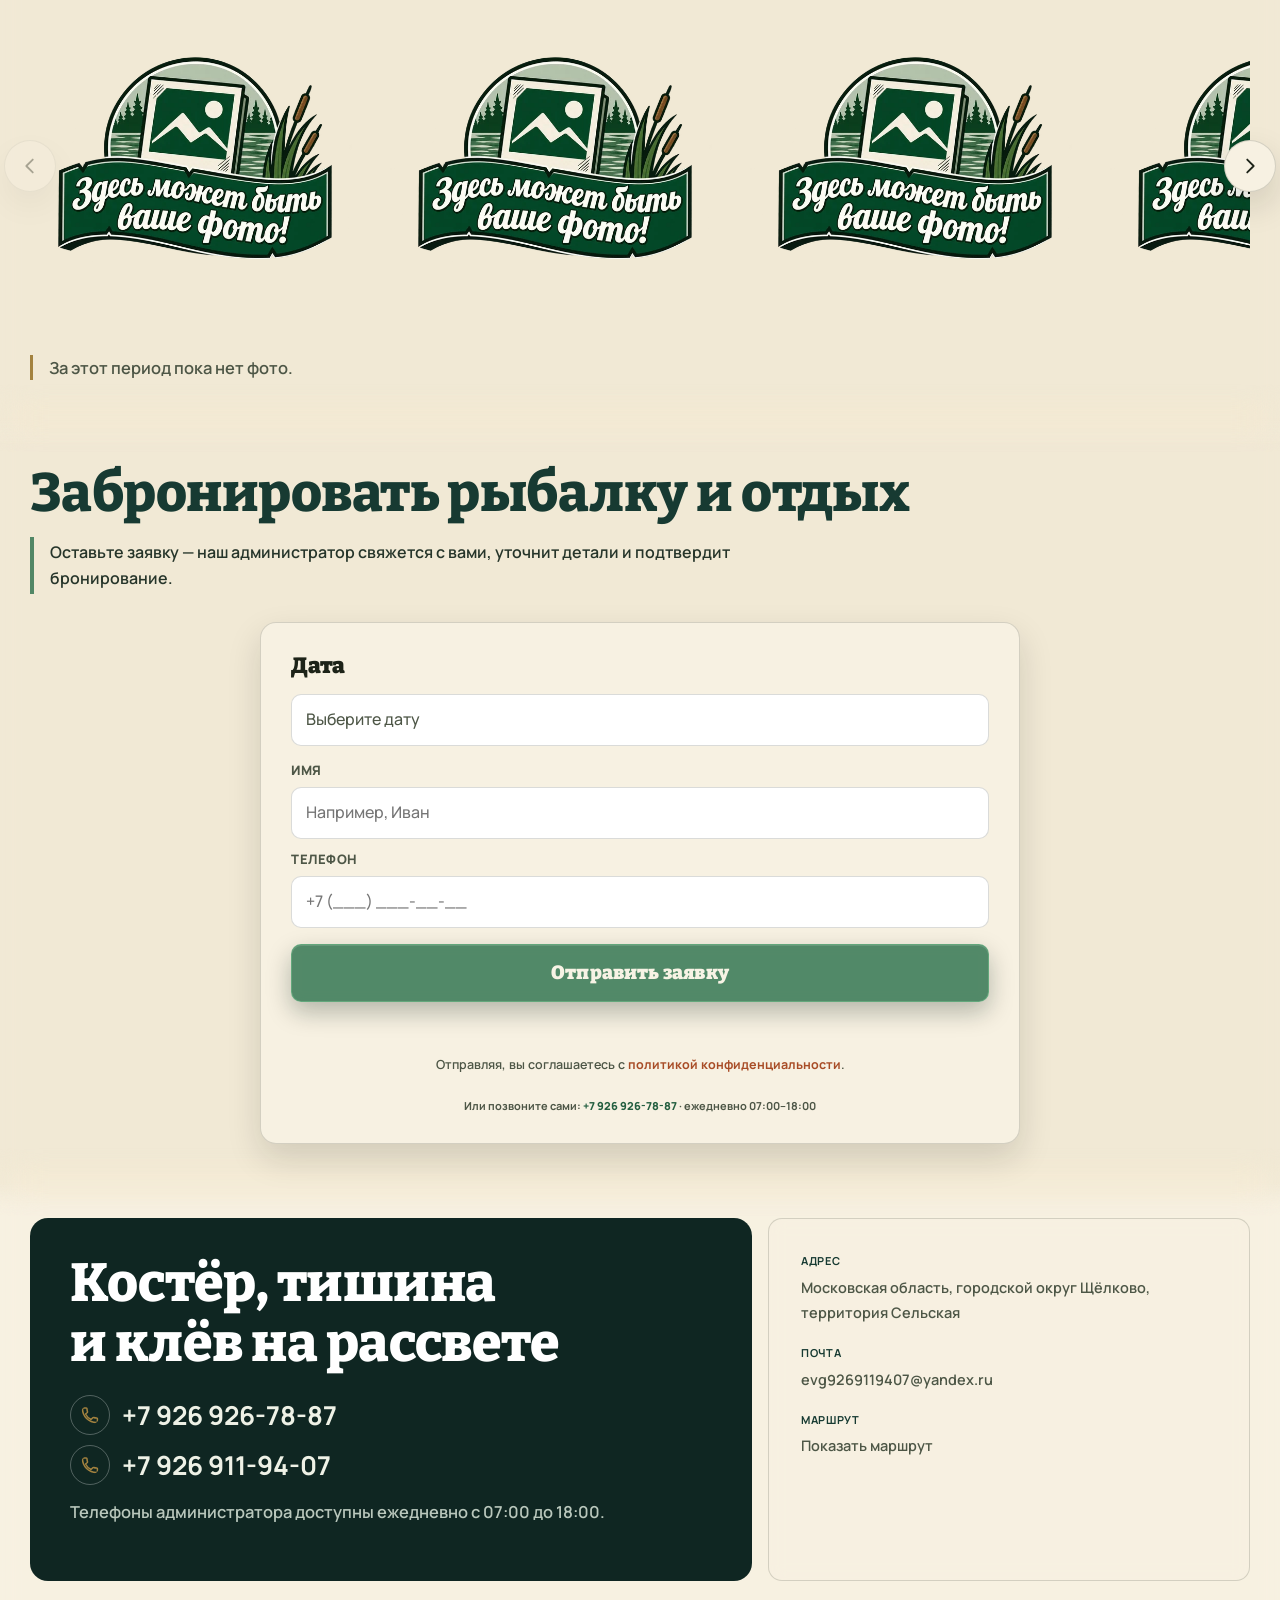
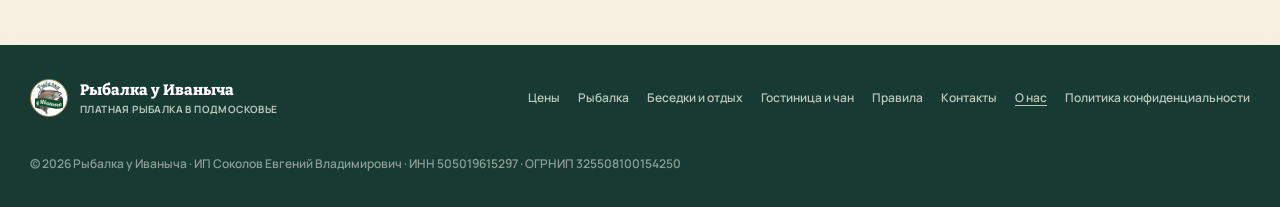
==== commit 97b60a6e: "Add files via upload" ====
--- a/index.html
+++ b/index.html
@@ -932,7 +932,7 @@
 
 
 
-  <script src="js/main.js?v=20261031" defer></script>
+  <script src="js/main.js?v=20261032" defer></script>
   <script src="js/catch.js?v=20261026" defer></script>
 </body></html>
 
--- a/css/styles.min.css
+++ b/css/styles.min.css
@@ -1 +1,2 @@
-@font-face{font-family:Bitter;src:url(../fonts/Bitter.woff2) format("woff2");font-style:normal;font-weight:100 900;font-display:swap}@font-face{font-family:Manrope;src:url(../fonts/Manrope.woff2) format("woff2");font-style:normal;font-weight:200 800;font-display:swap}@font-face{font-family:JetBrains Mono;src:url(../fonts/JetBrainsMono.woff2) format("woff2");font-style:normal;font-weight:100 800;font-display:swap}@font-face{font-family:IBM Plex Sans;src:url(../fonts/ibm-plex-sans.ttf) format("truetype");font-style:normal;font-weight:100 700;font-display:swap}@font-face{font-family:Geoform;src:url(../fonts/Geoform.ttf) format("truetype");font-style:normal;font-weight:900;font-display:swap}.rub-symbol{display:inline-block;width:auto;height:auto;vertical-align:baseline;overflow:visible;white-space:nowrap;text-indent:0;color:inherit;background:none;font-family:Manrope,Arial,sans-serif;font-weight:600;line-height:1;-webkit-text-stroke:0;text-rendering:geometricPrecision;-webkit-font-smoothing:antialiased}:root{--p-river-deep:#0f2622;--p-river:#173a32;--p-river-mid:#2c5a4c;--p-moss:#5e7a45;--p-rust:#a84c26;--p-rust-dark:#7c3618;--p-brass:#a3823f;--p-brass-light:#cbab6c;--p-parchment:#efe6d1;--p-paper:#f7f1e2;--p-cream-edge:#e4d8ba;--p-ink:#1d2318;--p-ink-soft:#4d5646;--bg:var(--p-paper);--bg-alt:var(--p-parchment);--bg-cover:var(--p-river-deep);--bg-cover-mid:var(--p-river);--fg:var(--p-ink);--fg-soft:var(--p-ink-soft);--fg-on-cover:#eef1e6;--fg-on-cover-soft:#b9c7bc;--accent:var(--p-rust);--accent-dark:var(--p-rust-dark);--brand:var(--p-river);--brass:var(--p-brass);--green:#2f7d54;--green-dark:#245f40;--green-light:#8fd39b;--border:color-mix(in srgb, var(--p-ink) 16%, transparent);--border-cover:color-mix(in srgb, #fff 16%, transparent);--shadow-card:0 14px 34px rgba(20,24,14,.14);--shadow-deep:0 26px 60px rgba(6,12,8,.42);--shadow-rest:0 2px 6px rgba(20,24,14,.05),0 1px 2px rgba(20,24,14,.06);--space-section:clamp(48px,5vw,76px);--font-display:"Bitter",Georgia,serif;--font-body:"Manrope",Arial,sans-serif;--font-mono:var(--font-body);--line:var(--border);--line-strong:color-mix(in srgb,var(--border) 200%,transparent);--fg-muted:var(--fg-soft)}*{box-sizing:border-box}html{scroll-behavior:smooth;--header-h:78px}section[id],#main-content [id]{scroll-margin-top:calc(var(--header-h) + 14px)}body{margin:0;background:var(--bg);color:var(--fg);font-family:var(--font-body);font-weight:600;font-style:normal;line-height:1.55;font-size:16.5px;position:relative;overflow-x:hidden}body:before{content:"";pointer-events:none;position:fixed;inset:0;z-index:40;opacity:.025;mix-blend-mode:multiply;background-image:url("data:image/svg+xml,%3Csvg viewBox='0 0 180 180' xmlns='http://www.w3.org/2000/svg'%3E%3Cfilter id='n'%3E%3CfeTurbulence type='fractalNoise' baseFrequency='.85' numOctaves='3' stitchTiles='stitch'/%3E%3C/filter%3E%3Crect width='100%25' height='100%25' filter='url(%23n)'/%3E%3C/svg%3E")}.page-bg{position:fixed;inset:0;z-index:-2;overflow:hidden;background:var(--p-river-deep) url(../images/backgrounds/pagebackground.webp) center/cover no-repeat;pointer-events:none}.page-bg:after{content:"";position:absolute;inset:0;background:#091411a6}@media(max-width:680px){.page-bg{position:fixed}}a{color:inherit;text-decoration:none}a:focus-visible,button:focus-visible{outline:3px solid var(--accent);outline-offset:3px}.shell{width:min(1220px,calc(100% - 40px));margin:auto}.skip{position:fixed;left:16px;top:12px;z-index:60;transform:translateY(-180%);padding:12px 18px;border-radius:6px;background:var(--fg);color:#fff;font-weight:800;transition:transform .2s}.skip:focus{transform:none}svg.sprite{position:absolute;width:0;height:0;overflow:hidden}.icon{width:1em;height:1em;display:inline-block;fill:none;stroke:currentColor;stroke-width:1.8;vertical-align:-.15em}h2{font-family:var(--font-display)}.booking-section>.shell>h2 em{font:inherit;font-style:normal}.eyebrow{display:inline-flex;align-items:center;gap:12px;font-family:var(--font-body);font-size:12px;font-weight:800;letter-spacing:.08em;text-transform:uppercase;color:var(--accent)}.eyebrow svg{width:20px;height:20px;flex-shrink:0}.section--alt .eyebrow,.contact-main .eyebrow{color:var(--brass-light,var(--brass))}.section--alt .eyebrow svg,.contact-main .eyebrow svg{color:var(--brass-light,var(--brass))}.seam{position:relative;z-index:3;height:32px;margin:0 0 -16px;pointer-events:none;background:transparent;overflow:visible;display:flex;align-items:center}.seam:before{display:block;content:"";position:absolute;width:100%;height:100%;top:0;left:0;background:url('data:image/svg+xml;utf8,<svg viewBox="0 0 1200 60" xmlns="http://www.w3.org/2000/svg" preserveAspectRatio="none"><defs><linearGradient id="seamGrad" x1="0%" y1="0%" x2="0%" y2="100%"><stop offset="0%" style="stop-color:rgba(194,149,88,0.12)"/><stop offset="50%" style="stop-color:rgba(194,149,88,0.06)"/><stop offset="100%" style="stop-color:rgba(194,149,88,0)"/></linearGradient></defs><path d="M0,30 C200,15 400,15 600,30 C800,45 1000,45 1200,30 L1200,60 L0,60 Z" fill="url(%23seamGrad)"/></svg>') no-repeat center/100% 100%;opacity:.7}.seam--bg,.seam--alt{--seam-fill:transparent}.seam,.seam--cover{display:none!important}@media(max-width:680px){.seam{height:32px;margin:0 0 -16px}}.top{position:sticky;top:0;z-index:30;background:color-mix(in srgb,var(--bg-cover) 94%,transparent);backdrop-filter:blur(10px);border-bottom:1px solid var(--border-cover)}header{min-height:78px;display:flex;align-items:center;gap:28px;justify-content:space-between;color:var(--fg-on-cover)}.brand{display:flex;align-items:center;gap:12px;min-width:max-content}.stamp-mark{width:46px;height:46px;border-radius:50%;border:1.5px solid var(--brass-light,var(--brass));display:grid;place-items:center;color:var(--brass-light,var(--brass));background:#cbab6c24;flex:none;overflow:hidden}.stamp-mark .icon{width:22px;height:22px}.stamp-mark img{width:100%;height:100%;object-fit:contain;display:block}.brand-name{font-family:var(--font-display);font-size:19px;font-weight:800;line-height:1.1}.brand-name small{display:block;font-family:var(--font-mono);font-weight:700;letter-spacing:.04em;color:var(--fg-on-cover-soft);font-size:10px;margin-top:5px;text-transform:uppercase}nav#nav-menu{display:flex;align-items:center;gap:20px;font-size:12.5px;font-weight:800;letter-spacing:.02em}nav#nav-menu a{padding:12px 0;border-bottom:2px solid transparent;white-space:nowrap;transition:.2s ease;color:var(--fg-on-cover-soft)}nav#nav-menu a:hover{color:#fff;border-color:var(--accent)}.contacts{text-align:right;font-family:var(--font-mono);font-size:13px;font-weight:600;line-height:1.7;white-space:nowrap;color:#fff}.online{display:inline-flex;align-items:center;gap:6px;color:#8fd39b;font-family:var(--font-body);font-size:11.5px;font-weight:600;letter-spacing:.01em}.online:before{content:"";width:6px;height:6px;border-radius:50%;background:#5ec472;box-shadow:0 0 0 3px #5ec47240}.nav-toggle{display:none;position:relative;width:44px;height:44px;border:0;background:none;cursor:pointer;padding:0}.nav-toggle span{position:absolute;left:9px;width:26px;height:2px;background:#fff;border-radius:2px;transition:transform .25s ease,opacity .2s ease}.nav-toggle span:nth-child(1){top:15px}.nav-toggle span:nth-child(2){top:21px}.nav-toggle span:nth-child(3){top:27px}.nav-toggle[aria-expanded=true] span:nth-child(1){transform:translateY(7px) rotate(45deg)}.nav-toggle[aria-expanded=true] span:nth-child(2){opacity:0}.nav-toggle[aria-expanded=true] span:nth-child(3){transform:translateY(-7px) rotate(-45deg)}.hero{position:relative;isolation:isolate;overflow:visible;min-height:500px;padding:78px 0 42px;color:#fff}.hero:before{display:none}.hero-eyebrow{font-family:var(--font-body);color:var(--brass-light,var(--brass));text-transform:uppercase;letter-spacing:.15em;font-size:12px;font-weight:800;display:flex;align-items:center;gap:9px}.hero-eyebrow .icon{width:16px;height:16px}.hero h1{max-width:680px;margin:20px 0 18px;font-family:var(--font-display);font-size:clamp(42px,5.8vw,70px);font-weight:900;line-height:1.04;letter-spacing:-.02em;text-shadow:0 4px 26px rgba(0,0,0,.35)}.hero h1 em{font-style:normal;color:var(--brass-light,var(--brass))}.hero p{max-width:500px;margin:0 0 26px;color:#fffffff0;font-size:16px;font-weight:600;line-height:1.65;text-shadow:0 2px 14px rgba(0,0,0,.4)}.hero-actions{display:flex;flex-wrap:wrap;gap:14px}.btn{appearance:none;display:inline-flex;align-items:center;gap:8px;min-height:52px;padding:14px 28px;border-radius:10px;border:1.5px solid transparent;font:800 13px/1 var(--font-body);letter-spacing:.03em;text-transform:uppercase;cursor:pointer;transition:.22s ease}.btn--solid{background:var(--accent);color:#fff;box-shadow:0 10px 24px #7c361852}.btn--solid:hover{background:var(--accent-dark);transform:translateY(-2px);box-shadow:0 14px 30px #7c361866}.btn--ghost{border-color:#fff6;color:#fff}.btn--ghost:hover{border-color:#fff;background:#ffffff1a;transform:translateY(-2px)}.btn--about{background:#0f231d57;color:#f4f0df;border-color:#c8a45db8;box-shadow:0 8px 22px #0000002e,inset 0 1px #ffffff14;backdrop-filter:blur(6px);-webkit-backdrop-filter:blur(6px);font-family:var(--font-display);font-size:19px;font-weight:900;letter-spacing:.01em;text-transform:none;min-height:58px;padding:14px 32px}.btn--about:hover{background:#c8a45d29;border-color:#d5b46f;color:#fff;transform:translateY(-2px);box-shadow:0 12px 28px #00000040,0 0 18px #c8a45d29}.btn--about .icon{width:14px;height:14px;opacity:.9;transition:transform .22s ease}.btn--about:hover .icon{transform:translate(4px)}.btn--green{background:#236c46c7;color:#f7f3e5;border:1.5px solid rgba(112,190,140,.55);box-shadow:0 10px 24px #081c1447,inset 0 1px #ffffff1f;backdrop-filter:blur(6px);-webkit-backdrop-filter:blur(6px);font-family:var(--font-display);font-size:19px;font-weight:900;letter-spacing:.01em;text-transform:none;min-height:58px;padding:14px 32px}.btn--green:hover{background:#308557e6;border-color:#9bd6aec7;transform:translateY(-2px);box-shadow:0 14px 32px #081c145c,0 0 18px #4ea06c29}.btn--green .icon{width:14px;height:14px;transition:transform .22s ease}.btn--green:hover .icon{transform:translateY(3px)}.quicklinks{position:relative;z-index:2;padding:18px 0 78px;margin-top:-20px;overflow:visible}.quicklinks:before{display:none}.quicklinks:after{display:none}.ql-grid{display:grid;grid-template-columns:repeat(3,1fr);gap:12px;align-items:center}.ql-card{position:relative;display:flex;align-items:center;justify-content:center;min-height:52px;padding:14px 28px;background:#236c46c7;color:#f7f3e5;border:1.5px solid rgba(112,190,140,.55);border-radius:10px;box-shadow:0 10px 24px #081c1447,inset 0 1px #ffffff1f;backdrop-filter:blur(6px);-webkit-backdrop-filter:blur(6px);transition:transform .22s ease,background .22s ease,border-color .22s ease,box-shadow .22s ease}.ql-card:hover{background:#308557e6;border-color:#9bd6aec7;transform:translateY(-2px);box-shadow:0 14px 32px #081c145c,0 0 18px #4ea06c29}.ql-card .ql-left{position:relative;z-index:4;display:flex;align-items:center;justify-content:center;width:100%;min-width:0}.ql-card .ql-icon{display:none}.ql-card .ql-icon .icon{width:21px;height:21px}.ql-card .ql-text{display:flex;flex-direction:column;align-items:center}.ql-card .ql-label{font-family:var(--font-display);font-size:16px;font-weight:900;font-style:normal;line-height:1.15;letter-spacing:.01em;color:#f7f3e5;position:relative;white-space:nowrap;z-index:5;text-align:center}.ql-card .ql-sub,.ql-card .ql-arrow{display:none}.ql-card:after{display:none}.ql-effect-one:before{display:none}.ql-effect-one:hover:before{display:none}.ql-effect-two:before{display:none}.ql-effect-two:hover:before{display:none}.ql-effect-two:after{display:none}.ql-effect-two:hover:after{display:none}.ql-effect-three:before{display:none}.ql-effect-three:hover:before{display:none}.ql-effect-three:after{display:none}.ql-effect-three:hover:after{display:none}.ql-card:hover .ql-label{color:#fff}@media(max-width:680px){.ql-card{min-height:48px;padding:12px 24px}.ql-card .ql-label{font-size:14px}}@media(prefers-reduced-motion:reduce){.ql-card,.ql-card:before,.ql-card:after,.ql-card .ql-icon,.ql-card .ql-arrow{transition:none!important}}@media(max-width:680px){.ql-grid{grid-template-columns:1fr}.quicklinks{padding:18px 0 22px;margin-top:-36px}.quicklinks:after{height:90px;bottom:-55px}}.section{padding:calc(var(--space-section) - 28px) 0 var(--space-section);position:relative}.section:before{content:"";position:absolute;inset:0;z-index:-1;background:color-mix(in srgb,var(--bg) 74%,transparent);backdrop-filter:blur(9px) saturate(1.1);-webkit-backdrop-filter:blur(9px) saturate(1.1)}.section--alt:before{background:color-mix(in srgb,var(--bg-alt) 74%,transparent)}.section:before{mask-image:linear-gradient(to bottom,transparent 0,#000 26px,#000 calc(100% - 26px),transparent 100%);-webkit-mask-image:linear-gradient(to bottom,transparent 0,#000 26px,#000 calc(100% - 26px),transparent 100%)}.section:not(#price){margin-top:-26px}.section:not(#price):after{content:"";position:absolute;left:0;right:0;top:-34px;height:68px;z-index:-1;pointer-events:none;backdrop-filter:blur(20px) saturate(1.1);-webkit-backdrop-filter:blur(20px) saturate(1.1);mask-image:linear-gradient(to bottom,transparent 0,#000 40%,#000 60%,transparent 100%);-webkit-mask-image:linear-gradient(to bottom,transparent 0,#000 40%,#000 60%,transparent 100%)}@media(max-width:680px){.section:before{mask-image:linear-gradient(to bottom,transparent 0,#000 16px,#000 calc(100% - 16px),transparent 100%);-webkit-mask-image:linear-gradient(to bottom,transparent 0,#000 16px,#000 calc(100% - 16px),transparent 100%)}.section:not(#price){margin-top:-16px}.section:not(#price):after{top:-24px;height:48px}}main{padding:0}.intro{display:flex;align-items:end;justify-content:space-between;gap:30px;margin-bottom:32px}h2{margin:10px 0 0;font:800 clamp(32px,4.2vw,54px)/1.1 var(--font-display);color:var(--brand);letter-spacing:-.01em;text-wrap:balance}.section-lead{max-width:600px;margin:14px 0 0;color:var(--fg-soft);font-size:16.5px;font-weight:600;line-height:1.7}.intro p{max-width:400px;margin:0;color:var(--fg-soft);font-size:15px;font-weight:600;line-height:1.65}.rate-tabs{display:flex;flex-wrap:wrap;gap:8px;margin:28px 0 24px}.rate-tab{min-height:44px;border:1.5px solid var(--border);border-radius:999px;background:transparent;color:var(--brand);padding:10px 18px;font:700 11px var(--font-body);letter-spacing:.02em;text-transform:uppercase;cursor:pointer;transition:.2s ease}.rate-tab.active,.rate-tab:hover{background:var(--brand);color:#fff;border-color:var(--brand)}.rate-panel{display:none;grid-template-columns:repeat(3,1fr);gap:16px}.rate-panel.active{display:grid}.stub{position:relative;padding:28px 26px 24px;background:color-mix(in srgb,var(--bg) 80%,transparent);backdrop-filter:blur(8px);-webkit-backdrop-filter:blur(8px);border:1px solid var(--border);border-radius:16px;box-shadow:var(--shadow-rest);transition:.22s ease}.stub:hover{transform:translateY(-3px);box-shadow:var(--shadow-card);border-color:color-mix(in srgb,var(--accent) 40%,var(--border))}.stub .s-label{font-family:var(--font-mono);font-size:11.5px;font-weight:700;letter-spacing:.05em;color:var(--fg-soft);text-transform:uppercase}.stub .s-price{display:block;margin:14px 0 6px;font-family:var(--font-display);font-weight:900;font-size:clamp(28px,5vw,44px);color:var(--accent);line-height:1.1;letter-spacing:-.02em}.stub .s-price .rub{font-family:inherit;font-weight:inherit;font-size:.55em;line-height:1;opacity:1;margin-left:.08em;color:currentColor}.stub .s-note{color:var(--fg-soft);font-size:13.5px;font-weight:600;line-height:1.6}.stub.featured{background:var(--bg-cover);color:var(--fg-on-cover);border-color:transparent;box-shadow:0 18px 40px #0f262247}.stub.featured:hover{box-shadow:0 22px 48px #0f262257;border-color:transparent}.stub.featured .s-label{color:var(--fg-on-cover-soft)}.stub.featured .s-price{color:var(--brass-light,var(--brass))}.stub.featured .s-note{color:var(--fg-on-cover-soft)}.stay-block{display:grid;grid-template-columns:1.05fr .95fr;gap:36px;align-items:stretch;margin-top:34px}.stay-block+.stay-block{margin-top:28px}.stay-block--reverse{grid-template-columns:.95fr 1.05fr}.stay-block--reverse .stay-media{order:2}.stay-block--reverse .stay-info{order:1}.stay-media{position:relative}.stay-carousel{position:relative;border-radius:22px;overflow:hidden;box-shadow:var(--shadow-deep);aspect-ratio:4/3;background:var(--bg-cover)}.stay-track{display:flex;height:100%;width:100%;transition:transform .55s cubic-bezier(.22,.85,.3,1);will-change:transform}.stay-slide{position:relative;flex:0 0 100%;height:100%}.stay-slide img{width:100%;height:100%;object-fit:cover;display:block}.stay-carousel:after{content:"";position:absolute;inset:0;pointer-events:none;background:linear-gradient(to top,#07120f8c,#07120f00 26%)}.stay-nav{position:absolute;top:50%;transform:translateY(-50%);width:42px;height:42px;border-radius:50%;border:1px solid rgba(255,255,255,.32);background:#0914116b;backdrop-filter:blur(8px);color:#fff;display:flex;align-items:center;justify-content:center;cursor:pointer;z-index:3;transition:background .22s ease,transform .22s ease;padding:0}.stay-nav:hover{background:#091411ad}.stay-nav:active{transform:translateY(-50%) scale(.92)}.stay-nav .icon{width:16px;height:16px}.stay-nav--prev{left:14px}.stay-nav--next{right:14px}.stay-counter{position:absolute;top:16px;right:16px;z-index:3;padding:6px 11px;border-radius:999px;background:#0914116b;backdrop-filter:blur(8px);border:1px solid rgba(255,255,255,.26);color:#fff;font:700 11px var(--font-mono);letter-spacing:.04em}.stay-dots{position:absolute;left:0;right:0;bottom:14px;display:flex;justify-content:center;gap:7px;z-index:3}.stay-dots button{all:unset;width:7px;height:7px;border-radius:50%;background:#ffffff6b;cursor:pointer;transition:.22s ease}.stay-dots button.is-active{background:var(--brass-light,var(--brass));width:20px;border-radius:5px}.stay-info{display:flex;flex-direction:column;padding:6px 4px}.stay-info .eyebrow{margin-bottom:12px}.stay-info h3{font:800 clamp(24px,2.4vw,31px)/1.15 var(--font-display);color:var(--fg);margin:0 0 12px}.stay-info-desc{font-size:15px;line-height:1.65;color:var(--fg-soft);margin:0 0 20px}.stay-info .stay-price-grid{display:grid;grid-template-columns:1fr 1fr;gap:10px;margin:0 0 8px}.stay-info .stay-price{padding:14px 16px;border-radius:13px;background:color-mix(in srgb,var(--p-river) 6%,transparent);border:1px solid var(--border);display:flex;flex-direction:column;gap:5px}.stay-info .stay-price small{font:700 10px var(--font-body);letter-spacing:.09em;text-transform:uppercase;color:var(--fg-soft)}.stay-info .stay-price strong{font:900 clamp(26px,5vw,36px) var(--font-display);color:var(--accent);white-space:nowrap;line-height:1;letter-spacing:-.01em}.stay-info .stay-price strong .rub{font-family:inherit;font-size:.72em;font-weight:inherit;line-height:1;color:currentColor;margin-left:.06em}.stay-price-single{padding:16px 18px;border-radius:13px;background:color-mix(in srgb,var(--p-river) 6%,transparent);border:1px solid var(--border);display:flex;align-items:baseline;gap:10px;margin-bottom:8px}.stay-price-single strong{font:900 clamp(26px,5vw,36px) var(--font-display);color:var(--accent);line-height:1;letter-spacing:-.02em}.stay-price-single strong .rub{font-family:inherit;font-size:.72em;font-weight:inherit;line-height:1;color:currentColor;margin-left:.06em}.stay-price-single>span{font:700 10px var(--font-body);letter-spacing:.09em;text-transform:uppercase;color:var(--fg-soft)!important}.stay-info-note{display:block;font-family:var(--font-display);font-size:14px;font-weight:900;text-transform:none;letter-spacing:0;color:var(--fg-soft);margin-bottom:18px;line-height:1.25}.stay-info-note .rub{font-family:inherit;font-size:1em;font-weight:inherit;line-height:1;color:currentColor}.stay-info-note-geoform{font-family:var(--font-display);font-weight:900}.stay-info-list{margin:0 0 24px;padding:0;list-style:none;display:grid;gap:11px}.stay-info-list li{position:relative;padding-left:19px;font-size:14px;font-weight:600;line-height:1.55;color:var(--fg)}.stay-info-list li:before{content:"";position:absolute;left:0;top:.5em;width:6px;height:6px;border-radius:50%;background:var(--accent)}.stay-info .btn{align-self:flex-start;margin-top:0}@media(max-width:900px){.stay-block,.stay-block--reverse{grid-template-columns:1fr;gap:18px}.stay-block--reverse .stay-media,.stay-block--reverse .stay-info{order:initial}.stay-carousel{aspect-ratio:4/3}}@media(max-width:680px){.stay-block{margin-top:24px}.stay-nav{width:36px;height:36px}.stay-info h3{margin-top:4px}.stay-info .stay-price-grid{gap:8px}.stay-info .stay-price strong{font-size:19px}}.filters{display:flex;flex-wrap:wrap;gap:9px;margin:0 0 26px}.filter{appearance:none;min-height:44px;border:1.5px solid var(--border);border-radius:999px;background:transparent;color:var(--brand);padding:10px 17px;font:700 11px var(--font-body);letter-spacing:.02em;text-transform:uppercase;cursor:pointer;transition:.2s ease}.filter:hover,.filter.active{color:#fff;background:var(--brand);border-color:var(--brand)}.grid{display:grid;grid-template-columns:repeat(12,1fr);grid-auto-flow:dense;gap:14px}.card{grid-column:span 3;position:relative;min-height:205px;overflow:hidden;border-radius:14px;background:#d8dcc9;box-shadow:0 8px 20px #14180e1f;cursor:pointer}.card.wide{grid-column:span 6}.card.tall{grid-row:span 2;min-height:426px}.card img{display:block;width:100%;height:100%;position:absolute;inset:0;object-fit:cover;transition:transform .5s ease}.card:after{content:"\421\43c\43e\442\440\435\442\44c";position:absolute;inset:auto 10px 10px auto;border-radius:8px;padding:7px 11px;color:#fff;background:#0f2622d1;font-family:var(--font-mono);font-size:11px;font-weight:600;letter-spacing:.03em;opacity:0;transform:translateY(6px);transition:.25s ease}.card:hover img{transform:scale(1.06)}.card:hover:after{opacity:1;transform:none}.card[hidden]{display:none}.tips-grid{display:grid;grid-template-columns:repeat(3,1fr);gap:16px}.tip-card{position:relative;padding:26px 24px 24px;border-radius:16px;background:color-mix(in srgb,var(--bg) 80%,transparent);backdrop-filter:blur(8px);-webkit-backdrop-filter:blur(8px);border:1px solid var(--border);box-shadow:var(--shadow-rest);transition:.22s ease}.tip-card:hover{transform:translateY(-3px);box-shadow:var(--shadow-card);border-color:color-mix(in srgb,var(--accent) 40%,var(--border))}.tip-fish{display:inline-flex;align-items:center;justify-content:center;width:48px;height:26px;color:var(--accent);margin-bottom:10px}.tip-fish .icon{width:100%;height:100%}.tip-card h3{margin:0 0 12px;font:800 24px var(--font-display);color:var(--brand)}.tip-card ul{margin:0;padding:0;list-style:none;display:grid;gap:11px}.tip-card li{position:relative;padding-left:18px;color:var(--fg-soft);font-size:14px;font-weight:600;line-height:1.6}.tip-card li:before{content:"";position:absolute;left:0;top:.55em;width:7px;height:7px;border-radius:50%;background:var(--accent)}@media(max-width:960px){.tips-grid{grid-template-columns:1fr}}.rules{display:grid;grid-template-columns:repeat(2,1fr);gap:8px;counter-reset:rule}.rule{display:flex;gap:16px;align-items:flex-start;padding:20px 22px;border-radius:14px;background:color-mix(in srgb,var(--bg) 80%,transparent);backdrop-filter:blur(8px);-webkit-backdrop-filter:blur(8px);border:1px solid var(--border);font-size:14.5px;font-weight:600;line-height:1.65;box-shadow:var(--shadow-rest);transition:.22s ease}.rule:hover{transform:translateY(-2px);box-shadow:var(--shadow-card)}.rule i{flex:none;font-style:normal;font-family:var(--font-body);color:var(--accent);font-weight:800;font-size:24px;letter-spacing:.02em;padding-top:1px;line-height:1;min-width:40px;text-align:center}@media(max-width:680px){.rules{grid-template-columns:1fr;gap:6px}.rule{padding:16px 18px;font-size:15px;gap:12px}.rule i{font-size:20px;min-width:30px}}.contact-grid{display:grid;grid-template-columns:1.2fr .8fr;gap:16px}.contact-main{position:relative;padding:26px 40px 40px;border-radius:18px;background:var(--bg-cover);color:var(--fg-on-cover)}.contact-main h2{color:#fff}.phones{margin-top:22px;display:grid;gap:10px;font-family:var(--font-mono);font-size:26px;font-weight:700}.phones a{display:inline-flex;align-items:center;gap:12px;transition:color .2s ease}.phones a .icon{width:20px;height:20px;flex:none;padding:9px;box-sizing:content-box;border-radius:50%;border:1.5px solid rgba(255,255,255,.28);color:var(--brass-light,var(--brass))}.phones a:hover{color:var(--brass-light,var(--brass))}.phones a:hover .icon{border-color:var(--brass-light,var(--brass));background:#cbab6c24}@media(max-width:680px){.phones{font-size:21px}.phones a .icon{width:16px;height:16px;padding:7px}}.contact-side{padding:32px;border:1.5px solid var(--border);border-radius:14px;background:color-mix(in srgb,var(--bg) 80%,transparent);backdrop-filter:blur(8px);-webkit-backdrop-filter:blur(8px);line-height:1.75;color:var(--fg-soft);font-weight:600;font-size:14.5px}.contact-side b{color:var(--brand);font-family:var(--font-mono);font-size:11px;letter-spacing:.05em;text-transform:uppercase;display:block;margin-bottom:4px}.contact-side .row{margin-bottom:18px}.contact-side .row:last-child{margin-bottom:0}footer{padding:34px 0;color:var(--fg-on-cover-soft);background:var(--bg-cover-mid)}.footer{display:flex;align-items:center;justify-content:space-between;gap:24px;font-size:12px;flex-wrap:wrap}.footer .brand-name{color:#fff;font-size:15px}.footer-links{display:flex;gap:18px;flex-wrap:wrap}.footer-links a:hover{color:#fff}.lightbox{position:fixed;inset:0;z-index:70;display:grid;place-items:center;background:#091411f0;backdrop-filter:blur(6px);opacity:0;pointer-events:none;transition:opacity .25s ease}.lightbox[aria-hidden=false]{opacity:1;pointer-events:auto}.lb-figure{max-width:min(92vw,1100px);max-height:88vh;max-height:88dvh;margin:0;display:grid;gap:10px;justify-items:center}.lb-figure img{max-width:100%;max-height:80vh;max-height:80dvh;border-radius:14px;box-shadow:var(--shadow-deep)}.lb-figure figcaption{font-family:var(--font-mono);color:var(--fg-on-cover-soft);font-size:12px;letter-spacing:.06em}.lb-close,.lb-nav{position:absolute;border:0;background:#ffffff1f;color:#fff;border-radius:50%;cursor:pointer;display:grid;place-items:center;transition:background .2s ease}.lb-close:hover,.lb-nav:hover{background:#ffffff40}.lb-close{top:20px;right:20px;width:44px;height:44px;font-size:18px}.lb-nav{top:50%;transform:translateY(-50%);width:52px;height:52px;font-size:26px}.lb-prev{left:16px}.lb-next{right:16px}@media(max-width:680px){.lb-nav{width:42px;height:42px;font-size:20px}.lb-prev{left:8px}.lb-next{right:8px}}@media(prefers-reduced-motion:reduce){html{scroll-behavior:auto}*,*:before,*:after{transition:none!important}}@media(max-width:960px){header{gap:16px}nav#nav-menu{gap:13px}.contacts{font-size:11px}.card{grid-column:span 4}.card.wide{grid-column:span 8}.rate-panel{grid-template-columns:repeat(2,1fr)}}@media(max-width:680px){.shell{width:min(100% - 26px,1220px)}header{padding:14px 0;min-height:0;flex-wrap:wrap}.nav-toggle{display:block;order:2;margin-left:auto}nav#nav-menu{order:4;display:grid;gap:2px;width:100%;max-height:0;overflow:hidden;transition:max-height .3s ease;background:transparent}nav#nav-menu.open{max-height:340px;background:color-mix(in srgb,var(--bg-cover-mid) 95%,transparent);backdrop-filter:blur(12px);-webkit-backdrop-filter:blur(12px);border:1px solid rgba(203,171,108,.18);border-top:none;margin-top:0;padding:2px 0}nav#nav-menu a{padding:12px 4px;border-bottom:1px solid var(--border-cover)}.contacts{order:3;font-size:12px}.hero{min-height:auto;padding:52px 0 56px}.intro{display:block}.intro p{margin-top:12px}.grid{grid-template-columns:repeat(2,1fr);gap:10px}.card,.card.wide{grid-column:span 1;min-height:150px}.card.tall{grid-row:span 2;min-height:310px}.footer{display:block}.footer-links{margin-top:18px}.section{padding:34px 0 46px}.rate-panel,.contact-grid,.rules,.tips-grid{grid-template-columns:1fr}.stub.featured{order:-1}body{font-size:15.5px}.section:before,.section--alt:before{backdrop-filter:blur(6px);-webkit-backdrop-filter:blur(6px)}.ql-card,.stub,.rule,.contact-side{backdrop-filter:blur(6px);-webkit-backdrop-filter:blur(6px)}}.hero-contact-link{display:block;margin:12px auto 0;padding:0;border:0;background:transparent;color:var(--fg-on-cover-soft);font:inherit;font-size:13px;text-decoration:underline;text-underline-offset:3px;cursor:pointer;opacity:.9}.hero-contact-link:hover{opacity:1}.contact-modal__buttons{display:grid;grid-template-columns:repeat(2,minmax(0,1fr));gap:12px;margin-top:18px}.contact-modal__buttons .btn{justify-content:center;text-align:center}.footer-about-link{padding:0;border:0;background:none;color:inherit;font:inherit;cursor:pointer;text-decoration:underline;text-underline-offset:3px}@media(max-width:640px){.contact-modal__buttons{grid-template-columns:1fr}.hero-contact-link{font-size:12.5px;margin-top:10px}}.about-modal{position:fixed;inset:0;z-index:9999;display:none;align-items:center;justify-content:center;padding:24px;background:#050c0ab8;backdrop-filter:blur(8px)}.about-modal.is-open{display:flex}.about-modal__panel{position:relative;width:min(860px,100%);max-height:min(82vh,760px);max-height:min(82dvh,760px);overflow:auto;background:#f5f1e8;color:#26322d;border:1px solid rgba(190,151,82,.65);border-radius:24px;box-shadow:0 30px 90px #00000073;padding:42px 46px}.about-modal__close{position:absolute;top:16px;right:18px;width:40px;height:40px;border:1px solid rgba(38,50,45,.18);border-radius:50%;background:transparent;color:#26322d;font-size:26px;line-height:1;cursor:pointer;transition:.25s ease}.about-modal__close:hover{background:#26322d;color:#fff;transform:rotate(90deg)}.about-modal__eyebrow{display:block;margin-bottom:10px;color:#a9823d;font-size:12px;font-weight:700;letter-spacing:.14em;text-transform:uppercase}.about-modal h2{margin:0 0 20px;font-size:clamp(30px,4vw,48px);color:#26322d}.about-modal__text{font-size:16px;line-height:1.72}.about-modal__text p{margin:0 0 16px}.about-modal__text ul{margin:8px 0 20px;padding-left:22px}.about-modal__text li{margin:7px 0}.about-modal__text h3{margin:24px 0 6px;font-size:19px;color:#26322d}.about-modal__text h3:first-child{margin-top:0}.faq-tbd{display:inline-block;padding:3px 11px;border-radius:999px;background:color-mix(in srgb,var(--accent) 16%,transparent);color:var(--accent-dark);font-weight:800;font-size:13px;letter-spacing:.01em}@media(max-width:640px){.about-modal{padding:12px}.about-modal__panel{padding:34px 22px 28px;border-radius:18px}.about-modal__text{font-size:15px}}.ql-card .ql-label{color:#f4f0df!important;text-shadow:0 2px 10px rgba(0,0,0,.72),0 1px 2px rgba(0,0,0,.9)}.ql-card .ql-arrow{color:#f4f0df!important;filter:drop-shadow(0 2px 6px rgba(0,0,0,.55))}.ql-card:hover .ql-label{color:#fff8e7!important;text-shadow:0 2px 12px rgba(0,0,0,.78)}.ql-card:hover .ql-arrow{color:var(--brass)!important}@media(max-width:680px){:root{--header-h:62px;--space-section:52px}.shell{width:calc(100% - 24px)}header{min-height:62px;height:auto;padding:6px 0;gap:7px;align-items:center}.brand{gap:9px;min-width:0;flex:1}.stamp-mark{width:38px;height:38px}.stamp-mark .icon{width:18px;height:18px}.brand-name{font-size:15px;white-space:nowrap;overflow:hidden;text-overflow:ellipsis}.brand-name small{font-size:7.5px;letter-spacing:.045em;margin-top:3px;white-space:nowrap}.contacts{order:initial;display:block;font-size:12.5px;font-weight:700;line-height:1.3;white-space:nowrap;text-align:right}.contacts .online{font-size:9.5px;font-weight:600;gap:4px;letter-spacing:0;line-height:1.3}.online:before{width:5px;height:5px;box-shadow:0 0 0 2px #5ec47238}.nav-toggle{order:initial;width:40px;height:40px;flex:none;margin-left:0;border:1px solid rgba(203,171,108,.34);border-radius:11px;background:#ffffff0a}.nav-toggle span{left:8px;width:24px;top:13px!important}.nav-toggle span:nth-child(2){top:19px!important}.nav-toggle span:nth-child(3){top:25px!important}nav#nav-menu{order:4;flex-basis:100%;gap:0;width:100%;margin-top:2px}nav#nav-menu a{padding:11px 10px;border-bottom:1px solid var(--border-cover);font-size:12px}nav#nav-menu a:last-child{border-bottom:0}nav#nav-menu.open{max-height:360px}.hero{padding:40px 0 44px;min-height:0}.hero-eyebrow{font-size:9px;letter-spacing:.11em;gap:6px}.hero h1{max-width:100%;margin:14px 0;font-size:clamp(34px,10vw,46px);line-height:1.02;letter-spacing:-.025em}.hero p{max-width:none;margin-bottom:20px;font-size:14px;line-height:1.55}.hero-actions{display:grid;grid-template-columns:1fr 1fr;gap:8px}.btn{width:100%;min-height:48px;justify-content:center;padding:12px 10px;font-size:11px;border-radius:10px}.btn--about,.btn--green{font-size:17px;min-height:52px;padding:12px 4px;gap:5px}.btn--about .icon,.btn--green .icon{width:14px;height:14px}.quicklinks{padding:14px 0 24px;margin-top:-22px}.ql-grid{gap:8px}.ql-card{min-height:52px;padding:9px 48px 9px 16px;border-radius:15px;justify-content:flex-start}.ql-card .ql-left{justify-content:flex-start}.ql-card .ql-text{align-items:flex-start}.ql-card .ql-label{font-size:15px;white-space:normal;line-height:1.2}.ql-card .ql-arrow{right:9px;width:30px;height:30px;padding:7px}.ql-card:hover{transform:none;box-shadow:0 8px 24px #19302324;border-color:color-mix(in srgb,var(--border) 86%,transparent)}.ql-card:hover:before,.ql-card:hover:after{opacity:0}.ql-card:hover .ql-label{color:var(--fg)}.ql-card:hover .ql-arrow{background:var(--bg);border-color:var(--border);color:var(--brand);transform:none}.section{padding:32px 0 44px}.intro{display:block;margin-bottom:22px}h2{font-size:clamp(29px,8.5vw,38px);line-height:1.08}.section-lead{font-size:14px;line-height:1.55;margin-top:10px}.intro p{max-width:none;margin-top:10px;font-size:13.5px;line-height:1.55}.rate-tabs{gap:7px;margin:20px 0 18px;overflow-x:auto;flex-wrap:nowrap;padding-bottom:2px;scrollbar-width:none}.rate-tabs::-webkit-scrollbar{display:none}.rate-tab{flex:0 0 auto;min-height:40px;padding:9px 14px;font-size:10px}.rate-panel{gap:10px}.stay-block{gap:12px;margin-top:18px}.stay-carousel{border-radius:14px}.stay-info{padding:0 2px}.stay-info h3{font-size:25px;line-height:1.12;margin:2px 0 9px}.stay-info-desc{font-size:13.5px;line-height:1.55;margin-bottom:14px}.stay-info .stay-price-grid{grid-template-columns:1fr 1fr;gap:7px}.stay-info .stay-price{padding:11px 12px;border-radius:11px}.stay-info .stay-price small{font-size:8px}.stay-info .stay-price strong{font-size:18px}.stay-price-single{padding:12px 13px;border-radius:11px;gap:7px}.stay-price-single strong{font-size:25px}.stay-price-single>span{font-size:8px}.stay-info-note{font-size:9px;margin-bottom:14px}.stay-info-list{gap:8px;margin-bottom:18px}.stay-info-list li{font-size:13px;line-height:1.45;padding-left:17px}.filters{gap:7px;margin-bottom:18px;overflow-x:auto;flex-wrap:nowrap;padding-bottom:2px;scrollbar-width:none}.filters::-webkit-scrollbar{display:none}.filter{flex:0 0 auto;min-height:40px;padding:9px 13px;font-size:9px}.grid{grid-template-columns:repeat(2,minmax(0,1fr));gap:8px}.card,.card.wide{grid-column:span 1;min-height:145px;border-radius:11px}.card.tall{grid-row:span 2;min-height:298px}.card:after{display:none}.card:hover img{transform:none}.tips-grid{gap:10px}.tip-card{padding:20px 17px 18px;border-radius:13px}.tip-card h3{font-size:21px;margin-bottom:9px}.tip-card li{font-size:13px;line-height:1.5}.rules{gap:9px}.rule{gap:11px;padding:15px 14px;border-radius:12px;font-size:13px;line-height:1.5}.rule i{font-size:11px}.contact-grid{gap:10px}.contact-main{padding:18px 20px 26px;border-radius:15px}.contact-main h2{font-size:29px}.phones{margin-top:16px;gap:8px;font-size:18px}.phones a{gap:8px}.phones a .icon{width:14px;height:14px;padding:6px}.contact-side{padding:21px 17px;font-size:13px;line-height:1.6}.contact-side .row{margin-bottom:14px}.about-modal{padding:10px}.about-modal__panel{max-height:88vh;max-height:88dvh;padding:30px 18px 22px;border-radius:17px}.about-modal__close{top:10px;right:10px;width:36px;height:36px;font-size:23px}.about-modal__text{font-size:13.5px;line-height:1.6}.footer{display:block;font-size:11px}.footer-links{margin-top:14px;gap:11px}}@media(max-width:390px){.shell{width:calc(100% - 20px)}.brand-name{font-size:14px}.brand-name small{font-size:7px}.contacts{font-size:11.5px}.contacts .online{font-size:8.2px;gap:3px}.online:before{width:4px;height:4px;box-shadow:0 0 0 2px #5ec47238}.nav-toggle{width:40px;height:40px}.hero{padding-top:34px}.hero h1{font-size:33px}.hero p{font-size:13.5px}.ql-card .ql-label{font-size:14px}.card,.card.wide{min-height:130px}.card.tall{min-height:268px}.stay-info .stay-price strong{font-size:16px}}@media(max-width:365px){.brand-name{font-size:12.5px}.brand-name small{font-size:6.5px}.stamp-mark{width:34px;height:34px}}.reviews-section{overflow:hidden}.reviews-head{display:flex;align-items:flex-end;justify-content:space-between;gap:24px;margin-bottom:28px}.reviews-summary{display:flex;align-items:center;gap:14px;white-space:nowrap}.reviews-rating{font:900 34px/1 var(--font-display);color:var(--brass-light,var(--brass))}.reviews-stars{letter-spacing:2px;color:var(--brass-light,var(--brass));font-size:20px}.reviews-source{margin-top:6px;color:var(--fg-muted);font-size:13px;font-weight:700}.reviews-widget{width:min(760px,100%);height:620px;margin:0 auto;overflow:hidden;position:relative;border:1px solid var(--line);border-radius:24px;background:#ffffff09;box-shadow:0 18px 50px #00000029}.reviews-widget iframe{display:block;width:100%;height:100%;border:0;border-radius:24px;background:#fff}.reviews-more{display:flex;justify-content:center;margin-top:18px}.reviews-more a{display:inline-flex;align-items:center;justify-content:center;min-height:46px;padding:0 20px;border:1px solid var(--line-strong,var(--line));border-radius:999px;color:var(--fg);text-decoration:none;font-weight:800;transition:transform .2s ease,border-color .2s ease,background .2s ease}.reviews-more a:hover{transform:translateY(-1px);border-color:var(--brass);background:#ffffff0d}@media(max-width:680px){.reviews-head{display:block;margin-bottom:20px}.reviews-summary{margin-top:16px}.reviews-rating{font-size:30px}.reviews-widget{height:560px;border-radius:18px}.reviews-widget iframe{border-radius:18px}.reviews-more a{width:100%}}.float-call-btn{display:none;position:fixed;bottom:20px;right:20px;z-index:50;width:56px;height:56px;border-radius:50%;background:var(--accent);color:#fff;border:0;cursor:pointer;box-shadow:0 10px 28px #7c361852;transition:transform .2s ease,box-shadow .2s ease;align-items:center;justify-content:center;text-decoration:none}.float-call-btn:hover{transform:scale(1.1);box-shadow:0 14px 34px #7c36186b}.float-call-btn .icon{width:24px;height:24px}@media(max-width:680px){.float-call-btn{display:flex}}@media(max-width:360px){.btn--about,.btn--green{font-size:15.5px}}@media(max-width:340px){.btn--about,.btn--green{font-size:14px}}.reviews-widget{background:color-mix(in srgb,var(--bg-alt) 60%,transparent)!important;backdrop-filter:blur(8px);-webkit-backdrop-filter:blur(8px)}.reviews-widget iframe{background:transparent!important}.stay-intro-note{max-width:760px;color:var(--fg-soft);font-size:14px;line-height:1.7;margin:10px 0 0}.accom-grid{display:grid;grid-template-columns:repeat(2,minmax(0,1fr));gap:18px;margin-top:30px}.accom-card{border:1px solid var(--border);border-radius:18px;overflow:hidden;background:color-mix(in srgb,var(--p-river) 4%,transparent);box-shadow:0 14px 35px #00000014}.accom-card--wide{grid-column:1/-1;display:grid;grid-template-columns:1.05fr .95fr}.accom-media{position:relative;aspect-ratio:16/10;background:#18342f;overflow:hidden;clip-path:none}.accom-card--wide .accom-media{height:100%;min-height:300px;aspect-ratio:auto}.accom-media img{width:100%;height:100%;object-fit:cover;display:block}.accom-media .accom-mini-gallery{position:relative;padding:0;gap:0;margin:0;overflow:hidden;height:100%;aspect-ratio:inherit;background:transparent}.accom-media .accom-mini-gallery img{width:100%;height:100%;object-fit:cover;display:none;margin:0}.accom-media .accom-mini-gallery img.active{display:block}.accom-media .accom-mini-gallery.slider-mode img{display:none}.accom-media .accom-mini-gallery.slider-mode img.active{display:block}.accom-media:after{content:"";position:absolute;inset:auto 0 0;height:38%;background:linear-gradient(transparent,#00000061);pointer-events:none;z-index:2}.accom-count{position:absolute;left:12px;top:12px;padding:7px 10px;border-radius:999px;background:#0e1c19c7;backdrop-filter:blur(8px);color:#fff;font-size:11px;font-weight:800;letter-spacing:.05em;z-index:3}.accom-body{padding:22px;display:flex;flex-direction:column;min-height:250px}.accom-body h3{margin:0 0 8px;font-size:clamp(21px,2.2vw,29px)}.accom-body p{margin:0 0 15px;color:var(--fg-soft);font-size:14px;line-height:1.65}.accom-meta{display:flex;flex-wrap:wrap;gap:8px;margin-bottom:16px}.accom-meta span{padding:8px 12px;border-radius:18px;border:none;font-size:12px;font-weight:600;color:var(--text-accent);background:var(--bg-accent);display:flex;align-items:center;gap:6px;letter-spacing:.02em}.accom-meta i{font-size:14px;flex-shrink:0}.accom-features{display:grid;grid-template-columns:repeat(2,minmax(0,1fr));gap:0;margin:3px 0 0;padding:9px 11px;border:1px solid color-mix(in srgb,var(--border) 72%,transparent);border-radius:12px;background:color-mix(in srgb,var(--p-river) 4%,transparent)}.accom-features span{position:relative;min-width:0;padding:5px 8px 5px 18px;font-family:var(--font-display);font-size:15px;font-weight:800;line-height:1.35;color:var(--fg);white-space:normal}.accom-features span:before{content:"\2713";position:absolute;left:0;top:4px;color:var(--accent);font-family:var(--font-display);font-size:17px;font-weight:900}.accom-price-grid{display:grid;grid-template-columns:1fr 1fr;gap:10px;margin-top:0;padding-top:0;margin-bottom:auto}.accom-price-box{padding:14px 16px;border-radius:13px;background:color-mix(in srgb,var(--p-river) 6%,transparent);border:1px solid var(--border);display:flex;flex-direction:column;gap:5px;min-width:0}.accom-price-box small,.accom-price-single small{font:700 10px var(--font-body);letter-spacing:.09em;text-transform:uppercase;color:var(--fg-soft)}.accom-price-box strong{font:900 clamp(24px,2.6vw,32px) var(--font-display);color:var(--accent);white-space:nowrap;line-height:1;letter-spacing:-.01em}.accom-price-box strong .rub{font-family:inherit;font-size:.72em;font-weight:inherit;line-height:1;color:currentColor;margin-left:.06em}.accom-price-single{padding:14px 16px;border-radius:13px;background:color-mix(in srgb,var(--p-river) 6%,transparent);border:1px solid var(--border);display:flex;flex-direction:column;align-items:flex-start;gap:6px;margin-top:0;margin-bottom:auto}.accom-price-single strong{font:900 clamp(26px,2.8vw,36px) var(--font-display);color:var(--accent);line-height:1;letter-spacing:-.02em;white-space:nowrap}.accom-price-single strong .rub{font-family:inherit;font-size:.72em;font-weight:inherit;line-height:1;color:currentColor;margin-left:.06em}.accom-price-single small{flex:none}.accom-gallery-name--top{margin-top:0;margin-bottom:8px}.accom-gallery-name{font-size:11px;letter-spacing:.05em;color:var(--fg-soft);margin-top:8px}.accom-card .btn{margin-top:15px;align-self:flex-start}.accom-mini-gallery{display:flex;overflow-x:auto;gap:6px;padding:8px;scroll-snap-type:x mandatory;scroll-behavior:smooth}.accom-mini-gallery img{width:100%;aspect-ratio:1.35;object-fit:cover;border-radius:9px;display:block;flex-shrink:0;scroll-snap-align:center}.accom-mini-gallery.slider-mode{overflow:hidden;position:relative}.accom-mini-gallery.slider-mode img{display:none}.accom-mini-gallery.slider-mode img.active{display:block}.gallery-nav{position:absolute;left:50%;bottom:14px;transform:translate(-50%);z-index:5;display:flex;gap:8px;margin:0;justify-content:center;align-items:center;padding:6px 9px;border:1px solid rgba(255,255,255,.2);border-radius:999px;background:#0e1c19c7;backdrop-filter:blur(9px);-webkit-backdrop-filter:blur(9px);box-shadow:0 7px 20px #0003}.gallery-nav span{font:700 11px var(--font-body)!important;color:#eef1e6!important;min-width:42px!important;text-align:center;line-height:1}.gallery-nav button{background:transparent;border:1px solid rgba(255,255,255,.18);color:#fff;width:30px;height:30px;border-radius:50%;cursor:pointer;font:700 18px/1 var(--font-body);transition:background .2s,transform .2s,border-color .2s;display:flex;align-items:center;justify-content:center;padding:0}.gallery-nav button:hover{background:#a84c26d9;border-color:#ffffff59;transform:scale(1.06)}.gallery-nav button:active{transform:scale(.94)}.gallery-nav button:focus-visible{outline:2px solid var(--brass-light);outline-offset:2px}.territory-map-wrap{margin-top:42px;padding:0;border:0;border-radius:0;background:transparent}.map-head{display:flex;justify-content:space-between;gap:18px;align-items:flex-end;margin-bottom:16px}.map-head h3{margin:0;font-size:clamp(23px,3vw,34px)}.map-head p{margin:6px 0 0;color:var(--fg-soft);font-size:13px;line-height:1.55;max-width:720px}.map-edit-status{font-size:11px;font-weight:900;text-transform:uppercase;letter-spacing:.08em;color:var(--accent);white-space:nowrap}.territory-map{position:relative;overflow:hidden;border-radius:0;border:0;background:transparent;touch-action:none;line-height:0}.territory-map img{width:100%;height:auto;display:block;user-select:none;-webkit-user-drag:none;background:transparent;filter:none}.map-marker{position:absolute;transform:translate(-50%,-100%);z-index:5;cursor:grab;touch-action:none;user-select:none;line-height:1}.map-marker:active{cursor:grabbing}.map-marker:focus-visible{outline:2px solid #f0cf83;outline-offset:4px;border-radius:12px}.map-pin{position:relative;width:44px;height:44px;border-radius:50%;transform:none;background:var(--p-river-deep);border:2px solid var(--p-brass-light);box-shadow:0 6px 18px #060c0857,0 0 0 3px #efe6d12e;display:grid;place-items:center;color:var(--p-brass-light);cursor:pointer;transition:transform .2s ease,box-shadow .2s ease,border-color .2s ease}.map-pin:hover{transform:scale(1.15);box-shadow:0 8px 24px #060c0873,0 0 0 4px #efe6d140}.map-pin svg{width:28px;height:28px;display:block;fill:none;stroke:currentColor;stroke-width:1.8;stroke-linecap:round;stroke-linejoin:round}.map-pin img{width:28px;height:28px;display:block;object-fit:contain;pointer-events:none;user-select:none;-webkit-user-drag:none}.map-marker.is-selected .map-pin{border-color:#f0cf83;box-shadow:0 0 0 4px #f0cf8347,0 8px 20px #060c0866;transform:scale(1.25)}.map-marker.is-selected .map-label{border-color:#f0cf83;box-shadow:0 0 0 2px #f0cf8329,0 5px 15px #060c0840;display:block!important}.map-pin .map-badge{position:absolute;right:-8px;top:-8px;min-width:18px;height:18px;padding:0 4px;border-radius:999px;background:var(--marker-color,var(--p-rust));color:#fff;border:2px solid var(--p-paper);font-size:9px;font-weight:900;display:grid;place-items:center;line-height:1}.map-marker--standard{--marker-color:#2f7d54}.map-marker--big{--marker-color:#a3823f}.map-marker--vip{--marker-color:#a84c26}.map-marker--hotel{--marker-color:#2c5a4c}.map-marker--chan{--marker-color:#7c3618}.map-marker--facility{--marker-color:#5e7a45}.map-label{position:absolute;left:50%;top:51px;transform:translate(-50%);white-space:nowrap;padding:6px 10px;border-radius:8px;background:#0f2622f0;border:1px solid rgba(203,171,108,.55);color:var(--p-paper);font-size:10px;font-weight:800;letter-spacing:.01em;box-shadow:0 5px 15px #060c0838;display:block;opacity:1;transition:opacity .2s ease}.map-help{font-size:11px;color:var(--fg-soft);margin-left:auto}.map-list{display:flex;flex-wrap:wrap;gap:7px;margin-top:12px}.map-list span{font-size:10px;color:var(--fg-soft);padding:5px 8px;border-radius:7px;background:color-mix(in srgb,var(--p-river) 7%,transparent)}@media(max-width:760px){.accom-grid{grid-template-columns:1fr;gap:16px}.accom-card--wide{grid-column:auto;display:block}.accom-card--wide .accom-media{height:auto;min-height:0;aspect-ratio:16/10}.accom-card{border-radius:12px}.accom-media{aspect-ratio:4/3;clip-path:none}.accom-body{padding:14px 14px 12px;min-height:auto;display:flex;flex-direction:column}.accom-body h3{font-size:clamp(18px,5vw,24px);margin-bottom:6px}.accom-body p{font-size:13px;margin-bottom:10px}.accom-price-grid{gap:8px;padding-top:0}.accom-price-box{padding:11px 12px;border-radius:12px;gap:4px}.accom-price-box small,.accom-price-single small{font-size:9px;letter-spacing:.07em}.accom-price-box strong{font-size:clamp(22px,6vw,28px)}.accom-price-single{padding:11px 12px;margin-top:0;margin-bottom:auto;border-radius:12px;gap:5px}.accom-price-single strong{font-size:clamp(24px,6vw,30px)}.accom-gallery-name{font-size:10px}.accom-features{grid-template-columns:1fr;margin-top:4px;margin-bottom:2px;padding:7px 9px}.accom-features span{font-size:12.5px;font-weight:800;padding:4px 6px 4px 19px}.accom-features span:before{top:3px;font-size:15px}.accom-meta{gap:6px;margin-bottom:12px}.accom-meta span{font-size:11px;padding:6px 10px}.accom-meta i{font-size:13px}.gallery-nav{gap:6px;padding:6px 10px;font-size:10px}.gallery-nav span{font-size:10px!important;min-width:50px}.gallery-nav button{width:30px;height:30px;font-size:14px;background:#a84c26cc!important}.accom-count{padding:5px 7px;font-size:9px;left:10px;top:10px}.accom-gallery-name{font-size:10px;margin-top:6px}.btn{font-size:13px;padding:10px 16px;margin-top:10px}.territory-map-wrap{margin-top:24px}.map-head{display:block}.map-head h3{font-size:clamp(20px,4vw,28px)}.map-edit-status{margin-top:8px}.territory-map{width:100%;overflow:hidden}.territory-map img{width:100%;height:auto;min-width:0}.map-pin{width:36px;height:36px;border-width:2px}.map-pin:hover{transform:scale(1.2)}.map-pin svg{width:22px;height:22px}.map-pin img{width:22px;height:22px}.map-label{font-size:8px;top:40px;padding:3px 6px;display:block!important}.map-help{width:100%;margin-left:0;margin-top:8px}}@media(max-width:390px){.accom-price-grid{grid-template-columns:1fr}.accom-price-box{padding:10px 12px}.accom-price-box strong{font-size:25px}.gallery-nav{bottom:10px;padding:5px 7px;gap:6px}.gallery-nav button{width:28px;height:28px;font-size:17px}.gallery-nav span{min-width:38px!important;font-size:10px!important}}.accom-card>.accom-mini-gallery{background:color-mix(in srgb,var(--p-river) 3%,transparent)}.fish-card{min-width:0;perspective:1000px;cursor:pointer;-webkit-tap-highlight-color:transparent;outline:none;border-radius:16px}.fish-card__inner{position:relative;display:grid;height:270px;transform-style:preserve-3d;transition:transform .6s cubic-bezier(.22,.85,.3,1)}.fish-card__face{grid-area:1/1;width:100%;height:100%;min-height:0;box-sizing:border-box;overflow:hidden}.fish-card__front{background-repeat:no-repeat!important;background-position:center!important;background-size:cover!important}.fish-card__back{height:100%}@media(max-width:760px){.fish-prices{grid-template-columns:repeat(2,minmax(0,1fr))!important;gap:12px!important;margin-top:22px!important}.fish-card__inner{height:220px}.fish-card__front{padding:18px 14px 8px}.fish-card__back{padding:16px 13px}.fish-card__back p{font-size:12px;line-height:1.4}.fish-card__title{font-size:11px}.fish-card__hint{top:9px;right:9px;font-size:10px;padding:4px 7px}.fish-card__front h3{font-size:20px!important}.fish-card__front>div[style*="font-size:28px"]{font-size:23px!important}}@media(max-width:390px){.fish-prices{gap:9px!important}.fish-card__inner{height:205px}.fish-card__back p{font-size:11px}}@media(max-width:760px){.territory-map-wrap{margin-top:26px}.map-head h3{font-size:24px!important;line-height:1.1}.map-head p{font-size:12px!important;line-height:1.45;max-width:330px}.territory-map{width:100vw;margin-left:calc(50% - 50vw);margin-right:calc(50% - 50vw);overflow:visible;max-width:100vw;will-change:auto}.territory-map img{width:100%;max-width:100%;height:auto;display:block;contain:layout style paint}.map-pin{width:24px;height:24px;border-width:1.5px;box-shadow:0 3px 8px #060c0847,0 0 0 1.5px #efe6d126}.map-pin:hover{transform:scale(1.3)}.map-pin svg{width:14px;height:14px}.map-pin img{width:14px;height:14px}.map-pin .map-badge{right:-4px;top:-4px;min-width:12px;height:12px;padding:0 2px;border-width:1px;font-size:6px}.map-label{top:26px;font-size:7px;padding:3px 5px;border-radius:6px;line-height:1.05;box-shadow:0 3px 9px #060c082e;display:block!important}.map-list{gap:5px;margin:10px auto 0;width:94%;max-width:100%}.map-list span{font-size:8px;padding:5px 7px;border-radius:6px;line-height:1.1}}@media(max-width:390px){.territory-map{width:100vw;margin-left:calc(50% - 50vw);margin-right:calc(50% - 50vw);max-width:100vw}.map-pin{width:22px;height:22px}.map-pin:hover{transform:scale(1.25)}.map-pin svg{width:13px;height:13px}.map-pin img{width:13px;height:13px}.map-label{top:24px;font-size:6px;padding:2px 4px;display:block!important}.map-list{width:92%;gap:4px}.map-list span{font-size:7.5px;padding:4px 6px}}.fish-card__front{position:relative;isolation:isolate;overflow:hidden!important;background:#173a32!important}.fish-card__image{position:absolute!important;inset:0!important;width:100%!important;height:100%!important;display:block!important;object-fit:cover!important;object-position:82% center!important;z-index:-2!important;opacity:1!important;visibility:visible!important}.fish-card__image--karp{object-position:78% center!important}.fish-card__image--karas,.fish-card__image--forel{object-position:80% center!important}.fish-card__image--osetr{object-position:100% center!important}.fish-card__front:before{content:"";position:absolute;inset:0;background:linear-gradient(135deg,#0f262294,#173a3285);z-index:-1;pointer-events:none}.fish-card__front>*:not(.fish-card__image){position:relative;z-index:1}.fish-card__front>div[style*="flex:1"]{min-height:0}.accom-price-single{width:100%;box-sizing:border-box;min-height:78px;margin-top:0;margin-bottom:auto}.accom-price-single strong{display:block}.accom-price-single+.accom-gallery-name{min-height:18px;display:flex;align-items:center}.accom-card{display:flex;flex-direction:column}.accom-card>.accom-media{flex:none}.accom-card .accom-body{flex:1;display:flex;flex-direction:column}@media(max-width:760px){.accom-price-single{min-height:70px;padding:12px;margin-top:0;margin-bottom:auto}.accom-card--vip .accom-included{margin-bottom:auto;padding-left:12px}.accom-card--vip .accom-body{padding:14px 14px 12px}}.accom-badge{position:absolute;left:12px;bottom:12px;z-index:3;min-width:62px;padding:8px 14px 9px;border-radius:14px;background:#0f2622db;backdrop-filter:blur(6px);color:#fff;text-align:center;line-height:1;display:flex;flex-direction:column;align-items:center;gap:3px;pointer-events:none}.accom-badge small{font-size:10px;font-weight:700;letter-spacing:.08em;text-transform:lowercase;opacity:.75}.accom-badge b{font:900 32px/1 var(--font-display);letter-spacing:-.01em}.accom-badge span{font-size:9px;font-weight:800;letter-spacing:.1em;text-transform:uppercase;opacity:.85}@media(max-width:760px){.accom-badge{left:10px;bottom:10px;min-width:54px;padding:6px 11px 7px}.accom-badge b{font-size:26px}}.pavilion-extra-guest,.accom-price-note{display:block;width:100%;margin:0;padding:0;border:0;background:none;font:600 15px/1.45 var(--font-display);color:var(--fg);text-wrap:balance}.accom-price-single .pavilion-extra-guest,.accom-price-single .accom-price-note{margin-top:4px;padding-top:10px;border-top:1px dashed color-mix(in srgb,var(--p-ink) 28%,transparent)}.pavilion-extra-guest__price{font-weight:900;color:var(--accent);white-space:nowrap}.pavilion-extra-guest__price .rub-symbol{font-weight:700}.mb .pavilion-extra-guest{margin-top:2px;font-size:13.5px}.mb .pavilion-extra-guest__price{color:#16302a}.mb[data-v="3"] .pavilion-extra-guest{color:#f4eddf}.mb[data-v="3"] .pavilion-extra-guest__price{color:#f0cf83}@media(max-width:600px){.pavilion-extra-guest,.accom-price-note{font-size:14px}.accom-price-single .pavilion-extra-guest,.accom-price-single .accom-price-note{padding-top:8px}}@media(max-width:760px){.accom-card--vip .accom-included{margin-bottom:14px}.accom-card--vip .accom-price-single{margin-top:0}}.map-pin .map-badge{display:none!important}.map-label{top:auto!important;bottom:calc(100% + 4px);font-size:11px;font-weight:900;padding:3px 8px;line-height:1.1}@media(max-width:760px){.map-label{bottom:calc(100% + 1px);font-size:6.5px;padding:1px 3px;border-radius:4px}}.map-marker .map-pin{width:auto;height:auto;border:0;border-radius:0;background:none;box-shadow:none;display:block}.map-marker .map-pin img{width:auto;height:auto;max-width:calc(56px*var(--s,1));max-height:calc(48px*var(--s,1));object-fit:contain;filter:drop-shadow(0 3px 5px rgba(0,0,0,.55))}.map-marker.is-selected .map-pin{border:0;box-shadow:none}.map-marker.is-selected .map-pin img{filter:drop-shadow(0 0 3px #f0cf83) drop-shadow(0 0 7px rgba(240,207,131,.7))}@media(max-width:760px){.map-marker .map-pin img{max-width:calc(18px*var(--sm,1));max-height:calc(16px*var(--sm,1))}.map-marker .map-pin:after{content:"";position:absolute;inset:-9px}}@media(max-width:390px){.map-marker .map-pin img{max-width:calc(17px*var(--sm,1));max-height:calc(15px*var(--sm,1))}}.map-marker--hotel{z-index:6}.map-marker--hotel .map-pin img,.map-marker--chan .map-pin img{max-width:calc(44px*var(--s,1));max-height:calc(36px*var(--s,1))}@media(max-width:760px){.map-marker--hotel .map-pin img,.map-marker--chan .map-pin img{max-width:calc(12px*var(--sm,1));max-height:calc(10px*var(--sm,1))}}@media(max-width:390px){.map-marker--hotel .map-pin img,.map-marker--chan .map-pin img{max-width:calc(11px*var(--sm,1));max-height:calc(9px*var(--sm,1))}}.map-marker .map-pin img{filter:drop-shadow(1.5px 0 0 #fff) drop-shadow(-1.5px 0 0 #fff) drop-shadow(0 1.5px 0 #fff) drop-shadow(0 -1.5px 0 #fff) drop-shadow(0 3px 4px rgba(0,0,0,.5))}.map-marker.is-selected .map-pin img{filter:drop-shadow(1.5px 0 0 #f0cf83) drop-shadow(-1.5px 0 0 #f0cf83) drop-shadow(0 1.5px 0 #f0cf83) drop-shadow(0 -1.5px 0 #f0cf83) drop-shadow(0 0 6px rgba(240,207,131,.8))}@media(max-width:760px){.map-marker .map-pin img{filter:drop-shadow(1.3px 0 0 #fff) drop-shadow(-1.3px 0 0 #fff) drop-shadow(0 1.3px 0 #fff) drop-shadow(0 -1.3px 0 #fff) drop-shadow(0 1px 2px rgba(0,0,0,.6))}.map-marker.is-selected .map-pin img{filter:drop-shadow(1.3px 0 0 #f0cf83) drop-shadow(-1.3px 0 0 #f0cf83) drop-shadow(0 1.3px 0 #f0cf83) drop-shadow(0 -1.3px 0 #f0cf83) drop-shadow(0 0 3px rgba(240,207,131,.8))}}.mb{position:fixed;left:50%;bottom:calc(14px + env(safe-area-inset-bottom,0px));z-index:1500;width:min(404px,calc(100vw - 24px));transform:translate(-50%,30px) scale(.97);opacity:0;visibility:hidden;pointer-events:none;transition:transform .5s cubic-bezier(.2,.9,.25,1),opacity .3s,visibility .3s;background:#f5f1e8;color:#20312b;border:1px solid rgba(160,130,70,.5);border-radius:6px;box-shadow:0 30px 70px #060f0c80,inset 0 1px #ffffffb3;overflow:hidden;font-family:var(--font-body,system-ui,sans-serif)}.mb.is-open{transform:translate(-50%) scale(1);opacity:1;visibility:visible;pointer-events:auto}.mb:after{content:"";position:absolute;inset:6px;border:1px solid rgba(160,130,70,.34);border-radius:3px;pointer-events:none;z-index:3}.mb-photo{position:relative;height:160px;background:#2b4a40 center/cover no-repeat}.mb-photo:before{content:"";position:absolute;inset:0;background:linear-gradient(180deg,rgba(10,20,17,.28),transparent 45%)}.mb-logo{position:absolute;left:18px;top:18px;z-index:2;width:60px;height:60px;border-radius:50%;background:#fff;border:2px solid #cbab6c;box-shadow:0 0 0 3px #ffffff40,0 8px 18px #0006;transform:rotate(-6deg);display:grid;place-items:center;overflow:hidden}.mb-logo img{width:94%;height:94%;object-fit:contain;display:block}.mb-count{position:absolute;right:16px;bottom:12px;z-index:2;padding:4px 10px;border-radius:999px;background:#0f2622c7;color:#f0cf83;font:800 10.5px/1.2 var(--font-body,system-ui);letter-spacing:.04em}.mb.no-photo .mb-photo{background:linear-gradient(150deg,#2b5246,#0e201b)}.mb-body{position:relative;padding:16px 22px 20px}.mb-kicker{margin:0 0 7px;font:800 10.5px/1 var(--font-body,system-ui);letter-spacing:.14em;text-transform:uppercase;color:#a84c26}.mb h3{margin:0 0 4px;font:800 21px/1.2 var(--font-display,Georgia,serif);color:inherit}.mb-meta{margin:0;font-size:12.5px;line-height:1.45;color:#5c6a60}.mb-row{display:flex;align-items:baseline;flex-wrap:wrap;gap:4px 12px;margin-top:12px;padding-top:12px;border-top:1px dashed rgba(32,49,43,.28)}.mb-price{font:900 22px var(--font-display,Georgia,serif);color:#16302a}.mb-note{font-size:12px;color:#5c6a60}.mb-actions{display:flex;gap:10px;margin-top:15px}.mb-btn{font:800 12.5px var(--font-body,system-ui);border-radius:4px;padding:12px 16px;cursor:pointer;transition:transform .15s,filter .15s}.mb-btn:active{transform:scale(.97)}.mb-btn--ghost{background:transparent;color:inherit;border:1px solid rgba(32,49,43,.3)}.mb-btn--go{flex:1;background:#16302a;color:#f0cf83;border:1px solid #16302a}.mb-btn--go:hover{filter:brightness(1.2)}.mb-btn[hidden],.mb [hidden]{display:none!important}.mb[data-v="2"]{width:min(470px,calc(100vw - 24px));display:grid;grid-template-columns:136px 1fr}.mb[data-v="2"] .mb-photo{height:auto;min-height:100%}.mb[data-v="2"] .mb-logo{width:44px;height:44px;left:10px;top:10px}.mb[data-v="2"] .mb-count{right:8px;bottom:8px}.mb[data-v="2"] .mb-body{padding:16px 16px 16px 18px}.mb[data-v="2"] h3{font-size:18px}.mb[data-v="2"] .mb-btn{padding:10px 12px;font-size:12px}.mb[data-v="3"]{background:#0f2622;color:#f4eddf;border-color:#f0cf8373}.mb[data-v="3"]:after{border-color:#f0cf8338}.mb[data-v="3"] .mb-photo{height:190px}.mb[data-v="3"] .mb-photo:before{background:linear-gradient(180deg,rgba(10,20,17,.3),transparent 35%,#0f2622 100%)}.mb[data-v="3"] .mb-body{margin-top:-34px}.mb[data-v="3"] .mb-kicker{color:#f0cf83}.mb[data-v="3"] h3{color:#fff}.mb[data-v="3"] .mb-meta,.mb[data-v="3"] .mb-note{color:#b9c6be}.mb[data-v="3"] .mb-row{border-top-color:#f0cf834d}.mb[data-v="3"] .mb-price{color:#f0cf83}.mb[data-v="3"] .mb-btn--ghost{border-color:#f0cf8366}.mb[data-v="3"] .mb-btn--go{background:#f0cf83;color:#1b2e27;border-color:#f0cf83}@media(max-width:480px){.mb[data-v="2"]{grid-template-columns:108px 1fr}.mb[data-v="2"] .mb-actions{flex-direction:column;gap:6px}}@keyframes mbPulse{0%{box-shadow:0 0 #f0cf8300,0 0 #f0cf8300;transform:scale(1)}30%{box-shadow:0 0 0 7px #f0cf83f2,0 0 70px 22px #f0cf8399;transform:scale(1.014)}to{box-shadow:0 0 0 22px #f0cf8300,0 0 #f0cf8300;transform:scale(1)}}.mb-pulse{animation:mbPulse 1.7s cubic-bezier(.3,.6,.3,1) 1;border-radius:18px;position:relative;z-index:2}@media(prefers-reduced-motion:reduce){.mb{transition:opacity .2s}.mb-pulse{animation-duration:.01s}}.mb-back{position:fixed;left:50%;bottom:calc(18px + env(safe-area-inset-bottom,0px));z-index:1400;display:inline-flex;align-items:center;gap:9px;padding:13px 22px 13px 16px;border-radius:999px;border:1px solid rgba(240,207,131,.6);background:#0f2622f0;color:#f0cf83;font:800 13.5px/1 var(--font-body,system-ui);letter-spacing:.02em;cursor:pointer;box-shadow:0 14px 34px #060f0c73;backdrop-filter:blur(8px);-webkit-backdrop-filter:blur(8px);transform:translate(-50%,24px);opacity:0;visibility:hidden;pointer-events:none;transition:transform .45s cubic-bezier(.2,.9,.25,1),opacity .3s,visibility .3s}.mb-back.is-show{transform:translate(-50%);opacity:1;visibility:visible;pointer-events:auto}.mb-back svg{width:18px;height:18px;fill:none;stroke:currentColor;stroke-width:2.4;stroke-linecap:round;stroke-linejoin:round;animation:mbBackNudge 1.8s ease-in-out infinite}.mb-back:active{transform:translate(-50%) scale(.96)}@keyframes mbBackNudge{0%,to{transform:translateY(-2px)}50%{transform:translateY(3px)}}@media(prefers-reduced-motion:reduce){.mb-back svg{animation:none}}.extras{display:grid;grid-template-columns:repeat(3,minmax(0,1fr));background:color-mix(in srgb,var(--bg) 82%,transparent);backdrop-filter:blur(8px);-webkit-backdrop-filter:blur(8px);border:1px solid var(--border);border-radius:16px;box-shadow:var(--shadow-rest)}.xg{padding:22px 28px 12px}.xg+.xg{border-left:1px solid var(--border)}.xg h4{margin:0 0 12px;text-align:center;font:800 19px/1.25 var(--font-display);color:var(--brand)}.xl{list-style:none;margin:0;padding:0}.xr{display:grid;grid-template-columns:92px minmax(0,12.5em);justify-content:center;column-gap:16px;align-items:baseline;padding:12px 0;border-top:1px solid var(--border)}.xp{text-align:right;font:900 22px/1 var(--font-display);letter-spacing:-.01em;color:var(--brand);white-space:nowrap}.xp .rub-symbol{font:700 .7em/1 var(--font-body);margin-left:.06em}.xn{font-size:15.5px;font-weight:700;line-height:1.3;color:var(--fg)}.xn small{display:block;margin-top:3px;font-size:12px;font-weight:600;line-height:1.4;color:var(--fg-soft)}@media(max-width:860px){.extras{grid-template-columns:1fr 1fr}.xg{padding:18px 22px 8px}.xg:first-child{grid-row:span 2}.xg:nth-child(3){border-top:1px solid var(--border)}}@media(max-width:560px){.extras{grid-template-columns:1fr}.xg:first-child{grid-row:auto}.xg+.xg{border-left:0;border-top:1px solid var(--border)}}@media(max-width:420px){.xg{padding:16px 16px 6px}.xr{grid-template-columns:84px minmax(0,1fr);column-gap:14px}.xp{font-size:21px}}.pv1{margin-top:26px}.pv-h{font:800 22px var(--font-display);color:var(--brand);margin:0 0 14px}.pv-h+.pv-fish{margin-bottom:34px}.pv-fish{display:grid;grid-template-columns:1fr 1fr;gap:20px;align-items:stretch}#price .stub .s-price{color:var(--brand)}#price .stub.featured .s-price{color:var(--brass-light,var(--brass))}#price .stub:hover{border-color:color-mix(in srgb,var(--brass) 55%,var(--border))}.pv-link{display:inline-block;margin-top:24px;padding:13px 20px;border-radius:12px;border:1.5px dashed color-mix(in srgb,var(--brand) 45%,transparent);color:var(--brand);font-weight:800;font-size:13.5px;text-decoration:none;background:color-mix(in srgb,var(--bg) 60%,transparent)}@media(max-width:860px){.pv-fish{grid-template-columns:1fr}#price .stub.featured{order:0}.pv-link{display:block}}.stub--pair{display:grid;grid-template-columns:1fr 1fr;gap:0;padding:0!important}.stub--pair .stub-half{padding:20px 24px 18px;display:flex;flex-direction:column}.stub--pair .stub-half+.stub-half{border-left:1px solid var(--border)}.stub--pair.featured .stub-half+.stub-half{border-left-color:#ffffff2e}.stub--pair .s-time{margin-top:4px;font-family:var(--font-mono);font-size:12px;font-weight:700;color:var(--fg-soft);letter-spacing:.03em}.stub--pair.featured .s-time{color:var(--fg-on-cover-soft)}.stub--pair .s-price{margin:10px 0 8px;font-size:clamp(24px,3vw,34px)}@media(max-width:520px){.stub--pair .stub-half{padding:16px 14px 14px}.stub--pair .s-price{font-size:clamp(22px,7vw,28px)}.stub--pair .s-note{font-size:12.5px}}.mb-back.is-up svg{transform:rotate(180deg);animation:mbBackNudgeUp 1.8s ease-in-out infinite}@keyframes mbBackNudgeUp{0%,to{transform:rotate(180deg) translateY(-2px)}50%{transform:rotate(180deg) translateY(3px)}}.accom-actions{display:flex;flex-wrap:wrap;gap:10px;width:100%;margin-top:16px}.accom-actions .btn{flex:1 1 200px;margin:0!important;align-self:stretch!important;justify-content:center;min-height:50px;padding:12px 14px;font-size:15px;line-height:1.15;text-align:center}.accom-card .accom-actions{margin-top:15px}.btn--map{background:#a3823fe6;color:#fff;border:1.5px solid rgba(214,184,121,.75);box-shadow:0 10px 24px #3c2c0c42,inset 0 1px #ffffff24;font-family:var(--font-display);font-size:19px;font-weight:900;text-decoration:none}.btn--map:hover{background:#b89446f7;border-color:#e0c387;transform:translateY(-2px);box-shadow:0 14px 30px #3c2c0c57}.btn--map .icon{width:14px;height:14px;transition:transform .22s ease}.btn--map:hover .icon{transform:translate(4px)}.accom-actions .btn--map{font-size:15px}@media(max-width:680px){.accom-actions{flex-direction:column;gap:8px}.accom-actions .btn{flex:none;width:100%;font-size:16px}.accom-actions .btn--map{font-size:16px}}.booking-card{max-width:760px;margin:28px auto 0;padding:clamp(18px,3vw,32px);border:1px solid var(--border);border-radius:20px;background:color-mix(in srgb,var(--bg) 82%,transparent);backdrop-filter:blur(8px);-webkit-backdrop-filter:blur(8px);box-shadow:var(--shadow-card)}.booking-form{display:grid;grid-template-columns:1fr 1fr;gap:16px}.bf-field{display:flex;flex-direction:column;gap:6px;min-width:0;border:0;padding:0;margin:0}.bf-field--full{grid-column:1/-1}.bf-field label,.bf-field legend{font:800 11px var(--font-body);letter-spacing:.07em;text-transform:uppercase;color:var(--fg-soft);padding:0}.bf-field label small{text-transform:none;letter-spacing:0;font-weight:600}.booking-form input[type=text],.booking-form input[type=tel],.booking-form input[type=date],.booking-form input[type=number],.booking-form select,.booking-form textarea{width:100%;min-height:52px;padding:12px 14px;border:1.5px solid var(--border);border-radius:10px;background:#ffffffc7;color:var(--fg);font:600 16px var(--font-body);appearance:none;-webkit-appearance:none;transition:border-color .2s,box-shadow .2s}.booking-form select{background-image:url("data:image/svg+xml,%3Csvg xmlns='http://www.w3.org/2000/svg' width='12' height='8' fill='none' stroke='%234d5646' stroke-width='2'%3E%3Cpath d='m1 1 5 5 5-5'/%3E%3C/svg%3E");background-repeat:no-repeat;background-position:right 14px center;padding-right:38px}.booking-form textarea{resize:vertical;min-height:72px}.booking-form input:focus,.booking-form select:focus,.booking-form textarea:focus{outline:0;border-color:var(--green);box-shadow:0 0 0 3px #2f7d5438}.booking-form .bf-invalid{border-color:#c0392b!important;box-shadow:0 0 0 3px #c0392b29}.bf-honey{position:absolute!important;left:-9999px;width:1px;height:1px;opacity:0}.bf-stepper{display:grid;grid-template-columns:52px 1fr 52px;gap:0}.bf-stepper button{min-height:52px;border:1.5px solid var(--border);background:#ffffffc7;color:var(--brand);font:800 24px/1 var(--font-body);cursor:pointer}.bf-stepper button:first-child{border-radius:10px 0 0 10px;border-right:0}.bf-stepper button:last-child{border-radius:0 10px 10px 0;border-left:0}.bf-stepper input{border-radius:0!important;text-align:center;-moz-appearance:textfield}.bf-stepper input::-webkit-outer-spin-button,.bf-stepper input::-webkit-inner-spin-button{-webkit-appearance:none;margin:0}.bf-chips{display:flex;flex-direction:row;flex-wrap:wrap;gap:8px}.bf-chips legend{width:100%;margin-bottom:6px}.bf-chips label{position:relative;flex:1 1 90px;margin:0;text-transform:none;letter-spacing:0}.bf-chips input{position:absolute;opacity:0;inset:0}.bf-chips span{display:flex;align-items:center;justify-content:center;min-height:48px;padding:10px;border:1.5px solid var(--border);border-radius:10px;background:#ffffffc7;font:700 14px var(--font-body);color:var(--fg);cursor:pointer;transition:.18s}.bf-chips input:checked+span{background:var(--green);border-color:var(--green-dark);color:#fff}.bf-chips input:focus-visible+span{box-shadow:0 0 0 3px #2f7d544d}.bf-submit{width:100%;justify-content:center;font-size:19px}.bf-submit.is-loading{opacity:.75;pointer-events:none}.bf-note{margin:12px 0 0;font-size:12.5px;line-height:1.5;color:var(--fg-soft);text-align:center}.bf-note a{color:var(--accent);font-weight:700}.bf-status{margin:10px 0 0;font-size:14px;font-weight:700;text-align:center;min-height:0}.bf-status.is-error{color:#b03022}.bf-status a{color:inherit;text-decoration:underline}.bf-flash{animation:bfFlash 1.2s ease}@keyframes bfFlash{0%,to{box-shadow:none}30%{box-shadow:0 0 0 4px #2f7d5473;border-color:var(--green)}}.bf-success{text-align:center;padding:18px 6px}.bf-success[hidden],.booking-form[hidden]{display:none!important}.bf-success__icon{width:64px;height:64px;margin:0 auto 14px;border-radius:50%;background:var(--green);color:#fff;font-size:34px;line-height:64px}.bf-success h3{margin:0 0 8px;font-family:var(--font-display);font-size:26px}.bf-success p{margin:0 0 18px;color:var(--fg-soft)}@media(max-width:560px){.booking-form{grid-template-columns:1fr;gap:14px}.booking-card{border-radius:16px}}@media(prefers-reduced-motion:reduce){.bf-flash{animation:none}}.booking-form{display:flex;flex-direction:column;gap:26px}.bk-step{border:0;margin:0;padding:0;min-width:0;border-radius:14px;transition:box-shadow .2s}.bk-step.bf-invalid{box-shadow:0 0 0 3px #c0392b47;padding:8px;margin:-8px}.bk-step legend{display:flex;align-items:center;flex-wrap:wrap;gap:6px 10px;margin:0 0 12px;padding:0;font:900 clamp(19px,2.4vw,23px)/1.2 var(--font-display);color:var(--fg);text-transform:none;letter-spacing:0}.bk-step legend small{font:600 13px var(--font-body);color:var(--fg-soft)}.bk-num{display:inline-grid;place-items:center;width:32px;height:32px;border-radius:50%;background:var(--green);color:#fff;font:900 16px var(--font-display);flex:none}.bk-opts{display:grid;grid-template-columns:1fr 1fr;gap:10px}.bk-opt,.bk-pill,.bk-chip{position:relative;display:block;margin:0;text-transform:none;letter-spacing:0;cursor:pointer}.bk-opt--fishing-only{grid-column:1/-1}.bk-opt--fishing-only .bk-opt__box{background:color-mix(in srgb,var(--green) 5%,#fff)}.bk-opt--fishing-only .bk-opt__box em{color:var(--green)}.bk-opt--fishing-only .bk-opt__box li:before{color:var(--green)}.bk-opt input,.bk-pill input,.bk-chip input{position:absolute;opacity:0;inset:0;width:100%;height:100%;margin:0;cursor:pointer;appearance:none;-webkit-appearance:none}.bk-opt>input{position:absolute;opacity:0;inset:0;width:100%;height:100%;margin:0;cursor:pointer;appearance:none;-webkit-appearance:none}.bk-opt__box{display:flex;flex-direction:column;gap:4px;height:100%;padding:16px;border:2px solid var(--border);border-radius:14px;background:#ffffffc7;position:relative;transition:.18s}.bk-opt__box:before,.bk-opt__box:after{display:none}.bk-opt__box b{font:900 17px/1.2 var(--font-display);color:var(--fg)}.bk-opt__box em{font:700 12.5px/1.35 var(--font-body);font-style:normal;color:var(--accent)}.bk-opt__box ul{display:flex;flex-wrap:wrap;gap:3px 12px;list-style:none;margin:2px 0 0;padding:0}.bk-opt__box li{font:600 12.5px var(--font-body);color:var(--fg-soft)}.bk-opt__box li:before{content:"+ ";color:var(--green);font-weight:900}.bk-opt input:checked+.bk-opt__box{border-color:var(--green);background:color-mix(in srgb,var(--green) 11%,#fff);box-shadow:0 6px 18px #2f7d542e}.bk-opt input:focus-visible+.bk-opt__box,.bk-pill input:focus-visible+span,.bk-chip input:focus-visible+span{outline:3px solid rgba(47,125,84,.45);outline-offset:2px}.bk-pills{display:grid;grid-template-columns:repeat(auto-fit,minmax(150px,1fr));gap:10px}.bk-pills--small{grid-template-columns:repeat(3,1fr);margin-top:12px}.bk-pill>span{display:flex;flex-direction:column;justify-content:center;gap:2px;min-height:56px;height:100%;padding:10px 12px;border:2px solid var(--border);border-radius:14px;background:#ffffffc7;text-align:center;align-items:center;transition:.18s}.bk-pill b{font:800 15px/1.2 var(--font-body);color:var(--fg)}.bk-pill em{font:700 12px/1.3 var(--font-body);font-style:normal;color:var(--fg-soft)}.bk-pill input:checked+span{border-color:var(--green);background:var(--green)}.bk-pill input:checked+span b,.bk-pill input:checked+span em{color:#fff}.bk-tackle{margin-top:14px;padding:14px;border-radius:14px;background:color-mix(in srgb,var(--p-river) 6%,transparent);border:1px dashed var(--border)}.bk-tackle[hidden]{display:none}.bk-sub{font:800 12px var(--font-body);letter-spacing:.06em;text-transform:uppercase;color:var(--fg-soft);margin-bottom:10px}.bk-chips{display:flex;flex-wrap:wrap;gap:8px}.bk-chip>span{display:inline-flex;align-items:center;gap:6px;min-height:44px;padding:8px 14px;border:2px solid var(--border);border-radius:999px;background:#fff;font:700 14px var(--font-body);color:var(--fg);transition:.18s}.bk-chip small{font-weight:600;color:var(--fg-soft)}.bk-chip input:checked+span{border-color:var(--green);background:var(--green);color:#fff}.bk-chip input:checked+span small{color:#e3f3e8}.bk-row{display:grid;grid-template-columns:1fr 1fr;gap:14px}.bk-more{margin-top:14px}.bk-more summary{cursor:pointer;font:800 14px var(--font-body);color:var(--green-dark);padding:8px 0}.bk-more textarea{margin-top:8px}.booking-card{max-width:820px}@media(max-width:640px){.bk-opts,.bk-row{grid-template-columns:1fr}.bk-pills{grid-template-columns:1fr 1fr}.bk-pills--small{grid-template-columns:1fr}.booking-form{gap:22px}}.map-marker.map-hl{z-index:30}.map-marker.map-hl .map-pin{animation:mapHlPulse 1.3s cubic-bezier(.3,.6,.3,1) 1}.map-marker.map-hl .map-pin img{filter:drop-shadow(0 0 4px #f0cf83) drop-shadow(0 0 10px rgba(240,207,131,.9))}.map-marker.map-hl .map-label{border-color:#f0cf83;box-shadow:0 0 0 2px #f0cf8359,0 5px 15px #060c0840}@keyframes mapHlPulse{0%{transform:scale(1)}35%{transform:scale(1.6)}70%{transform:scale(1.15)}to{transform:scale(1)}}@media(prefers-reduced-motion:reduce){.map-marker.map-hl .map-pin{animation:none;transform:scale(1.25)}}.bk-fishers{margin-bottom:14px;max-width:320px}.bk-fishers label,.bk-nights label{font:800 12px var(--font-body);letter-spacing:.06em;text-transform:uppercase;color:var(--fg-soft)}.bk-nights{max-width:320px;margin-top:14px}.bk-nights[hidden]{display:none}.bk-total{padding:18px;border-radius:16px;border:2px solid var(--green);background:color-mix(in srgb,var(--green) 8%,#fff)}.bk-total__title{font:900 18px var(--font-display);color:var(--fg);margin-bottom:10px}.bk-total ul{list-style:none;margin:0;padding:0;display:flex;flex-direction:column;gap:8px}.bk-total li{display:flex;justify-content:space-between;gap:12px;font:600 14px/1.35 var(--font-body);color:var(--fg)}.bk-total li b{white-space:nowrap;font-weight:800}.bk-total li.bk-empty{color:var(--fg-soft);display:block}.bk-total__sum{display:flex;justify-content:space-between;align-items:baseline;margin-top:12px;padding-top:12px;border-top:1px dashed var(--border)}.bk-total__sum span{font:800 14px var(--font-body);text-transform:uppercase;letter-spacing:.06em;color:var(--fg-soft)}.bk-total__sum strong{font:900 clamp(28px,5vw,34px) var(--font-display);color:var(--accent);line-height:1;white-space:nowrap}.bk-total__note{margin:10px 0 0;font:600 12.5px/1.5 var(--font-body);color:var(--fg-soft)}.bk-bar{position:fixed;left:50%;bottom:14px;transform:translate(-50%);z-index:60;display:flex;align-items:center;gap:12px;min-height:50px;padding:8px 20px;border:2px solid rgba(214,184,121,.8);border-radius:999px;background:var(--p-river-deep);color:#fff;box-shadow:0 12px 30px #00000059;cursor:pointer;font:800 13px var(--font-body);letter-spacing:.05em;text-transform:uppercase}.bk-bar[hidden]{display:none}.bk-bar strong{font:900 20px var(--font-display);color:var(--brass-light,#cbab6c);letter-spacing:0}@media(max-width:680px){.bk-bar{left:12px;right:84px;transform:none;justify-content:space-between}}.rules-grid{display:grid;grid-template-columns:repeat(2,minmax(0,1fr));gap:14px;margin-top:6px}.rule-card{display:flex;gap:18px;align-items:center;padding:22px 24px;border-radius:18px;background:color-mix(in srgb,var(--bg) 86%,transparent);border:1px solid var(--border);box-shadow:var(--shadow-rest);backdrop-filter:blur(8px);-webkit-backdrop-filter:blur(8px);transition:transform .22s ease,box-shadow .22s ease,border-color .22s ease}.rule-card:hover{transform:translateY(-3px);box-shadow:var(--shadow-card);border-color:color-mix(in srgb,var(--brass) 55%,transparent)}.rule-ico{flex:none;display:grid;place-items:center;width:62px;height:62px;border-radius:50%;background:var(--p-river);color:var(--p-brass-light);box-shadow:0 0 0 4px color-mix(in srgb,var(--brass) 22%,transparent)}.rule-ico svg{width:34px;height:34px;fill:none;stroke:currentColor;stroke-width:2.1;stroke-linecap:round;stroke-linejoin:round}.rule-card h3{margin:0 0 4px;font:800 19px/1.2 var(--font-display);color:var(--fg)}.rule-card p,.rule-perk p{margin:0;font-size:14.5px;line-height:1.5;color:var(--fg-soft);font-weight:600}.rule-perk{grid-column:1/-1;display:flex;align-items:center;gap:18px;padding:22px 26px;border-radius:18px;background:linear-gradient(120deg,var(--green-dark),var(--green));color:#fff;box-shadow:0 14px 30px #245f4047}.rule-perk>div{flex:1 1 auto;min-width:0}.rule-perk h3{margin:0 0 4px;font:800 21px/1.2 var(--font-display);color:#fff}.rule-perk p{color:#dff0e4}.rule-ico--perk{background:#ffffff29;color:#fff;box-shadow:0 0 0 4px #ffffff24}.rule-perk__tag{margin-left:auto;flex:none;padding:8px 16px;border-radius:999px;background:#fff;color:var(--green-dark);font:900 13px var(--font-body);letter-spacing:.08em;text-transform:uppercase}@media(max-width:760px){.rules-grid{grid-template-columns:1fr;gap:10px}.rule-card{padding:16px;gap:14px;border-radius:14px}.rule-ico{width:52px;height:52px}.rule-ico svg{width:26px;height:26px}.rule-card h3{font-size:17px}.rule-card p,.rule-perk p{font-size:13.5px}.rule-perk{flex-wrap:wrap;padding:18px 16px;gap:12px 14px;border-radius:14px}.rule-perk h3{font-size:18px}.rule-perk>div{flex:1 1 calc(100% - 72px);min-width:0}.rule-perk__tag{margin-left:72px;order:3}}.bk-pill .rub-symbol,.bk-chip .rub-symbol{display:inline;font:inherit;width:auto;height:auto;min-height:0;padding:0;border:0;border-radius:0;background:none;box-shadow:none;vertical-align:baseline}img{image-rendering:auto}.territory-map-picture,.territory-map-picture img{display:block;width:100%}.territory-map-picture{line-height:0}#territoryMapImage{aspect-ratio:1200 / 742;height:auto}@media(hover:none){.map-pin:hover,.ql-card:hover,.accom-card:hover{transform:none}}@media(max-width:760px){.page-bg{background-image:url(../images/backgrounds/pagebackground-mobile.webp);background-attachment:scroll}.territory-map{will-change:auto}}@media(prefers-reduced-motion:reduce){*,*:before,*:after{scroll-behavior:auto!important;animation-duration:.01ms!important;animation-iteration-count:1!important;transition-duration:.01ms!important}}.territory-map img{-webkit-user-drag:none;user-select:none}@media(prefers-reduced-motion:reduce){html{scroll-behavior:auto!important}}@media(max-width:900px),(hover:none)and (pointer:coarse){body:before{display:none}.section:before{backdrop-filter:none;-webkit-backdrop-filter:none;background:color-mix(in srgb,var(--bg) 88%,transparent)}.section--alt:before{backdrop-filter:none;-webkit-backdrop-filter:none;background:color-mix(in srgb,var(--bg-alt) 88%,transparent)}.section:not(#price):after{display:none}.btn--about,.btn--green,.ql-card,.stub,.stay-nav,.stay-counter,.tip-card,.rule,.contact-side,.rule-card,.extras,.booking-card,.reviews-widget,.accom-count,.accom-badge,.gallery-nav,.mb-back,.fish-card__hint,.lightbox,.about-modal{backdrop-filter:none;-webkit-backdrop-filter:none}}@media(max-width:900px),(hover:none)and (pointer:coarse){.top{backdrop-filter:none;-webkit-backdrop-filter:none;background:#0f2622f7}.map-pin:hover{transform:none}}.booking-heading{display:flex;align-items:flex-end;justify-content:space-between;gap:32px;margin-bottom:26px}.booking-kicker{margin:0 0 8px;font:800 11px var(--font-body);letter-spacing:.14em;text-transform:uppercase;color:var(--accent)}.booking-heading .section-lead{max-width:760px;margin-bottom:0}.booking-heading h2{font-family:var(--font-display);font-style:normal;font-weight:800;letter-spacing:-.01em}.booking-heading h2 em{font-family:var(--font-display);font-style:normal;font-weight:800}.booking-card--premium{max-width:1120px;padding:22px;border-radius:24px;background:#faf9f4db;border-color:#3a493726;box-shadow:0 22px 60px #1f2a1e1f}.booking-card--premium .booking-form{display:grid;grid-template-columns:minmax(0,1.45fr) minmax(300px,.55fr);gap:26px;align-items:start}.booking-main{min-width:0;display:flex;flex-direction:column;gap:30px}.booking-side{position:sticky;top:calc(var(--header-h,79px) + 18px);min-width:0}.booking-card--premium .bk-step{padding:0}.booking-card--premium .bk-step legend{gap:10px;margin-bottom:15px;align-items:flex-start}.booking-card--premium .bk-step legend>span:last-child{display:flex;flex-direction:column;gap:3px}.booking-card--premium .bk-step legend strong{font:900 21px/1.2 var(--font-display);color:var(--fg)}.booking-card--premium .bk-step legend small{font:600 12px/1.4 var(--font-body);color:var(--fg-soft)}.booking-card--premium .bk-num{width:34px;height:34px;font-size:14px;margin-top:1px}.booking-card--premium .bk-opts{grid-template-columns:repeat(2,minmax(0,1fr));gap:10px}.booking-card--premium .bk-opt__box{padding:15px 16px;gap:5px;border:1.5px solid rgba(58,73,55,.18);border-radius:16px;background:#ffffffc2;box-shadow:0 2px 8px #1f2a1e08}.booking-card--premium .bk-opt__top{display:flex;align-items:center;justify-content:space-between;gap:10px}.booking-card--premium .bk-opt__top b{font:900 16px/1.2 var(--font-display);color:var(--fg)}.booking-card--premium .bk-opt__top strong{font:900 14px/1 var(--font-body);color:var(--accent);white-space:nowrap}.booking-card--premium .bk-opt__box em{font:700 12px/1.3 var(--font-body);color:var(--fg-soft)}.booking-card--premium .bk-opt__meta{font:700 12px/1.3 var(--font-body);color:var(--green-dark)}.booking-card--premium .bk-opt__more{font:600 11px/1.3 var(--font-body);color:var(--fg-soft);padding-top:2px}.booking-card--premium .bk-opt input:checked+.bk-opt__box{border-color:var(--green);background:color-mix(in srgb,var(--green) 8%,#fff);box-shadow:0 8px 22px #2f7d5421}.booking-card--premium .bk-pills{grid-template-columns:repeat(4,minmax(0,1fr));gap:8px}.booking-card--premium .bk-pill>span{min-height:62px;padding:9px 8px;border:1.5px solid rgba(58,73,55,.18);border-radius:14px;background:#ffffffbd}.booking-card--premium .bk-pill b{font-size:13px}.booking-card--premium .bk-pill em{font-size:11px}.booking-card--premium .bk-pill input:checked+span{background:var(--green);border-color:var(--green-dark);box-shadow:0 7px 18px #2f7d5424}.booking-card--premium .bk-tackle{margin-top:12px;padding:15px;border:1px solid rgba(47,125,84,.18);border-radius:16px;background:#2f7d540b}.bk-tackle__head{display:flex;align-items:center;justify-content:space-between;gap:18px;margin-bottom:14px}.bk-tackle__head>div:first-child{display:flex;flex-direction:column;gap:4px}.bk-tackle__head b{font:900 15px var(--font-display);color:var(--fg)}.bk-tackle__head span{font:600 12px/1.4 var(--font-body);color:var(--fg-soft)}.booking-card--premium .bk-fishers{width:145px;margin:0;flex:none}.booking-card--premium .bk-fishers label{font-size:10px;margin-bottom:5px}.booking-card--premium .bk-sub{margin:0 0 8px;font-size:10px}.booking-card--premium .bk-sub small{font-weight:600;text-transform:none;letter-spacing:0;color:var(--fg-soft)}.booking-card--premium .bk-chips{gap:7px}.booking-card--premium .bk-chip>span{min-height:40px;padding:7px 11px;border:1.5px solid rgba(58,73,55,.18);background:#fff;font-size:12px}.booking-card--premium .bk-row{grid-template-columns:1.25fr .75fr;gap:12px}.booking-card--premium .bf-field label{font-size:10px;margin-bottom:1px}.booking-card--premium .booking-form input[type=text],.booking-card--premium .booking-form input[type=tel],.booking-card--premium .booking-form input[type=date],.booking-card--premium .booking-form input[type=number],.booking-card--premium .booking-form textarea{min-height:50px;border-radius:12px;background:#fff;border-color:#3a49372e}.booking-card--premium .bk-contact-choice{margin-top:13px}.booking-card--premium .bk-contact-choice>span{display:block;margin-bottom:7px;font:800 10px var(--font-body);letter-spacing:.08em;text-transform:uppercase;color:var(--fg-soft)}.booking-card--premium .bk-pills--small{grid-template-columns:repeat(3,1fr);margin-top:0}.booking-card--premium .bk-pills--small .bk-pill>span{min-height:46px}.booking-card--premium .bk-more{margin-top:9px}.booking-card--premium .bk-more summary{padding:7px 0;font-size:12px;color:var(--green-dark)}.booking-card--premium .bk-more summary small{font-weight:600;color:var(--fg-soft)}.booking-card--premium .bk-nights{max-width:250px;margin-top:12px}.booking-summary{padding:20px;border:1px solid rgba(58,73,55,.16);border-radius:20px;background:linear-gradient(145deg,#fffdf7,#f1f4ed);box-shadow:0 12px 32px #1f2a1e14}.booking-summary__top{display:flex;align-items:center;justify-content:space-between;gap:10px;margin-bottom:8px}.booking-summary__eyebrow{font:800 10px var(--font-body);letter-spacing:.12em;text-transform:uppercase;color:var(--fg-soft)}.booking-summary__status{padding:6px 12px;border-radius:999px;background:#2f7d5424;font:800 13px var(--font-body);color:var(--green-dark);white-space:nowrap}.booking-summary h3{margin:0 0 15px;font:900 24px/1.15 var(--font-display);color:var(--fg)}.booking-summary ul{display:flex;flex-direction:column;gap:9px;list-style:none;margin:0;padding:0}.booking-summary li{display:flex;align-items:flex-start;justify-content:space-between;gap:12px;padding-bottom:9px;border-bottom:1px solid rgba(58,73,55,.1);font:600 12px/1.35 var(--font-body);color:var(--fg)}.booking-summary li:last-child{border-bottom:0;padding-bottom:0}.booking-summary li b{font-weight:900;color:var(--fg);white-space:nowrap}.booking-summary__empty{padding:12px 0 2px;font:600 12px/1.5 var(--font-body);color:var(--fg-soft)}.booking-summary__empty[hidden]{display:none}.booking-summary__trust{display:flex;gap:9px;margin-top:15px;padding-top:13px;border-top:1px solid rgba(58,73,55,.12)}.booking-summary__trust>span{display:grid;place-items:center;width:22px;height:22px;border-radius:50%;background:var(--green);color:#fff;font:900 12px var(--font-body);flex:none}.booking-summary__trust div{display:flex;flex-direction:column;gap:2px}.booking-summary__trust b{font:800 11px var(--font-body);color:var(--fg)}.booking-summary__trust small{font:600 10px/1.35 var(--font-body);color:var(--fg-soft)}.booking-card--premium .bk-total__sum{margin-top:15px;padding-top:14px;border-top:1px solid rgba(58,73,55,.14)}.booking-card--premium .bk-total__sum span{font-size:10px}.booking-card--premium .bk-total__sum strong{font-size:30px}.booking-card--premium .bk-total__note{font-size:10.5px;line-height:1.45}.booking-submit{margin-top:12px;padding:0 2px}.booking-submit .bf-submit{min-height:56px;border-radius:14px;font-size:16px;gap:10px;box-shadow:0 10px 24px #2f7d542e}.booking-submit .bf-submit .icon{width:17px;height:17px}.booking-submit .bf-note{font-size:10px;line-height:1.45;margin-top:9px}.booking-call{text-align:center;margin:8px 0 0;font:700 11px var(--font-body);color:var(--fg-soft)}.booking-call a{color:var(--green-dark);font-weight:900;text-decoration:none}.booking-card--premium .bk-bar{display:none!important}.booking-card--premium .bf-success{padding:50px 20px}@media(max-width:900px){.booking-heading{display:block;margin-bottom:20px}.booking-assurance{justify-content:flex-start;margin-top:14px;max-width:none}.booking-card--premium{padding:16px;border-radius:20px}.booking-card--premium .booking-form{display:block}.booking-main{gap:26px}.booking-side{position:static;margin-top:24px}.booking-card--premium .bk-opts{grid-template-columns:1fr;gap:8px}.booking-card--premium .bk-opt__box{padding:14px}.booking-card--premium .bk-pills{grid-template-columns:repeat(2,1fr)}.booking-card--premium .bk-row{grid-template-columns:1fr 1fr}.bk-tackle__head{align-items:flex-start}}@media(max-width:560px){.booking-assurance{display:grid;grid-template-columns:1fr;gap:5px}.booking-assurance span{justify-content:flex-start}.booking-card--premium .bk-step legend strong{font-size:19px}.booking-card--premium .bk-step legend small{font-size:11px}.booking-card--premium .bk-pills,.booking-card--premium .bk-pills--small{grid-template-columns:1fr 1fr}.booking-card--premium .bk-row{grid-template-columns:1fr}.booking-card--premium .bk-row--date{grid-template-columns:1.1fr .9fr}.bk-tackle__head{display:block}.booking-card--premium .bk-fishers{width:100%;max-width:170px;margin-top:12px}.booking-summary{padding:16px;border-radius:16px}.booking-summary h3{font-size:21px}.booking-submit .bf-submit{min-height:54px}}.bk-step[hidden]{display:none!important}.bk-step--locked{opacity:0;transform:translateY(12px)}.bk-step--reveal{opacity:0;transform:translateY(14px)}.bk-step--reveal.is-open{opacity:1;transform:translateY(0);transition:opacity .35s ease,transform .35s ease}.bf-stepper button:disabled{opacity:.35;cursor:not-allowed;transform:none!important}.bk-toast{position:fixed;left:50%;bottom:28px;z-index:9999;max-width:min(620px,calc(100vw - 32px));padding:14px 18px;border:1px solid rgba(255,255,255,.12);border-radius:14px;background:#181b19f5;box-shadow:0 14px 40px #00000047;color:#fff;font:700 14px/1.45 var(--font-body);text-align:center;opacity:0;pointer-events:none;transform:translate(-50%,14px);transition:opacity .22s ease,transform .22s ease}.bk-toast.is-visible{opacity:1;transform:translate(-50%)}@media(max-width:700px){.bk-toast{bottom:18px;font-size:13px;padding:13px 15px}}@media(prefers-reduced-motion:reduce){.bk-step--reveal.is-open,.bk-toast{transition:none}}#bkNoFishingPill[hidden]{display:none!important}@media(max-width:600px){.stay-info-note{font-size:16px;line-height:1.45}.additional-item,.extra-item{font-size:16px;line-height:1.4}.additional-item .description,.extra-item .description{font-size:14px;line-height:1.4}.additional-item .price,.extra-item .price{font-size:15px}}@media(max-width:600px){.accom-included{padding:12px 13px}.accom-included__title{font-size:10px;margin-bottom:8px}.accom-included__list{gap:6px 14px}.accom-included__list li{font-size:13px}}.cta-actions .btn,.hero-actions .btn,a[href="#booking"].btn,a[href="#prices"].btn{min-height:48px;border-radius:12px;display:inline-flex;align-items:center;justify-content:center;box-sizing:border-box;font-weight:800;text-decoration:none}a[href="#booking"].btn,a[href="#prices"].btn{background:var(--accent);color:#fff;border:1px solid var(--accent);box-shadow:0 8px 20px #0000001a}a[href="#booking"].btn:hover,a[href="#prices"].btn:hover{background:var(--accent);color:#fff;transform:translateY(-1px)}.contact-prompt,.admin-contact,.question-contact{margin-top:20px;padding:18px 20px;border:1px solid rgba(31,61,52,.16);border-radius:16px;background:color-mix(in srgb,var(--p-river) 5%,transparent);box-shadow:0 8px 24px #0f231e0f;display:flex;align-items:center;justify-content:space-between;gap:16px;box-sizing:border-box}.contact-prompt a,.admin-contact a,.question-contact a{font-weight:800;text-decoration:none}.contact-prompt .contact-title,.admin-contact .contact-title,.question-contact .contact-title{font-weight:800;color:var(--fg)}.contact-prompt .contact-subtitle,.admin-contact .contact-subtitle,.question-contact .contact-subtitle{margin-top:4px;color:var(--fg-soft);font-size:13px}@media(max-width:600px){.cta-actions .btn,.hero-actions .btn,a[href="#booking"].btn,a[href="#prices"].btn{min-height:52px;font-size:16px!important;line-height:1.2;padding:12px 18px}.contact-prompt,.admin-contact,.question-contact{padding:16px;border-radius:15px;display:block}.contact-prompt a,.admin-contact a,.question-contact a{display:block;margin-top:10px;font-size:15px}.contact-prompt .contact-title,.admin-contact .contact-title,.question-contact .contact-title{font-size:16px}}.accom-included__title{color:#000!important}.accom-included__title{font-family:var(--font-body, Inter, Arial, sans-serif)!important;font-size:14px!important;font-weight:700!important;letter-spacing:0!important;line-height:1.3!important;color:#000!important}.hero-actions .btn--green,.accom-actions .btn--green{background:var(--accent)!important;color:#fff!important;border:1px solid var(--accent)!important;box-shadow:0 8px 20px #00000014!important}.hero-actions .btn--green:hover,.hero-actions .btn--green:focus-visible,.accom-actions .btn--green:hover,.accom-actions .btn--green:focus-visible{background:var(--accent)!important;color:#fff!important;border-color:var(--accent)!important;transform:translateY(-1px)}.accom-included{position:relative;background:#00000009!important;border:1px solid rgba(0,0,0,.08)!important;border-radius:12px!important;padding:13px 15px!important;box-shadow:inset 0 1px #ffffffb8,0 3px 10px #00000009!important}.accom-included__title{margin-bottom:7px!important}.accom-included__list{margin:0!important}.accom-included__list li{background:#ffffff9e;border-radius:7px;padding:5px 8px}@media(max-width:640px){.accom-included{padding:11px 12px!important;border-radius:11px!important}.accom-included__list li{padding:5px 7px}}.stay-info-note,.accom-price-box small,.accom-price-single small,.extension-note,.rental-duration,.price-note{font-family:var(--font-display, "Bitter", Georgia, serif)!important;font-weight:700!important;letter-spacing:-.015em;line-height:1.2}.accom-price-box small,.accom-price-single small{font-size:15px!important}@media(max-width:640px){.accom-price-box small,.accom-price-single small{font-size:14px!important}}.accom-price-grid .accom-price-box small,.accom-price-single small{font-family:var(--font-display, "Bitter", Georgia, serif)!important;font-weight:700!important;letter-spacing:-.015em}.accom-card .accom-included{margin-top:12px!important;margin-bottom:10px!important;padding:12px 14px!important;border:1px solid rgba(29,35,24,.12)!important;border-left:1px solid rgba(29,35,24,.12)!important;border-radius:12px!important;background:#ffffff29!important;box-shadow:inset 0 1px #ffffff40!important;transform:none!important}.accom-card .accom-included__title{margin:0 0 8px!important;padding:0!important;font-family:var(--font-body)!important;font-size:12px!important;font-weight:800!important;line-height:1.3!important;letter-spacing:0!important;text-transform:none!important;color:#000!important}.accom-card .accom-included__list{display:flex!important;flex-wrap:wrap!important;flex-direction:row!important;align-items:center!important;gap:6px 18px!important;margin:0!important;padding:0!important;list-style:none!important}.accom-card .accom-included__list li{position:relative!important;margin:0!important;padding:0 0 0 13px!important;background:transparent!important;border-radius:0!important;font-family:var(--font-body)!important;font-size:12px!important;font-weight:600!important;line-height:1.45!important;letter-spacing:0!important;color:var(--fg)!important}.accom-card .accom-included__list li:before{content:"\2713"!important;position:absolute!important;left:0!important;top:0!important;color:var(--green)!important;font-family:var(--font-body)!important;font-size:11px!important;font-weight:800!important;line-height:1.45!important}.hero-actions .btn--green,.accom-actions .btn--green{background:var(--green)!important;color:#fff!important;border:1px solid var(--green)!important;box-shadow:0 8px 18px #245f402e!important}.hero-actions .btn--green:hover,.hero-actions .btn--green:focus-visible,.accom-actions .btn--green:hover,.accom-actions .btn--green:focus-visible{background:var(--green-dark)!important;color:#fff!important;border-color:var(--green-dark)!important;box-shadow:0 10px 22px #245f4038!important;transform:translateY(-1px)}@media(max-width:640px){.accom-card .accom-included{padding:11px 12px!important;border-radius:11px!important}.accom-card .accom-included__title{font-size:11px!important;margin-bottom:7px!important}.accom-card .accom-included__list{gap:5px 14px!important}.accom-card .accom-included__list li{font-size:11px!important}}.accom-actions .btn--green{font-family:var(--font-display)!important;font-size:19px!important;font-weight:900!important;letter-spacing:.01em!important;text-transform:uppercase!important}@media(max-width:680px){.accom-actions .btn--green{font-size:16px!important}}.accom-actions .btn--green,.accom-actions .btn--map{font-family:var(--font-display)!important;font-size:16px!important;font-weight:900!important;letter-spacing:0!important;line-height:1.15!important;text-transform:uppercase!important}@media(max-width:680px){.accom-actions .btn--green,.accom-actions .btn--map{font-size:16px!important;line-height:1.15!important}}@media(max-width:360px){.accom-actions .btn--green,.accom-actions .btn--map{font-size:15px!important}}<style id="cta-clean-v8"> .accom-actions .btn--green,.accom-actions .btn--map{display:inline-flex;align-items:center;justify-content:center;text-align:center;gap:0}.accom-actions .btn--green:before,.accom-actions .btn--green:after,.accom-actions .btn--map:before,.accom-actions .btn--map:after{content:none!important;display:none!important}.accom-actions .btn--green svg,.accom-actions .btn--map svg,.accom-actions .btn--green .icon,.accom-actions .btn--map .icon,.accom-actions .btn--green .arrow,.accom-actions .btn--map .arrow{display:none!important}</style> .hero-actions{display:flex;flex-wrap:wrap;gap:10px}.hero-actions .btn{min-height:56px;min-width:0;box-sizing:border-box;display:inline-flex;align-items:center;justify-content:center;border-radius:12px;padding:13px 24px;font-family:var(--font-display);font-size:18px;font-weight:900;line-height:1.1;letter-spacing:0;text-transform:none;text-align:center;text-decoration:none;gap:0;transform:none;backdrop-filter:none;-webkit-backdrop-filter:none}.hero-actions .btn--green{background:var(--green);color:#fff;border:1px solid var(--green);box-shadow:0 8px 20px #245f4038}.hero-actions .btn--green:hover,.hero-actions .btn--green:focus-visible{background:var(--green-dark);color:#fff;border-color:var(--green-dark);box-shadow:0 10px 24px #245f4047;transform:translateY(-1px)}.hero-actions .btn--about{background:#0f2622b8;color:#f4f0df;border:1px solid rgba(143,211,155,.62);box-shadow:0 8px 20px #06120d33}.hero-actions .btn--about:hover,.hero-actions .btn--about:focus-visible{background:#245f40d6;color:#fff;border-color:#8fd39bd1;box-shadow:0 10px 24px #06120d47;transform:translateY(-1px)}.hero-actions .btn .icon,.hero-actions .btn .arrow{display:none!important}@media(max-width:680px){.hero-actions{display:grid;grid-template-columns:repeat(2,minmax(0,1fr));gap:8px}.hero-actions .btn{width:100%;min-height:52px;padding:11px 10px;border-radius:11px;font-size:16px}}@media(max-width:360px){.hero-actions .btn{font-size:15px}}@media(max-width:760px){.stay-info .stay-price{padding:10px 12px;gap:4px}.stay-info .stay-price small{font:700 clamp(10px,2.9vw,12px)/1.2 var(--font-display, "Bitter", Georgia, serif);letter-spacing:-.015em;text-transform:none;white-space:nowrap}.stay-info .stay-price strong{font-size:clamp(22px,6vw,26px)}.stay-price-single{padding:14px 16px;gap:8px;flex-direction:column;align-items:flex-start}.stay-price-single strong{font-size:clamp(24px,6vw,30px)}.stay-price-single>span{font:700 14px/1.2 var(--font-display, "Bitter", Georgia, serif);letter-spacing:-.015em;text-transform:none;color:var(--fg-soft)!important}.stay-info-note{font-size:16px}}.bk-step{scroll-margin-top:90px}.bk-toast{top:14px;bottom:auto;transform:translate(-50%,-12px)}.bk-toast.is-visible{transform:translate(-50%)}@media(max-width:700px){.bk-toast{top:12px;bottom:auto;font-size:13px;padding:13px 15px}}.bk-row--date{position:relative}.bk-datefield{position:static}.bk-step.cal-open{position:relative;z-index:60}.bf-date-native{position:absolute;opacity:0;width:1px;height:1px;pointer-events:none}.bf-date-btn{width:100%;min-height:52px;padding:12px 14px;border:1.5px solid var(--border);border-radius:10px;background:#ffffffb3;display:flex;align-items:center;justify-content:space-between;gap:10px;font:800 16px var(--font-body);color:var(--fg-soft);cursor:pointer;text-align:left;box-sizing:border-box}.bf-date-btn.has-value{color:var(--fg)}.bf-date-ico{width:20px;height:20px;flex:none;color:var(--accent,#2e7d5b)}.bf-cal{position:absolute;top:calc(100% + 6px);left:0;right:0;max-width:420px;z-index:70;padding:14px;border-radius:14px;background:#fbf8ef;border:1px solid var(--border);box-shadow:0 16px 40px #00000040}.bf-cal[hidden]{display:none}.bf-cal__head{display:flex;align-items:center;justify-content:space-between;gap:8px;margin-bottom:10px;font:900 17px var(--font-display);color:#1b2a24;white-space:nowrap}.bf-cal__nav{flex:none;width:42px;height:42px;border:0;border-radius:10px;background:#0000000f;font-size:20px;cursor:pointer;color:#1b2a24}.bf-cal__nav:disabled{opacity:.3;cursor:default}.bf-cal__grid{display:grid;grid-template-columns:repeat(7,minmax(0,1fr));gap:5px;text-align:center}.bf-cal__wd{font:800 11px var(--font-body);color:#5f6b66;padding:4px 0}.bf-cal__day{height:42px;padding:0;border:0;border-radius:10px;background:#1b2a2412;font:800 16px var(--font-body);font-variant-numeric:tabular-nums;color:#1b2a24;cursor:pointer}.bf-cal__day.is-we{color:#a84c26;background:#a84c2624}.bf-cal__day:hover:not(:disabled){background:#0000000f}.bf-cal__day:disabled{opacity:.3;cursor:default;background:transparent}.bf-cal__day.is-sel,.bf-cal__day.is-sel.is-we{background:var(--accent,#2e7d5b);color:#fff}.bf-cal__legend{display:flex;gap:12px;flex-wrap:wrap;margin-top:10px;font:600 12px var(--font-body);color:#5f6b66}.bf-cal__legend i{display:inline-block;width:10px;height:10px;border-radius:3px;margin-right:5px;vertical-align:middle}.lg-wd{background:#1b2a2440}.lg-we{background:#a84c26}@keyframes bkRing{0%{opacity:0;box-shadow:0 0 #2e7d5b61}25%{opacity:1}to{opacity:0;box-shadow:0 0 0 16px #2e7d5b00}}.bk-step--pulse{position:relative}.bk-step--pulse:after{content:"";position:absolute;top:calc(-1 * var(--lg,0px) - 14px);right:-10px;bottom:-12px;left:-10px;border:2px solid rgba(46,125,91,.8);border-radius:18px;background:#2e7d5b0d;pointer-events:none;opacity:0;animation:bkRing 1.25s ease-out 3;z-index:1}.booking-card.bk-step--pulse:after{inset:-6px;border-radius:26px}@media(prefers-reduced-motion:reduce){.bk-step--pulse:after{animation:none;opacity:1;box-shadow:none}}.extras{background:none;backdrop-filter:none;-webkit-backdrop-filter:none;border:0;box-shadow:none;border-radius:0;grid-template-columns:repeat(auto-fit,minmax(270px,1fr));gap:18px;align-items:start}.extras .xg{--xc:var(--p-river);--xt:color-mix(in srgb,var(--xc) 9%,transparent);padding:0;border:1px solid color-mix(in srgb,var(--xc) 30%,var(--border));border-radius:16px;overflow:hidden;background:color-mix(in srgb,var(--bg) 85%,transparent);backdrop-filter:blur(8px);-webkit-backdrop-filter:blur(8px);box-shadow:var(--shadow-rest);grid-row:auto;transition:.22s ease}.extras .xg:hover{transform:translateY(-3px);box-shadow:var(--shadow-card)}.extras .xg+.xg,.extras .xg:nth-child(3){border-left:1px solid color-mix(in srgb,var(--xc) 30%,var(--border));border-top:1px solid color-mix(in srgb,var(--xc) 30%,var(--border))}.extras .xg--gear{--xc:var(--p-river)}.extras .xg--catch{--xc:var(--p-rust)}.extras .xg--winter{--xc:#3b6a80}.extras .xg h4{display:flex;align-items:center;justify-content:center;gap:10px;margin:0;padding:15px 20px;text-align:center;font:800 18px/1.2 var(--font-display);color:#fff;background:linear-gradient(135deg,var(--xc),color-mix(in srgb,var(--xc) 70%,#000))}.extras .xl{padding:6px 0}.extras .xr{display:grid;grid-template-columns:minmax(0,1fr) auto;column-gap:14px;align-items:center;justify-content:stretch;padding:13px 20px;border-top:0}.extras .xr:nth-child(odd){background:var(--xt)}.extras .xn{grid-column:1;grid-row:1}.extras .xp{grid-column:2;grid-row:1;text-align:right;color:var(--xc);font-size:21px}.xg--catch .xp{color:var(--p-rust)}@media(max-width:560px){.extras{grid-template-columns:1fr;gap:14px}.extras .xr{grid-template-columns:minmax(0,1fr) auto;padding:12px 16px}.extras .xg h4{padding:13px 16px}}.extras .xg--day{--xc:var(--p-brass)}.extras .xg--night{--xc:var(--p-river-deep)}.extras .xg--day h4{background:linear-gradient(135deg,#a3823f,#7d6128)}.extras--fish{grid-template-columns:repeat(2,minmax(0,1fr));align-items:stretch}.extras--fish .xg{display:flex;flex-direction:column}.extras--fish .xl{flex:1}.extras--fish .xp{font-size:26px}.extras--fish .xg--day .xp{color:#7d6128}.extras--fish .xr{align-items:start}.extras--fish .xn small+small{margin-top:5px;font-size:13px}.extras--fish .xn small:first-of-type{font:700 12px var(--font-mono);letter-spacing:.03em}@media(max-width:700px){.extras--fish{grid-template-columns:1fr}}.accom-grid .accom-card{--xc:var(--p-river)}.accom-grid .accom-features{display:flex;flex-wrap:wrap;gap:7px;margin:0 0 14px;padding:0;border:0;border-radius:0;background:none}.accom-grid .accom-features:before{content:"\427\442\43e  \432\445\43e\434\438\442:";flex:0 0 100%;margin-bottom:2px;font:700 11.5px/1.2 var(--font-mono);letter-spacing:.07em;text-transform:uppercase;color:var(--fg-soft)}.accom-grid .accom-features span{padding:6px 12px;border:1px solid color-mix(in srgb,var(--xc) 35%,transparent);border-radius:6px;background:color-mix(in srgb,var(--xc) 8%,transparent);font:800 14px/1.3 var(--font-display);color:var(--fg)}.accom-grid .accom-features span:before{display:none}.accom-grid .accom-price-grid,.accom-grid .accom-price-single{display:grid;grid-template-columns:minmax(0,1fr);gap:0;padding:0;min-height:0;overflow:hidden;border:1px solid color-mix(in srgb,var(--xc) 30%,var(--border));border-radius:14px;background:color-mix(in srgb,var(--bg) 85%,transparent)}.accom-grid .accom-price-box{flex-direction:row;align-items:center;justify-content:space-between;gap:12px;padding:12px 16px;border:0;border-radius:0;background:none}.accom-grid .accom-price-box:nth-child(odd){background:color-mix(in srgb,var(--xc) 9%,transparent)}.accom-grid .accom-price-box small,.accom-grid .accom-price-single small{font:700 14px/1.25 var(--font-body);letter-spacing:0;text-transform:none;color:var(--fg)}.accom-grid .accom-price-box strong,.accom-grid .accom-price-single strong{font:900 26px/1 var(--font-display);color:var(--xc);white-space:nowrap}.accom-grid .accom-price-single{grid-template-columns:minmax(0,1fr) auto;align-items:center}.accom-grid .accom-price-single small{padding:14px 0 14px 16px;background:none}.accom-grid .accom-price-single strong{padding:14px 16px 14px 0}.accom-grid .accom-price-single .pavilion-extra-guest,.accom-grid .accom-price-single .accom-price-note{grid-column:1/-1;margin:0;padding:11px 16px 12px;border-top:1px solid color-mix(in srgb,var(--xc) 22%,transparent);background:color-mix(in srgb,var(--xc) 9%,transparent);font:600 13.5px/1.45 var(--font-body);text-wrap:pretty}.accom-grid .pavilion-extra-guest__price{color:var(--xc)}.accom-grid .accom-body p{margin-bottom:14px}@media(max-width:760px){.accom-grid .accom-features span{font-size:13px;padding:5px 10px}.accom-grid .accom-price-box{padding:11px 14px}.accom-grid .accom-price-box strong,.accom-grid .accom-price-single strong{font-size:24px}.accom-grid .accom-price-single small{padding-left:14px}.accom-grid .accom-price-single strong{padding-right:14px}}.accom-grid .accom-features{margin-top:4px;margin-bottom:16px;min-height:136px}@media(max-width:760px){.accom-grid .accom-features{min-height:0}}.accom-grid .accom-price-grid,.accom-grid .accom-price-single{margin-bottom:auto}.accom-grid .accom-price-grid,.accom-grid .accom-price-single{background:var(--bg-cover);border-color:transparent;box-shadow:0 10px 24px #0f262238}.accom-grid .accom-price-box:nth-child(odd){background:none}.accom-grid .accom-price-box+.accom-price-box{border-top:1px solid rgba(255,255,255,.14)}.accom-grid .accom-price-box small,.accom-grid .accom-price-single small{color:var(--fg-on-cover)}.accom-grid .accom-price-box strong,.accom-grid .accom-price-single strong{color:var(--brass-light,var(--p-brass-light))}.accom-grid .accom-price-single .pavilion-extra-guest,.accom-grid .accom-price-single .accom-price-note{background:#ffffff12;border-top:1px solid rgba(255,255,255,.14);color:var(--fg-on-cover-soft)}.accom-grid .pavilion-extra-guest__price{color:var(--p-brass-light)}.accom-grid .accom-features span{border-color:color-mix(in srgb,var(--p-brass) 55%,transparent);background:color-mix(in srgb,var(--p-brass) 13%,transparent)}.accom-grid .accom-card{background:var(--bg);backdrop-filter:none;-webkit-backdrop-filter:none;border-color:color-mix(in srgb,var(--p-brass) 40%,var(--border))}.accom-grid .accom-body p{color:color-mix(in srgb,var(--fg) 78%,transparent)}.accom-grid .accom-features span{background:color-mix(in srgb,var(--p-brass) 12%,var(--bg))}html{-webkit-text-size-adjust:100%;text-size-adjust:100%}a,button,summary,label,[role=button],input,select,textarea{touch-action:manipulation}@media(min-width:681px)and (max-width:900px){header{flex-wrap:wrap;gap:0 16px;padding:8px 0 0}.brand{order:1;flex:1 1 auto;min-width:0}.contacts{order:2;flex:none}nav#nav-menu{order:3;flex:1 0 100%;width:100%;justify-content:space-between;gap:12px;margin-top:4px;border-top:1px solid var(--border-cover)}nav#nav-menu a{padding:11px 0}}@media(min-width:681px){.hero-cta-stack{display:inline-block;width:fit-content;max-width:100%}.hero-cta-stack .hero-contact-link{margin:12px auto 0;text-align:center}}#contactModal .about-modal__panel{width:min(600px,100%)}#contactModal h2{font-size:clamp(26px,3.6vw,38px);line-height:1.15;margin-bottom:14px;padding-right:44px}#contactModal .contact-modal__buttons{grid-template-columns:1fr 1fr;gap:12px;margin-top:20px}.contact-call{display:flex;align-items:center;gap:14px;padding:16px 18px;border-radius:14px;background:#2f7a52;color:#f7f3e5;border:1.5px solid rgba(112,190,140,.55);box-shadow:0 10px 24px #081c1438,inset 0 1px #ffffff24;text-decoration:none;text-transform:none;letter-spacing:0;transition:background .2s ease,transform .2s ease,box-shadow .2s ease}@media(hover:hover){.contact-call:hover{background:#38905f;transform:translateY(-2px);box-shadow:0 14px 30px #081c144d}}.contact-call:focus-visible{outline:3px solid rgba(155,214,174,.9);outline-offset:2px}.contact-call:active{background:#38905f}.contact-call .icon{width:26px;height:26px;flex:none;fill:currentColor;stroke:currentColor}.contact-call span{display:flex;flex-direction:column;gap:2px;min-width:0;text-align:left}.contact-call small{font:700 12px/1.2 var(--font-body);letter-spacing:.1em;text-transform:uppercase;opacity:.82}.contact-call b{font:800 19px/1.2 var(--font-display);white-space:nowrap;font-variant-numeric:tabular-nums}@media(max-width:640px){#contactModal .contact-modal__buttons{grid-template-columns:1fr}.contact-call{padding:15px 16px}.contact-call b{font-size:20px}}.tf-row{grid-template-columns:repeat(3,minmax(0,1fr));gap:18px;align-items:stretch}.tf{--tc:#7d6128;--tg:linear-gradient(135deg,#a3823f,#7d6128);display:flex;flex-direction:column;border:1px solid color-mix(in srgb,var(--tc) 32%,var(--border));border-radius:16px;overflow:hidden;background:color-mix(in srgb,var(--bg) 88%,transparent);box-shadow:var(--shadow-rest)}.tf--people{--tc:var(--p-river-deep);--tg:linear-gradient(135deg,var(--p-river-mid),var(--p-river-deep))}.tf-head{display:flex;align-items:baseline;justify-content:space-between;gap:12px;padding:15px 22px;background:var(--tg);color:#fff}.tf-head h4{margin:0;font:800 19px/1.2 var(--font-display)}.tf-time{font:700 13px var(--font-mono);letter-spacing:.03em;white-space:nowrap;opacity:.92}.tf-price{min-height:104px;box-sizing:border-box;padding:20px 22px 18px;border-bottom:2px dashed color-mix(in srgb,var(--tc) 35%,var(--border))}.tf-price b{display:block;font:900 40px/1 var(--font-display);letter-spacing:-.015em;color:var(--tc);white-space:nowrap}.tf-price b .rub-symbol{font:700 .6em/1 var(--font-body);margin-left:.08em}.tf-price small{display:block;margin-top:7px;font-size:13px;font-weight:600;color:var(--fg-soft)}.tf-terms{flex:1;list-style:none;margin:0;padding:16px 22px 20px}.tf-terms li{position:relative;padding-left:16px;font-size:15px;font-weight:600;line-height:1.4;color:var(--fg)}.tf-terms li+li{margin-top:10px}.tf-terms li:before{content:"";position:absolute;left:0;top:.62em;width:7px;height:2px;background:var(--tc)}@media(max-width:900px){.tf-row{grid-template-columns:1fr;gap:14px}.tf-head{padding:13px 16px}.tf-price,.tf-terms{padding-left:16px;padding-right:16px}}.tf--half{--tc:#44602f;--tg:linear-gradient(135deg,#6b8a4c,#44602f)}.tf-note{margin:16px 2px 34px;font-size:15px;line-height:1.5;color:var(--fg-soft)}.tf-note b{color:var(--fg)}.extras .xg--bait{--xc:var(--p-brass)}.extras .xg--bait h4{background:linear-gradient(135deg,#a3823f,#7d6128)}.extras .xg--bait .xp{color:#7d6128}.booking-summary__status.is-prepay{background:color-mix(in srgb,var(--p-brass) 20%,transparent);color:#6b5120}.bk-nav{display:flex;align-items:center;justify-content:space-between;gap:12px;margin-top:22px;padding-top:16px;border-top:1px solid rgba(58,73,55,.14)}.bk-nav__btn{appearance:none;display:inline-flex;align-items:center;justify-content:center;min-height:46px;padding:10px 20px;border-radius:12px;border:1.5px solid var(--green);background:transparent;color:var(--green-dark);font:800 14px/1 var(--font-body);cursor:pointer;transition:.18s ease}.bk-nav__btn:hover{background:#2f7d5414}.bk-nav__next{background:var(--green);color:#fff;border-color:var(--green-dark);box-shadow:0 8px 18px #2f7d542e}.bk-nav__next:hover{background:var(--green-dark)}.bk-nav__btn:focus-visible{outline:3px solid rgba(47,125,84,.45);outline-offset:2px}.bk-nav__btn[hidden]{display:none!important}.bk-nav__count{font:700 12px var(--font-body);color:var(--fg-soft);white-space:nowrap}.booking-submit[hidden]{display:none!important}@media(max-width:480px){.bk-nav{gap:8px}.bk-nav__btn{min-height:44px;padding:10px 14px;font-size:13px}.bk-nav__count{font-size:11px}}.accom-grid .accom-features .accom-features__line{flex:0 0 100%;padding:0;border:0;border-radius:0;background:none;font:800 15px/1.45 var(--font-display);color:var(--fg)}@media(max-width:760px){.accom-grid .accom-features .accom-features__line{font-size:14px;padding:0}}.bf-id{display:flex;flex-wrap:wrap;align-items:center;justify-content:center;gap:8px 12px;margin:14px 0 4px;padding:12px 14px;border-radius:12px;background:color-mix(in srgb,var(--p-river) 6%,transparent);border:1px dashed var(--border)}.bf-id span{font:700 11px var(--font-body);letter-spacing:.09em;text-transform:uppercase;color:var(--fg-soft);width:100%;text-align:center}.bf-id strong{font:900 clamp(22px,5vw,28px) var(--font-display);color:var(--accent);letter-spacing:.04em;user-select:all}.bf-id button{border:1px solid var(--border);background:transparent;color:var(--fg);border-radius:9px;padding:7px 12px;font:700 12px var(--font-body);cursor:pointer}.bf-id-note{font-size:13px;color:var(--fg-soft);margin:6px 0 14px}#rulesModal .about-modal__panel{width:min(780px,100%);height:min(82vh,740px);height:min(82dvh,740px);max-height:none;padding:0;overflow:hidden;display:flex;flex-direction:column}#rulesModal .rules-head{flex:none;padding:40px 46px 0;border-bottom:1px solid var(--border)}#rulesModal .rules-head h2{margin:0 0 22px;padding-right:48px}#rulesModal .rules-tabs{display:flex;flex-wrap:wrap;gap:4px 34px}#rulesModal .rules-tab{position:relative;margin-bottom:-1px;padding:0 0 14px;background:none;border:0;cursor:pointer;font:800 19px/1 var(--font-display);color:var(--fg-soft);transition:color .2s ease}#rulesModal .rules-tab:after{content:"";position:absolute;left:0;right:0;bottom:-1px;height:3px;background:var(--accent);transform:scaleX(0);transform-origin:left;transition:transform .35s cubic-bezier(.2,.9,.25,1)}#rulesModal .rules-tab:hover{color:var(--fg)}#rulesModal .rules-tab:focus-visible{outline:2px solid var(--accent);outline-offset:4px}#rulesModal .rules-tab.is-active{color:var(--fg)}#rulesModal .rules-tab.is-active:after{transform:scaleX(1)}#rulesModal .rules-body{flex:1;min-height:0;overflow-y:auto;overscroll-behavior:contain;padding:24px 46px 38px;scrollbar-width:thin}#rulesModal .rules-body [role=tabpanel][hidden]{display:none}#rulesModal .rules-body h3{margin:26px 0 4px}#rulesModal .rules-body [role=tabpanel]>h3:first-child,#rulesModal .rules-body [role=tabpanel]>p:first-child{margin-top:0}#rulesModal .rules-body li::marker{color:var(--accent)}#rulesModal .rules-body strong{font-weight:800;color:var(--fg)}#rulesModal .rules-body a{color:var(--accent-dark);font-weight:800;text-decoration:none;white-space:nowrap}#rulesModal .rules-body a:hover{text-decoration:underline}@media(max-width:640px){#rulesModal .about-modal__panel{height:90vh;height:90dvh}#rulesModal .rules-head{padding:26px 18px 0}#rulesModal .rules-head h2{font-size:30px;margin-bottom:16px}#rulesModal .rules-tabs{gap:4px 22px}#rulesModal .rules-tab{font-size:16.5px;padding-bottom:12px}#rulesModal .rules-body{padding:18px 18px 28px}}.stay-block{gap:0;align-items:stretch;border:1px solid color-mix(in srgb,var(--p-brass) 40%,var(--border));border-radius:18px;overflow:hidden;background:var(--bg);box-shadow:0 14px 35px #00000014}.stay-block .stay-media{position:relative;min-height:380px}.stay-block .stay-carousel{position:absolute;inset:0;height:auto;aspect-ratio:auto;border-radius:0;box-shadow:none}.stay-block .stay-info{padding:24px 26px 22px}.stay-block .stay-info h3{font-size:clamp(21px,2.2vw,29px);margin:0 0 8px}.stay-block .stay-info-desc{font-size:14px;margin:0 0 15px}.stay-block .stay-info>.stay-info-desc{order:0}.stay-block .stay-info-list{order:1;display:flex;flex-wrap:wrap;gap:7px;margin:0 0 14px;padding:0}.stay-block .stay-info-list:before{content:attr(data-label) ":";flex:0 0 100%;margin-bottom:2px;font:700 11.5px/1.2 var(--font-mono);letter-spacing:.07em;text-transform:uppercase;color:var(--fg-soft)}.stay-block .stay-info-list li{padding:6px 12px;border:1px solid color-mix(in srgb,var(--p-brass) 55%,transparent);border-radius:6px;background:color-mix(in srgb,var(--p-brass) 12%,var(--bg));font:800 14px/1.3 var(--font-display);color:var(--fg)}.stay-block .stay-info-list li:before{display:none}.stay-block .stay-price-grid,.stay-block .stay-price-single{order:2;display:grid;grid-template-columns:minmax(0,1fr);gap:0;margin:0;padding:0;overflow:hidden;border:1px solid transparent;border-radius:14px;background:var(--bg-cover);box-shadow:0 10px 24px #0f262238}.stay-block .stay-info .stay-price{flex-direction:row;align-items:center;justify-content:space-between;gap:12px;padding:12px 16px;border:0;border-radius:0;background:none}.stay-block .stay-info .stay-price+.stay-price{border-top:1px solid rgba(255,255,255,.14)}.stay-block .stay-info .stay-price small{font:700 15px/1.25 var(--font-display);letter-spacing:-.015em;text-transform:none;white-space:normal;color:var(--fg-on-cover)}.stay-block .stay-info .stay-price strong,.stay-block .stay-price-single strong{font:900 26px/1 var(--font-display);letter-spacing:-.01em;color:var(--brass-light,var(--p-brass-light));white-space:nowrap}.stay-block .stay-price-single{display:flex;flex-direction:row;align-items:center;justify-content:space-between;gap:12px;padding:14px 16px}.stay-block .stay-price-single>span{order:-1;font:700 15px/1.25 var(--font-display);letter-spacing:-.015em;text-transform:none;color:var(--fg-on-cover)!important}.stay-block .stay-info-note{order:3;margin:10px 0 0;font-size:14px;line-height:1.4;letter-spacing:0;word-spacing:.08em;color:var(--fg-soft)}.stay-block .accom-actions{order:4;margin-top:auto;padding-top:16px}@media(max-width:900px){.stay-block .stay-media{min-height:0}.stay-block .stay-carousel{position:relative;inset:auto;aspect-ratio:4/3}.stay-block .stay-info{padding:18px 16px 16px}}@media(max-width:760px){.stay-block{border-radius:12px}.stay-block .stay-info h3{font-size:clamp(18px,5vw,24px);margin:0 0 6px}.stay-block .stay-info-desc{font-size:13px;margin-bottom:12px}.stay-block .stay-info-list li{font-size:13px;padding:5px 10px}.stay-block .stay-info .stay-price{padding:11px 14px}.stay-block .stay-info .stay-price strong,.stay-block .stay-price-single strong{font-size:24px}.stay-block .stay-price-single{padding:12px 14px}.stay-block .stay-info-note{font-size:14px}}.hero-facts{list-style:none;margin:0 0 24px;padding:0;display:flex;flex-wrap:wrap;gap:8px 10px;max-width:560px}.hero-facts li{padding:6px 13px;border-radius:999px;background:#0f231d75;border:1px solid rgba(200,164,93,.55);color:#f4f0df;font-size:13px;font-weight:700;line-height:1.3}.hero-links{display:flex;flex-wrap:wrap;gap:6px 20px;margin-top:14px}.hero-links .hero-contact-link{display:inline;margin:0}#nav-menu .nav-book{font-weight:800}.pv-weigh{align-items:start}.pv-weigh .xp{font-size:20px;white-space:nowrap}.pv-example{border:1px solid var(--border);border-radius:16px;padding:20px 22px;background:color-mix(in srgb,var(--bg) 85%,transparent)}.pv-example h4{margin:0 0 6px;font:800 18px/1.25 var(--font-display);color:var(--brand)}.pv-example__lead{margin:0 0 12px;font-size:14px;color:var(--fg-soft)}.pv-example ul{list-style:none;margin:0;padding:0}.pv-example li{display:flex;justify-content:space-between;gap:14px;padding:9px 0;border-top:1px solid var(--border);font-size:15px}.pv-example li b{white-space:nowrap}.pv-example__sum{display:flex;justify-content:space-between;align-items:baseline;gap:14px;padding:12px 0 4px;border-top:2px solid var(--border);font-weight:800}.pv-example__sum b{font-size:24px}.pv-example__note{margin:10px 0 0;font-size:13px;line-height:1.5;color:var(--fg-soft)}@media(max-width:680px){.hero-facts li{font-size:12px;padding:5px 11px}}.extras--fishpay{grid-template-columns:minmax(0,1.4fr) minmax(0,1fr)}.extras .xg--fishlist .xr{grid-template-columns:72px minmax(0,1fr);column-gap:12px}.extras .xg--fishlist .xd{grid-column:2;grid-row:1}@media(max-width:700px){.extras--fishpay{grid-template-columns:1fr}}.accom-grid .ac--std .accom-features,.accom-grid .ac--mid .accom-features{min-height:0}.extras--fishpay{margin-bottom:34px}nav#nav-menu a.nav-book{padding:9px 16px;border:1.5px solid rgba(112,190,140,.55);border-radius:999px;background:rgba(35,108,70,.85);color:#f7f3e5}nav#nav-menu a.nav-book:hover{background:rgba(48,133,87,.95);border-color:rgba(155,214,174,.78);color:#fff}@media(max-width:960px){nav#nav-menu a.nav-book{margin:8px 6px 6px;padding:12px;text-align:center;border-radius:12px;border:1.5px solid rgba(112,190,140,.55)}nav#nav-menu a.nav-book:last-child{border-bottom:1.5px solid rgba(112,190,140,.55)}}.seo-page .top nav#nav-menu a.nav-book{flex:none;padding:8px 14px;margin:6px 0;border-bottom:1.5px solid rgba(112,190,140,.55)}.rules-strict{margin:0 0 6px;padding:18px 20px 14px;border:1.5px solid color-mix(in srgb,var(--accent) 50%,var(--border));border-radius:14px;background:color-mix(in srgb,var(--accent) 7%,transparent)}.rules-body .rules-strict h3{margin:0 0 8px;color:var(--accent);text-transform:uppercase;letter-spacing:.03em}.rules-strict__sub{margin:12px 0 2px;font:700 11.5px/1.2 var(--font-mono);letter-spacing:.07em;text-transform:uppercase;color:var(--fg-soft)}.rules-strict ul{list-style:none;margin:0;padding:0}.rules-strict li{position:relative;padding:6px 0 6px 28px;font-weight:600;line-height:1.5}.rules-strict li::before{position:absolute;left:2px;top:6px;font-weight:900}.rules-strict__do li::before{content:"\2713";color:var(--brand)}.rules-strict__ban li::before{content:"\2715";color:var(--accent)}#rulesModal .rules-strict{margin:0 0 4px;padding:12px 16px 8px}#rulesModal .rules-strict h3{margin:0 0 2px;padding:0;font-size:16px;line-height:1.2}#rulesModal .rules-strict .rules-strict__sub{margin:8px 0 0;line-height:1.2}#rulesModal .rules-strict ul{margin:2px 0 0;padding:0}#rulesModal .rules-strict li{margin:0;padding:3px 0 3px 24px;font-size:15px;line-height:1.4}#rulesModal .rules-strict li::before{top:3px}.bw-pickdate{margin:6px 0 10px;color:#6b6b6b;font-size:14px}.bw-busy{margin:8px 0;color:#b3261e;font-weight:600;font-size:14px}.bw-chip--busy>span{color:#b3261e;background:#fdecea;border-color:#e9a29b}.bw-chip--busy em{display:block;font-style:normal;font-size:12px;font-weight:700;color:#b3261e}.bw-chip input:disabled+span{cursor:not-allowed;opacity:1}.bw-d.is-busy{background:#fdecea;color:#b3261e;border:1px solid #e9a29b;text-decoration:line-through;cursor:not-allowed;position:relative}.bw-d.is-busy::after{content:"занято";position:absolute;left:0;right:0;bottom:1px;font-size:8px;line-height:1;text-decoration:none;color:#b3261e}.bw-cal__msg{margin:8px 0 0;color:#b3261e;font-weight:600;font-size:14px}.bw-cal__msg:empty{display:none}.bw-manage{margin:0 0 16px;padding:14px 16px;border:1px solid #cfd8c8;border-radius:12px;background:#f4f8f1}.bw-manage b{display:block;margin-bottom:4px}.bw-manage p{margin:4px 0 10px}.bw-manage button{margin-right:8px;padding:8px 14px;border-radius:10px;border:1px solid #9aa890;background:#fff;cursor:pointer;font:inherit}.bw-manage .bw-cancel{border-color:#e9a29b;color:#b3261e}+@font-face{font-family:Bitter;src:url(../fonts/Bitter.woff2) format("woff2");font-style:normal;font-weight:100 900;font-display:swap}@font-face{font-family:Manrope;src:url(../fonts/Manrope.woff2) format("woff2");font-style:normal;font-weight:200 800;font-display:swap}@font-face{font-family:JetBrains Mono;src:url(../fonts/JetBrainsMono.woff2) format("woff2");font-style:normal;font-weight:100 800;font-display:swap}@font-face{font-family:IBM Plex Sans;src:url(../fonts/ibm-plex-sans.ttf) format("truetype");font-style:normal;font-weight:100 700;font-display:swap}@font-face{font-family:Geoform;src:url(../fonts/Geoform.ttf) format("truetype");font-style:normal;font-weight:900;font-display:swap}.rub-symbol{display:inline-block;width:auto;height:auto;vertical-align:baseline;overflow:visible;white-space:nowrap;text-indent:0;color:inherit;background:none;font-family:Manrope,Arial,sans-serif;font-weight:600;line-height:1;-webkit-text-stroke:0;text-rendering:geometricPrecision;-webkit-font-smoothing:antialiased}:root{--p-river-deep:#0f2622;--p-river:#173a32;--p-river-mid:#2c5a4c;--p-moss:#5e7a45;--p-rust:#a84c26;--p-rust-dark:#7c3618;--p-brass:#a3823f;--p-brass-light:#cbab6c;--p-parchment:#efe6d1;--p-paper:#f7f1e2;--p-cream-edge:#e4d8ba;--p-ink:#1d2318;--p-ink-soft:#4d5646;--bg:var(--p-paper);--bg-alt:var(--p-parchment);--bg-cover:var(--p-river-deep);--bg-cover-mid:var(--p-river);--fg:var(--p-ink);--fg-soft:var(--p-ink-soft);--fg-on-cover:#eef1e6;--fg-on-cover-soft:#b9c7bc;--accent:var(--p-rust);--accent-dark:var(--p-rust-dark);--brand:var(--p-river);--brass:var(--p-brass);--green:#2f7d54;--green-dark:#245f40;--green-light:#8fd39b;--border:color-mix(in srgb, var(--p-ink) 16%, transparent);--border-cover:color-mix(in srgb, #fff 16%, transparent);--shadow-card:0 14px 34px rgba(20,24,14,.14);--shadow-deep:0 26px 60px rgba(6,12,8,.42);--shadow-rest:0 2px 6px rgba(20,24,14,.05),0 1px 2px rgba(20,24,14,.06);--space-section:clamp(48px,5vw,76px);--font-display:"Bitter",Georgia,serif;--font-body:"Manrope",Arial,sans-serif;--font-mono:var(--font-body);--line:var(--border);--line-strong:color-mix(in srgb,var(--border) 200%,transparent);--fg-muted:var(--fg-soft)}*{box-sizing:border-box}html{scroll-behavior:smooth;--header-h:78px}section[id],#main-content [id]{scroll-margin-top:calc(var(--header-h) + 14px)}body{margin:0;background:var(--bg);color:var(--fg);font-family:var(--font-body);font-weight:600;font-style:normal;line-height:1.55;font-size:16.5px;position:relative;overflow-x:hidden}body:before{content:"";pointer-events:none;position:fixed;inset:0;z-index:40;opacity:.025;mix-blend-mode:multiply;background-image:url("data:image/svg+xml,%3Csvg viewBox='0 0 180 180' xmlns='http://www.w3.org/2000/svg'%3E%3Cfilter id='n'%3E%3CfeTurbulence type='fractalNoise' baseFrequency='.85' numOctaves='3' stitchTiles='stitch'/%3E%3C/filter%3E%3Crect width='100%25' height='100%25' filter='url(%23n)'/%3E%3C/svg%3E")}.page-bg{position:fixed;inset:0;z-index:-2;overflow:hidden;background:var(--p-river-deep) url(../images/backgrounds/pagebackground.webp) center/cover no-repeat;pointer-events:none}.page-bg:after{content:"";position:absolute;inset:0;background:#091411a6}@media(max-width:680px){.page-bg{position:fixed}}a{color:inherit;text-decoration:none}a:focus-visible,button:focus-visible{outline:3px solid var(--accent);outline-offset:3px}.shell{width:min(1220px,calc(100% - 40px));margin:auto}.skip{position:fixed;left:16px;top:12px;z-index:60;transform:translateY(-180%);padding:12px 18px;border-radius:6px;background:var(--fg);color:#fff;font-weight:800;transition:transform .2s}.skip:focus{transform:none}svg.sprite{position:absolute;width:0;height:0;overflow:hidden}.icon{width:1em;height:1em;display:inline-block;fill:none;stroke:currentColor;stroke-width:1.8;vertical-align:-.15em}h2{font-family:var(--font-display)}.booking-section>.shell>h2 em{font:inherit;font-style:normal}.eyebrow{display:inline-flex;align-items:center;gap:12px;font-family:var(--font-body);font-size:12px;font-weight:800;letter-spacing:.08em;text-transform:uppercase;color:var(--accent)}.eyebrow svg{width:20px;height:20px;flex-shrink:0}.section--alt .eyebrow,.contact-main .eyebrow{color:var(--brass-light,var(--brass))}.section--alt .eyebrow svg,.contact-main .eyebrow svg{color:var(--brass-light,var(--brass))}.seam{position:relative;z-index:3;height:32px;margin:0 0 -16px;pointer-events:none;background:transparent;overflow:visible;display:flex;align-items:center}.seam:before{display:block;content:"";position:absolute;width:100%;height:100%;top:0;left:0;background:url('data:image/svg+xml;utf8,<svg viewBox="0 0 1200 60" xmlns="http://www.w3.org/2000/svg" preserveAspectRatio="none"><defs><linearGradient id="seamGrad" x1="0%" y1="0%" x2="0%" y2="100%"><stop offset="0%" style="stop-color:rgba(194,149,88,0.12)"/><stop offset="50%" style="stop-color:rgba(194,149,88,0.06)"/><stop offset="100%" style="stop-color:rgba(194,149,88,0)"/></linearGradient></defs><path d="M0,30 C200,15 400,15 600,30 C800,45 1000,45 1200,30 L1200,60 L0,60 Z" fill="url(%23seamGrad)"/></svg>') no-repeat center/100% 100%;opacity:.7}.seam--bg,.seam--alt{--seam-fill:transparent}.seam,.seam--cover{display:none!important}@media(max-width:680px){.seam{height:32px;margin:0 0 -16px}}.top{position:sticky;top:0;z-index:30;background:color-mix(in srgb,var(--bg-cover) 94%,transparent);backdrop-filter:blur(10px);border-bottom:1px solid var(--border-cover)}header{min-height:78px;display:flex;align-items:center;gap:28px;justify-content:space-between;color:var(--fg-on-cover)}.brand{display:flex;align-items:center;gap:12px;min-width:max-content}.stamp-mark{width:46px;height:46px;border-radius:50%;border:1.5px solid var(--brass-light,var(--brass));display:grid;place-items:center;color:var(--brass-light,var(--brass));background:#cbab6c24;flex:none;overflow:hidden}.stamp-mark .icon{width:22px;height:22px}.stamp-mark img{width:100%;height:100%;object-fit:contain;display:block}.brand-name{font-family:var(--font-display);font-size:19px;font-weight:800;line-height:1.1}.brand-name small{display:block;font-family:var(--font-mono);font-weight:700;letter-spacing:.04em;color:var(--fg-on-cover-soft);font-size:10px;margin-top:5px;text-transform:uppercase}nav#nav-menu{display:flex;align-items:center;gap:20px;font-size:12.5px;font-weight:800;letter-spacing:.02em}nav#nav-menu a{padding:12px 0;border-bottom:2px solid transparent;white-space:nowrap;transition:.2s ease;color:var(--fg-on-cover-soft)}nav#nav-menu a:hover{color:#fff;border-color:var(--accent)}.contacts{text-align:right;font-family:var(--font-mono);font-size:13px;font-weight:600;line-height:1.7;white-space:nowrap;color:#fff}.online{display:inline-flex;align-items:center;gap:6px;color:#8fd39b;font-family:var(--font-body);font-size:11.5px;font-weight:600;letter-spacing:.01em}.online:before{content:"";width:6px;height:6px;border-radius:50%;background:#5ec472;box-shadow:0 0 0 3px #5ec47240}.nav-toggle{display:none;position:relative;width:44px;height:44px;border:0;background:none;cursor:pointer;padding:0}.nav-toggle span{position:absolute;left:9px;width:26px;height:2px;background:#fff;border-radius:2px;transition:transform .25s ease,opacity .2s ease}.nav-toggle span:nth-child(1){top:15px}.nav-toggle span:nth-child(2){top:21px}.nav-toggle span:nth-child(3){top:27px}.nav-toggle[aria-expanded=true] span:nth-child(1){transform:translateY(7px) rotate(45deg)}.nav-toggle[aria-expanded=true] span:nth-child(2){opacity:0}.nav-toggle[aria-expanded=true] span:nth-child(3){transform:translateY(-7px) rotate(-45deg)}.hero{position:relative;isolation:isolate;overflow:visible;min-height:500px;padding:78px 0 42px;color:#fff}.hero:before{display:none}.hero-eyebrow{font-family:var(--font-body);color:var(--brass-light,var(--brass));text-transform:uppercase;letter-spacing:.15em;font-size:12px;font-weight:800;display:flex;align-items:center;gap:9px}.hero-eyebrow .icon{width:16px;height:16px}.hero h1{max-width:680px;margin:20px 0 18px;font-family:var(--font-display);font-size:clamp(42px,5.8vw,70px);font-weight:900;line-height:1.04;letter-spacing:-.02em;text-shadow:0 4px 26px rgba(0,0,0,.35)}.hero h1 em{font-style:normal;color:var(--brass-light,var(--brass))}.hero p{max-width:500px;margin:0 0 26px;color:#fffffff0;font-size:16px;font-weight:600;line-height:1.65;text-shadow:0 2px 14px rgba(0,0,0,.4)}.hero-actions{display:flex;flex-wrap:wrap;gap:14px}.btn{appearance:none;display:inline-flex;align-items:center;gap:8px;min-height:52px;padding:14px 28px;border-radius:10px;border:1.5px solid transparent;font:800 13px/1 var(--font-body);letter-spacing:.03em;text-transform:uppercase;cursor:pointer;transition:.22s ease}.btn--solid{background:var(--accent);color:#fff;box-shadow:0 10px 24px #7c361852}.btn--solid:hover{background:var(--accent-dark);transform:translateY(-2px);box-shadow:0 14px 30px #7c361866}.btn--ghost{border-color:#fff6;color:#fff}.btn--ghost:hover{border-color:#fff;background:#ffffff1a;transform:translateY(-2px)}.btn--about{background:#0f231d57;color:#f4f0df;border-color:#c8a45db8;box-shadow:0 8px 22px #0000002e,inset 0 1px #ffffff14;backdrop-filter:blur(6px);-webkit-backdrop-filter:blur(6px);font-family:var(--font-display);font-size:19px;font-weight:900;letter-spacing:.01em;text-transform:none;min-height:58px;padding:14px 32px}.btn--about:hover{background:#c8a45d29;border-color:#d5b46f;color:#fff;transform:translateY(-2px);box-shadow:0 12px 28px #00000040,0 0 18px #c8a45d29}.btn--about .icon{width:14px;height:14px;opacity:.9;transition:transform .22s ease}.btn--about:hover .icon{transform:translate(4px)}.btn--green{background:#236c46c7;color:#f7f3e5;border:1.5px solid rgba(112,190,140,.55);box-shadow:0 10px 24px #081c1447,inset 0 1px #ffffff1f;backdrop-filter:blur(6px);-webkit-backdrop-filter:blur(6px);font-family:var(--font-display);font-size:19px;font-weight:900;letter-spacing:.01em;text-transform:none;min-height:58px;padding:14px 32px}.btn--green:hover{background:#308557e6;border-color:#9bd6aec7;transform:translateY(-2px);box-shadow:0 14px 32px #081c145c,0 0 18px #4ea06c29}.btn--green .icon{width:14px;height:14px;transition:transform .22s ease}.btn--green:hover .icon{transform:translateY(3px)}.quicklinks{position:relative;z-index:2;padding:18px 0 78px;margin-top:-20px;overflow:visible}.quicklinks:before{display:none}.quicklinks:after{display:none}.ql-grid{display:grid;grid-template-columns:repeat(3,1fr);gap:12px;align-items:center}.ql-card{position:relative;display:flex;align-items:center;justify-content:center;min-height:52px;padding:14px 28px;background:#236c46c7;color:#f7f3e5;border:1.5px solid rgba(112,190,140,.55);border-radius:10px;box-shadow:0 10px 24px #081c1447,inset 0 1px #ffffff1f;backdrop-filter:blur(6px);-webkit-backdrop-filter:blur(6px);transition:transform .22s ease,background .22s ease,border-color .22s ease,box-shadow .22s ease}.ql-card:hover{background:#308557e6;border-color:#9bd6aec7;transform:translateY(-2px);box-shadow:0 14px 32px #081c145c,0 0 18px #4ea06c29}.ql-card .ql-left{position:relative;z-index:4;display:flex;align-items:center;justify-content:center;width:100%;min-width:0}.ql-card .ql-icon{display:none}.ql-card .ql-icon .icon{width:21px;height:21px}.ql-card .ql-text{display:flex;flex-direction:column;align-items:center}.ql-card .ql-label{font-family:var(--font-display);font-size:16px;font-weight:900;font-style:normal;line-height:1.15;letter-spacing:.01em;color:#f7f3e5;position:relative;white-space:nowrap;z-index:5;text-align:center}.ql-card .ql-sub,.ql-card .ql-arrow{display:none}.ql-card:after{display:none}.ql-effect-one:before{display:none}.ql-effect-one:hover:before{display:none}.ql-effect-two:before{display:none}.ql-effect-two:hover:before{display:none}.ql-effect-two:after{display:none}.ql-effect-two:hover:after{display:none}.ql-effect-three:before{display:none}.ql-effect-three:hover:before{display:none}.ql-effect-three:after{display:none}.ql-effect-three:hover:after{display:none}.ql-card:hover .ql-label{color:#fff}@media(max-width:680px){.ql-card{min-height:48px;padding:12px 24px}.ql-card .ql-label{font-size:14px}}@media(prefers-reduced-motion:reduce){.ql-card,.ql-card:before,.ql-card:after,.ql-card .ql-icon,.ql-card .ql-arrow{transition:none!important}}@media(max-width:680px){.ql-grid{grid-template-columns:1fr}.quicklinks{padding:18px 0 22px;margin-top:-36px}.quicklinks:after{height:90px;bottom:-55px}}.section{padding:calc(var(--space-section) - 28px) 0 var(--space-section);position:relative}.section:before{content:"";position:absolute;inset:0;z-index:-1;background:color-mix(in srgb,var(--bg) 74%,transparent);backdrop-filter:blur(9px) saturate(1.1);-webkit-backdrop-filter:blur(9px) saturate(1.1)}.section--alt:before{background:color-mix(in srgb,var(--bg-alt) 74%,transparent)}.section:before{mask-image:linear-gradient(to bottom,transparent 0,#000 26px,#000 calc(100% - 26px),transparent 100%);-webkit-mask-image:linear-gradient(to bottom,transparent 0,#000 26px,#000 calc(100% - 26px),transparent 100%)}.section:not(#price){margin-top:-26px}.section:not(#price):after{content:"";position:absolute;left:0;right:0;top:-34px;height:68px;z-index:-1;pointer-events:none;backdrop-filter:blur(20px) saturate(1.1);-webkit-backdrop-filter:blur(20px) saturate(1.1);mask-image:linear-gradient(to bottom,transparent 0,#000 40%,#000 60%,transparent 100%);-webkit-mask-image:linear-gradient(to bottom,transparent 0,#000 40%,#000 60%,transparent 100%)}@media(max-width:680px){.section:before{mask-image:linear-gradient(to bottom,transparent 0,#000 16px,#000 calc(100% - 16px),transparent 100%);-webkit-mask-image:linear-gradient(to bottom,transparent 0,#000 16px,#000 calc(100% - 16px),transparent 100%)}.section:not(#price){margin-top:-16px}.section:not(#price):after{top:-24px;height:48px}}main{padding:0}.intro{display:flex;align-items:end;justify-content:space-between;gap:30px;margin-bottom:32px}h2{margin:10px 0 0;font:800 clamp(32px,4.2vw,54px)/1.1 var(--font-display);color:var(--brand);letter-spacing:-.01em;text-wrap:balance}.section-lead{max-width:600px;margin:14px 0 0;color:var(--fg-soft);font-size:16.5px;font-weight:600;line-height:1.7}.intro p{max-width:400px;margin:0;color:var(--fg-soft);font-size:15px;font-weight:600;line-height:1.65}.rate-tabs{display:flex;flex-wrap:wrap;gap:8px;margin:28px 0 24px}.rate-tab{min-height:44px;border:1.5px solid var(--border);border-radius:999px;background:transparent;color:var(--brand);padding:10px 18px;font:700 11px var(--font-body);letter-spacing:.02em;text-transform:uppercase;cursor:pointer;transition:.2s ease}.rate-tab.active,.rate-tab:hover{background:var(--brand);color:#fff;border-color:var(--brand)}.rate-panel{display:none;grid-template-columns:repeat(3,1fr);gap:16px}.rate-panel.active{display:grid}.stub{position:relative;padding:28px 26px 24px;background:color-mix(in srgb,var(--bg) 80%,transparent);backdrop-filter:blur(8px);-webkit-backdrop-filter:blur(8px);border:1px solid var(--border);border-radius:16px;box-shadow:var(--shadow-rest);transition:.22s ease}.stub:hover{transform:translateY(-3px);box-shadow:var(--shadow-card);border-color:color-mix(in srgb,var(--accent) 40%,var(--border))}.stub .s-label{font-family:var(--font-mono);font-size:11.5px;font-weight:700;letter-spacing:.05em;color:var(--fg-soft);text-transform:uppercase}.stub .s-price{display:block;margin:14px 0 6px;font-family:var(--font-display);font-weight:900;font-size:clamp(28px,5vw,44px);color:var(--accent);line-height:1.1;letter-spacing:-.02em}.stub .s-price .rub{font-family:inherit;font-weight:inherit;font-size:.55em;line-height:1;opacity:1;margin-left:.08em;color:currentColor}.stub .s-note{color:var(--fg-soft);font-size:13.5px;font-weight:600;line-height:1.6}.stub.featured{background:var(--bg-cover);color:var(--fg-on-cover);border-color:transparent;box-shadow:0 18px 40px #0f262247}.stub.featured:hover{box-shadow:0 22px 48px #0f262257;border-color:transparent}.stub.featured .s-label{color:var(--fg-on-cover-soft)}.stub.featured .s-price{color:var(--brass-light,var(--brass))}.stub.featured .s-note{color:var(--fg-on-cover-soft)}.stay-block{display:grid;grid-template-columns:1.05fr .95fr;gap:36px;align-items:stretch;margin-top:34px}.stay-block+.stay-block{margin-top:28px}.stay-block--reverse{grid-template-columns:.95fr 1.05fr}.stay-block--reverse .stay-media{order:2}.stay-block--reverse .stay-info{order:1}.stay-media{position:relative}.stay-carousel{position:relative;border-radius:22px;overflow:hidden;box-shadow:var(--shadow-deep);aspect-ratio:4/3;background:var(--bg-cover)}.stay-track{display:flex;height:100%;width:100%;transition:transform .55s cubic-bezier(.22,.85,.3,1);will-change:transform}.stay-slide{position:relative;flex:0 0 100%;height:100%}.stay-slide img{width:100%;height:100%;object-fit:cover;display:block}.stay-carousel:after{content:"";position:absolute;inset:0;pointer-events:none;background:linear-gradient(to top,#07120f8c,#07120f00 26%)}.stay-nav{position:absolute;top:50%;transform:translateY(-50%);width:42px;height:42px;border-radius:50%;border:1px solid rgba(255,255,255,.32);background:#0914116b;backdrop-filter:blur(8px);color:#fff;display:flex;align-items:center;justify-content:center;cursor:pointer;z-index:3;transition:background .22s ease,transform .22s ease;padding:0}.stay-nav:hover{background:#091411ad}.stay-nav:active{transform:translateY(-50%) scale(.92)}.stay-nav .icon{width:16px;height:16px}.stay-nav--prev{left:14px}.stay-nav--next{right:14px}.stay-counter{position:absolute;top:16px;right:16px;z-index:3;padding:6px 11px;border-radius:999px;background:#0914116b;backdrop-filter:blur(8px);border:1px solid rgba(255,255,255,.26);color:#fff;font:700 11px var(--font-mono);letter-spacing:.04em}.stay-dots{position:absolute;left:0;right:0;bottom:14px;display:flex;justify-content:center;gap:7px;z-index:3}.stay-dots button{all:unset;width:7px;height:7px;border-radius:50%;background:#ffffff6b;cursor:pointer;transition:.22s ease}.stay-dots button.is-active{background:var(--brass-light,var(--brass));width:20px;border-radius:5px}.stay-info{display:flex;flex-direction:column;padding:6px 4px}.stay-info .eyebrow{margin-bottom:12px}.stay-info h3{font:800 clamp(24px,2.4vw,31px)/1.15 var(--font-display);color:var(--fg);margin:0 0 12px}.stay-info-desc{font-size:15px;line-height:1.65;color:var(--fg-soft);margin:0 0 20px}.stay-info .stay-price-grid{display:grid;grid-template-columns:1fr 1fr;gap:10px;margin:0 0 8px}.stay-info .stay-price{padding:14px 16px;border-radius:13px;background:color-mix(in srgb,var(--p-river) 6%,transparent);border:1px solid var(--border);display:flex;flex-direction:column;gap:5px}.stay-info .stay-price small{font:700 10px var(--font-body);letter-spacing:.09em;text-transform:uppercase;color:var(--fg-soft)}.stay-info .stay-price strong{font:900 clamp(26px,5vw,36px) var(--font-display);color:var(--accent);white-space:nowrap;line-height:1;letter-spacing:-.01em}.stay-info .stay-price strong .rub{font-family:inherit;font-size:.72em;font-weight:inherit;line-height:1;color:currentColor;margin-left:.06em}.stay-price-single{padding:16px 18px;border-radius:13px;background:color-mix(in srgb,var(--p-river) 6%,transparent);border:1px solid var(--border);display:flex;align-items:baseline;gap:10px;margin-bottom:8px}.stay-price-single strong{font:900 clamp(26px,5vw,36px) var(--font-display);color:var(--accent);line-height:1;letter-spacing:-.02em}.stay-price-single strong .rub{font-family:inherit;font-size:.72em;font-weight:inherit;line-height:1;color:currentColor;margin-left:.06em}.stay-price-single>span{font:700 10px var(--font-body);letter-spacing:.09em;text-transform:uppercase;color:var(--fg-soft)!important}.stay-info-note{display:block;font-family:var(--font-display);font-size:14px;font-weight:900;text-transform:none;letter-spacing:0;color:var(--fg-soft);margin-bottom:18px;line-height:1.25}.stay-info-note .rub{font-family:inherit;font-size:1em;font-weight:inherit;line-height:1;color:currentColor}.stay-info-note-geoform{font-family:var(--font-display);font-weight:900}.stay-info-list{margin:0 0 24px;padding:0;list-style:none;display:grid;gap:11px}.stay-info-list li{position:relative;padding-left:19px;font-size:14px;font-weight:600;line-height:1.55;color:var(--fg)}.stay-info-list li:before{content:"";position:absolute;left:0;top:.5em;width:6px;height:6px;border-radius:50%;background:var(--accent)}.stay-info .btn{align-self:flex-start;margin-top:0}@media(max-width:900px){.stay-block,.stay-block--reverse{grid-template-columns:1fr;gap:18px}.stay-block--reverse .stay-media,.stay-block--reverse .stay-info{order:initial}.stay-carousel{aspect-ratio:4/3}}@media(max-width:680px){.stay-block{margin-top:24px}.stay-nav{width:36px;height:36px}.stay-info h3{margin-top:4px}.stay-info .stay-price-grid{gap:8px}.stay-info .stay-price strong{font-size:19px}}.filters{display:flex;flex-wrap:wrap;gap:9px;margin:0 0 26px}.filter{appearance:none;min-height:44px;border:1.5px solid var(--border);border-radius:999px;background:transparent;color:var(--brand);padding:10px 17px;font:700 11px var(--font-body);letter-spacing:.02em;text-transform:uppercase;cursor:pointer;transition:.2s ease}.filter:hover,.filter.active{color:#fff;background:var(--brand);border-color:var(--brand)}.grid{display:grid;grid-template-columns:repeat(12,1fr);grid-auto-flow:dense;gap:14px}.card{grid-column:span 3;position:relative;min-height:205px;overflow:hidden;border-radius:14px;background:#d8dcc9;box-shadow:0 8px 20px #14180e1f;cursor:pointer}.card.wide{grid-column:span 6}.card.tall{grid-row:span 2;min-height:426px}.card img{display:block;width:100%;height:100%;position:absolute;inset:0;object-fit:cover;transition:transform .5s ease}.card:after{content:"\421\43c\43e\442\440\435\442\44c";position:absolute;inset:auto 10px 10px auto;border-radius:8px;padding:7px 11px;color:#fff;background:#0f2622d1;font-family:var(--font-mono);font-size:11px;font-weight:600;letter-spacing:.03em;opacity:0;transform:translateY(6px);transition:.25s ease}.card:hover img{transform:scale(1.06)}.card:hover:after{opacity:1;transform:none}.card[hidden]{display:none}.tips-grid{display:grid;grid-template-columns:repeat(3,1fr);gap:16px}.tip-card{position:relative;padding:26px 24px 24px;border-radius:16px;background:color-mix(in srgb,var(--bg) 80%,transparent);backdrop-filter:blur(8px);-webkit-backdrop-filter:blur(8px);border:1px solid var(--border);box-shadow:var(--shadow-rest);transition:.22s ease}.tip-card:hover{transform:translateY(-3px);box-shadow:var(--shadow-card);border-color:color-mix(in srgb,var(--accent) 40%,var(--border))}.tip-fish{display:inline-flex;align-items:center;justify-content:center;width:48px;height:26px;color:var(--accent);margin-bottom:10px}.tip-fish .icon{width:100%;height:100%}.tip-card h3{margin:0 0 12px;font:800 24px var(--font-display);color:var(--brand)}.tip-card ul{margin:0;padding:0;list-style:none;display:grid;gap:11px}.tip-card li{position:relative;padding-left:18px;color:var(--fg-soft);font-size:14px;font-weight:600;line-height:1.6}.tip-card li:before{content:"";position:absolute;left:0;top:.55em;width:7px;height:7px;border-radius:50%;background:var(--accent)}@media(max-width:960px){.tips-grid{grid-template-columns:1fr}}.rules{display:grid;grid-template-columns:repeat(2,1fr);gap:8px;counter-reset:rule}.rule{display:flex;gap:16px;align-items:flex-start;padding:20px 22px;border-radius:14px;background:color-mix(in srgb,var(--bg) 80%,transparent);backdrop-filter:blur(8px);-webkit-backdrop-filter:blur(8px);border:1px solid var(--border);font-size:14.5px;font-weight:600;line-height:1.65;box-shadow:var(--shadow-rest);transition:.22s ease}.rule:hover{transform:translateY(-2px);box-shadow:var(--shadow-card)}.rule i{flex:none;font-style:normal;font-family:var(--font-body);color:var(--accent);font-weight:800;font-size:24px;letter-spacing:.02em;padding-top:1px;line-height:1;min-width:40px;text-align:center}@media(max-width:680px){.rules{grid-template-columns:1fr;gap:6px}.rule{padding:16px 18px;font-size:15px;gap:12px}.rule i{font-size:20px;min-width:30px}}.contact-grid{display:grid;grid-template-columns:1.2fr .8fr;gap:16px}.contact-main{position:relative;padding:26px 40px 40px;border-radius:18px;background:var(--bg-cover);color:var(--fg-on-cover)}.contact-main h2{color:#fff}.phones{margin-top:22px;display:grid;gap:10px;font-family:var(--font-mono);font-size:26px;font-weight:700}.phones a{display:inline-flex;align-items:center;gap:12px;transition:color .2s ease}.phones a .icon{width:20px;height:20px;flex:none;padding:9px;box-sizing:content-box;border-radius:50%;border:1.5px solid rgba(255,255,255,.28);color:var(--brass-light,var(--brass))}.phones a:hover{color:var(--brass-light,var(--brass))}.phones a:hover .icon{border-color:var(--brass-light,var(--brass));background:#cbab6c24}@media(max-width:680px){.phones{font-size:21px}.phones a .icon{width:16px;height:16px;padding:7px}}.contact-side{padding:32px;border:1.5px solid var(--border);border-radius:14px;background:color-mix(in srgb,var(--bg) 80%,transparent);backdrop-filter:blur(8px);-webkit-backdrop-filter:blur(8px);line-height:1.75;color:var(--fg-soft);font-weight:600;font-size:14.5px}.contact-side b{color:var(--brand);font-family:var(--font-mono);font-size:11px;letter-spacing:.05em;text-transform:uppercase;display:block;margin-bottom:4px}.contact-side .row{margin-bottom:18px}.contact-side .row:last-child{margin-bottom:0}footer{padding:34px 0;color:var(--fg-on-cover-soft);background:var(--bg-cover-mid)}.footer{display:flex;align-items:center;justify-content:space-between;gap:24px;font-size:12px;flex-wrap:wrap}.footer .brand-name{color:#fff;font-size:15px}.footer-links{display:flex;gap:18px;flex-wrap:wrap}.footer-links a:hover{color:#fff}.lightbox{position:fixed;inset:0;z-index:70;display:grid;place-items:center;background:#091411f0;backdrop-filter:blur(6px);opacity:0;pointer-events:none;transition:opacity .25s ease}.lightbox[aria-hidden=false]{opacity:1;pointer-events:auto}.lb-figure{max-width:min(92vw,1100px);max-height:88vh;max-height:88dvh;margin:0;display:grid;gap:10px;justify-items:center}.lb-figure img{max-width:100%;max-height:80vh;max-height:80dvh;border-radius:14px;box-shadow:var(--shadow-deep)}.lb-figure figcaption{font-family:var(--font-mono);color:var(--fg-on-cover-soft);font-size:12px;letter-spacing:.06em}.lb-close,.lb-nav{position:absolute;border:0;background:#ffffff1f;color:#fff;border-radius:50%;cursor:pointer;display:grid;place-items:center;transition:background .2s ease}.lb-close:hover,.lb-nav:hover{background:#ffffff40}.lb-close{top:20px;right:20px;width:44px;height:44px;font-size:18px}.lb-nav{top:50%;transform:translateY(-50%);width:52px;height:52px;font-size:26px}.lb-prev{left:16px}.lb-next{right:16px}@media(max-width:680px){.lb-nav{width:42px;height:42px;font-size:20px}.lb-prev{left:8px}.lb-next{right:8px}}@media(prefers-reduced-motion:reduce){html{scroll-behavior:auto}*,*:before,*:after{transition:none!important}}@media(max-width:960px){header{gap:16px}nav#nav-menu{gap:13px}.contacts{font-size:11px}.card{grid-column:span 4}.card.wide{grid-column:span 8}.rate-panel{grid-template-columns:repeat(2,1fr)}}@media(max-width:680px){.shell{width:min(100% - 26px,1220px)}header{padding:14px 0;min-height:0;flex-wrap:wrap}.nav-toggle{display:block;order:2;margin-left:auto}nav#nav-menu{order:4;display:grid;gap:2px;width:100%;max-height:0;overflow:hidden;transition:max-height .3s ease;background:transparent}nav#nav-menu.open{max-height:340px;background:color-mix(in srgb,var(--bg-cover-mid) 95%,transparent);backdrop-filter:blur(12px);-webkit-backdrop-filter:blur(12px);border:1px solid rgba(203,171,108,.18);border-top:none;margin-top:0;padding:2px 0}nav#nav-menu a{padding:12px 4px;border-bottom:1px solid var(--border-cover)}.contacts{order:3;font-size:12px}.hero{min-height:auto;padding:52px 0 56px}.intro{display:block}.intro p{margin-top:12px}.grid{grid-template-columns:repeat(2,1fr);gap:10px}.card,.card.wide{grid-column:span 1;min-height:150px}.card.tall{grid-row:span 2;min-height:310px}.footer{display:block}.footer-links{margin-top:18px}.section{padding:34px 0 46px}.rate-panel,.contact-grid,.rules,.tips-grid{grid-template-columns:1fr}.stub.featured{order:-1}body{font-size:15.5px}.section:before,.section--alt:before{backdrop-filter:blur(6px);-webkit-backdrop-filter:blur(6px)}.ql-card,.stub,.rule,.contact-side{backdrop-filter:blur(6px);-webkit-backdrop-filter:blur(6px)}}.hero-contact-link{display:block;margin:12px auto 0;padding:0;border:0;background:transparent;color:var(--fg-on-cover-soft);font:inherit;font-size:13px;text-decoration:underline;text-underline-offset:3px;cursor:pointer;opacity:.9}.hero-contact-link:hover{opacity:1}.contact-modal__buttons{display:grid;grid-template-columns:repeat(2,minmax(0,1fr));gap:12px;margin-top:18px}.contact-modal__buttons .btn{justify-content:center;text-align:center}.footer-about-link{padding:0;border:0;background:none;color:inherit;font:inherit;cursor:pointer;text-decoration:underline;text-underline-offset:3px}@media(max-width:640px){.contact-modal__buttons{grid-template-columns:1fr}.hero-contact-link{font-size:12.5px;margin-top:10px}}.about-modal{position:fixed;inset:0;z-index:9999;display:none;align-items:center;justify-content:center;padding:24px;background:#050c0ab8;backdrop-filter:blur(8px)}.about-modal.is-open{display:flex}.about-modal__panel{position:relative;width:min(860px,100%);max-height:min(82vh,760px);max-height:min(82dvh,760px);overflow:auto;background:#f5f1e8;color:#26322d;border:1px solid rgba(190,151,82,.65);border-radius:24px;box-shadow:0 30px 90px #00000073;padding:42px 46px}.about-modal__close{position:absolute;top:16px;right:18px;width:40px;height:40px;border:1px solid rgba(38,50,45,.18);border-radius:50%;background:transparent;color:#26322d;font-size:26px;line-height:1;cursor:pointer;transition:.25s ease}.about-modal__close:hover{background:#26322d;color:#fff;transform:rotate(90deg)}.about-modal__eyebrow{display:block;margin-bottom:10px;color:#a9823d;font-size:12px;font-weight:700;letter-spacing:.14em;text-transform:uppercase}.about-modal h2{margin:0 0 20px;font-size:clamp(30px,4vw,48px);color:#26322d}.about-modal__text{font-size:16px;line-height:1.72}.about-modal__text p{margin:0 0 16px}.about-modal__text ul{margin:8px 0 20px;padding-left:22px}.about-modal__text li{margin:7px 0}.about-modal__text h3{margin:24px 0 6px;font-size:19px;color:#26322d}.about-modal__text h3:first-child{margin-top:0}.faq-tbd{display:inline-block;padding:3px 11px;border-radius:999px;background:color-mix(in srgb,var(--accent) 16%,transparent);color:var(--accent-dark);font-weight:800;font-size:13px;letter-spacing:.01em}@media(max-width:640px){.about-modal{padding:12px}.about-modal__panel{padding:34px 22px 28px;border-radius:18px}.about-modal__text{font-size:15px}}.ql-card .ql-label{color:#f4f0df!important;text-shadow:0 2px 10px rgba(0,0,0,.72),0 1px 2px rgba(0,0,0,.9)}.ql-card .ql-arrow{color:#f4f0df!important;filter:drop-shadow(0 2px 6px rgba(0,0,0,.55))}.ql-card:hover .ql-label{color:#fff8e7!important;text-shadow:0 2px 12px rgba(0,0,0,.78)}.ql-card:hover .ql-arrow{color:var(--brass)!important}@media(max-width:680px){:root{--header-h:62px;--space-section:52px}.shell{width:calc(100% - 24px)}header{min-height:62px;height:auto;padding:6px 0;gap:7px;align-items:center}.brand{gap:9px;min-width:0;flex:1}.stamp-mark{width:38px;height:38px}.stamp-mark .icon{width:18px;height:18px}.brand-name{font-size:15px;white-space:nowrap;overflow:hidden;text-overflow:ellipsis}.brand-name small{font-size:7.5px;letter-spacing:.045em;margin-top:3px;white-space:nowrap}.contacts{order:initial;display:block;font-size:12.5px;font-weight:700;line-height:1.3;white-space:nowrap;text-align:right}.contacts .online{font-size:9.5px;font-weight:600;gap:4px;letter-spacing:0;line-height:1.3}.online:before{width:5px;height:5px;box-shadow:0 0 0 2px #5ec47238}.nav-toggle{order:initial;width:40px;height:40px;flex:none;margin-left:0;border:1px solid rgba(203,171,108,.34);border-radius:11px;background:#ffffff0a}.nav-toggle span{left:8px;width:24px;top:13px!important}.nav-toggle span:nth-child(2){top:19px!important}.nav-toggle span:nth-child(3){top:25px!important}nav#nav-menu{order:4;flex-basis:100%;gap:0;width:100%;margin-top:2px}nav#nav-menu a{padding:11px 10px;border-bottom:1px solid var(--border-cover);font-size:12px}nav#nav-menu a:last-child{border-bottom:0}nav#nav-menu.open{max-height:360px}.hero{padding:40px 0 44px;min-height:0}.hero-eyebrow{font-size:9px;letter-spacing:.11em;gap:6px}.hero h1{max-width:100%;margin:14px 0;font-size:clamp(34px,10vw,46px);line-height:1.02;letter-spacing:-.025em}.hero p{max-width:none;margin-bottom:20px;font-size:14px;line-height:1.55}.hero-actions{display:grid;grid-template-columns:1fr 1fr;gap:8px}.btn{width:100%;min-height:48px;justify-content:center;padding:12px 10px;font-size:11px;border-radius:10px}.btn--about,.btn--green{font-size:17px;min-height:52px;padding:12px 4px;gap:5px}.btn--about .icon,.btn--green .icon{width:14px;height:14px}.quicklinks{padding:14px 0 24px;margin-top:-22px}.ql-grid{gap:8px}.ql-card{min-height:52px;padding:9px 48px 9px 16px;border-radius:15px;justify-content:flex-start}.ql-card .ql-left{justify-content:flex-start}.ql-card .ql-text{align-items:flex-start}.ql-card .ql-label{font-size:15px;white-space:normal;line-height:1.2}.ql-card .ql-arrow{right:9px;width:30px;height:30px;padding:7px}.ql-card:hover{transform:none;box-shadow:0 8px 24px #19302324;border-color:color-mix(in srgb,var(--border) 86%,transparent)}.ql-card:hover:before,.ql-card:hover:after{opacity:0}.ql-card:hover .ql-label{color:var(--fg)}.ql-card:hover .ql-arrow{background:var(--bg);border-color:var(--border);color:var(--brand);transform:none}.section{padding:32px 0 44px}.intro{display:block;margin-bottom:22px}h2{font-size:clamp(29px,8.5vw,38px);line-height:1.08}.section-lead{font-size:14px;line-height:1.55;margin-top:10px}.intro p{max-width:none;margin-top:10px;font-size:13.5px;line-height:1.55}.rate-tabs{gap:7px;margin:20px 0 18px;overflow-x:auto;flex-wrap:nowrap;padding-bottom:2px;scrollbar-width:none}.rate-tabs::-webkit-scrollbar{display:none}.rate-tab{flex:0 0 auto;min-height:40px;padding:9px 14px;font-size:10px}.rate-panel{gap:10px}.stay-block{gap:12px;margin-top:18px}.stay-carousel{border-radius:14px}.stay-info{padding:0 2px}.stay-info h3{font-size:25px;line-height:1.12;margin:2px 0 9px}.stay-info-desc{font-size:13.5px;line-height:1.55;margin-bottom:14px}.stay-info .stay-price-grid{grid-template-columns:1fr 1fr;gap:7px}.stay-info .stay-price{padding:11px 12px;border-radius:11px}.stay-info .stay-price small{font-size:8px}.stay-info .stay-price strong{font-size:18px}.stay-price-single{padding:12px 13px;border-radius:11px;gap:7px}.stay-price-single strong{font-size:25px}.stay-price-single>span{font-size:8px}.stay-info-note{font-size:9px;margin-bottom:14px}.stay-info-list{gap:8px;margin-bottom:18px}.stay-info-list li{font-size:13px;line-height:1.45;padding-left:17px}.filters{gap:7px;margin-bottom:18px;overflow-x:auto;flex-wrap:nowrap;padding-bottom:2px;scrollbar-width:none}.filters::-webkit-scrollbar{display:none}.filter{flex:0 0 auto;min-height:40px;padding:9px 13px;font-size:9px}.grid{grid-template-columns:repeat(2,minmax(0,1fr));gap:8px}.card,.card.wide{grid-column:span 1;min-height:145px;border-radius:11px}.card.tall{grid-row:span 2;min-height:298px}.card:after{display:none}.card:hover img{transform:none}.tips-grid{gap:10px}.tip-card{padding:20px 17px 18px;border-radius:13px}.tip-card h3{font-size:21px;margin-bottom:9px}.tip-card li{font-size:13px;line-height:1.5}.rules{gap:9px}.rule{gap:11px;padding:15px 14px;border-radius:12px;font-size:13px;line-height:1.5}.rule i{font-size:11px}.contact-grid{gap:10px}.contact-main{padding:18px 20px 26px;border-radius:15px}.contact-main h2{font-size:29px}.phones{margin-top:16px;gap:8px;font-size:18px}.phones a{gap:8px}.phones a .icon{width:14px;height:14px;padding:6px}.contact-side{padding:21px 17px;font-size:13px;line-height:1.6}.contact-side .row{margin-bottom:14px}.about-modal{padding:10px}.about-modal__panel{max-height:88vh;max-height:88dvh;padding:30px 18px 22px;border-radius:17px}.about-modal__close{top:10px;right:10px;width:36px;height:36px;font-size:23px}.about-modal__text{font-size:13.5px;line-height:1.6}.footer{display:block;font-size:11px}.footer-links{margin-top:14px;gap:11px}}@media(max-width:390px){.shell{width:calc(100% - 20px)}.brand-name{font-size:14px}.brand-name small{font-size:7px}.contacts{font-size:11.5px}.contacts .online{font-size:8.2px;gap:3px}.online:before{width:4px;height:4px;box-shadow:0 0 0 2px #5ec47238}.nav-toggle{width:40px;height:40px}.hero{padding-top:34px}.hero h1{font-size:33px}.hero p{font-size:13.5px}.ql-card .ql-label{font-size:14px}.card,.card.wide{min-height:130px}.card.tall{min-height:268px}.stay-info .stay-price strong{font-size:16px}}@media(max-width:365px){.brand-name{font-size:12.5px}.brand-name small{font-size:6.5px}.stamp-mark{width:34px;height:34px}}.reviews-section{overflow:hidden}.reviews-head{display:flex;align-items:flex-end;justify-content:space-between;gap:24px;margin-bottom:28px}.reviews-summary{display:flex;align-items:center;gap:14px;white-space:nowrap}.reviews-rating{font:900 34px/1 var(--font-display);color:var(--brass-light,var(--brass))}.reviews-stars{letter-spacing:2px;color:var(--brass-light,var(--brass));font-size:20px}.reviews-source{margin-top:6px;color:var(--fg-muted);font-size:13px;font-weight:700}.reviews-widget{width:min(760px,100%);height:620px;margin:0 auto;overflow:hidden;position:relative;border:1px solid var(--line);border-radius:24px;background:#ffffff09;box-shadow:0 18px 50px #00000029}.reviews-widget iframe{display:block;width:100%;height:100%;border:0;border-radius:24px;background:#fff}.reviews-more{display:flex;justify-content:center;margin-top:18px}.reviews-more a{display:inline-flex;align-items:center;justify-content:center;min-height:46px;padding:0 20px;border:1px solid var(--line-strong,var(--line));border-radius:999px;color:var(--fg);text-decoration:none;font-weight:800;transition:transform .2s ease,border-color .2s ease,background .2s ease}.reviews-more a:hover{transform:translateY(-1px);border-color:var(--brass);background:#ffffff0d}@media(max-width:680px){.reviews-head{display:block;margin-bottom:20px}.reviews-summary{margin-top:16px}.reviews-rating{font-size:30px}.reviews-widget{height:560px;border-radius:18px}.reviews-widget iframe{border-radius:18px}.reviews-more a{width:100%}}.float-call-btn{display:none;position:fixed;bottom:20px;right:20px;z-index:50;width:56px;height:56px;border-radius:50%;background:var(--accent);color:#fff;border:0;cursor:pointer;box-shadow:0 10px 28px #7c361852;transition:transform .2s ease,box-shadow .2s ease;align-items:center;justify-content:center;text-decoration:none}.float-call-btn:hover{transform:scale(1.1);box-shadow:0 14px 34px #7c36186b}.float-call-btn .icon{width:24px;height:24px}@media(max-width:680px){.float-call-btn{display:flex}}@media(max-width:360px){.btn--about,.btn--green{font-size:15.5px}}@media(max-width:340px){.btn--about,.btn--green{font-size:14px}}.reviews-widget{background:color-mix(in srgb,var(--bg-alt) 60%,transparent)!important;backdrop-filter:blur(8px);-webkit-backdrop-filter:blur(8px)}.reviews-widget iframe{background:transparent!important}.stay-intro-note{max-width:760px;color:var(--fg-soft);font-size:14px;line-height:1.7;margin:10px 0 0}.accom-grid{display:grid;grid-template-columns:repeat(2,minmax(0,1fr));gap:18px;margin-top:30px}.accom-card{border:1px solid var(--border);border-radius:18px;overflow:hidden;background:color-mix(in srgb,var(--p-river) 4%,transparent);box-shadow:0 14px 35px #00000014}.accom-card--wide{grid-column:1/-1;display:grid;grid-template-columns:1.05fr .95fr}.accom-media{position:relative;aspect-ratio:16/10;background:#18342f;overflow:hidden;clip-path:none}.accom-card--wide .accom-media{height:100%;min-height:300px;aspect-ratio:auto}.accom-media img{width:100%;height:100%;object-fit:cover;display:block}.accom-media .accom-mini-gallery{position:relative;padding:0;gap:0;margin:0;overflow:hidden;height:100%;aspect-ratio:inherit;background:transparent}.accom-media .accom-mini-gallery img{width:100%;height:100%;object-fit:cover;display:none;margin:0}.accom-media .accom-mini-gallery img.active{display:block}.accom-media .accom-mini-gallery.slider-mode img{display:none}.accom-media .accom-mini-gallery.slider-mode img.active{display:block}.accom-media:after{content:"";position:absolute;inset:auto 0 0;height:38%;background:linear-gradient(transparent,#00000061);pointer-events:none;z-index:2}.accom-count{position:absolute;left:12px;top:12px;padding:7px 10px;border-radius:999px;background:#0e1c19c7;backdrop-filter:blur(8px);color:#fff;font-size:11px;font-weight:800;letter-spacing:.05em;z-index:3}.accom-body{padding:22px;display:flex;flex-direction:column;min-height:250px}.accom-body h3{margin:0 0 8px;font-size:clamp(21px,2.2vw,29px)}.accom-body p{margin:0 0 15px;color:var(--fg-soft);font-size:14px;line-height:1.65}.accom-meta{display:flex;flex-wrap:wrap;gap:8px;margin-bottom:16px}.accom-meta span{padding:8px 12px;border-radius:18px;border:none;font-size:12px;font-weight:600;color:var(--text-accent);background:var(--bg-accent);display:flex;align-items:center;gap:6px;letter-spacing:.02em}.accom-meta i{font-size:14px;flex-shrink:0}.accom-features{display:grid;grid-template-columns:repeat(2,minmax(0,1fr));gap:0;margin:3px 0 0;padding:9px 11px;border:1px solid color-mix(in srgb,var(--border) 72%,transparent);border-radius:12px;background:color-mix(in srgb,var(--p-river) 4%,transparent)}.accom-features span{position:relative;min-width:0;padding:5px 8px 5px 18px;font-family:var(--font-display);font-size:15px;font-weight:800;line-height:1.35;color:var(--fg);white-space:normal}.accom-features span:before{content:"\2713";position:absolute;left:0;top:4px;color:var(--accent);font-family:var(--font-display);font-size:17px;font-weight:900}.accom-price-grid{display:grid;grid-template-columns:1fr 1fr;gap:10px;margin-top:0;padding-top:0;margin-bottom:auto}.accom-price-box{padding:14px 16px;border-radius:13px;background:color-mix(in srgb,var(--p-river) 6%,transparent);border:1px solid var(--border);display:flex;flex-direction:column;gap:5px;min-width:0}.accom-price-box small,.accom-price-single small{font:700 10px var(--font-body);letter-spacing:.09em;text-transform:uppercase;color:var(--fg-soft)}.accom-price-box strong{font:900 clamp(24px,2.6vw,32px) var(--font-display);color:var(--accent);white-space:nowrap;line-height:1;letter-spacing:-.01em}.accom-price-box strong .rub{font-family:inherit;font-size:.72em;font-weight:inherit;line-height:1;color:currentColor;margin-left:.06em}.accom-price-single{padding:14px 16px;border-radius:13px;background:color-mix(in srgb,var(--p-river) 6%,transparent);border:1px solid var(--border);display:flex;flex-direction:column;align-items:flex-start;gap:6px;margin-top:0;margin-bottom:auto}.accom-price-single strong{font:900 clamp(26px,2.8vw,36px) var(--font-display);color:var(--accent);line-height:1;letter-spacing:-.02em;white-space:nowrap}.accom-price-single strong .rub{font-family:inherit;font-size:.72em;font-weight:inherit;line-height:1;color:currentColor;margin-left:.06em}.accom-price-single small{flex:none}.accom-gallery-name--top{margin-top:0;margin-bottom:8px}.accom-gallery-name{font-size:11px;letter-spacing:.05em;color:var(--fg-soft);margin-top:8px}.accom-card .btn{margin-top:15px;align-self:flex-start}.accom-mini-gallery{display:flex;overflow-x:auto;gap:6px;padding:8px;scroll-snap-type:x mandatory;scroll-behavior:smooth}.accom-mini-gallery img{width:100%;aspect-ratio:1.35;object-fit:cover;border-radius:9px;display:block;flex-shrink:0;scroll-snap-align:center}.accom-mini-gallery.slider-mode{overflow:hidden;position:relative}.accom-mini-gallery.slider-mode img{display:none}.accom-mini-gallery.slider-mode img.active{display:block}.gallery-nav{position:absolute;left:50%;bottom:14px;transform:translate(-50%);z-index:5;display:flex;gap:8px;margin:0;justify-content:center;align-items:center;padding:6px 9px;border:1px solid rgba(255,255,255,.2);border-radius:999px;background:#0e1c19c7;backdrop-filter:blur(9px);-webkit-backdrop-filter:blur(9px);box-shadow:0 7px 20px #0003}.gallery-nav span{font:700 11px var(--font-body)!important;color:#eef1e6!important;min-width:42px!important;text-align:center;line-height:1}.gallery-nav button{background:transparent;border:1px solid rgba(255,255,255,.18);color:#fff;width:30px;height:30px;border-radius:50%;cursor:pointer;font:700 18px/1 var(--font-body);transition:background .2s,transform .2s,border-color .2s;display:flex;align-items:center;justify-content:center;padding:0}.gallery-nav button:hover{background:#a84c26d9;border-color:#ffffff59;transform:scale(1.06)}.gallery-nav button:active{transform:scale(.94)}.gallery-nav button:focus-visible{outline:2px solid var(--brass-light);outline-offset:2px}.territory-map-wrap{margin-top:42px;padding:0;border:0;border-radius:0;background:transparent}.map-head{display:flex;justify-content:space-between;gap:18px;align-items:flex-end;margin-bottom:16px}.map-head h3{margin:0;font-size:clamp(23px,3vw,34px)}.map-head p{margin:6px 0 0;color:var(--fg-soft);font-size:13px;line-height:1.55;max-width:720px}.map-edit-status{font-size:11px;font-weight:900;text-transform:uppercase;letter-spacing:.08em;color:var(--accent);white-space:nowrap}.territory-map{position:relative;overflow:hidden;border-radius:0;border:0;background:transparent;touch-action:none;line-height:0}.territory-map img{width:100%;height:auto;display:block;user-select:none;-webkit-user-drag:none;background:transparent;filter:none}.map-marker{position:absolute;transform:translate(-50%,-100%);z-index:5;cursor:grab;touch-action:none;user-select:none;line-height:1}.map-marker:active{cursor:grabbing}.map-marker:focus-visible{outline:2px solid #f0cf83;outline-offset:4px;border-radius:12px}.map-pin{position:relative;width:44px;height:44px;border-radius:50%;transform:none;background:var(--p-river-deep);border:2px solid var(--p-brass-light);box-shadow:0 6px 18px #060c0857,0 0 0 3px #efe6d12e;display:grid;place-items:center;color:var(--p-brass-light);cursor:pointer;transition:transform .2s ease,box-shadow .2s ease,border-color .2s ease}.map-pin:hover{transform:scale(1.15);box-shadow:0 8px 24px #060c0873,0 0 0 4px #efe6d140}.map-pin svg{width:28px;height:28px;display:block;fill:none;stroke:currentColor;stroke-width:1.8;stroke-linecap:round;stroke-linejoin:round}.map-pin img{width:28px;height:28px;display:block;object-fit:contain;pointer-events:none;user-select:none;-webkit-user-drag:none}.map-marker.is-selected .map-pin{border-color:#f0cf83;box-shadow:0 0 0 4px #f0cf8347,0 8px 20px #060c0866;transform:scale(1.25)}.map-marker.is-selected .map-label{border-color:#f0cf83;box-shadow:0 0 0 2px #f0cf8329,0 5px 15px #060c0840;display:block!important}.map-pin .map-badge{position:absolute;right:-8px;top:-8px;min-width:18px;height:18px;padding:0 4px;border-radius:999px;background:var(--marker-color,var(--p-rust));color:#fff;border:2px solid var(--p-paper);font-size:9px;font-weight:900;display:grid;place-items:center;line-height:1}.map-marker--standard{--marker-color:#2f7d54}.map-marker--big{--marker-color:#a3823f}.map-marker--vip{--marker-color:#a84c26}.map-marker--hotel{--marker-color:#2c5a4c}.map-marker--chan{--marker-color:#7c3618}.map-marker--facility{--marker-color:#5e7a45}.map-label{position:absolute;left:50%;top:51px;transform:translate(-50%);white-space:nowrap;padding:6px 10px;border-radius:8px;background:#0f2622f0;border:1px solid rgba(203,171,108,.55);color:var(--p-paper);font-size:10px;font-weight:800;letter-spacing:.01em;box-shadow:0 5px 15px #060c0838;display:block;opacity:1;transition:opacity .2s ease}.map-help{font-size:11px;color:var(--fg-soft);margin-left:auto}.map-list{display:flex;flex-wrap:wrap;gap:7px;margin-top:12px}.map-list span{font-size:10px;color:var(--fg-soft);padding:5px 8px;border-radius:7px;background:color-mix(in srgb,var(--p-river) 7%,transparent)}@media(max-width:760px){.accom-grid{grid-template-columns:1fr;gap:16px}.accom-card--wide{grid-column:auto;display:block}.accom-card--wide .accom-media{height:auto;min-height:0;aspect-ratio:16/10}.accom-card{border-radius:12px}.accom-media{aspect-ratio:4/3;clip-path:none}.accom-body{padding:14px 14px 12px;min-height:auto;display:flex;flex-direction:column}.accom-body h3{font-size:clamp(18px,5vw,24px);margin-bottom:6px}.accom-body p{font-size:13px;margin-bottom:10px}.accom-price-grid{gap:8px;padding-top:0}.accom-price-box{padding:11px 12px;border-radius:12px;gap:4px}.accom-price-box small,.accom-price-single small{font-size:9px;letter-spacing:.07em}.accom-price-box strong{font-size:clamp(22px,6vw,28px)}.accom-price-single{padding:11px 12px;margin-top:0;margin-bottom:auto;border-radius:12px;gap:5px}.accom-price-single strong{font-size:clamp(24px,6vw,30px)}.accom-gallery-name{font-size:10px}.accom-features{grid-template-columns:1fr;margin-top:4px;margin-bottom:2px;padding:7px 9px}.accom-features span{font-size:12.5px;font-weight:800;padding:4px 6px 4px 19px}.accom-features span:before{top:3px;font-size:15px}.accom-meta{gap:6px;margin-bottom:12px}.accom-meta span{font-size:11px;padding:6px 10px}.accom-meta i{font-size:13px}.gallery-nav{gap:6px;padding:6px 10px;font-size:10px}.gallery-nav span{font-size:10px!important;min-width:50px}.gallery-nav button{width:30px;height:30px;font-size:14px;background:#a84c26cc!important}.accom-count{padding:5px 7px;font-size:9px;left:10px;top:10px}.accom-gallery-name{font-size:10px;margin-top:6px}.btn{font-size:13px;padding:10px 16px;margin-top:10px}.territory-map-wrap{margin-top:24px}.map-head{display:block}.map-head h3{font-size:clamp(20px,4vw,28px)}.map-edit-status{margin-top:8px}.territory-map{width:100%;overflow:hidden}.territory-map img{width:100%;height:auto;min-width:0}.map-pin{width:36px;height:36px;border-width:2px}.map-pin:hover{transform:scale(1.2)}.map-pin svg{width:22px;height:22px}.map-pin img{width:22px;height:22px}.map-label{font-size:8px;top:40px;padding:3px 6px;display:block!important}.map-help{width:100%;margin-left:0;margin-top:8px}}@media(max-width:390px){.accom-price-grid{grid-template-columns:1fr}.accom-price-box{padding:10px 12px}.accom-price-box strong{font-size:25px}.gallery-nav{bottom:10px;padding:5px 7px;gap:6px}.gallery-nav button{width:28px;height:28px;font-size:17px}.gallery-nav span{min-width:38px!important;font-size:10px!important}}.accom-card>.accom-mini-gallery{background:color-mix(in srgb,var(--p-river) 3%,transparent)}.fish-card{min-width:0;perspective:1000px;cursor:pointer;-webkit-tap-highlight-color:transparent;outline:none;border-radius:16px}.fish-card__inner{position:relative;display:grid;height:270px;transform-style:preserve-3d;transition:transform .6s cubic-bezier(.22,.85,.3,1)}.fish-card__face{grid-area:1/1;width:100%;height:100%;min-height:0;box-sizing:border-box;overflow:hidden}.fish-card__front{background-repeat:no-repeat!important;background-position:center!important;background-size:cover!important}.fish-card__back{height:100%}@media(max-width:760px){.fish-prices{grid-template-columns:repeat(2,minmax(0,1fr))!important;gap:12px!important;margin-top:22px!important}.fish-card__inner{height:220px}.fish-card__front{padding:18px 14px 8px}.fish-card__back{padding:16px 13px}.fish-card__back p{font-size:12px;line-height:1.4}.fish-card__title{font-size:11px}.fish-card__hint{top:9px;right:9px;font-size:10px;padding:4px 7px}.fish-card__front h3{font-size:20px!important}.fish-card__front>div[style*="font-size:28px"]{font-size:23px!important}}@media(max-width:390px){.fish-prices{gap:9px!important}.fish-card__inner{height:205px}.fish-card__back p{font-size:11px}}@media(max-width:760px){.territory-map-wrap{margin-top:26px}.map-head h3{font-size:24px!important;line-height:1.1}.map-head p{font-size:12px!important;line-height:1.45;max-width:330px}.territory-map{width:100vw;margin-left:calc(50% - 50vw);margin-right:calc(50% - 50vw);overflow:visible;max-width:100vw;will-change:auto}.territory-map img{width:100%;max-width:100%;height:auto;display:block;contain:layout style paint}.map-pin{width:24px;height:24px;border-width:1.5px;box-shadow:0 3px 8px #060c0847,0 0 0 1.5px #efe6d126}.map-pin:hover{transform:scale(1.3)}.map-pin svg{width:14px;height:14px}.map-pin img{width:14px;height:14px}.map-pin .map-badge{right:-4px;top:-4px;min-width:12px;height:12px;padding:0 2px;border-width:1px;font-size:6px}.map-label{top:26px;font-size:7px;padding:3px 5px;border-radius:6px;line-height:1.05;box-shadow:0 3px 9px #060c082e;display:block!important}.map-list{gap:5px;margin:10px auto 0;width:94%;max-width:100%}.map-list span{font-size:8px;padding:5px 7px;border-radius:6px;line-height:1.1}}@media(max-width:390px){.territory-map{width:100vw;margin-left:calc(50% - 50vw);margin-right:calc(50% - 50vw);max-width:100vw}.map-pin{width:22px;height:22px}.map-pin:hover{transform:scale(1.25)}.map-pin svg{width:13px;height:13px}.map-pin img{width:13px;height:13px}.map-label{top:24px;font-size:6px;padding:2px 4px;display:block!important}.map-list{width:92%;gap:4px}.map-list span{font-size:7.5px;padding:4px 6px}}.fish-card__front{position:relative;isolation:isolate;overflow:hidden!important;background:#173a32!important}.fish-card__image{position:absolute!important;inset:0!important;width:100%!important;height:100%!important;display:block!important;object-fit:cover!important;object-position:82% center!important;z-index:-2!important;opacity:1!important;visibility:visible!important}.fish-card__image--karp{object-position:78% center!important}.fish-card__image--karas,.fish-card__image--forel{object-position:80% center!important}.fish-card__image--osetr{object-position:100% center!important}.fish-card__front:before{content:"";position:absolute;inset:0;background:linear-gradient(135deg,#0f262294,#173a3285);z-index:-1;pointer-events:none}.fish-card__front>*:not(.fish-card__image){position:relative;z-index:1}.fish-card__front>div[style*="flex:1"]{min-height:0}.accom-price-single{width:100%;box-sizing:border-box;min-height:78px;margin-top:0;margin-bottom:auto}.accom-price-single strong{display:block}.accom-price-single+.accom-gallery-name{min-height:18px;display:flex;align-items:center}.accom-card{display:flex;flex-direction:column}.accom-card>.accom-media{flex:none}.accom-card .accom-body{flex:1;display:flex;flex-direction:column}@media(max-width:760px){.accom-price-single{min-height:70px;padding:12px;margin-top:0;margin-bottom:auto}.accom-card--vip .accom-included{margin-bottom:auto;padding-left:12px}.accom-card--vip .accom-body{padding:14px 14px 12px}}.accom-badge{position:absolute;left:12px;bottom:12px;z-index:3;min-width:62px;padding:8px 14px 9px;border-radius:14px;background:#0f2622db;backdrop-filter:blur(6px);color:#fff;text-align:center;line-height:1;display:flex;flex-direction:column;align-items:center;gap:3px;pointer-events:none}.accom-badge small{font-size:10px;font-weight:700;letter-spacing:.08em;text-transform:lowercase;opacity:.75}.accom-badge b{font:900 32px/1 var(--font-display);letter-spacing:-.01em}.accom-badge span{font-size:9px;font-weight:800;letter-spacing:.1em;text-transform:uppercase;opacity:.85}@media(max-width:760px){.accom-badge{left:10px;bottom:10px;min-width:54px;padding:6px 11px 7px}.accom-badge b{font-size:26px}}.pavilion-extra-guest,.accom-price-note{display:block;width:100%;margin:0;padding:0;border:0;background:none;font:600 15px/1.45 var(--font-display);color:var(--fg);text-wrap:balance}.accom-price-single .pavilion-extra-guest,.accom-price-single .accom-price-note{margin-top:4px;padding-top:10px;border-top:1px dashed color-mix(in srgb,var(--p-ink) 28%,transparent)}.pavilion-extra-guest__price{font-weight:900;color:var(--accent);white-space:nowrap}.pavilion-extra-guest__price .rub-symbol{font-weight:700}.mb .pavilion-extra-guest{margin-top:2px;font-size:13.5px}.mb .pavilion-extra-guest__price{color:#16302a}.mb[data-v="3"] .pavilion-extra-guest{color:#f4eddf}.mb[data-v="3"] .pavilion-extra-guest__price{color:#f0cf83}@media(max-width:600px){.pavilion-extra-guest,.accom-price-note{font-size:14px}.accom-price-single .pavilion-extra-guest,.accom-price-single .accom-price-note{padding-top:8px}}@media(max-width:760px){.accom-card--vip .accom-included{margin-bottom:14px}.accom-card--vip .accom-price-single{margin-top:0}}.map-pin .map-badge{display:none!important}.map-label{top:auto!important;bottom:calc(100% + 4px);font-size:11px;font-weight:900;padding:3px 8px;line-height:1.1}@media(max-width:760px){.map-label{bottom:calc(100% + 1px);font-size:6.5px;padding:1px 3px;border-radius:4px}}.map-marker .map-pin{width:auto;height:auto;border:0;border-radius:0;background:none;box-shadow:none;display:block}.map-marker .map-pin img{width:auto;height:auto;max-width:calc(56px*var(--s,1));max-height:calc(48px*var(--s,1));object-fit:contain;filter:drop-shadow(0 3px 5px rgba(0,0,0,.55))}.map-marker.is-selected .map-pin{border:0;box-shadow:none}.map-marker.is-selected .map-pin img{filter:drop-shadow(0 0 3px #f0cf83) drop-shadow(0 0 7px rgba(240,207,131,.7))}@media(max-width:760px){.map-marker .map-pin img{max-width:calc(18px*var(--sm,1));max-height:calc(16px*var(--sm,1))}.map-marker .map-pin:after{content:"";position:absolute;inset:-9px}}@media(max-width:390px){.map-marker .map-pin img{max-width:calc(17px*var(--sm,1));max-height:calc(15px*var(--sm,1))}}.map-marker--hotel{z-index:6}.map-marker--hotel .map-pin img,.map-marker--chan .map-pin img{max-width:calc(44px*var(--s,1));max-height:calc(36px*var(--s,1))}@media(max-width:760px){.map-marker--hotel .map-pin img,.map-marker--chan .map-pin img{max-width:calc(12px*var(--sm,1));max-height:calc(10px*var(--sm,1))}}@media(max-width:390px){.map-marker--hotel .map-pin img,.map-marker--chan .map-pin img{max-width:calc(11px*var(--sm,1));max-height:calc(9px*var(--sm,1))}}.map-marker .map-pin img{filter:drop-shadow(1.5px 0 0 #fff) drop-shadow(-1.5px 0 0 #fff) drop-shadow(0 1.5px 0 #fff) drop-shadow(0 -1.5px 0 #fff) drop-shadow(0 3px 4px rgba(0,0,0,.5))}.map-marker.is-selected .map-pin img{filter:drop-shadow(1.5px 0 0 #f0cf83) drop-shadow(-1.5px 0 0 #f0cf83) drop-shadow(0 1.5px 0 #f0cf83) drop-shadow(0 -1.5px 0 #f0cf83) drop-shadow(0 0 6px rgba(240,207,131,.8))}@media(max-width:760px){.map-marker .map-pin img{filter:drop-shadow(1.3px 0 0 #fff) drop-shadow(-1.3px 0 0 #fff) drop-shadow(0 1.3px 0 #fff) drop-shadow(0 -1.3px 0 #fff) drop-shadow(0 1px 2px rgba(0,0,0,.6))}.map-marker.is-selected .map-pin img{filter:drop-shadow(1.3px 0 0 #f0cf83) drop-shadow(-1.3px 0 0 #f0cf83) drop-shadow(0 1.3px 0 #f0cf83) drop-shadow(0 -1.3px 0 #f0cf83) drop-shadow(0 0 3px rgba(240,207,131,.8))}}.mb{position:fixed;left:50%;bottom:calc(14px + env(safe-area-inset-bottom,0px));z-index:1500;width:min(404px,calc(100vw - 24px));transform:translate(-50%,30px) scale(.97);opacity:0;visibility:hidden;pointer-events:none;transition:transform .5s cubic-bezier(.2,.9,.25,1),opacity .3s,visibility .3s;background:#f5f1e8;color:#20312b;border:1px solid rgba(160,130,70,.5);border-radius:6px;box-shadow:0 30px 70px #060f0c80,inset 0 1px #ffffffb3;overflow:hidden;font-family:var(--font-body,system-ui,sans-serif)}.mb.is-open{transform:translate(-50%) scale(1);opacity:1;visibility:visible;pointer-events:auto}.mb:after{content:"";position:absolute;inset:6px;border:1px solid rgba(160,130,70,.34);border-radius:3px;pointer-events:none;z-index:3}.mb-photo{position:relative;height:160px;background:#2b4a40 center/cover no-repeat}.mb-photo:before{content:"";position:absolute;inset:0;background:linear-gradient(180deg,rgba(10,20,17,.28),transparent 45%)}.mb-logo{position:absolute;left:18px;top:18px;z-index:2;width:60px;height:60px;border-radius:50%;background:#fff;border:2px solid #cbab6c;box-shadow:0 0 0 3px #ffffff40,0 8px 18px #0006;transform:rotate(-6deg);display:grid;place-items:center;overflow:hidden}.mb-logo img{width:94%;height:94%;object-fit:contain;display:block}.mb-count{position:absolute;right:16px;bottom:12px;z-index:2;padding:4px 10px;border-radius:999px;background:#0f2622c7;color:#f0cf83;font:800 10.5px/1.2 var(--font-body,system-ui);letter-spacing:.04em}.mb.no-photo .mb-photo{background:linear-gradient(150deg,#2b5246,#0e201b)}.mb-body{position:relative;padding:16px 22px 20px}.mb-kicker{margin:0 0 7px;font:800 10.5px/1 var(--font-body,system-ui);letter-spacing:.14em;text-transform:uppercase;color:#a84c26}.mb h3{margin:0 0 4px;font:800 21px/1.2 var(--font-display,Georgia,serif);color:inherit}.mb-meta{margin:0;font-size:12.5px;line-height:1.45;color:#5c6a60}.mb-row{display:flex;align-items:baseline;flex-wrap:wrap;gap:4px 12px;margin-top:12px;padding-top:12px;border-top:1px dashed rgba(32,49,43,.28)}.mb-price{font:900 22px var(--font-display,Georgia,serif);color:#16302a}.mb-note{font-size:12px;color:#5c6a60}.mb-actions{display:flex;gap:10px;margin-top:15px}.mb-btn{font:800 12.5px var(--font-body,system-ui);border-radius:4px;padding:12px 16px;cursor:pointer;transition:transform .15s,filter .15s}.mb-btn:active{transform:scale(.97)}.mb-btn--ghost{background:transparent;color:inherit;border:1px solid rgba(32,49,43,.3)}.mb-btn--go{flex:1;background:#16302a;color:#f0cf83;border:1px solid #16302a}.mb-btn--go:hover{filter:brightness(1.2)}.mb-btn[hidden],.mb [hidden]{display:none!important}.mb[data-v="2"]{width:min(470px,calc(100vw - 24px));display:grid;grid-template-columns:136px 1fr}.mb[data-v="2"] .mb-photo{height:auto;min-height:100%}.mb[data-v="2"] .mb-logo{width:44px;height:44px;left:10px;top:10px}.mb[data-v="2"] .mb-count{right:8px;bottom:8px}.mb[data-v="2"] .mb-body{padding:16px 16px 16px 18px}.mb[data-v="2"] h3{font-size:18px}.mb[data-v="2"] .mb-btn{padding:10px 12px;font-size:12px}.mb[data-v="3"]{background:#0f2622;color:#f4eddf;border-color:#f0cf8373}.mb[data-v="3"]:after{border-color:#f0cf8338}.mb[data-v="3"] .mb-photo{height:190px}.mb[data-v="3"] .mb-photo:before{background:linear-gradient(180deg,rgba(10,20,17,.3),transparent 35%,#0f2622 100%)}.mb[data-v="3"] .mb-body{margin-top:-34px}.mb[data-v="3"] .mb-kicker{color:#f0cf83}.mb[data-v="3"] h3{color:#fff}.mb[data-v="3"] .mb-meta,.mb[data-v="3"] .mb-note{color:#b9c6be}.mb[data-v="3"] .mb-row{border-top-color:#f0cf834d}.mb[data-v="3"] .mb-price{color:#f0cf83}.mb[data-v="3"] .mb-btn--ghost{border-color:#f0cf8366}.mb[data-v="3"] .mb-btn--go{background:#f0cf83;color:#1b2e27;border-color:#f0cf83}@media(max-width:480px){.mb[data-v="2"]{grid-template-columns:108px 1fr}.mb[data-v="2"] .mb-actions{flex-direction:column;gap:6px}}@keyframes mbPulse{0%{box-shadow:0 0 #f0cf8300,0 0 #f0cf8300;transform:scale(1)}30%{box-shadow:0 0 0 7px #f0cf83f2,0 0 70px 22px #f0cf8399;transform:scale(1.014)}to{box-shadow:0 0 0 22px #f0cf8300,0 0 #f0cf8300;transform:scale(1)}}.mb-pulse{animation:mbPulse 1.7s cubic-bezier(.3,.6,.3,1) 1;border-radius:18px;position:relative;z-index:2}@media(prefers-reduced-motion:reduce){.mb{transition:opacity .2s}.mb-pulse{animation-duration:.01s}}.mb-back{position:fixed;left:50%;bottom:calc(18px + env(safe-area-inset-bottom,0px));z-index:1400;display:inline-flex;align-items:center;gap:9px;padding:13px 22px 13px 16px;border-radius:999px;border:1px solid rgba(240,207,131,.6);background:#0f2622f0;color:#f0cf83;font:800 13.5px/1 var(--font-body,system-ui);letter-spacing:.02em;cursor:pointer;box-shadow:0 14px 34px #060f0c73;backdrop-filter:blur(8px);-webkit-backdrop-filter:blur(8px);transform:translate(-50%,24px);opacity:0;visibility:hidden;pointer-events:none;transition:transform .45s cubic-bezier(.2,.9,.25,1),opacity .3s,visibility .3s}.mb-back.is-show{transform:translate(-50%);opacity:1;visibility:visible;pointer-events:auto}.mb-back svg{width:18px;height:18px;fill:none;stroke:currentColor;stroke-width:2.4;stroke-linecap:round;stroke-linejoin:round;animation:mbBackNudge 1.8s ease-in-out infinite}.mb-back:active{transform:translate(-50%) scale(.96)}@keyframes mbBackNudge{0%,to{transform:translateY(-2px)}50%{transform:translateY(3px)}}@media(prefers-reduced-motion:reduce){.mb-back svg{animation:none}}.extras{display:grid;grid-template-columns:repeat(3,minmax(0,1fr));background:color-mix(in srgb,var(--bg) 82%,transparent);backdrop-filter:blur(8px);-webkit-backdrop-filter:blur(8px);border:1px solid var(--border);border-radius:16px;box-shadow:var(--shadow-rest)}.xg{padding:22px 28px 12px}.xg+.xg{border-left:1px solid var(--border)}.xg h4{margin:0 0 12px;text-align:center;font:800 19px/1.25 var(--font-display);color:var(--brand)}.xl{list-style:none;margin:0;padding:0}.xr{display:grid;grid-template-columns:92px minmax(0,12.5em);justify-content:center;column-gap:16px;align-items:baseline;padding:12px 0;border-top:1px solid var(--border)}.xp{text-align:right;font:900 22px/1 var(--font-display);letter-spacing:-.01em;color:var(--brand);white-space:nowrap}.xp .rub-symbol{font:700 .7em/1 var(--font-body);margin-left:.06em}.xn{font-size:15.5px;font-weight:700;line-height:1.3;color:var(--fg)}.xn small{display:block;margin-top:3px;font-size:12px;font-weight:600;line-height:1.4;color:var(--fg-soft)}@media(max-width:860px){.extras{grid-template-columns:1fr 1fr}.xg{padding:18px 22px 8px}.xg:first-child{grid-row:span 2}.xg:nth-child(3){border-top:1px solid var(--border)}}@media(max-width:560px){.extras{grid-template-columns:1fr}.xg:first-child{grid-row:auto}.xg+.xg{border-left:0;border-top:1px solid var(--border)}}@media(max-width:420px){.xg{padding:16px 16px 6px}.xr{grid-template-columns:84px minmax(0,1fr);column-gap:14px}.xp{font-size:21px}}.pv1{margin-top:26px}.pv-h{font:800 22px var(--font-display);color:var(--brand);margin:0 0 14px}.pv-h+.pv-fish{margin-bottom:34px}.pv-fish{display:grid;grid-template-columns:1fr 1fr;gap:20px;align-items:stretch}#price .stub .s-price{color:var(--brand)}#price .stub.featured .s-price{color:var(--brass-light,var(--brass))}#price .stub:hover{border-color:color-mix(in srgb,var(--brass) 55%,var(--border))}.pv-link{display:inline-block;margin-top:24px;padding:13px 20px;border-radius:12px;border:1.5px dashed color-mix(in srgb,var(--brand) 45%,transparent);color:var(--brand);font-weight:800;font-size:13.5px;text-decoration:none;background:color-mix(in srgb,var(--bg) 60%,transparent)}@media(max-width:860px){.pv-fish{grid-template-columns:1fr}#price .stub.featured{order:0}.pv-link{display:block}}.stub--pair{display:grid;grid-template-columns:1fr 1fr;gap:0;padding:0!important}.stub--pair .stub-half{padding:20px 24px 18px;display:flex;flex-direction:column}.stub--pair .stub-half+.stub-half{border-left:1px solid var(--border)}.stub--pair.featured .stub-half+.stub-half{border-left-color:#ffffff2e}.stub--pair .s-time{margin-top:4px;font-family:var(--font-mono);font-size:12px;font-weight:700;color:var(--fg-soft);letter-spacing:.03em}.stub--pair.featured .s-time{color:var(--fg-on-cover-soft)}.stub--pair .s-price{margin:10px 0 8px;font-size:clamp(24px,3vw,34px)}@media(max-width:520px){.stub--pair .stub-half{padding:16px 14px 14px}.stub--pair .s-price{font-size:clamp(22px,7vw,28px)}.stub--pair .s-note{font-size:12.5px}}.mb-back.is-up svg{transform:rotate(180deg);animation:mbBackNudgeUp 1.8s ease-in-out infinite}@keyframes mbBackNudgeUp{0%,to{transform:rotate(180deg) translateY(-2px)}50%{transform:rotate(180deg) translateY(3px)}}.accom-actions{display:flex;flex-wrap:wrap;gap:10px;width:100%;margin-top:16px}.accom-actions .btn{flex:1 1 200px;margin:0!important;align-self:stretch!important;justify-content:center;min-height:50px;padding:12px 14px;font-size:15px;line-height:1.15;text-align:center}.accom-card .accom-actions{margin-top:15px}.btn--map{background:#a3823fe6;color:#fff;border:1.5px solid rgba(214,184,121,.75);box-shadow:0 10px 24px #3c2c0c42,inset 0 1px #ffffff24;font-family:var(--font-display);font-size:19px;font-weight:900;text-decoration:none}.btn--map:hover{background:#b89446f7;border-color:#e0c387;transform:translateY(-2px);box-shadow:0 14px 30px #3c2c0c57}.btn--map .icon{width:14px;height:14px;transition:transform .22s ease}.btn--map:hover .icon{transform:translate(4px)}.accom-actions .btn--map{font-size:15px}@media(max-width:680px){.accom-actions{flex-direction:column;gap:8px}.accom-actions .btn{flex:none;width:100%;font-size:16px}.accom-actions .btn--map{font-size:16px}}.booking-card{max-width:760px;margin:28px auto 0;padding:clamp(18px,3vw,32px);border:1px solid var(--border);border-radius:20px;background:color-mix(in srgb,var(--bg) 82%,transparent);backdrop-filter:blur(8px);-webkit-backdrop-filter:blur(8px);box-shadow:var(--shadow-card)}.booking-form{display:grid;grid-template-columns:1fr 1fr;gap:16px}.bf-field{display:flex;flex-direction:column;gap:6px;min-width:0;border:0;padding:0;margin:0}.bf-field--full{grid-column:1/-1}.bf-field label,.bf-field legend{font:800 11px var(--font-body);letter-spacing:.07em;text-transform:uppercase;color:var(--fg-soft);padding:0}.bf-field label small{text-transform:none;letter-spacing:0;font-weight:600}.booking-form input[type=text],.booking-form input[type=tel],.booking-form input[type=date],.booking-form input[type=number],.booking-form select,.booking-form textarea{width:100%;min-height:52px;padding:12px 14px;border:1.5px solid var(--border);border-radius:10px;background:#ffffffc7;color:var(--fg);font:600 16px var(--font-body);appearance:none;-webkit-appearance:none;transition:border-color .2s,box-shadow .2s}.booking-form select{background-image:url("data:image/svg+xml,%3Csvg xmlns='http://www.w3.org/2000/svg' width='12' height='8' fill='none' stroke='%234d5646' stroke-width='2'%3E%3Cpath d='m1 1 5 5 5-5'/%3E%3C/svg%3E");background-repeat:no-repeat;background-position:right 14px center;padding-right:38px}.booking-form textarea{resize:vertical;min-height:72px}.booking-form input:focus,.booking-form select:focus,.booking-form textarea:focus{outline:0;border-color:var(--green);box-shadow:0 0 0 3px #2f7d5438}.booking-form .bf-invalid{border-color:#c0392b!important;box-shadow:0 0 0 3px #c0392b29}.bf-honey{position:absolute!important;left:-9999px;width:1px;height:1px;opacity:0}.bf-stepper{display:grid;grid-template-columns:52px 1fr 52px;gap:0}.bf-stepper button{min-height:52px;border:1.5px solid var(--border);background:#ffffffc7;color:var(--brand);font:800 24px/1 var(--font-body);cursor:pointer}.bf-stepper button:first-child{border-radius:10px 0 0 10px;border-right:0}.bf-stepper button:last-child{border-radius:0 10px 10px 0;border-left:0}.bf-stepper input{border-radius:0!important;text-align:center;-moz-appearance:textfield}.bf-stepper input::-webkit-outer-spin-button,.bf-stepper input::-webkit-inner-spin-button{-webkit-appearance:none;margin:0}.bf-chips{display:flex;flex-direction:row;flex-wrap:wrap;gap:8px}.bf-chips legend{width:100%;margin-bottom:6px}.bf-chips label{position:relative;flex:1 1 90px;margin:0;text-transform:none;letter-spacing:0}.bf-chips input{position:absolute;opacity:0;inset:0}.bf-chips span{display:flex;align-items:center;justify-content:center;min-height:48px;padding:10px;border:1.5px solid var(--border);border-radius:10px;background:#ffffffc7;font:700 14px var(--font-body);color:var(--fg);cursor:pointer;transition:.18s}.bf-chips input:checked+span{background:var(--green);border-color:var(--green-dark);color:#fff}.bf-chips input:focus-visible+span{box-shadow:0 0 0 3px #2f7d544d}.bf-submit{width:100%;justify-content:center;font-size:19px}.bf-submit.is-loading{opacity:.75;pointer-events:none}.bf-note{margin:12px 0 0;font-size:12.5px;line-height:1.5;color:var(--fg-soft);text-align:center}.bf-note a{color:var(--accent);font-weight:700}.bf-status{margin:10px 0 0;font-size:14px;font-weight:700;text-align:center;min-height:0}.bf-status.is-error{color:#b03022}.bf-status a{color:inherit;text-decoration:underline}.bf-flash{animation:bfFlash 1.2s ease}@keyframes bfFlash{0%,to{box-shadow:none}30%{box-shadow:0 0 0 4px #2f7d5473;border-color:var(--green)}}.bf-success{text-align:center;padding:18px 6px}.bf-success[hidden],.booking-form[hidden]{display:none!important}.bf-success__icon{width:64px;height:64px;margin:0 auto 14px;border-radius:50%;background:var(--green);color:#fff;font-size:34px;line-height:64px}.bf-success h3{margin:0 0 8px;font-family:var(--font-display);font-size:26px}.bf-success p{margin:0 0 18px;color:var(--fg-soft)}@media(max-width:560px){.booking-form{grid-template-columns:1fr;gap:14px}.booking-card{border-radius:16px}}@media(prefers-reduced-motion:reduce){.bf-flash{animation:none}}.booking-form{display:flex;flex-direction:column;gap:26px}.bk-step{border:0;margin:0;padding:0;min-width:0;border-radius:14px;transition:box-shadow .2s}.bk-step.bf-invalid{box-shadow:0 0 0 3px #c0392b47;padding:8px;margin:-8px}.bk-step legend{display:flex;align-items:center;flex-wrap:wrap;gap:6px 10px;margin:0 0 12px;padding:0;font:900 clamp(19px,2.4vw,23px)/1.2 var(--font-display);color:var(--fg);text-transform:none;letter-spacing:0}.bk-step legend small{font:600 13px var(--font-body);color:var(--fg-soft)}.bk-num{display:inline-grid;place-items:center;width:32px;height:32px;border-radius:50%;background:var(--green);color:#fff;font:900 16px var(--font-display);flex:none}.bk-opts{display:grid;grid-template-columns:1fr 1fr;gap:10px}.bk-opt,.bk-pill,.bk-chip{position:relative;display:block;margin:0;text-transform:none;letter-spacing:0;cursor:pointer}.bk-opt--fishing-only{grid-column:1/-1}.bk-opt--fishing-only .bk-opt__box{background:color-mix(in srgb,var(--green) 5%,#fff)}.bk-opt--fishing-only .bk-opt__box em{color:var(--green)}.bk-opt--fishing-only .bk-opt__box li:before{color:var(--green)}.bk-opt input,.bk-pill input,.bk-chip input{position:absolute;opacity:0;inset:0;width:100%;height:100%;margin:0;cursor:pointer;appearance:none;-webkit-appearance:none}.bk-opt>input{position:absolute;opacity:0;inset:0;width:100%;height:100%;margin:0;cursor:pointer;appearance:none;-webkit-appearance:none}.bk-opt__box{display:flex;flex-direction:column;gap:4px;height:100%;padding:16px;border:2px solid var(--border);border-radius:14px;background:#ffffffc7;position:relative;transition:.18s}.bk-opt__box:before,.bk-opt__box:after{display:none}.bk-opt__box b{font:900 17px/1.2 var(--font-display);color:var(--fg)}.bk-opt__box em{font:700 12.5px/1.35 var(--font-body);font-style:normal;color:var(--accent)}.bk-opt__box ul{display:flex;flex-wrap:wrap;gap:3px 12px;list-style:none;margin:2px 0 0;padding:0}.bk-opt__box li{font:600 12.5px var(--font-body);color:var(--fg-soft)}.bk-opt__box li:before{content:"+ ";color:var(--green);font-weight:900}.bk-opt input:checked+.bk-opt__box{border-color:var(--green);background:color-mix(in srgb,var(--green) 11%,#fff);box-shadow:0 6px 18px #2f7d542e}.bk-opt input:focus-visible+.bk-opt__box,.bk-pill input:focus-visible+span,.bk-chip input:focus-visible+span{outline:3px solid rgba(47,125,84,.45);outline-offset:2px}.bk-pills{display:grid;grid-template-columns:repeat(auto-fit,minmax(150px,1fr));gap:10px}.bk-pills--small{grid-template-columns:repeat(3,1fr);margin-top:12px}.bk-pill>span{display:flex;flex-direction:column;justify-content:center;gap:2px;min-height:56px;height:100%;padding:10px 12px;border:2px solid var(--border);border-radius:14px;background:#ffffffc7;text-align:center;align-items:center;transition:.18s}.bk-pill b{font:800 15px/1.2 var(--font-body);color:var(--fg)}.bk-pill em{font:700 12px/1.3 var(--font-body);font-style:normal;color:var(--fg-soft)}.bk-pill input:checked+span{border-color:var(--green);background:var(--green)}.bk-pill input:checked+span b,.bk-pill input:checked+span em{color:#fff}.bk-tackle{margin-top:14px;padding:14px;border-radius:14px;background:color-mix(in srgb,var(--p-river) 6%,transparent);border:1px dashed var(--border)}.bk-tackle[hidden]{display:none}.bk-sub{font:800 12px var(--font-body);letter-spacing:.06em;text-transform:uppercase;color:var(--fg-soft);margin-bottom:10px}.bk-chips{display:flex;flex-wrap:wrap;gap:8px}.bk-chip>span{display:inline-flex;align-items:center;gap:6px;min-height:44px;padding:8px 14px;border:2px solid var(--border);border-radius:999px;background:#fff;font:700 14px var(--font-body);color:var(--fg);transition:.18s}.bk-chip small{font-weight:600;color:var(--fg-soft)}.bk-chip input:checked+span{border-color:var(--green);background:var(--green);color:#fff}.bk-chip input:checked+span small{color:#e3f3e8}.bk-row{display:grid;grid-template-columns:1fr 1fr;gap:14px}.bk-more{margin-top:14px}.bk-more summary{cursor:pointer;font:800 14px var(--font-body);color:var(--green-dark);padding:8px 0}.bk-more textarea{margin-top:8px}.booking-card{max-width:820px}@media(max-width:640px){.bk-opts,.bk-row{grid-template-columns:1fr}.bk-pills{grid-template-columns:1fr 1fr}.bk-pills--small{grid-template-columns:1fr}.booking-form{gap:22px}}.map-marker.map-hl{z-index:30}.map-marker.map-hl .map-pin{animation:mapHlPulse 1.3s cubic-bezier(.3,.6,.3,1) 1}.map-marker.map-hl .map-pin img{filter:drop-shadow(0 0 4px #f0cf83) drop-shadow(0 0 10px rgba(240,207,131,.9))}.map-marker.map-hl .map-label{border-color:#f0cf83;box-shadow:0 0 0 2px #f0cf8359,0 5px 15px #060c0840}@keyframes mapHlPulse{0%{transform:scale(1)}35%{transform:scale(1.6)}70%{transform:scale(1.15)}to{transform:scale(1)}}@media(prefers-reduced-motion:reduce){.map-marker.map-hl .map-pin{animation:none;transform:scale(1.25)}}.bk-fishers{margin-bottom:14px;max-width:320px}.bk-fishers label,.bk-nights label{font:800 12px var(--font-body);letter-spacing:.06em;text-transform:uppercase;color:var(--fg-soft)}.bk-nights{max-width:320px;margin-top:14px}.bk-nights[hidden]{display:none}.bk-total{padding:18px;border-radius:16px;border:2px solid var(--green);background:color-mix(in srgb,var(--green) 8%,#fff)}.bk-total__title{font:900 18px var(--font-display);color:var(--fg);margin-bottom:10px}.bk-total ul{list-style:none;margin:0;padding:0;display:flex;flex-direction:column;gap:8px}.bk-total li{display:flex;justify-content:space-between;gap:12px;font:600 14px/1.35 var(--font-body);color:var(--fg)}.bk-total li b{white-space:nowrap;font-weight:800}.bk-total li.bk-empty{color:var(--fg-soft);display:block}.bk-total__sum{display:flex;justify-content:space-between;align-items:baseline;margin-top:12px;padding-top:12px;border-top:1px dashed var(--border)}.bk-total__sum span{font:800 14px var(--font-body);text-transform:uppercase;letter-spacing:.06em;color:var(--fg-soft)}.bk-total__sum strong{font:900 clamp(28px,5vw,34px) var(--font-display);color:var(--accent);line-height:1;white-space:nowrap}.bk-total__note{margin:10px 0 0;font:600 12.5px/1.5 var(--font-body);color:var(--fg-soft)}.bk-bar{position:fixed;left:50%;bottom:14px;transform:translate(-50%);z-index:60;display:flex;align-items:center;gap:12px;min-height:50px;padding:8px 20px;border:2px solid rgba(214,184,121,.8);border-radius:999px;background:var(--p-river-deep);color:#fff;box-shadow:0 12px 30px #00000059;cursor:pointer;font:800 13px var(--font-body);letter-spacing:.05em;text-transform:uppercase}.bk-bar[hidden]{display:none}.bk-bar strong{font:900 20px var(--font-display);color:var(--brass-light,#cbab6c);letter-spacing:0}@media(max-width:680px){.bk-bar{left:12px;right:84px;transform:none;justify-content:space-between}}.rules-grid{display:grid;grid-template-columns:repeat(2,minmax(0,1fr));gap:14px;margin-top:6px}.rule-card{display:flex;gap:18px;align-items:center;padding:22px 24px;border-radius:18px;background:color-mix(in srgb,var(--bg) 86%,transparent);border:1px solid var(--border);box-shadow:var(--shadow-rest);backdrop-filter:blur(8px);-webkit-backdrop-filter:blur(8px);transition:transform .22s ease,box-shadow .22s ease,border-color .22s ease}.rule-card:hover{transform:translateY(-3px);box-shadow:var(--shadow-card);border-color:color-mix(in srgb,var(--brass) 55%,transparent)}.rule-ico{flex:none;display:grid;place-items:center;width:62px;height:62px;border-radius:50%;background:var(--p-river);color:var(--p-brass-light);box-shadow:0 0 0 4px color-mix(in srgb,var(--brass) 22%,transparent)}.rule-ico svg{width:34px;height:34px;fill:none;stroke:currentColor;stroke-width:2.1;stroke-linecap:round;stroke-linejoin:round}.rule-card h3{margin:0 0 4px;font:800 19px/1.2 var(--font-display);color:var(--fg)}.rule-card p,.rule-perk p{margin:0;font-size:14.5px;line-height:1.5;color:var(--fg-soft);font-weight:600}.rule-perk{grid-column:1/-1;display:flex;align-items:center;gap:18px;padding:22px 26px;border-radius:18px;background:linear-gradient(120deg,var(--green-dark),var(--green));color:#fff;box-shadow:0 14px 30px #245f4047}.rule-perk>div{flex:1 1 auto;min-width:0}.rule-perk h3{margin:0 0 4px;font:800 21px/1.2 var(--font-display);color:#fff}.rule-perk p{color:#dff0e4}.rule-ico--perk{background:#ffffff29;color:#fff;box-shadow:0 0 0 4px #ffffff24}.rule-perk__tag{margin-left:auto;flex:none;padding:8px 16px;border-radius:999px;background:#fff;color:var(--green-dark);font:900 13px var(--font-body);letter-spacing:.08em;text-transform:uppercase}@media(max-width:760px){.rules-grid{grid-template-columns:1fr;gap:10px}.rule-card{padding:16px;gap:14px;border-radius:14px}.rule-ico{width:52px;height:52px}.rule-ico svg{width:26px;height:26px}.rule-card h3{font-size:17px}.rule-card p,.rule-perk p{font-size:13.5px}.rule-perk{flex-wrap:wrap;padding:18px 16px;gap:12px 14px;border-radius:14px}.rule-perk h3{font-size:18px}.rule-perk>div{flex:1 1 calc(100% - 72px);min-width:0}.rule-perk__tag{margin-left:72px;order:3}}.bk-pill .rub-symbol,.bk-chip .rub-symbol{display:inline;font:inherit;width:auto;height:auto;min-height:0;padding:0;border:0;border-radius:0;background:none;box-shadow:none;vertical-align:baseline}img{image-rendering:auto}.territory-map-picture,.territory-map-picture img{display:block;width:100%}.territory-map-picture{line-height:0}#territoryMapImage{aspect-ratio:1200 / 742;height:auto}@media(hover:none){.map-pin:hover,.ql-card:hover,.accom-card:hover{transform:none}}@media(max-width:760px){.page-bg{background-image:url(../images/backgrounds/pagebackground-mobile.webp);background-attachment:scroll}.territory-map{will-change:auto}}@media(prefers-reduced-motion:reduce){*,*:before,*:after{scroll-behavior:auto!important;animation-duration:.01ms!important;animation-iteration-count:1!important;transition-duration:.01ms!important}}.territory-map img{-webkit-user-drag:none;user-select:none}@media(prefers-reduced-motion:reduce){html{scroll-behavior:auto!important}}@media(max-width:900px),(hover:none)and (pointer:coarse){body:before{display:none}.section:before{backdrop-filter:none;-webkit-backdrop-filter:none;background:color-mix(in srgb,var(--bg) 88%,transparent)}.section--alt:before{backdrop-filter:none;-webkit-backdrop-filter:none;background:color-mix(in srgb,var(--bg-alt) 88%,transparent)}.section:not(#price):after{display:none}.btn--about,.btn--green,.ql-card,.stub,.stay-nav,.stay-counter,.tip-card,.rule,.contact-side,.rule-card,.extras,.booking-card,.reviews-widget,.accom-count,.accom-badge,.gallery-nav,.mb-back,.fish-card__hint,.lightbox,.about-modal{backdrop-filter:none;-webkit-backdrop-filter:none}}@media(max-width:900px),(hover:none)and (pointer:coarse){.top{backdrop-filter:none;-webkit-backdrop-filter:none;background:#0f2622f7}.map-pin:hover{transform:none}}.booking-heading{display:flex;align-items:flex-end;justify-content:space-between;gap:32px;margin-bottom:26px}.booking-kicker{margin:0 0 8px;font:800 11px var(--font-body);letter-spacing:.14em;text-transform:uppercase;color:var(--accent)}.booking-heading .section-lead{max-width:760px;margin-bottom:0}.booking-heading h2{font-family:var(--font-display);font-style:normal;font-weight:800;letter-spacing:-.01em}.booking-heading h2 em{font-family:var(--font-display);font-style:normal;font-weight:800}.booking-card--premium{max-width:1120px;padding:22px;border-radius:24px;background:#faf9f4db;border-color:#3a493726;box-shadow:0 22px 60px #1f2a1e1f}.booking-card--premium .booking-form{display:grid;grid-template-columns:minmax(0,1.45fr) minmax(300px,.55fr);gap:26px;align-items:start}.booking-main{min-width:0;display:flex;flex-direction:column;gap:30px}.booking-side{position:sticky;top:calc(var(--header-h,79px) + 18px);min-width:0}.booking-card--premium .bk-step{padding:0}.booking-card--premium .bk-step legend{gap:10px;margin-bottom:15px;align-items:flex-start}.booking-card--premium .bk-step legend>span:last-child{display:flex;flex-direction:column;gap:3px}.booking-card--premium .bk-step legend strong{font:900 21px/1.2 var(--font-display);color:var(--fg)}.booking-card--premium .bk-step legend small{font:600 12px/1.4 var(--font-body);color:var(--fg-soft)}.booking-card--premium .bk-num{width:34px;height:34px;font-size:14px;margin-top:1px}.booking-card--premium .bk-opts{grid-template-columns:repeat(2,minmax(0,1fr));gap:10px}.booking-card--premium .bk-opt__box{padding:15px 16px;gap:5px;border:1.5px solid rgba(58,73,55,.18);border-radius:16px;background:#ffffffc2;box-shadow:0 2px 8px #1f2a1e08}.booking-card--premium .bk-opt__top{display:flex;align-items:center;justify-content:space-between;gap:10px}.booking-card--premium .bk-opt__top b{font:900 16px/1.2 var(--font-display);color:var(--fg)}.booking-card--premium .bk-opt__top strong{font:900 14px/1 var(--font-body);color:var(--accent);white-space:nowrap}.booking-card--premium .bk-opt__box em{font:700 12px/1.3 var(--font-body);color:var(--fg-soft)}.booking-card--premium .bk-opt__meta{font:700 12px/1.3 var(--font-body);color:var(--green-dark)}.booking-card--premium .bk-opt__more{font:600 11px/1.3 var(--font-body);color:var(--fg-soft);padding-top:2px}.booking-card--premium .bk-opt input:checked+.bk-opt__box{border-color:var(--green);background:color-mix(in srgb,var(--green) 8%,#fff);box-shadow:0 8px 22px #2f7d5421}.booking-card--premium .bk-pills{grid-template-columns:repeat(4,minmax(0,1fr));gap:8px}.booking-card--premium .bk-pill>span{min-height:62px;padding:9px 8px;border:1.5px solid rgba(58,73,55,.18);border-radius:14px;background:#ffffffbd}.booking-card--premium .bk-pill b{font-size:13px}.booking-card--premium .bk-pill em{font-size:11px}.booking-card--premium .bk-pill input:checked+span{background:var(--green);border-color:var(--green-dark);box-shadow:0 7px 18px #2f7d5424}.booking-card--premium .bk-tackle{margin-top:12px;padding:15px;border:1px solid rgba(47,125,84,.18);border-radius:16px;background:#2f7d540b}.bk-tackle__head{display:flex;align-items:center;justify-content:space-between;gap:18px;margin-bottom:14px}.bk-tackle__head>div:first-child{display:flex;flex-direction:column;gap:4px}.bk-tackle__head b{font:900 15px var(--font-display);color:var(--fg)}.bk-tackle__head span{font:600 12px/1.4 var(--font-body);color:var(--fg-soft)}.booking-card--premium .bk-fishers{width:145px;margin:0;flex:none}.booking-card--premium .bk-fishers label{font-size:10px;margin-bottom:5px}.booking-card--premium .bk-sub{margin:0 0 8px;font-size:10px}.booking-card--premium .bk-sub small{font-weight:600;text-transform:none;letter-spacing:0;color:var(--fg-soft)}.booking-card--premium .bk-chips{gap:7px}.booking-card--premium .bk-chip>span{min-height:40px;padding:7px 11px;border:1.5px solid rgba(58,73,55,.18);background:#fff;font-size:12px}.booking-card--premium .bk-row{grid-template-columns:1.25fr .75fr;gap:12px}.booking-card--premium .bf-field label{font-size:10px;margin-bottom:1px}.booking-card--premium .booking-form input[type=text],.booking-card--premium .booking-form input[type=tel],.booking-card--premium .booking-form input[type=date],.booking-card--premium .booking-form input[type=number],.booking-card--premium .booking-form textarea{min-height:50px;border-radius:12px;background:#fff;border-color:#3a49372e}.booking-card--premium .bk-contact-choice{margin-top:13px}.booking-card--premium .bk-contact-choice>span{display:block;margin-bottom:7px;font:800 10px var(--font-body);letter-spacing:.08em;text-transform:uppercase;color:var(--fg-soft)}.booking-card--premium .bk-pills--small{grid-template-columns:repeat(3,1fr);margin-top:0}.booking-card--premium .bk-pills--small .bk-pill>span{min-height:46px}.booking-card--premium .bk-more{margin-top:9px}.booking-card--premium .bk-more summary{padding:7px 0;font-size:12px;color:var(--green-dark)}.booking-card--premium .bk-more summary small{font-weight:600;color:var(--fg-soft)}.booking-card--premium .bk-nights{max-width:250px;margin-top:12px}.booking-summary{padding:20px;border:1px solid rgba(58,73,55,.16);border-radius:20px;background:linear-gradient(145deg,#fffdf7,#f1f4ed);box-shadow:0 12px 32px #1f2a1e14}.booking-summary__top{display:flex;align-items:center;justify-content:space-between;gap:10px;margin-bottom:8px}.booking-summary__eyebrow{font:800 10px var(--font-body);letter-spacing:.12em;text-transform:uppercase;color:var(--fg-soft)}.booking-summary__status{padding:6px 12px;border-radius:999px;background:#2f7d5424;font:800 13px var(--font-body);color:var(--green-dark);white-space:nowrap}.booking-summary h3{margin:0 0 15px;font:900 24px/1.15 var(--font-display);color:var(--fg)}.booking-summary ul{display:flex;flex-direction:column;gap:9px;list-style:none;margin:0;padding:0}.booking-summary li{display:flex;align-items:flex-start;justify-content:space-between;gap:12px;padding-bottom:9px;border-bottom:1px solid rgba(58,73,55,.1);font:600 12px/1.35 var(--font-body);color:var(--fg)}.booking-summary li:last-child{border-bottom:0;padding-bottom:0}.booking-summary li b{font-weight:900;color:var(--fg);white-space:nowrap}.booking-summary__empty{padding:12px 0 2px;font:600 12px/1.5 var(--font-body);color:var(--fg-soft)}.booking-summary__empty[hidden]{display:none}.booking-summary__trust{display:flex;gap:9px;margin-top:15px;padding-top:13px;border-top:1px solid rgba(58,73,55,.12)}.booking-summary__trust>span{display:grid;place-items:center;width:22px;height:22px;border-radius:50%;background:var(--green);color:#fff;font:900 12px var(--font-body);flex:none}.booking-summary__trust div{display:flex;flex-direction:column;gap:2px}.booking-summary__trust b{font:800 11px var(--font-body);color:var(--fg)}.booking-summary__trust small{font:600 10px/1.35 var(--font-body);color:var(--fg-soft)}.booking-card--premium .bk-total__sum{margin-top:15px;padding-top:14px;border-top:1px solid rgba(58,73,55,.14)}.booking-card--premium .bk-total__sum span{font-size:10px}.booking-card--premium .bk-total__sum strong{font-size:30px}.booking-card--premium .bk-total__note{font-size:10.5px;line-height:1.45}.booking-submit{margin-top:12px;padding:0 2px}.booking-submit .bf-submit{min-height:56px;border-radius:14px;font-size:16px;gap:10px;box-shadow:0 10px 24px #2f7d542e}.booking-submit .bf-submit .icon{width:17px;height:17px}.booking-submit .bf-note{font-size:10px;line-height:1.45;margin-top:9px}.booking-call{text-align:center;margin:8px 0 0;font:700 11px var(--font-body);color:var(--fg-soft)}.booking-call a{color:var(--green-dark);font-weight:900;text-decoration:none}.booking-card--premium .bk-bar{display:none!important}.booking-card--premium .bf-success{padding:50px 20px}@media(max-width:900px){.booking-heading{display:block;margin-bottom:20px}.booking-assurance{justify-content:flex-start;margin-top:14px;max-width:none}.booking-card--premium{padding:16px;border-radius:20px}.booking-card--premium .booking-form{display:block}.booking-main{gap:26px}.booking-side{position:static;margin-top:24px}.booking-card--premium .bk-opts{grid-template-columns:1fr;gap:8px}.booking-card--premium .bk-opt__box{padding:14px}.booking-card--premium .bk-pills{grid-template-columns:repeat(2,1fr)}.booking-card--premium .bk-row{grid-template-columns:1fr 1fr}.bk-tackle__head{align-items:flex-start}}@media(max-width:560px){.booking-assurance{display:grid;grid-template-columns:1fr;gap:5px}.booking-assurance span{justify-content:flex-start}.booking-card--premium .bk-step legend strong{font-size:19px}.booking-card--premium .bk-step legend small{font-size:11px}.booking-card--premium .bk-pills,.booking-card--premium .bk-pills--small{grid-template-columns:1fr 1fr}.booking-card--premium .bk-row{grid-template-columns:1fr}.booking-card--premium .bk-row--date{grid-template-columns:1.1fr .9fr}.bk-tackle__head{display:block}.booking-card--premium .bk-fishers{width:100%;max-width:170px;margin-top:12px}.booking-summary{padding:16px;border-radius:16px}.booking-summary h3{font-size:21px}.booking-submit .bf-submit{min-height:54px}}.bk-step[hidden]{display:none!important}.bk-step--locked{opacity:0;transform:translateY(12px)}.bk-step--reveal{opacity:0;transform:translateY(14px)}.bk-step--reveal.is-open{opacity:1;transform:translateY(0);transition:opacity .35s ease,transform .35s ease}.bf-stepper button:disabled{opacity:.35;cursor:not-allowed;transform:none!important}.bk-toast{position:fixed;left:50%;bottom:28px;z-index:9999;max-width:min(620px,calc(100vw - 32px));padding:14px 18px;border:1px solid rgba(255,255,255,.12);border-radius:14px;background:#181b19f5;box-shadow:0 14px 40px #00000047;color:#fff;font:700 14px/1.45 var(--font-body);text-align:center;opacity:0;pointer-events:none;transform:translate(-50%,14px);transition:opacity .22s ease,transform .22s ease}.bk-toast.is-visible{opacity:1;transform:translate(-50%)}@media(max-width:700px){.bk-toast{bottom:18px;font-size:13px;padding:13px 15px}}@media(prefers-reduced-motion:reduce){.bk-step--reveal.is-open,.bk-toast{transition:none}}#bkNoFishingPill[hidden]{display:none!important}@media(max-width:600px){.stay-info-note{font-size:16px;line-height:1.45}.additional-item,.extra-item{font-size:16px;line-height:1.4}.additional-item .description,.extra-item .description{font-size:14px;line-height:1.4}.additional-item .price,.extra-item .price{font-size:15px}}@media(max-width:600px){.accom-included{padding:12px 13px}.accom-included__title{font-size:10px;margin-bottom:8px}.accom-included__list{gap:6px 14px}.accom-included__list li{font-size:13px}}.cta-actions .btn,.hero-actions .btn,a[href="#booking"].btn,a[href="#prices"].btn{min-height:48px;border-radius:12px;display:inline-flex;align-items:center;justify-content:center;box-sizing:border-box;font-weight:800;text-decoration:none}a[href="#booking"].btn,a[href="#prices"].btn{background:var(--accent);color:#fff;border:1px solid var(--accent);box-shadow:0 8px 20px #0000001a}a[href="#booking"].btn:hover,a[href="#prices"].btn:hover{background:var(--accent);color:#fff;transform:translateY(-1px)}.contact-prompt,.admin-contact,.question-contact{margin-top:20px;padding:18px 20px;border:1px solid rgba(31,61,52,.16);border-radius:16px;background:color-mix(in srgb,var(--p-river) 5%,transparent);box-shadow:0 8px 24px #0f231e0f;display:flex;align-items:center;justify-content:space-between;gap:16px;box-sizing:border-box}.contact-prompt a,.admin-contact a,.question-contact a{font-weight:800;text-decoration:none}.contact-prompt .contact-title,.admin-contact .contact-title,.question-contact .contact-title{font-weight:800;color:var(--fg)}.contact-prompt .contact-subtitle,.admin-contact .contact-subtitle,.question-contact .contact-subtitle{margin-top:4px;color:var(--fg-soft);font-size:13px}@media(max-width:600px){.cta-actions .btn,.hero-actions .btn,a[href="#booking"].btn,a[href="#prices"].btn{min-height:52px;font-size:16px!important;line-height:1.2;padding:12px 18px}.contact-prompt,.admin-contact,.question-contact{padding:16px;border-radius:15px;display:block}.contact-prompt a,.admin-contact a,.question-contact a{display:block;margin-top:10px;font-size:15px}.contact-prompt .contact-title,.admin-contact .contact-title,.question-contact .contact-title{font-size:16px}}.accom-included__title{color:#000!important}.accom-included__title{font-family:var(--font-body, Inter, Arial, sans-serif)!important;font-size:14px!important;font-weight:700!important;letter-spacing:0!important;line-height:1.3!important;color:#000!important}.hero-actions .btn--green,.accom-actions .btn--green{background:var(--accent)!important;color:#fff!important;border:1px solid var(--accent)!important;box-shadow:0 8px 20px #00000014!important}.hero-actions .btn--green:hover,.hero-actions .btn--green:focus-visible,.accom-actions .btn--green:hover,.accom-actions .btn--green:focus-visible{background:var(--accent)!important;color:#fff!important;border-color:var(--accent)!important;transform:translateY(-1px)}.accom-included{position:relative;background:#00000009!important;border:1px solid rgba(0,0,0,.08)!important;border-radius:12px!important;padding:13px 15px!important;box-shadow:inset 0 1px #ffffffb8,0 3px 10px #00000009!important}.accom-included__title{margin-bottom:7px!important}.accom-included__list{margin:0!important}.accom-included__list li{background:#ffffff9e;border-radius:7px;padding:5px 8px}@media(max-width:640px){.accom-included{padding:11px 12px!important;border-radius:11px!important}.accom-included__list li{padding:5px 7px}}.stay-info-note,.accom-price-box small,.accom-price-single small,.extension-note,.rental-duration,.price-note{font-family:var(--font-display, "Bitter", Georgia, serif)!important;font-weight:700!important;letter-spacing:-.015em;line-height:1.2}.accom-price-box small,.accom-price-single small{font-size:15px!important}@media(max-width:640px){.accom-price-box small,.accom-price-single small{font-size:14px!important}}.accom-price-grid .accom-price-box small,.accom-price-single small{font-family:var(--font-display, "Bitter", Georgia, serif)!important;font-weight:700!important;letter-spacing:-.015em}.accom-card .accom-included{margin-top:12px!important;margin-bottom:10px!important;padding:12px 14px!important;border:1px solid rgba(29,35,24,.12)!important;border-left:1px solid rgba(29,35,24,.12)!important;border-radius:12px!important;background:#ffffff29!important;box-shadow:inset 0 1px #ffffff40!important;transform:none!important}.accom-card .accom-included__title{margin:0 0 8px!important;padding:0!important;font-family:var(--font-body)!important;font-size:12px!important;font-weight:800!important;line-height:1.3!important;letter-spacing:0!important;text-transform:none!important;color:#000!important}.accom-card .accom-included__list{display:flex!important;flex-wrap:wrap!important;flex-direction:row!important;align-items:center!important;gap:6px 18px!important;margin:0!important;padding:0!important;list-style:none!important}.accom-card .accom-included__list li{position:relative!important;margin:0!important;padding:0 0 0 13px!important;background:transparent!important;border-radius:0!important;font-family:var(--font-body)!important;font-size:12px!important;font-weight:600!important;line-height:1.45!important;letter-spacing:0!important;color:var(--fg)!important}.accom-card .accom-included__list li:before{content:"\2713"!important;position:absolute!important;left:0!important;top:0!important;color:var(--green)!important;font-family:var(--font-body)!important;font-size:11px!important;font-weight:800!important;line-height:1.45!important}.hero-actions .btn--green,.accom-actions .btn--green{background:var(--green)!important;color:#fff!important;border:1px solid var(--green)!important;box-shadow:0 8px 18px #245f402e!important}.hero-actions .btn--green:hover,.hero-actions .btn--green:focus-visible,.accom-actions .btn--green:hover,.accom-actions .btn--green:focus-visible{background:var(--green-dark)!important;color:#fff!important;border-color:var(--green-dark)!important;box-shadow:0 10px 22px #245f4038!important;transform:translateY(-1px)}@media(max-width:640px){.accom-card .accom-included{padding:11px 12px!important;border-radius:11px!important}.accom-card .accom-included__title{font-size:11px!important;margin-bottom:7px!important}.accom-card .accom-included__list{gap:5px 14px!important}.accom-card .accom-included__list li{font-size:11px!important}}.accom-actions .btn--green{font-family:var(--font-display)!important;font-size:19px!important;font-weight:900!important;letter-spacing:.01em!important;text-transform:uppercase!important}@media(max-width:680px){.accom-actions .btn--green{font-size:16px!important}}.accom-actions .btn--green,.accom-actions .btn--map{font-family:var(--font-display)!important;font-size:16px!important;font-weight:900!important;letter-spacing:0!important;line-height:1.15!important;text-transform:uppercase!important}@media(max-width:680px){.accom-actions .btn--green,.accom-actions .btn--map{font-size:16px!important;line-height:1.15!important}}@media(max-width:360px){.accom-actions .btn--green,.accom-actions .btn--map{font-size:15px!important}}<style id="cta-clean-v8"> .accom-actions .btn--green,.accom-actions .btn--map{display:inline-flex;align-items:center;justify-content:center;text-align:center;gap:0}.accom-actions .btn--green:before,.accom-actions .btn--green:after,.accom-actions .btn--map:before,.accom-actions .btn--map:after{content:none!important;display:none!important}.accom-actions .btn--green svg,.accom-actions .btn--map svg,.accom-actions .btn--green .icon,.accom-actions .btn--map .icon,.accom-actions .btn--green .arrow,.accom-actions .btn--map .arrow{display:none!important}</style> .hero-actions{display:flex;flex-wrap:wrap;gap:10px}.hero-actions .btn{min-height:56px;min-width:0;box-sizing:border-box;display:inline-flex;align-items:center;justify-content:center;border-radius:12px;padding:13px 24px;font-family:var(--font-display);font-size:18px;font-weight:900;line-height:1.1;letter-spacing:0;text-transform:none;text-align:center;text-decoration:none;gap:0;transform:none;backdrop-filter:none;-webkit-backdrop-filter:none}.hero-actions .btn--green{background:var(--green);color:#fff;border:1px solid var(--green);box-shadow:0 8px 20px #245f4038}.hero-actions .btn--green:hover,.hero-actions .btn--green:focus-visible{background:var(--green-dark);color:#fff;border-color:var(--green-dark);box-shadow:0 10px 24px #245f4047;transform:translateY(-1px)}.hero-actions .btn--about{background:#0f2622b8;color:#f4f0df;border:1px solid rgba(143,211,155,.62);box-shadow:0 8px 20px #06120d33}.hero-actions .btn--about:hover,.hero-actions .btn--about:focus-visible{background:#245f40d6;color:#fff;border-color:#8fd39bd1;box-shadow:0 10px 24px #06120d47;transform:translateY(-1px)}.hero-actions .btn .icon,.hero-actions .btn .arrow{display:none!important}@media(max-width:680px){.hero-actions{display:grid;grid-template-columns:repeat(2,minmax(0,1fr));gap:8px}.hero-actions .btn{width:100%;min-height:52px;padding:11px 10px;border-radius:11px;font-size:16px}}@media(max-width:360px){.hero-actions .btn{font-size:15px}}@media(max-width:760px){.stay-info .stay-price{padding:10px 12px;gap:4px}.stay-info .stay-price small{font:700 clamp(10px,2.9vw,12px)/1.2 var(--font-display, "Bitter", Georgia, serif);letter-spacing:-.015em;text-transform:none;white-space:nowrap}.stay-info .stay-price strong{font-size:clamp(22px,6vw,26px)}.stay-price-single{padding:14px 16px;gap:8px;flex-direction:column;align-items:flex-start}.stay-price-single strong{font-size:clamp(24px,6vw,30px)}.stay-price-single>span{font:700 14px/1.2 var(--font-display, "Bitter", Georgia, serif);letter-spacing:-.015em;text-transform:none;color:var(--fg-soft)!important}.stay-info-note{font-size:16px}}.bk-step{scroll-margin-top:90px}.bk-toast{top:14px;bottom:auto;transform:translate(-50%,-12px)}.bk-toast.is-visible{transform:translate(-50%)}@media(max-width:700px){.bk-toast{top:12px;bottom:auto;font-size:13px;padding:13px 15px}}.bk-row--date{position:relative}.bk-datefield{position:static}.bk-step.cal-open{position:relative;z-index:60}.bf-date-native{position:absolute;opacity:0;width:1px;height:1px;pointer-events:none}.bf-date-btn{width:100%;min-height:52px;padding:12px 14px;border:1.5px solid var(--border);border-radius:10px;background:#ffffffb3;display:flex;align-items:center;justify-content:space-between;gap:10px;font:800 16px var(--font-body);color:var(--fg-soft);cursor:pointer;text-align:left;box-sizing:border-box}.bf-date-btn.has-value{color:var(--fg)}.bf-date-ico{width:20px;height:20px;flex:none;color:var(--accent,#2e7d5b)}.bf-cal{position:absolute;top:calc(100% + 6px);left:0;right:0;max-width:420px;z-index:70;padding:14px;border-radius:14px;background:#fbf8ef;border:1px solid var(--border);box-shadow:0 16px 40px #00000040}.bf-cal[hidden]{display:none}.bf-cal__head{display:flex;align-items:center;justify-content:space-between;gap:8px;margin-bottom:10px;font:900 17px var(--font-display);color:#1b2a24;white-space:nowrap}.bf-cal__nav{flex:none;width:42px;height:42px;border:0;border-radius:10px;background:#0000000f;font-size:20px;cursor:pointer;color:#1b2a24}.bf-cal__nav:disabled{opacity:.3;cursor:default}.bf-cal__grid{display:grid;grid-template-columns:repeat(7,minmax(0,1fr));gap:5px;text-align:center}.bf-cal__wd{font:800 11px var(--font-body);color:#5f6b66;padding:4px 0}.bf-cal__day{height:42px;padding:0;border:0;border-radius:10px;background:#1b2a2412;font:800 16px var(--font-body);font-variant-numeric:tabular-nums;color:#1b2a24;cursor:pointer}.bf-cal__day.is-we{color:#a84c26;background:#a84c2624}.bf-cal__day:hover:not(:disabled){background:#0000000f}.bf-cal__day:disabled{opacity:.3;cursor:default;background:transparent}.bf-cal__day.is-sel,.bf-cal__day.is-sel.is-we{background:var(--accent,#2e7d5b);color:#fff}.bf-cal__legend{display:flex;gap:12px;flex-wrap:wrap;margin-top:10px;font:600 12px var(--font-body);color:#5f6b66}.bf-cal__legend i{display:inline-block;width:10px;height:10px;border-radius:3px;margin-right:5px;vertical-align:middle}.lg-wd{background:#1b2a2440}.lg-we{background:#a84c26}@keyframes bkRing{0%{opacity:0;box-shadow:0 0 #2e7d5b61}25%{opacity:1}to{opacity:0;box-shadow:0 0 0 16px #2e7d5b00}}.bk-step--pulse{position:relative}.bk-step--pulse:after{content:"";position:absolute;top:calc(-1 * var(--lg,0px) - 14px);right:-10px;bottom:-12px;left:-10px;border:2px solid rgba(46,125,91,.8);border-radius:18px;background:#2e7d5b0d;pointer-events:none;opacity:0;animation:bkRing 1.25s ease-out 3;z-index:1}.booking-card.bk-step--pulse:after{inset:-6px;border-radius:26px}@media(prefers-reduced-motion:reduce){.bk-step--pulse:after{animation:none;opacity:1;box-shadow:none}}.extras{background:none;backdrop-filter:none;-webkit-backdrop-filter:none;border:0;box-shadow:none;border-radius:0;grid-template-columns:repeat(auto-fit,minmax(270px,1fr));gap:18px;align-items:start}.extras .xg{--xc:var(--p-river);--xt:color-mix(in srgb,var(--xc) 9%,transparent);padding:0;border:1px solid color-mix(in srgb,var(--xc) 30%,var(--border));border-radius:16px;overflow:hidden;background:color-mix(in srgb,var(--bg) 85%,transparent);backdrop-filter:blur(8px);-webkit-backdrop-filter:blur(8px);box-shadow:var(--shadow-rest);grid-row:auto;transition:.22s ease}.extras .xg:hover{transform:translateY(-3px);box-shadow:var(--shadow-card)}.extras .xg+.xg,.extras .xg:nth-child(3){border-left:1px solid color-mix(in srgb,var(--xc) 30%,var(--border));border-top:1px solid color-mix(in srgb,var(--xc) 30%,var(--border))}.extras .xg--gear{--xc:var(--p-river)}.extras .xg--catch{--xc:var(--p-rust)}.extras .xg--winter{--xc:#3b6a80}.extras .xg h4{display:flex;align-items:center;justify-content:center;gap:10px;margin:0;padding:15px 20px;text-align:center;font:800 18px/1.2 var(--font-display);color:#fff;background:linear-gradient(135deg,var(--xc),color-mix(in srgb,var(--xc) 70%,#000))}.extras .xl{padding:6px 0}.extras .xr{display:grid;grid-template-columns:minmax(0,1fr) auto;column-gap:14px;align-items:center;justify-content:stretch;padding:13px 20px;border-top:0}.extras .xr:nth-child(odd){background:var(--xt)}.extras .xn{grid-column:1;grid-row:1}.extras .xp{grid-column:2;grid-row:1;text-align:right;color:var(--xc);font-size:21px}.xg--catch .xp{color:var(--p-rust)}@media(max-width:560px){.extras{grid-template-columns:1fr;gap:14px}.extras .xr{grid-template-columns:minmax(0,1fr) auto;padding:12px 16px}.extras .xg h4{padding:13px 16px}}.extras .xg--day{--xc:var(--p-brass)}.extras .xg--night{--xc:var(--p-river-deep)}.extras .xg--day h4{background:linear-gradient(135deg,#a3823f,#7d6128)}.extras--fish{grid-template-columns:repeat(2,minmax(0,1fr));align-items:stretch}.extras--fish .xg{display:flex;flex-direction:column}.extras--fish .xl{flex:1}.extras--fish .xp{font-size:26px}.extras--fish .xg--day .xp{color:#7d6128}.extras--fish .xr{align-items:start}.extras--fish .xn small+small{margin-top:5px;font-size:13px}.extras--fish .xn small:first-of-type{font:700 12px var(--font-mono);letter-spacing:.03em}@media(max-width:700px){.extras--fish{grid-template-columns:1fr}}.accom-grid .accom-card{--xc:var(--p-river)}.accom-grid .accom-features{display:flex;flex-wrap:wrap;gap:7px;margin:0 0 14px;padding:0;border:0;border-radius:0;background:none}.accom-grid .accom-features:before{content:"\427\442\43e  \432\445\43e\434\438\442:";flex:0 0 100%;margin-bottom:2px;font:700 11.5px/1.2 var(--font-mono);letter-spacing:.07em;text-transform:uppercase;color:var(--fg-soft)}.accom-grid .accom-features span{padding:6px 12px;border:1px solid color-mix(in srgb,var(--xc) 35%,transparent);border-radius:6px;background:color-mix(in srgb,var(--xc) 8%,transparent);font:800 14px/1.3 var(--font-display);color:var(--fg)}.accom-grid .accom-features span:before{display:none}.accom-grid .accom-price-grid,.accom-grid .accom-price-single{display:grid;grid-template-columns:minmax(0,1fr);gap:0;padding:0;min-height:0;overflow:hidden;border:1px solid color-mix(in srgb,var(--xc) 30%,var(--border));border-radius:14px;background:color-mix(in srgb,var(--bg) 85%,transparent)}.accom-grid .accom-price-box{flex-direction:row;align-items:center;justify-content:space-between;gap:12px;padding:12px 16px;border:0;border-radius:0;background:none}.accom-grid .accom-price-box:nth-child(odd){background:color-mix(in srgb,var(--xc) 9%,transparent)}.accom-grid .accom-price-box small,.accom-grid .accom-price-single small{font:700 14px/1.25 var(--font-body);letter-spacing:0;text-transform:none;color:var(--fg)}.accom-grid .accom-price-box strong,.accom-grid .accom-price-single strong{font:900 26px/1 var(--font-display);color:var(--xc);white-space:nowrap}.accom-grid .accom-price-single{grid-template-columns:minmax(0,1fr) auto;align-items:center}.accom-grid .accom-price-single small{padding:14px 0 14px 16px;background:none}.accom-grid .accom-price-single strong{padding:14px 16px 14px 0}.accom-grid .accom-price-single .pavilion-extra-guest,.accom-grid .accom-price-single .accom-price-note{grid-column:1/-1;margin:0;padding:11px 16px 12px;border-top:1px solid color-mix(in srgb,var(--xc) 22%,transparent);background:color-mix(in srgb,var(--xc) 9%,transparent);font:600 13.5px/1.45 var(--font-body);text-wrap:pretty}.accom-grid .pavilion-extra-guest__price{color:var(--xc)}.accom-grid .accom-body p{margin-bottom:14px}@media(max-width:760px){.accom-grid .accom-features span{font-size:13px;padding:5px 10px}.accom-grid .accom-price-box{padding:11px 14px}.accom-grid .accom-price-box strong,.accom-grid .accom-price-single strong{font-size:24px}.accom-grid .accom-price-single small{padding-left:14px}.accom-grid .accom-price-single strong{padding-right:14px}}.accom-grid .accom-features{margin-top:4px;margin-bottom:16px;min-height:136px}@media(max-width:760px){.accom-grid .accom-features{min-height:0}}.accom-grid .accom-price-grid,.accom-grid .accom-price-single{margin-bottom:auto}.accom-grid .accom-price-grid,.accom-grid .accom-price-single{background:var(--bg-cover);border-color:transparent;box-shadow:0 10px 24px #0f262238}.accom-grid .accom-price-box:nth-child(odd){background:none}.accom-grid .accom-price-box+.accom-price-box{border-top:1px solid rgba(255,255,255,.14)}.accom-grid .accom-price-box small,.accom-grid .accom-price-single small{color:var(--fg-on-cover)}.accom-grid .accom-price-box strong,.accom-grid .accom-price-single strong{color:var(--brass-light,var(--p-brass-light))}.accom-grid .accom-price-single .pavilion-extra-guest,.accom-grid .accom-price-single .accom-price-note{background:#ffffff12;border-top:1px solid rgba(255,255,255,.14);color:var(--fg-on-cover-soft)}.accom-grid .pavilion-extra-guest__price{color:var(--p-brass-light)}.accom-grid .accom-features span{border-color:color-mix(in srgb,var(--p-brass) 55%,transparent);background:color-mix(in srgb,var(--p-brass) 13%,transparent)}.accom-grid .accom-card{background:var(--bg);backdrop-filter:none;-webkit-backdrop-filter:none;border-color:color-mix(in srgb,var(--p-brass) 40%,var(--border))}.accom-grid .accom-body p{color:color-mix(in srgb,var(--fg) 78%,transparent)}.accom-grid .accom-features span{background:color-mix(in srgb,var(--p-brass) 12%,var(--bg))}html{-webkit-text-size-adjust:100%;text-size-adjust:100%}a,button,summary,label,[role=button],input,select,textarea{touch-action:manipulation}@media(min-width:681px)and (max-width:900px){header{flex-wrap:wrap;gap:0 16px;padding:8px 0 0}.brand{order:1;flex:1 1 auto;min-width:0}.contacts{order:2;flex:none}nav#nav-menu{order:3;flex:1 0 100%;width:100%;justify-content:space-between;gap:12px;margin-top:4px;border-top:1px solid var(--border-cover)}nav#nav-menu a{padding:11px 0}}@media(min-width:681px){.hero-cta-stack{display:inline-block;width:fit-content;max-width:100%}.hero-cta-stack .hero-contact-link{margin:12px auto 0;text-align:center}}#contactModal .about-modal__panel{width:min(600px,100%)}#contactModal h2{font-size:clamp(26px,3.6vw,38px);line-height:1.15;margin-bottom:14px;padding-right:44px}#contactModal .contact-modal__buttons{grid-template-columns:1fr 1fr;gap:12px;margin-top:20px}.contact-call{display:flex;align-items:center;gap:14px;padding:16px 18px;border-radius:14px;background:#2f7a52;color:#f7f3e5;border:1.5px solid rgba(112,190,140,.55);box-shadow:0 10px 24px #081c1438,inset 0 1px #ffffff24;text-decoration:none;text-transform:none;letter-spacing:0;transition:background .2s ease,transform .2s ease,box-shadow .2s ease}@media(hover:hover){.contact-call:hover{background:#38905f;transform:translateY(-2px);box-shadow:0 14px 30px #081c144d}}.contact-call:focus-visible{outline:3px solid rgba(155,214,174,.9);outline-offset:2px}.contact-call:active{background:#38905f}.contact-call .icon{width:26px;height:26px;flex:none;fill:currentColor;stroke:currentColor}.contact-call span{display:flex;flex-direction:column;gap:2px;min-width:0;text-align:left}.contact-call small{font:700 12px/1.2 var(--font-body);letter-spacing:.1em;text-transform:uppercase;opacity:.82}.contact-call b{font:800 19px/1.2 var(--font-display);white-space:nowrap;font-variant-numeric:tabular-nums}@media(max-width:640px){#contactModal .contact-modal__buttons{grid-template-columns:1fr}.contact-call{padding:15px 16px}.contact-call b{font-size:20px}}.tf-row{grid-template-columns:repeat(3,minmax(0,1fr));gap:18px;align-items:stretch}.tf{--tc:#7d6128;--tg:linear-gradient(135deg,#a3823f,#7d6128);display:flex;flex-direction:column;border:1px solid color-mix(in srgb,var(--tc) 32%,var(--border));border-radius:16px;overflow:hidden;background:color-mix(in srgb,var(--bg) 88%,transparent);box-shadow:var(--shadow-rest)}.tf--people{--tc:var(--p-river-deep);--tg:linear-gradient(135deg,var(--p-river-mid),var(--p-river-deep))}.tf-head{display:flex;align-items:center;justify-content:space-between;gap:12px;padding:10px 20px;background:var(--tg);color:#fff;min-height:50px}.tf-head h4{margin:0;font:800 17px/1.2 var(--font-display)}.tf-time{font:700 13px var(--font-mono);letter-spacing:.03em;white-space:nowrap;opacity:.92}.tf-price{min-height:104px;box-sizing:border-box;padding:20px 22px 18px;border-bottom:2px dashed color-mix(in srgb,var(--tc) 35%,var(--border))}.tf-price b{display:block;font:900 40px/1 var(--font-display);letter-spacing:-.015em;color:var(--tc);white-space:nowrap}.tf-price b .rub-symbol{font:700 .6em/1 var(--font-body);margin-left:.08em}.tf-price small{display:block;margin-top:7px;font-size:13px;font-weight:600;color:var(--fg-soft)}.tf-terms{flex:1;list-style:none;margin:0;padding:16px 22px 20px}.tf-terms li{position:relative;padding-left:16px;font-size:15px;font-weight:600;line-height:1.4;color:var(--fg)}.tf-terms li+li{margin-top:10px}.tf-terms li:before{content:"";position:absolute;left:0;top:.62em;width:7px;height:2px;background:var(--tc)}@media(max-width:900px){.tf-row{grid-template-columns:1fr;gap:14px}.tf-head{padding:10px 16px}.tf-price,.tf-terms{padding-left:16px;padding-right:16px}}.tf--half{--tc:#44602f;--tg:linear-gradient(135deg,#6b8a4c,#44602f)}.tf-note{margin:16px 2px 34px;font-size:15px;line-height:1.5;color:var(--fg-soft)}.tf-note b{color:var(--fg)}.extras .xg--bait{--xc:var(--p-brass)}.extras .xg--bait h4{background:linear-gradient(135deg,#a3823f,#7d6128)}.extras .xg--bait .xp{color:#7d6128}.booking-summary__status.is-prepay{background:color-mix(in srgb,var(--p-brass) 20%,transparent);color:#6b5120}.bk-nav{display:flex;align-items:center;justify-content:space-between;gap:12px;margin-top:22px;padding-top:16px;border-top:1px solid rgba(58,73,55,.14)}.bk-nav__btn{appearance:none;display:inline-flex;align-items:center;justify-content:center;min-height:46px;padding:10px 20px;border-radius:12px;border:1.5px solid var(--green);background:transparent;color:var(--green-dark);font:800 14px/1 var(--font-body);cursor:pointer;transition:.18s ease}.bk-nav__btn:hover{background:#2f7d5414}.bk-nav__next{background:var(--green);color:#fff;border-color:var(--green-dark);box-shadow:0 8px 18px #2f7d542e}.bk-nav__next:hover{background:var(--green-dark)}.bk-nav__btn:focus-visible{outline:3px solid rgba(47,125,84,.45);outline-offset:2px}.bk-nav__btn[hidden]{display:none!important}.bk-nav__count{font:700 12px var(--font-body);color:var(--fg-soft);white-space:nowrap}.booking-submit[hidden]{display:none!important}@media(max-width:480px){.bk-nav{gap:8px}.bk-nav__btn{min-height:44px;padding:10px 14px;font-size:13px}.bk-nav__count{font-size:11px}}.accom-grid .accom-features .accom-features__line{flex:0 0 100%;padding:0;border:0;border-radius:0;background:none;font:800 15px/1.45 var(--font-display);color:var(--fg)}@media(max-width:760px){.accom-grid .accom-features .accom-features__line{font-size:14px;padding:0}}.bf-id{display:flex;flex-wrap:wrap;align-items:center;justify-content:center;gap:8px 12px;margin:14px 0 4px;padding:12px 14px;border-radius:12px;background:color-mix(in srgb,var(--p-river) 6%,transparent);border:1px dashed var(--border)}.bf-id span{font:700 11px var(--font-body);letter-spacing:.09em;text-transform:uppercase;color:var(--fg-soft);width:100%;text-align:center}.bf-id strong{font:900 clamp(22px,5vw,28px) var(--font-display);color:var(--accent);letter-spacing:.04em;user-select:all}.bf-id button{border:1px solid var(--border);background:transparent;color:var(--fg);border-radius:9px;padding:7px 12px;font:700 12px var(--font-body);cursor:pointer}.bf-id-note{font-size:13px;color:var(--fg-soft);margin:6px 0 14px}#rulesModal .about-modal__panel{width:min(780px,100%);height:min(82vh,740px);height:min(82dvh,740px);max-height:none;padding:0;overflow:hidden;display:flex;flex-direction:column}#rulesModal .rules-head{flex:none;padding:40px 46px 0;border-bottom:1px solid var(--border)}#rulesModal .rules-head h2{margin:0 0 22px;padding-right:48px}#rulesModal .rules-tabs{display:flex;flex-wrap:wrap;gap:4px 34px}#rulesModal .rules-tab{position:relative;margin-bottom:-1px;padding:0 0 14px;background:none;border:0;cursor:pointer;font:800 19px/1 var(--font-display);color:var(--fg-soft);transition:color .2s ease}#rulesModal .rules-tab:after{content:"";position:absolute;left:0;right:0;bottom:-1px;height:3px;background:var(--accent);transform:scaleX(0);transform-origin:left;transition:transform .35s cubic-bezier(.2,.9,.25,1)}#rulesModal .rules-tab:hover{color:var(--fg)}#rulesModal .rules-tab:focus-visible{outline:2px solid var(--accent);outline-offset:4px}#rulesModal .rules-tab.is-active{color:var(--fg)}#rulesModal .rules-tab.is-active:after{transform:scaleX(1)}#rulesModal .rules-body{flex:1;min-height:0;overflow-y:auto;overscroll-behavior:contain;padding:24px 46px 38px;scrollbar-width:thin}#rulesModal .rules-body [role=tabpanel][hidden]{display:none}#rulesModal .rules-body h3{margin:26px 0 4px}#rulesModal .rules-body [role=tabpanel]>h3:first-child,#rulesModal .rules-body [role=tabpanel]>p:first-child{margin-top:0}#rulesModal .rules-body li::marker{color:var(--accent)}#rulesModal .rules-body strong{font-weight:800;color:var(--fg)}#rulesModal .rules-body a{color:var(--accent-dark);font-weight:800;text-decoration:none;white-space:nowrap}#rulesModal .rules-body a:hover{text-decoration:underline}@media(max-width:640px){#rulesModal .about-modal__panel{height:90vh;height:90dvh}#rulesModal .rules-head{padding:26px 18px 0}#rulesModal .rules-head h2{font-size:30px;margin-bottom:16px}#rulesModal .rules-tabs{gap:4px 22px}#rulesModal .rules-tab{font-size:16.5px;padding-bottom:12px}#rulesModal .rules-body{padding:18px 18px 28px}}.stay-block{gap:0;align-items:stretch;border:1px solid color-mix(in srgb,var(--p-brass) 40%,var(--border));border-radius:18px;overflow:hidden;background:var(--bg);box-shadow:0 14px 35px #00000014}.stay-block .stay-media{position:relative;min-height:380px}.stay-block .stay-carousel{position:absolute;inset:0;height:auto;aspect-ratio:auto;border-radius:0;box-shadow:none}.stay-block .stay-info{padding:24px 26px 22px}.stay-block .stay-info h3{font-size:clamp(21px,2.2vw,29px);margin:0 0 8px}.stay-block .stay-info-desc{font-size:14px;margin:0 0 15px}.stay-block .stay-info>.stay-info-desc{order:0}.stay-block .stay-info-list{order:1;display:flex;flex-wrap:wrap;gap:7px;margin:0 0 14px;padding:0}.stay-block .stay-info-list:before{content:attr(data-label) ":";flex:0 0 100%;margin-bottom:2px;font:700 11.5px/1.2 var(--font-mono);letter-spacing:.07em;text-transform:uppercase;color:var(--fg-soft)}.stay-block .stay-info-list li{padding:6px 12px;border:1px solid color-mix(in srgb,var(--p-brass) 55%,transparent);border-radius:6px;background:color-mix(in srgb,var(--p-brass) 12%,var(--bg));font:800 14px/1.3 var(--font-display);color:var(--fg)}.stay-block .stay-info-list li:before{display:none}.stay-block .stay-price-grid,.stay-block .stay-price-single{order:2;display:grid;grid-template-columns:minmax(0,1fr);gap:0;margin:0;padding:0;overflow:hidden;border:1px solid transparent;border-radius:14px;background:var(--bg-cover);box-shadow:0 10px 24px #0f262238}.stay-block .stay-info .stay-price{flex-direction:row;align-items:center;justify-content:space-between;gap:12px;padding:12px 16px;border:0;border-radius:0;background:none}.stay-block .stay-info .stay-price+.stay-price{border-top:1px solid rgba(255,255,255,.14)}.stay-block .stay-info .stay-price small{font:700 15px/1.25 var(--font-display);letter-spacing:-.015em;text-transform:none;white-space:normal;color:var(--fg-on-cover)}.stay-block .stay-info .stay-price strong,.stay-block .stay-price-single strong{font:900 26px/1 var(--font-display);letter-spacing:-.01em;color:var(--brass-light,var(--p-brass-light));white-space:nowrap}.stay-block .stay-price-single{display:flex;flex-direction:row;align-items:center;justify-content:space-between;gap:12px;padding:14px 16px}.stay-block .stay-price-single>span{order:-1;font:700 15px/1.25 var(--font-display);letter-spacing:-.015em;text-transform:none;color:var(--fg-on-cover)!important}.stay-block .stay-info-note{order:3;margin:10px 0 0;font-size:14px;line-height:1.4;letter-spacing:0;word-spacing:.08em;color:var(--fg-soft)}.stay-block .accom-actions{order:4;margin-top:auto;padding-top:16px}@media(max-width:900px){.stay-block .stay-media{min-height:0}.stay-block .stay-carousel{position:relative;inset:auto;aspect-ratio:4/3}.stay-block .stay-info{padding:18px 16px 16px}}@media(max-width:760px){.stay-block{border-radius:12px}.stay-block .stay-info h3{font-size:clamp(18px,5vw,24px);margin:0 0 6px}.stay-block .stay-info-desc{font-size:13px;margin-bottom:12px}.stay-block .stay-info-list li{font-size:13px;padding:5px 10px}.stay-block .stay-info .stay-price{padding:11px 14px}.stay-block .stay-info .stay-price strong,.stay-block .stay-price-single strong{font-size:24px}.stay-block .stay-price-single{padding:12px 14px}.stay-block .stay-info-note{font-size:14px}}.hero-facts{list-style:none;margin:0 0 24px;padding:0;display:flex;flex-wrap:wrap;gap:8px 10px;max-width:560px}.hero-facts li{padding:6px 13px;border-radius:999px;background:#0f231d75;border:1px solid rgba(200,164,93,.55);color:#f4f0df;font-size:13px;font-weight:700;line-height:1.3}.hero-links{display:flex;flex-wrap:wrap;gap:6px 20px;margin-top:14px}.hero-links .hero-contact-link{display:inline;margin:0}#nav-menu .nav-book{font-weight:800}.pv-weigh{align-items:start}.pv-weigh .xp{font-size:20px;white-space:nowrap}.pv-example{border:1px solid var(--border);border-radius:16px;padding:20px 22px;background:color-mix(in srgb,var(--bg) 85%,transparent)}.pv-example h4{margin:0 0 6px;font:800 18px/1.25 var(--font-display);color:var(--brand)}.pv-example__lead{margin:0 0 12px;font-size:14px;color:var(--fg-soft)}.pv-example ul{list-style:none;margin:0;padding:0}.pv-example li{display:flex;justify-content:space-between;gap:14px;padding:9px 0;border-top:1px solid var(--border);font-size:15px}.pv-example li b{white-space:nowrap}.pv-example__sum{display:flex;justify-content:space-between;align-items:baseline;gap:14px;padding:12px 0 4px;border-top:2px solid var(--border);font-weight:800}.pv-example__sum b{font-size:24px}.pv-example__note{margin:10px 0 0;font-size:13px;line-height:1.5;color:var(--fg-soft)}@media(max-width:680px){.hero-facts li{font-size:12px;padding:5px 11px}}.extras--fishpay{grid-template-columns:minmax(0,1.4fr) minmax(0,1fr)}.extras .xg--fishlist .xr{grid-template-columns:72px minmax(0,1fr);column-gap:12px}.extras .xg--fishlist .xd{grid-column:2;grid-row:1}@media(max-width:700px){.extras--fishpay{grid-template-columns:1fr}}.accom-grid .ac--std .accom-features,.accom-grid .ac--mid .accom-features{min-height:0}.extras--fishpay{margin-bottom:34px}nav#nav-menu a.nav-book{padding:9px 16px;border:1.5px solid rgba(112,190,140,.55);border-radius:999px;background:rgba(35,108,70,.85);color:#f7f3e5}nav#nav-menu a.nav-book:hover{background:rgba(48,133,87,.95);border-color:rgba(155,214,174,.78);color:#fff}@media(max-width:960px){nav#nav-menu a.nav-book{margin:8px 6px 6px;padding:12px;text-align:center;border-radius:12px;border:1.5px solid rgba(112,190,140,.55)}nav#nav-menu a.nav-book:last-child{border-bottom:1.5px solid rgba(112,190,140,.55)}}.seo-page .top nav#nav-menu a.nav-book{flex:none;padding:8px 14px;margin:6px 0;border-bottom:1.5px solid rgba(112,190,140,.55)}.rules-strict{margin:0 0 6px;padding:18px 20px 14px;border:1.5px solid color-mix(in srgb,var(--accent) 50%,var(--border));border-radius:14px;background:color-mix(in srgb,var(--accent) 7%,transparent)}.rules-body .rules-strict h3{margin:0 0 8px;color:var(--accent);text-transform:uppercase;letter-spacing:.03em}.rules-strict__sub{margin:12px 0 2px;font:700 11.5px/1.2 var(--font-mono);letter-spacing:.07em;text-transform:uppercase;color:var(--fg-soft)}.rules-strict ul{list-style:none;margin:0;padding:0}.rules-strict li{position:relative;padding:6px 0 6px 28px;font-weight:600;line-height:1.5}.rules-strict li::before{position:absolute;left:2px;top:6px;font-weight:900}.rules-strict__do li::before{content:"\2713";color:var(--brand)}.rules-strict__ban li::before{content:"\2715";color:var(--accent)}#rulesModal .rules-strict{margin:0 0 4px;padding:12px 16px 8px}#rulesModal .rules-strict h3{margin:0 0 2px;padding:0;font-size:16px;line-height:1.2}#rulesModal .rules-strict .rules-strict__sub{margin:8px 0 0;line-height:1.2}#rulesModal .rules-strict ul{margin:2px 0 0;padding:0}#rulesModal .rules-strict li{margin:0;padding:3px 0 3px 24px;font-size:15px;line-height:1.4}#rulesModal .rules-strict li::before{top:3px}.bw-pickdate{margin:6px 0 10px;color:#6b6b6b;font-size:14px}.bw-busy{margin:8px 0;color:#b3261e;font-weight:600;font-size:14px}.bw-chip--busy>span{color:#b3261e;background:#fdecea;border-color:#e9a29b}.bw-chip--busy em{display:block;font-style:normal;font-size:12px;font-weight:700;color:#b3261e}.bw-chip input:disabled+span{cursor:not-allowed;opacity:1}.bw-d.is-busy{background:#fdecea;color:#b3261e;border:1px solid #e9a29b;text-decoration:line-through;cursor:not-allowed;position:relative}.bw-d.is-busy::after{content:"занято";position:absolute;left:0;right:0;bottom:1px;font-size:8px;line-height:1;text-decoration:none;color:#b3261e}.bw-cal__msg{margin:8px 0 0;color:#b3261e;font-weight:600;font-size:14px}.bw-cal__msg:empty{display:none}.bw-manage{margin:0 0 16px;padding:14px 16px;border:1px solid #cfd8c8;border-radius:12px;background:#f4f8f1}.bw-manage b{display:block;margin-bottom:4px}.bw-manage p{margin:4px 0 10px}.bw-manage button{margin-right:8px;padding:8px 14px;border-radius:10px;border:1px solid #9aa890;background:#fff;cursor:pointer;font:inherit}.bw-manage .bw-cancel{border-color:#e9a29b;color:#b3261e}
+#price>.shell>.section-lead{box-sizing:border-box;max-width:780px;margin:12px 0 0;padding:2px 0 2px 16px;border:0;border-left:4px solid var(--accent,#477b5d);border-radius:0;background:transparent;box-shadow:none;color:#26352a;font-size:18px;font-weight:600;line-height:1.55}@media(max-width:700px){#price>.shell>.section-lead{max-width:100%;margin-top:10px;padding-left:13px;border-left-width:3px;font-size:16px;line-height:1.55}}
--- a/css/map-booking.css
+++ b/css/map-booking.css
@@ -44,3 +44,143 @@
 .mb-actions{flex-wrap:wrap}
 .mb-btn--book{order:-1;flex:1 0 100%;display:block;text-align:center;text-decoration:none;background:#2f7d54;color:#fff;border:1px solid #2f7d54}
 .mb-btn--book:hover{filter:brightness(1.08)}
+
+/* Упрощённая заявка: только дата, имя и телефон. */
+.bw-tabs{display:none !important}
+#bookingForm > .bw-req:not(.bw-date-request),#bookingForm > .bw-sub,#bookingForm > label.bw-req,#bookingForm > .bw-sum,#bookingForm > .bw-warn,#bookingForm > .bw-row + label{display:none !important}
+#bookingForm .bw-row{display:grid;grid-template-columns:1fr;gap:12px}
+#bookingForm .bw-date-request .bw-quick{display:none}
+#bookingForm .bw-date-request .bw-cal{margin-top:8px}
+/* Иконки занятых объектов остаются полностью видимыми; статусы контрастнее. */
+.map-marker.is-busy .map-pin img,.map-marker.is-busy.is-selected .map-pin img{opacity:1 !important;filter:grayscale(1) brightness(.82) drop-shadow(0 2px 3px rgba(0,0,0,.65)) !important}
+.map-marker .map-status{font-size:13px;font-weight:900;letter-spacing:.03em;padding:4px 7px;border-radius:5px;background:rgba(15,20,16,.92);text-shadow:0 1px 2px #000,0 0 5px #000;z-index:5}
+.map-marker.is-free .map-status{color:#8ff0a8}
+.map-marker.is-busy .map-status{color:#ff8b78}
+@media(max-width:760px){.map-marker .map-status{font-size:10px;padding:3px 5px;top:calc(100% + 3px)}}
+
+/* Desktop booking calendar refinement: compact, legible, balanced grid. */
+#bookingForm .bw-date-request .bw-cal{width:100%;max-width:760px;margin:10px auto 0;padding:18px 20px 14px;border:1px solid #ded6c5;border-radius:16px;background:#fffdf8;box-shadow:0 8px 24px rgba(35,38,25,.07)}
+#bookingForm .bw-cal__head{display:grid;grid-template-columns:44px minmax(0,1fr) 44px;align-items:center;gap:12px;margin:0 0 12px}
+#bookingForm .bw-cal__head b{font:800 clamp(19px,1.8vw,24px)/1.2 var(--font-display);text-align:center;color:#1d2a20;letter-spacing:-.02em}
+#bookingForm .bw-cal__head button{width:44px;height:44px;border:1px solid #e3d8bf;border-radius:11px;background:#f5edda;color:#243127;font-size:25px;line-height:1;cursor:pointer;transition:background .15s,border-color .15s,transform .15s}
+#bookingForm .bw-cal__head button:hover:not(:disabled){background:#e9d7ad;border-color:#b38a3b;transform:translateY(-1px)}
+#bookingForm .bw-cal__head button:disabled{opacity:.35;cursor:not-allowed}
+#bookingForm .bw-cal__grid{display:grid;grid-template-columns:repeat(7,minmax(0,1fr));gap:5px;align-items:stretch}
+#bookingForm .bw-cal__grid>span{display:grid;place-items:center;min-height:30px;margin-bottom:3px;color:#65705f;font:800 12px/1 var(--font-body);letter-spacing:.04em;text-transform:uppercase}
+#bookingForm .bw-cal__grid>i{display:block;min-height:clamp(48px,5.2vw,64px)}
+#bookingForm .bw-cal__grid .bw-d{position:relative;display:flex;align-items:center;justify-content:center;min-width:0;min-height:clamp(48px,5.2vw,64px);padding:8px 4px;border:1px solid transparent;border-radius:11px;background:#f7f5ee;color:#263127;font:800 clamp(16px,1.5vw,20px)/1 var(--font-body);cursor:pointer;transition:background .15s,border-color .15s,transform .15s,box-shadow .15s}
+#bookingForm .bw-cal__grid .bw-d:hover:not(:disabled):not(.is-busy){background:#efe4c9;border-color:#c6a65f;transform:translateY(-1px)}
+#bookingForm .bw-cal__grid .bw-d.is-we{color:#b34527;background:#fbf0e8}
+#bookingForm .bw-cal__grid .bw-d.is-today{box-shadow:inset 0 0 0 1.5px #b38a3b}
+#bookingForm .bw-cal__grid .bw-d.is-sel{background:#173a32;border-color:#173a32;color:#fff8e8;box-shadow:0 3px 8px rgba(15,38,34,.2)}
+#bookingForm .bw-cal__grid .bw-d.is-sel.is-we{color:#ffcfad}
+#bookingForm .bw-cal__grid .bw-d:disabled{background:transparent;color:#b9b9b1;cursor:not-allowed}
+#bookingForm .bw-cal__grid .bw-d.is-busy{display:flex;flex-direction:column;gap:5px;background:#fff0ec;border:1px solid #e6a494;color:#a93422;text-decoration:none;cursor:not-allowed;font-size:clamp(14px,1.2vw,17px)}
+#bookingForm .bw-cal__grid .bw-d.is-busy::after{position:static;display:block;content:"ЗАНЯТО";font:900 9px/1 var(--font-body);letter-spacing:.04em;color:#a93422;text-decoration:none}
+#bookingForm .bw-legend{margin:14px 2px 0;padding-top:12px;border-top:1px solid #eee5d4;color:#596253;font-size:12.5px;line-height:1.5}
+#bookingForm .bw-legend b{color:#a94327}
+#bookingForm .bw-cal__msg{padding:10px 12px;border-radius:8px;background:#fff0ec}
+@media(min-width:1000px){#bookingForm .bw-date-request .bw-cal{max-width:700px;padding:16px 18px 12px}#bookingForm .bw-cal__grid{gap:6px}#bookingForm .bw-cal__grid>i,#bookingForm .bw-cal__grid .bw-d{min-height:54px}}
+@media(max-width:680px){#bookingForm .bw-date-request .bw-cal{padding:12px 10px 10px;border-radius:12px}#bookingForm .bw-cal__head{grid-template-columns:36px minmax(0,1fr) 36px;gap:8px}#bookingForm .bw-cal__head button{width:36px;height:36px}#bookingForm .bw-cal__grid{gap:3px}#bookingForm .bw-cal__grid>i,#bookingForm .bw-cal__grid .bw-d{min-height:42px}#bookingForm .bw-cal__grid .bw-d{border-radius:8px;font-size:15px}#bookingForm .bw-cal__grid .bw-d.is-busy::after{font-size:7px}#bookingForm .bw-legend{font-size:11.5px}}
+
+
+/* Booking intro: restrained quote-style note */
+.booking-heading .booking-intro--quote{
+  display:block;
+  max-width:760px;
+  margin-top:14px;
+  padding:3px 0 3px 16px;
+  border:0;
+  border-left:4px solid #528766;
+  border-radius:0;
+  background:transparent;
+  box-shadow:none;
+  color:var(--fg);
+}
+.booking-intro--quote .booking-intro__content{padding:0}
+.booking-intro--quote .booking-intro__content strong{
+  margin:0 0 5px;
+  color:#386c4f;
+  font-size:13px;
+  font-weight:800;
+  line-height:1.4;
+}
+.booking-heading .booking-intro--quote .booking-intro__content p{
+  max-width:680px;
+  margin:0;
+  color:#26352a;
+  font-size:16px;
+  font-weight:600;
+  line-height:1.6;
+}
+@media(max-width:680px){
+  .booking-heading .booking-intro--quote{margin-top:10px;padding-left:12px;border-left-width:3px}
+  .booking-heading .booking-intro--quote .booking-intro__content p{font-size:14px;line-height:1.5}
+}
+
+/* Readable description callouts: clear contrast, comfortable type and restrained framing */
+.section-lead,
+.tf-note,
+.map-head > div > p{
+  border:1px solid #d9ddce;
+  border-left:4px solid #386c4f;
+  border-radius:12px;
+  padding:14px 17px;
+  background:rgba(247, 241, 226, .94);
+  color:#202a22 !important;
+  font-size:18px;
+  font-weight:600;
+  line-height:1.55;
+  opacity:1;
+  max-width:780px;
+  box-shadow:0 3px 10px rgba(25, 39, 27, .06);
+}
+.section-lead{margin-top:12px;margin-bottom:22px}
+.tf-note{margin-top:16px;margin-bottom:22px}
+.map-head > div > p{margin-top:8px;margin-bottom:0}
+@media(max-width:680px){
+  .section-lead,.tf-note,.map-head > div > p{
+    padding:12px 13px;
+    border-left-width:4px;
+    border-radius:10px;
+    font-size:16px;
+    line-height:1.55;
+  }
+}
+
+/* Unified readable intro notes: same restrained quote treatment across sections. */
+#hotel > .shell > .section-lead,
+#territory-map .map-head > div > p,
+#price .tf-note {
+  box-sizing: border-box;
+  max-width: 780px;
+  margin-top: 12px;
+  margin-bottom: 22px;
+  padding: 2px 0 2px 16px;
+  border: 0;
+  border-left: 4px solid #477b5d;
+  border-radius: 0;
+  background: transparent;
+  box-shadow: none;
+  color: #26352a;
+  font-size: 18px;
+  font-weight: 650;
+  line-height: 1.55;
+  opacity: 1;
+}
+#territory-map .map-head > div > p { max-width: 780px; margin-bottom: 0; }
+#price .tf-note b { color: #173a32; font-weight: 800; }
+@media (max-width: 700px) {
+  #hotel > .shell > .section-lead,
+  #territory-map .map-head > div > p,
+  #price .tf-note {
+    max-width: 100%;
+    margin-top: 10px;
+    margin-bottom: 18px;
+    padding-left: 13px;
+    border-left-width: 3px;
+    font-size: 16px;
+    line-height: 1.55;
+  }
+  #territory-map .map-head > div > p { margin-bottom: 0; }
+}
